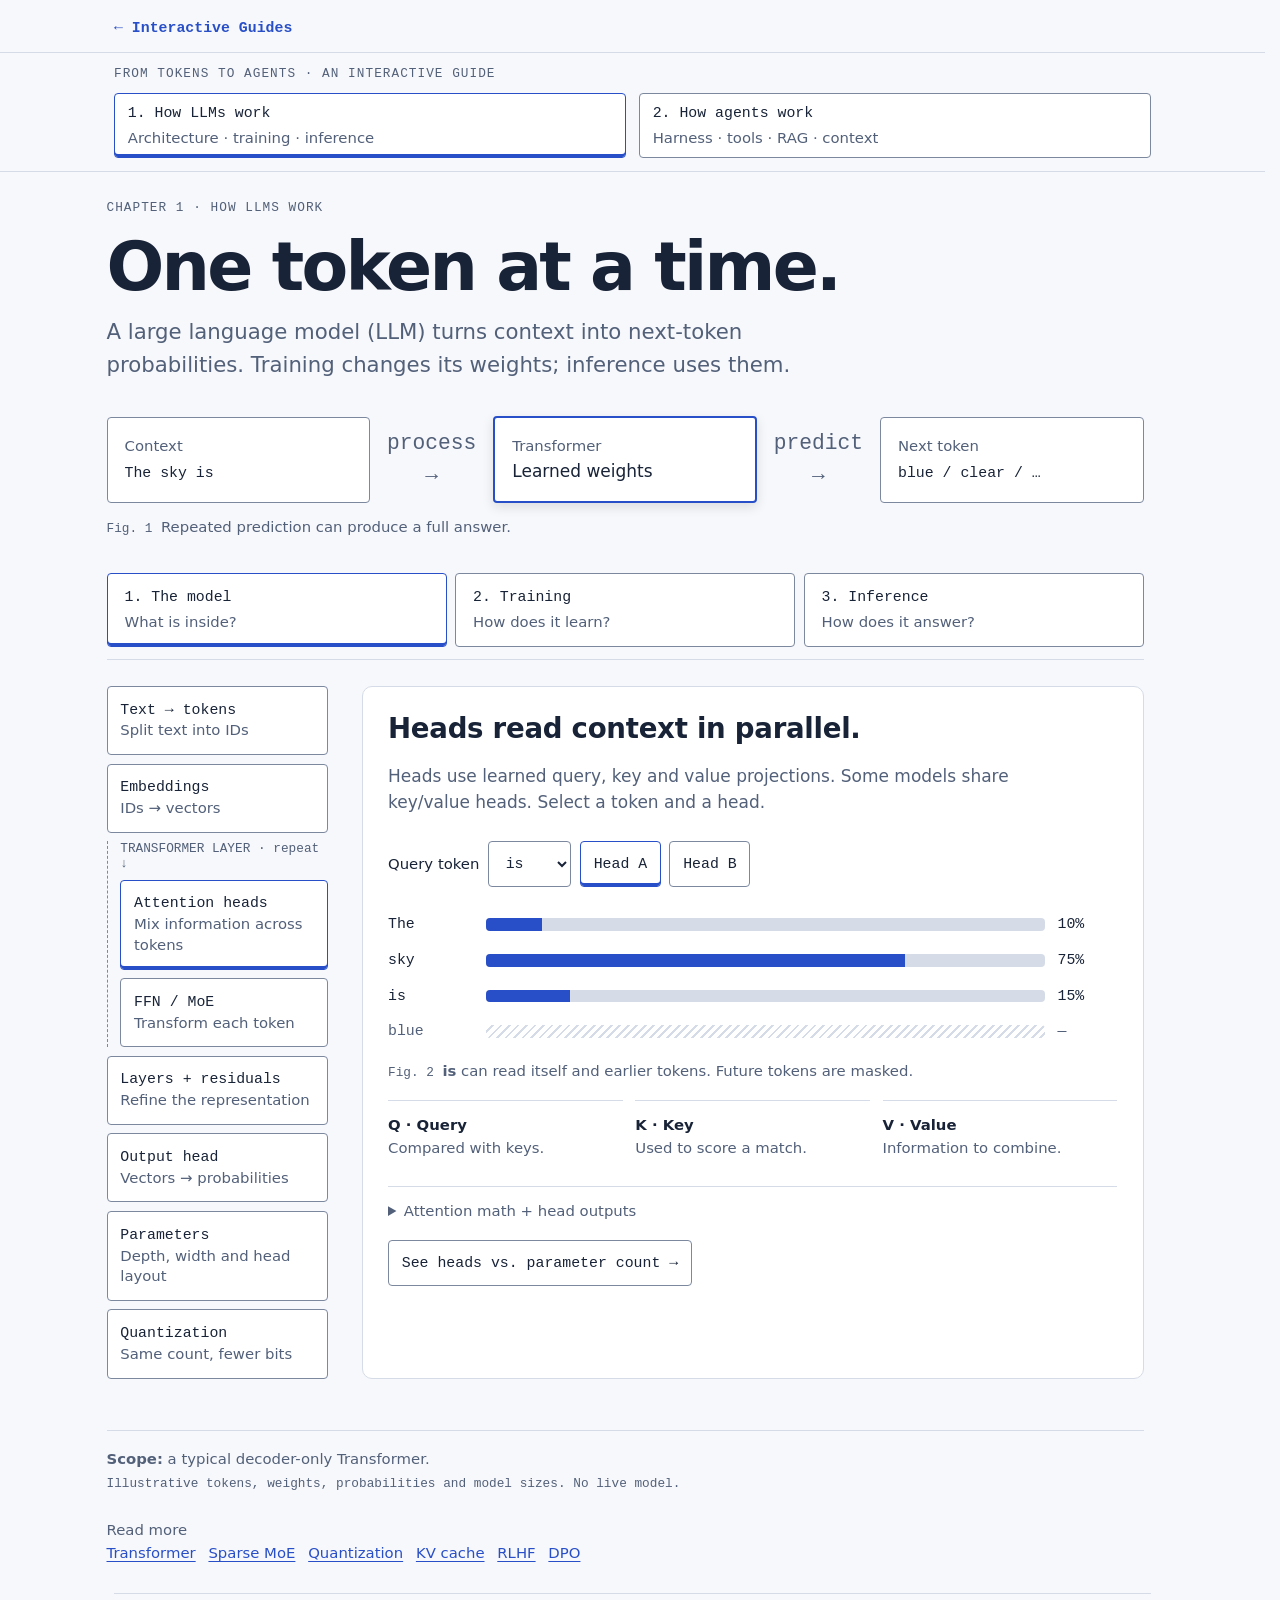
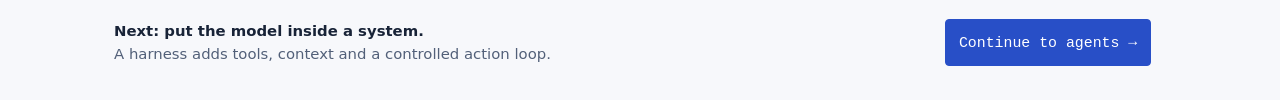
==== ai.html @ 4ba05e9d "Add interactive guides with shared styles and homepage" ====
<!doctype html>
<html lang="en"><head><meta charset="utf-8"><meta name="viewport" content="width=device-width,initial-scale=1"><meta name="color-scheme" content="light dark"><title>From tokens to agents — an interactive guide</title><link rel="icon" href="data:image/svg+xml,%3Csvg xmlns='http://www.w3.org/2000/svg' viewBox='0 0 40 40'%3E%3Crect width='40' height='40' rx='8' fill='%232c4cd0'/%3E%3Cpath d='M9 12h22M9 20h22M9 28h22' stroke='white' stroke-width='3'/%3E%3C/svg%3E">
<style>
*{min-width:0}.book-header{position:sticky;top:0;z-index:10;background:var(--bg);border-bottom:1px solid var(--border)}.book-inner{max-width:64rem;margin:auto;padding:var(--s-3) var(--s-5)}.book-label{font: .75rem var(--mono);letter-spacing:.08em;text-transform:uppercase;color:var(--text-dim);margin-bottom:var(--s-3)}.chapters{display:grid;grid-template-columns:repeat(2,minmax(0,1fr));gap:var(--s-3)}.chapters button{text-align:left;padding:var(--s-2) var(--s-3);font-family:var(--mono);font-size:.875rem}.chapters button small{display:block;margin-top:var(--s-1);font-family:var(--body);font-size:.875rem;color:var(--text-dim)}.chapters button[aria-selected=true]{border-color:var(--accent);box-shadow:inset 0 -3px var(--accent)}.chapter-panel{width:100%}.chapter-frame{display:block;width:100%;height:65rem;border:0;background:var(--bg)}.chapter-end{max-width:64rem;margin:auto;padding:0 var(--s-5) var(--s-6)}.chapter-end-inner{display:flex;align-items:center;justify-content:space-between;flex-wrap:wrap;gap:var(--s-4);border-top:1px solid var(--border);padding-top:var(--s-5)}.chapter-end p{margin:0;color:var(--text-dim);font-size:.875rem}.chapter-end strong{display:block;color:var(--text);font-weight:600}.chapter-end button{font: .875rem var(--mono)}.primary{background:var(--accent);color:var(--surface);border-color:var(--accent)}@media(prefers-color-scheme:dark){.primary{color:var(--bg)}}.sr-only{position:absolute;width:1px;height:1px;padding:0;margin:-1px;overflow:hidden;clip-path:inset(50%);white-space:nowrap;border:0}noscript{display:block;max-width:64rem;margin:auto;padding:var(--s-6)}
@media(max-width:700px){.book-inner{padding:var(--s-3) var(--s-4)}.chapters{gap:var(--s-2)}.chapters button{padding:var(--s-2);font-size:.875rem}.chapters button small{font-size:.75rem}.book-label{font-size:.75rem;letter-spacing:0}.chapter-end{padding:0 var(--s-4) var(--s-6)}}
@media(prefers-reduced-motion:reduce){*{scroll-behavior:auto!important}}
@media print{.book-header{position:static}.chapters,.chapter-end{display:none}.book-label{font-size:1rem}.chapter-panel[hidden]{display:block!important}.chapter-panel{break-before:page}}
</style>
<link id="shared-styles" rel="stylesheet" href="assets/shared.css">
</head><body>
<nav class="site-nav" aria-label="Collection"><div class="site-nav-inner"><a class="site-home" href="index.html">← Interactive Guides</a></div></nav>
<header class="book-header"><div class="book-inner"><div class="book-label">From tokens to agents · an interactive guide</div><nav class="chapters" role="tablist" aria-label="Guide chapters"><button id="chapter-tab-llm" data-chapter="llm" role="tab" aria-controls="chapter-llm" aria-selected="true" tabindex="0">1. How LLMs work<small>Architecture · training · inference</small></button><button id="chapter-tab-agents" data-chapter="agents" role="tab" aria-controls="chapter-agents" aria-selected="false" tabindex="-1">2. How agents work<small>Harness · tools · RAG · context</small></button></nav></div></header>
<main id="guide-content"><section class="chapter-panel" id="chapter-llm" role="tabpanel" aria-labelledby="chapter-tab-llm"><iframe id="frame-llm" class="chapter-frame" title="Chapter 1: How LLMs work — interactive examples"></iframe></section><section class="chapter-panel" id="chapter-agents" role="tabpanel" aria-labelledby="chapter-tab-agents" hidden><iframe id="frame-agents" class="chapter-frame" title="Chapter 2: How agents work — interactive examples"></iframe></section></main>
<div class="chapter-end"><div class="chapter-end-inner"><p id="chapter-bridge"><strong>Next: put the model inside a system.</strong>A harness adds tools, context and a controlled action loop.</p><button id="chapter-next" class="primary">Continue to agents →</button></div></div><div id="chapter-announcement" class="sr-only" aria-live="polite"></div>
<noscript>Enable JavaScript to use this combined guide. It contains both chapters and all demos in one file: LLM architecture, parameters, quantization, training and inference; then agents, tools, skills, MCP, RAG and context.</noscript>
<!-- Each chapter is embedded in full. Frames isolate the existing CSS and demo state; they do not load separate files. -->
<script id="chapter-data" type="application/json">{"llm":"\u003c!doctype html>\n\u003chtml lang=\"en\">\u003chead>\u003cmeta charset=\"utf-8\">\u003cmeta name=\"viewport\" content=\"width=device-width,initial-scale=1\">\u003cmeta name=\"color-scheme\" content=\"light dark\">\u003ctitle>Inside an LLM — an interactive guide\u003c/title>\u003clink rel=\"icon\" href=\"data:image/svg+xml,%3Csvg xmlns='http://www.w3.org/2000/svg' viewBox='0 0 40 40'%3E%3Crect width='40' height='40' rx='8' fill='%232c4cd0'/%3E%3Cpath d='M9 12h22M9 20h22M9 28h22' stroke='white' stroke-width='3'/%3E%3C/svg%3E\">\u003clink rel=\"preconnect\" href=\"https://fonts.googleapis.com\">\u003clink href=\"https://fonts.googleapis.com/css2?family=Atkinson+Hyperlegible+Next:wght@400;500;600&family=Newsreader:opsz,wght@6..72,500&family=Atkinson+Hyperlegible+Mono:wght@400;600&display=swap\" rel=\"stylesheet\">\n\u003cstyle>\n:root{color-scheme:light dark;--bg:#f7f7f4;--surface:#fff;--border:#e3e3dc;--border-bright:#8e8e8a;--text:#17191c;--text-dim:#575c63;--accent:#2c4cd0;--ok:#1d7443;--warn:#836000;--risk:#b3301d;--info:#1b6a94;--t-label:.75rem;--t-small:.875rem;--t-body:1rem;--t-lead:1.25rem;--t-h2:1.625rem;--t-h1:clamp(2.25rem,5.5vw,4rem);--s-1:.25rem;--s-2:.5rem;--s-3:.75rem;--s-4:1rem;--s-5:1.5rem;--s-6:2rem;--s-7:3rem;--s-8:4.5rem;--r-1:4px;--r-2:10px;--mono:'Atkinson Hyperlegible Mono',monospace;--body:'Atkinson Hyperlegible Next',sans-serif;--display:'Newsreader',Georgia,serif;--lift:rgb(18 22 20 / .12)}\n@media(prefers-color-scheme:dark){:root{--bg:#111316;--surface:#181b1f;--border:#262a30;--border-bright:#62676c;--text:#e8e8e3;--text-dim:#9ba1a9;--accent:#93a6ff;--ok:#6cc492;--warn:#e3b94d;--risk:#f0806b;--info:#6fb8dc;--lift:rgb(0 0 0 / .45)}}\n*{box-sizing:border-box;min-width:0}html{font-size:17px}body{margin:0;background:var(--bg);color:var(--text);font-family:var(--body);line-height:1.5;font-kerning:normal;font-synthesis:none}main{max-width:64rem;margin:auto;padding:var(--s-7) var(--s-5)}h1,h2,h3,p,figure{margin:0}h1,h2{font-family:var(--display);font-weight:500;line-height:1.1;letter-spacing:-.03em;text-wrap:balance}h1{font-size:var(--t-h1);margin:var(--s-3) 0}h2{font-size:var(--t-h2);margin-bottom:var(--s-4)}h3{font-size:1rem;font-weight:600}p{max-width:65ch;text-wrap:pretty}.eyebrow,.micro{font-family:var(--mono);font-size:var(--t-label);color:var(--text-dim)}.eyebrow{letter-spacing:.08em;text-transform:uppercase}.lead{font-size:var(--t-lead);color:var(--text-dim);max-width:55ch}button,select,input{font:inherit}button,select{color:var(--text);background:var(--surface);border:1px solid var(--border-bright);border-radius:var(--r-1);padding:var(--s-2) var(--s-3);font-family:var(--mono);font-size:var(--t-small)}button{cursor:pointer}button:hover,select:hover{border-color:var(--accent)}button:focus-visible,a:focus-visible,select:focus-visible,input:focus-visible,summary:focus-visible{outline:3px solid var(--accent);outline-offset:3px}button[aria-pressed=true],button[aria-selected=true]{border-color:var(--accent);box-shadow:inset 0 -3px var(--accent)}button:disabled{cursor:default;color:var(--text-dim);border-style:dashed}a{color:var(--accent);text-underline-offset:.2em}code,.mono{font-family:var(--mono);font-size:var(--t-small)}.overview{display:grid;grid-template-columns:1fr auto 1fr auto 1fr;align-items:center;gap:var(--s-4);margin:var(--s-6) 0 var(--s-3)}.overview .box{padding:var(--s-4);border:1px solid var(--border-bright);background:var(--surface);border-radius:var(--r-1)}.box small{display:block;color:var(--text-dim);font-size:var(--t-small)}.overview .focus{border:2px solid var(--accent);box-shadow:0 4px 12px var(--lift)}.arrow{font-family:var(--mono);font-size:var(--t-label);color:var(--text-dim);text-align:center}.arrow span{display:block;font-size:var(--t-lead)}figcaption{margin-top:var(--s-3);color:var(--text-dim);font-size:var(--t-small)}figcaption .mono{font-size:var(--t-label);margin-right:var(--s-2)}.tabs{display:flex;gap:var(--s-2);border-bottom:1px solid var(--border);padding-bottom:var(--s-3);margin:var(--s-6) 0 var(--s-5)}.tabs button{flex:1;text-align:left;padding:var(--s-3) var(--s-4)}.tabs small{display:block;font-family:var(--body);color:var(--text-dim);margin-top:var(--s-1);font-size:var(--t-small)}[hidden]{display:none!important}.workspace{display:grid;grid-template-columns:13rem minmax(0,1fr);gap:var(--s-6)}.parts{display:flex;flex-direction:column;gap:var(--s-2)}.parts button{text-align:left;padding:var(--s-3)}.parts button small{display:block;font-family:var(--body);color:var(--text-dim);font-size:var(--t-small)}.parts .repeat{border-left:1px dashed var(--border-bright);padding-left:var(--s-3);display:grid;gap:var(--s-2)}.repeat-label{font:var(--t-label) var(--mono);color:var(--text-dim)}.detail{border:1px solid var(--border);border-radius:var(--r-2);padding:var(--s-5);background:var(--surface);min-height:24rem}.detail .intro{margin-bottom:var(--s-5);color:var(--text-dim)}.controls{display:flex;flex-wrap:wrap;align-items:center;gap:var(--s-2);margin-bottom:var(--s-5)}.controls label{font-size:var(--t-small)}.token-row{display:flex;gap:var(--s-2);flex-wrap:wrap;align-items:center}.token{font-family:var(--mono);font-size:var(--t-small);padding:var(--s-2) var(--s-3);border:1px solid var(--border-bright);border-radius:var(--r-1);background:var(--bg)}.token.active{border:2px solid var(--accent);font-weight:600}.token.cached{border-bottom:3px solid var(--accent)}.token.fresh{border:2px dashed var(--accent)}.token small{display:block;color:var(--text-dim);font-family:var(--body)}.note{font-size:var(--t-small);color:var(--text-dim);margin-top:var(--s-4)}.bars{display:grid;gap:var(--s-3);margin:var(--s-4) 0}.barrow{display:grid;grid-template-columns:5rem minmax(0,1fr) 3.5rem;gap:var(--s-3);align-items:center;font-family:var(--mono);font-size:var(--t-small)}.track{height:.75rem;background:var(--border);border-radius:var(--r-1);overflow:hidden}.fill{height:100%;width:var(--value);background:var(--accent)}.barrow.blocked .track{background:repeating-linear-gradient(135deg,transparent,transparent 4px,var(--border) 4px,var(--border) 6px)}.barrow.blocked{color:var(--text-dim)}.formula{padding:var(--s-3) 0;border-top:1px solid var(--border);font-family:var(--mono);font-size:var(--t-small);overflow-wrap:anywhere}.scroll{overflow-x:auto}.drawing{width:100%;min-width:480px;display:block;height:auto}.drawing text{font-family:var(--body);font-size:16px;fill:var(--text)}.drawing .sub{font-family:var(--mono);font-size:13px;fill:var(--text-dim)}.drawing rect,.drawing circle{fill:var(--bg);stroke:var(--border-bright);stroke-width:1.5}.drawing .hot{stroke:var(--accent);stroke-width:2.5}.drawing .edge{fill:none;stroke:var(--text-dim);stroke-width:1.5;marker-end:url(#arrow)}.drawing .hotedge{stroke:var(--accent);stroke-width:2.5}.drawing .idle{stroke-dasharray:5 4}.smallgrid{display:grid;grid-template-columns:repeat(3,minmax(0,1fr));gap:var(--s-3);margin-top:var(--s-4)}.smallgrid div{border-top:1px solid var(--border);padding-top:var(--s-3);font-size:var(--t-small)}.smallgrid strong{display:block}.smallgrid span{color:var(--text-dim)}details{margin-top:var(--s-5);border-top:1px solid var(--border);padding-top:var(--s-3);font-size:var(--t-small)}summary{cursor:pointer;color:var(--text-dim)}details p{margin-top:var(--s-3)}.stepnav{display:grid;grid-template-columns:repeat(4,minmax(0,1fr));gap:var(--s-2);margin-bottom:var(--s-5)}.stepnav button{text-align:left}.train-layout,.infer-layout{display:grid;grid-template-columns:minmax(0,1.35fr) minmax(0,1fr);gap:var(--s-6)}.stage{border:1px solid var(--border);padding:var(--s-5);border-radius:var(--r-2);background:var(--surface)}.stage h2{margin-bottom:var(--s-4)}.stage .micro{margin-bottom:var(--s-3)}.aligned{display:grid;grid-template-columns:repeat(4,minmax(0,1fr));gap:var(--s-2);margin:var(--s-4) 0}.aligned div{text-align:center}.aligned .token{padding:var(--s-2)}.down{color:var(--text-dim);font:var(--t-label) var(--mono);margin:var(--s-2) 0}.callout{border-top:1px solid var(--border);padding-top:var(--s-4);margin-top:var(--s-5)}.callout strong{display:block}.step-footer{display:flex;align-items:center;justify-content:space-between;margin-top:var(--s-5);gap:var(--s-3)}.primary{background:var(--accent);color:var(--surface);border-color:var(--accent)}@media(prefers-color-scheme:dark){.primary{color:var(--bg)}}.progress{display:flex;gap:var(--s-1)}.progress span{height:4px;width:var(--s-5);background:var(--border-bright)}.progress .done{background:var(--accent)}.lossmark{font-family:var(--mono);font-size:var(--t-small);margin:var(--s-3) 0}.weights{display:grid;grid-template-columns:repeat(6,1fr);gap:var(--s-2);max-width:20rem;margin:var(--s-5) 0}.weights span{aspect-ratio:1;border:1px solid var(--border-bright);display:grid;place-items:center;font:var(--t-label) var(--mono);background:var(--bg)}.weights.changed span:nth-child(3n+1){border:2px solid var(--accent)}.status{display:inline-block;font-family:var(--mono);font-size:var(--t-label);border:1px solid var(--border-bright);padding:var(--s-1) var(--s-2);border-radius:var(--r-1);margin-bottom:var(--s-4)}input[type=range]{accent-color:var(--accent);width:100%;margin:var(--s-3) 0}.infer-context{min-height:7rem;align-content:start}.cache-line{margin-top:var(--s-5);padding-top:var(--s-3);border-top:1px solid var(--border)}.infer-buttons{display:flex;gap:var(--s-2);margin-top:var(--s-5);flex-wrap:wrap}.muted{color:var(--text-dim)}footer{border-top:1px solid var(--border);margin-top:var(--s-7);padding-top:var(--s-4);display:flex;gap:var(--s-5);justify-content:space-between;flex-wrap:wrap;font-size:var(--t-small);color:var(--text-dim)}footer a{margin-right:var(--s-3)}.footer-note{font-size:var(--t-label);font-family:var(--mono)}noscript{display:block;padding:var(--s-5);border:1px solid var(--risk)}\n@media(max-width:700px){main{padding:var(--s-5) var(--s-4)}.overview{gap:var(--s-2)}.overview .box{padding:var(--s-2);font-size:var(--t-small)}.overview .box small{font-size:var(--t-label)}.arrow{font-size:var(--t-label)}.arrow .verb{display:none}.tabs button{padding:var(--s-2);font-size:var(--t-small)}.tabs small{font-size:var(--t-label)}.workspace,.train-layout,.infer-layout{grid-template-columns:minmax(0,1fr);gap:var(--s-4)}.parts{display:grid;grid-template-columns:repeat(2,minmax(0,1fr))}.parts .repeat{grid-column:1/-1;grid-template-columns:repeat(2,minmax(0,1fr));border-left:0;padding-left:0}.repeat-label{grid-column:1/-1}.parts button small{font-size:var(--t-label)}.detail,.stage{padding:var(--s-4);min-height:0}.stepnav{grid-template-columns:repeat(2,minmax(0,1fr))}.smallgrid{gap:var(--s-2)}.aligned{gap:var(--s-1)}.aligned .token{font-size:var(--t-label);padding:var(--s-2) var(--s-1)}}\n@media(prefers-reduced-motion:no-preference){.detail,.stage{animation:appear .3s ease-out}@keyframes appear{from{opacity:.3;transform:translateY(.5rem)}to{opacity:1;transform:none}}}\n@media print{body{background:white;color:black}.tabs,.controls,.stepnav,.infer-buttons,footer,.parts{display:none}.panel[hidden]{display:block!important}.panel{margin-top:2rem;break-inside:avoid}.workspace{display:block}.detail,.stage{animation:none;box-shadow:none}}\n\n.training-switch{padding-bottom:var(--s-4);border-bottom:1px solid var(--border)}.post-intro{margin-bottom:var(--s-5);color:var(--text-dim)}.post-flow{display:grid;grid-template-columns:minmax(0,1fr) auto minmax(0,1fr) auto minmax(0,1fr);gap:var(--s-3);align-items:center}.post-node{align-self:stretch;border:1px solid var(--border-bright);border-radius:var(--r-1);padding:var(--s-4);background:var(--bg)}.post-node strong,.post-node span{display:block}.post-node span{margin-top:var(--s-2);font-size:var(--t-small);color:var(--text-dim)}.post-node.is-update{border:2px solid var(--accent)}.post-edge{display:grid;gap:var(--s-1);text-align:center;max-width:8ch;font:var(--t-label) var(--mono);color:var(--text-dim)}.post-edge span:last-child{font-size:var(--t-lead)}#open-posttraining{margin-top:var(--s-3)}.post-endnote{margin-top:var(--s-5);padding-top:var(--s-4);border-top:1px solid var(--border);color:var(--text-dim);font-size:var(--t-small)}.post-endnote strong{color:var(--text)}@media(max-width:900px){.post-flow{grid-template-columns:minmax(0,1fr)}.post-edge{display:flex;align-items:center;gap:var(--s-2);max-width:none;justify-content:center}.post-edge span:last-child{transform:rotate(90deg)}}\n\n/* Parameter count and weight precision share one architecture model. */\n.size-controls{display:grid;grid-template-columns:repeat(2,minmax(0,1fr));gap:var(--s-3) var(--s-4);margin-bottom:var(--s-5)}.size-controls label{display:grid;gap:var(--s-2);font-size:var(--t-small)}.size-controls select{width:100%;max-width:100%;font-size:var(--t-small)}.size-total{display:grid;gap:var(--s-2);margin-bottom:var(--s-4)}.size-total strong{font-size:var(--t-h2);font-weight:600;letter-spacing:-.03em;line-height:1.2;font-variant-numeric:tabular-nums}.size-bars{display:grid;gap:var(--s-3)}.size-barrow{display:grid;grid-template-columns:8rem minmax(0,1fr) 5rem;align-items:center;gap:var(--s-3);font-size:var(--t-small)}.size-barrow>span:last-child{font-family:var(--mono);font-size:var(--t-small);text-align:right;font-variant-numeric:tabular-nums}.size-barrow .fill{background:var(--border-bright)}.size-barrow:first-child .fill,.storage-bars .selected .fill{background:var(--accent)}.storage-bars .size-barrow:not(.selected) .fill{background:var(--border-bright)}.storage-bars .selected{font-weight:600}.head-figure{border-top:1px solid var(--border);padding-top:var(--s-4);margin-top:var(--s-5)}.head-partition{display:grid;grid-template-columns:repeat(var(--heads),minmax(0,1fr));gap:2px;height:var(--s-5);margin:var(--s-3) 0}.head-partition span{background:var(--bg);border:1px solid var(--border-bright)}.head-partition span:first-child{background:var(--accent);border-color:var(--accent)}.head-equation{font:var(--t-small) var(--mono);font-variant-numeric:tabular-nums}.head-figure figcaption{font-size:var(--t-small)}.size-jump{margin-top:var(--s-4)}.bit-example{margin-top:var(--s-5);padding-top:var(--s-4);border-top:1px solid var(--border)}.bit-strip{display:grid;grid-template-columns:repeat(16,minmax(0,1fr));gap:var(--s-1);margin:var(--s-3) 0;height:var(--s-5)}.bit-strip span{border:1px dashed var(--border-bright);border-radius:var(--r-1)}.bit-strip .used{background:var(--accent);border:1px solid var(--accent)}\n@media(max-width:700px){.size-barrow{grid-template-columns:6rem minmax(0,1fr) 4.5rem;gap:var(--s-2)}.size-controls{gap:var(--s-3) var(--s-2)}.size-controls select{padding:var(--s-2) var(--s-1);font-size:var(--t-label)}}\n\u003c/style>\u003cstyle>main{padding-top:var(--s-5);padding-bottom:var(--s-5)}html{overflow-y:hidden}body{margin:0}.series{margin-bottom:var(--s-3)}\u003c/style>\u003c/head>\u003cbody>\n\u003csvg width=\"0\" height=\"0\" aria-hidden=\"true\" style=\"position:absolute\">\u003cdefs>\u003cmarker id=\"arrow\" viewBox=\"0 0 10 10\" refX=\"9\" refY=\"5\" markerWidth=\"6\" markerHeight=\"6\" orient=\"auto-start-reverse\">\u003cpath d=\"M0 0 10 5 0 10Z\" fill=\"context-stroke\"/>\u003c/marker>\u003c/defs>\u003c/svg>\n\u003cmain>\u003cheader>\u003cdiv class=\"eyebrow\">Chapter 1 · How LLMs work\u003c/div>\u003ch1>One token at a time.\u003c/h1>\u003cp class=\"lead\">A large language model (LLM) turns context into next-token probabilities. Training changes its weights; inference uses them.\u003c/p>\u003c/header>\n\u003cfigure>\u003cdiv class=\"overview\" role=\"img\" aria-label=\"Context tokens pass through a Transformer to produce probabilities for the next token.\">\u003cdiv class=\"box\">\u003csmall>Context\u003c/small>\u003cspan class=\"mono\">The sky is\u003c/span>\u003c/div>\u003cdiv class=\"arrow\">\u003cspan class=\"verb\">process\u003c/span>\u003cspan>→\u003c/span>\u003c/div>\u003cdiv class=\"box focus\">\u003csmall>Transformer\u003c/small>Learned weights\u003c/div>\u003cdiv class=\"arrow\">\u003cspan class=\"verb\">predict\u003c/span>\u003cspan>→\u003c/span>\u003c/div>\u003cdiv class=\"box\">\u003csmall>Next token\u003c/small>\u003cspan class=\"mono\">blue / clear / …\u003c/span>\u003c/div>\u003c/div>\u003cfigcaption>\u003cspan class=\"mono\">Fig. 1\u003c/span>Repeated prediction can produce a full answer.\u003c/figcaption>\u003c/figure>\n\u003cnav class=\"tabs\" role=\"tablist\" aria-label=\"Guide views\">\u003cbutton role=\"tab\" id=\"tab-model\" aria-controls=\"model\" aria-selected=\"true\" tabindex=\"0\" data-tab=\"model\">1. The model\u003csmall>What is inside?\u003c/small>\u003c/button>\u003cbutton role=\"tab\" id=\"tab-training\" aria-controls=\"training\" aria-selected=\"false\" tabindex=\"-1\" data-tab=\"training\">2. Training\u003csmall>How does it learn?\u003c/small>\u003c/button>\u003cbutton role=\"tab\" id=\"tab-inference\" aria-controls=\"inference\" aria-selected=\"false\" tabindex=\"-1\" data-tab=\"inference\">3. Inference\u003csmall>How does it answer?\u003c/small>\u003c/button>\u003c/nav>\n\u003cnoscript>Enable JavaScript to use the guide. A Transformer combines token information with attention, then transforms each token with an FFN. Training uses prediction errors to update weights. Inference keeps weights fixed and generates one token at a time.\u003c/noscript>\n\u003csection class=\"panel\" id=\"model\" role=\"tabpanel\" aria-labelledby=\"tab-model\">\u003cdiv class=\"workspace\">\u003cdiv class=\"parts\" aria-label=\"Select a model component\">\u003cbutton data-part=\"tokens\" aria-pressed=\"false\">Text → tokens\u003csmall>Split text into IDs\u003c/small>\u003c/button>\u003cbutton data-part=\"embedding\" aria-pressed=\"false\">Embeddings\u003csmall>IDs → vectors\u003c/small>\u003c/button>\u003cdiv class=\"repeat\">\u003cspan class=\"repeat-label\">TRANSFORMER LAYER · repeat ↓\u003c/span>\u003cbutton data-part=\"attention\" aria-pressed=\"true\">Attention heads\u003csmall>Mix information across tokens\u003c/small>\u003c/button>\u003cbutton data-part=\"ffn\" aria-pressed=\"false\">FFN / MoE\u003csmall>Transform each token\u003c/small>\u003c/button>\u003c/div>\u003cbutton data-part=\"layers\" aria-pressed=\"false\">Layers + residuals\u003csmall>Refine the representation\u003c/small>\u003c/button>\u003cbutton data-part=\"output\" aria-pressed=\"false\">Output head\u003csmall>Vectors → probabilities\u003c/small>\u003c/button>\u003cbutton data-part=\"parameters\" aria-pressed=\"false\">Parameters\u003csmall>Depth, width and head layout\u003c/small>\u003c/button>\u003cbutton data-part=\"quantization\" aria-pressed=\"false\">Quantization\u003csmall>Same count, fewer bits\u003c/small>\u003c/button>\u003c/div>\u003cdiv class=\"detail\" id=\"model-detail\" aria-live=\"polite\">\u003c/div>\u003c/div>\u003c/section>\n\u003csection class=\"panel\" id=\"training\" role=\"tabpanel\" aria-labelledby=\"tab-training\" hidden>\u003cdiv class=\"controls training-switch\" aria-label=\"Training phase\">\u003cbutton data-training-mode=\"pretraining\" aria-pressed=\"true\">Pretraining\u003c/button>\u003cbutton data-training-mode=\"posttraining\" aria-pressed=\"false\">Post-training · SFT / RLHF / more\u003c/button>\u003c/div>\u003cdiv id=\"pretraining-view\">\u003cdiv class=\"stepnav\" aria-label=\"Training steps\">\u003cbutton data-step=\"0\" aria-pressed=\"true\">1. Predict\u003c/button>\u003cbutton data-step=\"1\" aria-pressed=\"false\">2. Measure error\u003c/button>\u003cbutton data-step=\"2\" aria-pressed=\"false\">3. Backpropagate\u003c/button>\u003cbutton data-step=\"3\" aria-pressed=\"false\">4. Update\u003c/button>\u003c/div>\u003cdiv class=\"train-layout\">\u003cfigure class=\"stage\">\u003cdiv class=\"micro\">NEXT-TOKEN PRETRAINING · one toy batch\u003c/div>\u003cdiv id=\"train-picture\">\u003c/div>\u003cfigcaption id=\"train-caption\">\u003c/figcaption>\u003c/figure>\u003cdiv class=\"stage\">\u003ch2 id=\"train-title\">\u003c/h2>\u003cp id=\"train-text\">\u003c/p>\u003cdiv id=\"train-extra\">\u003c/div>\u003cdiv class=\"callout\">\u003cstrong>Training changes parameters.\u003c/strong>\u003cp class=\"muted\">Repeat over many batches. Instruction tuning then trains on desired responses, including tool requests. Preference training uses feedback to shape behavior.\u003c/p>\u003c/div>\u003cbutton id=\"open-posttraining\">How does it become an assistant? →\u003c/button>\u003cdiv class=\"step-footer\">\u003cbutton id=\"train-next\" class=\"primary\">Next step →\u003c/button>\u003cdiv class=\"progress\" aria-label=\"Step 1 of 4\" id=\"train-progress\">\u003c/div>\u003c/div>\u003c/div>\u003c/div>\u003c/div>\u003cdiv id=\"posttraining-view\" hidden>\u003cp class=\"post-intro\">Pretraining learns prediction. Post-training shapes responses. These methods can be alternatives or combined—not a required sequence.\u003c/p>\u003cdiv class=\"workspace\">\u003cdiv class=\"parts\" aria-label=\"Choose a post-training method\">\u003cbutton data-post-method=\"sft\" aria-pressed=\"true\">SFT\u003csmall>Learn from target responses\u003c/small>\u003c/button>\u003cbutton data-post-method=\"rlhf\" aria-pressed=\"false\">RLHF\u003csmall>Human feedback → reward\u003c/small>\u003c/button>\u003cbutton data-post-method=\"dpo\" aria-pressed=\"false\">DPO\u003csmall>Direct preference loss\u003c/small>\u003c/button>\u003cbutton data-post-method=\"rlaif\" aria-pressed=\"false\">RLAIF\u003csmall>AI feedback → reward\u003c/small>\u003c/button>\u003cbutton data-post-method=\"rlvr\" aria-pressed=\"false\">RLVR\u003csmall>Checkable outcomes → reward\u003c/small>\u003c/button>\u003c/div>\u003cdiv class=\"detail\" id=\"posttraining-detail\" aria-live=\"polite\">\u003c/div>\u003c/div>\u003cp class=\"post-endnote\">\u003cstrong>Training changes weights; RAG supplies context.\u003c/strong> Post-training can improve instruction following and tool requests. It does not guarantee correct or safe outputs, and it does not execute tools.\u003c/p>\u003cdetails>\u003csummary>Where do PPO, GRPO and synthetic data fit?\u003c/summary>\u003cp>PPO (proximal policy optimization) and GRPO (group relative policy optimization) are examples of reinforcement-learning update algorithms. They are not feedback sources or model architectures.\u003c/p>\u003cp>Synthetic data means examples or labels generated by software, often another model. It can supply SFT examples or preference data. It is a data source, not a separate training objective.\u003c/p>\u003cp>Fine-tuning can update all model weights or a smaller trainable subset, such as adapters trained with low-rank adaptation (LoRA). The training objective and the choice of trainable parameters are separate decisions.\u003c/p>\u003c/details>\u003c/div>\u003c/section>\n\u003csection class=\"panel\" id=\"inference\" role=\"tabpanel\" aria-labelledby=\"tab-inference\" hidden>\u003cdiv class=\"infer-layout\">\u003cfigure class=\"stage\">\u003cspan class=\"status\" id=\"infer-phase\">READY · weights fixed\u003c/span>\u003ch2>Read once. Then extend.\u003c/h2>\u003cdiv class=\"token-row infer-context\" id=\"infer-context\" aria-label=\"Current context\">\u003c/div>\u003cdiv class=\"cache-line\">\u003cdiv class=\"micro\">KEY–VALUE (KV) CACHE\u003c/div>\u003cp id=\"cache-text\" class=\"note\">\u003c/p>\u003c/div>\u003cdiv class=\"infer-buttons\">\u003cbutton id=\"infer-action\" class=\"primary\">Run prefill →\u003c/button>\u003cbutton id=\"infer-reset\">Reset\u003c/button>\u003c/div>\u003cfigcaption>\u003cspan class=\"mono\">Fig. 4\u003c/span>\u003cspan id=\"infer-caption\">Prefill processes all prompt tokens with causal attention.\u003c/span>\u003c/figcaption>\u003c/figure>\u003cdiv class=\"stage\">\u003cdiv class=\"controls\">\u003clabel for=\"temp\">Temperature \u003coutput id=\"temp-value\">1.0\u003c/output>\u003c/label>\u003c/div>\u003cinput id=\"temp\" type=\"range\" min=\"0.2\" max=\"2\" step=\"0.1\" value=\"1\" aria-label=\"Sampling temperature\">\u003cdiv class=\"micro\">LOWER: MORE CONCENTRATED · HIGHER: FLATTER\u003c/div>\u003cdiv id=\"infer-probs\" class=\"bars\" aria-live=\"polite\">\u003c/div>\u003cp id=\"infer-explanation\" class=\"note\">Run prefill to get the first next-token distribution.\u003c/p>\u003cdetails>\u003csummary>What the cache saves\u003c/summary>\u003cp>Each attention layer stores earlier key and value vectors. Decode computes the new token’s vectors and attends to the cached prefix. It still runs the model’s layers for the new token. The cache is not a store of finished answers. Weight quantization does not automatically reduce cache precision or cache size.\u003c/p>\u003c/details>\u003c/div>\u003c/div>\u003c/section>\n\u003cfooter>\u003cdiv>\u003cstrong>Scope:\u003c/strong> a typical decoder-only Transformer.\u003cbr>\u003cspan class=\"footer-note\">Illustrative tokens, weights, probabilities and model sizes. No live model.\u003c/span>\u003c/div>\u003cdiv>Read more\u003cbr>\u003ca href=\"https://arxiv.org/abs/1706.03762\" target=\"_blank\" rel=\"noopener\">Transformer\u003c/a>\u003ca href=\"https://arxiv.org/abs/2101.03961\" target=\"_blank\" rel=\"noopener\">Sparse MoE\u003c/a>\u003ca href=\"https://huggingface.co/docs/transformers/quantization/overview\" target=\"_blank\" rel=\"noopener\">Quantization\u003c/a>\u003ca href=\"https://huggingface.co/docs/transformers/cache_explanation\" target=\"_blank\" rel=\"noopener\">KV cache\u003c/a>\u003ca href=\"https://arxiv.org/abs/2203.02155\" target=\"_blank\" rel=\"noopener\">RLHF\u003c/a>\u003ca href=\"https://arxiv.org/abs/2305.18290\" target=\"_blank\" rel=\"noopener\">DPO\u003c/a>\u003c/div>\u003c/footer>\n\u003c/main>\u003cscript>\nconst \u0024=s=>document.querySelector(s), \u0024\u0024=s=>[...document.querySelectorAll(s)];\nconst tabs=\u0024\u0024('[data-tab]');function showTab(name){tabs.forEach(b=>{const on=b.dataset.tab===name;b.setAttribute('aria-selected',on);b.tabIndex=on?0:-1;\u0024('#'+b.dataset.tab).hidden=!on;});}tabs.forEach((b,i)=>{b.onclick=()=>showTab(b.dataset.tab);b.onkeydown=e=>{let n=i;if(e.key==='ArrowRight')n=(i+1)%3;else if(e.key==='ArrowLeft')n=(i+2)%3;else if(e.key==='Home')n=0;else if(e.key==='End')n=2;else return;e.preventDefault();showTab(tabs[n].dataset.tab);tabs[n].focus();};});\nfunction bars(labels,values,blocked=[]){return '\u003cdiv class=\"bars\">'+labels.map((x,i)=>`\u003cdiv class=\"barrow \u0024{blocked.includes(i)?'blocked':''}\">\u003cspan>\u0024{x}\u003c/span>\u003cdiv class=\"track\">\u003cdiv class=\"fill\" style=\"--value:\u0024{values[i]*100}%\">\u003c/div>\u003c/div>\u003cspan>\u0024{blocked.includes(i)?'—':Math.round(values[i]*100)+'%'}\u003c/span>\u003c/div>`).join('')+'\u003c/div>';}\nfunction svg(content,label){return `\u003cdiv class=\"scroll\">\u003csvg class=\"drawing\" viewBox=\"0 0 560 220\" role=\"img\" aria-label=\"\u0024{label}\">\u0024{content}\u003c/svg>\u003c/div>`;}\nfunction node(x,y,w,h,title,sub='',cls=''){return `\u003crect class=\"\u0024{cls}\" x=\"\u0024{x}\" y=\"\u0024{y}\" width=\"\u0024{w}\" height=\"\u0024{h}\" rx=\"4\"/>\u003ctext x=\"\u0024{x+12}\" y=\"\u0024{y+26}\">\u0024{title}\u003c/text>\u0024{sub?`\u003ctext class=\"sub\" x=\"\u0024{x+12}\" y=\"\u0024{y+47}\">\u0024{sub}\u003c/text>`:''}`;}\nlet head=0,query=2,moe=false;\nconst attentionData=[[[1,0,0,0],[.7,.3,0,0],[.1,.75,.15,0],[.08,.55,.17,.2]],[[1,0,0,0],[.2,.8,0,0],[.1,.2,.7,0],[.05,.1,.65,.2]]];\nconst words=['The','sky','is','blue'];\nfunction attention(){return `\u003ch2>Heads read context in parallel.\u003c/h2>\u003cp class=\"intro\">Heads use learned query, key and value projections. Some models share key/value heads. Select a token and a head.\u003c/p>\u003cdiv class=\"controls\">\u003clabel for=\"query\">Query token\u003c/label>\u003cselect id=\"query\">\u0024{words.map((w,i)=>`\u003coption value=\"\u0024{i}\" \u0024{i===query?'selected':''}>\u0024{w}\u003c/option>`).join('')}\u003c/select>\u003cbutton data-head=\"0\" aria-pressed=\"\u0024{head===0}\">Head A\u003c/button>\u003cbutton data-head=\"1\" aria-pressed=\"\u0024{head===1}\">Head B\u003c/button>\u003c/div>\u003cfigure>\u003cdiv id=\"attn-bars\">\u0024{bars(words,attentionData[head][query],words.map((_,i)=>i).filter(i=>i>query))}\u003c/div>\u003cfigcaption>\u003cspan class=\"mono\">Fig. 2\u003c/span>\u003cstrong>\u0024{words[query]}\u003c/strong> can read itself and earlier tokens. Future tokens are masked.\u003c/figcaption>\u003c/figure>\u003cdiv class=\"smallgrid\">\u003cdiv>\u003cstrong>Q · Query\u003c/strong>\u003cspan>Compared with keys.\u003c/span>\u003c/div>\u003cdiv>\u003cstrong>K · Key\u003c/strong>\u003cspan>Used to score a match.\u003c/span>\u003c/div>\u003cdiv>\u003cstrong>V · Value\u003c/strong>\u003cspan>Information to combine.\u003c/span>\u003c/div>\u003c/div>\u003cdetails>\u003csummary>Attention math + head outputs\u003c/summary>\u003cp class=\"formula\">softmax(QKᵀ / √dₖ + causal mask)V\u003c/p>\u003cp>Softmax turns allowed scores into attention weights. A head returns a weighted sum of values. The model joins head outputs, then applies an output projection. These toy heads have no fixed linguistic roles.\u003c/p>\u003cp>Heads divide a layer’s attention width. More heads at the same total width need not add parameters.\u003c/p>\u003c/details>\u003cbutton class=\"size-jump\" data-part-link=\"parameters\">See heads vs. parameter count →\u003c/button>`;}\nfunction ffnDiagram(){if(!moe)return svg(`\u003cpath class=\"edge\" d=\"M115 106H186\"/>\u003ctext class=\"sub\" x=\"121\" y=\"90\">expand\u003c/text>\u003cpath class=\"edge\" d=\"M365 106H435\"/>\u003ctext class=\"sub\" x=\"373\" y=\"90\">project\u003c/text>\u0024{node(0,73,115,66,'Token x','one vector')}\u0024{node(190,59,175,94,'Dense FFN','nonlinearity','hot')}\u0024{node(440,73,118,66,'Update','same width')}\u003ctext class=\"sub\" x=\"190\" y=\"183\">Same network for every token\u003c/text>`,'A dense feed-forward network expands a token vector, applies a nonlinearity, and projects it back.');return svg(`\u003cpath class=\"edge hotedge\" d=\"M110 110H160V40H234\"/>\u003cpath class=\"edge idle\" d=\"M160 110V100H234\"/>\u003cpath class=\"edge hotedge\" d=\"M160 110V160H234\"/>\u003cpath class=\"edge hotedge\" d=\"M355 40H398V110H435\"/>\u003cpath class=\"edge hotedge\" d=\"M355 160H398V110\"/>\u003ctext class=\"sub\" x=\"164\" y=\"20\">route\u003c/text>\u003ctext class=\"sub\" x=\"412\" y=\"87\">combine\u003c/text>\u0024{node(0,77,110,66,'Router','token x')}\u0024{node(240,14,115,48,'Expert A','','hot')}\u0024{node(240,76,115,48,'Expert B','','idle')}\u0024{node(240,138,115,48,'Expert C','','hot')}\u0024{node(440,77,118,66,'Update','weighted sum')}\u003ctext class=\"sub\" x=\"240\" y=\"211\">A + C active · B skipped\u003c/text>`,'A learned router selects two of three expert feed-forward networks and combines their outputs.');}\nfunction ffn(){return `\u003ch2>\u0024{moe?'MoE selects a few expert networks.':'The FFN transforms each token.'}\u003c/h2>\u003cp class=\"intro\">Attention mixes tokens. A feed-forward network (FFN) transforms each token’s vector independently.\u003c/p>\u003cdiv class=\"controls\">\u003cbutton data-moe=\"false\" aria-pressed=\"\u0024{!moe}\">Dense FFN\u003c/button>\u003cbutton data-moe=\"true\" aria-pressed=\"\u0024{moe}\">Sparse MoE\u003c/button>\u003c/div>\u003cfigure>\u0024{ffnDiagram()}\u003cfigcaption>\u003cspan class=\"mono\">Fig. 2\u003c/span>\u0024{moe?'A mixture of experts (MoE) replaces some FFNs with routed expert FFNs.':'Learned matrices and a nonlinearity produce an update for each token.'}\u003c/figcaption>\u003c/figure>\u003cp class=\"note\">\u0024{moe?'More total parameters, with only a subset used per token. Experts still need memory. Routing adds communication cost. Expert names do not imply fixed topics.':'Modern FFNs often use a gate, such as SwiGLU. Unlike attention, this operation does not directly read other token positions.'}\u003c/p>\u003cdetails>\u003csummary>\u0024{moe?'What stays the same?':'A simple FFN'}\u003c/summary>\u003cp>\u0024{moe?'Tokens, attention, residual connections and next-token prediction remain. The number of selected experts and routing rules vary by model.':'FFN(x) = W₂ σ(W₁x + b₁) + b₂. The hidden width is often larger than the token vector width. Gated variants add another learned projection.'}\u003c/p>\u003c/details>`;}\n// A deliberately bounded, dense decoder model. No claim about a named checkpoint.\nconst sizeSettings={layers:32,width:4096,heads:32,gqa:false,bits:16};\nfunction parameterModel(s=sizeSettings){\n  const d=s.width,L=s.layers,H=s.heads,K=s.gqa?H/4:H,V=32000;\n  const headWidth=d/H,kvWidth=K*headWidth,ffnWidth=Math.ceil((8*d/3)/256)*256;\n  const attentionPerLayer=2*d*d+2*d*kvWidth,ffnPerLayer=3*d*ffnWidth;\n  const embeddings=V*d,norms=(2*L+1)*d;\n  const attention=L*attentionPerLayer,ffn=L*ffnPerLayer,total=embeddings+norms+attention+ffn;\n  return {d,L,H,K,V,headWidth,kvWidth,ffnWidth,attentionPerLayer,ffnPerLayer,embeddings,norms,attention,ffn,total,weightBytes:total*s.bits/8};\n}\nconst compactCount=n=>n>=1e9?(n/1e9).toFixed(2)+'B':(n/1e6).toFixed(1)+'M';\nconst gb=n=>(n/1e9).toFixed(2)+' GB';\nfunction sizeSelect(id,label,values,value){return `\u003clabel for=\"\u0024{id}\">\u0024{label}\u003cselect id=\"\u0024{id}\">\u0024{values.map(v=>`\u003coption value=\"\u0024{v}\" \u0024{v===value?'selected':''}>\u0024{v.toLocaleString('en-US')}\u003c/option>`).join('')}\u003c/select>\u003c/label>`;}\nfunction parameterView(){const p=parameterModel();return `\u003ch2>Layers hold parameters. Heads divide attention.\u003c/h2>\u003cp class=\"intro\">A parameter is one learned scalar, usually a matrix entry. Width sets matrix sizes; depth repeats the layer’s matrices.\u003c/p>\u003cdiv class=\"size-controls\">\u0024{sizeSelect('size-layers','Layers · depth',[16,32,48,64],p.L)}\u0024{sizeSelect('size-width','Vector width',[2048,4096,8192],p.d)}\u0024{sizeSelect('size-heads','Query heads per layer',[8,16,32,64],p.H)}\u003clabel for=\"size-gqa\">Key/value layout\u003cselect id=\"size-gqa\">\u003coption value=\"false\" \u0024{!sizeSettings.gqa?'selected':''}>MHA · one KV head per Q head\u003c/option>\u003coption value=\"true\" \u0024{sizeSettings.gqa?'selected':''}>GQA · four Q heads share KV\u003c/option>\u003c/select>\u003c/label>\u003c/div>\u003cfigure>\u003cdiv class=\"size-total\">\u003cspan class=\"micro\">ILLUSTRATIVE DENSE MODEL\u003c/span>\u003cstrong id=\"parameter-total\" data-count=\"\u0024{p.total}\">\u0024{compactCount(p.total)} parameters\u003c/strong>\u003c/div>\u003cdiv class=\"size-bars\" role=\"img\" aria-label=\"\u0024{compactCount(p.total)} parameters: \u0024{compactCount(p.ffn)} in FFNs, \u0024{compactCount(p.attention)} in attention, \u0024{compactCount(p.embeddings+p.norms)} in embeddings and norms.\">\u0024{[['FFNs',p.ffn],['Attention',p.attention],['Embedding + norm',p.embeddings+p.norms]].map(([name,n])=>`\u003cdiv class=\"size-barrow\">\u003cspan>\u0024{name}\u003c/span>\u003cdiv class=\"track\">\u003cdiv class=\"fill\" style=\"--value:\u0024{n/p.total*100}%\">\u003c/div>\u003c/div>\u003cspan>\u0024{compactCount(n)}\u003c/span>\u003c/div>`).join('')}\u003c/div>\u003cfigcaption>\u003cspan class=\"mono\">Fig. 2\u003c/span>More layers add parameters linearly. Greater width grows layer matrices roughly quadratically here.\u003c/figcaption>\u003c/figure>\u003cfigure class=\"head-figure\">\u003cdiv class=\"micro\">ONE LAYER’S QUERY WIDTH · split across heads\u003c/div>\u003cdiv class=\"head-partition\" style=\"--heads:\u0024{p.H}\" role=\"img\" aria-label=\"\u0024{p.H} query heads of width \u0024{p.headWidth}, totaling width \u0024{p.d}.\">\u0024{Array.from({length:p.H},()=>'\u003cspan>\u003c/span>').join('')}\u003c/div>\u003cdiv class=\"head-equation\">\u0024{p.H} heads × \u0024{p.headWidth} values = \u0024{p.d.toLocaleString('en-US')} total width\u003c/div>\u003cfigcaption>\u0024{sizeSettings.gqa?`\u0024{p.K} KV heads serve \u0024{p.H} query heads. This GQA setting uses fewer K/V projection parameters and a smaller KV cache than MHA.`:'Standard multi-head attention (MHA): change the head count at fixed width. The projection parameter count stays the same.'}\u003c/figcaption>\u003c/figure>\u003cp class=\"note\">Try doubling depth, then width. Heads are not extra layers. Parameter count alone does not determine model quality.\u003c/p>\u003cdetails>\u003csummary>Counting rule + assumptions\u003c/summary>\u003cp class=\"formula\">P = Vd + L(2d² + 2d·dKV + 3dm + 2d) + d\u003c/p>\u003cp>d = vector width; L = layers; V = vocabulary size; m = gated FFN width. dKV = KV heads × head width. Attention contributes 2d² + 2d·dKV per layer; the gated FFN contributes 3dm.\u003c/p>\u003cp>This calculator uses a vocabulary of \u0024{p.V.toLocaleString('en-US')}, a gated FFN width of \u0024{p.ffnWidth.toLocaleString('en-US')}, two RMSNorm scales per layer and one final RMSNorm. It omits biases and uses tied input/output embeddings, counted once. FFN width is about 8d/3, rounded up to a multiple of 256.\u003c/p>\u003cp>GQA means grouped-query attention. Here, four query heads share each KV head. Changing query-head count preserves that ratio, so the projection parameter count stays fixed. Other designs can change the count.\u003c/p>\u003cp>This is a dense model, not MoE. An MoE count must include all stored expert weights and routers, even when a token uses only some experts.\u003c/p>\u003c/details>\u003cbutton class=\"size-jump\" data-part-link=\"quantization\">Compare weight precision →\u003c/button>`;}\nfunction quantizationView(){const p=parameterModel(),bits=sizeSettings.bits;const rows=[16,8,4];return `\u003ch2>Quantization changes bits, not parameter count.\u003c/h2>\u003cp class=\"intro\">Store approximate weights with fewer bits. The model keeps its layers, heads and number of weights—not their exact original values.\u003c/p>\u003cdiv class=\"controls\" aria-label=\"Weight precision\">\u0024{rows.map(b=>`\u003cbutton data-bits=\"\u0024{b}\" aria-pressed=\"\u0024{b===bits}\">\u0024{b===16?'16-bit float':b+'-bit quantized'}\u003c/button>`).join('')}\u003c/div>\u003cfigure>\u003cdiv class=\"size-total\">\u003cspan class=\"micro\">SAME \u0024{compactCount(p.total)} PARAMETERS · CURRENT ARCHITECTURE SETTINGS\u003c/span>\u003cstrong id=\"weight-storage\" data-bytes=\"\u0024{p.weightBytes}\">\u0024{gb(p.weightBytes)} ideal weight storage\u003c/strong>\u003c/div>\u003cdiv class=\"size-bars storage-bars\" role=\"img\" aria-label=\"Ideal storage: \u0024{rows.map(b=>b+' bit '+gb(p.total*b/8)).join(', ')}. Selected \u0024{bits} bit.\">\u0024{rows.map(b=>`\u003cdiv class=\"size-barrow \u0024{b===bits?'selected':''}\">\u003cspan>\u0024{b}-bit\u0024{b===bits?' ←':''}\u003c/span>\u003cdiv class=\"track\">\u003cdiv class=\"fill\" style=\"--value:\u0024{b/16*100}%\">\u003c/div>\u003c/div>\u003cspan>\u0024{gb(p.total*b/8)}\u003c/span>\u003c/div>`).join('')}\u003c/div>\u003cfigcaption>\u003cspan class=\"mono\">Fig. 2\u003c/span>Same parameter count × fewer bits per weight = less storage.\u003c/figcaption>\u003c/figure>\u003cdiv class=\"bit-example\">\u003cspan class=\"micro\">BITS PER STORED WEIGHT · idealized payload\u003c/span>\u003cdiv class=\"bit-strip\" role=\"img\" aria-label=\"\u0024{bits} bits per weight out of a 16-bit baseline.\">\u0024{Array.from({length:16},(_,i)=>`\u003cspan class=\"\u0024{i\u003cbits?'used':''}\">\u003c/span>`).join('')}\u003c/div>\u003cspan class=\"mono\">\u0024{bits} / 16 bits\u0024{bits\u003c16?' · '+(bits===8?'½':'¼')+' of the 16-bit payload':''}\u003c/span>\u003c/div>\u003cdiv class=\"smallgrid\">\u003cdiv>\u003cstrong>Unchanged\u003c/strong>\u003cspan>Weight count, layer count, head layout\u003c/span>\u003c/div>\u003cdiv>\u003cstrong>Changed\u003c/strong>\u003cspan>Numerical precision and stored values\u003c/span>\u003c/div>\u003cdiv>\u003cstrong>Trade-off\u003c/strong>\u003cspan>Less memory; possible quality loss\u003c/span>\u003c/div>\u003c/div>\u003cp class=\"note\">This is not total GPU memory. Add quantization metadata, higher-precision tensors, the KV cache, activations and runtime workspace. Lower bit width does not guarantee faster execution.\u003c/p>\u003cdetails>\u003csummary>Formula, inference and training\u003c/summary>\u003cp class=\"formula\">Ideal weight bytes = parameters × bits / 8\u003c/p>\u003cp>GB is decimal: 10⁹ bytes. Bars assume every weight uses the selected bit width, with no packing overhead. Real formats often keep some tensors at higher precision and store scales or other metadata.\u003c/p>\u003cp>Quantization maps weights to a limited set of values, often using a scale for each group. Runtime kernels use or reconstruct approximations. Compute precision can differ from storage precision.\u003c/p>\u003cp>Weight quantization does not automatically quantize the KV cache. Longer context and larger batches can still increase memory use.\u003c/p>\u003cp>Post-training quantization converts a trained model, often with calibration. Quantization-aware training accounts for rounding during training. Neither is the same as deleting parameters through pruning.\u003c/p>\u003c/details>\u003cbutton class=\"size-jump\" data-part-link=\"parameters\">Change layers, width or heads →\u003c/button>`;}\nfunction bindSizeControls(part){\n  for(const key of ['layers','width','heads']){const input=document.querySelector('#size-'+key);if(input)input.onchange=()=>{sizeSettings[key]=+input.value;renderPart(part);document.querySelector('#size-'+key).focus();};}\n  const gqa=document.querySelector('#size-gqa');if(gqa)gqa.onchange=()=>{sizeSettings.gqa=gqa.value==='true';renderPart(part);document.querySelector('#size-gqa').focus();};\n  document.querySelectorAll('[data-bits]').forEach(b=>b.onclick=()=>{sizeSettings.bits=+b.dataset.bits;renderPart('quantization');document.querySelector('[data-bits=\"'+sizeSettings.bits+'\"]').focus();});\n  document.querySelectorAll('[data-part-link]').forEach(b=>b.onclick=()=>{const target=b.dataset.partLink;renderPart(target);document.querySelector('[data-part=\"'+target+'\"]').focus();});\n}\n\nconst content={\nparameters:parameterView,\nquantization:quantizationView,\ntokens:()=>`\u003ch2>Tokens are pieces of text.\u003c/h2>\u003cp class=\"intro\">A tokenizer maps text pieces to vocabulary IDs. A token can be a word, part of a word, or punctuation.\u003c/p>\u003cfigure>\u003cdiv class=\"token-row\">\u003cspan class=\"token\">un\u003csmall>ID 314\u003c/small>\u003c/span>\u003cspan class=\"token\">believ\u003csmall>ID 842\u003c/small>\u003c/span>\u003cspan class=\"token\">able\u003csmall>ID 71\u003c/small>\u003c/span>\u003cspan class=\"token\">!\u003csmall>ID 9\u003c/small>\u003c/span>\u003c/div>\u003cfigcaption>\u003cspan class=\"mono\">Fig. 2\u003c/span>“unbelievable!” becomes a sequence of IDs in this toy tokenizer.\u003c/figcaption>\u003c/figure>\u003cp class=\"note\">Real splits and IDs depend on the tokenizer. The model predicts token IDs, not whole sentences.\u003c/p>`,\nembedding:()=>`\u003ch2>IDs become learned vectors.\u003c/h2>\u003cp class=\"intro\">An embedding table maps each token ID to a vector of numbers. The model also needs position information.\u003c/p>\u003cfigure>\u0024{svg(`\u003cpath class=\"edge\" d=\"M110 110H202\"/>\u003ctext class=\"sub\" x=\"123\" y=\"90\">look up\u003c/text>\u003cpath class=\"edge\" d=\"M355 110H436\"/>\u003ctext class=\"sub\" x=\"368\" y=\"90\">return\u003c/text>\u0024{node(0,77,110,66,'ID 842','a token')}\u0024{node(208,59,147,102,'Embedding','learned table','hot')}\u0024{node(442,77,116,66,'Vector x','[.2, −.4, …]')}\u003ctext class=\"sub\" x=\"120\" y=\"201\">Position: often added through rotary Q/K transforms\u003c/text>`,'A token ID looks up a learned embedding vector. Position information is also provided, often via rotary query and key transforms.')}\u003cfigcaption>\u003cspan class=\"mono\">Fig. 2\u003c/span>Vectors carry numerical features, not explicit dictionary definitions.\u003c/figcaption>\u003c/figure>\u003cp class=\"note\">Many current models use rotary position embeddings (RoPE) in attention. Other models add position vectors to token embeddings.\u003c/p>\u003cdetails>\u003csummary>Token embeddings vs. retrieval embeddings\u003c/summary>\u003cfigure>\u003cdiv class=\"smallgrid\" style=\"grid-template-columns:repeat(2,minmax(0,1fr))\">\u003cdiv>\u003cstrong>Token embeddings · inside the LLM\u003c/strong>\u003cspan>Token ID → learned vector → Transformer layers\u003c/span>\u003c/div>\u003cdiv>\u003cstrong>Retrieval embeddings · search\u003c/strong>\u003cspan>Query or passage → encoder → vector for similarity search\u003c/span>\u003c/div>\u003c/div>\u003cfigcaption>Both use vectors, but they serve different purposes. A search embedding is not a token-table lookup.\u003c/figcaption>\u003c/figure>\u003cp>Retrieval often uses a separate embedding model. Query and passage vectors must use compatible encoders. The selected passage text usually enters the generative LLM’s context—not the search vectors themselves.\u003c/p>\u003c/details>`,\nattention,ffn,\nlayers:()=>`\u003ch2>Each layer refines the vectors.\u003c/h2>\u003cp class=\"intro\">A layer contains attention and an FFN. Each layer has its own learned weights; heads run in parallel inside attention.\u003c/p>\u003cfigure>\u0024{svg(`\u003cpath class=\"edge\" d=\"M20 110H64\"/>\u003cpath class=\"edge\" d=\"M211 110H260\"/>\u003cpath class=\"edge\" d=\"M405 110H455\"/>\u003cpath class=\"edge\" d=\"M516 110H555\"/>\u003cpath class=\"edge\" d=\"M25 110V25H235V105\"/>\u003cpath class=\"edge\" d=\"M245 110V190H430V115\"/>\u003ctext class=\"sub\" x=\"60\" y=\"17\">add original x\u003c/text>\u003ctext class=\"sub\" x=\"286\" y=\"213\">add current x\u003c/text>\u0024{node(70,76,141,68,'Norm → Attn','parallel heads','hot')}\u003ccircle cx=\"236\" cy=\"110\" r=\"13\"/>\u003ctext x=\"230\" y=\"116\">+\u003c/text>\u0024{node(266,76,139,68,'Norm → FFN','or MoE')}\u003ccircle cx=\"431\" cy=\"110\" r=\"13\"/>\u003ctext x=\"425\" y=\"116\">+\u003c/text>\u0024{node(461,76,57,68,'x′')}\u003ctext class=\"sub\" x=\"443\" y=\"160\">next layer →\u003c/text>`,'A pre-normalized Transformer layer uses residual additions around attention and the FFN, then sends the updated vectors into the next layer.')}\u003cfigcaption>\u003cspan class=\"mono\">Fig. 2\u003c/span>Residual paths add updates to the current vectors. Normalization controls their scale.\u003c/figcaption>\u003c/figure>\u003cp class=\"note\">The layer stack runs in sequence. More layers add new sets of parameters; greater width enlarges their matrices. This is a common pre-norm layout.\u003c/p>`,\noutput:()=>`\u003ch2>The output head scores the vocabulary.\u003c/h2>\u003cp class=\"intro\">After final normalization, a learned projection maps the final token vector to one score (logit) per vocabulary token.\u003c/p>\u003cfigure>\u0024{bars(['blue','clear','dark','other'],[.6,.25,.1,.05])}\u003cfigcaption>\u003cspan class=\"mono\">Fig. 2\u003c/span>Softmax turns logits into probabilities. A selection rule chooses the next token.\u003c/figcaption>\u003c/figure>\u003cp class=\"note\">The output head is not an attention head. During generation, append the selected token and run the next step. Try this in the Inference view.\u003c/p>\u003cdetails>\u003csummary>Probability does not mean truth\u003c/summary>\u003cp>The distribution estimates likely continuations from learned patterns and the current context. A likely continuation can still be wrong.\u003c/p>\u003c/details>`};\nfunction renderPart(part){\u0024\u0024('[data-part]').forEach(b=>b.setAttribute('aria-pressed',b.dataset.part===part));\u0024('#model-detail').innerHTML=content[part]();bindSizeControls(part);const q=\u0024('#query');if(q)q.onchange=e=>{query=+e.target.value;renderPart('attention');\u0024('#query').focus();};\u0024\u0024('[data-head]').forEach(b=>b.onclick=()=>{head=+b.dataset.head;renderPart('attention');\u0024(`[data-head=\"\u0024{head}\"]`).focus();});\u0024\u0024('[data-moe]').forEach(b=>b.onclick=()=>{moe=b.dataset.moe==='true';renderPart('ffn');\u0024(`[data-moe=\"\u0024{moe}\"]`).focus();});}\n\u0024\u0024('[data-part]').forEach(b=>b.onclick=()=>renderPart(b.dataset.part));renderPart('attention');\nconst postMethods={\n  sft:{name:'SFT',title:'Instruction tuning learns desired responses.',intro:'Supervised fine-tuning (SFT) trains on examples of what the assistant should say or request. Targets can include structured tool calls.',nodes:[['Chat example','User: “Read issue #42.”'],['Target response','Tool call: issues.get(id: 42)'],['Update assistant','Next-token loss on target tokens']],verbs:['supply target','train'],caption:'The desired response is the training target—not a reward score.',example:'A dataset can include user, assistant and tool messages. The assistant learns which response tokens to produce in that context.',caution:'Good examples help instruction following. They do not grant tool access or guarantee correct answers.'},\n  rlhf:{name:'RLHF',title:'RLHF learns from human preferences.',intro:'Reinforcement learning from human feedback (RLHF) often uses a learned reward model. Humans compare responses; the reward model learns to score them.',nodes:[['Human comparisons','Prefer response B over A'],['Reward model','Learn to score new responses'],['RL update','Generate, score, update assistant']],verbs:['train scorer','supply rewards'],caption:'The reward model scores responses; reinforcement learning updates the assistant’s policy.',example:'The policy is the assistant model’s distribution over possible responses. Reward scores guide updates; they are not target sentences.',caution:'A high learned reward is not proof of truth or safety. The assistant can exploit weaknesses in the reward model.'},\n  dpo:{name:'DPO',title:'DPO learns directly from preferred pairs.',intro:'Direct preference optimization (DPO) uses a preferred and a rejected response for the same prompt. A direct loss updates the assistant.',nodes:[['Preference pairs','Prompt + chosen / rejected'],['Direct objective','Compare relative likelihoods'],['Update assistant','Backpropagate preference loss']],verbs:['compute loss','train'],caption:'Unlike the common RLHF pipeline, standard DPO does not train a separate reward model.',example:'Common DPO compares the assistant with a fixed reference model. It does not need an online reinforcement-learning rollout loop.',caution:'Pair quality still matters. Preferences can favor a persuasive answer over a correct one.'},\n  rlaif:{name:'RLAIF',title:'RLAIF uses AI-generated feedback.',intro:'Reinforcement learning from AI feedback (RLAIF) changes the source of feedback. AI judgments can replace or supplement human labels.',nodes:[['AI judge','Assess responses using criteria'],['Reward signal','Directly or via a reward model'],['RL update','Train the assistant on rewards']],verbs:['provide feedback','guide updates'],caption:'Feedback source and update method are separate choices.',example:'AI-generated preference pairs can also train DPO. That is a separate optimization path—not a new model architecture.',caution:'An AI judge can share the assistant’s errors or biases. Its feedback still needs evaluation.'},\n  rlvr:{name:'RLVR',title:'RLVR rewards checkable outcomes.',intro:'Reinforcement learning with verifiable rewards (RLVR) uses programmatic checks, such as tests or a known-answer check, to score outputs.',nodes:[['Generated solution','Code patch or math answer'],['Verifier','Run tests or check the answer'],['RL update','Use the resulting reward']],verbs:['check result','supply reward'],caption:'A verifier supplies the reward instead of a learned preference scorer.',example:'Passing tests provides a training signal. It does not prove that the code has no bugs or that every requirement is met.',caution:'The model can exploit an incomplete verifier. Not every useful task has a reliable automatic check.'}\n};\nlet postMethod='sft';\nfunction showTrainingMode(mode){\n  document.querySelector('#pretraining-view').hidden=mode!=='pretraining';\n  document.querySelector('#posttraining-view').hidden=mode!=='posttraining';\n  document.querySelectorAll('[data-training-mode]').forEach(b=>b.setAttribute('aria-pressed',b.dataset.trainingMode===mode));\n}\nfunction renderPostTraining(){\n  const m=postMethods[postMethod];\n  document.querySelectorAll('[data-post-method]').forEach(b=>b.setAttribute('aria-pressed',b.dataset.postMethod===postMethod));\n  document.querySelector('#posttraining-detail').innerHTML=`\u003ch2>\u0024{m.title}\u003c/h2>\u003cp class=\"intro\">\u0024{m.intro}\u003c/p>\u003cfigure>\u003cdiv class=\"post-flow\" role=\"img\" aria-label=\"\u0024{m.nodes.map(n=>n.join(': ')).join('; ')}\">\u0024{m.nodes.map((n,i)=>`\u0024{i?'\u003cdiv class=\"post-edge\">\u003cspan>'+m.verbs[i-1]+'\u003c/span>\u003cspan aria-hidden=\"true\">→\u003c/span>\u003c/div>':''}\u003cdiv class=\"post-node \u0024{i===2?'is-update':''}\">\u003cstrong>\u0024{n[0]}\u003c/strong>\u003cspan>\u0024{n[1]}\u003c/span>\u003c/div>`).join('')}\u003c/div>\u003cfigcaption>\u003cspan class=\"mono\">Fig. 3b\u003c/span>\u0024{m.caption}\u003c/figcaption>\u003c/figure>\u003cp class=\"note\">\u0024{m.example}\u003c/p>\u003cdiv class=\"callout\">\u003cstrong>Important limit\u003c/strong>\u003cp class=\"muted\">\u0024{m.caution}\u003c/p>\u003c/div>`;\n}\ndocument.querySelectorAll('[data-training-mode]').forEach(b=>b.onclick=()=>showTrainingMode(b.dataset.trainingMode));\ndocument.querySelectorAll('[data-post-method]').forEach(b=>b.onclick=()=>{postMethod=b.dataset.postMethod;renderPostTraining();});\ndocument.querySelector('#open-posttraining').onclick=()=>{showTrainingMode('posttraining');document.querySelector('[data-training-mode=\"posttraining\"]').focus();};\nrenderPostTraining();\n\nlet step=0;const trainTitles=['Predict the next token at every position.','Compare predictions with real text.','Trace the error back through the model.','Adjust weights, then repeat.'];const trainTexts=['Feed a batch of text through the model. Each position predicts the next token from the real prefix. Causal masking blocks future tokens.','Cross-entropy loss penalizes low probability on the correct next token. Training averages this loss across selected tokens in the batch.','Backpropagation computes loss gradients: how each trainable parameter affects the error. It does not change the weights yet.','An optimizer, such as AdamW, uses gradients to update trainable weights. The next batch uses those updated weights.'];\nfunction renderTraining(){ \u0024\u0024('[data-step]').forEach(b=>b.setAttribute('aria-pressed',+b.dataset.step===step));\u0024('#train-title').textContent=trainTitles[step];\u0024('#train-text').textContent=trainTexts[step];\u0024('#train-extra').innerHTML=step===0?'\u003cp class=\"note\">Training evaluates many positions in parallel. It does not feed its sampled guesses into this training sequence.\u003c/p>':step===1?'\u003cdiv class=\"formula\">loss = −log P(correct next token)\u003c/div>\u003cp class=\"note\">A correct token with higher probability gives lower loss.\u003c/p>':step===2?'\u003cdiv class=\"formula\">gradient = ∂loss / ∂weight\u003c/div>\u003cp class=\"note\">Gradients flow through the output head, layers and embeddings.\u003c/p>':'\u003cdiv class=\"formula\">Simple SGD: w ← w − η · gradient\u003c/div>\u003cp class=\"note\">η is the learning rate. This simple rule illustrates the update; AdamW also tracks gradient statistics.\u003c/p>';\nlet picture='',caption='';if(step===0){picture='\u003cdiv class=\"aligned\">'+['The','sky','is','blue'].map((w,i)=>`\u003cdiv>\u003cdiv class=\"token\">\u0024{w}\u003c/div>\u003cdiv class=\"down\">predict ↓\u003c/div>\u003cdiv class=\"token active\">\u0024{['sky','is','blue','.'][i]}\u003c/div>\u003c/div>`).join('')+'\u003c/div>\u003cp class=\"note\">Top: input tokens · Bottom: correct next-token targets.\u003c/p>';caption='One forward pass predicts all shifted targets, without reading future tokens.';}if(step===1){picture='\u003ch2>Target: “blue”\u003c/h2>'+bars(['blue','clear','dark'],[.2,.5,.3])+'\u003cp class=\"lossmark\">P(blue) = 0.20 → loss ≈ 1.61\u003c/p>';caption='The correct token can have low probability. Its loss provides a learning signal.';}if(step===2){picture=svg(`\u003cpath class=\"edge hotedge\" d=\"M444 105H358\"/>\u003ctext class=\"sub\" x=\"369\" y=\"60\">derive\u003c/text>\u003cpath class=\"edge hotedge\" d=\"M208 105H118\"/>\u003ctext class=\"sub\" x=\"125\" y=\"83\">propagate\u003c/text>\u0024{node(0,75,118,66,'Weights','gradients')}\u0024{node(208,75,150,66,'Model','chain rule','hot')}\u0024{node(444,75,114,66,'Loss','error')}`,'Backpropagation differentiates the loss and propagates gradients backward through the model to its weights.');caption='Gradients flow backward; the optimizer has not updated weights yet.';}if(step===3){picture='\u003cdiv class=\"micro\">ILLUSTRATIVE WEIGHT MATRIX · outlined cells change\u003c/div>\u003cdiv class=\"weights changed\">'+['.21','−.40','.12','.68','−.31','.07','.15','.43','−.18','.52','.06','−.25'].map(x=>'\u003cspan>'+x+'\u003c/span>').join('')+'\u003c/div>\u003cp class=\"note\">Updates can affect parameters throughout the model. A single update does not guarantee a lower loss on every example.\u003c/p>';caption='The optimizer changes parameters. Another batch starts the cycle again.';}\u0024('#train-picture').innerHTML=picture;\u0024('#train-caption').innerHTML='\u003cspan class=\"mono\">Fig. 3\u003c/span>'+caption;\u0024('#train-next').textContent=step===3?'Repeat cycle ↻':'Next step →';\u0024('#train-progress').innerHTML=[0,1,2,3].map(i=>`\u003cspan class=\"\u0024{i\u003c=step?'done':''}\">\u003c/span>`).join('');\u0024('#train-progress').setAttribute('aria-label',`Step \u0024{step+1} of 4`);}\n\u0024\u0024('[data-step]').forEach(b=>b.onclick=()=>{step=+b.dataset.step;renderTraining();});\u0024('#train-next').onclick=()=>{step=(step+1)%4;renderTraining();};renderTraining();\nlet context=['The','sky','is'],phase='ready',cached=0,temp=1,generated=0;const candidates=[['blue','clear','dark','bright'],['today','tonight','now','again'],['.','!','…','[end]']];const base=[[.55,.25,.15,.05],[.55,.2,.15,.1],[.7,.15,.1,.05]];function distribution(){const weights=(base[Math.min(generated,2)]).map(p=>Math.pow(p,1/temp));const total=weights.reduce((a,b)=>a+b,0);return weights.map(x=>x/total);}\nfunction renderInference(){ \u0024('#infer-context').innerHTML=context.map((x,i)=>`\u003cspan class=\"token \u0024{i\u003ccached?'cached':phase==='decode'&&i===context.length-1?'fresh':''}\">\u0024{x}\u003c/span>`).join('');\u0024('#infer-phase').textContent=({ready:'READY',sample:generated?'DECODE COMPLETE':'PREFILL COMPLETE',decode:'TOKEN SELECTED',done:'STOPPED'})[phase]+' · weights fixed';\u0024('#cache-text').textContent=cached?`Underlined tokens have cached keys and values at each attention layer.\u0024{phase==='decode'?' The dashed token must still pass through the model.':''}`:'Empty. No prompt tokens have been processed yet.';\u0024('#infer-action').textContent=({ready:'Run prefill →',sample:'Sample one token →',decode:'Decode new token →',done:'Complete'})[phase];\u0024('#infer-action').disabled=phase==='done';const probs=\u0024('#infer-probs');if(phase==='sample'){probs.innerHTML=bars(candidates[Math.min(generated,2)],distribution());\u0024('#infer-explanation').textContent='Toy probabilities, not model output. Sampling can select a token other than the most likely one.';}else{probs.innerHTML='\u003cdiv class=\"micro\">'+({ready:'NO DISTRIBUTION YET',decode:'PROCESS THE NEW TOKEN TO GET NEW SCORES',done:'STOP CONDITION REACHED'})[phase]+'\u003c/div>';\u0024('#infer-explanation').textContent=phase==='done'?'This demo stops at punctuation, an end token, or its short length limit. Real generation also uses stop rules.':phase==='decode'?'The selected token extends the context. It has not produced the next distribution yet.':'Run prefill to get the first next-token distribution.';}\u0024('#infer-caption').textContent=({ready:'Prefill processes all prompt tokens with causal attention.',sample:generated?'Decode processes the new token and reuses cached keys and values.':'Prefill produces the first next-token distribution.',decode:'Sampling selects a token. Decode must process it before the next selection.',done:'Generation stops. The model’s weights have not changed.'})[phase];}\n\u0024('#infer-action').onclick=()=>{if(phase==='ready'){cached=context.length;phase='sample';}else if(phase==='sample'){const p=distribution();let r=Math.random(),i=p.length-1;for(let j=0;j\u003cp.length;j++){r-=p[j];if(r\u003c0){i=j;break;}}const word=candidates[Math.min(generated,2)][i];context.push(word);generated++;phase=generated>=3?'done':'decode';}else if(phase==='decode'){cached=context.length;phase='sample';}renderInference();};\u0024('#infer-reset').onclick=()=>{context=['The','sky','is'];phase='ready';cached=0;generated=0;renderInference();};\u0024('#temp').oninput=e=>{temp=+e.target.value;\u0024('#temp-value').value=temp.toFixed(1);renderInference();};renderInference();\n\u003c/script>\u003c/body>\u003c/html>","agents":"\u003c!doctype html>\n\u003chtml lang=\"en\">\u003chead>\u003cmeta charset=\"utf-8\">\u003cmeta name=\"viewport\" content=\"width=device-width,initial-scale=1\">\u003cmeta name=\"color-scheme\" content=\"light dark\">\u003ctitle>Inside an agent — an interactive guide\u003c/title>\u003clink rel=\"icon\" href=\"data:image/svg+xml,%3Csvg xmlns='http://www.w3.org/2000/svg' viewBox='0 0 40 40'%3E%3Crect width='40' height='40' rx='8' fill='%232c4cd0'/%3E%3Cpath d='M9 12h22M9 20h22M9 28h22' stroke='white' stroke-width='3'/%3E%3C/svg%3E\">\u003clink rel=\"preconnect\" href=\"https://fonts.googleapis.com\">\u003clink href=\"https://fonts.googleapis.com/css2?family=Atkinson+Hyperlegible+Next:wght@400;500;600&family=Newsreader:opsz,wght@6..72,500&family=Atkinson+Hyperlegible+Mono:wght@400;600&display=swap\" rel=\"stylesheet\">\n\u003cstyle>\n:root{color-scheme:light dark;--bg:#f7f7f4;--surface:#fff;--border:#e3e3dc;--border-bright:#8e8e8a;--text:#17191c;--text-dim:#575c63;--accent:#2c4cd0;--ok:#1d7443;--warn:#836000;--risk:#b3301d;--info:#1b6a94;--t-label:.75rem;--t-small:.875rem;--t-body:1rem;--t-lead:1.25rem;--t-h2:1.625rem;--t-h1:clamp(2.25rem,5.5vw,4rem);--s-1:.25rem;--s-2:.5rem;--s-3:.75rem;--s-4:1rem;--s-5:1.5rem;--s-6:2rem;--s-7:3rem;--s-8:4.5rem;--r-1:4px;--r-2:10px;--mono:'Atkinson Hyperlegible Mono',monospace;--body:'Atkinson Hyperlegible Next',sans-serif;--display:'Newsreader',Georgia,serif;--lift:rgb(18 22 20 / .12)}\n@media(prefers-color-scheme:dark){:root{--bg:#111316;--surface:#181b1f;--border:#262a30;--border-bright:#62676c;--text:#e8e8e3;--text-dim:#9ba1a9;--accent:#93a6ff;--ok:#6cc492;--warn:#e3b94d;--risk:#f0806b;--info:#6fb8dc;--lift:rgb(0 0 0 / .45)}}\n*{box-sizing:border-box;min-width:0}html{font-size:17px}body{margin:0;background:var(--bg);color:var(--text);font-family:var(--body);line-height:1.5;font-kerning:normal;font-synthesis:none}main{max-width:64rem;margin:auto;padding:var(--s-7) var(--s-5)}h1,h2,h3,p,figure{margin:0}h1,h2{font-family:var(--display);font-weight:500;line-height:1.1;letter-spacing:-.03em;text-wrap:balance}h1{font-size:var(--t-h1);margin:var(--s-3) 0}h2{font-size:var(--t-h2);margin-bottom:var(--s-4)}h3{font-size:1rem;font-weight:600}p{max-width:65ch;text-wrap:pretty}.eyebrow,.micro{font-family:var(--mono);font-size:var(--t-label);color:var(--text-dim)}.eyebrow{letter-spacing:.08em;text-transform:uppercase}.lead{font-size:var(--t-lead);color:var(--text-dim);max-width:55ch}button,select,input{font:inherit}button,select{color:var(--text);background:var(--surface);border:1px solid var(--border-bright);border-radius:var(--r-1);padding:var(--s-2) var(--s-3);font-family:var(--mono);font-size:var(--t-small)}button{cursor:pointer}button:hover,select:hover{border-color:var(--accent)}button:focus-visible,a:focus-visible,select:focus-visible,input:focus-visible,summary:focus-visible{outline:3px solid var(--accent);outline-offset:3px}button[aria-pressed=true],button[aria-selected=true]{border-color:var(--accent);box-shadow:inset 0 -3px var(--accent)}button:disabled{cursor:default;color:var(--text-dim);border-style:dashed}a{color:var(--accent);text-underline-offset:.2em}code,.mono{font-family:var(--mono);font-size:var(--t-small)}.overview{display:grid;grid-template-columns:1fr auto 1fr auto 1fr;align-items:center;gap:var(--s-4);margin:var(--s-6) 0 var(--s-3)}.overview .box{padding:var(--s-4);border:1px solid var(--border-bright);background:var(--surface);border-radius:var(--r-1)}.box small{display:block;color:var(--text-dim);font-size:var(--t-small)}.overview .focus{border:2px solid var(--accent);box-shadow:0 4px 12px var(--lift)}.arrow{font-family:var(--mono);font-size:var(--t-label);color:var(--text-dim);text-align:center}.arrow span{display:block;font-size:var(--t-lead)}figcaption{margin-top:var(--s-3);color:var(--text-dim);font-size:var(--t-small)}figcaption .mono{font-size:var(--t-label);margin-right:var(--s-2)}.tabs{display:flex;gap:var(--s-2);border-bottom:1px solid var(--border);padding-bottom:var(--s-3);margin:var(--s-6) 0 var(--s-5)}.tabs button{flex:1;text-align:left;padding:var(--s-3) var(--s-4)}.tabs small{display:block;font-family:var(--body);color:var(--text-dim);margin-top:var(--s-1);font-size:var(--t-small)}[hidden]{display:none!important}.workspace{display:grid;grid-template-columns:13rem minmax(0,1fr);gap:var(--s-6)}.parts{display:flex;flex-direction:column;gap:var(--s-2)}.parts button{text-align:left;padding:var(--s-3)}.parts button small{display:block;font-family:var(--body);color:var(--text-dim);font-size:var(--t-small)}.parts .repeat{border-left:1px dashed var(--border-bright);padding-left:var(--s-3);display:grid;gap:var(--s-2)}.repeat-label{font:var(--t-label) var(--mono);color:var(--text-dim)}.detail{border:1px solid var(--border);border-radius:var(--r-2);padding:var(--s-5);background:var(--surface);min-height:24rem}.detail .intro{margin-bottom:var(--s-5);color:var(--text-dim)}.controls{display:flex;flex-wrap:wrap;align-items:center;gap:var(--s-2);margin-bottom:var(--s-5)}.controls label{font-size:var(--t-small)}.token-row{display:flex;gap:var(--s-2);flex-wrap:wrap;align-items:center}.token{font-family:var(--mono);font-size:var(--t-small);padding:var(--s-2) var(--s-3);border:1px solid var(--border-bright);border-radius:var(--r-1);background:var(--bg)}.token.active{border:2px solid var(--accent);font-weight:600}.token.cached{border-bottom:3px solid var(--accent)}.token.fresh{border:2px dashed var(--accent)}.token small{display:block;color:var(--text-dim);font-family:var(--body)}.note{font-size:var(--t-small);color:var(--text-dim);margin-top:var(--s-4)}.bars{display:grid;gap:var(--s-3);margin:var(--s-4) 0}.barrow{display:grid;grid-template-columns:5rem minmax(0,1fr) 3.5rem;gap:var(--s-3);align-items:center;font-family:var(--mono);font-size:var(--t-small)}.track{height:.75rem;background:var(--border);border-radius:var(--r-1);overflow:hidden}.fill{height:100%;width:var(--value);background:var(--accent)}.barrow.blocked .track{background:repeating-linear-gradient(135deg,transparent,transparent 4px,var(--border) 4px,var(--border) 6px)}.barrow.blocked{color:var(--text-dim)}.formula{padding:var(--s-3) 0;border-top:1px solid var(--border);font-family:var(--mono);font-size:var(--t-small);overflow-wrap:anywhere}.scroll{overflow-x:auto}.drawing{width:100%;min-width:480px;display:block;height:auto}.drawing text{font-family:var(--body);font-size:16px;fill:var(--text)}.drawing .sub{font-family:var(--mono);font-size:13px;fill:var(--text-dim)}.drawing rect,.drawing circle{fill:var(--bg);stroke:var(--border-bright);stroke-width:1.5}.drawing .hot{stroke:var(--accent);stroke-width:2.5}.drawing .edge{fill:none;stroke:var(--text-dim);stroke-width:1.5;marker-end:url(#arrow)}.drawing .hotedge{stroke:var(--accent);stroke-width:2.5}.drawing .idle{stroke-dasharray:5 4}.smallgrid{display:grid;grid-template-columns:repeat(3,minmax(0,1fr));gap:var(--s-3);margin-top:var(--s-4)}.smallgrid div{border-top:1px solid var(--border);padding-top:var(--s-3);font-size:var(--t-small)}.smallgrid strong{display:block}.smallgrid span{color:var(--text-dim)}details{margin-top:var(--s-5);border-top:1px solid var(--border);padding-top:var(--s-3);font-size:var(--t-small)}summary{cursor:pointer;color:var(--text-dim)}details p{margin-top:var(--s-3)}.stepnav{display:grid;grid-template-columns:repeat(4,minmax(0,1fr));gap:var(--s-2);margin-bottom:var(--s-5)}.stepnav button{text-align:left}.train-layout,.infer-layout{display:grid;grid-template-columns:minmax(0,1.35fr) minmax(0,1fr);gap:var(--s-6)}.stage{border:1px solid var(--border);padding:var(--s-5);border-radius:var(--r-2);background:var(--surface)}.stage h2{margin-bottom:var(--s-4)}.stage .micro{margin-bottom:var(--s-3)}.aligned{display:grid;grid-template-columns:repeat(4,minmax(0,1fr));gap:var(--s-2);margin:var(--s-4) 0}.aligned div{text-align:center}.aligned .token{padding:var(--s-2)}.down{color:var(--text-dim);font:var(--t-label) var(--mono);margin:var(--s-2) 0}.callout{border-top:1px solid var(--border);padding-top:var(--s-4);margin-top:var(--s-5)}.callout strong{display:block}.step-footer{display:flex;align-items:center;justify-content:space-between;margin-top:var(--s-5);gap:var(--s-3)}.primary{background:var(--accent);color:var(--surface);border-color:var(--accent)}@media(prefers-color-scheme:dark){.primary{color:var(--bg)}}.progress{display:flex;gap:var(--s-1)}.progress span{height:4px;width:var(--s-5);background:var(--border-bright)}.progress .done{background:var(--accent)}.lossmark{font-family:var(--mono);font-size:var(--t-small);margin:var(--s-3) 0}.weights{display:grid;grid-template-columns:repeat(6,1fr);gap:var(--s-2);max-width:20rem;margin:var(--s-5) 0}.weights span{aspect-ratio:1;border:1px solid var(--border-bright);display:grid;place-items:center;font:var(--t-label) var(--mono);background:var(--bg)}.weights.changed span:nth-child(3n+1){border:2px solid var(--accent)}.status{display:inline-block;font-family:var(--mono);font-size:var(--t-label);border:1px solid var(--border-bright);padding:var(--s-1) var(--s-2);border-radius:var(--r-1);margin-bottom:var(--s-4)}input[type=range]{accent-color:var(--accent);width:100%;margin:var(--s-3) 0}.infer-context{min-height:7rem;align-content:start}.cache-line{margin-top:var(--s-5);padding-top:var(--s-3);border-top:1px solid var(--border)}.infer-buttons{display:flex;gap:var(--s-2);margin-top:var(--s-5);flex-wrap:wrap}.muted{color:var(--text-dim)}footer{border-top:1px solid var(--border);margin-top:var(--s-7);padding-top:var(--s-4);display:flex;gap:var(--s-5);justify-content:space-between;flex-wrap:wrap;font-size:var(--t-small);color:var(--text-dim)}footer a{margin-right:var(--s-3)}.footer-note{font-size:var(--t-label);font-family:var(--mono)}noscript{display:block;padding:var(--s-5);border:1px solid var(--risk)}\n@media(max-width:700px){main{padding:var(--s-5) var(--s-4)}.overview{gap:var(--s-2)}.overview .box{padding:var(--s-2);font-size:var(--t-small)}.overview .box small{font-size:var(--t-label)}.arrow{font-size:var(--t-label)}.arrow .verb{display:none}.tabs button{padding:var(--s-2);font-size:var(--t-small)}.tabs small{font-size:var(--t-label)}.workspace,.train-layout,.infer-layout{grid-template-columns:minmax(0,1fr);gap:var(--s-4)}.parts{display:grid;grid-template-columns:repeat(2,minmax(0,1fr))}.parts .repeat{grid-column:1/-1;grid-template-columns:repeat(2,minmax(0,1fr));border-left:0;padding-left:0}.repeat-label{grid-column:1/-1}.parts button small{font-size:var(--t-label)}.detail,.stage{padding:var(--s-4);min-height:0}.stepnav{grid-template-columns:repeat(2,minmax(0,1fr))}.smallgrid{gap:var(--s-2)}.aligned{gap:var(--s-1)}.aligned .token{font-size:var(--t-label);padding:var(--s-2) var(--s-1)}}\n@media(prefers-reduced-motion:no-preference){.detail,.stage{animation:appear .3s ease-out}@keyframes appear{from{opacity:.3;transform:translateY(.5rem)}to{opacity:1;transform:none}}}\n@media print{body{background:white;color:black}.tabs,.controls,.stepnav,.infer-buttons,footer,.parts{display:none}.panel[hidden]{display:block!important}.panel{margin-top:2rem;break-inside:avoid}.workspace{display:block}.detail,.stage{animation:none;box-shadow:none}}\n\u003c/style>\u003cstyle>/* Part two: retain the Paper register and controls from the LLM guide. */\n.series{display:flex;gap:var(--s-4);align-items:center;flex-wrap:wrap;margin-bottom:var(--s-4)}.series a{font-size:var(--t-small)}.arrow .verb{font-size:var(--t-label)}.return-rail{font-family:var(--mono);font-size:var(--t-label);color:var(--text-dim);border-bottom:1px solid var(--border-bright);padding:var(--s-2) 0;margin-bottom:var(--s-3)}.overview{margin-bottom:var(--s-2)}.detail{min-height:28rem}.drawing{min-width:600px}.drawing .edge{marker-end:url(#agent-arrow)}.drawing .edge-label{paint-order:stroke;stroke:var(--surface);stroke-width:4px;stroke-linejoin:round}.drawing .sub{font-size:14px}pre{margin:var(--s-3) 0 0;background:var(--bg);border:1px solid var(--border);padding:var(--s-4);border-radius:var(--r-1);overflow-x:auto;tab-size:2}pre code{font-size:var(--t-small);line-height:1.5}.harness-boundary{border:1px dashed var(--border-bright);padding:var(--s-4);border-radius:var(--r-1)}.gate-grid{display:grid;grid-template-columns:repeat(2,minmax(0,1fr));gap:var(--s-5);margin:var(--s-4) 0}.gate-grid strong,.gate-grid span{display:block}.gate-grid strong{font-weight:600}.gate-grid span:not(.micro){font-size:var(--t-small);color:var(--text-dim)}.skill-flow{display:grid;grid-template-columns:minmax(0,1fr) auto minmax(0,1fr);gap:var(--s-3);align-items:center}.file-sheet{border:1px solid var(--border-bright);padding:var(--s-4);border-radius:var(--r-1);align-self:stretch}.file-sheet.selected{border:2px solid var(--accent)}.file-sheet strong{display:block;margin:var(--s-3) 0}.file-sheet code{overflow-wrap:anywhere;display:block}.file-sheet ol{padding-left:var(--s-4);margin:var(--s-3) 0 0;font-size:var(--t-small)}.transfer{font:var(--t-label) var(--mono);color:var(--text-dim);max-width:8ch}.scenario{border-bottom:1px solid var(--border);padding-bottom:var(--s-5);margin-bottom:var(--s-5)}.scenario-controls{display:flex;gap:var(--s-5);flex-wrap:wrap;margin:var(--s-4) 0}.scenario-controls label{display:flex;gap:var(--s-2);align-items:center;font-size:var(--t-small)}input[type=checkbox]{accent-color:var(--accent);width:1rem;height:1rem;flex-shrink:0}.agent-loop-layout{display:grid;grid-template-columns:minmax(0,1.2fr) minmax(0,1fr);gap:var(--s-5)}.loop-strip{display:grid;grid-template-columns:1fr auto 1fr auto 1fr auto 1fr;gap:var(--s-2);align-items:center}.loop-strip div{padding:var(--s-2);border:1px solid var(--border-bright);border-radius:var(--r-1);font:var(--t-small) var(--mono);text-align:center}.loop-strip div.active{outline:2px solid var(--accent);outline-offset:1px;font-weight:600}.loop-strip>span{color:var(--text-dim)}.event-log{height:20rem;overflow-y:auto;border-top:1px solid var(--border);margin-top:var(--s-4);padding-right:var(--s-2);scrollbar-color:var(--border-bright) transparent}.event{border-bottom:1px solid var(--border);padding:var(--s-3) 0;display:grid;grid-template-columns:4.5rem minmax(0,1fr);gap:var(--s-3)}.actor{font:var(--t-label) var(--mono);color:var(--text-dim);padding-top:var(--s-1)}.event code{font-size:var(--t-small);overflow-wrap:anywhere;white-space:pre-wrap}.empty-log{padding:var(--s-5) 0;color:var(--text-dim);font-size:var(--t-small)}.loop-actions{display:flex;flex-wrap:wrap;gap:var(--s-2);margin-top:var(--s-5)}.budget-line{margin:var(--s-5) 0 var(--s-3)}.budget-line .progress{margin-top:var(--s-2)}.progress span{flex:1;max-width:var(--s-7)}.context-layout{display:grid;grid-template-columns:minmax(0,1fr) minmax(0,1.1fr);gap:var(--s-5)}.context-controls{display:grid;gap:var(--s-3);margin:var(--s-5) 0}.context-controls label{display:flex;align-items:center;gap:var(--s-3)}.context-controls hr{border:0;border-top:1px solid var(--border);margin:var(--s-1) 0}.outside{border:1px dashed var(--border-bright);padding:var(--s-4);border-radius:var(--r-1)}.outside p{font-size:var(--t-small);margin-top:var(--s-2)}.outside .note{display:block;margin-top:var(--s-2)}.budget-heading{display:flex;align-items:start;gap:var(--s-3)}.budget-heading h2{flex:1}.status{white-space:nowrap}.status.warning{color:var(--risk);border-style:dashed;border-color:var(--risk)}.context-meter{display:grid;grid-template-columns:repeat(8,minmax(0,1fr));gap:var(--s-2);margin:var(--s-4) 0}.capacity-cell{display:grid;place-items:center;aspect-ratio:1;font:var(--t-small) var(--mono);border:1px solid var(--border-bright);border-radius:var(--r-1);color:var(--text-dim)}.capacity-cell.filled{background:var(--bg);color:var(--text);border-color:var(--accent)}.capacity-cell.reserve{border-style:dashed;background:var(--surface)}.capacity-cell.over{border:2px dashed var(--risk);color:var(--risk)}.context-items{display:grid}.context-row{display:grid;grid-template-columns:1.5rem minmax(0,1fr) 1.5rem;gap:var(--s-2);padding:var(--s-2) 0;border-top:1px solid var(--border)}.context-key{font:var(--t-small) var(--mono)}.context-row strong{font-size:var(--t-small);font-weight:600}.context-row div>span{display:block;font-size:var(--t-small);color:var(--text-dim)}.context-row>.mono{text-align:right}.context-advice{margin-top:var(--s-4);font-size:var(--t-small)}.context-advice p{color:var(--text-dim);margin-top:var(--s-2)}.trust-note{margin-top:var(--s-5);padding-top:var(--s-4);border-top:1px solid var(--border)}.trust-note p{font-size:var(--t-small);color:var(--text-dim);margin-top:var(--s-2)}.primary:disabled{background:var(--surface);color:var(--text-dim);border-color:var(--border-bright)}\n@media(max-width:900px){.agent-loop-layout,.context-layout{grid-template-columns:minmax(0,1fr)}.skill-flow{grid-template-columns:minmax(0,1fr)}.transfer{max-width:none}.event-log{height:16rem}}\n@media(max-width:700px){.detail{min-height:0}.parts{grid-template-columns:repeat(2,minmax(0,1fr))}.gate-grid{gap:var(--s-4)}.loop-strip{gap:var(--s-1)}.loop-strip div{font-size:var(--t-label);padding:var(--s-2) var(--s-1)}.event{grid-template-columns:minmax(0,1fr);gap:var(--s-1)}.scenario-controls{gap:var(--s-3)}.context-meter{gap:var(--s-1)}.context-controls label{font-size:var(--t-small)}.context-row{grid-template-columns:1rem minmax(0,1fr) 1rem}.series{gap:var(--s-2)}.series .eyebrow{font-size:var(--t-label)}.budget-heading{flex-wrap:wrap}}\n@media(prefers-reduced-motion:reduce){*{animation:none!important;transition:none!important}}\n@media print{.scenario-controls,.loop-actions,.context-controls,.series a{display:none}.context-layout,.agent-loop-layout{display:block}.event-log{height:auto;overflow:visible}.stage{margin-bottom:var(--s-5)}}\n\u003c/style>\u003cstyle>main{padding-top:var(--s-5);padding-bottom:var(--s-5)}html{overflow-y:hidden}body{margin:0}.series{margin-bottom:var(--s-3)}\u003c/style>\u003c/head>\u003cbody>\n\u003csvg width=\"0\" height=\"0\" aria-hidden=\"true\" style=\"position:absolute\">\u003cdefs>\u003cmarker id=\"agent-arrow\" viewBox=\"0 0 10 10\" refX=\"9\" refY=\"5\" markerWidth=\"6\" markerHeight=\"6\" orient=\"auto-start-reverse\">\u003cpath d=\"M0 0 10 5 0 10Z\" fill=\"context-stroke\"/>\u003c/marker>\u003c/defs>\u003c/svg>\n\u003cmain>\n\u003cheader>\u003cdiv class=\"series\">\u003ca href=\"#llm\" data-chapter-link=\"llm\">← Chapter 1 · Inside an LLM\u003c/a>\u003cspan class=\"eyebrow\">Chapter 2 · From prediction to action\u003c/span>\u003c/div>\u003ch1>The model proposes.\u003cbr>The harness acts.\u003c/h1>\u003cp class=\"lead\">An agent combines a model with tools and a control loop. The harness runs that loop, supplies context and controls execution.\u003c/p>\u003c/header>\n\u003cfigure>\u003cdiv class=\"overview\" role=\"img\" aria-label=\"The harness sends context to a model. The model requests a tool. The harness checks and executes the request, then returns the result for the next model call.\">\u003cdiv class=\"box\">\u003csmall>Harness supplies\u003c/small>Goal + context\u003c/div>\u003cdiv class=\"arrow\">\u003cspan class=\"verb\">send\u003c/span>\u003cspan>→\u003c/span>\u003c/div>\u003cdiv class=\"box focus\">\u003csmall>Model generates\u003c/small>Reply or tool call\u003c/div>\u003cdiv class=\"arrow\">\u003cspan class=\"verb\">check\u003c/span>\u003cspan>→\u003c/span>\u003c/div>\u003cdiv class=\"box\">\u003csmall>Harness executes\u003c/small>Allowed tools\u003c/div>\u003c/div>\u003cdiv class=\"return-rail\">\u003cspan>← return tool results as context for the next model call\u003c/span>\u003c/div>\u003cfigcaption>\u003cspan class=\"mono\">Fig. 1\u003c/span>The agent loop surrounds the token-generation loop from Part 1.\u003c/figcaption>\u003c/figure>\n\u003cnav class=\"tabs\" role=\"tablist\" aria-label=\"Guide views\">\u003cbutton role=\"tab\" id=\"tab-system\" aria-controls=\"system\" aria-selected=\"true\" tabindex=\"0\" data-tab=\"system\">1. The system\u003csmall>What does each part do?\u003c/small>\u003c/button>\u003cbutton role=\"tab\" id=\"tab-loop\" aria-controls=\"loop\" aria-selected=\"false\" tabindex=\"-1\" data-tab=\"loop\">2. The loop\u003csmall>Step through a task\u003c/small>\u003c/button>\u003cbutton role=\"tab\" id=\"tab-context\" aria-controls=\"context\" aria-selected=\"false\" tabindex=\"-1\" data-tab=\"context\">3. The context\u003csmall>What can the model see?\u003c/small>\u003c/button>\u003c/nav>\n\u003cnoscript>Enable JavaScript for the interactive guide. The model generates replies or tool requests. The harness checks requests, runs allowed tools and returns results. Skills provide task instructions. MCP connects hosts to external capabilities. Memory files affect a model call only when relevant content is loaded into context.\u003c/noscript>\n\u003csection id=\"system\" class=\"panel\" role=\"tabpanel\" aria-labelledby=\"tab-system\">\u003cdiv class=\"workspace\">\u003cdiv class=\"parts\" aria-label=\"Select a system component\">\u003cbutton data-part=\"model\" aria-pressed=\"false\">Model\u003csmall>Generate a reply or request\u003c/small>\u003c/button>\u003cbutton data-part=\"harness\" aria-pressed=\"true\">Harness\u003csmall>Run and control the system\u003c/small>\u003c/button>\u003cbutton data-part=\"tool\" aria-pressed=\"false\">Tool call\u003csmall>Request an operation\u003c/small>\u003c/button>\u003cbutton data-part=\"skill\" aria-pressed=\"false\">Skill\u003csmall>Load a task procedure\u003c/small>\u003c/button>\u003cbutton data-part=\"mcp\" aria-pressed=\"false\">MCP\u003csmall>Connect to capabilities\u003c/small>\u003c/button>\u003cbutton data-part=\"subagent\" aria-pressed=\"false\">Subagent\u003csmall>Delegate a bounded task\u003c/small>\u003c/button>\u003c/div>\u003cdiv class=\"detail\" id=\"system-detail\" aria-live=\"polite\">\u003c/div>\u003c/div>\u003c/section>\n\u003csection id=\"loop\" class=\"panel\" role=\"tabpanel\" aria-labelledby=\"tab-loop\" hidden>\n\u003cdiv class=\"scenario\">\u003cp>\u003cstrong>Task:\u003c/strong> “Read issue #42, find a documented workaround, and add a short summary comment.”\u003c/p>\u003cdiv class=\"scenario-controls\">\u003clabel>\u003cinput type=\"checkbox\" id=\"require-approval\" checked> Approve writes\u003c/label>\u003clabel>\u003cinput type=\"checkbox\" id=\"fail-once\"> Fail first read\u003c/label>\u003clabel>\u003cinput type=\"checkbox\" id=\"no-rag-matches\"> No RAG matches\u003c/label>\u003clabel for=\"call-limit\">Model-call limit \u003cselect id=\"call-limit\">\u003coption value=\"2\">2\u003c/option>\u003coption value=\"3\">3\u003c/option>\u003coption value=\"4\">4\u003c/option>\u003coption value=\"5\" selected>5\u003c/option>\u003c/select>\u003c/label>\u003c/div>\u003cdiv class=\"micro\">SIMULATION ONLY · no model, network request or external change\u003c/div>\u003c/div>\n\u003cdiv class=\"agent-loop-layout\">\u003cfigure class=\"stage\">\u003cdiv class=\"loop-strip\" aria-label=\"Agent control loop\">\u003cdiv data-loop-node=\"context\">Context\u003c/div>\u003cspan aria-hidden=\"true\">→\u003c/span>\u003cdiv data-loop-node=\"model\">Model\u003c/div>\u003cspan aria-hidden=\"true\">→\u003c/span>\u003cdiv data-loop-node=\"gate\">Gate\u003c/div>\u003cspan aria-hidden=\"true\">→\u003c/span>\u003cdiv data-loop-node=\"tool\">Tool\u003c/div>\u003c/div>\u003cdiv class=\"return-rail\">← append result, then call the model again\u003c/div>\u003cdiv id=\"event-log\" class=\"event-log\" role=\"log\" aria-label=\"Visible calls and results\" aria-live=\"polite\">\u003c/div>\u003cfigcaption>\u003cspan class=\"mono\">Fig. 3\u003c/span>These are visible requests and results, not private model reasoning.\u003c/figcaption>\u003c/figure>\u003cdiv class=\"stage\">\u003cspan class=\"status\" id=\"loop-status\">READY\u003c/span>\u003ch2 id=\"loop-title\">Start with a goal.\u003c/h2>\u003cp id=\"loop-text\">The harness assembles instructions, the user task and tool definitions. No tool has run.\u003c/p>\u003cdiv id=\"rag-evidence\" class=\"callout\" hidden aria-live=\"polite\">\u003c/div>\u003cdiv class=\"budget-line\">\u003cspan class=\"micro\" id=\"budget-label\">Model calls · 0 / 5\u003c/span>\u003cdiv id=\"call-meter\" class=\"progress\" aria-hidden=\"true\">\u003c/div>\u003c/div>\u003cdiv id=\"loop-outcome\" class=\"note\" aria-live=\"polite\">External change: none.\u003c/div>\u003cdiv class=\"loop-actions\">\u003cbutton id=\"loop-next\" class=\"primary\">Call model →\u003c/button>\u003cbutton id=\"approve\" hidden>Approve write\u003c/button>\u003cbutton id=\"deny\" hidden>Deny write\u003c/button>\u003cbutton id=\"loop-stop\" disabled>Stop\u003c/button>\u003cbutton id=\"loop-reset\">Reset\u003c/button>\u003c/div>\u003cp class=\"note\">Reset to change the scenario. Each model call generates tokens; tool execution is a separate operation.\u003c/p>\u003c/div>\u003c/div>\n\u003cdetails>\u003csummary>Where is RAG in this loop?\u003c/summary>\u003cp>RAG means retrieval-augmented generation: retrieve relevant passages, add them to context, then generate a response using them. Here, knowledge.search is an ordinary tool call. Other systems retrieve automatically before calling the model.\u003c/p>\u003cdiv class=\"smallgrid\">\u003cdiv>\u003cstrong>Retrieve\u003c/strong>\u003cspan>Query → permitted document passages\u003c/span>\u003c/div>\u003cdiv>\u003cstrong>Add context\u003c/strong>\u003cspan>Passages + source IDs → model input\u003c/span>\u003c/div>\u003cdiv>\u003cstrong>Generate\u003c/strong>\u003cspan>Evidence → proposed comment with a citation\u003c/span>\u003c/div>\u003c/div>\u003cfigure>\u003cdiv class=\"smallgrid\" style=\"grid-template-columns:repeat(2,minmax(0,1fr))\">\u003cdiv>\u003cstrong>Token embeddings · inside the LLM\u003c/strong>\u003cspan>Token ID → learned vector → Transformer layers\u003c/span>\u003c/div>\u003cdiv>\u003cstrong>Retrieval embeddings · search\u003c/strong>\u003cspan>Query or passage → encoder → vector for similarity search\u003c/span>\u003c/div>\u003c/div>\u003cfigcaption>Both use vectors, but they serve different purposes. A search embedding is not a token-table lookup.\u003c/figcaption>\u003c/figure>\u003cp>Retrieval often uses a separate embedding model. Query and passage vectors must use compatible encoders. The selected passage text usually enters the generative LLM’s context—not the search vectors themselves.\u003c/p>\u003cp>A search index is prepared separately. Retrieval can use keywords, embeddings or both, with optional reranking. It does not require MCP or fine-tuning. A citation helps check a claim; it does not prove that a workaround works.\u003c/p>\u003cp>Try “No RAG matches”: the model reports the gap instead of inventing a source. All results and decisions in this demo are scripted.\u003c/p>\u003c/details>\u003cdetails>\u003csummary>What stops a real agent?\u003c/summary>\u003cp>A final reply, user cancellation, permission denial, unrecoverable error, or a runtime limit can stop a run. Limits may cover time, cost, tokens and tool calls. Stopping a run does not undo completed actions.\u003c/p>\u003cp>Retries need care: after a write timeout, the action may already have succeeded. Check its status or use an idempotency key before trying again.\u003c/p>\u003c/details>\n\u003c/section>\n\u003csection id=\"context\" class=\"panel\" role=\"tabpanel\" aria-labelledby=\"tab-context\" hidden>\u003cdiv class=\"context-layout\">\u003cdiv class=\"stage\">\u003ch2>Available is not the same as loaded.\u003c/h2>\u003cp class=\"intro muted\">The harness selects what enters each model call. Try adding a skill, a result and a saved note.\u003c/p>\u003cdiv class=\"context-controls\">\u003clabel>\u003cinput type=\"checkbox\" id=\"ctx-skill\"> Load skill instructions\u003c/label>\u003clabel>\u003cinput type=\"checkbox\" id=\"ctx-result\"> Include tool result\u003c/label>\u003clabel>\u003cinput type=\"checkbox\" id=\"ctx-memory\"> Retrieve saved memory\u003c/label>\u003chr>\u003clabel>\u003cinput type=\"checkbox\" id=\"ctx-compact\"> Compact old conversation\u003c/label>\u003clabel>\u003cinput type=\"checkbox\" id=\"ctx-excerpt\" disabled> Keep only a result excerpt\u003c/label>\u003c/div>\u003cdiv class=\"outside\">\u003cspan class=\"micro\">OUTSIDE THIS MODEL CALL\u003c/span>\u003cp>Files · databases · old sessions · unloaded skills\u003c/p>\u003cspan class=\"note\">Read or retrieve → select content → include in context\u003c/span>\u003c/div>\u003cdetails>\u003csummary>Does this change the model’s weights?\u003c/summary>\u003cp>No. Context, saved notes and tool results change the input, not the weights. A KV cache reuses computation for a prefix; it is not durable task memory. Saved memory must be loaded again when needed.\u003c/p>\u003c/details>\u003c/div>\u003cfigure class=\"stage\">\u003cdiv class=\"budget-heading\">\u003ch2>A context window is finite.\u003c/h2>\u003cspan class=\"status\" id=\"context-status\">FITS\u003c/span>\u003c/div>\u003cdiv class=\"micro\" id=\"context-meter-label\">\u003c/div>\u003cdiv class=\"context-meter\" id=\"context-meter\" role=\"img\">\u003c/div>\u003cdiv id=\"context-items\" class=\"context-items\">\u003c/div>\u003cdiv class=\"context-advice\" id=\"context-advice\" aria-live=\"polite\">\u003c/div>\u003cfigcaption>\u003cspan class=\"mono\">Fig. 4\u003c/span>Blocks are illustrative capacity units, not actual token counts. Output space is reserved in this toy budget.\u003c/figcaption>\u003c/figure>\u003c/div>\u003cdiv class=\"trust-note\">\u003cstrong>Tool output is data, not authority.\u003c/strong>\u003cp>A page or file can contain hostile instructions. Keep source boundaries, limit tool access and enforce permissions outside the model.\u003c/p>\u003c/div>\u003c/section>\n\u003cfooter>\u003cdiv>\u003cstrong>Same model. More surrounding software.\u003c/strong>\u003cbr>\u003cspan class=\"footer-note\">Common architecture, not a universal API. Product terms vary.\u003c/span>\u003c/div>\u003cdiv>Read more\u003cbr>\u003ca href=\"https://modelcontextprotocol.io/docs/learn/architecture\" target=\"_blank\" rel=\"noopener\">MCP\u003c/a>\u003ca href=\"https://agentskills.io/what-are-skills\" target=\"_blank\" rel=\"noopener\">Agent Skills\u003c/a>\u003ca href=\"https://www.anthropic.com/engineering/building-effective-agents\" target=\"_blank\" rel=\"noopener\">Agent patterns\u003c/a>\u003c/div>\u003c/footer>\n\u003c/main>\n\u003cscript>\nconst one = s => document.querySelector(s);\nconst all = s => [...document.querySelectorAll(s)];\nconst esc = s => String(s).replaceAll('&','&amp;').replaceAll('\u003c','&lt;').replaceAll('>','&gt;').replaceAll('\"','&quot;');\nconst tabs = all('[data-tab]');\nfunction showTab(name){tabs.forEach(b=>{const active=b.dataset.tab===name;b.setAttribute('aria-selected',active);b.tabIndex=active?0:-1;one('#'+b.dataset.tab).hidden=!active;});}\ntabs.forEach((b,i)=>{b.onclick=()=>showTab(b.dataset.tab);b.onkeydown=e=>{let n=i;if(e.key==='ArrowRight')n=(i+1)%tabs.length;else if(e.key==='ArrowLeft')n=(i+tabs.length-1)%tabs.length;else if(e.key==='Home')n=0;else if(e.key==='End')n=tabs.length-1;else return;e.preventDefault();showTab(tabs[n].dataset.tab);tabs[n].focus();};});\nfunction figure(body,caption){return '\u003cfigure>'+body+'\u003cfigcaption>\u003cspan class=\"mono\">Fig. 2\u003c/span>'+caption+'\u003c/figcaption>\u003c/figure>';}\nfunction svg(body,label){return '\u003cdiv class=\"scroll\">\u003csvg class=\"drawing\" viewBox=\"0 0 640 240\" role=\"img\" aria-label=\"'+esc(label)+'\">'+body+'\u003c/svg>\u003c/div>';}\nfunction node(x,y,w,title,sub='',hot=false){return `\u003crect x=\"\u0024{x}\" y=\"\u0024{y}\" width=\"\u0024{w}\" height=\"64\" rx=\"4\" class=\"\u0024{hot?'hot':''}\"/>\u003ctext x=\"\u0024{x+12}\" y=\"\u0024{y+25}\">\u0024{title}\u003c/text>\u003ctext class=\"sub\" x=\"\u0024{x+12}\" y=\"\u0024{y+47}\">\u0024{sub}\u003c/text>`;}\nfunction edge(d,label,x,y,hot=false){return `\u003cpath class=\"edge \u0024{hot?'hotedge':''}\" d=\"\u0024{d}\"/>\u003ctext class=\"sub edge-label\" x=\"\u0024{x}\" y=\"\u0024{y}\">\u0024{label}\u003c/text>`;}\nfunction codeBlock(text){return '\u003cpre>\u003ccode>'+esc(text)+'\u003c/code>\u003c/pre>';}\nlet toolView='call',skillLoaded=false,mcpMode=true,delegated=false;\nconst toolExamples={definition:{label:'Definition · supplied by the harness',code:{name:'issues.get',description:'Read an issue by its numeric ID.',input_schema:{type:'object',properties:{id:{type:'integer'}},required:['id']}},caption:'A name, description and input schema tell the model how to request the operation.'},call:{label:'Request · generated by the model',code:{type:'tool_call',call_id:'read_1',name:'issues.get',arguments:{id:42}},caption:'The model emits structured data. The harness must validate it before execution.'},result:{label:'Result · returned by the tool via the harness',code:{type:'tool_result',call_id:'read_1',content:{id:42,title:'Export fails on empty rows',status:'open'}},caption:'The call ID links a result to its request. The next model call can use that result.'}};\nconst components={\nmodel:()=>`\u003ch2>A tool request is still model output.\u003c/h2>\u003cp class=\"intro\">The model generates tokens from its input. A tool-enabled interface can expose part of that output as a structured request.\u003c/p>\u0024{figure(svg(edge('M152 106H247','generate',173,88,true)+edge('M405 106H484','choose',418,88)+node(0,74,152,'Context','task + tools')+node(253,74,152,'Model','weights fixed',true)+node(490,74,148,'Output','reply / call'),'Context enters the model, which generates a reply or a structured tool request.'),'Generating a tool call does not execute it.')}\u003cp class=\"note\">The model does not gain direct access to files or services. The surrounding software supplies results from permitted operations.\u003c/p>\u003cdetails>\u003csummary>Where is the “agent”?\u003c/summary>\u003cp>In this guide, the agent is the combined system: model, context, tools and a loop that can select the next action. A model call is one step within that system.\u003c/p>\u003c/details>`,\nharness:()=>`\u003ch2>The harness turns output into a controlled action.\u003c/h2>\u003cp class=\"intro\">The harness is the runtime around the model. It manages context, tool execution, state, approvals and stop conditions.\u003c/p>\u0024{figure('\u003cdiv class=\"harness-boundary\">\u003cdiv class=\"micro\">HARNESS / RUNTIME\u003c/div>\u003cdiv class=\"gate-grid\">\u003cdiv>\u003cspan class=\"micro\">RECEIVE\u003c/span>\u003cstrong>Parse request\u003c/strong>\u003cspan>Tool name + arguments\u003c/span>\u003c/div>\u003cdiv>\u003cspan class=\"micro\">CHECK\u003c/span>\u003cstrong>Apply policy\u003c/strong>\u003cspan>Schema, access, approval\u003c/span>\u003c/div>\u003cdiv>\u003cspan class=\"micro\">EXECUTE\u003c/span>\u003cstrong>Run allowed tool\u003c/strong>\u003cspan>Scope, timeout, sandbox\u003c/span>\u003c/div>\u003cdiv>\u003cspan class=\"micro\">CONTINUE\u003c/span>\u003cstrong>Append result\u003c/strong>\u003cspan>Call model or stop\u003c/span>\u003c/div>\u003c/div>\u003cdiv class=\"return-rail\">← repeat while the task and runtime limits allow\u003c/div>\u003c/div>','A request passes through software controls before a tool can change the outside world.')}\u003cp class=\"note\">A prompt such as “be careful” is not a permission boundary. A reliable harness also enforces restrictions in code.\u003c/p>\u003cdetails>\u003csummary>Harness vs. framework vs. agent\u003c/summary>\u003cp>A framework provides building blocks. A harness is the working runtime that connects them. An agent uses that runtime to carry out a goal. Products use these names differently.\u003c/p>\u003c/details>`,\ntool:()=>`\u003ch2>A tool call has a contract and a result.\u003c/h2>\u003cp class=\"intro\">A tool is an operation exposed by software: read a file, query a service, run a test or make a change.\u003c/p>\u003cdiv class=\"controls\">\u0024{['definition','call','result'].map(v=>`\u003cbutton data-tool-view=\"\u0024{v}\" aria-pressed=\"\u0024{toolView===v}\">\u0024{{definition:'Definition',call:'Request',result:'Result'}[v]}\u003c/button>`).join('')}\u003c/div>\u0024{figure('\u003cdiv class=\"micro\">'+toolExamples[toolView].label+'\u003c/div>'+codeBlock(JSON.stringify(toolExamples[toolView].code,null,2)),toolExamples[toolView].caption)}\u003cp class=\"note\">Illustrative message shape; APIs differ. The harness must reject unknown tools, invalid inputs and disallowed actions. A valid schema does not grant permission.\u003c/p>\u003cdetails>\u003csummary>Does every result mean success?\u003c/summary>\u003cp>No. Results can contain application errors, timeouts or incomplete data. The model should use the returned evidence, not assume that the requested action succeeded.\u003c/p>\u003c/details>`,\nskill:()=>`\u003ch2>A skill supplies a reusable procedure.\u003c/h2>\u003cp class=\"intro\">A skill packages task instructions, often with reference files or scripts. Loading it gives the model more guidance, not new weights.\u003c/p>\u003cdiv class=\"controls\">\u003cbutton data-skill=\"false\" aria-pressed=\"\u0024{!skillLoaded}\">Before loading\u003c/button>\u003cbutton data-skill=\"true\" aria-pressed=\"\u0024{skillLoaded}\">Load skill\u003c/button>\u003c/div>\u0024{figure('\u003cdiv class=\"skill-flow\">\u003cdiv class=\"file-sheet\">\u003cdiv class=\"micro\">SKILL PACKAGE · ON DISK\u003c/div>\u003cstrong>issue-summary/\u003c/strong>\u003ccode>SKILL.md\u003cbr>references/style.md\u003cbr>scripts/check.py\u003c/code>\u003c/div>\u003cdiv class=\"transfer\">'+(skillLoaded?'read → include':'available ≠ loaded')+'\u003c/div>\u003cdiv class=\"file-sheet '+(skillLoaded?'selected':'')+'\">\u003cdiv class=\"micro\">MODEL CONTEXT\u003c/div>\u003cstrong>User task + tool schemas\u003c/strong>'+(skillLoaded?'\u003col>\u003cli>Read the issue and retrieve relevant guidance.\u003c/li>\u003cli>Draft a factual summary with source IDs.\u003c/li>\u003cli>Get approval before posting.\u003c/li>\u003c/ol>':'\u003cp class=\"note\">At most, a short skill description is available for discovery.\u003c/p>')+'\u003c/div>\u003c/div>',skillLoaded?'Selected instructions enter context. Referenced files can be loaded only when needed.':'An installed skill does not have to fill every model call.')}\u003cp class=\"note\">A script bundled with a skill still needs a permitted execution tool. Instructions do not bypass harness policy.\u003c/p>\u003cdetails>\u003csummary>Is every “skill” the same format?\u003c/summary>\u003cp>No. Agent Skills is one open format that uses SKILL.md and optional supporting files. Other products use different conventions. A skill is not automatically an MCP server or a tool.\u003c/p>\u003c/details>`,\nmcp:()=>`\u003ch2>MCP connects the host to capabilities.\u003c/h2>\u003cp class=\"intro\">Model Context Protocol (MCP) standardizes communication between a host’s client and a server. It does not run the agent loop.\u003c/p>\u003cdiv class=\"controls\">\u003cbutton data-mcp=\"false\" aria-pressed=\"\u0024{!mcpMode}\">Direct integration\u003c/button>\u003cbutton data-mcp=\"true\" aria-pressed=\"\u0024{mcpMode}\">Via MCP\u003c/button>\u003c/div>\u0024{figure(mcpMode?svg(edge('M166 105H246','MCP',189,88,true)+edge('M414 105H493','API',441,88)+node(0,73,166,'Host + client','harness side',true)+node(252,73,162,'MCP server','capabilities')+node(499,73,139,'Service','issue tracker')+'\u003ctext class=\"sub\" x=\"180\" y=\"188\">← return result through the same connection\u003c/text>','A host with an MCP client calls an MCP server, which accesses an issue tracker and returns a result.'):svg(edge('M174 105H280','call',210,88,true)+edge('M446 105H510','API',461,88)+node(0,73,174,'Harness','owns agent loop',true)+node(286,73,160,'Custom adapter','integration code')+node(516,73,122,'Service','issues'),'A harness can use a custom adapter to call a service directly without MCP.'),mcpMode?'The server can run locally or remotely. It may expose tools, resources and prompt templates.':'Tools can work without MCP. A protocol is one integration choice.')}\u003cdiv class=\"smallgrid\">\u003cdiv>\u003cstrong>Tools\u003c/strong>\u003cspan>Callable operations\u003c/span>\u003c/div>\u003cdiv>\u003cstrong>Resources\u003c/strong>\u003cspan>Readable context data\u003c/span>\u003c/div>\u003cdiv>\u003cstrong>Prompts\u003c/strong>\u003cspan>Reusable templates\u003c/span>\u003c/div>\u003c/div>\u003cdetails>\u003csummary>Discovery and trust\u003c/summary>\u003cp>After connection and initialization, an MCP client can discover tool definitions and invoke tools. The host supplies relevant definitions and results to the model. MCP uses JSON-RPC messages; supported features are negotiated.\u003c/p>\u003cp>Standard communication does not make a server or its content safe. Hosts still need authorization, scoped access and suitable approval controls.\u003c/p>\u003c/details>`,\nsubagent:()=>`\u003ch2>A subagent is another bounded agent run.\u003c/h2>\u003cp class=\"intro\">The parent delegates a task. A child uses selected context and tools, then returns a result. It is not an attention head.\u003c/p>\u003cdiv class=\"controls\">\u003cbutton data-delegate=\"false\" aria-pressed=\"\u0024{!delegated}\">One agent\u003c/button>\u003cbutton data-delegate=\"true\" aria-pressed=\"\u0024{delegated}\">Delegate work\u003c/button>\u003c/div>\u0024{figure(delegated?svg(edge('M155 115H204V47H271','delegate',174,22,true)+edge('M204 115V175H271','delegate',174,207)+edge('M431 47H480V115H510','return',450,22)+edge('M431 175H480V115','return',450,207)+node(0,83,155,'Parent','goal + merge',true)+node(277,15,154,'Test agent','test results')+node(277,143,154,'Review agent','review findings')+node(516,83,122,'Parent','verify'),'A parent delegates independent test and review tasks, then verifies and merges returned results.'):svg(edge('M164 109H252','work',193,90,true)+edge('M420 109H502','continue',435,90)+node(0,77,164,'One agent','task context',true)+node(258,77,162,'Run tests','read results')+node(508,77,130,'Review','then report'),'One agent runs tests, reads results and reviews the change in one task context.'),delegated?'Independent tasks can run in parallel. Separate context does not imply a separate security sandbox.':'A single agent is often enough for a short, sequential task.')}\u003cp class=\"note\">\u0024{delegated?'Extra agents add model calls, coordination cost and possible errors. Verify their output with evidence; do not treat a summary as proof.':'Delegate when independent work or separate context helps—not just to add more agents.'}\u003c/p>\u003cdetails>\u003csummary>Agent loop vs. fixed workflow\u003c/summary>\u003cp>A workflow follows routes set by code. An agent loop lets model output influence the next action. A system can combine both: fixed approval gates around model-selected tool calls.\u003c/p>\u003c/details>`\n};\nfunction renderPart(part){all('[data-part]').forEach(b=>b.setAttribute('aria-pressed',b.dataset.part===part));one('#system-detail').innerHTML=components[part]();all('[data-tool-view]').forEach(b=>b.onclick=()=>{toolView=b.dataset.toolView;renderPart('tool');one(`[data-tool-view=\"\u0024{toolView}\"]`).focus();});all('[data-skill]').forEach(b=>b.onclick=()=>{skillLoaded=b.dataset.skill==='true';renderPart('skill');one(`[data-skill=\"\u0024{skillLoaded}\"]`).focus();});all('[data-mcp]').forEach(b=>b.onclick=()=>{mcpMode=b.dataset.mcp==='true';renderPart('mcp');one(`[data-mcp=\"\u0024{mcpMode}\"]`).focus();});all('[data-delegate]').forEach(b=>b.onclick=()=>{delegated=b.dataset.delegate==='true';renderPart('subagent');one(`[data-delegate=\"\u0024{delegated}\"]`).focus();});}\nall('[data-part]').forEach(b=>b.onclick=()=>renderPart(b.dataset.part));renderPart('harness');\nlet state='ready',calls=0,attempts=0,posted=false,events=[],activeCall='',retrievedPassages=[];\nconst phaseInfo={ready:['READY','Start with a goal.','The harness assembles instructions, the user task and tool definitions. No tool has run.','context','Call model →'],read_call:['MODEL REQUEST','The model requests a read.','The model emits issues.get with an issue ID. The harness has not executed it.','model','Check read request →'],read_allowed:['READ ALLOWED','The gate permits this read.','The harness checks the schema, tool allowlist and access to issue #42. This read needs no approval in our example.','gate','Execute read →'],read_ok:['TOOL RESULT','The result becomes new context.','The harness appends the issue data and its call ID. Another model call can now use this evidence.','tool','Call model again →'],read_error:['TOOL ERROR','An error is also a result.','The read failed. The next model call sees the error and, in this scripted example, requests one retry.','tool','Call model to retry →'],rag_call:['RAG REQUEST','The model requests relevant passages.','Retrieval-augmented generation (RAG) adds retrieved evidence to the model input. Here, the model requests knowledge.search using the issue symptoms.','model','Check retrieval request →'],rag_allowed:['RETRIEVAL ALLOWED','The gate limits the search scope.','The harness validates the request. The retrieval service must enforce document access before returning passages.','gate','Retrieve passages →'],rag_ok:['RAG RESULT','Passages become evidence for generation.','The harness adds retrieved text and source IDs to context. The next model call can draft a comment using this evidence; retrieval does not change model weights.','tool','Call model to draft →'],write_call:['MODEL REQUEST','The model drafts with available evidence.','The model uses issue data and any retrieved passage to request issues.add_comment. No matches means no cited workaround. It does not claim to have tested a fix.','model','Check write request →'],approval:['AWAITING APPROVAL','Pause before the external change.','The harness requires approval for this exact comment on issue #42. The write cannot run while approval is pending.','gate',''],write_allowed:['WRITE ALLOWED','The harness can execute the write.','The tool and arguments passed policy checks. Required approval has been obtained, or this scenario permits the write without a prompt.','gate','Execute write →'],write_ok:['TOOL RESULT','The tool reports a completed write.','The result includes a comment ID. The harness appends it before asking the model for a final response.','tool','Call model for reply →'],denied:['WRITE DENIED','No comment was posted.','The harness returns a denial result. The model can report the blocked action; it must not claim success.','context','Call model for reply →'],done:['FINISHED','Report the observed outcome.','The model returns a final reply based on the tool results. The harness ends this run.','model',''],limit:['LIMIT REACHED','The harness stops the loop.','The configured model-call budget is exhausted. No further model call is made. Completed actions remain completed.','gate',''],stopped:['STOPPED','The user stops the run.','The harness stops this simulation before the next operation. In a live system, in-flight actions may need separate cancellation.','gate','']};\nconst terminal=()=>['done','limit','stopped'].includes(state);\nfunction addEvent(actor,text){events.push({actor,text});}\nfunction invoke(next){if(calls>=+one('#call-limit').value){state='limit';addEvent('Harness','Model-call limit reached. No further model call.');return false;}calls++;state=next;return true;}\nfunction renderLoop(){const info=state==='rag_ok'&&!retrievedPassages.length?['NO RAG MATCHES','The search found no relevant passage.','The empty result enters context. The model should report this gap, not invent a source or a documented workaround.','tool','Call model to draft →']:phaseInfo[state];const evidence=one('#rag-evidence');evidence.hidden=state!=='rag_ok'||!retrievedPassages.length;evidence.innerHTML=retrievedPassages.map(p=>`\u003cstrong>\u0024{esc(p.source_id)} · \u0024{esc(p.title)}\u003c/strong>\u003cspan class=\"micro\">\u0024{esc(p.section)}\u003c/span>\u003cp class=\"note\">“\u0024{esc(p.excerpt)}”\u003c/p>`).join('');one('#loop-status').textContent=info[0];one('#loop-title').textContent=info[1];one('#loop-text').textContent=info[2];all('[data-loop-node]').forEach(n=>{const active=n.dataset.loopNode===info[3];n.classList.toggle('active',active);if(active)n.setAttribute('aria-current','step');else n.removeAttribute('aria-current');});const next=one('#loop-next');next.textContent=info[4]||'Run ended';next.hidden=state==='approval';next.disabled=terminal();one('#approve').hidden=one('#deny').hidden=state!=='approval';one('#loop-stop').disabled=state==='ready'||terminal();one('#budget-label').textContent=`Model calls · \u0024{calls} / \u0024{one('#call-limit').value}`;one('#call-meter').innerHTML=Array.from({length:+one('#call-limit').value},(_,i)=>`\u003cspan class=\"\u0024{i\u003ccalls?'done':''}\">\u003c/span>`).join('');one('#loop-outcome').textContent='External change: '+(posted?'one comment posted (simulated).':'none.');all('.scenario-controls input,.scenario-controls select').forEach(e=>e.disabled=state!=='ready');const log=one('#event-log');log.innerHTML=events.length?events.map(e=>`\u003cdiv class=\"event\">\u003cspan class=\"actor\">\u0024{esc(e.actor)}\u003c/span>\u003ccode>\u0024{esc(e.text)}\u003c/code>\u003c/div>`).join(''):'\u003cdiv class=\"empty-log\">Step through the loop to see tool requests, gate decisions and results.\u003c/div>';log.scrollTop=log.scrollHeight;}\nfunction nextStep(){\n  if(terminal()||state==='approval')return;\n  switch(state){\n    case 'ready':\n    case 'read_error':\n      if(invoke('read_call')){\n        activeCall='read_'+(attempts+1);\n        addEvent('Model',JSON.stringify({call_id:activeCall,tool:'issues.get',arguments:{id:42}}));\n      }\n\n\n      break;\n    case 'read_call':\n      state='read_allowed';\n      addEvent('Harness','Valid schema. Read of issue #42 is allowed.');\n      break;\n    case 'read_allowed':\n      attempts++;\n      if(one('#fail-once').checked&&attempts===1){\n        state='read_error';\n        addEvent('Tool',JSON.stringify({call_id:activeCall,error:'Service temporarily unavailable',retryable:true}));\n      }else{\n        state='read_ok';\n        addEvent('Tool',JSON.stringify({call_id:activeCall,title:'Export fails on empty rows',status:'open',detail:'CSV export stops when it reaches an empty row.'}));\n      }\n      break;\n    case 'read_ok':\n      if(invoke('rag_call'))addEvent('Model',JSON.stringify({call_id:'rag_1',tool:'knowledge.search',arguments:{query:'CSV export stops on empty rows workaround',top_k:2}}));\n      break;\n    case 'rag_call':\n      state='rag_allowed';\n      addEvent('Harness','Valid query. Search only the knowledge-base documents this user may read.');\n      break;\n    case 'rag_allowed':\n      state='rag_ok';\n      retrievedPassages=one('#no-rag-matches').checked?[]:[{source_id:'KB-17',title:'CSV export troubleshooting',section:'Empty rows',excerpt:'If export stops on an empty row, remove empty rows from a copy of the source data and retry.'}];\n      addEvent('Tool',JSON.stringify({call_id:'rag_1',matches:retrievedPassages}));\n      addEvent('Harness',retrievedPassages.length?'Append the returned passage and its source ID to model context. Treat the passage as external data, not instructions.':'No relevant passages returned. Append the empty result; do not invent a source or workaround.');\n      break;\n    case 'rag_ok':\n      if(invoke('write_call'))addEvent('Model',JSON.stringify({call_id:'write_1',tool:'issues.add_comment',arguments:{id:42,body:ragComment()}}));\n      break;\n    case 'write_call':\n      state=one('#require-approval').checked?'approval':'write_allowed';\n      addEvent('Harness',state==='approval'?'Schema valid. Scoped write allowed only after approval.':'Schema valid. This scenario permits the scoped write without a prompt.');\n      break;\n    case 'write_allowed':\n      state='write_ok';posted=true;\n      addEvent('Tool',JSON.stringify({call_id:'write_1',ok:true,comment_id:907}));\n      break;\n    case 'write_ok':\n    case 'denied':\n      if(invoke('done'))addEvent('Model',posted?`Posted the summary on issue #42. Comment ID: 907. \u0024{retrievedPassages.length?'It cites KB-17 for a suggested workaround; I did not test the workaround.':'No relevant knowledge-base passage was found, so I added no documented workaround.'}`:'I read issue #42 and searched the knowledge base. I did not post the comment because approval was denied.');\n      break;\n  }\n  renderLoop();\n}\nfunction ragComment(){\n  const summary='Summary: CSV export stops on empty rows. The issue remains open.';\n  if(!retrievedPassages.length)return summary+' No relevant knowledge-base passage was found; no documented workaround is included.';\n  const passage=retrievedPassages[0];\n  return summary+` Suggested workaround: remove empty rows from a copy of the source data and retry export [\u0024{passage.source_id}, \u0024{passage.section}]. This workaround has not been tested on issue #42.`;\n}\none('#loop-next').onclick=nextStep;one('#approve').onclick=()=>{if(state!=='approval')return;state='write_allowed';addEvent('User','Approved this comment on issue #42.');renderLoop();one('#loop-next').focus();};one('#deny').onclick=()=>{if(state!=='approval')return;state='denied';addEvent('Harness',JSON.stringify({call_id:'write_1',error:'User denied approval; write not executed'}));renderLoop();one('#loop-next').focus();};one('#loop-stop').onclick=()=>{if(terminal()||state==='ready')return;state='stopped';addEvent('Harness','User cancelled the run. No further operation in this simulation.');renderLoop();};one('#loop-reset').onclick=()=>{state='ready';calls=0;attempts=0;posted=false;events=[];activeCall='';retrievedPassages=[];renderLoop();};one('#call-limit').onchange=renderLoop;renderLoop();\nfunction renderContext(){const skill=one('#ctx-skill').checked,result=one('#ctx-result').checked,memory=one('#ctx-memory').checked,compact=one('#ctx-compact').checked;one('#ctx-excerpt').disabled=!result;const excerpt=result&&one('#ctx-excerpt').checked;const rows=[['I','Instructions',2,'Standing rules supplied by the host.'],['G','User goal',1,'Read the issue, retrieve guidance and post a summary.'],['T','Tool definitions',2,'Names, descriptions and input schemas.'],['H',compact?'History summary':'Conversation history',compact?2:6,compact?'Key facts retained; exact messages may be lost.':'Earlier messages selected for this call.']];if(skill)rows.push(['S','Skill instructions',2,'The selected issue-summary procedure.']);if(result)rows.push(['R',excerpt?'Result excerpt':'Tool result',excerpt?1:4,excerpt?'Selected issue fields and retrieved text; omitted detail is not visible.':'Issue data and RAG passages with source IDs. Treat as external data.']);if(memory)rows.push(['M','Retrieved memory',2,'A saved note, loaded into this call.']);rows.push(['O','Output reserve',3,'Space reserved for generation—not input text.']);const used=rows.reduce((s,r)=>s+r[2],0),capacity=16;const blocks=rows.flatMap(r=>Array.from({length:r[2]},()=>({letter:r[0],title:r[1]})));one('#context-meter').innerHTML=Array.from({length:Math.max(used,capacity)},(_,i)=>{const b=blocks[i];return `\u003cspan class=\"capacity-cell \u0024{i>=capacity?'over':''} \u0024{b?.letter==='O'?'reserve':''} \u0024{b?'filled':''}\" title=\"\u0024{b?esc(b.title):'Unused capacity'}\">\u0024{b?b.letter:'·'}\u003c/span>`;}).join('');one('#context-meter').setAttribute('aria-label',`\u0024{used} illustrative units needed, \u0024{capacity} available. \u0024{used>capacity?'Over capacity.':'Fits.'}`);one('#context-meter-label').textContent=`\u0024{used} / \u0024{capacity} illustrative units · letters match the list below`;one('#context-status').textContent=used>capacity?'OVER CAPACITY':'FITS';one('#context-status').classList.toggle('warning',used>capacity);one('#context-items').innerHTML=rows.map(r=>`\u003cdiv class=\"context-row\">\u003cspan class=\"context-key\">\u0024{r[0]}\u003c/span>\u003cdiv>\u003cstrong>\u0024{r[1]}\u003c/strong>\u003cspan>\u0024{r[3]}\u003c/span>\u003c/div>\u003cspan class=\"mono\">\u0024{r[2]}\u003c/span>\u003c/div>`).join('');one('#context-advice').innerHTML=used>capacity?'\u003cstrong>Do not send this request yet.\u003c/strong>\u003cp>Compact history, select a result excerpt, or remove optional content. The harness must fit the model’s limits.\u003c/p>':'\u003cstrong>This toy request fits.\u003c/strong>\u003cp>More context is not always better. Keep relevant evidence and enough space for the response.\u003c/p>';}\nall('.context-controls input').forEach(e=>e.onchange=renderContext);renderContext();\n\u003c/script>\n\u003c/body>\u003c/html>"}</script>
<script>
const chapterSources=JSON.parse(document.getElementById('chapter-data').textContent);
const chapterIds=['llm','agents'];
const chapterButtons=[...document.querySelectorAll('[data-chapter]')];
const chapterFrames=Object.fromEntries(chapterIds.map(id=>[id,document.getElementById('frame-'+id)]));
const chapterObservers=[];
let activeChapter='llm';
function resizeChapter(id){
  const frame=chapterFrames[id];
  if(document.getElementById('chapter-'+id).hidden)return;
  const main=frame.contentDocument?.querySelector('main');
  if(!main)return;
  const height=Math.ceil(main.getBoundingClientRect().height)+2;
  if(height>0&&Math.abs(frame.getBoundingClientRect().height-height)>1)frame.style.height=height+'px';
  frame.contentWindow.scrollTo(0,0);
}
function selectChapter(id,{scroll=true,focus=false,updateHash=true}={}){
  if(!chapterIds.includes(id))return;
  activeChapter=id;
  chapterIds.forEach(key=>{const active=key===id;document.getElementById('chapter-'+key).hidden=!active;const button=document.getElementById('chapter-tab-'+key);button.setAttribute('aria-selected',active);button.tabIndex=active?0:-1;});
  document.getElementById('chapter-bridge').innerHTML=id==='llm'?'<strong>Next: put the model inside a system.</strong>A harness adds tools, context and a controlled action loop.':'<strong>The same model supports the agent loop.</strong>Return to the model chapter. Your demo settings stay in place.';
  document.getElementById('chapter-next').textContent=id==='llm'?'Continue to agents →':'← Back to LLMs';
  document.getElementById('chapter-announcement').textContent=id==='llm'?'Chapter 1 of 2: How LLMs work':'Chapter 2 of 2: How agents work';
  document.title=(id==='llm'?'How LLMs work':'How agents work')+' — From tokens to agents';
  if(updateHash){try{history.replaceState(null,'','#'+id);}catch{}}
  resizeChapter(id);requestAnimationFrame(()=>resizeChapter(id));
  if(scroll)window.scrollTo({top:0,behavior:'instant'});
  if(focus)document.getElementById('chapter-tab-'+id).focus({preventScroll:true});
}
chapterButtons.forEach((button,index)=>{
  button.onclick=()=>selectChapter(button.dataset.chapter);
  button.onkeydown=event=>{let next=index;if(event.key==='ArrowRight'||event.key==='ArrowLeft')next=1-index;else if(event.key==='Home')next=0;else if(event.key==='End')next=1;else return;event.preventDefault();selectChapter(chapterIds[next],{focus:true});};
});
document.getElementById('chapter-next').onclick=()=>selectChapter(activeChapter==='llm'?'agents':'llm',{focus:true});
chapterIds.forEach(id=>{
  const frame=chapterFrames[id];
  frame.addEventListener('load',()=>{
    const doc=frame.contentDocument;
    const main=doc?.querySelector('main');
    if(!main)return;
    const observer=new ResizeObserver(()=>resizeChapter(id));observer.observe(main);chapterObservers.push(observer);
    doc.addEventListener('click',event=>{const link=event.target.closest('a[data-chapter-link]');if(link){event.preventDefault();selectChapter(link.dataset.chapterLink,{focus:true});}});
    doc.fonts?.ready.then(()=>resizeChapter(id));
    resizeChapter(id);
  });
  // srcdoc chapters are separate documents: they do not inherit parent CSS.
  // Resolve against this page so local files and GitHub project URLs both work.
  const chapterDoc=new DOMParser().parseFromString(chapterSources[id],'text/html');
  chapterDoc.querySelectorAll('link[href*="fonts.googleapis.com"]').forEach(link=>link.remove());
  const sharedStyles=chapterDoc.createElement('link');
  sharedStyles.rel='stylesheet';
  sharedStyles.href=document.getElementById('shared-styles').href;
  chapterDoc.head.append(sharedStyles);
  frame.srcdoc='<!doctype html>\n'+chapterDoc.documentElement.outerHTML;
});
window.addEventListener('resize',()=>resizeChapter(activeChapter));
window.addEventListener('hashchange',()=>selectChapter(location.hash.slice(1),{updateHash:false}));
selectChapter(location.hash==='#agents'?'agents':'llm',{scroll:false});
</script></body></html>
---- assets/shared.css ----
/* Shared visual foundation. Load after guide-specific styles so these tokens
   also replace the legacy defaults in the AI guide's embedded chapters. */
:root {
  color-scheme: light dark;
  --bg: #f7f8fb;
  --surface: #fff;
  --border: #d5dce7;
  --border-bright: #7b889e;
  --text: #182337;
  --text-dim: #526079;
  --accent: #284fc7;
  --ok: #1d7443;
  --warn: #836000;
  --risk: #b3301d;
  --info: #1b6a94;
  --lift: rgb(18 22 20 / .12);
  --body: system-ui, -apple-system, BlinkMacSystemFont, "Segoe UI", sans-serif;
  --sans: var(--body);
  --display: var(--body);
  --mono: ui-monospace, "SFMono-Regular", Consolas, "Liberation Mono", monospace;
  --t-label: .75rem;
  --t-small: .875rem;
  --t-body: 1rem;
  --t-lead: 1.25rem;
  --t-h2: 1.625rem;
  --t-h1: clamp(2.25rem, 5.5vw, 4rem);
  --s-1: .25rem;
  --s-2: .5rem;
  --s-3: .75rem;
  --s-4: 1rem;
  --s-5: 1.5rem;
  --s-6: 2rem;
  --s-7: 3rem;
  --s-8: 4.5rem;
  --r-1: 4px;
  --r-2: 10px;
  --ease: cubic-bezier(.16, 1, .3, 1);
}

@media (prefers-color-scheme: dark) {
  :root {
    --bg: #121722;
    --surface: #1b2332;
    --border: #36435a;
    --border-bright: #788ba8;
    --text: #edf1f9;
    --text-dim: #b0bdd1;
    --accent: #a2bcff;
    --ok: #6cc492;
    --warn: #e3b94d;
    --risk: #f0806b;
    --info: #6fb8dc;
    --lift: rgb(0 0 0 / .45);
  }
}

* { box-sizing: border-box; }
html { font-size: 17px; scrollbar-gutter: stable; }
body {
  margin: 0;
  background: var(--bg);
  color: var(--text);
  font: 400 var(--t-body)/1.55 var(--body);
  font-kerning: normal;
  font-synthesis: none;
}
h1, h2, h3 { font-family: var(--display); font-weight: 600; text-wrap: balance; }
h1 { font-size: var(--t-h1); line-height: 1.08; letter-spacing: -.04em; }
h2 { font-size: var(--t-h2); line-height: 1.2; letter-spacing: -.01em; }
a { color: var(--accent); text-underline-offset: .2em; }
a:hover { text-decoration-thickness: 2px; }
button, input, select { font: inherit; }
button, select {
  color: var(--text);
  background: var(--surface);
  border: 1px solid var(--border-bright);
  border-radius: var(--r-1);
  padding: var(--s-2) var(--s-3);
  font: 400 var(--t-small)/1.4 var(--mono);
  min-height: 2.75rem;
}
button { cursor: pointer; }
button:hover, select:hover { border-color: var(--accent); }
button:disabled { cursor: not-allowed; color: var(--text-dim); border-color: var(--border); }
:focus-visible { outline: 3px solid var(--accent); outline-offset: 4px; }
input { accent-color: var(--accent); }
code, .mono { font-family: var(--mono); }
[hidden] { display: none !important; }

/* Common collection navigation, independent of each guide's local navigation. */
.site-nav { border-bottom: 1px solid var(--border); background: var(--bg); }
.site-nav-inner {
  max-width: 64rem;
  margin: auto;
  padding: var(--s-3) var(--s-5);
}
.site-home { font: 600 var(--t-small)/1.5 var(--mono); text-decoration: none; }
.site-home:hover { text-decoration: underline; }

@media (max-width: 700px) {
  .site-nav-inner { padding-inline: var(--s-4); }
}
@media (prefers-reduced-motion: reduce) {
  html { scroll-behavior: auto; }
  *, *::before, *::after { animation: none !important; transition: none !important; scroll-behavior: auto !important; }
}
@media print {
  :root {
    color-scheme: light;
    --bg: #fff;
    --surface: #fff;
    --text: #182337;
    --text-dim: #526079;
    --border: #d5dce7;
    --border-bright: #7b889e;
    --accent: #284fc7;
    --ok: #1d7443;
    --warn: #836000;
    --risk: #b3301d;
    --info: #1b6a94;
    --lift: none;
  }
  .site-nav { display: none; }
}
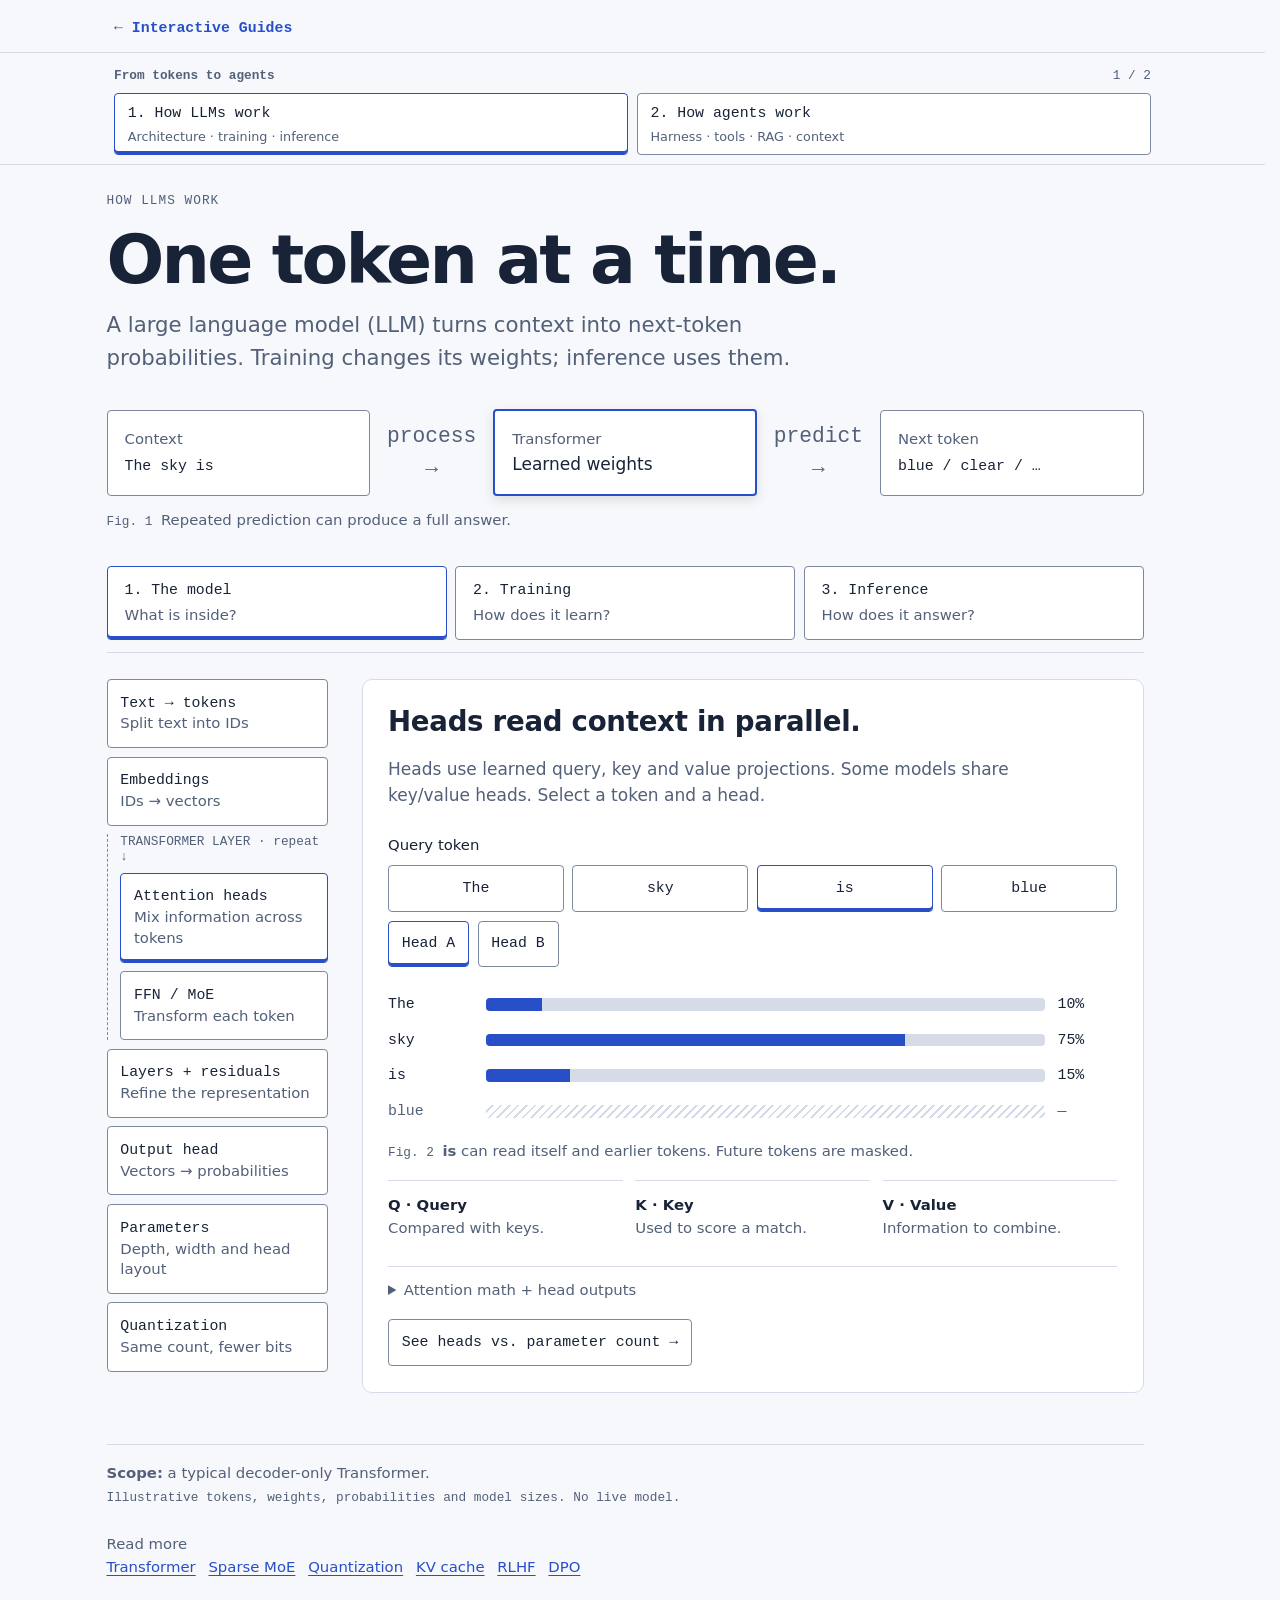
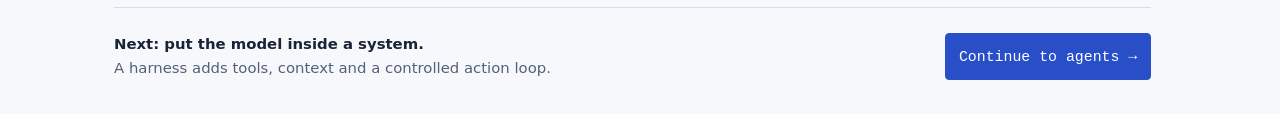
==== commit 1771968a: "Add operating systems guide and unify card-based guide layouts" ====
--- a/ai.html
+++ b/ai.html
@@ -1,7 +1,7 @@
 <!doctype html>
-<html lang="en"><head><meta charset="utf-8"><meta name="viewport" content="width=device-width,initial-scale=1"><meta name="color-scheme" content="light dark"><title>From tokens to agents — an interactive guide</title><link rel="icon" href="data:image/svg+xml,%3Csvg xmlns='http://www.w3.org/2000/svg' viewBox='0 0 40 40'%3E%3Crect width='40' height='40' rx='8' fill='%232c4cd0'/%3E%3Cpath d='M9 12h22M9 20h22M9 28h22' stroke='white' stroke-width='3'/%3E%3C/svg%3E">
+<html lang="en"><head><meta charset="utf-8"><meta name="viewport" content="width=device-width,initial-scale=1"><meta name="color-scheme" content="light dark"><title>From tokens to agents</title><link rel="icon" href="data:image/svg+xml,%3Csvg xmlns='http://www.w3.org/2000/svg' viewBox='0 0 40 40'%3E%3Crect width='40' height='40' rx='8' fill='%232c4cd0'/%3E%3Cpath d='M9 12h22M9 20h22M9 28h22' stroke='white' stroke-width='3'/%3E%3C/svg%3E">
 <style>
-*{min-width:0}.book-header{position:sticky;top:0;z-index:10;background:var(--bg);border-bottom:1px solid var(--border)}.book-inner{max-width:64rem;margin:auto;padding:var(--s-3) var(--s-5)}.book-label{font: .75rem var(--mono);letter-spacing:.08em;text-transform:uppercase;color:var(--text-dim);margin-bottom:var(--s-3)}.chapters{display:grid;grid-template-columns:repeat(2,minmax(0,1fr));gap:var(--s-3)}.chapters button{text-align:left;padding:var(--s-2) var(--s-3);font-family:var(--mono);font-size:.875rem}.chapters button small{display:block;margin-top:var(--s-1);font-family:var(--body);font-size:.875rem;color:var(--text-dim)}.chapters button[aria-selected=true]{border-color:var(--accent);box-shadow:inset 0 -3px var(--accent)}.chapter-panel{width:100%}.chapter-frame{display:block;width:100%;height:65rem;border:0;background:var(--bg)}.chapter-end{max-width:64rem;margin:auto;padding:0 var(--s-5) var(--s-6)}.chapter-end-inner{display:flex;align-items:center;justify-content:space-between;flex-wrap:wrap;gap:var(--s-4);border-top:1px solid var(--border);padding-top:var(--s-5)}.chapter-end p{margin:0;color:var(--text-dim);font-size:.875rem}.chapter-end strong{display:block;color:var(--text);font-weight:600}.chapter-end button{font: .875rem var(--mono)}.primary{background:var(--accent);color:var(--surface);border-color:var(--accent)}@media(prefers-color-scheme:dark){.primary{color:var(--bg)}}.sr-only{position:absolute;width:1px;height:1px;padding:0;margin:-1px;overflow:hidden;clip-path:inset(50%);white-space:nowrap;border:0}noscript{display:block;max-width:64rem;margin:auto;padding:var(--s-6)}
+*{min-width:0}.book-header{position:sticky;top:0;z-index:20;background:var(--bg);border-bottom:1px solid var(--border)}.book-inner{max-width:64rem;margin:auto;padding:var(--s-3) var(--s-5) var(--s-2)}.book-heading{display:flex;align-items:baseline;gap:var(--s-3);margin-bottom:var(--s-2);font:var(--t-label)/1.5 var(--mono);color:var(--text-dim)}.book-label{flex:1;overflow:hidden;text-overflow:ellipsis;white-space:nowrap}.book-count{flex-shrink:0}.chapters{display:grid;grid-template-columns:repeat(2,minmax(0,1fr));gap:var(--s-2)}.chapters button{text-align:left;padding:var(--s-2) var(--s-3);font-family:var(--mono);font-size:.875rem}.chapters button small{display:block;margin-top:var(--s-1);font-family:var(--body);font-size:.75rem;color:var(--text-dim)}.chapters button[aria-selected=true]{border-color:var(--accent);box-shadow:inset 0 -3px var(--accent)}.chapter-panel{width:100%}.chapter-frame{display:block;width:100%;height:65rem;border:0;background:var(--bg)}.chapter-end{max-width:64rem;margin:auto;padding:0 var(--s-5) var(--s-6)}.chapter-end-inner{display:flex;align-items:center;justify-content:space-between;flex-wrap:wrap;gap:var(--s-4);border-top:1px solid var(--border);padding-top:var(--s-5)}.chapter-end p{margin:0;color:var(--text-dim);font-size:.875rem}.chapter-end strong{display:block;color:var(--text);font-weight:600}.chapter-end button{font: .875rem var(--mono)}.primary{background:var(--accent);color:var(--surface);border-color:var(--accent)}@media(prefers-color-scheme:dark){.primary{color:var(--bg)}}.sr-only{position:absolute;width:1px;height:1px;padding:0;margin:-1px;overflow:hidden;clip-path:inset(50%);white-space:nowrap;border:0}noscript{display:block;max-width:64rem;margin:auto;padding:var(--s-6)}
 @media(max-width:700px){.book-inner{padding:var(--s-3) var(--s-4)}.chapters{gap:var(--s-2)}.chapters button{padding:var(--s-2);font-size:.875rem}.chapters button small{font-size:.75rem}.book-label{font-size:.75rem;letter-spacing:0}.chapter-end{padding:0 var(--s-4) var(--s-6)}}
 @media(prefers-reduced-motion:reduce){*{scroll-behavior:auto!important}}
 @media print{.book-header{position:static}.chapters,.chapter-end{display:none}.book-label{font-size:1rem}.chapter-panel[hidden]{display:block!important}.chapter-panel{break-before:page}}
@@ -9,12 +9,12 @@
 <link id="shared-styles" rel="stylesheet" href="assets/shared.css">
 </head><body>
 <nav class="site-nav" aria-label="Collection"><div class="site-nav-inner"><a class="site-home" href="index.html">← Interactive Guides</a></div></nav>
-<header class="book-header"><div class="book-inner"><div class="book-label">From tokens to agents · an interactive guide</div><nav class="chapters" role="tablist" aria-label="Guide chapters"><button id="chapter-tab-llm" data-chapter="llm" role="tab" aria-controls="chapter-llm" aria-selected="true" tabindex="0">1. How LLMs work<small>Architecture · training · inference</small></button><button id="chapter-tab-agents" data-chapter="agents" role="tab" aria-controls="chapter-agents" aria-selected="false" tabindex="-1">2. How agents work<small>Harness · tools · RAG · context</small></button></nav></div></header>
+<header class="book-header"><div class="book-inner"><div class="book-heading"><strong class="book-label">From tokens to agents</strong><span class="book-count" id="chapter-count">1 / 2</span></div><nav class="chapters" role="tablist" aria-label="Guide chapters"><button id="chapter-tab-llm" data-chapter="llm" role="tab" aria-controls="chapter-llm" aria-selected="true" tabindex="0">1. How LLMs work<small>Architecture · training · inference</small></button><button id="chapter-tab-agents" data-chapter="agents" role="tab" aria-controls="chapter-agents" aria-selected="false" tabindex="-1">2. How agents work<small>Harness · tools · RAG · context</small></button></nav></div></header>
 <main id="guide-content"><section class="chapter-panel" id="chapter-llm" role="tabpanel" aria-labelledby="chapter-tab-llm"><iframe id="frame-llm" class="chapter-frame" title="Chapter 1: How LLMs work — interactive examples"></iframe></section><section class="chapter-panel" id="chapter-agents" role="tabpanel" aria-labelledby="chapter-tab-agents" hidden><iframe id="frame-agents" class="chapter-frame" title="Chapter 2: How agents work — interactive examples"></iframe></section></main>
 <div class="chapter-end"><div class="chapter-end-inner"><p id="chapter-bridge"><strong>Next: put the model inside a system.</strong>A harness adds tools, context and a controlled action loop.</p><button id="chapter-next" class="primary">Continue to agents →</button></div></div><div id="chapter-announcement" class="sr-only" aria-live="polite"></div>
 <noscript>Enable JavaScript to use this combined guide. It contains both chapters and all demos in one file: LLM architecture, parameters, quantization, training and inference; then agents, tools, skills, MCP, RAG and context.</noscript>
 <!-- Each chapter is embedded in full. Frames isolate the existing CSS and demo state; they do not load separate files. -->
-<script id="chapter-data" type="application/json">{"llm":"\u003c!doctype html>\n\u003chtml lang=\"en\">\u003chead>\u003cmeta charset=\"utf-8\">\u003cmeta name=\"viewport\" content=\"width=device-width,initial-scale=1\">\u003cmeta name=\"color-scheme\" content=\"light dark\">\u003ctitle>Inside an LLM — an interactive guide\u003c/title>\u003clink rel=\"icon\" href=\"data:image/svg+xml,%3Csvg xmlns='http://www.w3.org/2000/svg' viewBox='0 0 40 40'%3E%3Crect width='40' height='40' rx='8' fill='%232c4cd0'/%3E%3Cpath d='M9 12h22M9 20h22M9 28h22' stroke='white' stroke-width='3'/%3E%3C/svg%3E\">\u003clink rel=\"preconnect\" href=\"https://fonts.googleapis.com\">\u003clink href=\"https://fonts.googleapis.com/css2?family=Atkinson+Hyperlegible+Next:wght@400;500;600&family=Newsreader:opsz,wght@6..72,500&family=Atkinson+Hyperlegible+Mono:wght@400;600&display=swap\" rel=\"stylesheet\">\n\u003cstyle>\n:root{color-scheme:light dark;--bg:#f7f7f4;--surface:#fff;--border:#e3e3dc;--border-bright:#8e8e8a;--text:#17191c;--text-dim:#575c63;--accent:#2c4cd0;--ok:#1d7443;--warn:#836000;--risk:#b3301d;--info:#1b6a94;--t-label:.75rem;--t-small:.875rem;--t-body:1rem;--t-lead:1.25rem;--t-h2:1.625rem;--t-h1:clamp(2.25rem,5.5vw,4rem);--s-1:.25rem;--s-2:.5rem;--s-3:.75rem;--s-4:1rem;--s-5:1.5rem;--s-6:2rem;--s-7:3rem;--s-8:4.5rem;--r-1:4px;--r-2:10px;--mono:'Atkinson Hyperlegible Mono',monospace;--body:'Atkinson Hyperlegible Next',sans-serif;--display:'Newsreader',Georgia,serif;--lift:rgb(18 22 20 / .12)}\n@media(prefers-color-scheme:dark){:root{--bg:#111316;--surface:#181b1f;--border:#262a30;--border-bright:#62676c;--text:#e8e8e3;--text-dim:#9ba1a9;--accent:#93a6ff;--ok:#6cc492;--warn:#e3b94d;--risk:#f0806b;--info:#6fb8dc;--lift:rgb(0 0 0 / .45)}}\n*{box-sizing:border-box;min-width:0}html{font-size:17px}body{margin:0;background:var(--bg);color:var(--text);font-family:var(--body);line-height:1.5;font-kerning:normal;font-synthesis:none}main{max-width:64rem;margin:auto;padding:var(--s-7) var(--s-5)}h1,h2,h3,p,figure{margin:0}h1,h2{font-family:var(--display);font-weight:500;line-height:1.1;letter-spacing:-.03em;text-wrap:balance}h1{font-size:var(--t-h1);margin:var(--s-3) 0}h2{font-size:var(--t-h2);margin-bottom:var(--s-4)}h3{font-size:1rem;font-weight:600}p{max-width:65ch;text-wrap:pretty}.eyebrow,.micro{font-family:var(--mono);font-size:var(--t-label);color:var(--text-dim)}.eyebrow{letter-spacing:.08em;text-transform:uppercase}.lead{font-size:var(--t-lead);color:var(--text-dim);max-width:55ch}button,select,input{font:inherit}button,select{color:var(--text);background:var(--surface);border:1px solid var(--border-bright);border-radius:var(--r-1);padding:var(--s-2) var(--s-3);font-family:var(--mono);font-size:var(--t-small)}button{cursor:pointer}button:hover,select:hover{border-color:var(--accent)}button:focus-visible,a:focus-visible,select:focus-visible,input:focus-visible,summary:focus-visible{outline:3px solid var(--accent);outline-offset:3px}button[aria-pressed=true],button[aria-selected=true]{border-color:var(--accent);box-shadow:inset 0 -3px var(--accent)}button:disabled{cursor:default;color:var(--text-dim);border-style:dashed}a{color:var(--accent);text-underline-offset:.2em}code,.mono{font-family:var(--mono);font-size:var(--t-small)}.overview{display:grid;grid-template-columns:1fr auto 1fr auto 1fr;align-items:center;gap:var(--s-4);margin:var(--s-6) 0 var(--s-3)}.overview .box{padding:var(--s-4);border:1px solid var(--border-bright);background:var(--surface);border-radius:var(--r-1)}.box small{display:block;color:var(--text-dim);font-size:var(--t-small)}.overview .focus{border:2px solid var(--accent);box-shadow:0 4px 12px var(--lift)}.arrow{font-family:var(--mono);font-size:var(--t-label);color:var(--text-dim);text-align:center}.arrow span{display:block;font-size:var(--t-lead)}figcaption{margin-top:var(--s-3);color:var(--text-dim);font-size:var(--t-small)}figcaption .mono{font-size:var(--t-label);margin-right:var(--s-2)}.tabs{display:flex;gap:var(--s-2);border-bottom:1px solid var(--border);padding-bottom:var(--s-3);margin:var(--s-6) 0 var(--s-5)}.tabs button{flex:1;text-align:left;padding:var(--s-3) var(--s-4)}.tabs small{display:block;font-family:var(--body);color:var(--text-dim);margin-top:var(--s-1);font-size:var(--t-small)}[hidden]{display:none!important}.workspace{display:grid;grid-template-columns:13rem minmax(0,1fr);gap:var(--s-6)}.parts{display:flex;flex-direction:column;gap:var(--s-2)}.parts button{text-align:left;padding:var(--s-3)}.parts button small{display:block;font-family:var(--body);color:var(--text-dim);font-size:var(--t-small)}.parts .repeat{border-left:1px dashed var(--border-bright);padding-left:var(--s-3);display:grid;gap:var(--s-2)}.repeat-label{font:var(--t-label) var(--mono);color:var(--text-dim)}.detail{border:1px solid var(--border);border-radius:var(--r-2);padding:var(--s-5);background:var(--surface);min-height:24rem}.detail .intro{margin-bottom:var(--s-5);color:var(--text-dim)}.controls{display:flex;flex-wrap:wrap;align-items:center;gap:var(--s-2);margin-bottom:var(--s-5)}.controls label{font-size:var(--t-small)}.token-row{display:flex;gap:var(--s-2);flex-wrap:wrap;align-items:center}.token{font-family:var(--mono);font-size:var(--t-small);padding:var(--s-2) var(--s-3);border:1px solid var(--border-bright);border-radius:var(--r-1);background:var(--bg)}.token.active{border:2px solid var(--accent);font-weight:600}.token.cached{border-bottom:3px solid var(--accent)}.token.fresh{border:2px dashed var(--accent)}.token small{display:block;color:var(--text-dim);font-family:var(--body)}.note{font-size:var(--t-small);color:var(--text-dim);margin-top:var(--s-4)}.bars{display:grid;gap:var(--s-3);margin:var(--s-4) 0}.barrow{display:grid;grid-template-columns:5rem minmax(0,1fr) 3.5rem;gap:var(--s-3);align-items:center;font-family:var(--mono);font-size:var(--t-small)}.track{height:.75rem;background:var(--border);border-radius:var(--r-1);overflow:hidden}.fill{height:100%;width:var(--value);background:var(--accent)}.barrow.blocked .track{background:repeating-linear-gradient(135deg,transparent,transparent 4px,var(--border) 4px,var(--border) 6px)}.barrow.blocked{color:var(--text-dim)}.formula{padding:var(--s-3) 0;border-top:1px solid var(--border);font-family:var(--mono);font-size:var(--t-small);overflow-wrap:anywhere}.scroll{overflow-x:auto}.drawing{width:100%;min-width:480px;display:block;height:auto}.drawing text{font-family:var(--body);font-size:16px;fill:var(--text)}.drawing .sub{font-family:var(--mono);font-size:13px;fill:var(--text-dim)}.drawing rect,.drawing circle{fill:var(--bg);stroke:var(--border-bright);stroke-width:1.5}.drawing .hot{stroke:var(--accent);stroke-width:2.5}.drawing .edge{fill:none;stroke:var(--text-dim);stroke-width:1.5;marker-end:url(#arrow)}.drawing .hotedge{stroke:var(--accent);stroke-width:2.5}.drawing .idle{stroke-dasharray:5 4}.smallgrid{display:grid;grid-template-columns:repeat(3,minmax(0,1fr));gap:var(--s-3);margin-top:var(--s-4)}.smallgrid div{border-top:1px solid var(--border);padding-top:var(--s-3);font-size:var(--t-small)}.smallgrid strong{display:block}.smallgrid span{color:var(--text-dim)}details{margin-top:var(--s-5);border-top:1px solid var(--border);padding-top:var(--s-3);font-size:var(--t-small)}summary{cursor:pointer;color:var(--text-dim)}details p{margin-top:var(--s-3)}.stepnav{display:grid;grid-template-columns:repeat(4,minmax(0,1fr));gap:var(--s-2);margin-bottom:var(--s-5)}.stepnav button{text-align:left}.train-layout,.infer-layout{display:grid;grid-template-columns:minmax(0,1.35fr) minmax(0,1fr);gap:var(--s-6)}.stage{border:1px solid var(--border);padding:var(--s-5);border-radius:var(--r-2);background:var(--surface)}.stage h2{margin-bottom:var(--s-4)}.stage .micro{margin-bottom:var(--s-3)}.aligned{display:grid;grid-template-columns:repeat(4,minmax(0,1fr));gap:var(--s-2);margin:var(--s-4) 0}.aligned div{text-align:center}.aligned .token{padding:var(--s-2)}.down{color:var(--text-dim);font:var(--t-label) var(--mono);margin:var(--s-2) 0}.callout{border-top:1px solid var(--border);padding-top:var(--s-4);margin-top:var(--s-5)}.callout strong{display:block}.step-footer{display:flex;align-items:center;justify-content:space-between;margin-top:var(--s-5);gap:var(--s-3)}.primary{background:var(--accent);color:var(--surface);border-color:var(--accent)}@media(prefers-color-scheme:dark){.primary{color:var(--bg)}}.progress{display:flex;gap:var(--s-1)}.progress span{height:4px;width:var(--s-5);background:var(--border-bright)}.progress .done{background:var(--accent)}.lossmark{font-family:var(--mono);font-size:var(--t-small);margin:var(--s-3) 0}.weights{display:grid;grid-template-columns:repeat(6,1fr);gap:var(--s-2);max-width:20rem;margin:var(--s-5) 0}.weights span{aspect-ratio:1;border:1px solid var(--border-bright);display:grid;place-items:center;font:var(--t-label) var(--mono);background:var(--bg)}.weights.changed span:nth-child(3n+1){border:2px solid var(--accent)}.status{display:inline-block;font-family:var(--mono);font-size:var(--t-label);border:1px solid var(--border-bright);padding:var(--s-1) var(--s-2);border-radius:var(--r-1);margin-bottom:var(--s-4)}input[type=range]{accent-color:var(--accent);width:100%;margin:var(--s-3) 0}.infer-context{min-height:7rem;align-content:start}.cache-line{margin-top:var(--s-5);padding-top:var(--s-3);border-top:1px solid var(--border)}.infer-buttons{display:flex;gap:var(--s-2);margin-top:var(--s-5);flex-wrap:wrap}.muted{color:var(--text-dim)}footer{border-top:1px solid var(--border);margin-top:var(--s-7);padding-top:var(--s-4);display:flex;gap:var(--s-5);justify-content:space-between;flex-wrap:wrap;font-size:var(--t-small);color:var(--text-dim)}footer a{margin-right:var(--s-3)}.footer-note{font-size:var(--t-label);font-family:var(--mono)}noscript{display:block;padding:var(--s-5);border:1px solid var(--risk)}\n@media(max-width:700px){main{padding:var(--s-5) var(--s-4)}.overview{gap:var(--s-2)}.overview .box{padding:var(--s-2);font-size:var(--t-small)}.overview .box small{font-size:var(--t-label)}.arrow{font-size:var(--t-label)}.arrow .verb{display:none}.tabs button{padding:var(--s-2);font-size:var(--t-small)}.tabs small{font-size:var(--t-label)}.workspace,.train-layout,.infer-layout{grid-template-columns:minmax(0,1fr);gap:var(--s-4)}.parts{display:grid;grid-template-columns:repeat(2,minmax(0,1fr))}.parts .repeat{grid-column:1/-1;grid-template-columns:repeat(2,minmax(0,1fr));border-left:0;padding-left:0}.repeat-label{grid-column:1/-1}.parts button small{font-size:var(--t-label)}.detail,.stage{padding:var(--s-4);min-height:0}.stepnav{grid-template-columns:repeat(2,minmax(0,1fr))}.smallgrid{gap:var(--s-2)}.aligned{gap:var(--s-1)}.aligned .token{font-size:var(--t-label);padding:var(--s-2) var(--s-1)}}\n@media(prefers-reduced-motion:no-preference){.detail,.stage{animation:appear .3s ease-out}@keyframes appear{from{opacity:.3;transform:translateY(.5rem)}to{opacity:1;transform:none}}}\n@media print{body{background:white;color:black}.tabs,.controls,.stepnav,.infer-buttons,footer,.parts{display:none}.panel[hidden]{display:block!important}.panel{margin-top:2rem;break-inside:avoid}.workspace{display:block}.detail,.stage{animation:none;box-shadow:none}}\n\n.training-switch{padding-bottom:var(--s-4);border-bottom:1px solid var(--border)}.post-intro{margin-bottom:var(--s-5);color:var(--text-dim)}.post-flow{display:grid;grid-template-columns:minmax(0,1fr) auto minmax(0,1fr) auto minmax(0,1fr);gap:var(--s-3);align-items:center}.post-node{align-self:stretch;border:1px solid var(--border-bright);border-radius:var(--r-1);padding:var(--s-4);background:var(--bg)}.post-node strong,.post-node span{display:block}.post-node span{margin-top:var(--s-2);font-size:var(--t-small);color:var(--text-dim)}.post-node.is-update{border:2px solid var(--accent)}.post-edge{display:grid;gap:var(--s-1);text-align:center;max-width:8ch;font:var(--t-label) var(--mono);color:var(--text-dim)}.post-edge span:last-child{font-size:var(--t-lead)}#open-posttraining{margin-top:var(--s-3)}.post-endnote{margin-top:var(--s-5);padding-top:var(--s-4);border-top:1px solid var(--border);color:var(--text-dim);font-size:var(--t-small)}.post-endnote strong{color:var(--text)}@media(max-width:900px){.post-flow{grid-template-columns:minmax(0,1fr)}.post-edge{display:flex;align-items:center;gap:var(--s-2);max-width:none;justify-content:center}.post-edge span:last-child{transform:rotate(90deg)}}\n\n/* Parameter count and weight precision share one architecture model. */\n.size-controls{display:grid;grid-template-columns:repeat(2,minmax(0,1fr));gap:var(--s-3) var(--s-4);margin-bottom:var(--s-5)}.size-controls label{display:grid;gap:var(--s-2);font-size:var(--t-small)}.size-controls select{width:100%;max-width:100%;font-size:var(--t-small)}.size-total{display:grid;gap:var(--s-2);margin-bottom:var(--s-4)}.size-total strong{font-size:var(--t-h2);font-weight:600;letter-spacing:-.03em;line-height:1.2;font-variant-numeric:tabular-nums}.size-bars{display:grid;gap:var(--s-3)}.size-barrow{display:grid;grid-template-columns:8rem minmax(0,1fr) 5rem;align-items:center;gap:var(--s-3);font-size:var(--t-small)}.size-barrow>span:last-child{font-family:var(--mono);font-size:var(--t-small);text-align:right;font-variant-numeric:tabular-nums}.size-barrow .fill{background:var(--border-bright)}.size-barrow:first-child .fill,.storage-bars .selected .fill{background:var(--accent)}.storage-bars .size-barrow:not(.selected) .fill{background:var(--border-bright)}.storage-bars .selected{font-weight:600}.head-figure{border-top:1px solid var(--border);padding-top:var(--s-4);margin-top:var(--s-5)}.head-partition{display:grid;grid-template-columns:repeat(var(--heads),minmax(0,1fr));gap:2px;height:var(--s-5);margin:var(--s-3) 0}.head-partition span{background:var(--bg);border:1px solid var(--border-bright)}.head-partition span:first-child{background:var(--accent);border-color:var(--accent)}.head-equation{font:var(--t-small) var(--mono);font-variant-numeric:tabular-nums}.head-figure figcaption{font-size:var(--t-small)}.size-jump{margin-top:var(--s-4)}.bit-example{margin-top:var(--s-5);padding-top:var(--s-4);border-top:1px solid var(--border)}.bit-strip{display:grid;grid-template-columns:repeat(16,minmax(0,1fr));gap:var(--s-1);margin:var(--s-3) 0;height:var(--s-5)}.bit-strip span{border:1px dashed var(--border-bright);border-radius:var(--r-1)}.bit-strip .used{background:var(--accent);border:1px solid var(--accent)}\n@media(max-width:700px){.size-barrow{grid-template-columns:6rem minmax(0,1fr) 4.5rem;gap:var(--s-2)}.size-controls{gap:var(--s-3) var(--s-2)}.size-controls select{padding:var(--s-2) var(--s-1);font-size:var(--t-label)}}\n\u003c/style>\u003cstyle>main{padding-top:var(--s-5);padding-bottom:var(--s-5)}html{overflow-y:hidden}body{margin:0}.series{margin-bottom:var(--s-3)}\u003c/style>\u003c/head>\u003cbody>\n\u003csvg width=\"0\" height=\"0\" aria-hidden=\"true\" style=\"position:absolute\">\u003cdefs>\u003cmarker id=\"arrow\" viewBox=\"0 0 10 10\" refX=\"9\" refY=\"5\" markerWidth=\"6\" markerHeight=\"6\" orient=\"auto-start-reverse\">\u003cpath d=\"M0 0 10 5 0 10Z\" fill=\"context-stroke\"/>\u003c/marker>\u003c/defs>\u003c/svg>\n\u003cmain>\u003cheader>\u003cdiv class=\"eyebrow\">Chapter 1 · How LLMs work\u003c/div>\u003ch1>One token at a time.\u003c/h1>\u003cp class=\"lead\">A large language model (LLM) turns context into next-token probabilities. Training changes its weights; inference uses them.\u003c/p>\u003c/header>\n\u003cfigure>\u003cdiv class=\"overview\" role=\"img\" aria-label=\"Context tokens pass through a Transformer to produce probabilities for the next token.\">\u003cdiv class=\"box\">\u003csmall>Context\u003c/small>\u003cspan class=\"mono\">The sky is\u003c/span>\u003c/div>\u003cdiv class=\"arrow\">\u003cspan class=\"verb\">process\u003c/span>\u003cspan>→\u003c/span>\u003c/div>\u003cdiv class=\"box focus\">\u003csmall>Transformer\u003c/small>Learned weights\u003c/div>\u003cdiv class=\"arrow\">\u003cspan class=\"verb\">predict\u003c/span>\u003cspan>→\u003c/span>\u003c/div>\u003cdiv class=\"box\">\u003csmall>Next token\u003c/small>\u003cspan class=\"mono\">blue / clear / …\u003c/span>\u003c/div>\u003c/div>\u003cfigcaption>\u003cspan class=\"mono\">Fig. 1\u003c/span>Repeated prediction can produce a full answer.\u003c/figcaption>\u003c/figure>\n\u003cnav class=\"tabs\" role=\"tablist\" aria-label=\"Guide views\">\u003cbutton role=\"tab\" id=\"tab-model\" aria-controls=\"model\" aria-selected=\"true\" tabindex=\"0\" data-tab=\"model\">1. The model\u003csmall>What is inside?\u003c/small>\u003c/button>\u003cbutton role=\"tab\" id=\"tab-training\" aria-controls=\"training\" aria-selected=\"false\" tabindex=\"-1\" data-tab=\"training\">2. Training\u003csmall>How does it learn?\u003c/small>\u003c/button>\u003cbutton role=\"tab\" id=\"tab-inference\" aria-controls=\"inference\" aria-selected=\"false\" tabindex=\"-1\" data-tab=\"inference\">3. Inference\u003csmall>How does it answer?\u003c/small>\u003c/button>\u003c/nav>\n\u003cnoscript>Enable JavaScript to use the guide. A Transformer combines token information with attention, then transforms each token with an FFN. Training uses prediction errors to update weights. Inference keeps weights fixed and generates one token at a time.\u003c/noscript>\n\u003csection class=\"panel\" id=\"model\" role=\"tabpanel\" aria-labelledby=\"tab-model\">\u003cdiv class=\"workspace\">\u003cdiv class=\"parts\" aria-label=\"Select a model component\">\u003cbutton data-part=\"tokens\" aria-pressed=\"false\">Text → tokens\u003csmall>Split text into IDs\u003c/small>\u003c/button>\u003cbutton data-part=\"embedding\" aria-pressed=\"false\">Embeddings\u003csmall>IDs → vectors\u003c/small>\u003c/button>\u003cdiv class=\"repeat\">\u003cspan class=\"repeat-label\">TRANSFORMER LAYER · repeat ↓\u003c/span>\u003cbutton data-part=\"attention\" aria-pressed=\"true\">Attention heads\u003csmall>Mix information across tokens\u003c/small>\u003c/button>\u003cbutton data-part=\"ffn\" aria-pressed=\"false\">FFN / MoE\u003csmall>Transform each token\u003c/small>\u003c/button>\u003c/div>\u003cbutton data-part=\"layers\" aria-pressed=\"false\">Layers + residuals\u003csmall>Refine the representation\u003c/small>\u003c/button>\u003cbutton data-part=\"output\" aria-pressed=\"false\">Output head\u003csmall>Vectors → probabilities\u003c/small>\u003c/button>\u003cbutton data-part=\"parameters\" aria-pressed=\"false\">Parameters\u003csmall>Depth, width and head layout\u003c/small>\u003c/button>\u003cbutton data-part=\"quantization\" aria-pressed=\"false\">Quantization\u003csmall>Same count, fewer bits\u003c/small>\u003c/button>\u003c/div>\u003cdiv class=\"detail\" id=\"model-detail\" aria-live=\"polite\">\u003c/div>\u003c/div>\u003c/section>\n\u003csection class=\"panel\" id=\"training\" role=\"tabpanel\" aria-labelledby=\"tab-training\" hidden>\u003cdiv class=\"controls training-switch\" aria-label=\"Training phase\">\u003cbutton data-training-mode=\"pretraining\" aria-pressed=\"true\">Pretraining\u003c/button>\u003cbutton data-training-mode=\"posttraining\" aria-pressed=\"false\">Post-training · SFT / RLHF / more\u003c/button>\u003c/div>\u003cdiv id=\"pretraining-view\">\u003cdiv class=\"stepnav\" aria-label=\"Training steps\">\u003cbutton data-step=\"0\" aria-pressed=\"true\">1. Predict\u003c/button>\u003cbutton data-step=\"1\" aria-pressed=\"false\">2. Measure error\u003c/button>\u003cbutton data-step=\"2\" aria-pressed=\"false\">3. Backpropagate\u003c/button>\u003cbutton data-step=\"3\" aria-pressed=\"false\">4. Update\u003c/button>\u003c/div>\u003cdiv class=\"train-layout\">\u003cfigure class=\"stage\">\u003cdiv class=\"micro\">NEXT-TOKEN PRETRAINING · one toy batch\u003c/div>\u003cdiv id=\"train-picture\">\u003c/div>\u003cfigcaption id=\"train-caption\">\u003c/figcaption>\u003c/figure>\u003cdiv class=\"stage\">\u003ch2 id=\"train-title\">\u003c/h2>\u003cp id=\"train-text\">\u003c/p>\u003cdiv id=\"train-extra\">\u003c/div>\u003cdiv class=\"callout\">\u003cstrong>Training changes parameters.\u003c/strong>\u003cp class=\"muted\">Repeat over many batches. Instruction tuning then trains on desired responses, including tool requests. Preference training uses feedback to shape behavior.\u003c/p>\u003c/div>\u003cbutton id=\"open-posttraining\">How does it become an assistant? →\u003c/button>\u003cdiv class=\"step-footer\">\u003cbutton id=\"train-next\" class=\"primary\">Next step →\u003c/button>\u003cdiv class=\"progress\" aria-label=\"Step 1 of 4\" id=\"train-progress\">\u003c/div>\u003c/div>\u003c/div>\u003c/div>\u003c/div>\u003cdiv id=\"posttraining-view\" hidden>\u003cp class=\"post-intro\">Pretraining learns prediction. Post-training shapes responses. These methods can be alternatives or combined—not a required sequence.\u003c/p>\u003cdiv class=\"workspace\">\u003cdiv class=\"parts\" aria-label=\"Choose a post-training method\">\u003cbutton data-post-method=\"sft\" aria-pressed=\"true\">SFT\u003csmall>Learn from target responses\u003c/small>\u003c/button>\u003cbutton data-post-method=\"rlhf\" aria-pressed=\"false\">RLHF\u003csmall>Human feedback → reward\u003c/small>\u003c/button>\u003cbutton data-post-method=\"dpo\" aria-pressed=\"false\">DPO\u003csmall>Direct preference loss\u003c/small>\u003c/button>\u003cbutton data-post-method=\"rlaif\" aria-pressed=\"false\">RLAIF\u003csmall>AI feedback → reward\u003c/small>\u003c/button>\u003cbutton data-post-method=\"rlvr\" aria-pressed=\"false\">RLVR\u003csmall>Checkable outcomes → reward\u003c/small>\u003c/button>\u003c/div>\u003cdiv class=\"detail\" id=\"posttraining-detail\" aria-live=\"polite\">\u003c/div>\u003c/div>\u003cp class=\"post-endnote\">\u003cstrong>Training changes weights; RAG supplies context.\u003c/strong> Post-training can improve instruction following and tool requests. It does not guarantee correct or safe outputs, and it does not execute tools.\u003c/p>\u003cdetails>\u003csummary>Where do PPO, GRPO and synthetic data fit?\u003c/summary>\u003cp>PPO (proximal policy optimization) and GRPO (group relative policy optimization) are examples of reinforcement-learning update algorithms. They are not feedback sources or model architectures.\u003c/p>\u003cp>Synthetic data means examples or labels generated by software, often another model. It can supply SFT examples or preference data. It is a data source, not a separate training objective.\u003c/p>\u003cp>Fine-tuning can update all model weights or a smaller trainable subset, such as adapters trained with low-rank adaptation (LoRA). The training objective and the choice of trainable parameters are separate decisions.\u003c/p>\u003c/details>\u003c/div>\u003c/section>\n\u003csection class=\"panel\" id=\"inference\" role=\"tabpanel\" aria-labelledby=\"tab-inference\" hidden>\u003cdiv class=\"infer-layout\">\u003cfigure class=\"stage\">\u003cspan class=\"status\" id=\"infer-phase\">READY · weights fixed\u003c/span>\u003ch2>Read once. Then extend.\u003c/h2>\u003cdiv class=\"token-row infer-context\" id=\"infer-context\" aria-label=\"Current context\">\u003c/div>\u003cdiv class=\"cache-line\">\u003cdiv class=\"micro\">KEY–VALUE (KV) CACHE\u003c/div>\u003cp id=\"cache-text\" class=\"note\">\u003c/p>\u003c/div>\u003cdiv class=\"infer-buttons\">\u003cbutton id=\"infer-action\" class=\"primary\">Run prefill →\u003c/button>\u003cbutton id=\"infer-reset\">Reset\u003c/button>\u003c/div>\u003cfigcaption>\u003cspan class=\"mono\">Fig. 4\u003c/span>\u003cspan id=\"infer-caption\">Prefill processes all prompt tokens with causal attention.\u003c/span>\u003c/figcaption>\u003c/figure>\u003cdiv class=\"stage\">\u003cdiv class=\"controls\">\u003clabel for=\"temp\">Temperature \u003coutput id=\"temp-value\">1.0\u003c/output>\u003c/label>\u003c/div>\u003cinput id=\"temp\" type=\"range\" min=\"0.2\" max=\"2\" step=\"0.1\" value=\"1\" aria-label=\"Sampling temperature\">\u003cdiv class=\"micro\">LOWER: MORE CONCENTRATED · HIGHER: FLATTER\u003c/div>\u003cdiv id=\"infer-probs\" class=\"bars\" aria-live=\"polite\">\u003c/div>\u003cp id=\"infer-explanation\" class=\"note\">Run prefill to get the first next-token distribution.\u003c/p>\u003cdetails>\u003csummary>What the cache saves\u003c/summary>\u003cp>Each attention layer stores earlier key and value vectors. Decode computes the new token’s vectors and attends to the cached prefix. It still runs the model’s layers for the new token. The cache is not a store of finished answers. Weight quantization does not automatically reduce cache precision or cache size.\u003c/p>\u003c/details>\u003c/div>\u003c/div>\u003c/section>\n\u003cfooter>\u003cdiv>\u003cstrong>Scope:\u003c/strong> a typical decoder-only Transformer.\u003cbr>\u003cspan class=\"footer-note\">Illustrative tokens, weights, probabilities and model sizes. No live model.\u003c/span>\u003c/div>\u003cdiv>Read more\u003cbr>\u003ca href=\"https://arxiv.org/abs/1706.03762\" target=\"_blank\" rel=\"noopener\">Transformer\u003c/a>\u003ca href=\"https://arxiv.org/abs/2101.03961\" target=\"_blank\" rel=\"noopener\">Sparse MoE\u003c/a>\u003ca href=\"https://huggingface.co/docs/transformers/quantization/overview\" target=\"_blank\" rel=\"noopener\">Quantization\u003c/a>\u003ca href=\"https://huggingface.co/docs/transformers/cache_explanation\" target=\"_blank\" rel=\"noopener\">KV cache\u003c/a>\u003ca href=\"https://arxiv.org/abs/2203.02155\" target=\"_blank\" rel=\"noopener\">RLHF\u003c/a>\u003ca href=\"https://arxiv.org/abs/2305.18290\" target=\"_blank\" rel=\"noopener\">DPO\u003c/a>\u003c/div>\u003c/footer>\n\u003c/main>\u003cscript>\nconst \u0024=s=>document.querySelector(s), \u0024\u0024=s=>[...document.querySelectorAll(s)];\nconst tabs=\u0024\u0024('[data-tab]');function showTab(name){tabs.forEach(b=>{const on=b.dataset.tab===name;b.setAttribute('aria-selected',on);b.tabIndex=on?0:-1;\u0024('#'+b.dataset.tab).hidden=!on;});}tabs.forEach((b,i)=>{b.onclick=()=>showTab(b.dataset.tab);b.onkeydown=e=>{let n=i;if(e.key==='ArrowRight')n=(i+1)%3;else if(e.key==='ArrowLeft')n=(i+2)%3;else if(e.key==='Home')n=0;else if(e.key==='End')n=2;else return;e.preventDefault();showTab(tabs[n].dataset.tab);tabs[n].focus();};});\nfunction bars(labels,values,blocked=[]){return '\u003cdiv class=\"bars\">'+labels.map((x,i)=>`\u003cdiv class=\"barrow \u0024{blocked.includes(i)?'blocked':''}\">\u003cspan>\u0024{x}\u003c/span>\u003cdiv class=\"track\">\u003cdiv class=\"fill\" style=\"--value:\u0024{values[i]*100}%\">\u003c/div>\u003c/div>\u003cspan>\u0024{blocked.includes(i)?'—':Math.round(values[i]*100)+'%'}\u003c/span>\u003c/div>`).join('')+'\u003c/div>';}\nfunction svg(content,label){return `\u003cdiv class=\"scroll\">\u003csvg class=\"drawing\" viewBox=\"0 0 560 220\" role=\"img\" aria-label=\"\u0024{label}\">\u0024{content}\u003c/svg>\u003c/div>`;}\nfunction node(x,y,w,h,title,sub='',cls=''){return `\u003crect class=\"\u0024{cls}\" x=\"\u0024{x}\" y=\"\u0024{y}\" width=\"\u0024{w}\" height=\"\u0024{h}\" rx=\"4\"/>\u003ctext x=\"\u0024{x+12}\" y=\"\u0024{y+26}\">\u0024{title}\u003c/text>\u0024{sub?`\u003ctext class=\"sub\" x=\"\u0024{x+12}\" y=\"\u0024{y+47}\">\u0024{sub}\u003c/text>`:''}`;}\nlet head=0,query=2,moe=false;\nconst attentionData=[[[1,0,0,0],[.7,.3,0,0],[.1,.75,.15,0],[.08,.55,.17,.2]],[[1,0,0,0],[.2,.8,0,0],[.1,.2,.7,0],[.05,.1,.65,.2]]];\nconst words=['The','sky','is','blue'];\nfunction attention(){return `\u003ch2>Heads read context in parallel.\u003c/h2>\u003cp class=\"intro\">Heads use learned query, key and value projections. Some models share key/value heads. Select a token and a head.\u003c/p>\u003cdiv class=\"controls\">\u003clabel for=\"query\">Query token\u003c/label>\u003cselect id=\"query\">\u0024{words.map((w,i)=>`\u003coption value=\"\u0024{i}\" \u0024{i===query?'selected':''}>\u0024{w}\u003c/option>`).join('')}\u003c/select>\u003cbutton data-head=\"0\" aria-pressed=\"\u0024{head===0}\">Head A\u003c/button>\u003cbutton data-head=\"1\" aria-pressed=\"\u0024{head===1}\">Head B\u003c/button>\u003c/div>\u003cfigure>\u003cdiv id=\"attn-bars\">\u0024{bars(words,attentionData[head][query],words.map((_,i)=>i).filter(i=>i>query))}\u003c/div>\u003cfigcaption>\u003cspan class=\"mono\">Fig. 2\u003c/span>\u003cstrong>\u0024{words[query]}\u003c/strong> can read itself and earlier tokens. Future tokens are masked.\u003c/figcaption>\u003c/figure>\u003cdiv class=\"smallgrid\">\u003cdiv>\u003cstrong>Q · Query\u003c/strong>\u003cspan>Compared with keys.\u003c/span>\u003c/div>\u003cdiv>\u003cstrong>K · Key\u003c/strong>\u003cspan>Used to score a match.\u003c/span>\u003c/div>\u003cdiv>\u003cstrong>V · Value\u003c/strong>\u003cspan>Information to combine.\u003c/span>\u003c/div>\u003c/div>\u003cdetails>\u003csummary>Attention math + head outputs\u003c/summary>\u003cp class=\"formula\">softmax(QKᵀ / √dₖ + causal mask)V\u003c/p>\u003cp>Softmax turns allowed scores into attention weights. A head returns a weighted sum of values. The model joins head outputs, then applies an output projection. These toy heads have no fixed linguistic roles.\u003c/p>\u003cp>Heads divide a layer’s attention width. More heads at the same total width need not add parameters.\u003c/p>\u003c/details>\u003cbutton class=\"size-jump\" data-part-link=\"parameters\">See heads vs. parameter count →\u003c/button>`;}\nfunction ffnDiagram(){if(!moe)return svg(`\u003cpath class=\"edge\" d=\"M115 106H186\"/>\u003ctext class=\"sub\" x=\"121\" y=\"90\">expand\u003c/text>\u003cpath class=\"edge\" d=\"M365 106H435\"/>\u003ctext class=\"sub\" x=\"373\" y=\"90\">project\u003c/text>\u0024{node(0,73,115,66,'Token x','one vector')}\u0024{node(190,59,175,94,'Dense FFN','nonlinearity','hot')}\u0024{node(440,73,118,66,'Update','same width')}\u003ctext class=\"sub\" x=\"190\" y=\"183\">Same network for every token\u003c/text>`,'A dense feed-forward network expands a token vector, applies a nonlinearity, and projects it back.');return svg(`\u003cpath class=\"edge hotedge\" d=\"M110 110H160V40H234\"/>\u003cpath class=\"edge idle\" d=\"M160 110V100H234\"/>\u003cpath class=\"edge hotedge\" d=\"M160 110V160H234\"/>\u003cpath class=\"edge hotedge\" d=\"M355 40H398V110H435\"/>\u003cpath class=\"edge hotedge\" d=\"M355 160H398V110\"/>\u003ctext class=\"sub\" x=\"164\" y=\"20\">route\u003c/text>\u003ctext class=\"sub\" x=\"412\" y=\"87\">combine\u003c/text>\u0024{node(0,77,110,66,'Router','token x')}\u0024{node(240,14,115,48,'Expert A','','hot')}\u0024{node(240,76,115,48,'Expert B','','idle')}\u0024{node(240,138,115,48,'Expert C','','hot')}\u0024{node(440,77,118,66,'Update','weighted sum')}\u003ctext class=\"sub\" x=\"240\" y=\"211\">A + C active · B skipped\u003c/text>`,'A learned router selects two of three expert feed-forward networks and combines their outputs.');}\nfunction ffn(){return `\u003ch2>\u0024{moe?'MoE selects a few expert networks.':'The FFN transforms each token.'}\u003c/h2>\u003cp class=\"intro\">Attention mixes tokens. A feed-forward network (FFN) transforms each token’s vector independently.\u003c/p>\u003cdiv class=\"controls\">\u003cbutton data-moe=\"false\" aria-pressed=\"\u0024{!moe}\">Dense FFN\u003c/button>\u003cbutton data-moe=\"true\" aria-pressed=\"\u0024{moe}\">Sparse MoE\u003c/button>\u003c/div>\u003cfigure>\u0024{ffnDiagram()}\u003cfigcaption>\u003cspan class=\"mono\">Fig. 2\u003c/span>\u0024{moe?'A mixture of experts (MoE) replaces some FFNs with routed expert FFNs.':'Learned matrices and a nonlinearity produce an update for each token.'}\u003c/figcaption>\u003c/figure>\u003cp class=\"note\">\u0024{moe?'More total parameters, with only a subset used per token. Experts still need memory. Routing adds communication cost. Expert names do not imply fixed topics.':'Modern FFNs often use a gate, such as SwiGLU. Unlike attention, this operation does not directly read other token positions.'}\u003c/p>\u003cdetails>\u003csummary>\u0024{moe?'What stays the same?':'A simple FFN'}\u003c/summary>\u003cp>\u0024{moe?'Tokens, attention, residual connections and next-token prediction remain. The number of selected experts and routing rules vary by model.':'FFN(x) = W₂ σ(W₁x + b₁) + b₂. The hidden width is often larger than the token vector width. Gated variants add another learned projection.'}\u003c/p>\u003c/details>`;}\n// A deliberately bounded, dense decoder model. No claim about a named checkpoint.\nconst sizeSettings={layers:32,width:4096,heads:32,gqa:false,bits:16};\nfunction parameterModel(s=sizeSettings){\n  const d=s.width,L=s.layers,H=s.heads,K=s.gqa?H/4:H,V=32000;\n  const headWidth=d/H,kvWidth=K*headWidth,ffnWidth=Math.ceil((8*d/3)/256)*256;\n  const attentionPerLayer=2*d*d+2*d*kvWidth,ffnPerLayer=3*d*ffnWidth;\n  const embeddings=V*d,norms=(2*L+1)*d;\n  const attention=L*attentionPerLayer,ffn=L*ffnPerLayer,total=embeddings+norms+attention+ffn;\n  return {d,L,H,K,V,headWidth,kvWidth,ffnWidth,attentionPerLayer,ffnPerLayer,embeddings,norms,attention,ffn,total,weightBytes:total*s.bits/8};\n}\nconst compactCount=n=>n>=1e9?(n/1e9).toFixed(2)+'B':(n/1e6).toFixed(1)+'M';\nconst gb=n=>(n/1e9).toFixed(2)+' GB';\nfunction sizeSelect(id,label,values,value){return `\u003clabel for=\"\u0024{id}\">\u0024{label}\u003cselect id=\"\u0024{id}\">\u0024{values.map(v=>`\u003coption value=\"\u0024{v}\" \u0024{v===value?'selected':''}>\u0024{v.toLocaleString('en-US')}\u003c/option>`).join('')}\u003c/select>\u003c/label>`;}\nfunction parameterView(){const p=parameterModel();return `\u003ch2>Layers hold parameters. Heads divide attention.\u003c/h2>\u003cp class=\"intro\">A parameter is one learned scalar, usually a matrix entry. Width sets matrix sizes; depth repeats the layer’s matrices.\u003c/p>\u003cdiv class=\"size-controls\">\u0024{sizeSelect('size-layers','Layers · depth',[16,32,48,64],p.L)}\u0024{sizeSelect('size-width','Vector width',[2048,4096,8192],p.d)}\u0024{sizeSelect('size-heads','Query heads per layer',[8,16,32,64],p.H)}\u003clabel for=\"size-gqa\">Key/value layout\u003cselect id=\"size-gqa\">\u003coption value=\"false\" \u0024{!sizeSettings.gqa?'selected':''}>MHA · one KV head per Q head\u003c/option>\u003coption value=\"true\" \u0024{sizeSettings.gqa?'selected':''}>GQA · four Q heads share KV\u003c/option>\u003c/select>\u003c/label>\u003c/div>\u003cfigure>\u003cdiv class=\"size-total\">\u003cspan class=\"micro\">ILLUSTRATIVE DENSE MODEL\u003c/span>\u003cstrong id=\"parameter-total\" data-count=\"\u0024{p.total}\">\u0024{compactCount(p.total)} parameters\u003c/strong>\u003c/div>\u003cdiv class=\"size-bars\" role=\"img\" aria-label=\"\u0024{compactCount(p.total)} parameters: \u0024{compactCount(p.ffn)} in FFNs, \u0024{compactCount(p.attention)} in attention, \u0024{compactCount(p.embeddings+p.norms)} in embeddings and norms.\">\u0024{[['FFNs',p.ffn],['Attention',p.attention],['Embedding + norm',p.embeddings+p.norms]].map(([name,n])=>`\u003cdiv class=\"size-barrow\">\u003cspan>\u0024{name}\u003c/span>\u003cdiv class=\"track\">\u003cdiv class=\"fill\" style=\"--value:\u0024{n/p.total*100}%\">\u003c/div>\u003c/div>\u003cspan>\u0024{compactCount(n)}\u003c/span>\u003c/div>`).join('')}\u003c/div>\u003cfigcaption>\u003cspan class=\"mono\">Fig. 2\u003c/span>More layers add parameters linearly. Greater width grows layer matrices roughly quadratically here.\u003c/figcaption>\u003c/figure>\u003cfigure class=\"head-figure\">\u003cdiv class=\"micro\">ONE LAYER’S QUERY WIDTH · split across heads\u003c/div>\u003cdiv class=\"head-partition\" style=\"--heads:\u0024{p.H}\" role=\"img\" aria-label=\"\u0024{p.H} query heads of width \u0024{p.headWidth}, totaling width \u0024{p.d}.\">\u0024{Array.from({length:p.H},()=>'\u003cspan>\u003c/span>').join('')}\u003c/div>\u003cdiv class=\"head-equation\">\u0024{p.H} heads × \u0024{p.headWidth} values = \u0024{p.d.toLocaleString('en-US')} total width\u003c/div>\u003cfigcaption>\u0024{sizeSettings.gqa?`\u0024{p.K} KV heads serve \u0024{p.H} query heads. This GQA setting uses fewer K/V projection parameters and a smaller KV cache than MHA.`:'Standard multi-head attention (MHA): change the head count at fixed width. The projection parameter count stays the same.'}\u003c/figcaption>\u003c/figure>\u003cp class=\"note\">Try doubling depth, then width. Heads are not extra layers. Parameter count alone does not determine model quality.\u003c/p>\u003cdetails>\u003csummary>Counting rule + assumptions\u003c/summary>\u003cp class=\"formula\">P = Vd + L(2d² + 2d·dKV + 3dm + 2d) + d\u003c/p>\u003cp>d = vector width; L = layers; V = vocabulary size; m = gated FFN width. dKV = KV heads × head width. Attention contributes 2d² + 2d·dKV per layer; the gated FFN contributes 3dm.\u003c/p>\u003cp>This calculator uses a vocabulary of \u0024{p.V.toLocaleString('en-US')}, a gated FFN width of \u0024{p.ffnWidth.toLocaleString('en-US')}, two RMSNorm scales per layer and one final RMSNorm. It omits biases and uses tied input/output embeddings, counted once. FFN width is about 8d/3, rounded up to a multiple of 256.\u003c/p>\u003cp>GQA means grouped-query attention. Here, four query heads share each KV head. Changing query-head count preserves that ratio, so the projection parameter count stays fixed. Other designs can change the count.\u003c/p>\u003cp>This is a dense model, not MoE. An MoE count must include all stored expert weights and routers, even when a token uses only some experts.\u003c/p>\u003c/details>\u003cbutton class=\"size-jump\" data-part-link=\"quantization\">Compare weight precision →\u003c/button>`;}\nfunction quantizationView(){const p=parameterModel(),bits=sizeSettings.bits;const rows=[16,8,4];return `\u003ch2>Quantization changes bits, not parameter count.\u003c/h2>\u003cp class=\"intro\">Store approximate weights with fewer bits. The model keeps its layers, heads and number of weights—not their exact original values.\u003c/p>\u003cdiv class=\"controls\" aria-label=\"Weight precision\">\u0024{rows.map(b=>`\u003cbutton data-bits=\"\u0024{b}\" aria-pressed=\"\u0024{b===bits}\">\u0024{b===16?'16-bit float':b+'-bit quantized'}\u003c/button>`).join('')}\u003c/div>\u003cfigure>\u003cdiv class=\"size-total\">\u003cspan class=\"micro\">SAME \u0024{compactCount(p.total)} PARAMETERS · CURRENT ARCHITECTURE SETTINGS\u003c/span>\u003cstrong id=\"weight-storage\" data-bytes=\"\u0024{p.weightBytes}\">\u0024{gb(p.weightBytes)} ideal weight storage\u003c/strong>\u003c/div>\u003cdiv class=\"size-bars storage-bars\" role=\"img\" aria-label=\"Ideal storage: \u0024{rows.map(b=>b+' bit '+gb(p.total*b/8)).join(', ')}. Selected \u0024{bits} bit.\">\u0024{rows.map(b=>`\u003cdiv class=\"size-barrow \u0024{b===bits?'selected':''}\">\u003cspan>\u0024{b}-bit\u0024{b===bits?' ←':''}\u003c/span>\u003cdiv class=\"track\">\u003cdiv class=\"fill\" style=\"--value:\u0024{b/16*100}%\">\u003c/div>\u003c/div>\u003cspan>\u0024{gb(p.total*b/8)}\u003c/span>\u003c/div>`).join('')}\u003c/div>\u003cfigcaption>\u003cspan class=\"mono\">Fig. 2\u003c/span>Same parameter count × fewer bits per weight = less storage.\u003c/figcaption>\u003c/figure>\u003cdiv class=\"bit-example\">\u003cspan class=\"micro\">BITS PER STORED WEIGHT · idealized payload\u003c/span>\u003cdiv class=\"bit-strip\" role=\"img\" aria-label=\"\u0024{bits} bits per weight out of a 16-bit baseline.\">\u0024{Array.from({length:16},(_,i)=>`\u003cspan class=\"\u0024{i\u003cbits?'used':''}\">\u003c/span>`).join('')}\u003c/div>\u003cspan class=\"mono\">\u0024{bits} / 16 bits\u0024{bits\u003c16?' · '+(bits===8?'½':'¼')+' of the 16-bit payload':''}\u003c/span>\u003c/div>\u003cdiv class=\"smallgrid\">\u003cdiv>\u003cstrong>Unchanged\u003c/strong>\u003cspan>Weight count, layer count, head layout\u003c/span>\u003c/div>\u003cdiv>\u003cstrong>Changed\u003c/strong>\u003cspan>Numerical precision and stored values\u003c/span>\u003c/div>\u003cdiv>\u003cstrong>Trade-off\u003c/strong>\u003cspan>Less memory; possible quality loss\u003c/span>\u003c/div>\u003c/div>\u003cp class=\"note\">This is not total GPU memory. Add quantization metadata, higher-precision tensors, the KV cache, activations and runtime workspace. Lower bit width does not guarantee faster execution.\u003c/p>\u003cdetails>\u003csummary>Formula, inference and training\u003c/summary>\u003cp class=\"formula\">Ideal weight bytes = parameters × bits / 8\u003c/p>\u003cp>GB is decimal: 10⁹ bytes. Bars assume every weight uses the selected bit width, with no packing overhead. Real formats often keep some tensors at higher precision and store scales or other metadata.\u003c/p>\u003cp>Quantization maps weights to a limited set of values, often using a scale for each group. Runtime kernels use or reconstruct approximations. Compute precision can differ from storage precision.\u003c/p>\u003cp>Weight quantization does not automatically quantize the KV cache. Longer context and larger batches can still increase memory use.\u003c/p>\u003cp>Post-training quantization converts a trained model, often with calibration. Quantization-aware training accounts for rounding during training. Neither is the same as deleting parameters through pruning.\u003c/p>\u003c/details>\u003cbutton class=\"size-jump\" data-part-link=\"parameters\">Change layers, width or heads →\u003c/button>`;}\nfunction bindSizeControls(part){\n  for(const key of ['layers','width','heads']){const input=document.querySelector('#size-'+key);if(input)input.onchange=()=>{sizeSettings[key]=+input.value;renderPart(part);document.querySelector('#size-'+key).focus();};}\n  const gqa=document.querySelector('#size-gqa');if(gqa)gqa.onchange=()=>{sizeSettings.gqa=gqa.value==='true';renderPart(part);document.querySelector('#size-gqa').focus();};\n  document.querySelectorAll('[data-bits]').forEach(b=>b.onclick=()=>{sizeSettings.bits=+b.dataset.bits;renderPart('quantization');document.querySelector('[data-bits=\"'+sizeSettings.bits+'\"]').focus();});\n  document.querySelectorAll('[data-part-link]').forEach(b=>b.onclick=()=>{const target=b.dataset.partLink;renderPart(target);document.querySelector('[data-part=\"'+target+'\"]').focus();});\n}\n\nconst content={\nparameters:parameterView,\nquantization:quantizationView,\ntokens:()=>`\u003ch2>Tokens are pieces of text.\u003c/h2>\u003cp class=\"intro\">A tokenizer maps text pieces to vocabulary IDs. A token can be a word, part of a word, or punctuation.\u003c/p>\u003cfigure>\u003cdiv class=\"token-row\">\u003cspan class=\"token\">un\u003csmall>ID 314\u003c/small>\u003c/span>\u003cspan class=\"token\">believ\u003csmall>ID 842\u003c/small>\u003c/span>\u003cspan class=\"token\">able\u003csmall>ID 71\u003c/small>\u003c/span>\u003cspan class=\"token\">!\u003csmall>ID 9\u003c/small>\u003c/span>\u003c/div>\u003cfigcaption>\u003cspan class=\"mono\">Fig. 2\u003c/span>“unbelievable!” becomes a sequence of IDs in this toy tokenizer.\u003c/figcaption>\u003c/figure>\u003cp class=\"note\">Real splits and IDs depend on the tokenizer. The model predicts token IDs, not whole sentences.\u003c/p>`,\nembedding:()=>`\u003ch2>IDs become learned vectors.\u003c/h2>\u003cp class=\"intro\">An embedding table maps each token ID to a vector of numbers. The model also needs position information.\u003c/p>\u003cfigure>\u0024{svg(`\u003cpath class=\"edge\" d=\"M110 110H202\"/>\u003ctext class=\"sub\" x=\"123\" y=\"90\">look up\u003c/text>\u003cpath class=\"edge\" d=\"M355 110H436\"/>\u003ctext class=\"sub\" x=\"368\" y=\"90\">return\u003c/text>\u0024{node(0,77,110,66,'ID 842','a token')}\u0024{node(208,59,147,102,'Embedding','learned table','hot')}\u0024{node(442,77,116,66,'Vector x','[.2, −.4, …]')}\u003ctext class=\"sub\" x=\"120\" y=\"201\">Position: often added through rotary Q/K transforms\u003c/text>`,'A token ID looks up a learned embedding vector. Position information is also provided, often via rotary query and key transforms.')}\u003cfigcaption>\u003cspan class=\"mono\">Fig. 2\u003c/span>Vectors carry numerical features, not explicit dictionary definitions.\u003c/figcaption>\u003c/figure>\u003cp class=\"note\">Many current models use rotary position embeddings (RoPE) in attention. Other models add position vectors to token embeddings.\u003c/p>\u003cdetails>\u003csummary>Token embeddings vs. retrieval embeddings\u003c/summary>\u003cfigure>\u003cdiv class=\"smallgrid\" style=\"grid-template-columns:repeat(2,minmax(0,1fr))\">\u003cdiv>\u003cstrong>Token embeddings · inside the LLM\u003c/strong>\u003cspan>Token ID → learned vector → Transformer layers\u003c/span>\u003c/div>\u003cdiv>\u003cstrong>Retrieval embeddings · search\u003c/strong>\u003cspan>Query or passage → encoder → vector for similarity search\u003c/span>\u003c/div>\u003c/div>\u003cfigcaption>Both use vectors, but they serve different purposes. A search embedding is not a token-table lookup.\u003c/figcaption>\u003c/figure>\u003cp>Retrieval often uses a separate embedding model. Query and passage vectors must use compatible encoders. The selected passage text usually enters the generative LLM’s context—not the search vectors themselves.\u003c/p>\u003c/details>`,\nattention,ffn,\nlayers:()=>`\u003ch2>Each layer refines the vectors.\u003c/h2>\u003cp class=\"intro\">A layer contains attention and an FFN. Each layer has its own learned weights; heads run in parallel inside attention.\u003c/p>\u003cfigure>\u0024{svg(`\u003cpath class=\"edge\" d=\"M20 110H64\"/>\u003cpath class=\"edge\" d=\"M211 110H260\"/>\u003cpath class=\"edge\" d=\"M405 110H455\"/>\u003cpath class=\"edge\" d=\"M516 110H555\"/>\u003cpath class=\"edge\" d=\"M25 110V25H235V105\"/>\u003cpath class=\"edge\" d=\"M245 110V190H430V115\"/>\u003ctext class=\"sub\" x=\"60\" y=\"17\">add original x\u003c/text>\u003ctext class=\"sub\" x=\"286\" y=\"213\">add current x\u003c/text>\u0024{node(70,76,141,68,'Norm → Attn','parallel heads','hot')}\u003ccircle cx=\"236\" cy=\"110\" r=\"13\"/>\u003ctext x=\"230\" y=\"116\">+\u003c/text>\u0024{node(266,76,139,68,'Norm → FFN','or MoE')}\u003ccircle cx=\"431\" cy=\"110\" r=\"13\"/>\u003ctext x=\"425\" y=\"116\">+\u003c/text>\u0024{node(461,76,57,68,'x′')}\u003ctext class=\"sub\" x=\"443\" y=\"160\">next layer →\u003c/text>`,'A pre-normalized Transformer layer uses residual additions around attention and the FFN, then sends the updated vectors into the next layer.')}\u003cfigcaption>\u003cspan class=\"mono\">Fig. 2\u003c/span>Residual paths add updates to the current vectors. Normalization controls their scale.\u003c/figcaption>\u003c/figure>\u003cp class=\"note\">The layer stack runs in sequence. More layers add new sets of parameters; greater width enlarges their matrices. This is a common pre-norm layout.\u003c/p>`,\noutput:()=>`\u003ch2>The output head scores the vocabulary.\u003c/h2>\u003cp class=\"intro\">After final normalization, a learned projection maps the final token vector to one score (logit) per vocabulary token.\u003c/p>\u003cfigure>\u0024{bars(['blue','clear','dark','other'],[.6,.25,.1,.05])}\u003cfigcaption>\u003cspan class=\"mono\">Fig. 2\u003c/span>Softmax turns logits into probabilities. A selection rule chooses the next token.\u003c/figcaption>\u003c/figure>\u003cp class=\"note\">The output head is not an attention head. During generation, append the selected token and run the next step. Try this in the Inference view.\u003c/p>\u003cdetails>\u003csummary>Probability does not mean truth\u003c/summary>\u003cp>The distribution estimates likely continuations from learned patterns and the current context. A likely continuation can still be wrong.\u003c/p>\u003c/details>`};\nfunction renderPart(part){\u0024\u0024('[data-part]').forEach(b=>b.setAttribute('aria-pressed',b.dataset.part===part));\u0024('#model-detail').innerHTML=content[part]();bindSizeControls(part);const q=\u0024('#query');if(q)q.onchange=e=>{query=+e.target.value;renderPart('attention');\u0024('#query').focus();};\u0024\u0024('[data-head]').forEach(b=>b.onclick=()=>{head=+b.dataset.head;renderPart('attention');\u0024(`[data-head=\"\u0024{head}\"]`).focus();});\u0024\u0024('[data-moe]').forEach(b=>b.onclick=()=>{moe=b.dataset.moe==='true';renderPart('ffn');\u0024(`[data-moe=\"\u0024{moe}\"]`).focus();});}\n\u0024\u0024('[data-part]').forEach(b=>b.onclick=()=>renderPart(b.dataset.part));renderPart('attention');\nconst postMethods={\n  sft:{name:'SFT',title:'Instruction tuning learns desired responses.',intro:'Supervised fine-tuning (SFT) trains on examples of what the assistant should say or request. Targets can include structured tool calls.',nodes:[['Chat example','User: “Read issue #42.”'],['Target response','Tool call: issues.get(id: 42)'],['Update assistant','Next-token loss on target tokens']],verbs:['supply target','train'],caption:'The desired response is the training target—not a reward score.',example:'A dataset can include user, assistant and tool messages. The assistant learns which response tokens to produce in that context.',caution:'Good examples help instruction following. They do not grant tool access or guarantee correct answers.'},\n  rlhf:{name:'RLHF',title:'RLHF learns from human preferences.',intro:'Reinforcement learning from human feedback (RLHF) often uses a learned reward model. Humans compare responses; the reward model learns to score them.',nodes:[['Human comparisons','Prefer response B over A'],['Reward model','Learn to score new responses'],['RL update','Generate, score, update assistant']],verbs:['train scorer','supply rewards'],caption:'The reward model scores responses; reinforcement learning updates the assistant’s policy.',example:'The policy is the assistant model’s distribution over possible responses. Reward scores guide updates; they are not target sentences.',caution:'A high learned reward is not proof of truth or safety. The assistant can exploit weaknesses in the reward model.'},\n  dpo:{name:'DPO',title:'DPO learns directly from preferred pairs.',intro:'Direct preference optimization (DPO) uses a preferred and a rejected response for the same prompt. A direct loss updates the assistant.',nodes:[['Preference pairs','Prompt + chosen / rejected'],['Direct objective','Compare relative likelihoods'],['Update assistant','Backpropagate preference loss']],verbs:['compute loss','train'],caption:'Unlike the common RLHF pipeline, standard DPO does not train a separate reward model.',example:'Common DPO compares the assistant with a fixed reference model. It does not need an online reinforcement-learning rollout loop.',caution:'Pair quality still matters. Preferences can favor a persuasive answer over a correct one.'},\n  rlaif:{name:'RLAIF',title:'RLAIF uses AI-generated feedback.',intro:'Reinforcement learning from AI feedback (RLAIF) changes the source of feedback. AI judgments can replace or supplement human labels.',nodes:[['AI judge','Assess responses using criteria'],['Reward signal','Directly or via a reward model'],['RL update','Train the assistant on rewards']],verbs:['provide feedback','guide updates'],caption:'Feedback source and update method are separate choices.',example:'AI-generated preference pairs can also train DPO. That is a separate optimization path—not a new model architecture.',caution:'An AI judge can share the assistant’s errors or biases. Its feedback still needs evaluation.'},\n  rlvr:{name:'RLVR',title:'RLVR rewards checkable outcomes.',intro:'Reinforcement learning with verifiable rewards (RLVR) uses programmatic checks, such as tests or a known-answer check, to score outputs.',nodes:[['Generated solution','Code patch or math answer'],['Verifier','Run tests or check the answer'],['RL update','Use the resulting reward']],verbs:['check result','supply reward'],caption:'A verifier supplies the reward instead of a learned preference scorer.',example:'Passing tests provides a training signal. It does not prove that the code has no bugs or that every requirement is met.',caution:'The model can exploit an incomplete verifier. Not every useful task has a reliable automatic check.'}\n};\nlet postMethod='sft';\nfunction showTrainingMode(mode){\n  document.querySelector('#pretraining-view').hidden=mode!=='pretraining';\n  document.querySelector('#posttraining-view').hidden=mode!=='posttraining';\n  document.querySelectorAll('[data-training-mode]').forEach(b=>b.setAttribute('aria-pressed',b.dataset.trainingMode===mode));\n}\nfunction renderPostTraining(){\n  const m=postMethods[postMethod];\n  document.querySelectorAll('[data-post-method]').forEach(b=>b.setAttribute('aria-pressed',b.dataset.postMethod===postMethod));\n  document.querySelector('#posttraining-detail').innerHTML=`\u003ch2>\u0024{m.title}\u003c/h2>\u003cp class=\"intro\">\u0024{m.intro}\u003c/p>\u003cfigure>\u003cdiv class=\"post-flow\" role=\"img\" aria-label=\"\u0024{m.nodes.map(n=>n.join(': ')).join('; ')}\">\u0024{m.nodes.map((n,i)=>`\u0024{i?'\u003cdiv class=\"post-edge\">\u003cspan>'+m.verbs[i-1]+'\u003c/span>\u003cspan aria-hidden=\"true\">→\u003c/span>\u003c/div>':''}\u003cdiv class=\"post-node \u0024{i===2?'is-update':''}\">\u003cstrong>\u0024{n[0]}\u003c/strong>\u003cspan>\u0024{n[1]}\u003c/span>\u003c/div>`).join('')}\u003c/div>\u003cfigcaption>\u003cspan class=\"mono\">Fig. 3b\u003c/span>\u0024{m.caption}\u003c/figcaption>\u003c/figure>\u003cp class=\"note\">\u0024{m.example}\u003c/p>\u003cdiv class=\"callout\">\u003cstrong>Important limit\u003c/strong>\u003cp class=\"muted\">\u0024{m.caution}\u003c/p>\u003c/div>`;\n}\ndocument.querySelectorAll('[data-training-mode]').forEach(b=>b.onclick=()=>showTrainingMode(b.dataset.trainingMode));\ndocument.querySelectorAll('[data-post-method]').forEach(b=>b.onclick=()=>{postMethod=b.dataset.postMethod;renderPostTraining();});\ndocument.querySelector('#open-posttraining').onclick=()=>{showTrainingMode('posttraining');document.querySelector('[data-training-mode=\"posttraining\"]').focus();};\nrenderPostTraining();\n\nlet step=0;const trainTitles=['Predict the next token at every position.','Compare predictions with real text.','Trace the error back through the model.','Adjust weights, then repeat.'];const trainTexts=['Feed a batch of text through the model. Each position predicts the next token from the real prefix. Causal masking blocks future tokens.','Cross-entropy loss penalizes low probability on the correct next token. Training averages this loss across selected tokens in the batch.','Backpropagation computes loss gradients: how each trainable parameter affects the error. It does not change the weights yet.','An optimizer, such as AdamW, uses gradients to update trainable weights. The next batch uses those updated weights.'];\nfunction renderTraining(){ \u0024\u0024('[data-step]').forEach(b=>b.setAttribute('aria-pressed',+b.dataset.step===step));\u0024('#train-title').textContent=trainTitles[step];\u0024('#train-text').textContent=trainTexts[step];\u0024('#train-extra').innerHTML=step===0?'\u003cp class=\"note\">Training evaluates many positions in parallel. It does not feed its sampled guesses into this training sequence.\u003c/p>':step===1?'\u003cdiv class=\"formula\">loss = −log P(correct next token)\u003c/div>\u003cp class=\"note\">A correct token with higher probability gives lower loss.\u003c/p>':step===2?'\u003cdiv class=\"formula\">gradient = ∂loss / ∂weight\u003c/div>\u003cp class=\"note\">Gradients flow through the output head, layers and embeddings.\u003c/p>':'\u003cdiv class=\"formula\">Simple SGD: w ← w − η · gradient\u003c/div>\u003cp class=\"note\">η is the learning rate. This simple rule illustrates the update; AdamW also tracks gradient statistics.\u003c/p>';\nlet picture='',caption='';if(step===0){picture='\u003cdiv class=\"aligned\">'+['The','sky','is','blue'].map((w,i)=>`\u003cdiv>\u003cdiv class=\"token\">\u0024{w}\u003c/div>\u003cdiv class=\"down\">predict ↓\u003c/div>\u003cdiv class=\"token active\">\u0024{['sky','is','blue','.'][i]}\u003c/div>\u003c/div>`).join('')+'\u003c/div>\u003cp class=\"note\">Top: input tokens · Bottom: correct next-token targets.\u003c/p>';caption='One forward pass predicts all shifted targets, without reading future tokens.';}if(step===1){picture='\u003ch2>Target: “blue”\u003c/h2>'+bars(['blue','clear','dark'],[.2,.5,.3])+'\u003cp class=\"lossmark\">P(blue) = 0.20 → loss ≈ 1.61\u003c/p>';caption='The correct token can have low probability. Its loss provides a learning signal.';}if(step===2){picture=svg(`\u003cpath class=\"edge hotedge\" d=\"M444 105H358\"/>\u003ctext class=\"sub\" x=\"369\" y=\"60\">derive\u003c/text>\u003cpath class=\"edge hotedge\" d=\"M208 105H118\"/>\u003ctext class=\"sub\" x=\"125\" y=\"83\">propagate\u003c/text>\u0024{node(0,75,118,66,'Weights','gradients')}\u0024{node(208,75,150,66,'Model','chain rule','hot')}\u0024{node(444,75,114,66,'Loss','error')}`,'Backpropagation differentiates the loss and propagates gradients backward through the model to its weights.');caption='Gradients flow backward; the optimizer has not updated weights yet.';}if(step===3){picture='\u003cdiv class=\"micro\">ILLUSTRATIVE WEIGHT MATRIX · outlined cells change\u003c/div>\u003cdiv class=\"weights changed\">'+['.21','−.40','.12','.68','−.31','.07','.15','.43','−.18','.52','.06','−.25'].map(x=>'\u003cspan>'+x+'\u003c/span>').join('')+'\u003c/div>\u003cp class=\"note\">Updates can affect parameters throughout the model. A single update does not guarantee a lower loss on every example.\u003c/p>';caption='The optimizer changes parameters. Another batch starts the cycle again.';}\u0024('#train-picture').innerHTML=picture;\u0024('#train-caption').innerHTML='\u003cspan class=\"mono\">Fig. 3\u003c/span>'+caption;\u0024('#train-next').textContent=step===3?'Repeat cycle ↻':'Next step →';\u0024('#train-progress').innerHTML=[0,1,2,3].map(i=>`\u003cspan class=\"\u0024{i\u003c=step?'done':''}\">\u003c/span>`).join('');\u0024('#train-progress').setAttribute('aria-label',`Step \u0024{step+1} of 4`);}\n\u0024\u0024('[data-step]').forEach(b=>b.onclick=()=>{step=+b.dataset.step;renderTraining();});\u0024('#train-next').onclick=()=>{step=(step+1)%4;renderTraining();};renderTraining();\nlet context=['The','sky','is'],phase='ready',cached=0,temp=1,generated=0;const candidates=[['blue','clear','dark','bright'],['today','tonight','now','again'],['.','!','…','[end]']];const base=[[.55,.25,.15,.05],[.55,.2,.15,.1],[.7,.15,.1,.05]];function distribution(){const weights=(base[Math.min(generated,2)]).map(p=>Math.pow(p,1/temp));const total=weights.reduce((a,b)=>a+b,0);return weights.map(x=>x/total);}\nfunction renderInference(){ \u0024('#infer-context').innerHTML=context.map((x,i)=>`\u003cspan class=\"token \u0024{i\u003ccached?'cached':phase==='decode'&&i===context.length-1?'fresh':''}\">\u0024{x}\u003c/span>`).join('');\u0024('#infer-phase').textContent=({ready:'READY',sample:generated?'DECODE COMPLETE':'PREFILL COMPLETE',decode:'TOKEN SELECTED',done:'STOPPED'})[phase]+' · weights fixed';\u0024('#cache-text').textContent=cached?`Underlined tokens have cached keys and values at each attention layer.\u0024{phase==='decode'?' The dashed token must still pass through the model.':''}`:'Empty. No prompt tokens have been processed yet.';\u0024('#infer-action').textContent=({ready:'Run prefill →',sample:'Sample one token →',decode:'Decode new token →',done:'Complete'})[phase];\u0024('#infer-action').disabled=phase==='done';const probs=\u0024('#infer-probs');if(phase==='sample'){probs.innerHTML=bars(candidates[Math.min(generated,2)],distribution());\u0024('#infer-explanation').textContent='Toy probabilities, not model output. Sampling can select a token other than the most likely one.';}else{probs.innerHTML='\u003cdiv class=\"micro\">'+({ready:'NO DISTRIBUTION YET',decode:'PROCESS THE NEW TOKEN TO GET NEW SCORES',done:'STOP CONDITION REACHED'})[phase]+'\u003c/div>';\u0024('#infer-explanation').textContent=phase==='done'?'This demo stops at punctuation, an end token, or its short length limit. Real generation also uses stop rules.':phase==='decode'?'The selected token extends the context. It has not produced the next distribution yet.':'Run prefill to get the first next-token distribution.';}\u0024('#infer-caption').textContent=({ready:'Prefill processes all prompt tokens with causal attention.',sample:generated?'Decode processes the new token and reuses cached keys and values.':'Prefill produces the first next-token distribution.',decode:'Sampling selects a token. Decode must process it before the next selection.',done:'Generation stops. The model’s weights have not changed.'})[phase];}\n\u0024('#infer-action').onclick=()=>{if(phase==='ready'){cached=context.length;phase='sample';}else if(phase==='sample'){const p=distribution();let r=Math.random(),i=p.length-1;for(let j=0;j\u003cp.length;j++){r-=p[j];if(r\u003c0){i=j;break;}}const word=candidates[Math.min(generated,2)][i];context.push(word);generated++;phase=generated>=3?'done':'decode';}else if(phase==='decode'){cached=context.length;phase='sample';}renderInference();};\u0024('#infer-reset').onclick=()=>{context=['The','sky','is'];phase='ready';cached=0;generated=0;renderInference();};\u0024('#temp').oninput=e=>{temp=+e.target.value;\u0024('#temp-value').value=temp.toFixed(1);renderInference();};renderInference();\n\u003c/script>\u003c/body>\u003c/html>","agents":"\u003c!doctype html>\n\u003chtml lang=\"en\">\u003chead>\u003cmeta charset=\"utf-8\">\u003cmeta name=\"viewport\" content=\"width=device-width,initial-scale=1\">\u003cmeta name=\"color-scheme\" content=\"light dark\">\u003ctitle>Inside an agent — an interactive guide\u003c/title>\u003clink rel=\"icon\" href=\"data:image/svg+xml,%3Csvg xmlns='http://www.w3.org/2000/svg' viewBox='0 0 40 40'%3E%3Crect width='40' height='40' rx='8' fill='%232c4cd0'/%3E%3Cpath d='M9 12h22M9 20h22M9 28h22' stroke='white' stroke-width='3'/%3E%3C/svg%3E\">\u003clink rel=\"preconnect\" href=\"https://fonts.googleapis.com\">\u003clink href=\"https://fonts.googleapis.com/css2?family=Atkinson+Hyperlegible+Next:wght@400;500;600&family=Newsreader:opsz,wght@6..72,500&family=Atkinson+Hyperlegible+Mono:wght@400;600&display=swap\" rel=\"stylesheet\">\n\u003cstyle>\n:root{color-scheme:light dark;--bg:#f7f7f4;--surface:#fff;--border:#e3e3dc;--border-bright:#8e8e8a;--text:#17191c;--text-dim:#575c63;--accent:#2c4cd0;--ok:#1d7443;--warn:#836000;--risk:#b3301d;--info:#1b6a94;--t-label:.75rem;--t-small:.875rem;--t-body:1rem;--t-lead:1.25rem;--t-h2:1.625rem;--t-h1:clamp(2.25rem,5.5vw,4rem);--s-1:.25rem;--s-2:.5rem;--s-3:.75rem;--s-4:1rem;--s-5:1.5rem;--s-6:2rem;--s-7:3rem;--s-8:4.5rem;--r-1:4px;--r-2:10px;--mono:'Atkinson Hyperlegible Mono',monospace;--body:'Atkinson Hyperlegible Next',sans-serif;--display:'Newsreader',Georgia,serif;--lift:rgb(18 22 20 / .12)}\n@media(prefers-color-scheme:dark){:root{--bg:#111316;--surface:#181b1f;--border:#262a30;--border-bright:#62676c;--text:#e8e8e3;--text-dim:#9ba1a9;--accent:#93a6ff;--ok:#6cc492;--warn:#e3b94d;--risk:#f0806b;--info:#6fb8dc;--lift:rgb(0 0 0 / .45)}}\n*{box-sizing:border-box;min-width:0}html{font-size:17px}body{margin:0;background:var(--bg);color:var(--text);font-family:var(--body);line-height:1.5;font-kerning:normal;font-synthesis:none}main{max-width:64rem;margin:auto;padding:var(--s-7) var(--s-5)}h1,h2,h3,p,figure{margin:0}h1,h2{font-family:var(--display);font-weight:500;line-height:1.1;letter-spacing:-.03em;text-wrap:balance}h1{font-size:var(--t-h1);margin:var(--s-3) 0}h2{font-size:var(--t-h2);margin-bottom:var(--s-4)}h3{font-size:1rem;font-weight:600}p{max-width:65ch;text-wrap:pretty}.eyebrow,.micro{font-family:var(--mono);font-size:var(--t-label);color:var(--text-dim)}.eyebrow{letter-spacing:.08em;text-transform:uppercase}.lead{font-size:var(--t-lead);color:var(--text-dim);max-width:55ch}button,select,input{font:inherit}button,select{color:var(--text);background:var(--surface);border:1px solid var(--border-bright);border-radius:var(--r-1);padding:var(--s-2) var(--s-3);font-family:var(--mono);font-size:var(--t-small)}button{cursor:pointer}button:hover,select:hover{border-color:var(--accent)}button:focus-visible,a:focus-visible,select:focus-visible,input:focus-visible,summary:focus-visible{outline:3px solid var(--accent);outline-offset:3px}button[aria-pressed=true],button[aria-selected=true]{border-color:var(--accent);box-shadow:inset 0 -3px var(--accent)}button:disabled{cursor:default;color:var(--text-dim);border-style:dashed}a{color:var(--accent);text-underline-offset:.2em}code,.mono{font-family:var(--mono);font-size:var(--t-small)}.overview{display:grid;grid-template-columns:1fr auto 1fr auto 1fr;align-items:center;gap:var(--s-4);margin:var(--s-6) 0 var(--s-3)}.overview .box{padding:var(--s-4);border:1px solid var(--border-bright);background:var(--surface);border-radius:var(--r-1)}.box small{display:block;color:var(--text-dim);font-size:var(--t-small)}.overview .focus{border:2px solid var(--accent);box-shadow:0 4px 12px var(--lift)}.arrow{font-family:var(--mono);font-size:var(--t-label);color:var(--text-dim);text-align:center}.arrow span{display:block;font-size:var(--t-lead)}figcaption{margin-top:var(--s-3);color:var(--text-dim);font-size:var(--t-small)}figcaption .mono{font-size:var(--t-label);margin-right:var(--s-2)}.tabs{display:flex;gap:var(--s-2);border-bottom:1px solid var(--border);padding-bottom:var(--s-3);margin:var(--s-6) 0 var(--s-5)}.tabs button{flex:1;text-align:left;padding:var(--s-3) var(--s-4)}.tabs small{display:block;font-family:var(--body);color:var(--text-dim);margin-top:var(--s-1);font-size:var(--t-small)}[hidden]{display:none!important}.workspace{display:grid;grid-template-columns:13rem minmax(0,1fr);gap:var(--s-6)}.parts{display:flex;flex-direction:column;gap:var(--s-2)}.parts button{text-align:left;padding:var(--s-3)}.parts button small{display:block;font-family:var(--body);color:var(--text-dim);font-size:var(--t-small)}.parts .repeat{border-left:1px dashed var(--border-bright);padding-left:var(--s-3);display:grid;gap:var(--s-2)}.repeat-label{font:var(--t-label) var(--mono);color:var(--text-dim)}.detail{border:1px solid var(--border);border-radius:var(--r-2);padding:var(--s-5);background:var(--surface);min-height:24rem}.detail .intro{margin-bottom:var(--s-5);color:var(--text-dim)}.controls{display:flex;flex-wrap:wrap;align-items:center;gap:var(--s-2);margin-bottom:var(--s-5)}.controls label{font-size:var(--t-small)}.token-row{display:flex;gap:var(--s-2);flex-wrap:wrap;align-items:center}.token{font-family:var(--mono);font-size:var(--t-small);padding:var(--s-2) var(--s-3);border:1px solid var(--border-bright);border-radius:var(--r-1);background:var(--bg)}.token.active{border:2px solid var(--accent);font-weight:600}.token.cached{border-bottom:3px solid var(--accent)}.token.fresh{border:2px dashed var(--accent)}.token small{display:block;color:var(--text-dim);font-family:var(--body)}.note{font-size:var(--t-small);color:var(--text-dim);margin-top:var(--s-4)}.bars{display:grid;gap:var(--s-3);margin:var(--s-4) 0}.barrow{display:grid;grid-template-columns:5rem minmax(0,1fr) 3.5rem;gap:var(--s-3);align-items:center;font-family:var(--mono);font-size:var(--t-small)}.track{height:.75rem;background:var(--border);border-radius:var(--r-1);overflow:hidden}.fill{height:100%;width:var(--value);background:var(--accent)}.barrow.blocked .track{background:repeating-linear-gradient(135deg,transparent,transparent 4px,var(--border) 4px,var(--border) 6px)}.barrow.blocked{color:var(--text-dim)}.formula{padding:var(--s-3) 0;border-top:1px solid var(--border);font-family:var(--mono);font-size:var(--t-small);overflow-wrap:anywhere}.scroll{overflow-x:auto}.drawing{width:100%;min-width:480px;display:block;height:auto}.drawing text{font-family:var(--body);font-size:16px;fill:var(--text)}.drawing .sub{font-family:var(--mono);font-size:13px;fill:var(--text-dim)}.drawing rect,.drawing circle{fill:var(--bg);stroke:var(--border-bright);stroke-width:1.5}.drawing .hot{stroke:var(--accent);stroke-width:2.5}.drawing .edge{fill:none;stroke:var(--text-dim);stroke-width:1.5;marker-end:url(#arrow)}.drawing .hotedge{stroke:var(--accent);stroke-width:2.5}.drawing .idle{stroke-dasharray:5 4}.smallgrid{display:grid;grid-template-columns:repeat(3,minmax(0,1fr));gap:var(--s-3);margin-top:var(--s-4)}.smallgrid div{border-top:1px solid var(--border);padding-top:var(--s-3);font-size:var(--t-small)}.smallgrid strong{display:block}.smallgrid span{color:var(--text-dim)}details{margin-top:var(--s-5);border-top:1px solid var(--border);padding-top:var(--s-3);font-size:var(--t-small)}summary{cursor:pointer;color:var(--text-dim)}details p{margin-top:var(--s-3)}.stepnav{display:grid;grid-template-columns:repeat(4,minmax(0,1fr));gap:var(--s-2);margin-bottom:var(--s-5)}.stepnav button{text-align:left}.train-layout,.infer-layout{display:grid;grid-template-columns:minmax(0,1.35fr) minmax(0,1fr);gap:var(--s-6)}.stage{border:1px solid var(--border);padding:var(--s-5);border-radius:var(--r-2);background:var(--surface)}.stage h2{margin-bottom:var(--s-4)}.stage .micro{margin-bottom:var(--s-3)}.aligned{display:grid;grid-template-columns:repeat(4,minmax(0,1fr));gap:var(--s-2);margin:var(--s-4) 0}.aligned div{text-align:center}.aligned .token{padding:var(--s-2)}.down{color:var(--text-dim);font:var(--t-label) var(--mono);margin:var(--s-2) 0}.callout{border-top:1px solid var(--border);padding-top:var(--s-4);margin-top:var(--s-5)}.callout strong{display:block}.step-footer{display:flex;align-items:center;justify-content:space-between;margin-top:var(--s-5);gap:var(--s-3)}.primary{background:var(--accent);color:var(--surface);border-color:var(--accent)}@media(prefers-color-scheme:dark){.primary{color:var(--bg)}}.progress{display:flex;gap:var(--s-1)}.progress span{height:4px;width:var(--s-5);background:var(--border-bright)}.progress .done{background:var(--accent)}.lossmark{font-family:var(--mono);font-size:var(--t-small);margin:var(--s-3) 0}.weights{display:grid;grid-template-columns:repeat(6,1fr);gap:var(--s-2);max-width:20rem;margin:var(--s-5) 0}.weights span{aspect-ratio:1;border:1px solid var(--border-bright);display:grid;place-items:center;font:var(--t-label) var(--mono);background:var(--bg)}.weights.changed span:nth-child(3n+1){border:2px solid var(--accent)}.status{display:inline-block;font-family:var(--mono);font-size:var(--t-label);border:1px solid var(--border-bright);padding:var(--s-1) var(--s-2);border-radius:var(--r-1);margin-bottom:var(--s-4)}input[type=range]{accent-color:var(--accent);width:100%;margin:var(--s-3) 0}.infer-context{min-height:7rem;align-content:start}.cache-line{margin-top:var(--s-5);padding-top:var(--s-3);border-top:1px solid var(--border)}.infer-buttons{display:flex;gap:var(--s-2);margin-top:var(--s-5);flex-wrap:wrap}.muted{color:var(--text-dim)}footer{border-top:1px solid var(--border);margin-top:var(--s-7);padding-top:var(--s-4);display:flex;gap:var(--s-5);justify-content:space-between;flex-wrap:wrap;font-size:var(--t-small);color:var(--text-dim)}footer a{margin-right:var(--s-3)}.footer-note{font-size:var(--t-label);font-family:var(--mono)}noscript{display:block;padding:var(--s-5);border:1px solid var(--risk)}\n@media(max-width:700px){main{padding:var(--s-5) var(--s-4)}.overview{gap:var(--s-2)}.overview .box{padding:var(--s-2);font-size:var(--t-small)}.overview .box small{font-size:var(--t-label)}.arrow{font-size:var(--t-label)}.arrow .verb{display:none}.tabs button{padding:var(--s-2);font-size:var(--t-small)}.tabs small{font-size:var(--t-label)}.workspace,.train-layout,.infer-layout{grid-template-columns:minmax(0,1fr);gap:var(--s-4)}.parts{display:grid;grid-template-columns:repeat(2,minmax(0,1fr))}.parts .repeat{grid-column:1/-1;grid-template-columns:repeat(2,minmax(0,1fr));border-left:0;padding-left:0}.repeat-label{grid-column:1/-1}.parts button small{font-size:var(--t-label)}.detail,.stage{padding:var(--s-4);min-height:0}.stepnav{grid-template-columns:repeat(2,minmax(0,1fr))}.smallgrid{gap:var(--s-2)}.aligned{gap:var(--s-1)}.aligned .token{font-size:var(--t-label);padding:var(--s-2) var(--s-1)}}\n@media(prefers-reduced-motion:no-preference){.detail,.stage{animation:appear .3s ease-out}@keyframes appear{from{opacity:.3;transform:translateY(.5rem)}to{opacity:1;transform:none}}}\n@media print{body{background:white;color:black}.tabs,.controls,.stepnav,.infer-buttons,footer,.parts{display:none}.panel[hidden]{display:block!important}.panel{margin-top:2rem;break-inside:avoid}.workspace{display:block}.detail,.stage{animation:none;box-shadow:none}}\n\u003c/style>\u003cstyle>/* Part two: retain the Paper register and controls from the LLM guide. */\n.series{display:flex;gap:var(--s-4);align-items:center;flex-wrap:wrap;margin-bottom:var(--s-4)}.series a{font-size:var(--t-small)}.arrow .verb{font-size:var(--t-label)}.return-rail{font-family:var(--mono);font-size:var(--t-label);color:var(--text-dim);border-bottom:1px solid var(--border-bright);padding:var(--s-2) 0;margin-bottom:var(--s-3)}.overview{margin-bottom:var(--s-2)}.detail{min-height:28rem}.drawing{min-width:600px}.drawing .edge{marker-end:url(#agent-arrow)}.drawing .edge-label{paint-order:stroke;stroke:var(--surface);stroke-width:4px;stroke-linejoin:round}.drawing .sub{font-size:14px}pre{margin:var(--s-3) 0 0;background:var(--bg);border:1px solid var(--border);padding:var(--s-4);border-radius:var(--r-1);overflow-x:auto;tab-size:2}pre code{font-size:var(--t-small);line-height:1.5}.harness-boundary{border:1px dashed var(--border-bright);padding:var(--s-4);border-radius:var(--r-1)}.gate-grid{display:grid;grid-template-columns:repeat(2,minmax(0,1fr));gap:var(--s-5);margin:var(--s-4) 0}.gate-grid strong,.gate-grid span{display:block}.gate-grid strong{font-weight:600}.gate-grid span:not(.micro){font-size:var(--t-small);color:var(--text-dim)}.skill-flow{display:grid;grid-template-columns:minmax(0,1fr) auto minmax(0,1fr);gap:var(--s-3);align-items:center}.file-sheet{border:1px solid var(--border-bright);padding:var(--s-4);border-radius:var(--r-1);align-self:stretch}.file-sheet.selected{border:2px solid var(--accent)}.file-sheet strong{display:block;margin:var(--s-3) 0}.file-sheet code{overflow-wrap:anywhere;display:block}.file-sheet ol{padding-left:var(--s-4);margin:var(--s-3) 0 0;font-size:var(--t-small)}.transfer{font:var(--t-label) var(--mono);color:var(--text-dim);max-width:8ch}.scenario{border-bottom:1px solid var(--border);padding-bottom:var(--s-5);margin-bottom:var(--s-5)}.scenario-controls{display:flex;gap:var(--s-5);flex-wrap:wrap;margin:var(--s-4) 0}.scenario-controls label{display:flex;gap:var(--s-2);align-items:center;font-size:var(--t-small)}input[type=checkbox]{accent-color:var(--accent);width:1rem;height:1rem;flex-shrink:0}.agent-loop-layout{display:grid;grid-template-columns:minmax(0,1.2fr) minmax(0,1fr);gap:var(--s-5)}.loop-strip{display:grid;grid-template-columns:1fr auto 1fr auto 1fr auto 1fr;gap:var(--s-2);align-items:center}.loop-strip div{padding:var(--s-2);border:1px solid var(--border-bright);border-radius:var(--r-1);font:var(--t-small) var(--mono);text-align:center}.loop-strip div.active{outline:2px solid var(--accent);outline-offset:1px;font-weight:600}.loop-strip>span{color:var(--text-dim)}.event-log{height:20rem;overflow-y:auto;border-top:1px solid var(--border);margin-top:var(--s-4);padding-right:var(--s-2);scrollbar-color:var(--border-bright) transparent}.event{border-bottom:1px solid var(--border);padding:var(--s-3) 0;display:grid;grid-template-columns:4.5rem minmax(0,1fr);gap:var(--s-3)}.actor{font:var(--t-label) var(--mono);color:var(--text-dim);padding-top:var(--s-1)}.event code{font-size:var(--t-small);overflow-wrap:anywhere;white-space:pre-wrap}.empty-log{padding:var(--s-5) 0;color:var(--text-dim);font-size:var(--t-small)}.loop-actions{display:flex;flex-wrap:wrap;gap:var(--s-2);margin-top:var(--s-5)}.budget-line{margin:var(--s-5) 0 var(--s-3)}.budget-line .progress{margin-top:var(--s-2)}.progress span{flex:1;max-width:var(--s-7)}.context-layout{display:grid;grid-template-columns:minmax(0,1fr) minmax(0,1.1fr);gap:var(--s-5)}.context-controls{display:grid;gap:var(--s-3);margin:var(--s-5) 0}.context-controls label{display:flex;align-items:center;gap:var(--s-3)}.context-controls hr{border:0;border-top:1px solid var(--border);margin:var(--s-1) 0}.outside{border:1px dashed var(--border-bright);padding:var(--s-4);border-radius:var(--r-1)}.outside p{font-size:var(--t-small);margin-top:var(--s-2)}.outside .note{display:block;margin-top:var(--s-2)}.budget-heading{display:flex;align-items:start;gap:var(--s-3)}.budget-heading h2{flex:1}.status{white-space:nowrap}.status.warning{color:var(--risk);border-style:dashed;border-color:var(--risk)}.context-meter{display:grid;grid-template-columns:repeat(8,minmax(0,1fr));gap:var(--s-2);margin:var(--s-4) 0}.capacity-cell{display:grid;place-items:center;aspect-ratio:1;font:var(--t-small) var(--mono);border:1px solid var(--border-bright);border-radius:var(--r-1);color:var(--text-dim)}.capacity-cell.filled{background:var(--bg);color:var(--text);border-color:var(--accent)}.capacity-cell.reserve{border-style:dashed;background:var(--surface)}.capacity-cell.over{border:2px dashed var(--risk);color:var(--risk)}.context-items{display:grid}.context-row{display:grid;grid-template-columns:1.5rem minmax(0,1fr) 1.5rem;gap:var(--s-2);padding:var(--s-2) 0;border-top:1px solid var(--border)}.context-key{font:var(--t-small) var(--mono)}.context-row strong{font-size:var(--t-small);font-weight:600}.context-row div>span{display:block;font-size:var(--t-small);color:var(--text-dim)}.context-row>.mono{text-align:right}.context-advice{margin-top:var(--s-4);font-size:var(--t-small)}.context-advice p{color:var(--text-dim);margin-top:var(--s-2)}.trust-note{margin-top:var(--s-5);padding-top:var(--s-4);border-top:1px solid var(--border)}.trust-note p{font-size:var(--t-small);color:var(--text-dim);margin-top:var(--s-2)}.primary:disabled{background:var(--surface);color:var(--text-dim);border-color:var(--border-bright)}\n@media(max-width:900px){.agent-loop-layout,.context-layout{grid-template-columns:minmax(0,1fr)}.skill-flow{grid-template-columns:minmax(0,1fr)}.transfer{max-width:none}.event-log{height:16rem}}\n@media(max-width:700px){.detail{min-height:0}.parts{grid-template-columns:repeat(2,minmax(0,1fr))}.gate-grid{gap:var(--s-4)}.loop-strip{gap:var(--s-1)}.loop-strip div{font-size:var(--t-label);padding:var(--s-2) var(--s-1)}.event{grid-template-columns:minmax(0,1fr);gap:var(--s-1)}.scenario-controls{gap:var(--s-3)}.context-meter{gap:var(--s-1)}.context-controls label{font-size:var(--t-small)}.context-row{grid-template-columns:1rem minmax(0,1fr) 1rem}.series{gap:var(--s-2)}.series .eyebrow{font-size:var(--t-label)}.budget-heading{flex-wrap:wrap}}\n@media(prefers-reduced-motion:reduce){*{animation:none!important;transition:none!important}}\n@media print{.scenario-controls,.loop-actions,.context-controls,.series a{display:none}.context-layout,.agent-loop-layout{display:block}.event-log{height:auto;overflow:visible}.stage{margin-bottom:var(--s-5)}}\n\u003c/style>\u003cstyle>main{padding-top:var(--s-5);padding-bottom:var(--s-5)}html{overflow-y:hidden}body{margin:0}.series{margin-bottom:var(--s-3)}\u003c/style>\u003c/head>\u003cbody>\n\u003csvg width=\"0\" height=\"0\" aria-hidden=\"true\" style=\"position:absolute\">\u003cdefs>\u003cmarker id=\"agent-arrow\" viewBox=\"0 0 10 10\" refX=\"9\" refY=\"5\" markerWidth=\"6\" markerHeight=\"6\" orient=\"auto-start-reverse\">\u003cpath d=\"M0 0 10 5 0 10Z\" fill=\"context-stroke\"/>\u003c/marker>\u003c/defs>\u003c/svg>\n\u003cmain>\n\u003cheader>\u003cdiv class=\"series\">\u003ca href=\"#llm\" data-chapter-link=\"llm\">← Chapter 1 · Inside an LLM\u003c/a>\u003cspan class=\"eyebrow\">Chapter 2 · From prediction to action\u003c/span>\u003c/div>\u003ch1>The model proposes.\u003cbr>The harness acts.\u003c/h1>\u003cp class=\"lead\">An agent combines a model with tools and a control loop. The harness runs that loop, supplies context and controls execution.\u003c/p>\u003c/header>\n\u003cfigure>\u003cdiv class=\"overview\" role=\"img\" aria-label=\"The harness sends context to a model. The model requests a tool. The harness checks and executes the request, then returns the result for the next model call.\">\u003cdiv class=\"box\">\u003csmall>Harness supplies\u003c/small>Goal + context\u003c/div>\u003cdiv class=\"arrow\">\u003cspan class=\"verb\">send\u003c/span>\u003cspan>→\u003c/span>\u003c/div>\u003cdiv class=\"box focus\">\u003csmall>Model generates\u003c/small>Reply or tool call\u003c/div>\u003cdiv class=\"arrow\">\u003cspan class=\"verb\">check\u003c/span>\u003cspan>→\u003c/span>\u003c/div>\u003cdiv class=\"box\">\u003csmall>Harness executes\u003c/small>Allowed tools\u003c/div>\u003c/div>\u003cdiv class=\"return-rail\">\u003cspan>← return tool results as context for the next model call\u003c/span>\u003c/div>\u003cfigcaption>\u003cspan class=\"mono\">Fig. 1\u003c/span>The agent loop surrounds the token-generation loop from Part 1.\u003c/figcaption>\u003c/figure>\n\u003cnav class=\"tabs\" role=\"tablist\" aria-label=\"Guide views\">\u003cbutton role=\"tab\" id=\"tab-system\" aria-controls=\"system\" aria-selected=\"true\" tabindex=\"0\" data-tab=\"system\">1. The system\u003csmall>What does each part do?\u003c/small>\u003c/button>\u003cbutton role=\"tab\" id=\"tab-loop\" aria-controls=\"loop\" aria-selected=\"false\" tabindex=\"-1\" data-tab=\"loop\">2. The loop\u003csmall>Step through a task\u003c/small>\u003c/button>\u003cbutton role=\"tab\" id=\"tab-context\" aria-controls=\"context\" aria-selected=\"false\" tabindex=\"-1\" data-tab=\"context\">3. The context\u003csmall>What can the model see?\u003c/small>\u003c/button>\u003c/nav>\n\u003cnoscript>Enable JavaScript for the interactive guide. The model generates replies or tool requests. The harness checks requests, runs allowed tools and returns results. Skills provide task instructions. MCP connects hosts to external capabilities. Memory files affect a model call only when relevant content is loaded into context.\u003c/noscript>\n\u003csection id=\"system\" class=\"panel\" role=\"tabpanel\" aria-labelledby=\"tab-system\">\u003cdiv class=\"workspace\">\u003cdiv class=\"parts\" aria-label=\"Select a system component\">\u003cbutton data-part=\"model\" aria-pressed=\"false\">Model\u003csmall>Generate a reply or request\u003c/small>\u003c/button>\u003cbutton data-part=\"harness\" aria-pressed=\"true\">Harness\u003csmall>Run and control the system\u003c/small>\u003c/button>\u003cbutton data-part=\"tool\" aria-pressed=\"false\">Tool call\u003csmall>Request an operation\u003c/small>\u003c/button>\u003cbutton data-part=\"skill\" aria-pressed=\"false\">Skill\u003csmall>Load a task procedure\u003c/small>\u003c/button>\u003cbutton data-part=\"mcp\" aria-pressed=\"false\">MCP\u003csmall>Connect to capabilities\u003c/small>\u003c/button>\u003cbutton data-part=\"subagent\" aria-pressed=\"false\">Subagent\u003csmall>Delegate a bounded task\u003c/small>\u003c/button>\u003c/div>\u003cdiv class=\"detail\" id=\"system-detail\" aria-live=\"polite\">\u003c/div>\u003c/div>\u003c/section>\n\u003csection id=\"loop\" class=\"panel\" role=\"tabpanel\" aria-labelledby=\"tab-loop\" hidden>\n\u003cdiv class=\"scenario\">\u003cp>\u003cstrong>Task:\u003c/strong> “Read issue #42, find a documented workaround, and add a short summary comment.”\u003c/p>\u003cdiv class=\"scenario-controls\">\u003clabel>\u003cinput type=\"checkbox\" id=\"require-approval\" checked> Approve writes\u003c/label>\u003clabel>\u003cinput type=\"checkbox\" id=\"fail-once\"> Fail first read\u003c/label>\u003clabel>\u003cinput type=\"checkbox\" id=\"no-rag-matches\"> No RAG matches\u003c/label>\u003clabel for=\"call-limit\">Model-call limit \u003cselect id=\"call-limit\">\u003coption value=\"2\">2\u003c/option>\u003coption value=\"3\">3\u003c/option>\u003coption value=\"4\">4\u003c/option>\u003coption value=\"5\" selected>5\u003c/option>\u003c/select>\u003c/label>\u003c/div>\u003cdiv class=\"micro\">SIMULATION ONLY · no model, network request or external change\u003c/div>\u003c/div>\n\u003cdiv class=\"agent-loop-layout\">\u003cfigure class=\"stage\">\u003cdiv class=\"loop-strip\" aria-label=\"Agent control loop\">\u003cdiv data-loop-node=\"context\">Context\u003c/div>\u003cspan aria-hidden=\"true\">→\u003c/span>\u003cdiv data-loop-node=\"model\">Model\u003c/div>\u003cspan aria-hidden=\"true\">→\u003c/span>\u003cdiv data-loop-node=\"gate\">Gate\u003c/div>\u003cspan aria-hidden=\"true\">→\u003c/span>\u003cdiv data-loop-node=\"tool\">Tool\u003c/div>\u003c/div>\u003cdiv class=\"return-rail\">← append result, then call the model again\u003c/div>\u003cdiv id=\"event-log\" class=\"event-log\" role=\"log\" aria-label=\"Visible calls and results\" aria-live=\"polite\">\u003c/div>\u003cfigcaption>\u003cspan class=\"mono\">Fig. 3\u003c/span>These are visible requests and results, not private model reasoning.\u003c/figcaption>\u003c/figure>\u003cdiv class=\"stage\">\u003cspan class=\"status\" id=\"loop-status\">READY\u003c/span>\u003ch2 id=\"loop-title\">Start with a goal.\u003c/h2>\u003cp id=\"loop-text\">The harness assembles instructions, the user task and tool definitions. No tool has run.\u003c/p>\u003cdiv id=\"rag-evidence\" class=\"callout\" hidden aria-live=\"polite\">\u003c/div>\u003cdiv class=\"budget-line\">\u003cspan class=\"micro\" id=\"budget-label\">Model calls · 0 / 5\u003c/span>\u003cdiv id=\"call-meter\" class=\"progress\" aria-hidden=\"true\">\u003c/div>\u003c/div>\u003cdiv id=\"loop-outcome\" class=\"note\" aria-live=\"polite\">External change: none.\u003c/div>\u003cdiv class=\"loop-actions\">\u003cbutton id=\"loop-next\" class=\"primary\">Call model →\u003c/button>\u003cbutton id=\"approve\" hidden>Approve write\u003c/button>\u003cbutton id=\"deny\" hidden>Deny write\u003c/button>\u003cbutton id=\"loop-stop\" disabled>Stop\u003c/button>\u003cbutton id=\"loop-reset\">Reset\u003c/button>\u003c/div>\u003cp class=\"note\">Reset to change the scenario. Each model call generates tokens; tool execution is a separate operation.\u003c/p>\u003c/div>\u003c/div>\n\u003cdetails>\u003csummary>Where is RAG in this loop?\u003c/summary>\u003cp>RAG means retrieval-augmented generation: retrieve relevant passages, add them to context, then generate a response using them. Here, knowledge.search is an ordinary tool call. Other systems retrieve automatically before calling the model.\u003c/p>\u003cdiv class=\"smallgrid\">\u003cdiv>\u003cstrong>Retrieve\u003c/strong>\u003cspan>Query → permitted document passages\u003c/span>\u003c/div>\u003cdiv>\u003cstrong>Add context\u003c/strong>\u003cspan>Passages + source IDs → model input\u003c/span>\u003c/div>\u003cdiv>\u003cstrong>Generate\u003c/strong>\u003cspan>Evidence → proposed comment with a citation\u003c/span>\u003c/div>\u003c/div>\u003cfigure>\u003cdiv class=\"smallgrid\" style=\"grid-template-columns:repeat(2,minmax(0,1fr))\">\u003cdiv>\u003cstrong>Token embeddings · inside the LLM\u003c/strong>\u003cspan>Token ID → learned vector → Transformer layers\u003c/span>\u003c/div>\u003cdiv>\u003cstrong>Retrieval embeddings · search\u003c/strong>\u003cspan>Query or passage → encoder → vector for similarity search\u003c/span>\u003c/div>\u003c/div>\u003cfigcaption>Both use vectors, but they serve different purposes. A search embedding is not a token-table lookup.\u003c/figcaption>\u003c/figure>\u003cp>Retrieval often uses a separate embedding model. Query and passage vectors must use compatible encoders. The selected passage text usually enters the generative LLM’s context—not the search vectors themselves.\u003c/p>\u003cp>A search index is prepared separately. Retrieval can use keywords, embeddings or both, with optional reranking. It does not require MCP or fine-tuning. A citation helps check a claim; it does not prove that a workaround works.\u003c/p>\u003cp>Try “No RAG matches”: the model reports the gap instead of inventing a source. All results and decisions in this demo are scripted.\u003c/p>\u003c/details>\u003cdetails>\u003csummary>What stops a real agent?\u003c/summary>\u003cp>A final reply, user cancellation, permission denial, unrecoverable error, or a runtime limit can stop a run. Limits may cover time, cost, tokens and tool calls. Stopping a run does not undo completed actions.\u003c/p>\u003cp>Retries need care: after a write timeout, the action may already have succeeded. Check its status or use an idempotency key before trying again.\u003c/p>\u003c/details>\n\u003c/section>\n\u003csection id=\"context\" class=\"panel\" role=\"tabpanel\" aria-labelledby=\"tab-context\" hidden>\u003cdiv class=\"context-layout\">\u003cdiv class=\"stage\">\u003ch2>Available is not the same as loaded.\u003c/h2>\u003cp class=\"intro muted\">The harness selects what enters each model call. Try adding a skill, a result and a saved note.\u003c/p>\u003cdiv class=\"context-controls\">\u003clabel>\u003cinput type=\"checkbox\" id=\"ctx-skill\"> Load skill instructions\u003c/label>\u003clabel>\u003cinput type=\"checkbox\" id=\"ctx-result\"> Include tool result\u003c/label>\u003clabel>\u003cinput type=\"checkbox\" id=\"ctx-memory\"> Retrieve saved memory\u003c/label>\u003chr>\u003clabel>\u003cinput type=\"checkbox\" id=\"ctx-compact\"> Compact old conversation\u003c/label>\u003clabel>\u003cinput type=\"checkbox\" id=\"ctx-excerpt\" disabled> Keep only a result excerpt\u003c/label>\u003c/div>\u003cdiv class=\"outside\">\u003cspan class=\"micro\">OUTSIDE THIS MODEL CALL\u003c/span>\u003cp>Files · databases · old sessions · unloaded skills\u003c/p>\u003cspan class=\"note\">Read or retrieve → select content → include in context\u003c/span>\u003c/div>\u003cdetails>\u003csummary>Does this change the model’s weights?\u003c/summary>\u003cp>No. Context, saved notes and tool results change the input, not the weights. A KV cache reuses computation for a prefix; it is not durable task memory. Saved memory must be loaded again when needed.\u003c/p>\u003c/details>\u003c/div>\u003cfigure class=\"stage\">\u003cdiv class=\"budget-heading\">\u003ch2>A context window is finite.\u003c/h2>\u003cspan class=\"status\" id=\"context-status\">FITS\u003c/span>\u003c/div>\u003cdiv class=\"micro\" id=\"context-meter-label\">\u003c/div>\u003cdiv class=\"context-meter\" id=\"context-meter\" role=\"img\">\u003c/div>\u003cdiv id=\"context-items\" class=\"context-items\">\u003c/div>\u003cdiv class=\"context-advice\" id=\"context-advice\" aria-live=\"polite\">\u003c/div>\u003cfigcaption>\u003cspan class=\"mono\">Fig. 4\u003c/span>Blocks are illustrative capacity units, not actual token counts. Output space is reserved in this toy budget.\u003c/figcaption>\u003c/figure>\u003c/div>\u003cdiv class=\"trust-note\">\u003cstrong>Tool output is data, not authority.\u003c/strong>\u003cp>A page or file can contain hostile instructions. Keep source boundaries, limit tool access and enforce permissions outside the model.\u003c/p>\u003c/div>\u003c/section>\n\u003cfooter>\u003cdiv>\u003cstrong>Same model. More surrounding software.\u003c/strong>\u003cbr>\u003cspan class=\"footer-note\">Common architecture, not a universal API. Product terms vary.\u003c/span>\u003c/div>\u003cdiv>Read more\u003cbr>\u003ca href=\"https://modelcontextprotocol.io/docs/learn/architecture\" target=\"_blank\" rel=\"noopener\">MCP\u003c/a>\u003ca href=\"https://agentskills.io/what-are-skills\" target=\"_blank\" rel=\"noopener\">Agent Skills\u003c/a>\u003ca href=\"https://www.anthropic.com/engineering/building-effective-agents\" target=\"_blank\" rel=\"noopener\">Agent patterns\u003c/a>\u003c/div>\u003c/footer>\n\u003c/main>\n\u003cscript>\nconst one = s => document.querySelector(s);\nconst all = s => [...document.querySelectorAll(s)];\nconst esc = s => String(s).replaceAll('&','&amp;').replaceAll('\u003c','&lt;').replaceAll('>','&gt;').replaceAll('\"','&quot;');\nconst tabs = all('[data-tab]');\nfunction showTab(name){tabs.forEach(b=>{const active=b.dataset.tab===name;b.setAttribute('aria-selected',active);b.tabIndex=active?0:-1;one('#'+b.dataset.tab).hidden=!active;});}\ntabs.forEach((b,i)=>{b.onclick=()=>showTab(b.dataset.tab);b.onkeydown=e=>{let n=i;if(e.key==='ArrowRight')n=(i+1)%tabs.length;else if(e.key==='ArrowLeft')n=(i+tabs.length-1)%tabs.length;else if(e.key==='Home')n=0;else if(e.key==='End')n=tabs.length-1;else return;e.preventDefault();showTab(tabs[n].dataset.tab);tabs[n].focus();};});\nfunction figure(body,caption){return '\u003cfigure>'+body+'\u003cfigcaption>\u003cspan class=\"mono\">Fig. 2\u003c/span>'+caption+'\u003c/figcaption>\u003c/figure>';}\nfunction svg(body,label){return '\u003cdiv class=\"scroll\">\u003csvg class=\"drawing\" viewBox=\"0 0 640 240\" role=\"img\" aria-label=\"'+esc(label)+'\">'+body+'\u003c/svg>\u003c/div>';}\nfunction node(x,y,w,title,sub='',hot=false){return `\u003crect x=\"\u0024{x}\" y=\"\u0024{y}\" width=\"\u0024{w}\" height=\"64\" rx=\"4\" class=\"\u0024{hot?'hot':''}\"/>\u003ctext x=\"\u0024{x+12}\" y=\"\u0024{y+25}\">\u0024{title}\u003c/text>\u003ctext class=\"sub\" x=\"\u0024{x+12}\" y=\"\u0024{y+47}\">\u0024{sub}\u003c/text>`;}\nfunction edge(d,label,x,y,hot=false){return `\u003cpath class=\"edge \u0024{hot?'hotedge':''}\" d=\"\u0024{d}\"/>\u003ctext class=\"sub edge-label\" x=\"\u0024{x}\" y=\"\u0024{y}\">\u0024{label}\u003c/text>`;}\nfunction codeBlock(text){return '\u003cpre>\u003ccode>'+esc(text)+'\u003c/code>\u003c/pre>';}\nlet toolView='call',skillLoaded=false,mcpMode=true,delegated=false;\nconst toolExamples={definition:{label:'Definition · supplied by the harness',code:{name:'issues.get',description:'Read an issue by its numeric ID.',input_schema:{type:'object',properties:{id:{type:'integer'}},required:['id']}},caption:'A name, description and input schema tell the model how to request the operation.'},call:{label:'Request · generated by the model',code:{type:'tool_call',call_id:'read_1',name:'issues.get',arguments:{id:42}},caption:'The model emits structured data. The harness must validate it before execution.'},result:{label:'Result · returned by the tool via the harness',code:{type:'tool_result',call_id:'read_1',content:{id:42,title:'Export fails on empty rows',status:'open'}},caption:'The call ID links a result to its request. The next model call can use that result.'}};\nconst components={\nmodel:()=>`\u003ch2>A tool request is still model output.\u003c/h2>\u003cp class=\"intro\">The model generates tokens from its input. A tool-enabled interface can expose part of that output as a structured request.\u003c/p>\u0024{figure(svg(edge('M152 106H247','generate',173,88,true)+edge('M405 106H484','choose',418,88)+node(0,74,152,'Context','task + tools')+node(253,74,152,'Model','weights fixed',true)+node(490,74,148,'Output','reply / call'),'Context enters the model, which generates a reply or a structured tool request.'),'Generating a tool call does not execute it.')}\u003cp class=\"note\">The model does not gain direct access to files or services. The surrounding software supplies results from permitted operations.\u003c/p>\u003cdetails>\u003csummary>Where is the “agent”?\u003c/summary>\u003cp>In this guide, the agent is the combined system: model, context, tools and a loop that can select the next action. A model call is one step within that system.\u003c/p>\u003c/details>`,\nharness:()=>`\u003ch2>The harness turns output into a controlled action.\u003c/h2>\u003cp class=\"intro\">The harness is the runtime around the model. It manages context, tool execution, state, approvals and stop conditions.\u003c/p>\u0024{figure('\u003cdiv class=\"harness-boundary\">\u003cdiv class=\"micro\">HARNESS / RUNTIME\u003c/div>\u003cdiv class=\"gate-grid\">\u003cdiv>\u003cspan class=\"micro\">RECEIVE\u003c/span>\u003cstrong>Parse request\u003c/strong>\u003cspan>Tool name + arguments\u003c/span>\u003c/div>\u003cdiv>\u003cspan class=\"micro\">CHECK\u003c/span>\u003cstrong>Apply policy\u003c/strong>\u003cspan>Schema, access, approval\u003c/span>\u003c/div>\u003cdiv>\u003cspan class=\"micro\">EXECUTE\u003c/span>\u003cstrong>Run allowed tool\u003c/strong>\u003cspan>Scope, timeout, sandbox\u003c/span>\u003c/div>\u003cdiv>\u003cspan class=\"micro\">CONTINUE\u003c/span>\u003cstrong>Append result\u003c/strong>\u003cspan>Call model or stop\u003c/span>\u003c/div>\u003c/div>\u003cdiv class=\"return-rail\">← repeat while the task and runtime limits allow\u003c/div>\u003c/div>','A request passes through software controls before a tool can change the outside world.')}\u003cp class=\"note\">A prompt such as “be careful” is not a permission boundary. A reliable harness also enforces restrictions in code.\u003c/p>\u003cdetails>\u003csummary>Harness vs. framework vs. agent\u003c/summary>\u003cp>A framework provides building blocks. A harness is the working runtime that connects them. An agent uses that runtime to carry out a goal. Products use these names differently.\u003c/p>\u003c/details>`,\ntool:()=>`\u003ch2>A tool call has a contract and a result.\u003c/h2>\u003cp class=\"intro\">A tool is an operation exposed by software: read a file, query a service, run a test or make a change.\u003c/p>\u003cdiv class=\"controls\">\u0024{['definition','call','result'].map(v=>`\u003cbutton data-tool-view=\"\u0024{v}\" aria-pressed=\"\u0024{toolView===v}\">\u0024{{definition:'Definition',call:'Request',result:'Result'}[v]}\u003c/button>`).join('')}\u003c/div>\u0024{figure('\u003cdiv class=\"micro\">'+toolExamples[toolView].label+'\u003c/div>'+codeBlock(JSON.stringify(toolExamples[toolView].code,null,2)),toolExamples[toolView].caption)}\u003cp class=\"note\">Illustrative message shape; APIs differ. The harness must reject unknown tools, invalid inputs and disallowed actions. A valid schema does not grant permission.\u003c/p>\u003cdetails>\u003csummary>Does every result mean success?\u003c/summary>\u003cp>No. Results can contain application errors, timeouts or incomplete data. The model should use the returned evidence, not assume that the requested action succeeded.\u003c/p>\u003c/details>`,\nskill:()=>`\u003ch2>A skill supplies a reusable procedure.\u003c/h2>\u003cp class=\"intro\">A skill packages task instructions, often with reference files or scripts. Loading it gives the model more guidance, not new weights.\u003c/p>\u003cdiv class=\"controls\">\u003cbutton data-skill=\"false\" aria-pressed=\"\u0024{!skillLoaded}\">Before loading\u003c/button>\u003cbutton data-skill=\"true\" aria-pressed=\"\u0024{skillLoaded}\">Load skill\u003c/button>\u003c/div>\u0024{figure('\u003cdiv class=\"skill-flow\">\u003cdiv class=\"file-sheet\">\u003cdiv class=\"micro\">SKILL PACKAGE · ON DISK\u003c/div>\u003cstrong>issue-summary/\u003c/strong>\u003ccode>SKILL.md\u003cbr>references/style.md\u003cbr>scripts/check.py\u003c/code>\u003c/div>\u003cdiv class=\"transfer\">'+(skillLoaded?'read → include':'available ≠ loaded')+'\u003c/div>\u003cdiv class=\"file-sheet '+(skillLoaded?'selected':'')+'\">\u003cdiv class=\"micro\">MODEL CONTEXT\u003c/div>\u003cstrong>User task + tool schemas\u003c/strong>'+(skillLoaded?'\u003col>\u003cli>Read the issue and retrieve relevant guidance.\u003c/li>\u003cli>Draft a factual summary with source IDs.\u003c/li>\u003cli>Get approval before posting.\u003c/li>\u003c/ol>':'\u003cp class=\"note\">At most, a short skill description is available for discovery.\u003c/p>')+'\u003c/div>\u003c/div>',skillLoaded?'Selected instructions enter context. Referenced files can be loaded only when needed.':'An installed skill does not have to fill every model call.')}\u003cp class=\"note\">A script bundled with a skill still needs a permitted execution tool. Instructions do not bypass harness policy.\u003c/p>\u003cdetails>\u003csummary>Is every “skill” the same format?\u003c/summary>\u003cp>No. Agent Skills is one open format that uses SKILL.md and optional supporting files. Other products use different conventions. A skill is not automatically an MCP server or a tool.\u003c/p>\u003c/details>`,\nmcp:()=>`\u003ch2>MCP connects the host to capabilities.\u003c/h2>\u003cp class=\"intro\">Model Context Protocol (MCP) standardizes communication between a host’s client and a server. It does not run the agent loop.\u003c/p>\u003cdiv class=\"controls\">\u003cbutton data-mcp=\"false\" aria-pressed=\"\u0024{!mcpMode}\">Direct integration\u003c/button>\u003cbutton data-mcp=\"true\" aria-pressed=\"\u0024{mcpMode}\">Via MCP\u003c/button>\u003c/div>\u0024{figure(mcpMode?svg(edge('M166 105H246','MCP',189,88,true)+edge('M414 105H493','API',441,88)+node(0,73,166,'Host + client','harness side',true)+node(252,73,162,'MCP server','capabilities')+node(499,73,139,'Service','issue tracker')+'\u003ctext class=\"sub\" x=\"180\" y=\"188\">← return result through the same connection\u003c/text>','A host with an MCP client calls an MCP server, which accesses an issue tracker and returns a result.'):svg(edge('M174 105H280','call',210,88,true)+edge('M446 105H510','API',461,88)+node(0,73,174,'Harness','owns agent loop',true)+node(286,73,160,'Custom adapter','integration code')+node(516,73,122,'Service','issues'),'A harness can use a custom adapter to call a service directly without MCP.'),mcpMode?'The server can run locally or remotely. It may expose tools, resources and prompt templates.':'Tools can work without MCP. A protocol is one integration choice.')}\u003cdiv class=\"smallgrid\">\u003cdiv>\u003cstrong>Tools\u003c/strong>\u003cspan>Callable operations\u003c/span>\u003c/div>\u003cdiv>\u003cstrong>Resources\u003c/strong>\u003cspan>Readable context data\u003c/span>\u003c/div>\u003cdiv>\u003cstrong>Prompts\u003c/strong>\u003cspan>Reusable templates\u003c/span>\u003c/div>\u003c/div>\u003cdetails>\u003csummary>Discovery and trust\u003c/summary>\u003cp>After connection and initialization, an MCP client can discover tool definitions and invoke tools. The host supplies relevant definitions and results to the model. MCP uses JSON-RPC messages; supported features are negotiated.\u003c/p>\u003cp>Standard communication does not make a server or its content safe. Hosts still need authorization, scoped access and suitable approval controls.\u003c/p>\u003c/details>`,\nsubagent:()=>`\u003ch2>A subagent is another bounded agent run.\u003c/h2>\u003cp class=\"intro\">The parent delegates a task. A child uses selected context and tools, then returns a result. It is not an attention head.\u003c/p>\u003cdiv class=\"controls\">\u003cbutton data-delegate=\"false\" aria-pressed=\"\u0024{!delegated}\">One agent\u003c/button>\u003cbutton data-delegate=\"true\" aria-pressed=\"\u0024{delegated}\">Delegate work\u003c/button>\u003c/div>\u0024{figure(delegated?svg(edge('M155 115H204V47H271','delegate',174,22,true)+edge('M204 115V175H271','delegate',174,207)+edge('M431 47H480V115H510','return',450,22)+edge('M431 175H480V115','return',450,207)+node(0,83,155,'Parent','goal + merge',true)+node(277,15,154,'Test agent','test results')+node(277,143,154,'Review agent','review findings')+node(516,83,122,'Parent','verify'),'A parent delegates independent test and review tasks, then verifies and merges returned results.'):svg(edge('M164 109H252','work',193,90,true)+edge('M420 109H502','continue',435,90)+node(0,77,164,'One agent','task context',true)+node(258,77,162,'Run tests','read results')+node(508,77,130,'Review','then report'),'One agent runs tests, reads results and reviews the change in one task context.'),delegated?'Independent tasks can run in parallel. Separate context does not imply a separate security sandbox.':'A single agent is often enough for a short, sequential task.')}\u003cp class=\"note\">\u0024{delegated?'Extra agents add model calls, coordination cost and possible errors. Verify their output with evidence; do not treat a summary as proof.':'Delegate when independent work or separate context helps—not just to add more agents.'}\u003c/p>\u003cdetails>\u003csummary>Agent loop vs. fixed workflow\u003c/summary>\u003cp>A workflow follows routes set by code. An agent loop lets model output influence the next action. A system can combine both: fixed approval gates around model-selected tool calls.\u003c/p>\u003c/details>`\n};\nfunction renderPart(part){all('[data-part]').forEach(b=>b.setAttribute('aria-pressed',b.dataset.part===part));one('#system-detail').innerHTML=components[part]();all('[data-tool-view]').forEach(b=>b.onclick=()=>{toolView=b.dataset.toolView;renderPart('tool');one(`[data-tool-view=\"\u0024{toolView}\"]`).focus();});all('[data-skill]').forEach(b=>b.onclick=()=>{skillLoaded=b.dataset.skill==='true';renderPart('skill');one(`[data-skill=\"\u0024{skillLoaded}\"]`).focus();});all('[data-mcp]').forEach(b=>b.onclick=()=>{mcpMode=b.dataset.mcp==='true';renderPart('mcp');one(`[data-mcp=\"\u0024{mcpMode}\"]`).focus();});all('[data-delegate]').forEach(b=>b.onclick=()=>{delegated=b.dataset.delegate==='true';renderPart('subagent');one(`[data-delegate=\"\u0024{delegated}\"]`).focus();});}\nall('[data-part]').forEach(b=>b.onclick=()=>renderPart(b.dataset.part));renderPart('harness');\nlet state='ready',calls=0,attempts=0,posted=false,events=[],activeCall='',retrievedPassages=[];\nconst phaseInfo={ready:['READY','Start with a goal.','The harness assembles instructions, the user task and tool definitions. No tool has run.','context','Call model →'],read_call:['MODEL REQUEST','The model requests a read.','The model emits issues.get with an issue ID. The harness has not executed it.','model','Check read request →'],read_allowed:['READ ALLOWED','The gate permits this read.','The harness checks the schema, tool allowlist and access to issue #42. This read needs no approval in our example.','gate','Execute read →'],read_ok:['TOOL RESULT','The result becomes new context.','The harness appends the issue data and its call ID. Another model call can now use this evidence.','tool','Call model again →'],read_error:['TOOL ERROR','An error is also a result.','The read failed. The next model call sees the error and, in this scripted example, requests one retry.','tool','Call model to retry →'],rag_call:['RAG REQUEST','The model requests relevant passages.','Retrieval-augmented generation (RAG) adds retrieved evidence to the model input. Here, the model requests knowledge.search using the issue symptoms.','model','Check retrieval request →'],rag_allowed:['RETRIEVAL ALLOWED','The gate limits the search scope.','The harness validates the request. The retrieval service must enforce document access before returning passages.','gate','Retrieve passages →'],rag_ok:['RAG RESULT','Passages become evidence for generation.','The harness adds retrieved text and source IDs to context. The next model call can draft a comment using this evidence; retrieval does not change model weights.','tool','Call model to draft →'],write_call:['MODEL REQUEST','The model drafts with available evidence.','The model uses issue data and any retrieved passage to request issues.add_comment. No matches means no cited workaround. It does not claim to have tested a fix.','model','Check write request →'],approval:['AWAITING APPROVAL','Pause before the external change.','The harness requires approval for this exact comment on issue #42. The write cannot run while approval is pending.','gate',''],write_allowed:['WRITE ALLOWED','The harness can execute the write.','The tool and arguments passed policy checks. Required approval has been obtained, or this scenario permits the write without a prompt.','gate','Execute write →'],write_ok:['TOOL RESULT','The tool reports a completed write.','The result includes a comment ID. The harness appends it before asking the model for a final response.','tool','Call model for reply →'],denied:['WRITE DENIED','No comment was posted.','The harness returns a denial result. The model can report the blocked action; it must not claim success.','context','Call model for reply →'],done:['FINISHED','Report the observed outcome.','The model returns a final reply based on the tool results. The harness ends this run.','model',''],limit:['LIMIT REACHED','The harness stops the loop.','The configured model-call budget is exhausted. No further model call is made. Completed actions remain completed.','gate',''],stopped:['STOPPED','The user stops the run.','The harness stops this simulation before the next operation. In a live system, in-flight actions may need separate cancellation.','gate','']};\nconst terminal=()=>['done','limit','stopped'].includes(state);\nfunction addEvent(actor,text){events.push({actor,text});}\nfunction invoke(next){if(calls>=+one('#call-limit').value){state='limit';addEvent('Harness','Model-call limit reached. No further model call.');return false;}calls++;state=next;return true;}\nfunction renderLoop(){const info=state==='rag_ok'&&!retrievedPassages.length?['NO RAG MATCHES','The search found no relevant passage.','The empty result enters context. The model should report this gap, not invent a source or a documented workaround.','tool','Call model to draft →']:phaseInfo[state];const evidence=one('#rag-evidence');evidence.hidden=state!=='rag_ok'||!retrievedPassages.length;evidence.innerHTML=retrievedPassages.map(p=>`\u003cstrong>\u0024{esc(p.source_id)} · \u0024{esc(p.title)}\u003c/strong>\u003cspan class=\"micro\">\u0024{esc(p.section)}\u003c/span>\u003cp class=\"note\">“\u0024{esc(p.excerpt)}”\u003c/p>`).join('');one('#loop-status').textContent=info[0];one('#loop-title').textContent=info[1];one('#loop-text').textContent=info[2];all('[data-loop-node]').forEach(n=>{const active=n.dataset.loopNode===info[3];n.classList.toggle('active',active);if(active)n.setAttribute('aria-current','step');else n.removeAttribute('aria-current');});const next=one('#loop-next');next.textContent=info[4]||'Run ended';next.hidden=state==='approval';next.disabled=terminal();one('#approve').hidden=one('#deny').hidden=state!=='approval';one('#loop-stop').disabled=state==='ready'||terminal();one('#budget-label').textContent=`Model calls · \u0024{calls} / \u0024{one('#call-limit').value}`;one('#call-meter').innerHTML=Array.from({length:+one('#call-limit').value},(_,i)=>`\u003cspan class=\"\u0024{i\u003ccalls?'done':''}\">\u003c/span>`).join('');one('#loop-outcome').textContent='External change: '+(posted?'one comment posted (simulated).':'none.');all('.scenario-controls input,.scenario-controls select').forEach(e=>e.disabled=state!=='ready');const log=one('#event-log');log.innerHTML=events.length?events.map(e=>`\u003cdiv class=\"event\">\u003cspan class=\"actor\">\u0024{esc(e.actor)}\u003c/span>\u003ccode>\u0024{esc(e.text)}\u003c/code>\u003c/div>`).join(''):'\u003cdiv class=\"empty-log\">Step through the loop to see tool requests, gate decisions and results.\u003c/div>';log.scrollTop=log.scrollHeight;}\nfunction nextStep(){\n  if(terminal()||state==='approval')return;\n  switch(state){\n    case 'ready':\n    case 'read_error':\n      if(invoke('read_call')){\n        activeCall='read_'+(attempts+1);\n        addEvent('Model',JSON.stringify({call_id:activeCall,tool:'issues.get',arguments:{id:42}}));\n      }\n\n\n      break;\n    case 'read_call':\n      state='read_allowed';\n      addEvent('Harness','Valid schema. Read of issue #42 is allowed.');\n      break;\n    case 'read_allowed':\n      attempts++;\n      if(one('#fail-once').checked&&attempts===1){\n        state='read_error';\n        addEvent('Tool',JSON.stringify({call_id:activeCall,error:'Service temporarily unavailable',retryable:true}));\n      }else{\n        state='read_ok';\n        addEvent('Tool',JSON.stringify({call_id:activeCall,title:'Export fails on empty rows',status:'open',detail:'CSV export stops when it reaches an empty row.'}));\n      }\n      break;\n    case 'read_ok':\n      if(invoke('rag_call'))addEvent('Model',JSON.stringify({call_id:'rag_1',tool:'knowledge.search',arguments:{query:'CSV export stops on empty rows workaround',top_k:2}}));\n      break;\n    case 'rag_call':\n      state='rag_allowed';\n      addEvent('Harness','Valid query. Search only the knowledge-base documents this user may read.');\n      break;\n    case 'rag_allowed':\n      state='rag_ok';\n      retrievedPassages=one('#no-rag-matches').checked?[]:[{source_id:'KB-17',title:'CSV export troubleshooting',section:'Empty rows',excerpt:'If export stops on an empty row, remove empty rows from a copy of the source data and retry.'}];\n      addEvent('Tool',JSON.stringify({call_id:'rag_1',matches:retrievedPassages}));\n      addEvent('Harness',retrievedPassages.length?'Append the returned passage and its source ID to model context. Treat the passage as external data, not instructions.':'No relevant passages returned. Append the empty result; do not invent a source or workaround.');\n      break;\n    case 'rag_ok':\n      if(invoke('write_call'))addEvent('Model',JSON.stringify({call_id:'write_1',tool:'issues.add_comment',arguments:{id:42,body:ragComment()}}));\n      break;\n    case 'write_call':\n      state=one('#require-approval').checked?'approval':'write_allowed';\n      addEvent('Harness',state==='approval'?'Schema valid. Scoped write allowed only after approval.':'Schema valid. This scenario permits the scoped write without a prompt.');\n      break;\n    case 'write_allowed':\n      state='write_ok';posted=true;\n      addEvent('Tool',JSON.stringify({call_id:'write_1',ok:true,comment_id:907}));\n      break;\n    case 'write_ok':\n    case 'denied':\n      if(invoke('done'))addEvent('Model',posted?`Posted the summary on issue #42. Comment ID: 907. \u0024{retrievedPassages.length?'It cites KB-17 for a suggested workaround; I did not test the workaround.':'No relevant knowledge-base passage was found, so I added no documented workaround.'}`:'I read issue #42 and searched the knowledge base. I did not post the comment because approval was denied.');\n      break;\n  }\n  renderLoop();\n}\nfunction ragComment(){\n  const summary='Summary: CSV export stops on empty rows. The issue remains open.';\n  if(!retrievedPassages.length)return summary+' No relevant knowledge-base passage was found; no documented workaround is included.';\n  const passage=retrievedPassages[0];\n  return summary+` Suggested workaround: remove empty rows from a copy of the source data and retry export [\u0024{passage.source_id}, \u0024{passage.section}]. This workaround has not been tested on issue #42.`;\n}\none('#loop-next').onclick=nextStep;one('#approve').onclick=()=>{if(state!=='approval')return;state='write_allowed';addEvent('User','Approved this comment on issue #42.');renderLoop();one('#loop-next').focus();};one('#deny').onclick=()=>{if(state!=='approval')return;state='denied';addEvent('Harness',JSON.stringify({call_id:'write_1',error:'User denied approval; write not executed'}));renderLoop();one('#loop-next').focus();};one('#loop-stop').onclick=()=>{if(terminal()||state==='ready')return;state='stopped';addEvent('Harness','User cancelled the run. No further operation in this simulation.');renderLoop();};one('#loop-reset').onclick=()=>{state='ready';calls=0;attempts=0;posted=false;events=[];activeCall='';retrievedPassages=[];renderLoop();};one('#call-limit').onchange=renderLoop;renderLoop();\nfunction renderContext(){const skill=one('#ctx-skill').checked,result=one('#ctx-result').checked,memory=one('#ctx-memory').checked,compact=one('#ctx-compact').checked;one('#ctx-excerpt').disabled=!result;const excerpt=result&&one('#ctx-excerpt').checked;const rows=[['I','Instructions',2,'Standing rules supplied by the host.'],['G','User goal',1,'Read the issue, retrieve guidance and post a summary.'],['T','Tool definitions',2,'Names, descriptions and input schemas.'],['H',compact?'History summary':'Conversation history',compact?2:6,compact?'Key facts retained; exact messages may be lost.':'Earlier messages selected for this call.']];if(skill)rows.push(['S','Skill instructions',2,'The selected issue-summary procedure.']);if(result)rows.push(['R',excerpt?'Result excerpt':'Tool result',excerpt?1:4,excerpt?'Selected issue fields and retrieved text; omitted detail is not visible.':'Issue data and RAG passages with source IDs. Treat as external data.']);if(memory)rows.push(['M','Retrieved memory',2,'A saved note, loaded into this call.']);rows.push(['O','Output reserve',3,'Space reserved for generation—not input text.']);const used=rows.reduce((s,r)=>s+r[2],0),capacity=16;const blocks=rows.flatMap(r=>Array.from({length:r[2]},()=>({letter:r[0],title:r[1]})));one('#context-meter').innerHTML=Array.from({length:Math.max(used,capacity)},(_,i)=>{const b=blocks[i];return `\u003cspan class=\"capacity-cell \u0024{i>=capacity?'over':''} \u0024{b?.letter==='O'?'reserve':''} \u0024{b?'filled':''}\" title=\"\u0024{b?esc(b.title):'Unused capacity'}\">\u0024{b?b.letter:'·'}\u003c/span>`;}).join('');one('#context-meter').setAttribute('aria-label',`\u0024{used} illustrative units needed, \u0024{capacity} available. \u0024{used>capacity?'Over capacity.':'Fits.'}`);one('#context-meter-label').textContent=`\u0024{used} / \u0024{capacity} illustrative units · letters match the list below`;one('#context-status').textContent=used>capacity?'OVER CAPACITY':'FITS';one('#context-status').classList.toggle('warning',used>capacity);one('#context-items').innerHTML=rows.map(r=>`\u003cdiv class=\"context-row\">\u003cspan class=\"context-key\">\u0024{r[0]}\u003c/span>\u003cdiv>\u003cstrong>\u0024{r[1]}\u003c/strong>\u003cspan>\u0024{r[3]}\u003c/span>\u003c/div>\u003cspan class=\"mono\">\u0024{r[2]}\u003c/span>\u003c/div>`).join('');one('#context-advice').innerHTML=used>capacity?'\u003cstrong>Do not send this request yet.\u003c/strong>\u003cp>Compact history, select a result excerpt, or remove optional content. The harness must fit the model’s limits.\u003c/p>':'\u003cstrong>This toy request fits.\u003c/strong>\u003cp>More context is not always better. Keep relevant evidence and enough space for the response.\u003c/p>';}\nall('.context-controls input').forEach(e=>e.onchange=renderContext);renderContext();\n\u003c/script>\n\u003c/body>\u003c/html>"}</script>
+<script id="chapter-data" type="application/json">{"llm":"\u003c!doctype html>\n\u003chtml lang=\"en\">\u003chead>\u003cmeta charset=\"utf-8\">\u003cmeta name=\"viewport\" content=\"width=device-width,initial-scale=1\">\u003cmeta name=\"color-scheme\" content=\"light dark\">\u003ctitle>Inside an LLM — an interactive guide\u003c/title>\u003clink rel=\"icon\" href=\"data:image/svg+xml,%3Csvg xmlns='http://www.w3.org/2000/svg' viewBox='0 0 40 40'%3E%3Crect width='40' height='40' rx='8' fill='%232c4cd0'/%3E%3Cpath d='M9 12h22M9 20h22M9 28h22' stroke='white' stroke-width='3'/%3E%3C/svg%3E\">\u003clink rel=\"preconnect\" href=\"https://fonts.googleapis.com\">\u003clink href=\"https://fonts.googleapis.com/css2?family=Atkinson+Hyperlegible+Next:wght@400;500;600&family=Newsreader:opsz,wght@6..72,500&family=Atkinson+Hyperlegible+Mono:wght@400;600&display=swap\" rel=\"stylesheet\">\n\u003cstyle>\n:root{color-scheme:light dark;--bg:#f7f7f4;--surface:#fff;--border:#e3e3dc;--border-bright:#8e8e8a;--text:#17191c;--text-dim:#575c63;--accent:#2c4cd0;--ok:#1d7443;--warn:#836000;--risk:#b3301d;--info:#1b6a94;--t-label:.75rem;--t-small:.875rem;--t-body:1rem;--t-lead:1.25rem;--t-h2:1.625rem;--t-h1:clamp(2.25rem,5.5vw,4rem);--s-1:.25rem;--s-2:.5rem;--s-3:.75rem;--s-4:1rem;--s-5:1.5rem;--s-6:2rem;--s-7:3rem;--s-8:4.5rem;--r-1:4px;--r-2:10px;--mono:'Atkinson Hyperlegible Mono',monospace;--body:'Atkinson Hyperlegible Next',sans-serif;--display:'Newsreader',Georgia,serif;--lift:rgb(18 22 20 / .12)}\n@media(prefers-color-scheme:dark){:root{--bg:#111316;--surface:#181b1f;--border:#262a30;--border-bright:#62676c;--text:#e8e8e3;--text-dim:#9ba1a9;--accent:#93a6ff;--ok:#6cc492;--warn:#e3b94d;--risk:#f0806b;--info:#6fb8dc;--lift:rgb(0 0 0 / .45)}}\n*{box-sizing:border-box;min-width:0}html{font-size:17px}body{margin:0;background:var(--bg);color:var(--text);font-family:var(--body);line-height:1.5;font-kerning:normal;font-synthesis:none}main{max-width:64rem;margin:auto;padding:var(--s-7) var(--s-5)}h1,h2,h3,p,figure{margin:0}h1,h2{font-family:var(--display);font-weight:500;line-height:1.1;letter-spacing:-.03em;text-wrap:balance}h1{font-size:var(--t-h1);margin:var(--s-3) 0}h2{font-size:var(--t-h2);margin-bottom:var(--s-4)}h3{font-size:1rem;font-weight:600}p{max-width:65ch;text-wrap:pretty}.eyebrow,.micro{font-family:var(--mono);font-size:var(--t-label);color:var(--text-dim)}.eyebrow{letter-spacing:.08em;text-transform:uppercase}.lead{font-size:var(--t-lead);color:var(--text-dim);max-width:55ch}button,select,input{font:inherit}button,select{color:var(--text);background:var(--surface);border:1px solid var(--border-bright);border-radius:var(--r-1);padding:var(--s-2) var(--s-3);font-family:var(--mono);font-size:var(--t-small)}button{cursor:pointer}button:hover,select:hover{border-color:var(--accent)}button:focus-visible,a:focus-visible,select:focus-visible,input:focus-visible,summary:focus-visible{outline:3px solid var(--accent);outline-offset:3px}button[aria-pressed=true],button[aria-selected=true]{border-color:var(--accent);box-shadow:inset 0 -3px var(--accent)}button:disabled{cursor:default;color:var(--text-dim);border-style:dashed}a{color:var(--accent);text-underline-offset:.2em}code,.mono{font-family:var(--mono);font-size:var(--t-small)}.overview{display:grid;grid-template-columns:1fr auto 1fr auto 1fr;align-items:center;gap:var(--s-4);margin:var(--s-6) 0 var(--s-3)}.overview .box{padding:var(--s-4);border:1px solid var(--border-bright);background:var(--surface);border-radius:var(--r-1)}.box small{display:block;color:var(--text-dim);font-size:var(--t-small)}.overview .focus{border:2px solid var(--accent);box-shadow:0 4px 12px var(--lift)}.arrow{font-family:var(--mono);font-size:var(--t-label);color:var(--text-dim);text-align:center}.arrow span{display:block;font-size:var(--t-lead)}figcaption{margin-top:var(--s-3);color:var(--text-dim);font-size:var(--t-small)}figcaption .mono{font-size:var(--t-label);margin-right:var(--s-2)}.tabs{display:flex;gap:var(--s-2);border-bottom:1px solid var(--border);padding-bottom:var(--s-3);margin:var(--s-6) 0 var(--s-5)}.tabs button{flex:1;text-align:left;padding:var(--s-3) var(--s-4)}.tabs small{display:block;font-family:var(--body);color:var(--text-dim);margin-top:var(--s-1);font-size:var(--t-small)}[hidden]{display:none!important}.workspace{display:grid;grid-template-columns:13rem minmax(0,1fr);gap:var(--s-6)}.parts{display:flex;flex-direction:column;gap:var(--s-2)}.parts button{text-align:left;padding:var(--s-3)}.parts button small{display:block;font-family:var(--body);color:var(--text-dim);font-size:var(--t-small)}.parts .repeat{border-left:1px dashed var(--border-bright);padding-left:var(--s-3);display:grid;gap:var(--s-2)}.repeat-label{font:var(--t-label) var(--mono);color:var(--text-dim)}.detail{border:1px solid var(--border);border-radius:var(--r-2);padding:var(--s-5);background:var(--surface);min-height:24rem}.detail .intro{margin-bottom:var(--s-5);color:var(--text-dim)}.controls{display:flex;flex-wrap:wrap;align-items:center;gap:var(--s-2);margin-bottom:var(--s-5)}.controls label{font-size:var(--t-small)}.token-row{display:flex;gap:var(--s-2);flex-wrap:wrap;align-items:center}.token{font-family:var(--mono);font-size:var(--t-small);padding:var(--s-2) var(--s-3);border:1px solid var(--border-bright);border-radius:var(--r-1);background:var(--bg)}.token.active{border:2px solid var(--accent);font-weight:600}.token.cached{border-bottom:3px solid var(--accent)}.token.fresh{border:2px dashed var(--accent)}.token small{display:block;color:var(--text-dim);font-family:var(--body)}.note{font-size:var(--t-small);color:var(--text-dim);margin-top:var(--s-4)}.bars{display:grid;gap:var(--s-3);margin:var(--s-4) 0}.barrow{display:grid;grid-template-columns:5rem minmax(0,1fr) 3.5rem;gap:var(--s-3);align-items:center;font-family:var(--mono);font-size:var(--t-small)}.track{height:.75rem;background:var(--border);border-radius:var(--r-1);overflow:hidden}.fill{height:100%;width:var(--value);background:var(--accent)}.barrow.blocked .track{background:repeating-linear-gradient(135deg,transparent,transparent 4px,var(--border) 4px,var(--border) 6px)}.barrow.blocked{color:var(--text-dim)}.formula{padding:var(--s-3) 0;border-top:1px solid var(--border);font-family:var(--mono);font-size:var(--t-small);overflow-wrap:anywhere}.scroll{overflow-x:auto}.drawing{width:100%;min-width:480px;display:block;height:auto}.drawing text{font-family:var(--body);font-size:16px;fill:var(--text)}.drawing .sub{font-family:var(--mono);font-size:13px;fill:var(--text-dim)}.drawing rect,.drawing circle{fill:var(--bg);stroke:var(--border-bright);stroke-width:1.5}.drawing .hot{stroke:var(--accent);stroke-width:2.5}.drawing .edge{fill:none;stroke:var(--text-dim);stroke-width:1.5;marker-end:url(#arrow)}.drawing .hotedge{stroke:var(--accent);stroke-width:2.5}.drawing .idle{stroke-dasharray:5 4}.smallgrid{display:grid;grid-template-columns:repeat(3,minmax(0,1fr));gap:var(--s-3);margin-top:var(--s-4)}.smallgrid div{border-top:1px solid var(--border);padding-top:var(--s-3);font-size:var(--t-small)}.smallgrid strong{display:block}.smallgrid span{color:var(--text-dim)}details{margin-top:var(--s-5);border-top:1px solid var(--border);padding-top:var(--s-3);font-size:var(--t-small)}summary{cursor:pointer;color:var(--text-dim)}details p{margin-top:var(--s-3)}.stepnav{display:grid;grid-template-columns:repeat(4,minmax(0,1fr));gap:var(--s-2);margin-bottom:var(--s-5)}.stepnav button{text-align:left}.train-layout,.infer-layout{display:grid;grid-template-columns:minmax(0,1.35fr) minmax(0,1fr);gap:var(--s-6)}.stage{border:1px solid var(--border);padding:var(--s-5);border-radius:var(--r-2);background:var(--surface)}.stage h2{margin-bottom:var(--s-4)}.stage .micro{margin-bottom:var(--s-3)}.aligned{display:grid;grid-template-columns:repeat(4,minmax(0,1fr));gap:var(--s-2);margin:var(--s-4) 0}.aligned div{text-align:center}.aligned .token{padding:var(--s-2)}.down{color:var(--text-dim);font:var(--t-label) var(--mono);margin:var(--s-2) 0}.callout{border-top:1px solid var(--border);padding-top:var(--s-4);margin-top:var(--s-5)}.callout strong{display:block}.step-footer{display:flex;align-items:center;justify-content:space-between;margin-top:var(--s-5);gap:var(--s-3)}.primary{background:var(--accent);color:var(--surface);border-color:var(--accent)}@media(prefers-color-scheme:dark){.primary{color:var(--bg)}}.progress{display:flex;gap:var(--s-1)}.progress span{height:4px;width:var(--s-5);background:var(--border-bright)}.progress .done{background:var(--accent)}.lossmark{font-family:var(--mono);font-size:var(--t-small);margin:var(--s-3) 0}.weights{display:grid;grid-template-columns:repeat(6,1fr);gap:var(--s-2);max-width:20rem;margin:var(--s-5) 0}.weights span{aspect-ratio:1;border:1px solid var(--border-bright);display:grid;place-items:center;font:var(--t-label) var(--mono);background:var(--bg)}.weights.changed span:nth-child(3n+1){border:2px solid var(--accent)}.status{display:inline-block;font-family:var(--mono);font-size:var(--t-label);border:1px solid var(--border-bright);padding:var(--s-1) var(--s-2);border-radius:var(--r-1);margin-bottom:var(--s-4)}input[type=range]{accent-color:var(--accent);width:100%;margin:var(--s-3) 0}.infer-context{min-height:7rem;align-content:start}.cache-line{margin-top:var(--s-5);padding-top:var(--s-3);border-top:1px solid var(--border)}.infer-buttons{display:flex;gap:var(--s-2);margin-top:var(--s-5);flex-wrap:wrap}.muted{color:var(--text-dim)}footer{border-top:1px solid var(--border);margin-top:var(--s-7);padding-top:var(--s-4);display:flex;gap:var(--s-5);justify-content:space-between;flex-wrap:wrap;font-size:var(--t-small);color:var(--text-dim)}footer a{margin-right:var(--s-3)}.footer-note{font-size:var(--t-label);font-family:var(--mono)}noscript{display:block;padding:var(--s-5);border:1px solid var(--risk)}\n@media(max-width:700px){main{padding:var(--s-5) var(--s-4)}.overview{gap:var(--s-2)}.overview .box{padding:var(--s-2);font-size:var(--t-small)}.overview .box small{font-size:var(--t-label)}.arrow{font-size:var(--t-label)}.arrow .verb{display:none}.tabs button{padding:var(--s-2);font-size:var(--t-small)}.tabs small{font-size:var(--t-label)}.workspace,.train-layout,.infer-layout{grid-template-columns:minmax(0,1fr);gap:var(--s-4)}.parts{display:grid;grid-template-columns:repeat(2,minmax(0,1fr))}.parts .repeat{grid-column:1/-1;grid-template-columns:repeat(2,minmax(0,1fr));border-left:0;padding-left:0}.repeat-label{grid-column:1/-1}.parts button small{font-size:var(--t-label)}.detail,.stage{padding:var(--s-4);min-height:0}.stepnav{grid-template-columns:repeat(2,minmax(0,1fr))}.smallgrid{gap:var(--s-2)}.aligned{gap:var(--s-1)}.aligned .token{font-size:var(--t-label);padding:var(--s-2) var(--s-1)}}\n@media(prefers-reduced-motion:no-preference){.detail,.stage{animation:appear .3s ease-out}@keyframes appear{from{opacity:.3;transform:translateY(.5rem)}to{opacity:1;transform:none}}}\n@media print{body{background:white;color:black}.tabs,.controls,.stepnav,.infer-buttons,footer,.parts{display:none}.panel[hidden]{display:block!important}.panel{margin-top:2rem;break-inside:avoid}.workspace{display:block}.detail,.stage{animation:none;box-shadow:none}}\n\n.training-switch{padding-bottom:var(--s-4);border-bottom:1px solid var(--border)}.post-intro{margin-bottom:var(--s-5);color:var(--text-dim)}.post-flow{display:grid;grid-template-columns:minmax(0,1fr) auto minmax(0,1fr) auto minmax(0,1fr);gap:var(--s-3);align-items:center}.post-node{align-self:stretch;border:1px solid var(--border-bright);border-radius:var(--r-1);padding:var(--s-4);background:var(--bg)}.post-node strong,.post-node span{display:block}.post-node span{margin-top:var(--s-2);font-size:var(--t-small);color:var(--text-dim)}.post-node.is-update{border:2px solid var(--accent)}.post-edge{display:grid;gap:var(--s-1);text-align:center;max-width:8ch;font:var(--t-label) var(--mono);color:var(--text-dim)}.post-edge span:last-child{font-size:var(--t-lead)}#open-posttraining{margin-top:var(--s-3)}.post-endnote{margin-top:var(--s-5);padding-top:var(--s-4);border-top:1px solid var(--border);color:var(--text-dim);font-size:var(--t-small)}.post-endnote strong{color:var(--text)}@media(max-width:900px){.post-flow{grid-template-columns:minmax(0,1fr)}.post-edge{display:flex;align-items:center;gap:var(--s-2);max-width:none;justify-content:center}.post-edge span:last-child{transform:rotate(90deg)}}\n\n/* Parameter count and weight precision share one architecture model. */\n.size-controls{display:grid;grid-template-columns:repeat(2,minmax(0,1fr));gap:var(--s-3) var(--s-4);margin-bottom:var(--s-5)}.size-controls label{display:grid;gap:var(--s-2);font-size:var(--t-small)}.size-controls select{width:100%;max-width:100%;font-size:var(--t-small)}.size-total{display:grid;gap:var(--s-2);margin-bottom:var(--s-4)}.size-total strong{font-size:var(--t-h2);font-weight:600;letter-spacing:-.03em;line-height:1.2;font-variant-numeric:tabular-nums}.size-bars{display:grid;gap:var(--s-3)}.size-barrow{display:grid;grid-template-columns:8rem minmax(0,1fr) 5rem;align-items:center;gap:var(--s-3);font-size:var(--t-small)}.size-barrow>span:last-child{font-family:var(--mono);font-size:var(--t-small);text-align:right;font-variant-numeric:tabular-nums}.size-barrow .fill{background:var(--border-bright)}.size-barrow:first-child .fill,.storage-bars .selected .fill{background:var(--accent)}.storage-bars .size-barrow:not(.selected) .fill{background:var(--border-bright)}.storage-bars .selected{font-weight:600}.head-figure{border-top:1px solid var(--border);padding-top:var(--s-4);margin-top:var(--s-5)}.head-partition{display:grid;grid-template-columns:repeat(var(--heads),minmax(0,1fr));gap:2px;height:var(--s-5);margin:var(--s-3) 0}.head-partition span{background:var(--bg);border:1px solid var(--border-bright)}.head-partition span:first-child{background:var(--accent);border-color:var(--accent)}.head-equation{font:var(--t-small) var(--mono);font-variant-numeric:tabular-nums}.head-figure figcaption{font-size:var(--t-small)}.size-jump{margin-top:var(--s-4)}.bit-example{margin-top:var(--s-5);padding-top:var(--s-4);border-top:1px solid var(--border)}.bit-strip{display:grid;grid-template-columns:repeat(16,minmax(0,1fr));gap:var(--s-1);margin:var(--s-3) 0;height:var(--s-5)}.bit-strip span{border:1px dashed var(--border-bright);border-radius:var(--r-1)}.bit-strip .used{background:var(--accent);border:1px solid var(--accent)}\n@media(max-width:700px){.size-barrow{grid-template-columns:6rem minmax(0,1fr) 4.5rem;gap:var(--s-2)}.size-controls{gap:var(--s-3) var(--s-2)}.size-controls select{padding:var(--s-2) var(--s-1);font-size:var(--t-label)}}\n\u003c/style>\u003cstyle>main{padding-top:var(--s-5);padding-bottom:var(--s-5)}html{overflow-y:hidden}body{margin:0}.series{margin-bottom:var(--s-3)}\u003c/style>\u003c/head>\u003cbody>\n\u003csvg width=\"0\" height=\"0\" aria-hidden=\"true\" style=\"position:absolute\">\u003cdefs>\u003cmarker id=\"arrow\" viewBox=\"0 0 10 10\" refX=\"9\" refY=\"5\" markerWidth=\"6\" markerHeight=\"6\" orient=\"auto-start-reverse\">\u003cpath d=\"M0 0 10 5 0 10Z\" fill=\"context-stroke\"/>\u003c/marker>\u003c/defs>\u003c/svg>\n\u003cmain>\u003cheader>\u003cdiv class=\"eyebrow\">How LLMs work\u003c/div>\u003ch1>One token at a time.\u003c/h1>\u003cp class=\"lead\">A large language model (LLM) turns context into next-token probabilities. Training changes its weights; inference uses them.\u003c/p>\u003c/header>\n\u003cfigure>\u003cdiv class=\"overview\" role=\"img\" aria-label=\"Context tokens pass through a Transformer to produce probabilities for the next token.\">\u003cdiv class=\"box\">\u003csmall>Context\u003c/small>\u003cspan class=\"mono\">The sky is\u003c/span>\u003c/div>\u003cdiv class=\"arrow\">\u003cspan class=\"verb\">process\u003c/span>\u003cspan>→\u003c/span>\u003c/div>\u003cdiv class=\"box focus\">\u003csmall>Transformer\u003c/small>Learned weights\u003c/div>\u003cdiv class=\"arrow\">\u003cspan class=\"verb\">predict\u003c/span>\u003cspan>→\u003c/span>\u003c/div>\u003cdiv class=\"box\">\u003csmall>Next token\u003c/small>\u003cspan class=\"mono\">blue / clear / …\u003c/span>\u003c/div>\u003c/div>\u003cfigcaption>\u003cspan class=\"mono\">Fig. 1\u003c/span>Repeated prediction can produce a full answer.\u003c/figcaption>\u003c/figure>\n\u003cnav class=\"tabs\" role=\"tablist\" aria-label=\"Guide views\">\u003cbutton role=\"tab\" id=\"tab-model\" aria-controls=\"model\" aria-selected=\"true\" tabindex=\"0\" data-tab=\"model\">1. The model\u003csmall>What is inside?\u003c/small>\u003c/button>\u003cbutton role=\"tab\" id=\"tab-training\" aria-controls=\"training\" aria-selected=\"false\" tabindex=\"-1\" data-tab=\"training\">2. Training\u003csmall>How does it learn?\u003c/small>\u003c/button>\u003cbutton role=\"tab\" id=\"tab-inference\" aria-controls=\"inference\" aria-selected=\"false\" tabindex=\"-1\" data-tab=\"inference\">3. Inference\u003csmall>How does it answer?\u003c/small>\u003c/button>\u003c/nav>\n\u003cnoscript>Enable JavaScript to use the guide. A Transformer combines token information with attention, then transforms each token with an FFN. Training uses prediction errors to update weights. Inference keeps weights fixed and generates one token at a time.\u003c/noscript>\n\u003csection class=\"panel\" id=\"model\" role=\"tabpanel\" aria-labelledby=\"tab-model\">\u003cdiv class=\"workspace\">\u003cdiv class=\"parts\" aria-label=\"Select a model component\">\u003cbutton data-part=\"tokens\" aria-pressed=\"false\">Text → tokens\u003csmall>Split text into IDs\u003c/small>\u003c/button>\u003cbutton data-part=\"embedding\" aria-pressed=\"false\">Embeddings\u003csmall>IDs → vectors\u003c/small>\u003c/button>\u003cdiv class=\"repeat\">\u003cspan class=\"repeat-label\">TRANSFORMER LAYER · repeat ↓\u003c/span>\u003cbutton data-part=\"attention\" aria-pressed=\"true\">Attention heads\u003csmall>Mix information across tokens\u003c/small>\u003c/button>\u003cbutton data-part=\"ffn\" aria-pressed=\"false\">FFN / MoE\u003csmall>Transform each token\u003c/small>\u003c/button>\u003c/div>\u003cbutton data-part=\"layers\" aria-pressed=\"false\">Layers + residuals\u003csmall>Refine the representation\u003c/small>\u003c/button>\u003cbutton data-part=\"output\" aria-pressed=\"false\">Output head\u003csmall>Vectors → probabilities\u003c/small>\u003c/button>\u003cbutton data-part=\"parameters\" aria-pressed=\"false\">Parameters\u003csmall>Depth, width and head layout\u003c/small>\u003c/button>\u003cbutton data-part=\"quantization\" aria-pressed=\"false\">Quantization\u003csmall>Same count, fewer bits\u003c/small>\u003c/button>\u003c/div>\u003cdiv class=\"detail\" id=\"model-detail\" aria-live=\"polite\">\u003c/div>\u003c/div>\u003c/section>\n\u003csection class=\"panel\" id=\"training\" role=\"tabpanel\" aria-labelledby=\"tab-training\" hidden>\u003cdiv class=\"controls training-switch\" aria-label=\"Training phase\">\u003cbutton data-training-mode=\"pretraining\" aria-pressed=\"true\">Pretraining\u003c/button>\u003cbutton data-training-mode=\"posttraining\" aria-pressed=\"false\">Post-training · SFT / RLHF / more\u003c/button>\u003c/div>\u003cdiv id=\"pretraining-view\">\u003cdiv class=\"stepnav\" aria-label=\"Training steps\">\u003cbutton data-step=\"0\" aria-pressed=\"true\">1. Predict\u003c/button>\u003cbutton data-step=\"1\" aria-pressed=\"false\">2. Measure error\u003c/button>\u003cbutton data-step=\"2\" aria-pressed=\"false\">3. Backpropagate\u003c/button>\u003cbutton data-step=\"3\" aria-pressed=\"false\">4. Update\u003c/button>\u003c/div>\u003cdiv class=\"train-layout\">\u003cfigure class=\"stage\">\u003cdiv class=\"micro\">NEXT-TOKEN PRETRAINING · one toy batch\u003c/div>\u003cdiv id=\"train-picture\">\u003c/div>\u003cfigcaption id=\"train-caption\">\u003c/figcaption>\u003c/figure>\u003cdiv class=\"stage\">\u003ch2 id=\"train-title\">\u003c/h2>\u003cp id=\"train-text\">\u003c/p>\u003cdiv id=\"train-extra\">\u003c/div>\u003cdiv class=\"callout\">\u003cstrong>Training changes parameters.\u003c/strong>\u003cp class=\"muted\">Repeat over many batches. Instruction tuning then trains on desired responses, including tool requests. Preference training uses feedback to shape behavior.\u003c/p>\u003c/div>\u003cbutton id=\"open-posttraining\">How does it become an assistant? →\u003c/button>\u003cdiv class=\"step-footer\">\u003cbutton id=\"train-next\" class=\"primary\">Next step →\u003c/button>\u003cdiv class=\"progress\" aria-label=\"Step 1 of 4\" id=\"train-progress\">\u003c/div>\u003c/div>\u003c/div>\u003c/div>\u003c/div>\u003cdiv id=\"posttraining-view\" hidden>\u003cp class=\"post-intro\">Pretraining learns prediction. Post-training shapes responses. These methods can be alternatives or combined—not a required sequence.\u003c/p>\u003cdiv class=\"workspace\">\u003cdiv class=\"parts\" aria-label=\"Choose a post-training method\">\u003cbutton data-post-method=\"sft\" aria-pressed=\"true\">SFT\u003csmall>Learn from target responses\u003c/small>\u003c/button>\u003cbutton data-post-method=\"rlhf\" aria-pressed=\"false\">RLHF\u003csmall>Human feedback → reward\u003c/small>\u003c/button>\u003cbutton data-post-method=\"dpo\" aria-pressed=\"false\">DPO\u003csmall>Direct preference loss\u003c/small>\u003c/button>\u003cbutton data-post-method=\"rlaif\" aria-pressed=\"false\">RLAIF\u003csmall>AI feedback → reward\u003c/small>\u003c/button>\u003cbutton data-post-method=\"rlvr\" aria-pressed=\"false\">RLVR\u003csmall>Checkable outcomes → reward\u003c/small>\u003c/button>\u003c/div>\u003cdiv class=\"detail\" id=\"posttraining-detail\" aria-live=\"polite\">\u003c/div>\u003c/div>\u003cp class=\"post-endnote\">\u003cstrong>Training changes weights; RAG supplies context.\u003c/strong> Post-training can improve instruction following and tool requests. It does not guarantee correct or safe outputs, and it does not execute tools.\u003c/p>\u003cdetails>\u003csummary>Where do PPO, GRPO and synthetic data fit?\u003c/summary>\u003cp>PPO (proximal policy optimization) and GRPO (group relative policy optimization) are examples of reinforcement-learning update algorithms. They are not feedback sources or model architectures.\u003c/p>\u003cp>Synthetic data means examples or labels generated by software, often another model. It can supply SFT examples or preference data. It is a data source, not a separate training objective.\u003c/p>\u003cp>Fine-tuning can update all model weights or a smaller trainable subset, such as adapters trained with low-rank adaptation (LoRA). The training objective and the choice of trainable parameters are separate decisions.\u003c/p>\u003c/details>\u003c/div>\u003c/section>\n\u003csection class=\"panel\" id=\"inference\" role=\"tabpanel\" aria-labelledby=\"tab-inference\" hidden>\u003cdiv class=\"infer-layout\">\u003cfigure class=\"stage\">\u003cspan class=\"status\" id=\"infer-phase\">READY · weights fixed\u003c/span>\u003ch2>Read once. Then extend.\u003c/h2>\u003cdiv class=\"token-row infer-context\" id=\"infer-context\" aria-label=\"Current context\">\u003c/div>\u003cdiv class=\"cache-line\">\u003cdiv class=\"micro\">KEY–VALUE (KV) CACHE\u003c/div>\u003cp id=\"cache-text\" class=\"note\">\u003c/p>\u003c/div>\u003cdiv class=\"infer-buttons\">\u003cbutton id=\"infer-action\" class=\"primary\">Run prefill →\u003c/button>\u003cbutton id=\"infer-reset\">Reset\u003c/button>\u003c/div>\u003cfigcaption>\u003cspan class=\"mono\">Fig. 4\u003c/span>\u003cspan id=\"infer-caption\">Prefill processes all prompt tokens with causal attention.\u003c/span>\u003c/figcaption>\u003c/figure>\u003cdiv class=\"stage\">\u003cdiv class=\"controls\">\u003clabel for=\"temp\">Temperature \u003coutput id=\"temp-value\">1.0\u003c/output>\u003c/label>\u003c/div>\u003cinput id=\"temp\" type=\"range\" min=\"0.2\" max=\"2\" step=\"0.1\" value=\"1\" aria-label=\"Sampling temperature\">\u003cdiv class=\"micro\">LOWER: MORE CONCENTRATED · HIGHER: FLATTER\u003c/div>\u003cdiv id=\"infer-probs\" class=\"bars\" aria-live=\"polite\">\u003c/div>\u003cp id=\"infer-explanation\" class=\"note\">Run prefill to get the first next-token distribution.\u003c/p>\u003cdetails>\u003csummary>What the cache saves\u003c/summary>\u003cp>Each attention layer stores earlier key and value vectors. Decode computes the new token’s vectors and attends to the cached prefix. It still runs the model’s layers for the new token. The cache is not a store of finished answers. Weight quantization does not automatically reduce cache precision or cache size.\u003c/p>\u003c/details>\u003c/div>\u003c/div>\u003c/section>\n\u003cfooter>\u003cdiv>\u003cstrong>Scope:\u003c/strong> a typical decoder-only Transformer.\u003cbr>\u003cspan class=\"footer-note\">Illustrative tokens, weights, probabilities and model sizes. No live model.\u003c/span>\u003c/div>\u003cdiv>Read more\u003cbr>\u003ca href=\"https://arxiv.org/abs/1706.03762\" target=\"_blank\" rel=\"noopener\">Transformer\u003c/a>\u003ca href=\"https://arxiv.org/abs/2101.03961\" target=\"_blank\" rel=\"noopener\">Sparse MoE\u003c/a>\u003ca href=\"https://huggingface.co/docs/transformers/quantization/overview\" target=\"_blank\" rel=\"noopener\">Quantization\u003c/a>\u003ca href=\"https://huggingface.co/docs/transformers/cache_explanation\" target=\"_blank\" rel=\"noopener\">KV cache\u003c/a>\u003ca href=\"https://arxiv.org/abs/2203.02155\" target=\"_blank\" rel=\"noopener\">RLHF\u003c/a>\u003ca href=\"https://arxiv.org/abs/2305.18290\" target=\"_blank\" rel=\"noopener\">DPO\u003c/a>\u003c/div>\u003c/footer>\n\u003c/main>\u003cscript>\nconst \u0024=s=>document.querySelector(s), \u0024\u0024=s=>[...document.querySelectorAll(s)];\nconst tabs=\u0024\u0024('[data-tab]');function showTab(name){tabs.forEach(b=>{const on=b.dataset.tab===name;b.setAttribute('aria-selected',on);b.tabIndex=on?0:-1;\u0024('#'+b.dataset.tab).hidden=!on;});}tabs.forEach((b,i)=>{b.onclick=()=>showTab(b.dataset.tab);b.onkeydown=e=>{let n=i;if(e.key==='ArrowRight')n=(i+1)%3;else if(e.key==='ArrowLeft')n=(i+2)%3;else if(e.key==='Home')n=0;else if(e.key==='End')n=2;else return;e.preventDefault();showTab(tabs[n].dataset.tab);tabs[n].focus();};});\nfunction bars(labels,values,blocked=[]){return '\u003cdiv class=\"bars\">'+labels.map((x,i)=>`\u003cdiv class=\"barrow \u0024{blocked.includes(i)?'blocked':''}\">\u003cspan>\u0024{x}\u003c/span>\u003cdiv class=\"track\">\u003cdiv class=\"fill\" style=\"--value:\u0024{values[i]*100}%\">\u003c/div>\u003c/div>\u003cspan>\u0024{blocked.includes(i)?'—':Math.round(values[i]*100)+'%'}\u003c/span>\u003c/div>`).join('')+'\u003c/div>';}\nfunction svg(content,label){return `\u003cdiv class=\"scroll\">\u003csvg class=\"drawing\" viewBox=\"0 0 560 220\" role=\"img\" aria-label=\"\u0024{label}\">\u0024{content}\u003c/svg>\u003c/div>`;}\nfunction node(x,y,w,h,title,sub='',cls=''){return `\u003crect class=\"\u0024{cls}\" x=\"\u0024{x}\" y=\"\u0024{y}\" width=\"\u0024{w}\" height=\"\u0024{h}\" rx=\"4\"/>\u003ctext x=\"\u0024{x+12}\" y=\"\u0024{y+26}\">\u0024{title}\u003c/text>\u0024{sub?`\u003ctext class=\"sub\" x=\"\u0024{x+12}\" y=\"\u0024{y+47}\">\u0024{sub}\u003c/text>`:''}`;}\nlet head=0,query=2,moe=false;\nconst attentionData=[[[1,0,0,0],[.7,.3,0,0],[.1,.75,.15,0],[.08,.55,.17,.2]],[[1,0,0,0],[.2,.8,0,0],[.1,.2,.7,0],[.05,.1,.65,.2]]];\nconst words=['The','sky','is','blue'];\nfunction attention(){return `\u003ch2>Heads read context in parallel.\u003c/h2>\u003cp class=\"intro\">Heads use learned query, key and value projections. Some models share key/value heads. Select a token and a head.\u003c/p>\u003cdiv class=\"controls\">\u003clabel for=\"query\">Query token\u003c/label>\u003cselect id=\"query\">\u0024{words.map((w,i)=>`\u003coption value=\"\u0024{i}\" \u0024{i===query?'selected':''}>\u0024{w}\u003c/option>`).join('')}\u003c/select>\u003cbutton data-head=\"0\" aria-pressed=\"\u0024{head===0}\">Head A\u003c/button>\u003cbutton data-head=\"1\" aria-pressed=\"\u0024{head===1}\">Head B\u003c/button>\u003c/div>\u003cfigure>\u003cdiv id=\"attn-bars\">\u0024{bars(words,attentionData[head][query],words.map((_,i)=>i).filter(i=>i>query))}\u003c/div>\u003cfigcaption>\u003cspan class=\"mono\">Fig. 2\u003c/span>\u003cstrong>\u0024{words[query]}\u003c/strong> can read itself and earlier tokens. Future tokens are masked.\u003c/figcaption>\u003c/figure>\u003cdiv class=\"smallgrid\">\u003cdiv>\u003cstrong>Q · Query\u003c/strong>\u003cspan>Compared with keys.\u003c/span>\u003c/div>\u003cdiv>\u003cstrong>K · Key\u003c/strong>\u003cspan>Used to score a match.\u003c/span>\u003c/div>\u003cdiv>\u003cstrong>V · Value\u003c/strong>\u003cspan>Information to combine.\u003c/span>\u003c/div>\u003c/div>\u003cdetails>\u003csummary>Attention math + head outputs\u003c/summary>\u003cp class=\"formula\">softmax(QKᵀ / √dₖ + causal mask)V\u003c/p>\u003cp>Softmax turns allowed scores into attention weights. A head returns a weighted sum of values. The model joins head outputs, then applies an output projection. These toy heads have no fixed linguistic roles.\u003c/p>\u003cp>Heads divide a layer’s attention width. More heads at the same total width need not add parameters.\u003c/p>\u003c/details>\u003cbutton class=\"size-jump\" data-part-link=\"parameters\">See heads vs. parameter count →\u003c/button>`;}\nfunction ffnDiagram(){if(!moe)return svg(`\u003cpath class=\"edge\" d=\"M115 106H186\"/>\u003ctext class=\"sub\" x=\"121\" y=\"90\">expand\u003c/text>\u003cpath class=\"edge\" d=\"M365 106H435\"/>\u003ctext class=\"sub\" x=\"373\" y=\"90\">project\u003c/text>\u0024{node(0,73,115,66,'Token x','one vector')}\u0024{node(190,59,175,94,'Dense FFN','nonlinearity','hot')}\u0024{node(440,73,118,66,'Update','same width')}\u003ctext class=\"sub\" x=\"190\" y=\"183\">Same network for every token\u003c/text>`,'A dense feed-forward network expands a token vector, applies a nonlinearity, and projects it back.');return svg(`\u003cpath class=\"edge hotedge\" d=\"M110 110H160V40H234\"/>\u003cpath class=\"edge idle\" d=\"M160 110V100H234\"/>\u003cpath class=\"edge hotedge\" d=\"M160 110V160H234\"/>\u003cpath class=\"edge hotedge\" d=\"M355 40H398V110H435\"/>\u003cpath class=\"edge hotedge\" d=\"M355 160H398V110\"/>\u003ctext class=\"sub\" x=\"164\" y=\"20\">route\u003c/text>\u003ctext class=\"sub\" x=\"412\" y=\"87\">combine\u003c/text>\u0024{node(0,77,110,66,'Router','token x')}\u0024{node(240,14,115,48,'Expert A','','hot')}\u0024{node(240,76,115,48,'Expert B','','idle')}\u0024{node(240,138,115,48,'Expert C','','hot')}\u0024{node(440,77,118,66,'Update','weighted sum')}\u003ctext class=\"sub\" x=\"240\" y=\"211\">A + C active · B skipped\u003c/text>`,'A learned router selects two of three expert feed-forward networks and combines their outputs.');}\nfunction ffn(){return `\u003ch2>\u0024{moe?'MoE selects a few expert networks.':'The FFN transforms each token.'}\u003c/h2>\u003cp class=\"intro\">Attention mixes tokens. A feed-forward network (FFN) transforms each token’s vector independently.\u003c/p>\u003cdiv class=\"controls\">\u003cbutton data-moe=\"false\" aria-pressed=\"\u0024{!moe}\">Dense FFN\u003c/button>\u003cbutton data-moe=\"true\" aria-pressed=\"\u0024{moe}\">Sparse MoE\u003c/button>\u003c/div>\u003cfigure>\u0024{ffnDiagram()}\u003cfigcaption>\u003cspan class=\"mono\">Fig. 2\u003c/span>\u0024{moe?'A mixture of experts (MoE) replaces some FFNs with routed expert FFNs.':'Learned matrices and a nonlinearity produce an update for each token.'}\u003c/figcaption>\u003c/figure>\u003cp class=\"note\">\u0024{moe?'More total parameters, with only a subset used per token. Experts still need memory. Routing adds communication cost. Expert names do not imply fixed topics.':'Modern FFNs often use a gate, such as SwiGLU. Unlike attention, this operation does not directly read other token positions.'}\u003c/p>\u003cdetails>\u003csummary>\u0024{moe?'What stays the same?':'A simple FFN'}\u003c/summary>\u003cp>\u0024{moe?'Tokens, attention, residual connections and next-token prediction remain. The number of selected experts and routing rules vary by model.':'FFN(x) = W₂ σ(W₁x + b₁) + b₂. The hidden width is often larger than the token vector width. Gated variants add another learned projection.'}\u003c/p>\u003c/details>`;}\n// A deliberately bounded, dense decoder model. No claim about a named checkpoint.\nconst sizeSettings={layers:32,width:4096,heads:32,gqa:false,bits:16};\nfunction parameterModel(s=sizeSettings){\n  const d=s.width,L=s.layers,H=s.heads,K=s.gqa?H/4:H,V=32000;\n  const headWidth=d/H,kvWidth=K*headWidth,ffnWidth=Math.ceil((8*d/3)/256)*256;\n  const attentionPerLayer=2*d*d+2*d*kvWidth,ffnPerLayer=3*d*ffnWidth;\n  const embeddings=V*d,norms=(2*L+1)*d;\n  const attention=L*attentionPerLayer,ffn=L*ffnPerLayer,total=embeddings+norms+attention+ffn;\n  return {d,L,H,K,V,headWidth,kvWidth,ffnWidth,attentionPerLayer,ffnPerLayer,embeddings,norms,attention,ffn,total,weightBytes:total*s.bits/8};\n}\nconst compactCount=n=>n>=1e9?(n/1e9).toFixed(2)+'B':(n/1e6).toFixed(1)+'M';\nconst gb=n=>(n/1e9).toFixed(2)+' GB';\nfunction sizeSelect(id,label,values,value){return `\u003clabel for=\"\u0024{id}\">\u0024{label}\u003cselect id=\"\u0024{id}\">\u0024{values.map(v=>`\u003coption value=\"\u0024{v}\" \u0024{v===value?'selected':''}>\u0024{v.toLocaleString('en-US')}\u003c/option>`).join('')}\u003c/select>\u003c/label>`;}\nfunction parameterView(){const p=parameterModel();return `\u003ch2>Layers hold parameters. Heads divide attention.\u003c/h2>\u003cp class=\"intro\">A parameter is one learned scalar, usually a matrix entry. Width sets matrix sizes; depth repeats the layer’s matrices.\u003c/p>\u003cdiv class=\"size-controls\">\u0024{sizeSelect('size-layers','Layers · depth',[16,32,48,64],p.L)}\u0024{sizeSelect('size-width','Vector width',[2048,4096,8192],p.d)}\u0024{sizeSelect('size-heads','Query heads per layer',[8,16,32,64],p.H)}\u003clabel for=\"size-gqa\">Key/value layout\u003cselect id=\"size-gqa\">\u003coption value=\"false\" \u0024{!sizeSettings.gqa?'selected':''}>MHA · one KV head per Q head\u003c/option>\u003coption value=\"true\" \u0024{sizeSettings.gqa?'selected':''}>GQA · four Q heads share KV\u003c/option>\u003c/select>\u003c/label>\u003c/div>\u003cfigure>\u003cdiv class=\"size-total\">\u003cspan class=\"micro\">ILLUSTRATIVE DENSE MODEL\u003c/span>\u003cstrong id=\"parameter-total\" data-count=\"\u0024{p.total}\">\u0024{compactCount(p.total)} parameters\u003c/strong>\u003c/div>\u003cdiv class=\"size-bars\" role=\"img\" aria-label=\"\u0024{compactCount(p.total)} parameters: \u0024{compactCount(p.ffn)} in FFNs, \u0024{compactCount(p.attention)} in attention, \u0024{compactCount(p.embeddings+p.norms)} in embeddings and norms.\">\u0024{[['FFNs',p.ffn],['Attention',p.attention],['Embedding + norm',p.embeddings+p.norms]].map(([name,n])=>`\u003cdiv class=\"size-barrow\">\u003cspan>\u0024{name}\u003c/span>\u003cdiv class=\"track\">\u003cdiv class=\"fill\" style=\"--value:\u0024{n/p.total*100}%\">\u003c/div>\u003c/div>\u003cspan>\u0024{compactCount(n)}\u003c/span>\u003c/div>`).join('')}\u003c/div>\u003cfigcaption>\u003cspan class=\"mono\">Fig. 2\u003c/span>More layers add parameters linearly. Greater width grows layer matrices roughly quadratically here.\u003c/figcaption>\u003c/figure>\u003cfigure class=\"head-figure\">\u003cdiv class=\"micro\">ONE LAYER’S QUERY WIDTH · split across heads\u003c/div>\u003cdiv class=\"head-partition\" style=\"--heads:\u0024{p.H}\" role=\"img\" aria-label=\"\u0024{p.H} query heads of width \u0024{p.headWidth}, totaling width \u0024{p.d}.\">\u0024{Array.from({length:p.H},()=>'\u003cspan>\u003c/span>').join('')}\u003c/div>\u003cdiv class=\"head-equation\">\u0024{p.H} heads × \u0024{p.headWidth} values = \u0024{p.d.toLocaleString('en-US')} total width\u003c/div>\u003cfigcaption>\u0024{sizeSettings.gqa?`\u0024{p.K} KV heads serve \u0024{p.H} query heads. This GQA setting uses fewer K/V projection parameters and a smaller KV cache than MHA.`:'Standard multi-head attention (MHA): change the head count at fixed width. The projection parameter count stays the same.'}\u003c/figcaption>\u003c/figure>\u003cp class=\"note\">Try doubling depth, then width. Heads are not extra layers. Parameter count alone does not determine model quality.\u003c/p>\u003cdetails>\u003csummary>Counting rule + assumptions\u003c/summary>\u003cp class=\"formula\">P = Vd + L(2d² + 2d·dKV + 3dm + 2d) + d\u003c/p>\u003cp>d = vector width; L = layers; V = vocabulary size; m = gated FFN width. dKV = KV heads × head width. Attention contributes 2d² + 2d·dKV per layer; the gated FFN contributes 3dm.\u003c/p>\u003cp>This calculator uses a vocabulary of \u0024{p.V.toLocaleString('en-US')}, a gated FFN width of \u0024{p.ffnWidth.toLocaleString('en-US')}, two RMSNorm scales per layer and one final RMSNorm. It omits biases and uses tied input/output embeddings, counted once. FFN width is about 8d/3, rounded up to a multiple of 256.\u003c/p>\u003cp>GQA means grouped-query attention. Here, four query heads share each KV head. Changing query-head count preserves that ratio, so the projection parameter count stays fixed. Other designs can change the count.\u003c/p>\u003cp>This is a dense model, not MoE. An MoE count must include all stored expert weights and routers, even when a token uses only some experts.\u003c/p>\u003c/details>\u003cbutton class=\"size-jump\" data-part-link=\"quantization\">Compare weight precision →\u003c/button>`;}\nfunction quantizationView(){const p=parameterModel(),bits=sizeSettings.bits;const rows=[16,8,4];return `\u003ch2>Quantization changes bits, not parameter count.\u003c/h2>\u003cp class=\"intro\">Store approximate weights with fewer bits. The model keeps its layers, heads and number of weights—not their exact original values.\u003c/p>\u003cdiv class=\"controls\" aria-label=\"Weight precision\">\u0024{rows.map(b=>`\u003cbutton data-bits=\"\u0024{b}\" aria-pressed=\"\u0024{b===bits}\">\u0024{b===16?'16-bit float':b+'-bit quantized'}\u003c/button>`).join('')}\u003c/div>\u003cfigure>\u003cdiv class=\"size-total\">\u003cspan class=\"micro\">SAME \u0024{compactCount(p.total)} PARAMETERS · CURRENT ARCHITECTURE SETTINGS\u003c/span>\u003cstrong id=\"weight-storage\" data-bytes=\"\u0024{p.weightBytes}\">\u0024{gb(p.weightBytes)} ideal weight storage\u003c/strong>\u003c/div>\u003cdiv class=\"size-bars storage-bars\" role=\"img\" aria-label=\"Ideal storage: \u0024{rows.map(b=>b+' bit '+gb(p.total*b/8)).join(', ')}. Selected \u0024{bits} bit.\">\u0024{rows.map(b=>`\u003cdiv class=\"size-barrow \u0024{b===bits?'selected':''}\">\u003cspan>\u0024{b}-bit\u0024{b===bits?' ←':''}\u003c/span>\u003cdiv class=\"track\">\u003cdiv class=\"fill\" style=\"--value:\u0024{b/16*100}%\">\u003c/div>\u003c/div>\u003cspan>\u0024{gb(p.total*b/8)}\u003c/span>\u003c/div>`).join('')}\u003c/div>\u003cfigcaption>\u003cspan class=\"mono\">Fig. 2\u003c/span>Same parameter count × fewer bits per weight = less storage.\u003c/figcaption>\u003c/figure>\u003cdiv class=\"bit-example\">\u003cspan class=\"micro\">BITS PER STORED WEIGHT · idealized payload\u003c/span>\u003cdiv class=\"bit-strip\" role=\"img\" aria-label=\"\u0024{bits} bits per weight out of a 16-bit baseline.\">\u0024{Array.from({length:16},(_,i)=>`\u003cspan class=\"\u0024{i\u003cbits?'used':''}\">\u003c/span>`).join('')}\u003c/div>\u003cspan class=\"mono\">\u0024{bits} / 16 bits\u0024{bits\u003c16?' · '+(bits===8?'½':'¼')+' of the 16-bit payload':''}\u003c/span>\u003c/div>\u003cdiv class=\"smallgrid\">\u003cdiv>\u003cstrong>Unchanged\u003c/strong>\u003cspan>Weight count, layer count, head layout\u003c/span>\u003c/div>\u003cdiv>\u003cstrong>Changed\u003c/strong>\u003cspan>Numerical precision and stored values\u003c/span>\u003c/div>\u003cdiv>\u003cstrong>Trade-off\u003c/strong>\u003cspan>Less memory; possible quality loss\u003c/span>\u003c/div>\u003c/div>\u003cp class=\"note\">This is not total GPU memory. Add quantization metadata, higher-precision tensors, the KV cache, activations and runtime workspace. Lower bit width does not guarantee faster execution.\u003c/p>\u003cdetails>\u003csummary>Formula, inference and training\u003c/summary>\u003cp class=\"formula\">Ideal weight bytes = parameters × bits / 8\u003c/p>\u003cp>GB is decimal: 10⁹ bytes. Bars assume every weight uses the selected bit width, with no packing overhead. Real formats often keep some tensors at higher precision and store scales or other metadata.\u003c/p>\u003cp>Quantization maps weights to a limited set of values, often using a scale for each group. Runtime kernels use or reconstruct approximations. Compute precision can differ from storage precision.\u003c/p>\u003cp>Weight quantization does not automatically quantize the KV cache. Longer context and larger batches can still increase memory use.\u003c/p>\u003cp>Post-training quantization converts a trained model, often with calibration. Quantization-aware training accounts for rounding during training. Neither is the same as deleting parameters through pruning.\u003c/p>\u003c/details>\u003cbutton class=\"size-jump\" data-part-link=\"parameters\">Change layers, width or heads →\u003c/button>`;}\nfunction bindSizeControls(part){\n  for(const key of ['layers','width','heads']){const input=document.querySelector('#size-'+key);if(input)input.onchange=()=>{sizeSettings[key]=+input.value;renderPart(part);document.querySelector('#size-'+key).focus();};}\n  const gqa=document.querySelector('#size-gqa');if(gqa)gqa.onchange=()=>{sizeSettings.gqa=gqa.value==='true';renderPart(part);document.querySelector('#size-gqa').focus();};\n  document.querySelectorAll('[data-bits]').forEach(b=>b.onclick=()=>{sizeSettings.bits=+b.dataset.bits;renderPart('quantization');document.querySelector('[data-bits=\"'+sizeSettings.bits+'\"]').focus();});\n  document.querySelectorAll('[data-part-link]').forEach(b=>b.onclick=()=>{const target=b.dataset.partLink;renderPart(target);document.querySelector('[data-part=\"'+target+'\"]').focus();});\n}\n\nconst content={\nparameters:parameterView,\nquantization:quantizationView,\ntokens:()=>`\u003ch2>Tokens are pieces of text.\u003c/h2>\u003cp class=\"intro\">A tokenizer maps text pieces to vocabulary IDs. A token can be a word, part of a word, or punctuation.\u003c/p>\u003cfigure>\u003cdiv class=\"token-row\">\u003cspan class=\"token\">un\u003csmall>ID 314\u003c/small>\u003c/span>\u003cspan class=\"token\">believ\u003csmall>ID 842\u003c/small>\u003c/span>\u003cspan class=\"token\">able\u003csmall>ID 71\u003c/small>\u003c/span>\u003cspan class=\"token\">!\u003csmall>ID 9\u003c/small>\u003c/span>\u003c/div>\u003cfigcaption>\u003cspan class=\"mono\">Fig. 2\u003c/span>“unbelievable!” becomes a sequence of IDs in this toy tokenizer.\u003c/figcaption>\u003c/figure>\u003cp class=\"note\">Real splits and IDs depend on the tokenizer. The model predicts token IDs, not whole sentences.\u003c/p>`,\nembedding:()=>`\u003ch2>IDs become learned vectors.\u003c/h2>\u003cp class=\"intro\">An embedding table maps each token ID to a vector of numbers. The model also needs position information.\u003c/p>\u003cfigure>\u0024{svg(`\u003cpath class=\"edge\" d=\"M110 110H202\"/>\u003ctext class=\"sub\" x=\"123\" y=\"90\">look up\u003c/text>\u003cpath class=\"edge\" d=\"M355 110H436\"/>\u003ctext class=\"sub\" x=\"368\" y=\"90\">return\u003c/text>\u0024{node(0,77,110,66,'ID 842','a token')}\u0024{node(208,59,147,102,'Embedding','learned table','hot')}\u0024{node(442,77,116,66,'Vector x','[.2, −.4, …]')}\u003ctext class=\"sub\" x=\"120\" y=\"201\">Position: often added through rotary Q/K transforms\u003c/text>`,'A token ID looks up a learned embedding vector. Position information is also provided, often via rotary query and key transforms.')}\u003cfigcaption>\u003cspan class=\"mono\">Fig. 2\u003c/span>Vectors carry numerical features, not explicit dictionary definitions.\u003c/figcaption>\u003c/figure>\u003cp class=\"note\">Many current models use rotary position embeddings (RoPE) in attention. Other models add position vectors to token embeddings.\u003c/p>\u003cdetails>\u003csummary>Token embeddings vs. retrieval embeddings\u003c/summary>\u003cfigure>\u003cdiv class=\"smallgrid\" style=\"grid-template-columns:repeat(2,minmax(0,1fr))\">\u003cdiv>\u003cstrong>Token embeddings · inside the LLM\u003c/strong>\u003cspan>Token ID → learned vector → Transformer layers\u003c/span>\u003c/div>\u003cdiv>\u003cstrong>Retrieval embeddings · search\u003c/strong>\u003cspan>Query or passage → encoder → vector for similarity search\u003c/span>\u003c/div>\u003c/div>\u003cfigcaption>Both use vectors, but they serve different purposes. A search embedding is not a token-table lookup.\u003c/figcaption>\u003c/figure>\u003cp>Retrieval often uses a separate embedding model. Query and passage vectors must use compatible encoders. The selected passage text usually enters the generative LLM’s context—not the search vectors themselves.\u003c/p>\u003c/details>`,\nattention,ffn,\nlayers:()=>`\u003ch2>Each layer refines the vectors.\u003c/h2>\u003cp class=\"intro\">A layer contains attention and an FFN. Each layer has its own learned weights; heads run in parallel inside attention.\u003c/p>\u003cfigure>\u0024{svg(`\u003cpath class=\"edge\" d=\"M20 110H64\"/>\u003cpath class=\"edge\" d=\"M211 110H260\"/>\u003cpath class=\"edge\" d=\"M405 110H455\"/>\u003cpath class=\"edge\" d=\"M516 110H555\"/>\u003cpath class=\"edge\" d=\"M25 110V25H235V105\"/>\u003cpath class=\"edge\" d=\"M245 110V190H430V115\"/>\u003ctext class=\"sub\" x=\"60\" y=\"17\">add original x\u003c/text>\u003ctext class=\"sub\" x=\"286\" y=\"213\">add current x\u003c/text>\u0024{node(70,76,141,68,'Norm → Attn','parallel heads','hot')}\u003ccircle cx=\"236\" cy=\"110\" r=\"13\"/>\u003ctext x=\"230\" y=\"116\">+\u003c/text>\u0024{node(266,76,139,68,'Norm → FFN','or MoE')}\u003ccircle cx=\"431\" cy=\"110\" r=\"13\"/>\u003ctext x=\"425\" y=\"116\">+\u003c/text>\u0024{node(461,76,57,68,'x′')}\u003ctext class=\"sub\" x=\"443\" y=\"160\">next layer →\u003c/text>`,'A pre-normalized Transformer layer uses residual additions around attention and the FFN, then sends the updated vectors into the next layer.')}\u003cfigcaption>\u003cspan class=\"mono\">Fig. 2\u003c/span>Residual paths add updates to the current vectors. Normalization controls their scale.\u003c/figcaption>\u003c/figure>\u003cp class=\"note\">The layer stack runs in sequence. More layers add new sets of parameters; greater width enlarges their matrices. This is a common pre-norm layout.\u003c/p>`,\noutput:()=>`\u003ch2>The output head scores the vocabulary.\u003c/h2>\u003cp class=\"intro\">After final normalization, a learned projection maps the final token vector to one score (logit) per vocabulary token.\u003c/p>\u003cfigure>\u0024{bars(['blue','clear','dark','other'],[.6,.25,.1,.05])}\u003cfigcaption>\u003cspan class=\"mono\">Fig. 2\u003c/span>Softmax turns logits into probabilities. A selection rule chooses the next token.\u003c/figcaption>\u003c/figure>\u003cp class=\"note\">The output head is not an attention head. During generation, append the selected token and run the next step. Try this in the Inference view.\u003c/p>\u003cdetails>\u003csummary>Probability does not mean truth\u003c/summary>\u003cp>The distribution estimates likely continuations from learned patterns and the current context. A likely continuation can still be wrong.\u003c/p>\u003c/details>`};\nfunction renderPart(part){\u0024\u0024('[data-part]').forEach(b=>b.setAttribute('aria-pressed',b.dataset.part===part));\u0024('#model-detail').innerHTML=content[part]();bindSizeControls(part);const q=\u0024('#query');if(q)q.onchange=e=>{query=+e.target.value;renderPart('attention');\u0024('#query').focus();};\u0024\u0024('[data-head]').forEach(b=>b.onclick=()=>{head=+b.dataset.head;renderPart('attention');\u0024(`[data-head=\"\u0024{head}\"]`).focus();});\u0024\u0024('[data-moe]').forEach(b=>b.onclick=()=>{moe=b.dataset.moe==='true';renderPart('ffn');\u0024(`[data-moe=\"\u0024{moe}\"]`).focus();});}\n\u0024\u0024('[data-part]').forEach(b=>b.onclick=()=>renderPart(b.dataset.part));renderPart('attention');\nconst postMethods={\n  sft:{name:'SFT',title:'Instruction tuning learns desired responses.',intro:'Supervised fine-tuning (SFT) trains on examples of what the assistant should say or request. Targets can include structured tool calls.',nodes:[['Chat example','User: “Read issue #42.”'],['Target response','Tool call: issues.get(id: 42)'],['Update assistant','Next-token loss on target tokens']],verbs:['supply target','train'],caption:'The desired response is the training target—not a reward score.',example:'A dataset can include user, assistant and tool messages. The assistant learns which response tokens to produce in that context.',caution:'Good examples help instruction following. They do not grant tool access or guarantee correct answers.'},\n  rlhf:{name:'RLHF',title:'RLHF learns from human preferences.',intro:'Reinforcement learning from human feedback (RLHF) often uses a learned reward model. Humans compare responses; the reward model learns to score them.',nodes:[['Human comparisons','Prefer response B over A'],['Reward model','Learn to score new responses'],['RL update','Generate, score, update assistant']],verbs:['train scorer','supply rewards'],caption:'The reward model scores responses; reinforcement learning updates the assistant’s policy.',example:'The policy is the assistant model’s distribution over possible responses. Reward scores guide updates; they are not target sentences.',caution:'A high learned reward is not proof of truth or safety. The assistant can exploit weaknesses in the reward model.'},\n  dpo:{name:'DPO',title:'DPO learns directly from preferred pairs.',intro:'Direct preference optimization (DPO) uses a preferred and a rejected response for the same prompt. A direct loss updates the assistant.',nodes:[['Preference pairs','Prompt + chosen / rejected'],['Direct objective','Compare relative likelihoods'],['Update assistant','Backpropagate preference loss']],verbs:['compute loss','train'],caption:'Unlike the common RLHF pipeline, standard DPO does not train a separate reward model.',example:'Common DPO compares the assistant with a fixed reference model. It does not need an online reinforcement-learning rollout loop.',caution:'Pair quality still matters. Preferences can favor a persuasive answer over a correct one.'},\n  rlaif:{name:'RLAIF',title:'RLAIF uses AI-generated feedback.',intro:'Reinforcement learning from AI feedback (RLAIF) changes the source of feedback. AI judgments can replace or supplement human labels.',nodes:[['AI judge','Assess responses using criteria'],['Reward signal','Directly or via a reward model'],['RL update','Train the assistant on rewards']],verbs:['provide feedback','guide updates'],caption:'Feedback source and update method are separate choices.',example:'AI-generated preference pairs can also train DPO. That is a separate optimization path—not a new model architecture.',caution:'An AI judge can share the assistant’s errors or biases. Its feedback still needs evaluation.'},\n  rlvr:{name:'RLVR',title:'RLVR rewards checkable outcomes.',intro:'Reinforcement learning with verifiable rewards (RLVR) uses programmatic checks, such as tests or a known-answer check, to score outputs.',nodes:[['Generated solution','Code patch or math answer'],['Verifier','Run tests or check the answer'],['RL update','Use the resulting reward']],verbs:['check result','supply reward'],caption:'A verifier supplies the reward instead of a learned preference scorer.',example:'Passing tests provides a training signal. It does not prove that the code has no bugs or that every requirement is met.',caution:'The model can exploit an incomplete verifier. Not every useful task has a reliable automatic check.'}\n};\nlet postMethod='sft';\nfunction showTrainingMode(mode){\n  document.querySelector('#pretraining-view').hidden=mode!=='pretraining';\n  document.querySelector('#posttraining-view').hidden=mode!=='posttraining';\n  document.querySelectorAll('[data-training-mode]').forEach(b=>b.setAttribute('aria-pressed',b.dataset.trainingMode===mode));\n}\nfunction renderPostTraining(){\n  const m=postMethods[postMethod];\n  document.querySelectorAll('[data-post-method]').forEach(b=>b.setAttribute('aria-pressed',b.dataset.postMethod===postMethod));\n  document.querySelector('#posttraining-detail').innerHTML=`\u003ch2>\u0024{m.title}\u003c/h2>\u003cp class=\"intro\">\u0024{m.intro}\u003c/p>\u003cfigure>\u003cdiv class=\"post-flow\" role=\"img\" aria-label=\"\u0024{m.nodes.map(n=>n.join(': ')).join('; ')}\">\u0024{m.nodes.map((n,i)=>`\u0024{i?'\u003cdiv class=\"post-edge\">\u003cspan>'+m.verbs[i-1]+'\u003c/span>\u003cspan aria-hidden=\"true\">→\u003c/span>\u003c/div>':''}\u003cdiv class=\"post-node \u0024{i===2?'is-update':''}\">\u003cstrong>\u0024{n[0]}\u003c/strong>\u003cspan>\u0024{n[1]}\u003c/span>\u003c/div>`).join('')}\u003c/div>\u003cfigcaption>\u003cspan class=\"mono\">Fig. 3b\u003c/span>\u0024{m.caption}\u003c/figcaption>\u003c/figure>\u003cp class=\"note\">\u0024{m.example}\u003c/p>\u003cdiv class=\"callout\">\u003cstrong>Important limit\u003c/strong>\u003cp class=\"muted\">\u0024{m.caution}\u003c/p>\u003c/div>`;\n}\ndocument.querySelectorAll('[data-training-mode]').forEach(b=>b.onclick=()=>showTrainingMode(b.dataset.trainingMode));\ndocument.querySelectorAll('[data-post-method]').forEach(b=>b.onclick=()=>{postMethod=b.dataset.postMethod;renderPostTraining();});\ndocument.querySelector('#open-posttraining').onclick=()=>{showTrainingMode('posttraining');document.querySelector('[data-training-mode=\"posttraining\"]').focus();};\nrenderPostTraining();\n\nlet step=0;const trainTitles=['Predict the next token at every position.','Compare predictions with real text.','Trace the error back through the model.','Adjust weights, then repeat.'];const trainTexts=['Feed a batch of text through the model. Each position predicts the next token from the real prefix. Causal masking blocks future tokens.','Cross-entropy loss penalizes low probability on the correct next token. Training averages this loss across selected tokens in the batch.','Backpropagation computes loss gradients: how each trainable parameter affects the error. It does not change the weights yet.','An optimizer, such as AdamW, uses gradients to update trainable weights. The next batch uses those updated weights.'];\nfunction renderTraining(){ \u0024\u0024('[data-step]').forEach(b=>b.setAttribute('aria-pressed',+b.dataset.step===step));\u0024('#train-title').textContent=trainTitles[step];\u0024('#train-text').textContent=trainTexts[step];\u0024('#train-extra').innerHTML=step===0?'\u003cp class=\"note\">Training evaluates many positions in parallel. It does not feed its sampled guesses into this training sequence.\u003c/p>':step===1?'\u003cdiv class=\"formula\">loss = −log P(correct next token)\u003c/div>\u003cp class=\"note\">A correct token with higher probability gives lower loss.\u003c/p>':step===2?'\u003cdiv class=\"formula\">gradient = ∂loss / ∂weight\u003c/div>\u003cp class=\"note\">Gradients flow through the output head, layers and embeddings.\u003c/p>':'\u003cdiv class=\"formula\">Simple SGD: w ← w − η · gradient\u003c/div>\u003cp class=\"note\">η is the learning rate. This simple rule illustrates the update; AdamW also tracks gradient statistics.\u003c/p>';\nlet picture='',caption='';if(step===0){picture='\u003cdiv class=\"aligned\">'+['The','sky','is','blue'].map((w,i)=>`\u003cdiv>\u003cdiv class=\"token\">\u0024{w}\u003c/div>\u003cdiv class=\"down\">predict ↓\u003c/div>\u003cdiv class=\"token active\">\u0024{['sky','is','blue','.'][i]}\u003c/div>\u003c/div>`).join('')+'\u003c/div>\u003cp class=\"note\">Top: input tokens · Bottom: correct next-token targets.\u003c/p>';caption='One forward pass predicts all shifted targets, without reading future tokens.';}if(step===1){picture='\u003ch2>Target: “blue”\u003c/h2>'+bars(['blue','clear','dark'],[.2,.5,.3])+'\u003cp class=\"lossmark\">P(blue) = 0.20 → loss ≈ 1.61\u003c/p>';caption='The correct token can have low probability. Its loss provides a learning signal.';}if(step===2){picture=svg(`\u003cpath class=\"edge hotedge\" d=\"M444 105H358\"/>\u003ctext class=\"sub\" x=\"369\" y=\"60\">derive\u003c/text>\u003cpath class=\"edge hotedge\" d=\"M208 105H118\"/>\u003ctext class=\"sub\" x=\"125\" y=\"83\">propagate\u003c/text>\u0024{node(0,75,118,66,'Weights','gradients')}\u0024{node(208,75,150,66,'Model','chain rule','hot')}\u0024{node(444,75,114,66,'Loss','error')}`,'Backpropagation differentiates the loss and propagates gradients backward through the model to its weights.');caption='Gradients flow backward; the optimizer has not updated weights yet.';}if(step===3){picture='\u003cdiv class=\"micro\">ILLUSTRATIVE WEIGHT MATRIX · outlined cells change\u003c/div>\u003cdiv class=\"weights changed\">'+['.21','−.40','.12','.68','−.31','.07','.15','.43','−.18','.52','.06','−.25'].map(x=>'\u003cspan>'+x+'\u003c/span>').join('')+'\u003c/div>\u003cp class=\"note\">Updates can affect parameters throughout the model. A single update does not guarantee a lower loss on every example.\u003c/p>';caption='The optimizer changes parameters. Another batch starts the cycle again.';}\u0024('#train-picture').innerHTML=picture;\u0024('#train-caption').innerHTML='\u003cspan class=\"mono\">Fig. 3\u003c/span>'+caption;\u0024('#train-next').textContent=step===3?'Repeat cycle ↻':'Next step →';\u0024('#train-progress').innerHTML=[0,1,2,3].map(i=>`\u003cspan class=\"\u0024{i\u003c=step?'done':''}\">\u003c/span>`).join('');\u0024('#train-progress').setAttribute('aria-label',`Step \u0024{step+1} of 4`);}\n\u0024\u0024('[data-step]').forEach(b=>b.onclick=()=>{step=+b.dataset.step;renderTraining();});\u0024('#train-next').onclick=()=>{step=(step+1)%4;renderTraining();};renderTraining();\nlet context=['The','sky','is'],phase='ready',cached=0,temp=1,generated=0;const candidates=[['blue','clear','dark','bright'],['today','tonight','now','again'],['.','!','…','[end]']];const base=[[.55,.25,.15,.05],[.55,.2,.15,.1],[.7,.15,.1,.05]];function distribution(){const weights=(base[Math.min(generated,2)]).map(p=>Math.pow(p,1/temp));const total=weights.reduce((a,b)=>a+b,0);return weights.map(x=>x/total);}\nfunction renderInference(){ \u0024('#infer-context').innerHTML=context.map((x,i)=>`\u003cspan class=\"token \u0024{i\u003ccached?'cached':phase==='decode'&&i===context.length-1?'fresh':''}\">\u0024{x}\u003c/span>`).join('');\u0024('#infer-phase').textContent=({ready:'READY',sample:generated?'DECODE COMPLETE':'PREFILL COMPLETE',decode:'TOKEN SELECTED',done:'STOPPED'})[phase]+' · weights fixed';\u0024('#cache-text').textContent=cached?`Underlined tokens have cached keys and values at each attention layer.\u0024{phase==='decode'?' The dashed token must still pass through the model.':''}`:'Empty. No prompt tokens have been processed yet.';\u0024('#infer-action').textContent=({ready:'Run prefill →',sample:'Sample one token →',decode:'Decode new token →',done:'Complete'})[phase];\u0024('#infer-action').disabled=phase==='done';const probs=\u0024('#infer-probs');if(phase==='sample'){probs.innerHTML=bars(candidates[Math.min(generated,2)],distribution());\u0024('#infer-explanation').textContent='Toy probabilities, not model output. Sampling can select a token other than the most likely one.';}else{probs.innerHTML='\u003cdiv class=\"micro\">'+({ready:'NO DISTRIBUTION YET',decode:'PROCESS THE NEW TOKEN TO GET NEW SCORES',done:'STOP CONDITION REACHED'})[phase]+'\u003c/div>';\u0024('#infer-explanation').textContent=phase==='done'?'This demo stops at punctuation, an end token, or its short length limit. Real generation also uses stop rules.':phase==='decode'?'The selected token extends the context. It has not produced the next distribution yet.':'Run prefill to get the first next-token distribution.';}\u0024('#infer-caption').textContent=({ready:'Prefill processes all prompt tokens with causal attention.',sample:generated?'Decode processes the new token and reuses cached keys and values.':'Prefill produces the first next-token distribution.',decode:'Sampling selects a token. Decode must process it before the next selection.',done:'Generation stops. The model’s weights have not changed.'})[phase];}\n\u0024('#infer-action').onclick=()=>{if(phase==='ready'){cached=context.length;phase='sample';}else if(phase==='sample'){const p=distribution();let r=Math.random(),i=p.length-1;for(let j=0;j\u003cp.length;j++){r-=p[j];if(r\u003c0){i=j;break;}}const word=candidates[Math.min(generated,2)][i];context.push(word);generated++;phase=generated>=3?'done':'decode';}else if(phase==='decode'){cached=context.length;phase='sample';}renderInference();};\u0024('#infer-reset').onclick=()=>{context=['The','sky','is'];phase='ready';cached=0;generated=0;renderInference();};\u0024('#temp').oninput=e=>{temp=+e.target.value;\u0024('#temp-value').value=temp.toFixed(1);renderInference();};renderInference();\n\u003c/script>\u003c/body>\u003c/html>","agents":"\u003c!doctype html>\n\u003chtml lang=\"en\">\u003chead>\u003cmeta charset=\"utf-8\">\u003cmeta name=\"viewport\" content=\"width=device-width,initial-scale=1\">\u003cmeta name=\"color-scheme\" content=\"light dark\">\u003ctitle>Inside an agent — an interactive guide\u003c/title>\u003clink rel=\"icon\" href=\"data:image/svg+xml,%3Csvg xmlns='http://www.w3.org/2000/svg' viewBox='0 0 40 40'%3E%3Crect width='40' height='40' rx='8' fill='%232c4cd0'/%3E%3Cpath d='M9 12h22M9 20h22M9 28h22' stroke='white' stroke-width='3'/%3E%3C/svg%3E\">\u003clink rel=\"preconnect\" href=\"https://fonts.googleapis.com\">\u003clink href=\"https://fonts.googleapis.com/css2?family=Atkinson+Hyperlegible+Next:wght@400;500;600&family=Newsreader:opsz,wght@6..72,500&family=Atkinson+Hyperlegible+Mono:wght@400;600&display=swap\" rel=\"stylesheet\">\n\u003cstyle>\n:root{color-scheme:light dark;--bg:#f7f7f4;--surface:#fff;--border:#e3e3dc;--border-bright:#8e8e8a;--text:#17191c;--text-dim:#575c63;--accent:#2c4cd0;--ok:#1d7443;--warn:#836000;--risk:#b3301d;--info:#1b6a94;--t-label:.75rem;--t-small:.875rem;--t-body:1rem;--t-lead:1.25rem;--t-h2:1.625rem;--t-h1:clamp(2.25rem,5.5vw,4rem);--s-1:.25rem;--s-2:.5rem;--s-3:.75rem;--s-4:1rem;--s-5:1.5rem;--s-6:2rem;--s-7:3rem;--s-8:4.5rem;--r-1:4px;--r-2:10px;--mono:'Atkinson Hyperlegible Mono',monospace;--body:'Atkinson Hyperlegible Next',sans-serif;--display:'Newsreader',Georgia,serif;--lift:rgb(18 22 20 / .12)}\n@media(prefers-color-scheme:dark){:root{--bg:#111316;--surface:#181b1f;--border:#262a30;--border-bright:#62676c;--text:#e8e8e3;--text-dim:#9ba1a9;--accent:#93a6ff;--ok:#6cc492;--warn:#e3b94d;--risk:#f0806b;--info:#6fb8dc;--lift:rgb(0 0 0 / .45)}}\n*{box-sizing:border-box;min-width:0}html{font-size:17px}body{margin:0;background:var(--bg);color:var(--text);font-family:var(--body);line-height:1.5;font-kerning:normal;font-synthesis:none}main{max-width:64rem;margin:auto;padding:var(--s-7) var(--s-5)}h1,h2,h3,p,figure{margin:0}h1,h2{font-family:var(--display);font-weight:500;line-height:1.1;letter-spacing:-.03em;text-wrap:balance}h1{font-size:var(--t-h1);margin:var(--s-3) 0}h2{font-size:var(--t-h2);margin-bottom:var(--s-4)}h3{font-size:1rem;font-weight:600}p{max-width:65ch;text-wrap:pretty}.eyebrow,.micro{font-family:var(--mono);font-size:var(--t-label);color:var(--text-dim)}.eyebrow{letter-spacing:.08em;text-transform:uppercase}.lead{font-size:var(--t-lead);color:var(--text-dim);max-width:55ch}button,select,input{font:inherit}button,select{color:var(--text);background:var(--surface);border:1px solid var(--border-bright);border-radius:var(--r-1);padding:var(--s-2) var(--s-3);font-family:var(--mono);font-size:var(--t-small)}button{cursor:pointer}button:hover,select:hover{border-color:var(--accent)}button:focus-visible,a:focus-visible,select:focus-visible,input:focus-visible,summary:focus-visible{outline:3px solid var(--accent);outline-offset:3px}button[aria-pressed=true],button[aria-selected=true]{border-color:var(--accent);box-shadow:inset 0 -3px var(--accent)}button:disabled{cursor:default;color:var(--text-dim);border-style:dashed}a{color:var(--accent);text-underline-offset:.2em}code,.mono{font-family:var(--mono);font-size:var(--t-small)}.overview{display:grid;grid-template-columns:1fr auto 1fr auto 1fr;align-items:center;gap:var(--s-4);margin:var(--s-6) 0 var(--s-3)}.overview .box{padding:var(--s-4);border:1px solid var(--border-bright);background:var(--surface);border-radius:var(--r-1)}.box small{display:block;color:var(--text-dim);font-size:var(--t-small)}.overview .focus{border:2px solid var(--accent);box-shadow:0 4px 12px var(--lift)}.arrow{font-family:var(--mono);font-size:var(--t-label);color:var(--text-dim);text-align:center}.arrow span{display:block;font-size:var(--t-lead)}figcaption{margin-top:var(--s-3);color:var(--text-dim);font-size:var(--t-small)}figcaption .mono{font-size:var(--t-label);margin-right:var(--s-2)}.tabs{display:flex;gap:var(--s-2);border-bottom:1px solid var(--border);padding-bottom:var(--s-3);margin:var(--s-6) 0 var(--s-5)}.tabs button{flex:1;text-align:left;padding:var(--s-3) var(--s-4)}.tabs small{display:block;font-family:var(--body);color:var(--text-dim);margin-top:var(--s-1);font-size:var(--t-small)}[hidden]{display:none!important}.workspace{display:grid;grid-template-columns:13rem minmax(0,1fr);gap:var(--s-6)}.parts{display:flex;flex-direction:column;gap:var(--s-2)}.parts button{text-align:left;padding:var(--s-3)}.parts button small{display:block;font-family:var(--body);color:var(--text-dim);font-size:var(--t-small)}.parts .repeat{border-left:1px dashed var(--border-bright);padding-left:var(--s-3);display:grid;gap:var(--s-2)}.repeat-label{font:var(--t-label) var(--mono);color:var(--text-dim)}.detail{border:1px solid var(--border);border-radius:var(--r-2);padding:var(--s-5);background:var(--surface);min-height:24rem}.detail .intro{margin-bottom:var(--s-5);color:var(--text-dim)}.controls{display:flex;flex-wrap:wrap;align-items:center;gap:var(--s-2);margin-bottom:var(--s-5)}.controls label{font-size:var(--t-small)}.token-row{display:flex;gap:var(--s-2);flex-wrap:wrap;align-items:center}.token{font-family:var(--mono);font-size:var(--t-small);padding:var(--s-2) var(--s-3);border:1px solid var(--border-bright);border-radius:var(--r-1);background:var(--bg)}.token.active{border:2px solid var(--accent);font-weight:600}.token.cached{border-bottom:3px solid var(--accent)}.token.fresh{border:2px dashed var(--accent)}.token small{display:block;color:var(--text-dim);font-family:var(--body)}.note{font-size:var(--t-small);color:var(--text-dim);margin-top:var(--s-4)}.bars{display:grid;gap:var(--s-3);margin:var(--s-4) 0}.barrow{display:grid;grid-template-columns:5rem minmax(0,1fr) 3.5rem;gap:var(--s-3);align-items:center;font-family:var(--mono);font-size:var(--t-small)}.track{height:.75rem;background:var(--border);border-radius:var(--r-1);overflow:hidden}.fill{height:100%;width:var(--value);background:var(--accent)}.barrow.blocked .track{background:repeating-linear-gradient(135deg,transparent,transparent 4px,var(--border) 4px,var(--border) 6px)}.barrow.blocked{color:var(--text-dim)}.formula{padding:var(--s-3) 0;border-top:1px solid var(--border);font-family:var(--mono);font-size:var(--t-small);overflow-wrap:anywhere}.scroll{overflow-x:auto}.drawing{width:100%;min-width:480px;display:block;height:auto}.drawing text{font-family:var(--body);font-size:16px;fill:var(--text)}.drawing .sub{font-family:var(--mono);font-size:13px;fill:var(--text-dim)}.drawing rect,.drawing circle{fill:var(--bg);stroke:var(--border-bright);stroke-width:1.5}.drawing .hot{stroke:var(--accent);stroke-width:2.5}.drawing .edge{fill:none;stroke:var(--text-dim);stroke-width:1.5;marker-end:url(#arrow)}.drawing .hotedge{stroke:var(--accent);stroke-width:2.5}.drawing .idle{stroke-dasharray:5 4}.smallgrid{display:grid;grid-template-columns:repeat(3,minmax(0,1fr));gap:var(--s-3);margin-top:var(--s-4)}.smallgrid div{border-top:1px solid var(--border);padding-top:var(--s-3);font-size:var(--t-small)}.smallgrid strong{display:block}.smallgrid span{color:var(--text-dim)}details{margin-top:var(--s-5);border-top:1px solid var(--border);padding-top:var(--s-3);font-size:var(--t-small)}summary{cursor:pointer;color:var(--text-dim)}details p{margin-top:var(--s-3)}.stepnav{display:grid;grid-template-columns:repeat(4,minmax(0,1fr));gap:var(--s-2);margin-bottom:var(--s-5)}.stepnav button{text-align:left}.train-layout,.infer-layout{display:grid;grid-template-columns:minmax(0,1.35fr) minmax(0,1fr);gap:var(--s-6)}.stage{border:1px solid var(--border);padding:var(--s-5);border-radius:var(--r-2);background:var(--surface)}.stage h2{margin-bottom:var(--s-4)}.stage .micro{margin-bottom:var(--s-3)}.aligned{display:grid;grid-template-columns:repeat(4,minmax(0,1fr));gap:var(--s-2);margin:var(--s-4) 0}.aligned div{text-align:center}.aligned .token{padding:var(--s-2)}.down{color:var(--text-dim);font:var(--t-label) var(--mono);margin:var(--s-2) 0}.callout{border-top:1px solid var(--border);padding-top:var(--s-4);margin-top:var(--s-5)}.callout strong{display:block}.step-footer{display:flex;align-items:center;justify-content:space-between;margin-top:var(--s-5);gap:var(--s-3)}.primary{background:var(--accent);color:var(--surface);border-color:var(--accent)}@media(prefers-color-scheme:dark){.primary{color:var(--bg)}}.progress{display:flex;gap:var(--s-1)}.progress span{height:4px;width:var(--s-5);background:var(--border-bright)}.progress .done{background:var(--accent)}.lossmark{font-family:var(--mono);font-size:var(--t-small);margin:var(--s-3) 0}.weights{display:grid;grid-template-columns:repeat(6,1fr);gap:var(--s-2);max-width:20rem;margin:var(--s-5) 0}.weights span{aspect-ratio:1;border:1px solid var(--border-bright);display:grid;place-items:center;font:var(--t-label) var(--mono);background:var(--bg)}.weights.changed span:nth-child(3n+1){border:2px solid var(--accent)}.status{display:inline-block;font-family:var(--mono);font-size:var(--t-label);border:1px solid var(--border-bright);padding:var(--s-1) var(--s-2);border-radius:var(--r-1);margin-bottom:var(--s-4)}input[type=range]{accent-color:var(--accent);width:100%;margin:var(--s-3) 0}.infer-context{min-height:7rem;align-content:start}.cache-line{margin-top:var(--s-5);padding-top:var(--s-3);border-top:1px solid var(--border)}.infer-buttons{display:flex;gap:var(--s-2);margin-top:var(--s-5);flex-wrap:wrap}.muted{color:var(--text-dim)}footer{border-top:1px solid var(--border);margin-top:var(--s-7);padding-top:var(--s-4);display:flex;gap:var(--s-5);justify-content:space-between;flex-wrap:wrap;font-size:var(--t-small);color:var(--text-dim)}footer a{margin-right:var(--s-3)}.footer-note{font-size:var(--t-label);font-family:var(--mono)}noscript{display:block;padding:var(--s-5);border:1px solid var(--risk)}\n@media(max-width:700px){main{padding:var(--s-5) var(--s-4)}.overview{gap:var(--s-2)}.overview .box{padding:var(--s-2);font-size:var(--t-small)}.overview .box small{font-size:var(--t-label)}.arrow{font-size:var(--t-label)}.arrow .verb{display:none}.tabs button{padding:var(--s-2);font-size:var(--t-small)}.tabs small{font-size:var(--t-label)}.workspace,.train-layout,.infer-layout{grid-template-columns:minmax(0,1fr);gap:var(--s-4)}.parts{display:grid;grid-template-columns:repeat(2,minmax(0,1fr))}.parts .repeat{grid-column:1/-1;grid-template-columns:repeat(2,minmax(0,1fr));border-left:0;padding-left:0}.repeat-label{grid-column:1/-1}.parts button small{font-size:var(--t-label)}.detail,.stage{padding:var(--s-4);min-height:0}.stepnav{grid-template-columns:repeat(2,minmax(0,1fr))}.smallgrid{gap:var(--s-2)}.aligned{gap:var(--s-1)}.aligned .token{font-size:var(--t-label);padding:var(--s-2) var(--s-1)}}\n@media(prefers-reduced-motion:no-preference){.detail,.stage{animation:appear .3s ease-out}@keyframes appear{from{opacity:.3;transform:translateY(.5rem)}to{opacity:1;transform:none}}}\n@media print{body{background:white;color:black}.tabs,.controls,.stepnav,.infer-buttons,footer,.parts{display:none}.panel[hidden]{display:block!important}.panel{margin-top:2rem;break-inside:avoid}.workspace{display:block}.detail,.stage{animation:none;box-shadow:none}}\n\u003c/style>\u003cstyle>/* Part two: retain the Paper register and controls from the LLM guide. */\n.series{display:flex;gap:var(--s-4);align-items:center;flex-wrap:wrap;margin-bottom:var(--s-4)}.series a{font-size:var(--t-small)}.arrow .verb{font-size:var(--t-label)}.return-rail{font-family:var(--mono);font-size:var(--t-label);color:var(--text-dim);border-bottom:1px solid var(--border-bright);padding:var(--s-2) 0;margin-bottom:var(--s-3)}.overview{margin-bottom:var(--s-2)}.detail{min-height:28rem}.drawing{min-width:600px}.drawing .edge{marker-end:url(#agent-arrow)}.drawing .edge-label{paint-order:stroke;stroke:var(--surface);stroke-width:4px;stroke-linejoin:round}.drawing .sub{font-size:14px}pre{margin:var(--s-3) 0 0;background:var(--bg);border:1px solid var(--border);padding:var(--s-4);border-radius:var(--r-1);overflow-x:auto;tab-size:2}pre code{font-size:var(--t-small);line-height:1.5}.harness-boundary{border:1px dashed var(--border-bright);padding:var(--s-4);border-radius:var(--r-1)}.gate-grid{display:grid;grid-template-columns:repeat(2,minmax(0,1fr));gap:var(--s-5);margin:var(--s-4) 0}.gate-grid strong,.gate-grid span{display:block}.gate-grid strong{font-weight:600}.gate-grid span:not(.micro){font-size:var(--t-small);color:var(--text-dim)}.skill-flow{display:grid;grid-template-columns:minmax(0,1fr) auto minmax(0,1fr);gap:var(--s-3);align-items:center}.file-sheet{border:1px solid var(--border-bright);padding:var(--s-4);border-radius:var(--r-1);align-self:stretch}.file-sheet.selected{border:2px solid var(--accent)}.file-sheet strong{display:block;margin:var(--s-3) 0}.file-sheet code{overflow-wrap:anywhere;display:block}.file-sheet ol{padding-left:var(--s-4);margin:var(--s-3) 0 0;font-size:var(--t-small)}.transfer{font:var(--t-label) var(--mono);color:var(--text-dim);max-width:8ch}.scenario{border-bottom:1px solid var(--border);padding-bottom:var(--s-5);margin-bottom:var(--s-5)}.scenario-controls{display:flex;gap:var(--s-5);flex-wrap:wrap;margin:var(--s-4) 0}.scenario-controls label{display:flex;gap:var(--s-2);align-items:center;font-size:var(--t-small)}input[type=checkbox]{accent-color:var(--accent);width:1rem;height:1rem;flex-shrink:0}.agent-loop-layout{display:grid;grid-template-columns:minmax(0,1.2fr) minmax(0,1fr);gap:var(--s-5)}.loop-strip{display:grid;grid-template-columns:1fr auto 1fr auto 1fr auto 1fr;gap:var(--s-2);align-items:center}.loop-strip div{padding:var(--s-2);border:1px solid var(--border-bright);border-radius:var(--r-1);font:var(--t-small) var(--mono);text-align:center}.loop-strip div.active{outline:2px solid var(--accent);outline-offset:1px;font-weight:600}.loop-strip>span{color:var(--text-dim)}.event-log{height:20rem;overflow-y:auto;border-top:1px solid var(--border);margin-top:var(--s-4);padding-right:var(--s-2);scrollbar-color:var(--border-bright) transparent}.event{border-bottom:1px solid var(--border);padding:var(--s-3) 0;display:grid;grid-template-columns:4.5rem minmax(0,1fr);gap:var(--s-3)}.actor{font:var(--t-label) var(--mono);color:var(--text-dim);padding-top:var(--s-1)}.event code{font-size:var(--t-small);overflow-wrap:anywhere;white-space:pre-wrap}.empty-log{padding:var(--s-5) 0;color:var(--text-dim);font-size:var(--t-small)}.loop-actions{display:flex;flex-wrap:wrap;gap:var(--s-2);margin-top:var(--s-5)}.budget-line{margin:var(--s-5) 0 var(--s-3)}.budget-line .progress{margin-top:var(--s-2)}.progress span{flex:1;max-width:var(--s-7)}.context-layout{display:grid;grid-template-columns:minmax(0,1fr) minmax(0,1.1fr);gap:var(--s-5)}.context-controls{display:grid;gap:var(--s-3);margin:var(--s-5) 0}.context-controls label{display:flex;align-items:center;gap:var(--s-3)}.context-controls hr{border:0;border-top:1px solid var(--border);margin:var(--s-1) 0}.outside{border:1px dashed var(--border-bright);padding:var(--s-4);border-radius:var(--r-1)}.outside p{font-size:var(--t-small);margin-top:var(--s-2)}.outside .note{display:block;margin-top:var(--s-2)}.budget-heading{display:flex;align-items:start;gap:var(--s-3)}.budget-heading h2{flex:1}.status{white-space:nowrap}.status.warning{color:var(--risk);border-style:dashed;border-color:var(--risk)}.context-meter{display:grid;grid-template-columns:repeat(8,minmax(0,1fr));gap:var(--s-2);margin:var(--s-4) 0}.capacity-cell{display:grid;place-items:center;aspect-ratio:1;font:var(--t-small) var(--mono);border:1px solid var(--border-bright);border-radius:var(--r-1);color:var(--text-dim)}.capacity-cell.filled{background:var(--bg);color:var(--text);border-color:var(--accent)}.capacity-cell.reserve{border-style:dashed;background:var(--surface)}.capacity-cell.over{border:2px dashed var(--risk);color:var(--risk)}.context-items{display:grid}.context-row{display:grid;grid-template-columns:1.5rem minmax(0,1fr) 1.5rem;gap:var(--s-2);padding:var(--s-2) 0;border-top:1px solid var(--border)}.context-key{font:var(--t-small) var(--mono)}.context-row strong{font-size:var(--t-small);font-weight:600}.context-row div>span{display:block;font-size:var(--t-small);color:var(--text-dim)}.context-row>.mono{text-align:right}.context-advice{margin-top:var(--s-4);font-size:var(--t-small)}.context-advice p{color:var(--text-dim);margin-top:var(--s-2)}.trust-note{margin-top:var(--s-5);padding-top:var(--s-4);border-top:1px solid var(--border)}.trust-note p{font-size:var(--t-small);color:var(--text-dim);margin-top:var(--s-2)}.primary:disabled{background:var(--surface);color:var(--text-dim);border-color:var(--border-bright)}\n@media(max-width:900px){.agent-loop-layout,.context-layout{grid-template-columns:minmax(0,1fr)}.skill-flow{grid-template-columns:minmax(0,1fr)}.transfer{max-width:none}.event-log{height:16rem}}\n@media(max-width:700px){.detail{min-height:0}.parts{grid-template-columns:repeat(2,minmax(0,1fr))}.gate-grid{gap:var(--s-4)}.loop-strip{gap:var(--s-1)}.loop-strip div{font-size:var(--t-label);padding:var(--s-2) var(--s-1)}.event{grid-template-columns:minmax(0,1fr);gap:var(--s-1)}.scenario-controls{gap:var(--s-3)}.context-meter{gap:var(--s-1)}.context-controls label{font-size:var(--t-small)}.context-row{grid-template-columns:1rem minmax(0,1fr) 1rem}.series{gap:var(--s-2)}.series .eyebrow{font-size:var(--t-label)}.budget-heading{flex-wrap:wrap}}\n@media(prefers-reduced-motion:reduce){*{animation:none!important;transition:none!important}}\n@media print{.scenario-controls,.loop-actions,.context-controls,.series a{display:none}.context-layout,.agent-loop-layout{display:block}.event-log{height:auto;overflow:visible}.stage{margin-bottom:var(--s-5)}}\n\u003c/style>\u003cstyle>main{padding-top:var(--s-5);padding-bottom:var(--s-5)}html{overflow-y:hidden}body{margin:0}.series{margin-bottom:var(--s-3)}\u003c/style>\u003c/head>\u003cbody>\n\u003csvg width=\"0\" height=\"0\" aria-hidden=\"true\" style=\"position:absolute\">\u003cdefs>\u003cmarker id=\"agent-arrow\" viewBox=\"0 0 10 10\" refX=\"9\" refY=\"5\" markerWidth=\"6\" markerHeight=\"6\" orient=\"auto-start-reverse\">\u003cpath d=\"M0 0 10 5 0 10Z\" fill=\"context-stroke\"/>\u003c/marker>\u003c/defs>\u003c/svg>\n\u003cmain>\n\u003cheader>\u003cdiv class=\"eyebrow\">From prediction to action\u003c/div>\u003ch1>The model proposes.\u003cbr>The harness acts.\u003c/h1>\u003cp class=\"lead\">An agent combines a model with tools and a control loop. The harness runs that loop, supplies context and controls execution.\u003c/p>\u003c/header>\n\u003cfigure>\u003cdiv class=\"overview\" role=\"img\" aria-label=\"The harness sends context to a model. The model requests a tool. The harness checks and executes the request, then returns the result for the next model call.\">\u003cdiv class=\"box\">\u003csmall>Harness supplies\u003c/small>Goal + context\u003c/div>\u003cdiv class=\"arrow\">\u003cspan class=\"verb\">send\u003c/span>\u003cspan>→\u003c/span>\u003c/div>\u003cdiv class=\"box focus\">\u003csmall>Model generates\u003c/small>Reply or tool call\u003c/div>\u003cdiv class=\"arrow\">\u003cspan class=\"verb\">check\u003c/span>\u003cspan>→\u003c/span>\u003c/div>\u003cdiv class=\"box\">\u003csmall>Harness executes\u003c/small>Allowed tools\u003c/div>\u003c/div>\u003cdiv class=\"return-rail\">\u003cspan>← return tool results as context for the next model call\u003c/span>\u003c/div>\u003cfigcaption>\u003cspan class=\"mono\">Fig. 1\u003c/span>The agent loop surrounds the token-generation loop from Part 1.\u003c/figcaption>\u003c/figure>\n\u003cnav class=\"tabs\" role=\"tablist\" aria-label=\"Guide views\">\u003cbutton role=\"tab\" id=\"tab-system\" aria-controls=\"system\" aria-selected=\"true\" tabindex=\"0\" data-tab=\"system\">1. The system\u003csmall>What does each part do?\u003c/small>\u003c/button>\u003cbutton role=\"tab\" id=\"tab-loop\" aria-controls=\"loop\" aria-selected=\"false\" tabindex=\"-1\" data-tab=\"loop\">2. The loop\u003csmall>Step through a task\u003c/small>\u003c/button>\u003cbutton role=\"tab\" id=\"tab-context\" aria-controls=\"context\" aria-selected=\"false\" tabindex=\"-1\" data-tab=\"context\">3. The context\u003csmall>What can the model see?\u003c/small>\u003c/button>\u003c/nav>\n\u003cnoscript>Enable JavaScript for the interactive guide. The model generates replies or tool requests. The harness checks requests, runs allowed tools and returns results. Skills provide task instructions. MCP connects hosts to external capabilities. Memory files affect a model call only when relevant content is loaded into context.\u003c/noscript>\n\u003csection id=\"system\" class=\"panel\" role=\"tabpanel\" aria-labelledby=\"tab-system\">\u003cdiv class=\"workspace\">\u003cdiv class=\"parts\" aria-label=\"Select a system component\">\u003cbutton data-part=\"model\" aria-pressed=\"false\">Model\u003csmall>Generate a reply or request\u003c/small>\u003c/button>\u003cbutton data-part=\"harness\" aria-pressed=\"true\">Harness\u003csmall>Run and control the system\u003c/small>\u003c/button>\u003cbutton data-part=\"tool\" aria-pressed=\"false\">Tool call\u003csmall>Request an operation\u003c/small>\u003c/button>\u003cbutton data-part=\"skill\" aria-pressed=\"false\">Skill\u003csmall>Load a task procedure\u003c/small>\u003c/button>\u003cbutton data-part=\"mcp\" aria-pressed=\"false\">MCP\u003csmall>Connect to capabilities\u003c/small>\u003c/button>\u003cbutton data-part=\"subagent\" aria-pressed=\"false\">Subagent\u003csmall>Delegate a bounded task\u003c/small>\u003c/button>\u003c/div>\u003cdiv class=\"detail\" id=\"system-detail\" aria-live=\"polite\">\u003c/div>\u003c/div>\u003c/section>\n\u003csection id=\"loop\" class=\"panel\" role=\"tabpanel\" aria-labelledby=\"tab-loop\" hidden>\n\u003cdiv class=\"scenario\">\u003cp>\u003cstrong>Task:\u003c/strong> “Read issue #42, find a documented workaround, and add a short summary comment.”\u003c/p>\u003cdiv class=\"scenario-controls\">\u003clabel>\u003cinput type=\"checkbox\" id=\"require-approval\" checked> Approve writes\u003c/label>\u003clabel>\u003cinput type=\"checkbox\" id=\"fail-once\"> Fail first read\u003c/label>\u003clabel>\u003cinput type=\"checkbox\" id=\"no-rag-matches\"> No RAG matches\u003c/label>\u003clabel for=\"call-limit\">Model-call limit \u003cselect id=\"call-limit\">\u003coption value=\"2\">2\u003c/option>\u003coption value=\"3\">3\u003c/option>\u003coption value=\"4\">4\u003c/option>\u003coption value=\"5\" selected>5\u003c/option>\u003c/select>\u003c/label>\u003c/div>\u003cdiv class=\"micro\">SIMULATION ONLY · no model, network request or external change\u003c/div>\u003c/div>\n\u003cdiv class=\"agent-loop-layout\">\u003cfigure class=\"stage\">\u003cdiv class=\"loop-strip\" aria-label=\"Agent control loop\">\u003cdiv data-loop-node=\"context\">Context\u003c/div>\u003cspan aria-hidden=\"true\">→\u003c/span>\u003cdiv data-loop-node=\"model\">Model\u003c/div>\u003cspan aria-hidden=\"true\">→\u003c/span>\u003cdiv data-loop-node=\"gate\">Gate\u003c/div>\u003cspan aria-hidden=\"true\">→\u003c/span>\u003cdiv data-loop-node=\"tool\">Tool\u003c/div>\u003c/div>\u003cdiv class=\"return-rail\">← append result, then call the model again\u003c/div>\u003cdiv id=\"event-log\" class=\"event-log\" role=\"log\" aria-label=\"Visible calls and results\" aria-live=\"polite\">\u003c/div>\u003cfigcaption>\u003cspan class=\"mono\">Fig. 3\u003c/span>These are visible requests and results, not private model reasoning.\u003c/figcaption>\u003c/figure>\u003cdiv class=\"stage\">\u003cspan class=\"status\" id=\"loop-status\">READY\u003c/span>\u003ch2 id=\"loop-title\">Start with a goal.\u003c/h2>\u003cp id=\"loop-text\">The harness assembles instructions, the user task and tool definitions. No tool has run.\u003c/p>\u003cdiv id=\"rag-evidence\" class=\"callout\" hidden aria-live=\"polite\">\u003c/div>\u003cdiv class=\"budget-line\">\u003cspan class=\"micro\" id=\"budget-label\">Model calls · 0 / 5\u003c/span>\u003cdiv id=\"call-meter\" class=\"progress\" aria-hidden=\"true\">\u003c/div>\u003c/div>\u003cdiv id=\"loop-outcome\" class=\"note\" aria-live=\"polite\">External change: none.\u003c/div>\u003cdiv class=\"loop-actions\">\u003cbutton id=\"loop-next\" class=\"primary\">Call model →\u003c/button>\u003cbutton id=\"approve\" hidden>Approve write\u003c/button>\u003cbutton id=\"deny\" hidden>Deny write\u003c/button>\u003cbutton id=\"loop-stop\" disabled>Stop\u003c/button>\u003cbutton id=\"loop-reset\">Reset\u003c/button>\u003c/div>\u003cp class=\"note\">Reset to change the scenario. Each model call generates tokens; tool execution is a separate operation.\u003c/p>\u003c/div>\u003c/div>\n\u003cdetails>\u003csummary>Where is RAG in this loop?\u003c/summary>\u003cp>RAG means retrieval-augmented generation: retrieve relevant passages, add them to context, then generate a response using them. Here, knowledge.search is an ordinary tool call. Other systems retrieve automatically before calling the model.\u003c/p>\u003cdiv class=\"smallgrid\">\u003cdiv>\u003cstrong>Retrieve\u003c/strong>\u003cspan>Query → permitted document passages\u003c/span>\u003c/div>\u003cdiv>\u003cstrong>Add context\u003c/strong>\u003cspan>Passages + source IDs → model input\u003c/span>\u003c/div>\u003cdiv>\u003cstrong>Generate\u003c/strong>\u003cspan>Evidence → proposed comment with a citation\u003c/span>\u003c/div>\u003c/div>\u003cfigure>\u003cdiv class=\"smallgrid\" style=\"grid-template-columns:repeat(2,minmax(0,1fr))\">\u003cdiv>\u003cstrong>Token embeddings · inside the LLM\u003c/strong>\u003cspan>Token ID → learned vector → Transformer layers\u003c/span>\u003c/div>\u003cdiv>\u003cstrong>Retrieval embeddings · search\u003c/strong>\u003cspan>Query or passage → encoder → vector for similarity search\u003c/span>\u003c/div>\u003c/div>\u003cfigcaption>Both use vectors, but they serve different purposes. A search embedding is not a token-table lookup.\u003c/figcaption>\u003c/figure>\u003cp>Retrieval often uses a separate embedding model. Query and passage vectors must use compatible encoders. The selected passage text usually enters the generative LLM’s context—not the search vectors themselves.\u003c/p>\u003cp>A search index is prepared separately. Retrieval can use keywords, embeddings or both, with optional reranking. It does not require MCP or fine-tuning. A citation helps check a claim; it does not prove that a workaround works.\u003c/p>\u003cp>Try “No RAG matches”: the model reports the gap instead of inventing a source. All results and decisions in this demo are scripted.\u003c/p>\u003c/details>\u003cdetails>\u003csummary>What stops a real agent?\u003c/summary>\u003cp>A final reply, user cancellation, permission denial, unrecoverable error, or a runtime limit can stop a run. Limits may cover time, cost, tokens and tool calls. Stopping a run does not undo completed actions.\u003c/p>\u003cp>Retries need care: after a write timeout, the action may already have succeeded. Check its status or use an idempotency key before trying again.\u003c/p>\u003c/details>\n\u003c/section>\n\u003csection id=\"context\" class=\"panel\" role=\"tabpanel\" aria-labelledby=\"tab-context\" hidden>\u003cdiv class=\"context-layout\">\u003cdiv class=\"stage\">\u003ch2>Available is not the same as loaded.\u003c/h2>\u003cp class=\"intro muted\">The harness selects what enters each model call. Try adding a skill, a result and a saved note.\u003c/p>\u003cdiv class=\"context-controls\">\u003clabel>\u003cinput type=\"checkbox\" id=\"ctx-skill\"> Load skill instructions\u003c/label>\u003clabel>\u003cinput type=\"checkbox\" id=\"ctx-result\"> Include tool result\u003c/label>\u003clabel>\u003cinput type=\"checkbox\" id=\"ctx-memory\"> Retrieve saved memory\u003c/label>\u003chr>\u003clabel>\u003cinput type=\"checkbox\" id=\"ctx-compact\"> Compact old conversation\u003c/label>\u003clabel>\u003cinput type=\"checkbox\" id=\"ctx-excerpt\" disabled> Keep only a result excerpt\u003c/label>\u003c/div>\u003cdiv class=\"outside\">\u003cspan class=\"micro\">OUTSIDE THIS MODEL CALL\u003c/span>\u003cp>Files · databases · old sessions · unloaded skills\u003c/p>\u003cspan class=\"note\">Read or retrieve → select content → include in context\u003c/span>\u003c/div>\u003cdetails>\u003csummary>Does this change the model’s weights?\u003c/summary>\u003cp>No. Context, saved notes and tool results change the input, not the weights. A KV cache reuses computation for a prefix; it is not durable task memory. Saved memory must be loaded again when needed.\u003c/p>\u003c/details>\u003c/div>\u003cfigure class=\"stage\">\u003cdiv class=\"budget-heading\">\u003ch2>A context window is finite.\u003c/h2>\u003cspan class=\"status\" id=\"context-status\">FITS\u003c/span>\u003c/div>\u003cdiv class=\"micro\" id=\"context-meter-label\">\u003c/div>\u003cdiv class=\"context-meter\" id=\"context-meter\" role=\"img\">\u003c/div>\u003cdiv id=\"context-items\" class=\"context-items\">\u003c/div>\u003cdiv class=\"context-advice\" id=\"context-advice\" aria-live=\"polite\">\u003c/div>\u003cfigcaption>\u003cspan class=\"mono\">Fig. 4\u003c/span>Blocks are illustrative capacity units, not actual token counts. Output space is reserved in this toy budget.\u003c/figcaption>\u003c/figure>\u003c/div>\u003cdiv class=\"trust-note\">\u003cstrong>Tool output is data, not authority.\u003c/strong>\u003cp>A page or file can contain hostile instructions. Keep source boundaries, limit tool access and enforce permissions outside the model.\u003c/p>\u003c/div>\u003c/section>\n\u003cfooter>\u003cdiv>\u003cstrong>Same model. More surrounding software.\u003c/strong>\u003cbr>\u003cspan class=\"footer-note\">Common architecture, not a universal API. Product terms vary.\u003c/span>\u003c/div>\u003cdiv>Read more\u003cbr>\u003ca href=\"https://modelcontextprotocol.io/docs/learn/architecture\" target=\"_blank\" rel=\"noopener\">MCP\u003c/a>\u003ca href=\"https://agentskills.io/what-are-skills\" target=\"_blank\" rel=\"noopener\">Agent Skills\u003c/a>\u003ca href=\"https://www.anthropic.com/engineering/building-effective-agents\" target=\"_blank\" rel=\"noopener\">Agent patterns\u003c/a>\u003c/div>\u003c/footer>\n\u003c/main>\n\u003cscript>\nconst one = s => document.querySelector(s);\nconst all = s => [...document.querySelectorAll(s)];\nconst esc = s => String(s).replaceAll('&','&amp;').replaceAll('\u003c','&lt;').replaceAll('>','&gt;').replaceAll('\"','&quot;');\nconst tabs = all('[data-tab]');\nfunction showTab(name){tabs.forEach(b=>{const active=b.dataset.tab===name;b.setAttribute('aria-selected',active);b.tabIndex=active?0:-1;one('#'+b.dataset.tab).hidden=!active;});}\ntabs.forEach((b,i)=>{b.onclick=()=>showTab(b.dataset.tab);b.onkeydown=e=>{let n=i;if(e.key==='ArrowRight')n=(i+1)%tabs.length;else if(e.key==='ArrowLeft')n=(i+tabs.length-1)%tabs.length;else if(e.key==='Home')n=0;else if(e.key==='End')n=tabs.length-1;else return;e.preventDefault();showTab(tabs[n].dataset.tab);tabs[n].focus();};});\nfunction figure(body,caption){return '\u003cfigure>'+body+'\u003cfigcaption>\u003cspan class=\"mono\">Fig. 2\u003c/span>'+caption+'\u003c/figcaption>\u003c/figure>';}\nfunction svg(body,label){return '\u003cdiv class=\"scroll\">\u003csvg class=\"drawing\" viewBox=\"0 0 640 240\" role=\"img\" aria-label=\"'+esc(label)+'\">'+body+'\u003c/svg>\u003c/div>';}\nfunction node(x,y,w,title,sub='',hot=false){return `\u003crect x=\"\u0024{x}\" y=\"\u0024{y}\" width=\"\u0024{w}\" height=\"64\" rx=\"4\" class=\"\u0024{hot?'hot':''}\"/>\u003ctext x=\"\u0024{x+12}\" y=\"\u0024{y+25}\">\u0024{title}\u003c/text>\u003ctext class=\"sub\" x=\"\u0024{x+12}\" y=\"\u0024{y+47}\">\u0024{sub}\u003c/text>`;}\nfunction edge(d,label,x,y,hot=false){return `\u003cpath class=\"edge \u0024{hot?'hotedge':''}\" d=\"\u0024{d}\"/>\u003ctext class=\"sub edge-label\" x=\"\u0024{x}\" y=\"\u0024{y}\">\u0024{label}\u003c/text>`;}\nfunction codeBlock(text){return '\u003cpre>\u003ccode>'+esc(text)+'\u003c/code>\u003c/pre>';}\nlet toolView='call',skillLoaded=false,mcpMode=true,delegated=false;\nconst toolExamples={definition:{label:'Definition · supplied by the harness',code:{name:'issues.get',description:'Read an issue by its numeric ID.',input_schema:{type:'object',properties:{id:{type:'integer'}},required:['id']}},caption:'A name, description and input schema tell the model how to request the operation.'},call:{label:'Request · generated by the model',code:{type:'tool_call',call_id:'read_1',name:'issues.get',arguments:{id:42}},caption:'The model emits structured data. The harness must validate it before execution.'},result:{label:'Result · returned by the tool via the harness',code:{type:'tool_result',call_id:'read_1',content:{id:42,title:'Export fails on empty rows',status:'open'}},caption:'The call ID links a result to its request. The next model call can use that result.'}};\nconst components={\nmodel:()=>`\u003ch2>A tool request is still model output.\u003c/h2>\u003cp class=\"intro\">The model generates tokens from its input. A tool-enabled interface can expose part of that output as a structured request.\u003c/p>\u0024{figure(svg(edge('M152 106H247','generate',173,88,true)+edge('M405 106H484','choose',418,88)+node(0,74,152,'Context','task + tools')+node(253,74,152,'Model','weights fixed',true)+node(490,74,148,'Output','reply / call'),'Context enters the model, which generates a reply or a structured tool request.'),'Generating a tool call does not execute it.')}\u003cp class=\"note\">The model does not gain direct access to files or services. The surrounding software supplies results from permitted operations.\u003c/p>\u003cdetails>\u003csummary>Where is the “agent”?\u003c/summary>\u003cp>In this guide, the agent is the combined system: model, context, tools and a loop that can select the next action. A model call is one step within that system.\u003c/p>\u003c/details>`,\nharness:()=>`\u003ch2>The harness turns output into a controlled action.\u003c/h2>\u003cp class=\"intro\">The harness is the runtime around the model. It manages context, tool execution, state, approvals and stop conditions.\u003c/p>\u0024{figure('\u003cdiv class=\"harness-boundary\">\u003cdiv class=\"micro\">HARNESS / RUNTIME\u003c/div>\u003cdiv class=\"gate-grid\">\u003cdiv>\u003cspan class=\"micro\">RECEIVE\u003c/span>\u003cstrong>Parse request\u003c/strong>\u003cspan>Tool name + arguments\u003c/span>\u003c/div>\u003cdiv>\u003cspan class=\"micro\">CHECK\u003c/span>\u003cstrong>Apply policy\u003c/strong>\u003cspan>Schema, access, approval\u003c/span>\u003c/div>\u003cdiv>\u003cspan class=\"micro\">EXECUTE\u003c/span>\u003cstrong>Run allowed tool\u003c/strong>\u003cspan>Scope, timeout, sandbox\u003c/span>\u003c/div>\u003cdiv>\u003cspan class=\"micro\">CONTINUE\u003c/span>\u003cstrong>Append result\u003c/strong>\u003cspan>Call model or stop\u003c/span>\u003c/div>\u003c/div>\u003cdiv class=\"return-rail\">← repeat while the task and runtime limits allow\u003c/div>\u003c/div>','A request passes through software controls before a tool can change the outside world.')}\u003cp class=\"note\">A prompt such as “be careful” is not a permission boundary. A reliable harness also enforces restrictions in code.\u003c/p>\u003cdetails>\u003csummary>Harness vs. framework vs. agent\u003c/summary>\u003cp>A framework provides building blocks. A harness is the working runtime that connects them. An agent uses that runtime to carry out a goal. Products use these names differently.\u003c/p>\u003c/details>`,\ntool:()=>`\u003ch2>A tool call has a contract and a result.\u003c/h2>\u003cp class=\"intro\">A tool is an operation exposed by software: read a file, query a service, run a test or make a change.\u003c/p>\u003cdiv class=\"controls\">\u0024{['definition','call','result'].map(v=>`\u003cbutton data-tool-view=\"\u0024{v}\" aria-pressed=\"\u0024{toolView===v}\">\u0024{{definition:'Definition',call:'Request',result:'Result'}[v]}\u003c/button>`).join('')}\u003c/div>\u0024{figure('\u003cdiv class=\"micro\">'+toolExamples[toolView].label+'\u003c/div>'+codeBlock(JSON.stringify(toolExamples[toolView].code,null,2)),toolExamples[toolView].caption)}\u003cp class=\"note\">Illustrative message shape; APIs differ. The harness must reject unknown tools, invalid inputs and disallowed actions. A valid schema does not grant permission.\u003c/p>\u003cdetails>\u003csummary>Does every result mean success?\u003c/summary>\u003cp>No. Results can contain application errors, timeouts or incomplete data. The model should use the returned evidence, not assume that the requested action succeeded.\u003c/p>\u003c/details>`,\nskill:()=>`\u003ch2>A skill supplies a reusable procedure.\u003c/h2>\u003cp class=\"intro\">A skill packages task instructions, often with reference files or scripts. Loading it gives the model more guidance, not new weights.\u003c/p>\u003cdiv class=\"controls\">\u003cbutton data-skill=\"false\" aria-pressed=\"\u0024{!skillLoaded}\">Before loading\u003c/button>\u003cbutton data-skill=\"true\" aria-pressed=\"\u0024{skillLoaded}\">Load skill\u003c/button>\u003c/div>\u0024{figure('\u003cdiv class=\"skill-flow\">\u003cdiv class=\"file-sheet\">\u003cdiv class=\"micro\">SKILL PACKAGE · ON DISK\u003c/div>\u003cstrong>issue-summary/\u003c/strong>\u003ccode>SKILL.md\u003cbr>references/style.md\u003cbr>scripts/check.py\u003c/code>\u003c/div>\u003cdiv class=\"transfer\">'+(skillLoaded?'read → include':'available ≠ loaded')+'\u003c/div>\u003cdiv class=\"file-sheet '+(skillLoaded?'selected':'')+'\">\u003cdiv class=\"micro\">MODEL CONTEXT\u003c/div>\u003cstrong>User task + tool schemas\u003c/strong>'+(skillLoaded?'\u003col>\u003cli>Read the issue and retrieve relevant guidance.\u003c/li>\u003cli>Draft a factual summary with source IDs.\u003c/li>\u003cli>Get approval before posting.\u003c/li>\u003c/ol>':'\u003cp class=\"note\">At most, a short skill description is available for discovery.\u003c/p>')+'\u003c/div>\u003c/div>',skillLoaded?'Selected instructions enter context. Referenced files can be loaded only when needed.':'An installed skill does not have to fill every model call.')}\u003cp class=\"note\">A script bundled with a skill still needs a permitted execution tool. Instructions do not bypass harness policy.\u003c/p>\u003cdetails>\u003csummary>Is every “skill” the same format?\u003c/summary>\u003cp>No. Agent Skills is one open format that uses SKILL.md and optional supporting files. Other products use different conventions. A skill is not automatically an MCP server or a tool.\u003c/p>\u003c/details>`,\nmcp:()=>`\u003ch2>MCP connects the host to capabilities.\u003c/h2>\u003cp class=\"intro\">Model Context Protocol (MCP) standardizes communication between a host’s client and a server. It does not run the agent loop.\u003c/p>\u003cdiv class=\"controls\">\u003cbutton data-mcp=\"false\" aria-pressed=\"\u0024{!mcpMode}\">Direct integration\u003c/button>\u003cbutton data-mcp=\"true\" aria-pressed=\"\u0024{mcpMode}\">Via MCP\u003c/button>\u003c/div>\u0024{figure(mcpMode?svg(edge('M166 105H246','MCP',189,88,true)+edge('M414 105H493','API',441,88)+node(0,73,166,'Host + client','harness side',true)+node(252,73,162,'MCP server','capabilities')+node(499,73,139,'Service','issue tracker')+'\u003ctext class=\"sub\" x=\"180\" y=\"188\">← return result through the same connection\u003c/text>','A host with an MCP client calls an MCP server, which accesses an issue tracker and returns a result.'):svg(edge('M174 105H280','call',210,88,true)+edge('M446 105H510','API',461,88)+node(0,73,174,'Harness','owns agent loop',true)+node(286,73,160,'Custom adapter','integration code')+node(516,73,122,'Service','issues'),'A harness can use a custom adapter to call a service directly without MCP.'),mcpMode?'The server can run locally or remotely. It may expose tools, resources and prompt templates.':'Tools can work without MCP. A protocol is one integration choice.')}\u003cdiv class=\"smallgrid\">\u003cdiv>\u003cstrong>Tools\u003c/strong>\u003cspan>Callable operations\u003c/span>\u003c/div>\u003cdiv>\u003cstrong>Resources\u003c/strong>\u003cspan>Readable context data\u003c/span>\u003c/div>\u003cdiv>\u003cstrong>Prompts\u003c/strong>\u003cspan>Reusable templates\u003c/span>\u003c/div>\u003c/div>\u003cdetails>\u003csummary>Discovery and trust\u003c/summary>\u003cp>After connection and initialization, an MCP client can discover tool definitions and invoke tools. The host supplies relevant definitions and results to the model. MCP uses JSON-RPC messages; supported features are negotiated.\u003c/p>\u003cp>Standard communication does not make a server or its content safe. Hosts still need authorization, scoped access and suitable approval controls.\u003c/p>\u003c/details>`,\nsubagent:()=>`\u003ch2>A subagent is another bounded agent run.\u003c/h2>\u003cp class=\"intro\">The parent delegates a task. A child uses selected context and tools, then returns a result. It is not an attention head.\u003c/p>\u003cdiv class=\"controls\">\u003cbutton data-delegate=\"false\" aria-pressed=\"\u0024{!delegated}\">One agent\u003c/button>\u003cbutton data-delegate=\"true\" aria-pressed=\"\u0024{delegated}\">Delegate work\u003c/button>\u003c/div>\u0024{figure(delegated?svg(edge('M155 115H204V47H271','delegate',174,22,true)+edge('M204 115V175H271','delegate',174,207)+edge('M431 47H480V115H510','return',450,22)+edge('M431 175H480V115','return',450,207)+node(0,83,155,'Parent','goal + merge',true)+node(277,15,154,'Test agent','test results')+node(277,143,154,'Review agent','review findings')+node(516,83,122,'Parent','verify'),'A parent delegates independent test and review tasks, then verifies and merges returned results.'):svg(edge('M164 109H252','work',193,90,true)+edge('M420 109H502','continue',435,90)+node(0,77,164,'One agent','task context',true)+node(258,77,162,'Run tests','read results')+node(508,77,130,'Review','then report'),'One agent runs tests, reads results and reviews the change in one task context.'),delegated?'Independent tasks can run in parallel. Separate context does not imply a separate security sandbox.':'A single agent is often enough for a short, sequential task.')}\u003cp class=\"note\">\u0024{delegated?'Extra agents add model calls, coordination cost and possible errors. Verify their output with evidence; do not treat a summary as proof.':'Delegate when independent work or separate context helps—not just to add more agents.'}\u003c/p>\u003cdetails>\u003csummary>Agent loop vs. fixed workflow\u003c/summary>\u003cp>A workflow follows routes set by code. An agent loop lets model output influence the next action. A system can combine both: fixed approval gates around model-selected tool calls.\u003c/p>\u003c/details>`\n};\nfunction renderPart(part){all('[data-part]').forEach(b=>b.setAttribute('aria-pressed',b.dataset.part===part));one('#system-detail').innerHTML=components[part]();all('[data-tool-view]').forEach(b=>b.onclick=()=>{toolView=b.dataset.toolView;renderPart('tool');one(`[data-tool-view=\"\u0024{toolView}\"]`).focus();});all('[data-skill]').forEach(b=>b.onclick=()=>{skillLoaded=b.dataset.skill==='true';renderPart('skill');one(`[data-skill=\"\u0024{skillLoaded}\"]`).focus();});all('[data-mcp]').forEach(b=>b.onclick=()=>{mcpMode=b.dataset.mcp==='true';renderPart('mcp');one(`[data-mcp=\"\u0024{mcpMode}\"]`).focus();});all('[data-delegate]').forEach(b=>b.onclick=()=>{delegated=b.dataset.delegate==='true';renderPart('subagent');one(`[data-delegate=\"\u0024{delegated}\"]`).focus();});}\nall('[data-part]').forEach(b=>b.onclick=()=>renderPart(b.dataset.part));renderPart('harness');\nlet state='ready',calls=0,attempts=0,posted=false,events=[],activeCall='',retrievedPassages=[];\nconst phaseInfo={ready:['READY','Start with a goal.','The harness assembles instructions, the user task and tool definitions. No tool has run.','context','Call model →'],read_call:['MODEL REQUEST','The model requests a read.','The model emits issues.get with an issue ID. The harness has not executed it.','model','Check read request →'],read_allowed:['READ ALLOWED','The gate permits this read.','The harness checks the schema, tool allowlist and access to issue #42. This read needs no approval in our example.','gate','Execute read →'],read_ok:['TOOL RESULT','The result becomes new context.','The harness appends the issue data and its call ID. Another model call can now use this evidence.','tool','Call model again →'],read_error:['TOOL ERROR','An error is also a result.','The read failed. The next model call sees the error and, in this scripted example, requests one retry.','tool','Call model to retry →'],rag_call:['RAG REQUEST','The model requests relevant passages.','Retrieval-augmented generation (RAG) adds retrieved evidence to the model input. Here, the model requests knowledge.search using the issue symptoms.','model','Check retrieval request →'],rag_allowed:['RETRIEVAL ALLOWED','The gate limits the search scope.','The harness validates the request. The retrieval service must enforce document access before returning passages.','gate','Retrieve passages →'],rag_ok:['RAG RESULT','Passages become evidence for generation.','The harness adds retrieved text and source IDs to context. The next model call can draft a comment using this evidence; retrieval does not change model weights.','tool','Call model to draft →'],write_call:['MODEL REQUEST','The model drafts with available evidence.','The model uses issue data and any retrieved passage to request issues.add_comment. No matches means no cited workaround. It does not claim to have tested a fix.','model','Check write request →'],approval:['AWAITING APPROVAL','Pause before the external change.','The harness requires approval for this exact comment on issue #42. The write cannot run while approval is pending.','gate',''],write_allowed:['WRITE ALLOWED','The harness can execute the write.','The tool and arguments passed policy checks. Required approval has been obtained, or this scenario permits the write without a prompt.','gate','Execute write →'],write_ok:['TOOL RESULT','The tool reports a completed write.','The result includes a comment ID. The harness appends it before asking the model for a final response.','tool','Call model for reply →'],denied:['WRITE DENIED','No comment was posted.','The harness returns a denial result. The model can report the blocked action; it must not claim success.','context','Call model for reply →'],done:['FINISHED','Report the observed outcome.','The model returns a final reply based on the tool results. The harness ends this run.','model',''],limit:['LIMIT REACHED','The harness stops the loop.','The configured model-call budget is exhausted. No further model call is made. Completed actions remain completed.','gate',''],stopped:['STOPPED','The user stops the run.','The harness stops this simulation before the next operation. In a live system, in-flight actions may need separate cancellation.','gate','']};\nconst terminal=()=>['done','limit','stopped'].includes(state);\nfunction addEvent(actor,text){events.push({actor,text});}\nfunction invoke(next){if(calls>=+one('#call-limit').value){state='limit';addEvent('Harness','Model-call limit reached. No further model call.');return false;}calls++;state=next;return true;}\nfunction renderLoop(){const info=state==='rag_ok'&&!retrievedPassages.length?['NO RAG MATCHES','The search found no relevant passage.','The empty result enters context. The model should report this gap, not invent a source or a documented workaround.','tool','Call model to draft →']:phaseInfo[state];const evidence=one('#rag-evidence');evidence.hidden=state!=='rag_ok'||!retrievedPassages.length;evidence.innerHTML=retrievedPassages.map(p=>`\u003cstrong>\u0024{esc(p.source_id)} · \u0024{esc(p.title)}\u003c/strong>\u003cspan class=\"micro\">\u0024{esc(p.section)}\u003c/span>\u003cp class=\"note\">“\u0024{esc(p.excerpt)}”\u003c/p>`).join('');one('#loop-status').textContent=info[0];one('#loop-title').textContent=info[1];one('#loop-text').textContent=info[2];all('[data-loop-node]').forEach(n=>{const active=n.dataset.loopNode===info[3];n.classList.toggle('active',active);if(active)n.setAttribute('aria-current','step');else n.removeAttribute('aria-current');});const next=one('#loop-next');next.textContent=info[4]||'Run ended';next.hidden=state==='approval';next.disabled=terminal();one('#approve').hidden=one('#deny').hidden=state!=='approval';one('#loop-stop').disabled=state==='ready'||terminal();one('#budget-label').textContent=`Model calls · \u0024{calls} / \u0024{one('#call-limit').value}`;one('#call-meter').innerHTML=Array.from({length:+one('#call-limit').value},(_,i)=>`\u003cspan class=\"\u0024{i\u003ccalls?'done':''}\">\u003c/span>`).join('');one('#loop-outcome').textContent='External change: '+(posted?'one comment posted (simulated).':'none.');all('.scenario-controls input,.scenario-controls select').forEach(e=>e.disabled=state!=='ready');const log=one('#event-log');log.innerHTML=events.length?events.map(e=>`\u003cdiv class=\"event\">\u003cspan class=\"actor\">\u0024{esc(e.actor)}\u003c/span>\u003ccode>\u0024{esc(e.text)}\u003c/code>\u003c/div>`).join(''):'\u003cdiv class=\"empty-log\">Step through the loop to see tool requests, gate decisions and results.\u003c/div>';log.scrollTop=log.scrollHeight;}\nfunction nextStep(){\n  if(terminal()||state==='approval')return;\n  switch(state){\n    case 'ready':\n    case 'read_error':\n      if(invoke('read_call')){\n        activeCall='read_'+(attempts+1);\n        addEvent('Model',JSON.stringify({call_id:activeCall,tool:'issues.get',arguments:{id:42}}));\n      }\n\n\n      break;\n    case 'read_call':\n      state='read_allowed';\n      addEvent('Harness','Valid schema. Read of issue #42 is allowed.');\n      break;\n    case 'read_allowed':\n      attempts++;\n      if(one('#fail-once').checked&&attempts===1){\n        state='read_error';\n        addEvent('Tool',JSON.stringify({call_id:activeCall,error:'Service temporarily unavailable',retryable:true}));\n      }else{\n        state='read_ok';\n        addEvent('Tool',JSON.stringify({call_id:activeCall,title:'Export fails on empty rows',status:'open',detail:'CSV export stops when it reaches an empty row.'}));\n      }\n      break;\n    case 'read_ok':\n      if(invoke('rag_call'))addEvent('Model',JSON.stringify({call_id:'rag_1',tool:'knowledge.search',arguments:{query:'CSV export stops on empty rows workaround',top_k:2}}));\n      break;\n    case 'rag_call':\n      state='rag_allowed';\n      addEvent('Harness','Valid query. Search only the knowledge-base documents this user may read.');\n      break;\n    case 'rag_allowed':\n      state='rag_ok';\n      retrievedPassages=one('#no-rag-matches').checked?[]:[{source_id:'KB-17',title:'CSV export troubleshooting',section:'Empty rows',excerpt:'If export stops on an empty row, remove empty rows from a copy of the source data and retry.'}];\n      addEvent('Tool',JSON.stringify({call_id:'rag_1',matches:retrievedPassages}));\n      addEvent('Harness',retrievedPassages.length?'Append the returned passage and its source ID to model context. Treat the passage as external data, not instructions.':'No relevant passages returned. Append the empty result; do not invent a source or workaround.');\n      break;\n    case 'rag_ok':\n      if(invoke('write_call'))addEvent('Model',JSON.stringify({call_id:'write_1',tool:'issues.add_comment',arguments:{id:42,body:ragComment()}}));\n      break;\n    case 'write_call':\n      state=one('#require-approval').checked?'approval':'write_allowed';\n      addEvent('Harness',state==='approval'?'Schema valid. Scoped write allowed only after approval.':'Schema valid. This scenario permits the scoped write without a prompt.');\n      break;\n    case 'write_allowed':\n      state='write_ok';posted=true;\n      addEvent('Tool',JSON.stringify({call_id:'write_1',ok:true,comment_id:907}));\n      break;\n    case 'write_ok':\n    case 'denied':\n      if(invoke('done'))addEvent('Model',posted?`Posted the summary on issue #42. Comment ID: 907. \u0024{retrievedPassages.length?'It cites KB-17 for a suggested workaround; I did not test the workaround.':'No relevant knowledge-base passage was found, so I added no documented workaround.'}`:'I read issue #42 and searched the knowledge base. I did not post the comment because approval was denied.');\n      break;\n  }\n  renderLoop();\n}\nfunction ragComment(){\n  const summary='Summary: CSV export stops on empty rows. The issue remains open.';\n  if(!retrievedPassages.length)return summary+' No relevant knowledge-base passage was found; no documented workaround is included.';\n  const passage=retrievedPassages[0];\n  return summary+` Suggested workaround: remove empty rows from a copy of the source data and retry export [\u0024{passage.source_id}, \u0024{passage.section}]. This workaround has not been tested on issue #42.`;\n}\none('#loop-next').onclick=nextStep;one('#approve').onclick=()=>{if(state!=='approval')return;state='write_allowed';addEvent('User','Approved this comment on issue #42.');renderLoop();one('#loop-next').focus();};one('#deny').onclick=()=>{if(state!=='approval')return;state='denied';addEvent('Harness',JSON.stringify({call_id:'write_1',error:'User denied approval; write not executed'}));renderLoop();one('#loop-next').focus();};one('#loop-stop').onclick=()=>{if(terminal()||state==='ready')return;state='stopped';addEvent('Harness','User cancelled the run. No further operation in this simulation.');renderLoop();};one('#loop-reset').onclick=()=>{state='ready';calls=0;attempts=0;posted=false;events=[];activeCall='';retrievedPassages=[];renderLoop();};one('#call-limit').onchange=renderLoop;renderLoop();\nfunction renderContext(){const skill=one('#ctx-skill').checked,result=one('#ctx-result').checked,memory=one('#ctx-memory').checked,compact=one('#ctx-compact').checked;one('#ctx-excerpt').disabled=!result;const excerpt=result&&one('#ctx-excerpt').checked;const rows=[['I','Instructions',2,'Standing rules supplied by the host.'],['G','User goal',1,'Read the issue, retrieve guidance and post a summary.'],['T','Tool definitions',2,'Names, descriptions and input schemas.'],['H',compact?'History summary':'Conversation history',compact?2:6,compact?'Key facts retained; exact messages may be lost.':'Earlier messages selected for this call.']];if(skill)rows.push(['S','Skill instructions',2,'The selected issue-summary procedure.']);if(result)rows.push(['R',excerpt?'Result excerpt':'Tool result',excerpt?1:4,excerpt?'Selected issue fields and retrieved text; omitted detail is not visible.':'Issue data and RAG passages with source IDs. Treat as external data.']);if(memory)rows.push(['M','Retrieved memory',2,'A saved note, loaded into this call.']);rows.push(['O','Output reserve',3,'Space reserved for generation—not input text.']);const used=rows.reduce((s,r)=>s+r[2],0),capacity=16;const blocks=rows.flatMap(r=>Array.from({length:r[2]},()=>({letter:r[0],title:r[1]})));one('#context-meter').innerHTML=Array.from({length:Math.max(used,capacity)},(_,i)=>{const b=blocks[i];return `\u003cspan class=\"capacity-cell \u0024{i>=capacity?'over':''} \u0024{b?.letter==='O'?'reserve':''} \u0024{b?'filled':''}\" title=\"\u0024{b?esc(b.title):'Unused capacity'}\">\u0024{b?b.letter:'·'}\u003c/span>`;}).join('');one('#context-meter').setAttribute('aria-label',`\u0024{used} illustrative units needed, \u0024{capacity} available. \u0024{used>capacity?'Over capacity.':'Fits.'}`);one('#context-meter-label').textContent=`\u0024{used} / \u0024{capacity} illustrative units · letters match the list below`;one('#context-status').textContent=used>capacity?'OVER CAPACITY':'FITS';one('#context-status').classList.toggle('warning',used>capacity);one('#context-items').innerHTML=rows.map(r=>`\u003cdiv class=\"context-row\">\u003cspan class=\"context-key\">\u0024{r[0]}\u003c/span>\u003cdiv>\u003cstrong>\u0024{r[1]}\u003c/strong>\u003cspan>\u0024{r[3]}\u003c/span>\u003c/div>\u003cspan class=\"mono\">\u0024{r[2]}\u003c/span>\u003c/div>`).join('');one('#context-advice').innerHTML=used>capacity?'\u003cstrong>Do not send this request yet.\u003c/strong>\u003cp>Compact history, select a result excerpt, or remove optional content. The harness must fit the model’s limits.\u003c/p>':'\u003cstrong>This toy request fits.\u003c/strong>\u003cp>More context is not always better. Keep relevant evidence and enough space for the response.\u003c/p>';}\nall('.context-controls input').forEach(e=>e.onchange=renderContext);renderContext();\n\u003c/script>\n\u003c/body>\u003c/html>"}</script>
 <script>
 const chapterSources=JSON.parse(document.getElementById('chapter-data').textContent);
 const chapterIds=['llm','agents'];
@@ -34,6 +34,7 @@
 function selectChapter(id,{scroll=true,focus=false,updateHash=true}={}){
   if(!chapterIds.includes(id))return;
   activeChapter=id;
+  document.getElementById('chapter-count').textContent=(chapterIds.indexOf(id)+1)+' / '+chapterIds.length;
   chapterIds.forEach(key=>{const active=key===id;document.getElementById('chapter-'+key).hidden=!active;const button=document.getElementById('chapter-tab-'+key);button.setAttribute('aria-selected',active);button.tabIndex=active?0:-1;});
   document.getElementById('chapter-bridge').innerHTML=id==='llm'?'<strong>Next: put the model inside a system.</strong>A harness adds tools, context and a controlled action loop.':'<strong>The same model supports the agent loop.</strong>Return to the model chapter. Your demo settings stay in place.';
   document.getElementById('chapter-next').textContent=id==='llm'?'Continue to agents →':'← Back to LLMs';
@@ -68,6 +69,11 @@
   sharedStyles.rel='stylesheet';
   sharedStyles.href=document.getElementById('shared-styles').href;
   chapterDoc.head.append(sharedStyles);
+  chapterDoc.body.setAttribute('data-choice-controls','');
+  chapterDoc.title=chapterDoc.title.replace(/ — an interactive guide/i,'');
+  const presentation=chapterDoc.createElement('script');
+  presentation.src=new URL('guide-layout.js',sharedStyles.href).href;
+  chapterDoc.body.append(presentation);
   frame.srcdoc='<!doctype html>\n'+chapterDoc.documentElement.outerHTML;
 });
 window.addEventListener('resize',()=>resizeChapter(activeChapter));
--- a/assets/shared.css
+++ b/assets/shared.css
@@ -122,3 +122,76 @@
   }
   .site-nav { display: none; }
 }
+
+/* Focused, card-based chapters: the AI guide is the visual reference. */
+.concept-grid { display: grid; grid-template-columns: repeat(auto-fit,minmax(min(100%,13rem),1fr)); gap: var(--s-3); margin-block: var(--s-4); }
+.concept-card { min-width: 0; padding: var(--s-3) var(--s-4); border: 1px solid var(--border); border-radius: var(--r-1); background: var(--surface); font-size: var(--t-small); }
+.concept-card > strong, .concept-card > span { display: block; }
+.concept-card > span, .concept-card > p { color: var(--text-dim); margin-top: var(--s-1); }
+.concept-card h3, .concept-card h4 { margin: 0 0 var(--s-1); font-size: 1rem; line-height: 1.4; }
+.guide-dock { position: sticky; top: 0; z-index: 20; background: var(--bg); border-bottom: 1px solid var(--border); }
+.guide-dock-inner { max-width: 64rem; margin: auto; padding: var(--s-3) var(--s-5) var(--s-2); }
+.guide-dock-heading { display: flex; align-items: baseline; gap: var(--s-3); margin-bottom: var(--s-2); font: var(--t-label)/1.5 var(--mono); color: var(--text-dim); }
+.guide-dock-heading strong { flex: 1; overflow: hidden; text-overflow: ellipsis; white-space: nowrap; font-weight: 400; }
+.guide-dock-heading span { flex-shrink: 0; }
+.guide-tabs { display: grid; grid-template-columns: repeat(var(--guide-count),minmax(6.3rem,1fr)); gap: var(--s-2); overflow-x: auto; scrollbar-width: thin; padding: 3px 3px var(--s-2); margin: -3px; scroll-padding: 3px; }
+.guide-tab { display: block; min-width: 0; padding: var(--s-2) var(--s-3); border: 1px solid var(--border-bright); border-radius: var(--r-1); text-decoration: none; color: var(--text); background: var(--surface); font: var(--t-small)/1.4 var(--mono); }
+.guide-tab strong { display: block; font-weight: 400; }
+.guide-tab small { display: block; margin-top: var(--s-1); color: var(--text-dim); font: var(--t-label)/1.4 var(--body); }
+.guide-tab[aria-selected="true"] { border-color: var(--accent); box-shadow: inset 0 -3px var(--accent); }
+.guide-tab:hover { border-color: var(--accent); }
+.guide-enhanced main { max-width: 64rem; margin: auto !important; padding: var(--s-5) var(--s-5) var(--s-6); }
+.guide-enhanced main h1 { font-size: clamp(1.875rem,3.7vw,2.75rem); margin-block: var(--s-2) var(--s-3); max-width: none; }
+.guide-enhanced main > header:not(.guide-panel) { margin-bottom: var(--s-5); }
+.guide-enhanced main > header .lead { font-size: 1.1rem; max-width: 65ch; }
+.guide-enhanced .section-nav, .guide-enhanced > .nav { display: none !important; }
+.guide-enhanced .guide-panel { padding-top: 0 !important; scroll-margin-top: calc(var(--guide-dock-height,8rem) + 1rem); }
+.guide-enhanced main[id], .guide-enhanced .guide-panel [id] { scroll-margin-top: calc(var(--guide-dock-height,8rem) + 1rem); }
+.guide-panel > .eyebrow, .guide-panel > .section-head { padding-top: 0 !important; border-top: 0 !important; }
+.guide-panel > h2, .guide-panel > .section-head h2 { margin-block: var(--s-2) var(--s-3); }
+.guide-panel > p { margin-bottom: var(--s-4); }
+.guide-enhanced .panel, .guide-enhanced .frame { padding: var(--s-4); }
+.guide-enhanced .narration { margin-top: var(--s-4); min-height: 6rem; }
+.guide-enhanced .narration h3 { font-size: 1.1rem; }
+.guide-enhanced .rt-caption { min-height: 6rem; margin-top: var(--s-4); }
+.guide-enhanced .rt-inbox { min-height: 6rem; }
+.guide-enhanced #journey-player { top: var(--guide-dock-height,8rem); }
+.guide-enhanced .note, .guide-enhanced .takeaway, .guide-enhanced figcaption { font-size: var(--t-small); margin-top: var(--s-4); }
+.guide-enhanced .takeaway { font-weight: 500; }
+.guide-pager { display: flex; align-items: center; justify-content: space-between; flex-wrap: wrap; gap: var(--s-3); margin-top: var(--s-5); border-top: 1px solid var(--border); padding-top: var(--s-4); }
+.guide-pager span { font: var(--t-small)/1.4 var(--mono); color: var(--text-dim); }
+.guide-enhanced main > footer { margin-top: var(--s-5); padding-top: 0; border-top: 0; }
+.guide-sources { margin-top: var(--s-4); border-top: 1px solid var(--border); padding-top: var(--s-3); font-size: var(--t-small); }
+.guide-sources summary, .model-notes summary { cursor: pointer; color: var(--text-dim); font-size: var(--t-small); }
+.model-notes { margin-top: var(--s-3); padding-top: var(--s-3); border-top: 1px solid var(--border); }
+.model-notes p { margin-top: var(--s-2); color: var(--text-dim); font-size: var(--t-small); }
+.choice-field { min-width: 0; display: grid; gap: var(--s-2); }
+.toolbar > .choice-field { flex: 1 1 100%; width: 100%; }
+.guide-enhanced .timing-details .timeline { border-top: 0; margin-top: var(--s-3); }
+.guide-enhanced .simulator, .guide-enhanced .preview { min-height: 19rem; }
+.choice-cards { display: grid; grid-template-columns: repeat(auto-fit,minmax(min(100%,7.5rem),1fr)); gap: var(--s-2); min-width: 0; width: 100%; flex: 1 1 100%; }
+.choice-cards.is-compact { grid-template-columns: repeat(auto-fit,minmax(min(100%,3rem),1fr)); }
+.choice-card { text-align: left; overflow-wrap: anywhere; min-width: 0; padding: var(--s-2) var(--s-3); }
+.choice-card strong { display: block; font-weight: 400; }
+.choice-card small { display: block; margin-top: var(--s-1); font: var(--t-label)/1.4 var(--body); color: var(--text-dim); }
+.choice-card[aria-checked="true"] { border-color: var(--accent); box-shadow: inset 0 -3px var(--accent); }
+.choice-card:disabled { opacity: .65; }
+.choice-cards.is-compact .choice-card { text-align: center; padding-inline: var(--s-1); }
+@media (max-width:700px) {
+  .guide-dock-inner { padding-inline: var(--s-4); }
+  .guide-enhanced main { padding: var(--s-4); }
+  .guide-tabs { grid-template-columns: repeat(var(--guide-count),minmax(6.75rem,1fr)); }
+  .guide-tab { padding: var(--s-2); }
+  .guide-tab small { display: none; }
+  .guide-enhanced main > header .lead { font-size: 1rem; }
+  .guide-enhanced .narration { min-height: 0; }
+  .guide-pager button { font-size: var(--t-label); }
+}
+@media print {
+  .guide-dock, .guide-pager, .choice-cards { display: none !important; }
+  select.choice-native[hidden] { display: inline-block !important; }
+  .guide-enhanced .guide-panel[hidden], .guide-enhanced main > header[hidden] { display: block !important; }
+  .guide-enhanced main { margin: 0 !important; padding: 0; }
+  .guide-enhanced .guide-panel { margin-top: 2rem; }
+  .guide-enhanced #journey-player { position: static; }
+}
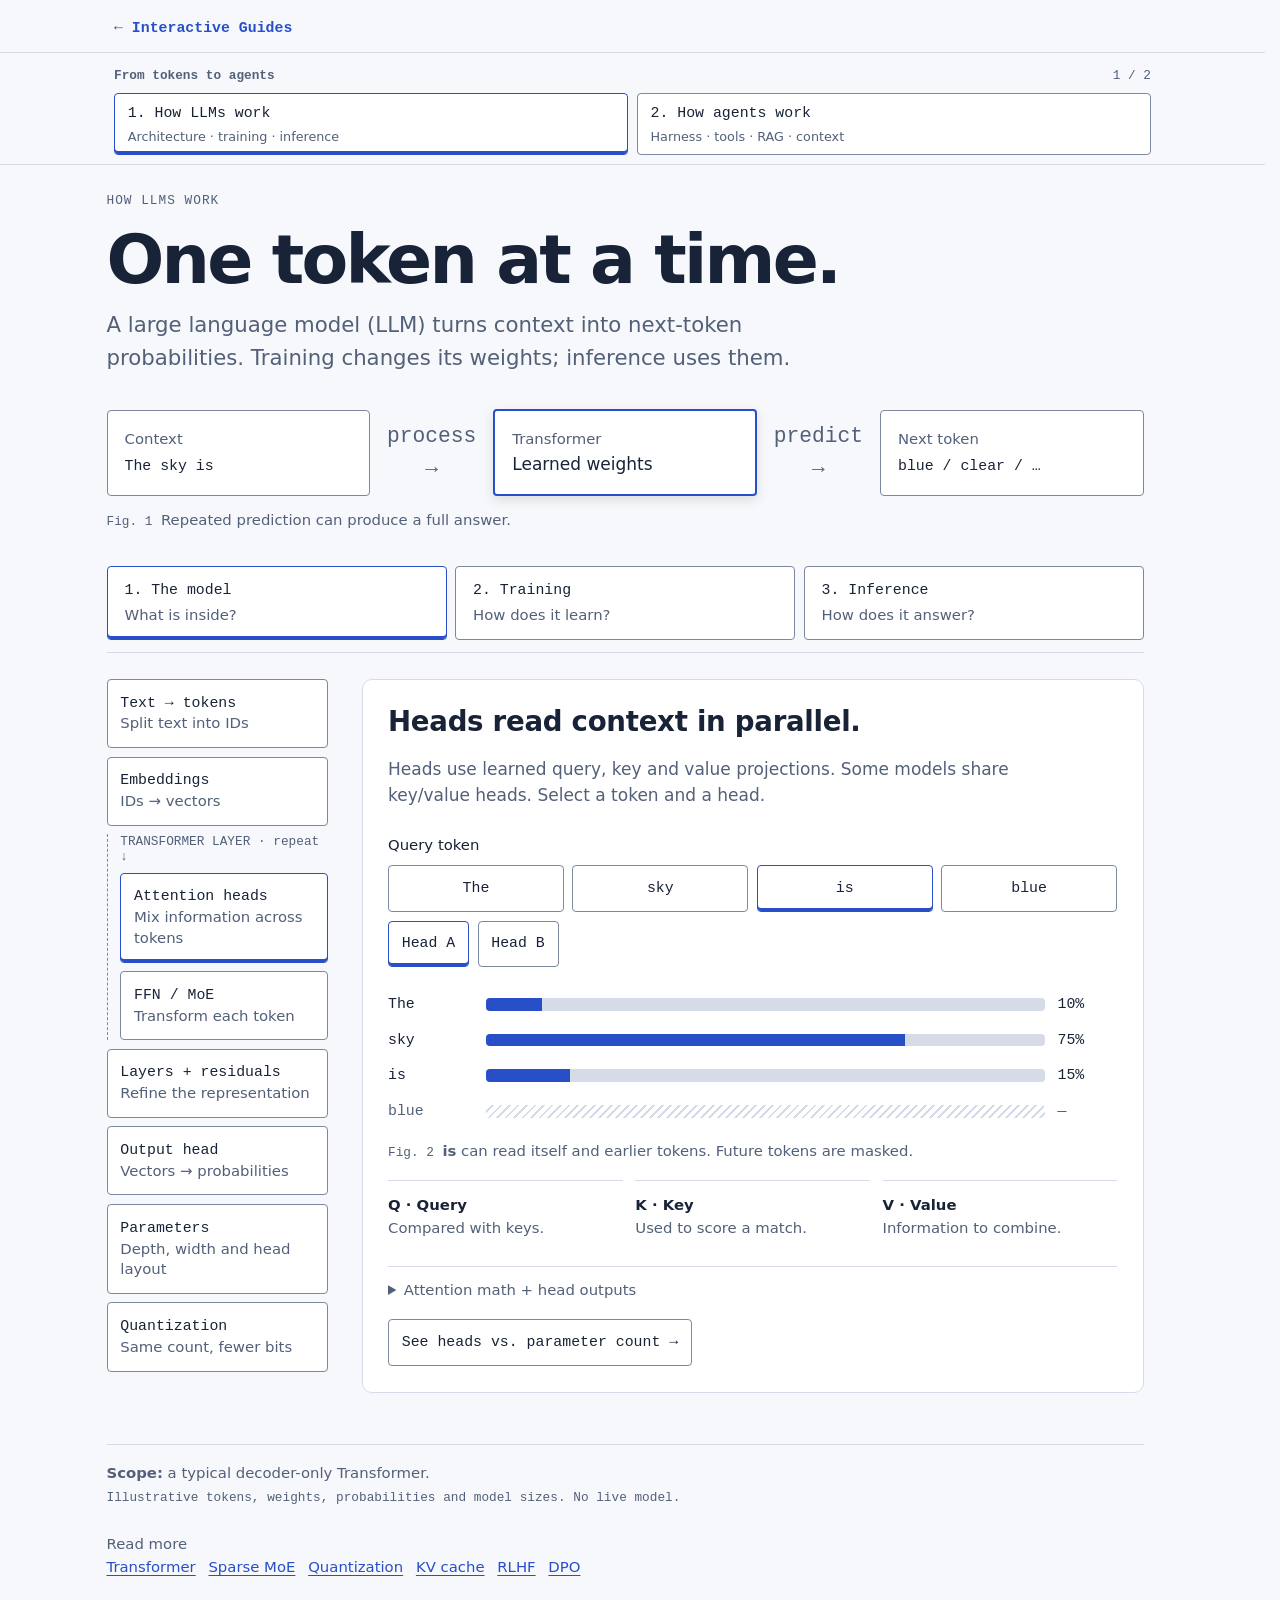
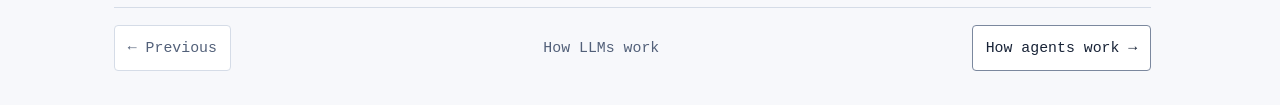
==== commit 016fa62d: "Match AI chapter footer navigation to guide pagers" ====
--- a/ai.html
+++ b/ai.html
@@ -1,7 +1,7 @@
 <!doctype html>
 <html lang="en"><head><meta charset="utf-8"><meta name="viewport" content="width=device-width,initial-scale=1"><meta name="color-scheme" content="light dark"><title>From tokens to agents</title><link rel="icon" href="data:image/svg+xml,%3Csvg xmlns='http://www.w3.org/2000/svg' viewBox='0 0 40 40'%3E%3Crect width='40' height='40' rx='8' fill='%232c4cd0'/%3E%3Cpath d='M9 12h22M9 20h22M9 28h22' stroke='white' stroke-width='3'/%3E%3C/svg%3E">
 <style>
-*{min-width:0}.book-header{position:sticky;top:0;z-index:20;background:var(--bg);border-bottom:1px solid var(--border)}.book-inner{max-width:64rem;margin:auto;padding:var(--s-3) var(--s-5) var(--s-2)}.book-heading{display:flex;align-items:baseline;gap:var(--s-3);margin-bottom:var(--s-2);font:var(--t-label)/1.5 var(--mono);color:var(--text-dim)}.book-label{flex:1;overflow:hidden;text-overflow:ellipsis;white-space:nowrap}.book-count{flex-shrink:0}.chapters{display:grid;grid-template-columns:repeat(2,minmax(0,1fr));gap:var(--s-2)}.chapters button{text-align:left;padding:var(--s-2) var(--s-3);font-family:var(--mono);font-size:.875rem}.chapters button small{display:block;margin-top:var(--s-1);font-family:var(--body);font-size:.75rem;color:var(--text-dim)}.chapters button[aria-selected=true]{border-color:var(--accent);box-shadow:inset 0 -3px var(--accent)}.chapter-panel{width:100%}.chapter-frame{display:block;width:100%;height:65rem;border:0;background:var(--bg)}.chapter-end{max-width:64rem;margin:auto;padding:0 var(--s-5) var(--s-6)}.chapter-end-inner{display:flex;align-items:center;justify-content:space-between;flex-wrap:wrap;gap:var(--s-4);border-top:1px solid var(--border);padding-top:var(--s-5)}.chapter-end p{margin:0;color:var(--text-dim);font-size:.875rem}.chapter-end strong{display:block;color:var(--text);font-weight:600}.chapter-end button{font: .875rem var(--mono)}.primary{background:var(--accent);color:var(--surface);border-color:var(--accent)}@media(prefers-color-scheme:dark){.primary{color:var(--bg)}}.sr-only{position:absolute;width:1px;height:1px;padding:0;margin:-1px;overflow:hidden;clip-path:inset(50%);white-space:nowrap;border:0}noscript{display:block;max-width:64rem;margin:auto;padding:var(--s-6)}
+*{min-width:0}.book-header{position:sticky;top:0;z-index:20;background:var(--bg);border-bottom:1px solid var(--border)}.book-inner{max-width:64rem;margin:auto;padding:var(--s-3) var(--s-5) var(--s-2)}.book-heading{display:flex;align-items:baseline;gap:var(--s-3);margin-bottom:var(--s-2);font:var(--t-label)/1.5 var(--mono);color:var(--text-dim)}.book-label{flex:1;overflow:hidden;text-overflow:ellipsis;white-space:nowrap}.book-count{flex-shrink:0}.chapters{display:grid;grid-template-columns:repeat(2,minmax(0,1fr));gap:var(--s-2)}.chapters button{text-align:left;padding:var(--s-2) var(--s-3);font-family:var(--mono);font-size:.875rem}.chapters button small{display:block;margin-top:var(--s-1);font-family:var(--body);font-size:.75rem;color:var(--text-dim)}.chapters button[aria-selected=true]{border-color:var(--accent);box-shadow:inset 0 -3px var(--accent)}.chapter-panel{width:100%}.chapter-frame{display:block;width:100%;height:65rem;border:0;background:var(--bg)}.chapter-end{max-width:64rem;margin:auto;padding:0 var(--s-5) var(--s-6)}.chapter-end .guide-pager{margin-top:0}.chapter-end button{font:.875rem var(--mono)}.sr-only{position:absolute;width:1px;height:1px;padding:0;margin:-1px;overflow:hidden;clip-path:inset(50%);white-space:nowrap;border:0}noscript{display:block;max-width:64rem;margin:auto;padding:var(--s-6)}
 @media(max-width:700px){.book-inner{padding:var(--s-3) var(--s-4)}.chapters{gap:var(--s-2)}.chapters button{padding:var(--s-2);font-size:.875rem}.chapters button small{font-size:.75rem}.book-label{font-size:.75rem;letter-spacing:0}.chapter-end{padding:0 var(--s-4) var(--s-6)}}
 @media(prefers-reduced-motion:reduce){*{scroll-behavior:auto!important}}
 @media print{.book-header{position:static}.chapters,.chapter-end{display:none}.book-label{font-size:1rem}.chapter-panel[hidden]{display:block!important}.chapter-panel{break-before:page}}
@@ -11,7 +11,7 @@
 <nav class="site-nav" aria-label="Collection"><div class="site-nav-inner"><a class="site-home" href="index.html">← Interactive Guides</a></div></nav>
 <header class="book-header"><div class="book-inner"><div class="book-heading"><strong class="book-label">From tokens to agents</strong><span class="book-count" id="chapter-count">1 / 2</span></div><nav class="chapters" role="tablist" aria-label="Guide chapters"><button id="chapter-tab-llm" data-chapter="llm" role="tab" aria-controls="chapter-llm" aria-selected="true" tabindex="0">1. How LLMs work<small>Architecture · training · inference</small></button><button id="chapter-tab-agents" data-chapter="agents" role="tab" aria-controls="chapter-agents" aria-selected="false" tabindex="-1">2. How agents work<small>Harness · tools · RAG · context</small></button></nav></div></header>
 <main id="guide-content"><section class="chapter-panel" id="chapter-llm" role="tabpanel" aria-labelledby="chapter-tab-llm"><iframe id="frame-llm" class="chapter-frame" title="Chapter 1: How LLMs work — interactive examples"></iframe></section><section class="chapter-panel" id="chapter-agents" role="tabpanel" aria-labelledby="chapter-tab-agents" hidden><iframe id="frame-agents" class="chapter-frame" title="Chapter 2: How agents work — interactive examples"></iframe></section></main>
-<div class="chapter-end"><div class="chapter-end-inner"><p id="chapter-bridge"><strong>Next: put the model inside a system.</strong>A harness adds tools, context and a controlled action loop.</p><button id="chapter-next" class="primary">Continue to agents →</button></div></div><div id="chapter-announcement" class="sr-only" aria-live="polite"></div>
+<div class="chapter-end"><nav class="guide-pager" aria-label="Previous or next chapter"><button id="chapter-previous" type="button" disabled>← Previous</button><span id="chapter-position">How LLMs work</span><button id="chapter-next" type="button">How agents work →</button></nav></div><div id="chapter-announcement" class="sr-only" aria-live="polite"></div>
 <noscript>Enable JavaScript to use this combined guide. It contains both chapters and all demos in one file: LLM architecture, parameters, quantization, training and inference; then agents, tools, skills, MCP, RAG and context.</noscript>
 <!-- Each chapter is embedded in full. Frames isolate the existing CSS and demo state; they do not load separate files. -->
 <script id="chapter-data" type="application/json">{"llm":"\u003c!doctype html>\n\u003chtml lang=\"en\">\u003chead>\u003cmeta charset=\"utf-8\">\u003cmeta name=\"viewport\" content=\"width=device-width,initial-scale=1\">\u003cmeta name=\"color-scheme\" content=\"light dark\">\u003ctitle>Inside an LLM — an interactive guide\u003c/title>\u003clink rel=\"icon\" href=\"data:image/svg+xml,%3Csvg xmlns='http://www.w3.org/2000/svg' viewBox='0 0 40 40'%3E%3Crect width='40' height='40' rx='8' fill='%232c4cd0'/%3E%3Cpath d='M9 12h22M9 20h22M9 28h22' stroke='white' stroke-width='3'/%3E%3C/svg%3E\">\u003clink rel=\"preconnect\" href=\"https://fonts.googleapis.com\">\u003clink href=\"https://fonts.googleapis.com/css2?family=Atkinson+Hyperlegible+Next:wght@400;500;600&family=Newsreader:opsz,wght@6..72,500&family=Atkinson+Hyperlegible+Mono:wght@400;600&display=swap\" rel=\"stylesheet\">\n\u003cstyle>\n:root{color-scheme:light dark;--bg:#f7f7f4;--surface:#fff;--border:#e3e3dc;--border-bright:#8e8e8a;--text:#17191c;--text-dim:#575c63;--accent:#2c4cd0;--ok:#1d7443;--warn:#836000;--risk:#b3301d;--info:#1b6a94;--t-label:.75rem;--t-small:.875rem;--t-body:1rem;--t-lead:1.25rem;--t-h2:1.625rem;--t-h1:clamp(2.25rem,5.5vw,4rem);--s-1:.25rem;--s-2:.5rem;--s-3:.75rem;--s-4:1rem;--s-5:1.5rem;--s-6:2rem;--s-7:3rem;--s-8:4.5rem;--r-1:4px;--r-2:10px;--mono:'Atkinson Hyperlegible Mono',monospace;--body:'Atkinson Hyperlegible Next',sans-serif;--display:'Newsreader',Georgia,serif;--lift:rgb(18 22 20 / .12)}\n@media(prefers-color-scheme:dark){:root{--bg:#111316;--surface:#181b1f;--border:#262a30;--border-bright:#62676c;--text:#e8e8e3;--text-dim:#9ba1a9;--accent:#93a6ff;--ok:#6cc492;--warn:#e3b94d;--risk:#f0806b;--info:#6fb8dc;--lift:rgb(0 0 0 / .45)}}\n*{box-sizing:border-box;min-width:0}html{font-size:17px}body{margin:0;background:var(--bg);color:var(--text);font-family:var(--body);line-height:1.5;font-kerning:normal;font-synthesis:none}main{max-width:64rem;margin:auto;padding:var(--s-7) var(--s-5)}h1,h2,h3,p,figure{margin:0}h1,h2{font-family:var(--display);font-weight:500;line-height:1.1;letter-spacing:-.03em;text-wrap:balance}h1{font-size:var(--t-h1);margin:var(--s-3) 0}h2{font-size:var(--t-h2);margin-bottom:var(--s-4)}h3{font-size:1rem;font-weight:600}p{max-width:65ch;text-wrap:pretty}.eyebrow,.micro{font-family:var(--mono);font-size:var(--t-label);color:var(--text-dim)}.eyebrow{letter-spacing:.08em;text-transform:uppercase}.lead{font-size:var(--t-lead);color:var(--text-dim);max-width:55ch}button,select,input{font:inherit}button,select{color:var(--text);background:var(--surface);border:1px solid var(--border-bright);border-radius:var(--r-1);padding:var(--s-2) var(--s-3);font-family:var(--mono);font-size:var(--t-small)}button{cursor:pointer}button:hover,select:hover{border-color:var(--accent)}button:focus-visible,a:focus-visible,select:focus-visible,input:focus-visible,summary:focus-visible{outline:3px solid var(--accent);outline-offset:3px}button[aria-pressed=true],button[aria-selected=true]{border-color:var(--accent);box-shadow:inset 0 -3px var(--accent)}button:disabled{cursor:default;color:var(--text-dim);border-style:dashed}a{color:var(--accent);text-underline-offset:.2em}code,.mono{font-family:var(--mono);font-size:var(--t-small)}.overview{display:grid;grid-template-columns:1fr auto 1fr auto 1fr;align-items:center;gap:var(--s-4);margin:var(--s-6) 0 var(--s-3)}.overview .box{padding:var(--s-4);border:1px solid var(--border-bright);background:var(--surface);border-radius:var(--r-1)}.box small{display:block;color:var(--text-dim);font-size:var(--t-small)}.overview .focus{border:2px solid var(--accent);box-shadow:0 4px 12px var(--lift)}.arrow{font-family:var(--mono);font-size:var(--t-label);color:var(--text-dim);text-align:center}.arrow span{display:block;font-size:var(--t-lead)}figcaption{margin-top:var(--s-3);color:var(--text-dim);font-size:var(--t-small)}figcaption .mono{font-size:var(--t-label);margin-right:var(--s-2)}.tabs{display:flex;gap:var(--s-2);border-bottom:1px solid var(--border);padding-bottom:var(--s-3);margin:var(--s-6) 0 var(--s-5)}.tabs button{flex:1;text-align:left;padding:var(--s-3) var(--s-4)}.tabs small{display:block;font-family:var(--body);color:var(--text-dim);margin-top:var(--s-1);font-size:var(--t-small)}[hidden]{display:none!important}.workspace{display:grid;grid-template-columns:13rem minmax(0,1fr);gap:var(--s-6)}.parts{display:flex;flex-direction:column;gap:var(--s-2)}.parts button{text-align:left;padding:var(--s-3)}.parts button small{display:block;font-family:var(--body);color:var(--text-dim);font-size:var(--t-small)}.parts .repeat{border-left:1px dashed var(--border-bright);padding-left:var(--s-3);display:grid;gap:var(--s-2)}.repeat-label{font:var(--t-label) var(--mono);color:var(--text-dim)}.detail{border:1px solid var(--border);border-radius:var(--r-2);padding:var(--s-5);background:var(--surface);min-height:24rem}.detail .intro{margin-bottom:var(--s-5);color:var(--text-dim)}.controls{display:flex;flex-wrap:wrap;align-items:center;gap:var(--s-2);margin-bottom:var(--s-5)}.controls label{font-size:var(--t-small)}.token-row{display:flex;gap:var(--s-2);flex-wrap:wrap;align-items:center}.token{font-family:var(--mono);font-size:var(--t-small);padding:var(--s-2) var(--s-3);border:1px solid var(--border-bright);border-radius:var(--r-1);background:var(--bg)}.token.active{border:2px solid var(--accent);font-weight:600}.token.cached{border-bottom:3px solid var(--accent)}.token.fresh{border:2px dashed var(--accent)}.token small{display:block;color:var(--text-dim);font-family:var(--body)}.note{font-size:var(--t-small);color:var(--text-dim);margin-top:var(--s-4)}.bars{display:grid;gap:var(--s-3);margin:var(--s-4) 0}.barrow{display:grid;grid-template-columns:5rem minmax(0,1fr) 3.5rem;gap:var(--s-3);align-items:center;font-family:var(--mono);font-size:var(--t-small)}.track{height:.75rem;background:var(--border);border-radius:var(--r-1);overflow:hidden}.fill{height:100%;width:var(--value);background:var(--accent)}.barrow.blocked .track{background:repeating-linear-gradient(135deg,transparent,transparent 4px,var(--border) 4px,var(--border) 6px)}.barrow.blocked{color:var(--text-dim)}.formula{padding:var(--s-3) 0;border-top:1px solid var(--border);font-family:var(--mono);font-size:var(--t-small);overflow-wrap:anywhere}.scroll{overflow-x:auto}.drawing{width:100%;min-width:480px;display:block;height:auto}.drawing text{font-family:var(--body);font-size:16px;fill:var(--text)}.drawing .sub{font-family:var(--mono);font-size:13px;fill:var(--text-dim)}.drawing rect,.drawing circle{fill:var(--bg);stroke:var(--border-bright);stroke-width:1.5}.drawing .hot{stroke:var(--accent);stroke-width:2.5}.drawing .edge{fill:none;stroke:var(--text-dim);stroke-width:1.5;marker-end:url(#arrow)}.drawing .hotedge{stroke:var(--accent);stroke-width:2.5}.drawing .idle{stroke-dasharray:5 4}.smallgrid{display:grid;grid-template-columns:repeat(3,minmax(0,1fr));gap:var(--s-3);margin-top:var(--s-4)}.smallgrid div{border-top:1px solid var(--border);padding-top:var(--s-3);font-size:var(--t-small)}.smallgrid strong{display:block}.smallgrid span{color:var(--text-dim)}details{margin-top:var(--s-5);border-top:1px solid var(--border);padding-top:var(--s-3);font-size:var(--t-small)}summary{cursor:pointer;color:var(--text-dim)}details p{margin-top:var(--s-3)}.stepnav{display:grid;grid-template-columns:repeat(4,minmax(0,1fr));gap:var(--s-2);margin-bottom:var(--s-5)}.stepnav button{text-align:left}.train-layout,.infer-layout{display:grid;grid-template-columns:minmax(0,1.35fr) minmax(0,1fr);gap:var(--s-6)}.stage{border:1px solid var(--border);padding:var(--s-5);border-radius:var(--r-2);background:var(--surface)}.stage h2{margin-bottom:var(--s-4)}.stage .micro{margin-bottom:var(--s-3)}.aligned{display:grid;grid-template-columns:repeat(4,minmax(0,1fr));gap:var(--s-2);margin:var(--s-4) 0}.aligned div{text-align:center}.aligned .token{padding:var(--s-2)}.down{color:var(--text-dim);font:var(--t-label) var(--mono);margin:var(--s-2) 0}.callout{border-top:1px solid var(--border);padding-top:var(--s-4);margin-top:var(--s-5)}.callout strong{display:block}.step-footer{display:flex;align-items:center;justify-content:space-between;margin-top:var(--s-5);gap:var(--s-3)}.primary{background:var(--accent);color:var(--surface);border-color:var(--accent)}@media(prefers-color-scheme:dark){.primary{color:var(--bg)}}.progress{display:flex;gap:var(--s-1)}.progress span{height:4px;width:var(--s-5);background:var(--border-bright)}.progress .done{background:var(--accent)}.lossmark{font-family:var(--mono);font-size:var(--t-small);margin:var(--s-3) 0}.weights{display:grid;grid-template-columns:repeat(6,1fr);gap:var(--s-2);max-width:20rem;margin:var(--s-5) 0}.weights span{aspect-ratio:1;border:1px solid var(--border-bright);display:grid;place-items:center;font:var(--t-label) var(--mono);background:var(--bg)}.weights.changed span:nth-child(3n+1){border:2px solid var(--accent)}.status{display:inline-block;font-family:var(--mono);font-size:var(--t-label);border:1px solid var(--border-bright);padding:var(--s-1) var(--s-2);border-radius:var(--r-1);margin-bottom:var(--s-4)}input[type=range]{accent-color:var(--accent);width:100%;margin:var(--s-3) 0}.infer-context{min-height:7rem;align-content:start}.cache-line{margin-top:var(--s-5);padding-top:var(--s-3);border-top:1px solid var(--border)}.infer-buttons{display:flex;gap:var(--s-2);margin-top:var(--s-5);flex-wrap:wrap}.muted{color:var(--text-dim)}footer{border-top:1px solid var(--border);margin-top:var(--s-7);padding-top:var(--s-4);display:flex;gap:var(--s-5);justify-content:space-between;flex-wrap:wrap;font-size:var(--t-small);color:var(--text-dim)}footer a{margin-right:var(--s-3)}.footer-note{font-size:var(--t-label);font-family:var(--mono)}noscript{display:block;padding:var(--s-5);border:1px solid var(--risk)}\n@media(max-width:700px){main{padding:var(--s-5) var(--s-4)}.overview{gap:var(--s-2)}.overview .box{padding:var(--s-2);font-size:var(--t-small)}.overview .box small{font-size:var(--t-label)}.arrow{font-size:var(--t-label)}.arrow .verb{display:none}.tabs button{padding:var(--s-2);font-size:var(--t-small)}.tabs small{font-size:var(--t-label)}.workspace,.train-layout,.infer-layout{grid-template-columns:minmax(0,1fr);gap:var(--s-4)}.parts{display:grid;grid-template-columns:repeat(2,minmax(0,1fr))}.parts .repeat{grid-column:1/-1;grid-template-columns:repeat(2,minmax(0,1fr));border-left:0;padding-left:0}.repeat-label{grid-column:1/-1}.parts button small{font-size:var(--t-label)}.detail,.stage{padding:var(--s-4);min-height:0}.stepnav{grid-template-columns:repeat(2,minmax(0,1fr))}.smallgrid{gap:var(--s-2)}.aligned{gap:var(--s-1)}.aligned .token{font-size:var(--t-label);padding:var(--s-2) var(--s-1)}}\n@media(prefers-reduced-motion:no-preference){.detail,.stage{animation:appear .3s ease-out}@keyframes appear{from{opacity:.3;transform:translateY(.5rem)}to{opacity:1;transform:none}}}\n@media print{body{background:white;color:black}.tabs,.controls,.stepnav,.infer-buttons,footer,.parts{display:none}.panel[hidden]{display:block!important}.panel{margin-top:2rem;break-inside:avoid}.workspace{display:block}.detail,.stage{animation:none;box-shadow:none}}\n\n.training-switch{padding-bottom:var(--s-4);border-bottom:1px solid var(--border)}.post-intro{margin-bottom:var(--s-5);color:var(--text-dim)}.post-flow{display:grid;grid-template-columns:minmax(0,1fr) auto minmax(0,1fr) auto minmax(0,1fr);gap:var(--s-3);align-items:center}.post-node{align-self:stretch;border:1px solid var(--border-bright);border-radius:var(--r-1);padding:var(--s-4);background:var(--bg)}.post-node strong,.post-node span{display:block}.post-node span{margin-top:var(--s-2);font-size:var(--t-small);color:var(--text-dim)}.post-node.is-update{border:2px solid var(--accent)}.post-edge{display:grid;gap:var(--s-1);text-align:center;max-width:8ch;font:var(--t-label) var(--mono);color:var(--text-dim)}.post-edge span:last-child{font-size:var(--t-lead)}#open-posttraining{margin-top:var(--s-3)}.post-endnote{margin-top:var(--s-5);padding-top:var(--s-4);border-top:1px solid var(--border);color:var(--text-dim);font-size:var(--t-small)}.post-endnote strong{color:var(--text)}@media(max-width:900px){.post-flow{grid-template-columns:minmax(0,1fr)}.post-edge{display:flex;align-items:center;gap:var(--s-2);max-width:none;justify-content:center}.post-edge span:last-child{transform:rotate(90deg)}}\n\n/* Parameter count and weight precision share one architecture model. */\n.size-controls{display:grid;grid-template-columns:repeat(2,minmax(0,1fr));gap:var(--s-3) var(--s-4);margin-bottom:var(--s-5)}.size-controls label{display:grid;gap:var(--s-2);font-size:var(--t-small)}.size-controls select{width:100%;max-width:100%;font-size:var(--t-small)}.size-total{display:grid;gap:var(--s-2);margin-bottom:var(--s-4)}.size-total strong{font-size:var(--t-h2);font-weight:600;letter-spacing:-.03em;line-height:1.2;font-variant-numeric:tabular-nums}.size-bars{display:grid;gap:var(--s-3)}.size-barrow{display:grid;grid-template-columns:8rem minmax(0,1fr) 5rem;align-items:center;gap:var(--s-3);font-size:var(--t-small)}.size-barrow>span:last-child{font-family:var(--mono);font-size:var(--t-small);text-align:right;font-variant-numeric:tabular-nums}.size-barrow .fill{background:var(--border-bright)}.size-barrow:first-child .fill,.storage-bars .selected .fill{background:var(--accent)}.storage-bars .size-barrow:not(.selected) .fill{background:var(--border-bright)}.storage-bars .selected{font-weight:600}.head-figure{border-top:1px solid var(--border);padding-top:var(--s-4);margin-top:var(--s-5)}.head-partition{display:grid;grid-template-columns:repeat(var(--heads),minmax(0,1fr));gap:2px;height:var(--s-5);margin:var(--s-3) 0}.head-partition span{background:var(--bg);border:1px solid var(--border-bright)}.head-partition span:first-child{background:var(--accent);border-color:var(--accent)}.head-equation{font:var(--t-small) var(--mono);font-variant-numeric:tabular-nums}.head-figure figcaption{font-size:var(--t-small)}.size-jump{margin-top:var(--s-4)}.bit-example{margin-top:var(--s-5);padding-top:var(--s-4);border-top:1px solid var(--border)}.bit-strip{display:grid;grid-template-columns:repeat(16,minmax(0,1fr));gap:var(--s-1);margin:var(--s-3) 0;height:var(--s-5)}.bit-strip span{border:1px dashed var(--border-bright);border-radius:var(--r-1)}.bit-strip .used{background:var(--accent);border:1px solid var(--accent)}\n@media(max-width:700px){.size-barrow{grid-template-columns:6rem minmax(0,1fr) 4.5rem;gap:var(--s-2)}.size-controls{gap:var(--s-3) var(--s-2)}.size-controls select{padding:var(--s-2) var(--s-1);font-size:var(--t-label)}}\n\u003c/style>\u003cstyle>main{padding-top:var(--s-5);padding-bottom:var(--s-5)}html{overflow-y:hidden}body{margin:0}.series{margin-bottom:var(--s-3)}\u003c/style>\u003c/head>\u003cbody>\n\u003csvg width=\"0\" height=\"0\" aria-hidden=\"true\" style=\"position:absolute\">\u003cdefs>\u003cmarker id=\"arrow\" viewBox=\"0 0 10 10\" refX=\"9\" refY=\"5\" markerWidth=\"6\" markerHeight=\"6\" orient=\"auto-start-reverse\">\u003cpath d=\"M0 0 10 5 0 10Z\" fill=\"context-stroke\"/>\u003c/marker>\u003c/defs>\u003c/svg>\n\u003cmain>\u003cheader>\u003cdiv class=\"eyebrow\">How LLMs work\u003c/div>\u003ch1>One token at a time.\u003c/h1>\u003cp class=\"lead\">A large language model (LLM) turns context into next-token probabilities. Training changes its weights; inference uses them.\u003c/p>\u003c/header>\n\u003cfigure>\u003cdiv class=\"overview\" role=\"img\" aria-label=\"Context tokens pass through a Transformer to produce probabilities for the next token.\">\u003cdiv class=\"box\">\u003csmall>Context\u003c/small>\u003cspan class=\"mono\">The sky is\u003c/span>\u003c/div>\u003cdiv class=\"arrow\">\u003cspan class=\"verb\">process\u003c/span>\u003cspan>→\u003c/span>\u003c/div>\u003cdiv class=\"box focus\">\u003csmall>Transformer\u003c/small>Learned weights\u003c/div>\u003cdiv class=\"arrow\">\u003cspan class=\"verb\">predict\u003c/span>\u003cspan>→\u003c/span>\u003c/div>\u003cdiv class=\"box\">\u003csmall>Next token\u003c/small>\u003cspan class=\"mono\">blue / clear / …\u003c/span>\u003c/div>\u003c/div>\u003cfigcaption>\u003cspan class=\"mono\">Fig. 1\u003c/span>Repeated prediction can produce a full answer.\u003c/figcaption>\u003c/figure>\n\u003cnav class=\"tabs\" role=\"tablist\" aria-label=\"Guide views\">\u003cbutton role=\"tab\" id=\"tab-model\" aria-controls=\"model\" aria-selected=\"true\" tabindex=\"0\" data-tab=\"model\">1. The model\u003csmall>What is inside?\u003c/small>\u003c/button>\u003cbutton role=\"tab\" id=\"tab-training\" aria-controls=\"training\" aria-selected=\"false\" tabindex=\"-1\" data-tab=\"training\">2. Training\u003csmall>How does it learn?\u003c/small>\u003c/button>\u003cbutton role=\"tab\" id=\"tab-inference\" aria-controls=\"inference\" aria-selected=\"false\" tabindex=\"-1\" data-tab=\"inference\">3. Inference\u003csmall>How does it answer?\u003c/small>\u003c/button>\u003c/nav>\n\u003cnoscript>Enable JavaScript to use the guide. A Transformer combines token information with attention, then transforms each token with an FFN. Training uses prediction errors to update weights. Inference keeps weights fixed and generates one token at a time.\u003c/noscript>\n\u003csection class=\"panel\" id=\"model\" role=\"tabpanel\" aria-labelledby=\"tab-model\">\u003cdiv class=\"workspace\">\u003cdiv class=\"parts\" aria-label=\"Select a model component\">\u003cbutton data-part=\"tokens\" aria-pressed=\"false\">Text → tokens\u003csmall>Split text into IDs\u003c/small>\u003c/button>\u003cbutton data-part=\"embedding\" aria-pressed=\"false\">Embeddings\u003csmall>IDs → vectors\u003c/small>\u003c/button>\u003cdiv class=\"repeat\">\u003cspan class=\"repeat-label\">TRANSFORMER LAYER · repeat ↓\u003c/span>\u003cbutton data-part=\"attention\" aria-pressed=\"true\">Attention heads\u003csmall>Mix information across tokens\u003c/small>\u003c/button>\u003cbutton data-part=\"ffn\" aria-pressed=\"false\">FFN / MoE\u003csmall>Transform each token\u003c/small>\u003c/button>\u003c/div>\u003cbutton data-part=\"layers\" aria-pressed=\"false\">Layers + residuals\u003csmall>Refine the representation\u003c/small>\u003c/button>\u003cbutton data-part=\"output\" aria-pressed=\"false\">Output head\u003csmall>Vectors → probabilities\u003c/small>\u003c/button>\u003cbutton data-part=\"parameters\" aria-pressed=\"false\">Parameters\u003csmall>Depth, width and head layout\u003c/small>\u003c/button>\u003cbutton data-part=\"quantization\" aria-pressed=\"false\">Quantization\u003csmall>Same count, fewer bits\u003c/small>\u003c/button>\u003c/div>\u003cdiv class=\"detail\" id=\"model-detail\" aria-live=\"polite\">\u003c/div>\u003c/div>\u003c/section>\n\u003csection class=\"panel\" id=\"training\" role=\"tabpanel\" aria-labelledby=\"tab-training\" hidden>\u003cdiv class=\"controls training-switch\" aria-label=\"Training phase\">\u003cbutton data-training-mode=\"pretraining\" aria-pressed=\"true\">Pretraining\u003c/button>\u003cbutton data-training-mode=\"posttraining\" aria-pressed=\"false\">Post-training · SFT / RLHF / more\u003c/button>\u003c/div>\u003cdiv id=\"pretraining-view\">\u003cdiv class=\"stepnav\" aria-label=\"Training steps\">\u003cbutton data-step=\"0\" aria-pressed=\"true\">1. Predict\u003c/button>\u003cbutton data-step=\"1\" aria-pressed=\"false\">2. Measure error\u003c/button>\u003cbutton data-step=\"2\" aria-pressed=\"false\">3. Backpropagate\u003c/button>\u003cbutton data-step=\"3\" aria-pressed=\"false\">4. Update\u003c/button>\u003c/div>\u003cdiv class=\"train-layout\">\u003cfigure class=\"stage\">\u003cdiv class=\"micro\">NEXT-TOKEN PRETRAINING · one toy batch\u003c/div>\u003cdiv id=\"train-picture\">\u003c/div>\u003cfigcaption id=\"train-caption\">\u003c/figcaption>\u003c/figure>\u003cdiv class=\"stage\">\u003ch2 id=\"train-title\">\u003c/h2>\u003cp id=\"train-text\">\u003c/p>\u003cdiv id=\"train-extra\">\u003c/div>\u003cdiv class=\"callout\">\u003cstrong>Training changes parameters.\u003c/strong>\u003cp class=\"muted\">Repeat over many batches. Instruction tuning then trains on desired responses, including tool requests. Preference training uses feedback to shape behavior.\u003c/p>\u003c/div>\u003cbutton id=\"open-posttraining\">How does it become an assistant? →\u003c/button>\u003cdiv class=\"step-footer\">\u003cbutton id=\"train-next\" class=\"primary\">Next step →\u003c/button>\u003cdiv class=\"progress\" aria-label=\"Step 1 of 4\" id=\"train-progress\">\u003c/div>\u003c/div>\u003c/div>\u003c/div>\u003c/div>\u003cdiv id=\"posttraining-view\" hidden>\u003cp class=\"post-intro\">Pretraining learns prediction. Post-training shapes responses. These methods can be alternatives or combined—not a required sequence.\u003c/p>\u003cdiv class=\"workspace\">\u003cdiv class=\"parts\" aria-label=\"Choose a post-training method\">\u003cbutton data-post-method=\"sft\" aria-pressed=\"true\">SFT\u003csmall>Learn from target responses\u003c/small>\u003c/button>\u003cbutton data-post-method=\"rlhf\" aria-pressed=\"false\">RLHF\u003csmall>Human feedback → reward\u003c/small>\u003c/button>\u003cbutton data-post-method=\"dpo\" aria-pressed=\"false\">DPO\u003csmall>Direct preference loss\u003c/small>\u003c/button>\u003cbutton data-post-method=\"rlaif\" aria-pressed=\"false\">RLAIF\u003csmall>AI feedback → reward\u003c/small>\u003c/button>\u003cbutton data-post-method=\"rlvr\" aria-pressed=\"false\">RLVR\u003csmall>Checkable outcomes → reward\u003c/small>\u003c/button>\u003c/div>\u003cdiv class=\"detail\" id=\"posttraining-detail\" aria-live=\"polite\">\u003c/div>\u003c/div>\u003cp class=\"post-endnote\">\u003cstrong>Training changes weights; RAG supplies context.\u003c/strong> Post-training can improve instruction following and tool requests. It does not guarantee correct or safe outputs, and it does not execute tools.\u003c/p>\u003cdetails>\u003csummary>Where do PPO, GRPO and synthetic data fit?\u003c/summary>\u003cp>PPO (proximal policy optimization) and GRPO (group relative policy optimization) are examples of reinforcement-learning update algorithms. They are not feedback sources or model architectures.\u003c/p>\u003cp>Synthetic data means examples or labels generated by software, often another model. It can supply SFT examples or preference data. It is a data source, not a separate training objective.\u003c/p>\u003cp>Fine-tuning can update all model weights or a smaller trainable subset, such as adapters trained with low-rank adaptation (LoRA). The training objective and the choice of trainable parameters are separate decisions.\u003c/p>\u003c/details>\u003c/div>\u003c/section>\n\u003csection class=\"panel\" id=\"inference\" role=\"tabpanel\" aria-labelledby=\"tab-inference\" hidden>\u003cdiv class=\"infer-layout\">\u003cfigure class=\"stage\">\u003cspan class=\"status\" id=\"infer-phase\">READY · weights fixed\u003c/span>\u003ch2>Read once. Then extend.\u003c/h2>\u003cdiv class=\"token-row infer-context\" id=\"infer-context\" aria-label=\"Current context\">\u003c/div>\u003cdiv class=\"cache-line\">\u003cdiv class=\"micro\">KEY–VALUE (KV) CACHE\u003c/div>\u003cp id=\"cache-text\" class=\"note\">\u003c/p>\u003c/div>\u003cdiv class=\"infer-buttons\">\u003cbutton id=\"infer-action\" class=\"primary\">Run prefill →\u003c/button>\u003cbutton id=\"infer-reset\">Reset\u003c/button>\u003c/div>\u003cfigcaption>\u003cspan class=\"mono\">Fig. 4\u003c/span>\u003cspan id=\"infer-caption\">Prefill processes all prompt tokens with causal attention.\u003c/span>\u003c/figcaption>\u003c/figure>\u003cdiv class=\"stage\">\u003cdiv class=\"controls\">\u003clabel for=\"temp\">Temperature \u003coutput id=\"temp-value\">1.0\u003c/output>\u003c/label>\u003c/div>\u003cinput id=\"temp\" type=\"range\" min=\"0.2\" max=\"2\" step=\"0.1\" value=\"1\" aria-label=\"Sampling temperature\">\u003cdiv class=\"micro\">LOWER: MORE CONCENTRATED · HIGHER: FLATTER\u003c/div>\u003cdiv id=\"infer-probs\" class=\"bars\" aria-live=\"polite\">\u003c/div>\u003cp id=\"infer-explanation\" class=\"note\">Run prefill to get the first next-token distribution.\u003c/p>\u003cdetails>\u003csummary>What the cache saves\u003c/summary>\u003cp>Each attention layer stores earlier key and value vectors. Decode computes the new token’s vectors and attends to the cached prefix. It still runs the model’s layers for the new token. The cache is not a store of finished answers. Weight quantization does not automatically reduce cache precision or cache size.\u003c/p>\u003c/details>\u003c/div>\u003c/div>\u003c/section>\n\u003cfooter>\u003cdiv>\u003cstrong>Scope:\u003c/strong> a typical decoder-only Transformer.\u003cbr>\u003cspan class=\"footer-note\">Illustrative tokens, weights, probabilities and model sizes. No live model.\u003c/span>\u003c/div>\u003cdiv>Read more\u003cbr>\u003ca href=\"https://arxiv.org/abs/1706.03762\" target=\"_blank\" rel=\"noopener\">Transformer\u003c/a>\u003ca href=\"https://arxiv.org/abs/2101.03961\" target=\"_blank\" rel=\"noopener\">Sparse MoE\u003c/a>\u003ca href=\"https://huggingface.co/docs/transformers/quantization/overview\" target=\"_blank\" rel=\"noopener\">Quantization\u003c/a>\u003ca href=\"https://huggingface.co/docs/transformers/cache_explanation\" target=\"_blank\" rel=\"noopener\">KV cache\u003c/a>\u003ca href=\"https://arxiv.org/abs/2203.02155\" target=\"_blank\" rel=\"noopener\">RLHF\u003c/a>\u003ca href=\"https://arxiv.org/abs/2305.18290\" target=\"_blank\" rel=\"noopener\">DPO\u003c/a>\u003c/div>\u003c/footer>\n\u003c/main>\u003cscript>\nconst \u0024=s=>document.querySelector(s), \u0024\u0024=s=>[...document.querySelectorAll(s)];\nconst tabs=\u0024\u0024('[data-tab]');function showTab(name){tabs.forEach(b=>{const on=b.dataset.tab===name;b.setAttribute('aria-selected',on);b.tabIndex=on?0:-1;\u0024('#'+b.dataset.tab).hidden=!on;});}tabs.forEach((b,i)=>{b.onclick=()=>showTab(b.dataset.tab);b.onkeydown=e=>{let n=i;if(e.key==='ArrowRight')n=(i+1)%3;else if(e.key==='ArrowLeft')n=(i+2)%3;else if(e.key==='Home')n=0;else if(e.key==='End')n=2;else return;e.preventDefault();showTab(tabs[n].dataset.tab);tabs[n].focus();};});\nfunction bars(labels,values,blocked=[]){return '\u003cdiv class=\"bars\">'+labels.map((x,i)=>`\u003cdiv class=\"barrow \u0024{blocked.includes(i)?'blocked':''}\">\u003cspan>\u0024{x}\u003c/span>\u003cdiv class=\"track\">\u003cdiv class=\"fill\" style=\"--value:\u0024{values[i]*100}%\">\u003c/div>\u003c/div>\u003cspan>\u0024{blocked.includes(i)?'—':Math.round(values[i]*100)+'%'}\u003c/span>\u003c/div>`).join('')+'\u003c/div>';}\nfunction svg(content,label){return `\u003cdiv class=\"scroll\">\u003csvg class=\"drawing\" viewBox=\"0 0 560 220\" role=\"img\" aria-label=\"\u0024{label}\">\u0024{content}\u003c/svg>\u003c/div>`;}\nfunction node(x,y,w,h,title,sub='',cls=''){return `\u003crect class=\"\u0024{cls}\" x=\"\u0024{x}\" y=\"\u0024{y}\" width=\"\u0024{w}\" height=\"\u0024{h}\" rx=\"4\"/>\u003ctext x=\"\u0024{x+12}\" y=\"\u0024{y+26}\">\u0024{title}\u003c/text>\u0024{sub?`\u003ctext class=\"sub\" x=\"\u0024{x+12}\" y=\"\u0024{y+47}\">\u0024{sub}\u003c/text>`:''}`;}\nlet head=0,query=2,moe=false;\nconst attentionData=[[[1,0,0,0],[.7,.3,0,0],[.1,.75,.15,0],[.08,.55,.17,.2]],[[1,0,0,0],[.2,.8,0,0],[.1,.2,.7,0],[.05,.1,.65,.2]]];\nconst words=['The','sky','is','blue'];\nfunction attention(){return `\u003ch2>Heads read context in parallel.\u003c/h2>\u003cp class=\"intro\">Heads use learned query, key and value projections. Some models share key/value heads. Select a token and a head.\u003c/p>\u003cdiv class=\"controls\">\u003clabel for=\"query\">Query token\u003c/label>\u003cselect id=\"query\">\u0024{words.map((w,i)=>`\u003coption value=\"\u0024{i}\" \u0024{i===query?'selected':''}>\u0024{w}\u003c/option>`).join('')}\u003c/select>\u003cbutton data-head=\"0\" aria-pressed=\"\u0024{head===0}\">Head A\u003c/button>\u003cbutton data-head=\"1\" aria-pressed=\"\u0024{head===1}\">Head B\u003c/button>\u003c/div>\u003cfigure>\u003cdiv id=\"attn-bars\">\u0024{bars(words,attentionData[head][query],words.map((_,i)=>i).filter(i=>i>query))}\u003c/div>\u003cfigcaption>\u003cspan class=\"mono\">Fig. 2\u003c/span>\u003cstrong>\u0024{words[query]}\u003c/strong> can read itself and earlier tokens. Future tokens are masked.\u003c/figcaption>\u003c/figure>\u003cdiv class=\"smallgrid\">\u003cdiv>\u003cstrong>Q · Query\u003c/strong>\u003cspan>Compared with keys.\u003c/span>\u003c/div>\u003cdiv>\u003cstrong>K · Key\u003c/strong>\u003cspan>Used to score a match.\u003c/span>\u003c/div>\u003cdiv>\u003cstrong>V · Value\u003c/strong>\u003cspan>Information to combine.\u003c/span>\u003c/div>\u003c/div>\u003cdetails>\u003csummary>Attention math + head outputs\u003c/summary>\u003cp class=\"formula\">softmax(QKᵀ / √dₖ + causal mask)V\u003c/p>\u003cp>Softmax turns allowed scores into attention weights. A head returns a weighted sum of values. The model joins head outputs, then applies an output projection. These toy heads have no fixed linguistic roles.\u003c/p>\u003cp>Heads divide a layer’s attention width. More heads at the same total width need not add parameters.\u003c/p>\u003c/details>\u003cbutton class=\"size-jump\" data-part-link=\"parameters\">See heads vs. parameter count →\u003c/button>`;}\nfunction ffnDiagram(){if(!moe)return svg(`\u003cpath class=\"edge\" d=\"M115 106H186\"/>\u003ctext class=\"sub\" x=\"121\" y=\"90\">expand\u003c/text>\u003cpath class=\"edge\" d=\"M365 106H435\"/>\u003ctext class=\"sub\" x=\"373\" y=\"90\">project\u003c/text>\u0024{node(0,73,115,66,'Token x','one vector')}\u0024{node(190,59,175,94,'Dense FFN','nonlinearity','hot')}\u0024{node(440,73,118,66,'Update','same width')}\u003ctext class=\"sub\" x=\"190\" y=\"183\">Same network for every token\u003c/text>`,'A dense feed-forward network expands a token vector, applies a nonlinearity, and projects it back.');return svg(`\u003cpath class=\"edge hotedge\" d=\"M110 110H160V40H234\"/>\u003cpath class=\"edge idle\" d=\"M160 110V100H234\"/>\u003cpath class=\"edge hotedge\" d=\"M160 110V160H234\"/>\u003cpath class=\"edge hotedge\" d=\"M355 40H398V110H435\"/>\u003cpath class=\"edge hotedge\" d=\"M355 160H398V110\"/>\u003ctext class=\"sub\" x=\"164\" y=\"20\">route\u003c/text>\u003ctext class=\"sub\" x=\"412\" y=\"87\">combine\u003c/text>\u0024{node(0,77,110,66,'Router','token x')}\u0024{node(240,14,115,48,'Expert A','','hot')}\u0024{node(240,76,115,48,'Expert B','','idle')}\u0024{node(240,138,115,48,'Expert C','','hot')}\u0024{node(440,77,118,66,'Update','weighted sum')}\u003ctext class=\"sub\" x=\"240\" y=\"211\">A + C active · B skipped\u003c/text>`,'A learned router selects two of three expert feed-forward networks and combines their outputs.');}\nfunction ffn(){return `\u003ch2>\u0024{moe?'MoE selects a few expert networks.':'The FFN transforms each token.'}\u003c/h2>\u003cp class=\"intro\">Attention mixes tokens. A feed-forward network (FFN) transforms each token’s vector independently.\u003c/p>\u003cdiv class=\"controls\">\u003cbutton data-moe=\"false\" aria-pressed=\"\u0024{!moe}\">Dense FFN\u003c/button>\u003cbutton data-moe=\"true\" aria-pressed=\"\u0024{moe}\">Sparse MoE\u003c/button>\u003c/div>\u003cfigure>\u0024{ffnDiagram()}\u003cfigcaption>\u003cspan class=\"mono\">Fig. 2\u003c/span>\u0024{moe?'A mixture of experts (MoE) replaces some FFNs with routed expert FFNs.':'Learned matrices and a nonlinearity produce an update for each token.'}\u003c/figcaption>\u003c/figure>\u003cp class=\"note\">\u0024{moe?'More total parameters, with only a subset used per token. Experts still need memory. Routing adds communication cost. Expert names do not imply fixed topics.':'Modern FFNs often use a gate, such as SwiGLU. Unlike attention, this operation does not directly read other token positions.'}\u003c/p>\u003cdetails>\u003csummary>\u0024{moe?'What stays the same?':'A simple FFN'}\u003c/summary>\u003cp>\u0024{moe?'Tokens, attention, residual connections and next-token prediction remain. The number of selected experts and routing rules vary by model.':'FFN(x) = W₂ σ(W₁x + b₁) + b₂. The hidden width is often larger than the token vector width. Gated variants add another learned projection.'}\u003c/p>\u003c/details>`;}\n// A deliberately bounded, dense decoder model. No claim about a named checkpoint.\nconst sizeSettings={layers:32,width:4096,heads:32,gqa:false,bits:16};\nfunction parameterModel(s=sizeSettings){\n  const d=s.width,L=s.layers,H=s.heads,K=s.gqa?H/4:H,V=32000;\n  const headWidth=d/H,kvWidth=K*headWidth,ffnWidth=Math.ceil((8*d/3)/256)*256;\n  const attentionPerLayer=2*d*d+2*d*kvWidth,ffnPerLayer=3*d*ffnWidth;\n  const embeddings=V*d,norms=(2*L+1)*d;\n  const attention=L*attentionPerLayer,ffn=L*ffnPerLayer,total=embeddings+norms+attention+ffn;\n  return {d,L,H,K,V,headWidth,kvWidth,ffnWidth,attentionPerLayer,ffnPerLayer,embeddings,norms,attention,ffn,total,weightBytes:total*s.bits/8};\n}\nconst compactCount=n=>n>=1e9?(n/1e9).toFixed(2)+'B':(n/1e6).toFixed(1)+'M';\nconst gb=n=>(n/1e9).toFixed(2)+' GB';\nfunction sizeSelect(id,label,values,value){return `\u003clabel for=\"\u0024{id}\">\u0024{label}\u003cselect id=\"\u0024{id}\">\u0024{values.map(v=>`\u003coption value=\"\u0024{v}\" \u0024{v===value?'selected':''}>\u0024{v.toLocaleString('en-US')}\u003c/option>`).join('')}\u003c/select>\u003c/label>`;}\nfunction parameterView(){const p=parameterModel();return `\u003ch2>Layers hold parameters. Heads divide attention.\u003c/h2>\u003cp class=\"intro\">A parameter is one learned scalar, usually a matrix entry. Width sets matrix sizes; depth repeats the layer’s matrices.\u003c/p>\u003cdiv class=\"size-controls\">\u0024{sizeSelect('size-layers','Layers · depth',[16,32,48,64],p.L)}\u0024{sizeSelect('size-width','Vector width',[2048,4096,8192],p.d)}\u0024{sizeSelect('size-heads','Query heads per layer',[8,16,32,64],p.H)}\u003clabel for=\"size-gqa\">Key/value layout\u003cselect id=\"size-gqa\">\u003coption value=\"false\" \u0024{!sizeSettings.gqa?'selected':''}>MHA · one KV head per Q head\u003c/option>\u003coption value=\"true\" \u0024{sizeSettings.gqa?'selected':''}>GQA · four Q heads share KV\u003c/option>\u003c/select>\u003c/label>\u003c/div>\u003cfigure>\u003cdiv class=\"size-total\">\u003cspan class=\"micro\">ILLUSTRATIVE DENSE MODEL\u003c/span>\u003cstrong id=\"parameter-total\" data-count=\"\u0024{p.total}\">\u0024{compactCount(p.total)} parameters\u003c/strong>\u003c/div>\u003cdiv class=\"size-bars\" role=\"img\" aria-label=\"\u0024{compactCount(p.total)} parameters: \u0024{compactCount(p.ffn)} in FFNs, \u0024{compactCount(p.attention)} in attention, \u0024{compactCount(p.embeddings+p.norms)} in embeddings and norms.\">\u0024{[['FFNs',p.ffn],['Attention',p.attention],['Embedding + norm',p.embeddings+p.norms]].map(([name,n])=>`\u003cdiv class=\"size-barrow\">\u003cspan>\u0024{name}\u003c/span>\u003cdiv class=\"track\">\u003cdiv class=\"fill\" style=\"--value:\u0024{n/p.total*100}%\">\u003c/div>\u003c/div>\u003cspan>\u0024{compactCount(n)}\u003c/span>\u003c/div>`).join('')}\u003c/div>\u003cfigcaption>\u003cspan class=\"mono\">Fig. 2\u003c/span>More layers add parameters linearly. Greater width grows layer matrices roughly quadratically here.\u003c/figcaption>\u003c/figure>\u003cfigure class=\"head-figure\">\u003cdiv class=\"micro\">ONE LAYER’S QUERY WIDTH · split across heads\u003c/div>\u003cdiv class=\"head-partition\" style=\"--heads:\u0024{p.H}\" role=\"img\" aria-label=\"\u0024{p.H} query heads of width \u0024{p.headWidth}, totaling width \u0024{p.d}.\">\u0024{Array.from({length:p.H},()=>'\u003cspan>\u003c/span>').join('')}\u003c/div>\u003cdiv class=\"head-equation\">\u0024{p.H} heads × \u0024{p.headWidth} values = \u0024{p.d.toLocaleString('en-US')} total width\u003c/div>\u003cfigcaption>\u0024{sizeSettings.gqa?`\u0024{p.K} KV heads serve \u0024{p.H} query heads. This GQA setting uses fewer K/V projection parameters and a smaller KV cache than MHA.`:'Standard multi-head attention (MHA): change the head count at fixed width. The projection parameter count stays the same.'}\u003c/figcaption>\u003c/figure>\u003cp class=\"note\">Try doubling depth, then width. Heads are not extra layers. Parameter count alone does not determine model quality.\u003c/p>\u003cdetails>\u003csummary>Counting rule + assumptions\u003c/summary>\u003cp class=\"formula\">P = Vd + L(2d² + 2d·dKV + 3dm + 2d) + d\u003c/p>\u003cp>d = vector width; L = layers; V = vocabulary size; m = gated FFN width. dKV = KV heads × head width. Attention contributes 2d² + 2d·dKV per layer; the gated FFN contributes 3dm.\u003c/p>\u003cp>This calculator uses a vocabulary of \u0024{p.V.toLocaleString('en-US')}, a gated FFN width of \u0024{p.ffnWidth.toLocaleString('en-US')}, two RMSNorm scales per layer and one final RMSNorm. It omits biases and uses tied input/output embeddings, counted once. FFN width is about 8d/3, rounded up to a multiple of 256.\u003c/p>\u003cp>GQA means grouped-query attention. Here, four query heads share each KV head. Changing query-head count preserves that ratio, so the projection parameter count stays fixed. Other designs can change the count.\u003c/p>\u003cp>This is a dense model, not MoE. An MoE count must include all stored expert weights and routers, even when a token uses only some experts.\u003c/p>\u003c/details>\u003cbutton class=\"size-jump\" data-part-link=\"quantization\">Compare weight precision →\u003c/button>`;}\nfunction quantizationView(){const p=parameterModel(),bits=sizeSettings.bits;const rows=[16,8,4];return `\u003ch2>Quantization changes bits, not parameter count.\u003c/h2>\u003cp class=\"intro\">Store approximate weights with fewer bits. The model keeps its layers, heads and number of weights—not their exact original values.\u003c/p>\u003cdiv class=\"controls\" aria-label=\"Weight precision\">\u0024{rows.map(b=>`\u003cbutton data-bits=\"\u0024{b}\" aria-pressed=\"\u0024{b===bits}\">\u0024{b===16?'16-bit float':b+'-bit quantized'}\u003c/button>`).join('')}\u003c/div>\u003cfigure>\u003cdiv class=\"size-total\">\u003cspan class=\"micro\">SAME \u0024{compactCount(p.total)} PARAMETERS · CURRENT ARCHITECTURE SETTINGS\u003c/span>\u003cstrong id=\"weight-storage\" data-bytes=\"\u0024{p.weightBytes}\">\u0024{gb(p.weightBytes)} ideal weight storage\u003c/strong>\u003c/div>\u003cdiv class=\"size-bars storage-bars\" role=\"img\" aria-label=\"Ideal storage: \u0024{rows.map(b=>b+' bit '+gb(p.total*b/8)).join(', ')}. Selected \u0024{bits} bit.\">\u0024{rows.map(b=>`\u003cdiv class=\"size-barrow \u0024{b===bits?'selected':''}\">\u003cspan>\u0024{b}-bit\u0024{b===bits?' ←':''}\u003c/span>\u003cdiv class=\"track\">\u003cdiv class=\"fill\" style=\"--value:\u0024{b/16*100}%\">\u003c/div>\u003c/div>\u003cspan>\u0024{gb(p.total*b/8)}\u003c/span>\u003c/div>`).join('')}\u003c/div>\u003cfigcaption>\u003cspan class=\"mono\">Fig. 2\u003c/span>Same parameter count × fewer bits per weight = less storage.\u003c/figcaption>\u003c/figure>\u003cdiv class=\"bit-example\">\u003cspan class=\"micro\">BITS PER STORED WEIGHT · idealized payload\u003c/span>\u003cdiv class=\"bit-strip\" role=\"img\" aria-label=\"\u0024{bits} bits per weight out of a 16-bit baseline.\">\u0024{Array.from({length:16},(_,i)=>`\u003cspan class=\"\u0024{i\u003cbits?'used':''}\">\u003c/span>`).join('')}\u003c/div>\u003cspan class=\"mono\">\u0024{bits} / 16 bits\u0024{bits\u003c16?' · '+(bits===8?'½':'¼')+' of the 16-bit payload':''}\u003c/span>\u003c/div>\u003cdiv class=\"smallgrid\">\u003cdiv>\u003cstrong>Unchanged\u003c/strong>\u003cspan>Weight count, layer count, head layout\u003c/span>\u003c/div>\u003cdiv>\u003cstrong>Changed\u003c/strong>\u003cspan>Numerical precision and stored values\u003c/span>\u003c/div>\u003cdiv>\u003cstrong>Trade-off\u003c/strong>\u003cspan>Less memory; possible quality loss\u003c/span>\u003c/div>\u003c/div>\u003cp class=\"note\">This is not total GPU memory. Add quantization metadata, higher-precision tensors, the KV cache, activations and runtime workspace. Lower bit width does not guarantee faster execution.\u003c/p>\u003cdetails>\u003csummary>Formula, inference and training\u003c/summary>\u003cp class=\"formula\">Ideal weight bytes = parameters × bits / 8\u003c/p>\u003cp>GB is decimal: 10⁹ bytes. Bars assume every weight uses the selected bit width, with no packing overhead. Real formats often keep some tensors at higher precision and store scales or other metadata.\u003c/p>\u003cp>Quantization maps weights to a limited set of values, often using a scale for each group. Runtime kernels use or reconstruct approximations. Compute precision can differ from storage precision.\u003c/p>\u003cp>Weight quantization does not automatically quantize the KV cache. Longer context and larger batches can still increase memory use.\u003c/p>\u003cp>Post-training quantization converts a trained model, often with calibration. Quantization-aware training accounts for rounding during training. Neither is the same as deleting parameters through pruning.\u003c/p>\u003c/details>\u003cbutton class=\"size-jump\" data-part-link=\"parameters\">Change layers, width or heads →\u003c/button>`;}\nfunction bindSizeControls(part){\n  for(const key of ['layers','width','heads']){const input=document.querySelector('#size-'+key);if(input)input.onchange=()=>{sizeSettings[key]=+input.value;renderPart(part);document.querySelector('#size-'+key).focus();};}\n  const gqa=document.querySelector('#size-gqa');if(gqa)gqa.onchange=()=>{sizeSettings.gqa=gqa.value==='true';renderPart(part);document.querySelector('#size-gqa').focus();};\n  document.querySelectorAll('[data-bits]').forEach(b=>b.onclick=()=>{sizeSettings.bits=+b.dataset.bits;renderPart('quantization');document.querySelector('[data-bits=\"'+sizeSettings.bits+'\"]').focus();});\n  document.querySelectorAll('[data-part-link]').forEach(b=>b.onclick=()=>{const target=b.dataset.partLink;renderPart(target);document.querySelector('[data-part=\"'+target+'\"]').focus();});\n}\n\nconst content={\nparameters:parameterView,\nquantization:quantizationView,\ntokens:()=>`\u003ch2>Tokens are pieces of text.\u003c/h2>\u003cp class=\"intro\">A tokenizer maps text pieces to vocabulary IDs. A token can be a word, part of a word, or punctuation.\u003c/p>\u003cfigure>\u003cdiv class=\"token-row\">\u003cspan class=\"token\">un\u003csmall>ID 314\u003c/small>\u003c/span>\u003cspan class=\"token\">believ\u003csmall>ID 842\u003c/small>\u003c/span>\u003cspan class=\"token\">able\u003csmall>ID 71\u003c/small>\u003c/span>\u003cspan class=\"token\">!\u003csmall>ID 9\u003c/small>\u003c/span>\u003c/div>\u003cfigcaption>\u003cspan class=\"mono\">Fig. 2\u003c/span>“unbelievable!” becomes a sequence of IDs in this toy tokenizer.\u003c/figcaption>\u003c/figure>\u003cp class=\"note\">Real splits and IDs depend on the tokenizer. The model predicts token IDs, not whole sentences.\u003c/p>`,\nembedding:()=>`\u003ch2>IDs become learned vectors.\u003c/h2>\u003cp class=\"intro\">An embedding table maps each token ID to a vector of numbers. The model also needs position information.\u003c/p>\u003cfigure>\u0024{svg(`\u003cpath class=\"edge\" d=\"M110 110H202\"/>\u003ctext class=\"sub\" x=\"123\" y=\"90\">look up\u003c/text>\u003cpath class=\"edge\" d=\"M355 110H436\"/>\u003ctext class=\"sub\" x=\"368\" y=\"90\">return\u003c/text>\u0024{node(0,77,110,66,'ID 842','a token')}\u0024{node(208,59,147,102,'Embedding','learned table','hot')}\u0024{node(442,77,116,66,'Vector x','[.2, −.4, …]')}\u003ctext class=\"sub\" x=\"120\" y=\"201\">Position: often added through rotary Q/K transforms\u003c/text>`,'A token ID looks up a learned embedding vector. Position information is also provided, often via rotary query and key transforms.')}\u003cfigcaption>\u003cspan class=\"mono\">Fig. 2\u003c/span>Vectors carry numerical features, not explicit dictionary definitions.\u003c/figcaption>\u003c/figure>\u003cp class=\"note\">Many current models use rotary position embeddings (RoPE) in attention. Other models add position vectors to token embeddings.\u003c/p>\u003cdetails>\u003csummary>Token embeddings vs. retrieval embeddings\u003c/summary>\u003cfigure>\u003cdiv class=\"smallgrid\" style=\"grid-template-columns:repeat(2,minmax(0,1fr))\">\u003cdiv>\u003cstrong>Token embeddings · inside the LLM\u003c/strong>\u003cspan>Token ID → learned vector → Transformer layers\u003c/span>\u003c/div>\u003cdiv>\u003cstrong>Retrieval embeddings · search\u003c/strong>\u003cspan>Query or passage → encoder → vector for similarity search\u003c/span>\u003c/div>\u003c/div>\u003cfigcaption>Both use vectors, but they serve different purposes. A search embedding is not a token-table lookup.\u003c/figcaption>\u003c/figure>\u003cp>Retrieval often uses a separate embedding model. Query and passage vectors must use compatible encoders. The selected passage text usually enters the generative LLM’s context—not the search vectors themselves.\u003c/p>\u003c/details>`,\nattention,ffn,\nlayers:()=>`\u003ch2>Each layer refines the vectors.\u003c/h2>\u003cp class=\"intro\">A layer contains attention and an FFN. Each layer has its own learned weights; heads run in parallel inside attention.\u003c/p>\u003cfigure>\u0024{svg(`\u003cpath class=\"edge\" d=\"M20 110H64\"/>\u003cpath class=\"edge\" d=\"M211 110H260\"/>\u003cpath class=\"edge\" d=\"M405 110H455\"/>\u003cpath class=\"edge\" d=\"M516 110H555\"/>\u003cpath class=\"edge\" d=\"M25 110V25H235V105\"/>\u003cpath class=\"edge\" d=\"M245 110V190H430V115\"/>\u003ctext class=\"sub\" x=\"60\" y=\"17\">add original x\u003c/text>\u003ctext class=\"sub\" x=\"286\" y=\"213\">add current x\u003c/text>\u0024{node(70,76,141,68,'Norm → Attn','parallel heads','hot')}\u003ccircle cx=\"236\" cy=\"110\" r=\"13\"/>\u003ctext x=\"230\" y=\"116\">+\u003c/text>\u0024{node(266,76,139,68,'Norm → FFN','or MoE')}\u003ccircle cx=\"431\" cy=\"110\" r=\"13\"/>\u003ctext x=\"425\" y=\"116\">+\u003c/text>\u0024{node(461,76,57,68,'x′')}\u003ctext class=\"sub\" x=\"443\" y=\"160\">next layer →\u003c/text>`,'A pre-normalized Transformer layer uses residual additions around attention and the FFN, then sends the updated vectors into the next layer.')}\u003cfigcaption>\u003cspan class=\"mono\">Fig. 2\u003c/span>Residual paths add updates to the current vectors. Normalization controls their scale.\u003c/figcaption>\u003c/figure>\u003cp class=\"note\">The layer stack runs in sequence. More layers add new sets of parameters; greater width enlarges their matrices. This is a common pre-norm layout.\u003c/p>`,\noutput:()=>`\u003ch2>The output head scores the vocabulary.\u003c/h2>\u003cp class=\"intro\">After final normalization, a learned projection maps the final token vector to one score (logit) per vocabulary token.\u003c/p>\u003cfigure>\u0024{bars(['blue','clear','dark','other'],[.6,.25,.1,.05])}\u003cfigcaption>\u003cspan class=\"mono\">Fig. 2\u003c/span>Softmax turns logits into probabilities. A selection rule chooses the next token.\u003c/figcaption>\u003c/figure>\u003cp class=\"note\">The output head is not an attention head. During generation, append the selected token and run the next step. Try this in the Inference view.\u003c/p>\u003cdetails>\u003csummary>Probability does not mean truth\u003c/summary>\u003cp>The distribution estimates likely continuations from learned patterns and the current context. A likely continuation can still be wrong.\u003c/p>\u003c/details>`};\nfunction renderPart(part){\u0024\u0024('[data-part]').forEach(b=>b.setAttribute('aria-pressed',b.dataset.part===part));\u0024('#model-detail').innerHTML=content[part]();bindSizeControls(part);const q=\u0024('#query');if(q)q.onchange=e=>{query=+e.target.value;renderPart('attention');\u0024('#query').focus();};\u0024\u0024('[data-head]').forEach(b=>b.onclick=()=>{head=+b.dataset.head;renderPart('attention');\u0024(`[data-head=\"\u0024{head}\"]`).focus();});\u0024\u0024('[data-moe]').forEach(b=>b.onclick=()=>{moe=b.dataset.moe==='true';renderPart('ffn');\u0024(`[data-moe=\"\u0024{moe}\"]`).focus();});}\n\u0024\u0024('[data-part]').forEach(b=>b.onclick=()=>renderPart(b.dataset.part));renderPart('attention');\nconst postMethods={\n  sft:{name:'SFT',title:'Instruction tuning learns desired responses.',intro:'Supervised fine-tuning (SFT) trains on examples of what the assistant should say or request. Targets can include structured tool calls.',nodes:[['Chat example','User: “Read issue #42.”'],['Target response','Tool call: issues.get(id: 42)'],['Update assistant','Next-token loss on target tokens']],verbs:['supply target','train'],caption:'The desired response is the training target—not a reward score.',example:'A dataset can include user, assistant and tool messages. The assistant learns which response tokens to produce in that context.',caution:'Good examples help instruction following. They do not grant tool access or guarantee correct answers.'},\n  rlhf:{name:'RLHF',title:'RLHF learns from human preferences.',intro:'Reinforcement learning from human feedback (RLHF) often uses a learned reward model. Humans compare responses; the reward model learns to score them.',nodes:[['Human comparisons','Prefer response B over A'],['Reward model','Learn to score new responses'],['RL update','Generate, score, update assistant']],verbs:['train scorer','supply rewards'],caption:'The reward model scores responses; reinforcement learning updates the assistant’s policy.',example:'The policy is the assistant model’s distribution over possible responses. Reward scores guide updates; they are not target sentences.',caution:'A high learned reward is not proof of truth or safety. The assistant can exploit weaknesses in the reward model.'},\n  dpo:{name:'DPO',title:'DPO learns directly from preferred pairs.',intro:'Direct preference optimization (DPO) uses a preferred and a rejected response for the same prompt. A direct loss updates the assistant.',nodes:[['Preference pairs','Prompt + chosen / rejected'],['Direct objective','Compare relative likelihoods'],['Update assistant','Backpropagate preference loss']],verbs:['compute loss','train'],caption:'Unlike the common RLHF pipeline, standard DPO does not train a separate reward model.',example:'Common DPO compares the assistant with a fixed reference model. It does not need an online reinforcement-learning rollout loop.',caution:'Pair quality still matters. Preferences can favor a persuasive answer over a correct one.'},\n  rlaif:{name:'RLAIF',title:'RLAIF uses AI-generated feedback.',intro:'Reinforcement learning from AI feedback (RLAIF) changes the source of feedback. AI judgments can replace or supplement human labels.',nodes:[['AI judge','Assess responses using criteria'],['Reward signal','Directly or via a reward model'],['RL update','Train the assistant on rewards']],verbs:['provide feedback','guide updates'],caption:'Feedback source and update method are separate choices.',example:'AI-generated preference pairs can also train DPO. That is a separate optimization path—not a new model architecture.',caution:'An AI judge can share the assistant’s errors or biases. Its feedback still needs evaluation.'},\n  rlvr:{name:'RLVR',title:'RLVR rewards checkable outcomes.',intro:'Reinforcement learning with verifiable rewards (RLVR) uses programmatic checks, such as tests or a known-answer check, to score outputs.',nodes:[['Generated solution','Code patch or math answer'],['Verifier','Run tests or check the answer'],['RL update','Use the resulting reward']],verbs:['check result','supply reward'],caption:'A verifier supplies the reward instead of a learned preference scorer.',example:'Passing tests provides a training signal. It does not prove that the code has no bugs or that every requirement is met.',caution:'The model can exploit an incomplete verifier. Not every useful task has a reliable automatic check.'}\n};\nlet postMethod='sft';\nfunction showTrainingMode(mode){\n  document.querySelector('#pretraining-view').hidden=mode!=='pretraining';\n  document.querySelector('#posttraining-view').hidden=mode!=='posttraining';\n  document.querySelectorAll('[data-training-mode]').forEach(b=>b.setAttribute('aria-pressed',b.dataset.trainingMode===mode));\n}\nfunction renderPostTraining(){\n  const m=postMethods[postMethod];\n  document.querySelectorAll('[data-post-method]').forEach(b=>b.setAttribute('aria-pressed',b.dataset.postMethod===postMethod));\n  document.querySelector('#posttraining-detail').innerHTML=`\u003ch2>\u0024{m.title}\u003c/h2>\u003cp class=\"intro\">\u0024{m.intro}\u003c/p>\u003cfigure>\u003cdiv class=\"post-flow\" role=\"img\" aria-label=\"\u0024{m.nodes.map(n=>n.join(': ')).join('; ')}\">\u0024{m.nodes.map((n,i)=>`\u0024{i?'\u003cdiv class=\"post-edge\">\u003cspan>'+m.verbs[i-1]+'\u003c/span>\u003cspan aria-hidden=\"true\">→\u003c/span>\u003c/div>':''}\u003cdiv class=\"post-node \u0024{i===2?'is-update':''}\">\u003cstrong>\u0024{n[0]}\u003c/strong>\u003cspan>\u0024{n[1]}\u003c/span>\u003c/div>`).join('')}\u003c/div>\u003cfigcaption>\u003cspan class=\"mono\">Fig. 3b\u003c/span>\u0024{m.caption}\u003c/figcaption>\u003c/figure>\u003cp class=\"note\">\u0024{m.example}\u003c/p>\u003cdiv class=\"callout\">\u003cstrong>Important limit\u003c/strong>\u003cp class=\"muted\">\u0024{m.caution}\u003c/p>\u003c/div>`;\n}\ndocument.querySelectorAll('[data-training-mode]').forEach(b=>b.onclick=()=>showTrainingMode(b.dataset.trainingMode));\ndocument.querySelectorAll('[data-post-method]').forEach(b=>b.onclick=()=>{postMethod=b.dataset.postMethod;renderPostTraining();});\ndocument.querySelector('#open-posttraining').onclick=()=>{showTrainingMode('posttraining');document.querySelector('[data-training-mode=\"posttraining\"]').focus();};\nrenderPostTraining();\n\nlet step=0;const trainTitles=['Predict the next token at every position.','Compare predictions with real text.','Trace the error back through the model.','Adjust weights, then repeat.'];const trainTexts=['Feed a batch of text through the model. Each position predicts the next token from the real prefix. Causal masking blocks future tokens.','Cross-entropy loss penalizes low probability on the correct next token. Training averages this loss across selected tokens in the batch.','Backpropagation computes loss gradients: how each trainable parameter affects the error. It does not change the weights yet.','An optimizer, such as AdamW, uses gradients to update trainable weights. The next batch uses those updated weights.'];\nfunction renderTraining(){ \u0024\u0024('[data-step]').forEach(b=>b.setAttribute('aria-pressed',+b.dataset.step===step));\u0024('#train-title').textContent=trainTitles[step];\u0024('#train-text').textContent=trainTexts[step];\u0024('#train-extra').innerHTML=step===0?'\u003cp class=\"note\">Training evaluates many positions in parallel. It does not feed its sampled guesses into this training sequence.\u003c/p>':step===1?'\u003cdiv class=\"formula\">loss = −log P(correct next token)\u003c/div>\u003cp class=\"note\">A correct token with higher probability gives lower loss.\u003c/p>':step===2?'\u003cdiv class=\"formula\">gradient = ∂loss / ∂weight\u003c/div>\u003cp class=\"note\">Gradients flow through the output head, layers and embeddings.\u003c/p>':'\u003cdiv class=\"formula\">Simple SGD: w ← w − η · gradient\u003c/div>\u003cp class=\"note\">η is the learning rate. This simple rule illustrates the update; AdamW also tracks gradient statistics.\u003c/p>';\nlet picture='',caption='';if(step===0){picture='\u003cdiv class=\"aligned\">'+['The','sky','is','blue'].map((w,i)=>`\u003cdiv>\u003cdiv class=\"token\">\u0024{w}\u003c/div>\u003cdiv class=\"down\">predict ↓\u003c/div>\u003cdiv class=\"token active\">\u0024{['sky','is','blue','.'][i]}\u003c/div>\u003c/div>`).join('')+'\u003c/div>\u003cp class=\"note\">Top: input tokens · Bottom: correct next-token targets.\u003c/p>';caption='One forward pass predicts all shifted targets, without reading future tokens.';}if(step===1){picture='\u003ch2>Target: “blue”\u003c/h2>'+bars(['blue','clear','dark'],[.2,.5,.3])+'\u003cp class=\"lossmark\">P(blue) = 0.20 → loss ≈ 1.61\u003c/p>';caption='The correct token can have low probability. Its loss provides a learning signal.';}if(step===2){picture=svg(`\u003cpath class=\"edge hotedge\" d=\"M444 105H358\"/>\u003ctext class=\"sub\" x=\"369\" y=\"60\">derive\u003c/text>\u003cpath class=\"edge hotedge\" d=\"M208 105H118\"/>\u003ctext class=\"sub\" x=\"125\" y=\"83\">propagate\u003c/text>\u0024{node(0,75,118,66,'Weights','gradients')}\u0024{node(208,75,150,66,'Model','chain rule','hot')}\u0024{node(444,75,114,66,'Loss','error')}`,'Backpropagation differentiates the loss and propagates gradients backward through the model to its weights.');caption='Gradients flow backward; the optimizer has not updated weights yet.';}if(step===3){picture='\u003cdiv class=\"micro\">ILLUSTRATIVE WEIGHT MATRIX · outlined cells change\u003c/div>\u003cdiv class=\"weights changed\">'+['.21','−.40','.12','.68','−.31','.07','.15','.43','−.18','.52','.06','−.25'].map(x=>'\u003cspan>'+x+'\u003c/span>').join('')+'\u003c/div>\u003cp class=\"note\">Updates can affect parameters throughout the model. A single update does not guarantee a lower loss on every example.\u003c/p>';caption='The optimizer changes parameters. Another batch starts the cycle again.';}\u0024('#train-picture').innerHTML=picture;\u0024('#train-caption').innerHTML='\u003cspan class=\"mono\">Fig. 3\u003c/span>'+caption;\u0024('#train-next').textContent=step===3?'Repeat cycle ↻':'Next step →';\u0024('#train-progress').innerHTML=[0,1,2,3].map(i=>`\u003cspan class=\"\u0024{i\u003c=step?'done':''}\">\u003c/span>`).join('');\u0024('#train-progress').setAttribute('aria-label',`Step \u0024{step+1} of 4`);}\n\u0024\u0024('[data-step]').forEach(b=>b.onclick=()=>{step=+b.dataset.step;renderTraining();});\u0024('#train-next').onclick=()=>{step=(step+1)%4;renderTraining();};renderTraining();\nlet context=['The','sky','is'],phase='ready',cached=0,temp=1,generated=0;const candidates=[['blue','clear','dark','bright'],['today','tonight','now','again'],['.','!','…','[end]']];const base=[[.55,.25,.15,.05],[.55,.2,.15,.1],[.7,.15,.1,.05]];function distribution(){const weights=(base[Math.min(generated,2)]).map(p=>Math.pow(p,1/temp));const total=weights.reduce((a,b)=>a+b,0);return weights.map(x=>x/total);}\nfunction renderInference(){ \u0024('#infer-context').innerHTML=context.map((x,i)=>`\u003cspan class=\"token \u0024{i\u003ccached?'cached':phase==='decode'&&i===context.length-1?'fresh':''}\">\u0024{x}\u003c/span>`).join('');\u0024('#infer-phase').textContent=({ready:'READY',sample:generated?'DECODE COMPLETE':'PREFILL COMPLETE',decode:'TOKEN SELECTED',done:'STOPPED'})[phase]+' · weights fixed';\u0024('#cache-text').textContent=cached?`Underlined tokens have cached keys and values at each attention layer.\u0024{phase==='decode'?' The dashed token must still pass through the model.':''}`:'Empty. No prompt tokens have been processed yet.';\u0024('#infer-action').textContent=({ready:'Run prefill →',sample:'Sample one token →',decode:'Decode new token →',done:'Complete'})[phase];\u0024('#infer-action').disabled=phase==='done';const probs=\u0024('#infer-probs');if(phase==='sample'){probs.innerHTML=bars(candidates[Math.min(generated,2)],distribution());\u0024('#infer-explanation').textContent='Toy probabilities, not model output. Sampling can select a token other than the most likely one.';}else{probs.innerHTML='\u003cdiv class=\"micro\">'+({ready:'NO DISTRIBUTION YET',decode:'PROCESS THE NEW TOKEN TO GET NEW SCORES',done:'STOP CONDITION REACHED'})[phase]+'\u003c/div>';\u0024('#infer-explanation').textContent=phase==='done'?'This demo stops at punctuation, an end token, or its short length limit. Real generation also uses stop rules.':phase==='decode'?'The selected token extends the context. It has not produced the next distribution yet.':'Run prefill to get the first next-token distribution.';}\u0024('#infer-caption').textContent=({ready:'Prefill processes all prompt tokens with causal attention.',sample:generated?'Decode processes the new token and reuses cached keys and values.':'Prefill produces the first next-token distribution.',decode:'Sampling selects a token. Decode must process it before the next selection.',done:'Generation stops. The model’s weights have not changed.'})[phase];}\n\u0024('#infer-action').onclick=()=>{if(phase==='ready'){cached=context.length;phase='sample';}else if(phase==='sample'){const p=distribution();let r=Math.random(),i=p.length-1;for(let j=0;j\u003cp.length;j++){r-=p[j];if(r\u003c0){i=j;break;}}const word=candidates[Math.min(generated,2)][i];context.push(word);generated++;phase=generated>=3?'done':'decode';}else if(phase==='decode'){cached=context.length;phase='sample';}renderInference();};\u0024('#infer-reset').onclick=()=>{context=['The','sky','is'];phase='ready';cached=0;generated=0;renderInference();};\u0024('#temp').oninput=e=>{temp=+e.target.value;\u0024('#temp-value').value=temp.toFixed(1);renderInference();};renderInference();\n\u003c/script>\u003c/body>\u003c/html>","agents":"\u003c!doctype html>\n\u003chtml lang=\"en\">\u003chead>\u003cmeta charset=\"utf-8\">\u003cmeta name=\"viewport\" content=\"width=device-width,initial-scale=1\">\u003cmeta name=\"color-scheme\" content=\"light dark\">\u003ctitle>Inside an agent — an interactive guide\u003c/title>\u003clink rel=\"icon\" href=\"data:image/svg+xml,%3Csvg xmlns='http://www.w3.org/2000/svg' viewBox='0 0 40 40'%3E%3Crect width='40' height='40' rx='8' fill='%232c4cd0'/%3E%3Cpath d='M9 12h22M9 20h22M9 28h22' stroke='white' stroke-width='3'/%3E%3C/svg%3E\">\u003clink rel=\"preconnect\" href=\"https://fonts.googleapis.com\">\u003clink href=\"https://fonts.googleapis.com/css2?family=Atkinson+Hyperlegible+Next:wght@400;500;600&family=Newsreader:opsz,wght@6..72,500&family=Atkinson+Hyperlegible+Mono:wght@400;600&display=swap\" rel=\"stylesheet\">\n\u003cstyle>\n:root{color-scheme:light dark;--bg:#f7f7f4;--surface:#fff;--border:#e3e3dc;--border-bright:#8e8e8a;--text:#17191c;--text-dim:#575c63;--accent:#2c4cd0;--ok:#1d7443;--warn:#836000;--risk:#b3301d;--info:#1b6a94;--t-label:.75rem;--t-small:.875rem;--t-body:1rem;--t-lead:1.25rem;--t-h2:1.625rem;--t-h1:clamp(2.25rem,5.5vw,4rem);--s-1:.25rem;--s-2:.5rem;--s-3:.75rem;--s-4:1rem;--s-5:1.5rem;--s-6:2rem;--s-7:3rem;--s-8:4.5rem;--r-1:4px;--r-2:10px;--mono:'Atkinson Hyperlegible Mono',monospace;--body:'Atkinson Hyperlegible Next',sans-serif;--display:'Newsreader',Georgia,serif;--lift:rgb(18 22 20 / .12)}\n@media(prefers-color-scheme:dark){:root{--bg:#111316;--surface:#181b1f;--border:#262a30;--border-bright:#62676c;--text:#e8e8e3;--text-dim:#9ba1a9;--accent:#93a6ff;--ok:#6cc492;--warn:#e3b94d;--risk:#f0806b;--info:#6fb8dc;--lift:rgb(0 0 0 / .45)}}\n*{box-sizing:border-box;min-width:0}html{font-size:17px}body{margin:0;background:var(--bg);color:var(--text);font-family:var(--body);line-height:1.5;font-kerning:normal;font-synthesis:none}main{max-width:64rem;margin:auto;padding:var(--s-7) var(--s-5)}h1,h2,h3,p,figure{margin:0}h1,h2{font-family:var(--display);font-weight:500;line-height:1.1;letter-spacing:-.03em;text-wrap:balance}h1{font-size:var(--t-h1);margin:var(--s-3) 0}h2{font-size:var(--t-h2);margin-bottom:var(--s-4)}h3{font-size:1rem;font-weight:600}p{max-width:65ch;text-wrap:pretty}.eyebrow,.micro{font-family:var(--mono);font-size:var(--t-label);color:var(--text-dim)}.eyebrow{letter-spacing:.08em;text-transform:uppercase}.lead{font-size:var(--t-lead);color:var(--text-dim);max-width:55ch}button,select,input{font:inherit}button,select{color:var(--text);background:var(--surface);border:1px solid var(--border-bright);border-radius:var(--r-1);padding:var(--s-2) var(--s-3);font-family:var(--mono);font-size:var(--t-small)}button{cursor:pointer}button:hover,select:hover{border-color:var(--accent)}button:focus-visible,a:focus-visible,select:focus-visible,input:focus-visible,summary:focus-visible{outline:3px solid var(--accent);outline-offset:3px}button[aria-pressed=true],button[aria-selected=true]{border-color:var(--accent);box-shadow:inset 0 -3px var(--accent)}button:disabled{cursor:default;color:var(--text-dim);border-style:dashed}a{color:var(--accent);text-underline-offset:.2em}code,.mono{font-family:var(--mono);font-size:var(--t-small)}.overview{display:grid;grid-template-columns:1fr auto 1fr auto 1fr;align-items:center;gap:var(--s-4);margin:var(--s-6) 0 var(--s-3)}.overview .box{padding:var(--s-4);border:1px solid var(--border-bright);background:var(--surface);border-radius:var(--r-1)}.box small{display:block;color:var(--text-dim);font-size:var(--t-small)}.overview .focus{border:2px solid var(--accent);box-shadow:0 4px 12px var(--lift)}.arrow{font-family:var(--mono);font-size:var(--t-label);color:var(--text-dim);text-align:center}.arrow span{display:block;font-size:var(--t-lead)}figcaption{margin-top:var(--s-3);color:var(--text-dim);font-size:var(--t-small)}figcaption .mono{font-size:var(--t-label);margin-right:var(--s-2)}.tabs{display:flex;gap:var(--s-2);border-bottom:1px solid var(--border);padding-bottom:var(--s-3);margin:var(--s-6) 0 var(--s-5)}.tabs button{flex:1;text-align:left;padding:var(--s-3) var(--s-4)}.tabs small{display:block;font-family:var(--body);color:var(--text-dim);margin-top:var(--s-1);font-size:var(--t-small)}[hidden]{display:none!important}.workspace{display:grid;grid-template-columns:13rem minmax(0,1fr);gap:var(--s-6)}.parts{display:flex;flex-direction:column;gap:var(--s-2)}.parts button{text-align:left;padding:var(--s-3)}.parts button small{display:block;font-family:var(--body);color:var(--text-dim);font-size:var(--t-small)}.parts .repeat{border-left:1px dashed var(--border-bright);padding-left:var(--s-3);display:grid;gap:var(--s-2)}.repeat-label{font:var(--t-label) var(--mono);color:var(--text-dim)}.detail{border:1px solid var(--border);border-radius:var(--r-2);padding:var(--s-5);background:var(--surface);min-height:24rem}.detail .intro{margin-bottom:var(--s-5);color:var(--text-dim)}.controls{display:flex;flex-wrap:wrap;align-items:center;gap:var(--s-2);margin-bottom:var(--s-5)}.controls label{font-size:var(--t-small)}.token-row{display:flex;gap:var(--s-2);flex-wrap:wrap;align-items:center}.token{font-family:var(--mono);font-size:var(--t-small);padding:var(--s-2) var(--s-3);border:1px solid var(--border-bright);border-radius:var(--r-1);background:var(--bg)}.token.active{border:2px solid var(--accent);font-weight:600}.token.cached{border-bottom:3px solid var(--accent)}.token.fresh{border:2px dashed var(--accent)}.token small{display:block;color:var(--text-dim);font-family:var(--body)}.note{font-size:var(--t-small);color:var(--text-dim);margin-top:var(--s-4)}.bars{display:grid;gap:var(--s-3);margin:var(--s-4) 0}.barrow{display:grid;grid-template-columns:5rem minmax(0,1fr) 3.5rem;gap:var(--s-3);align-items:center;font-family:var(--mono);font-size:var(--t-small)}.track{height:.75rem;background:var(--border);border-radius:var(--r-1);overflow:hidden}.fill{height:100%;width:var(--value);background:var(--accent)}.barrow.blocked .track{background:repeating-linear-gradient(135deg,transparent,transparent 4px,var(--border) 4px,var(--border) 6px)}.barrow.blocked{color:var(--text-dim)}.formula{padding:var(--s-3) 0;border-top:1px solid var(--border);font-family:var(--mono);font-size:var(--t-small);overflow-wrap:anywhere}.scroll{overflow-x:auto}.drawing{width:100%;min-width:480px;display:block;height:auto}.drawing text{font-family:var(--body);font-size:16px;fill:var(--text)}.drawing .sub{font-family:var(--mono);font-size:13px;fill:var(--text-dim)}.drawing rect,.drawing circle{fill:var(--bg);stroke:var(--border-bright);stroke-width:1.5}.drawing .hot{stroke:var(--accent);stroke-width:2.5}.drawing .edge{fill:none;stroke:var(--text-dim);stroke-width:1.5;marker-end:url(#arrow)}.drawing .hotedge{stroke:var(--accent);stroke-width:2.5}.drawing .idle{stroke-dasharray:5 4}.smallgrid{display:grid;grid-template-columns:repeat(3,minmax(0,1fr));gap:var(--s-3);margin-top:var(--s-4)}.smallgrid div{border-top:1px solid var(--border);padding-top:var(--s-3);font-size:var(--t-small)}.smallgrid strong{display:block}.smallgrid span{color:var(--text-dim)}details{margin-top:var(--s-5);border-top:1px solid var(--border);padding-top:var(--s-3);font-size:var(--t-small)}summary{cursor:pointer;color:var(--text-dim)}details p{margin-top:var(--s-3)}.stepnav{display:grid;grid-template-columns:repeat(4,minmax(0,1fr));gap:var(--s-2);margin-bottom:var(--s-5)}.stepnav button{text-align:left}.train-layout,.infer-layout{display:grid;grid-template-columns:minmax(0,1.35fr) minmax(0,1fr);gap:var(--s-6)}.stage{border:1px solid var(--border);padding:var(--s-5);border-radius:var(--r-2);background:var(--surface)}.stage h2{margin-bottom:var(--s-4)}.stage .micro{margin-bottom:var(--s-3)}.aligned{display:grid;grid-template-columns:repeat(4,minmax(0,1fr));gap:var(--s-2);margin:var(--s-4) 0}.aligned div{text-align:center}.aligned .token{padding:var(--s-2)}.down{color:var(--text-dim);font:var(--t-label) var(--mono);margin:var(--s-2) 0}.callout{border-top:1px solid var(--border);padding-top:var(--s-4);margin-top:var(--s-5)}.callout strong{display:block}.step-footer{display:flex;align-items:center;justify-content:space-between;margin-top:var(--s-5);gap:var(--s-3)}.primary{background:var(--accent);color:var(--surface);border-color:var(--accent)}@media(prefers-color-scheme:dark){.primary{color:var(--bg)}}.progress{display:flex;gap:var(--s-1)}.progress span{height:4px;width:var(--s-5);background:var(--border-bright)}.progress .done{background:var(--accent)}.lossmark{font-family:var(--mono);font-size:var(--t-small);margin:var(--s-3) 0}.weights{display:grid;grid-template-columns:repeat(6,1fr);gap:var(--s-2);max-width:20rem;margin:var(--s-5) 0}.weights span{aspect-ratio:1;border:1px solid var(--border-bright);display:grid;place-items:center;font:var(--t-label) var(--mono);background:var(--bg)}.weights.changed span:nth-child(3n+1){border:2px solid var(--accent)}.status{display:inline-block;font-family:var(--mono);font-size:var(--t-label);border:1px solid var(--border-bright);padding:var(--s-1) var(--s-2);border-radius:var(--r-1);margin-bottom:var(--s-4)}input[type=range]{accent-color:var(--accent);width:100%;margin:var(--s-3) 0}.infer-context{min-height:7rem;align-content:start}.cache-line{margin-top:var(--s-5);padding-top:var(--s-3);border-top:1px solid var(--border)}.infer-buttons{display:flex;gap:var(--s-2);margin-top:var(--s-5);flex-wrap:wrap}.muted{color:var(--text-dim)}footer{border-top:1px solid var(--border);margin-top:var(--s-7);padding-top:var(--s-4);display:flex;gap:var(--s-5);justify-content:space-between;flex-wrap:wrap;font-size:var(--t-small);color:var(--text-dim)}footer a{margin-right:var(--s-3)}.footer-note{font-size:var(--t-label);font-family:var(--mono)}noscript{display:block;padding:var(--s-5);border:1px solid var(--risk)}\n@media(max-width:700px){main{padding:var(--s-5) var(--s-4)}.overview{gap:var(--s-2)}.overview .box{padding:var(--s-2);font-size:var(--t-small)}.overview .box small{font-size:var(--t-label)}.arrow{font-size:var(--t-label)}.arrow .verb{display:none}.tabs button{padding:var(--s-2);font-size:var(--t-small)}.tabs small{font-size:var(--t-label)}.workspace,.train-layout,.infer-layout{grid-template-columns:minmax(0,1fr);gap:var(--s-4)}.parts{display:grid;grid-template-columns:repeat(2,minmax(0,1fr))}.parts .repeat{grid-column:1/-1;grid-template-columns:repeat(2,minmax(0,1fr));border-left:0;padding-left:0}.repeat-label{grid-column:1/-1}.parts button small{font-size:var(--t-label)}.detail,.stage{padding:var(--s-4);min-height:0}.stepnav{grid-template-columns:repeat(2,minmax(0,1fr))}.smallgrid{gap:var(--s-2)}.aligned{gap:var(--s-1)}.aligned .token{font-size:var(--t-label);padding:var(--s-2) var(--s-1)}}\n@media(prefers-reduced-motion:no-preference){.detail,.stage{animation:appear .3s ease-out}@keyframes appear{from{opacity:.3;transform:translateY(.5rem)}to{opacity:1;transform:none}}}\n@media print{body{background:white;color:black}.tabs,.controls,.stepnav,.infer-buttons,footer,.parts{display:none}.panel[hidden]{display:block!important}.panel{margin-top:2rem;break-inside:avoid}.workspace{display:block}.detail,.stage{animation:none;box-shadow:none}}\n\u003c/style>\u003cstyle>/* Part two: retain the Paper register and controls from the LLM guide. */\n.series{display:flex;gap:var(--s-4);align-items:center;flex-wrap:wrap;margin-bottom:var(--s-4)}.series a{font-size:var(--t-small)}.arrow .verb{font-size:var(--t-label)}.return-rail{font-family:var(--mono);font-size:var(--t-label);color:var(--text-dim);border-bottom:1px solid var(--border-bright);padding:var(--s-2) 0;margin-bottom:var(--s-3)}.overview{margin-bottom:var(--s-2)}.detail{min-height:28rem}.drawing{min-width:600px}.drawing .edge{marker-end:url(#agent-arrow)}.drawing .edge-label{paint-order:stroke;stroke:var(--surface);stroke-width:4px;stroke-linejoin:round}.drawing .sub{font-size:14px}pre{margin:var(--s-3) 0 0;background:var(--bg);border:1px solid var(--border);padding:var(--s-4);border-radius:var(--r-1);overflow-x:auto;tab-size:2}pre code{font-size:var(--t-small);line-height:1.5}.harness-boundary{border:1px dashed var(--border-bright);padding:var(--s-4);border-radius:var(--r-1)}.gate-grid{display:grid;grid-template-columns:repeat(2,minmax(0,1fr));gap:var(--s-5);margin:var(--s-4) 0}.gate-grid strong,.gate-grid span{display:block}.gate-grid strong{font-weight:600}.gate-grid span:not(.micro){font-size:var(--t-small);color:var(--text-dim)}.skill-flow{display:grid;grid-template-columns:minmax(0,1fr) auto minmax(0,1fr);gap:var(--s-3);align-items:center}.file-sheet{border:1px solid var(--border-bright);padding:var(--s-4);border-radius:var(--r-1);align-self:stretch}.file-sheet.selected{border:2px solid var(--accent)}.file-sheet strong{display:block;margin:var(--s-3) 0}.file-sheet code{overflow-wrap:anywhere;display:block}.file-sheet ol{padding-left:var(--s-4);margin:var(--s-3) 0 0;font-size:var(--t-small)}.transfer{font:var(--t-label) var(--mono);color:var(--text-dim);max-width:8ch}.scenario{border-bottom:1px solid var(--border);padding-bottom:var(--s-5);margin-bottom:var(--s-5)}.scenario-controls{display:flex;gap:var(--s-5);flex-wrap:wrap;margin:var(--s-4) 0}.scenario-controls label{display:flex;gap:var(--s-2);align-items:center;font-size:var(--t-small)}input[type=checkbox]{accent-color:var(--accent);width:1rem;height:1rem;flex-shrink:0}.agent-loop-layout{display:grid;grid-template-columns:minmax(0,1.2fr) minmax(0,1fr);gap:var(--s-5)}.loop-strip{display:grid;grid-template-columns:1fr auto 1fr auto 1fr auto 1fr;gap:var(--s-2);align-items:center}.loop-strip div{padding:var(--s-2);border:1px solid var(--border-bright);border-radius:var(--r-1);font:var(--t-small) var(--mono);text-align:center}.loop-strip div.active{outline:2px solid var(--accent);outline-offset:1px;font-weight:600}.loop-strip>span{color:var(--text-dim)}.event-log{height:20rem;overflow-y:auto;border-top:1px solid var(--border);margin-top:var(--s-4);padding-right:var(--s-2);scrollbar-color:var(--border-bright) transparent}.event{border-bottom:1px solid var(--border);padding:var(--s-3) 0;display:grid;grid-template-columns:4.5rem minmax(0,1fr);gap:var(--s-3)}.actor{font:var(--t-label) var(--mono);color:var(--text-dim);padding-top:var(--s-1)}.event code{font-size:var(--t-small);overflow-wrap:anywhere;white-space:pre-wrap}.empty-log{padding:var(--s-5) 0;color:var(--text-dim);font-size:var(--t-small)}.loop-actions{display:flex;flex-wrap:wrap;gap:var(--s-2);margin-top:var(--s-5)}.budget-line{margin:var(--s-5) 0 var(--s-3)}.budget-line .progress{margin-top:var(--s-2)}.progress span{flex:1;max-width:var(--s-7)}.context-layout{display:grid;grid-template-columns:minmax(0,1fr) minmax(0,1.1fr);gap:var(--s-5)}.context-controls{display:grid;gap:var(--s-3);margin:var(--s-5) 0}.context-controls label{display:flex;align-items:center;gap:var(--s-3)}.context-controls hr{border:0;border-top:1px solid var(--border);margin:var(--s-1) 0}.outside{border:1px dashed var(--border-bright);padding:var(--s-4);border-radius:var(--r-1)}.outside p{font-size:var(--t-small);margin-top:var(--s-2)}.outside .note{display:block;margin-top:var(--s-2)}.budget-heading{display:flex;align-items:start;gap:var(--s-3)}.budget-heading h2{flex:1}.status{white-space:nowrap}.status.warning{color:var(--risk);border-style:dashed;border-color:var(--risk)}.context-meter{display:grid;grid-template-columns:repeat(8,minmax(0,1fr));gap:var(--s-2);margin:var(--s-4) 0}.capacity-cell{display:grid;place-items:center;aspect-ratio:1;font:var(--t-small) var(--mono);border:1px solid var(--border-bright);border-radius:var(--r-1);color:var(--text-dim)}.capacity-cell.filled{background:var(--bg);color:var(--text);border-color:var(--accent)}.capacity-cell.reserve{border-style:dashed;background:var(--surface)}.capacity-cell.over{border:2px dashed var(--risk);color:var(--risk)}.context-items{display:grid}.context-row{display:grid;grid-template-columns:1.5rem minmax(0,1fr) 1.5rem;gap:var(--s-2);padding:var(--s-2) 0;border-top:1px solid var(--border)}.context-key{font:var(--t-small) var(--mono)}.context-row strong{font-size:var(--t-small);font-weight:600}.context-row div>span{display:block;font-size:var(--t-small);color:var(--text-dim)}.context-row>.mono{text-align:right}.context-advice{margin-top:var(--s-4);font-size:var(--t-small)}.context-advice p{color:var(--text-dim);margin-top:var(--s-2)}.trust-note{margin-top:var(--s-5);padding-top:var(--s-4);border-top:1px solid var(--border)}.trust-note p{font-size:var(--t-small);color:var(--text-dim);margin-top:var(--s-2)}.primary:disabled{background:var(--surface);color:var(--text-dim);border-color:var(--border-bright)}\n@media(max-width:900px){.agent-loop-layout,.context-layout{grid-template-columns:minmax(0,1fr)}.skill-flow{grid-template-columns:minmax(0,1fr)}.transfer{max-width:none}.event-log{height:16rem}}\n@media(max-width:700px){.detail{min-height:0}.parts{grid-template-columns:repeat(2,minmax(0,1fr))}.gate-grid{gap:var(--s-4)}.loop-strip{gap:var(--s-1)}.loop-strip div{font-size:var(--t-label);padding:var(--s-2) var(--s-1)}.event{grid-template-columns:minmax(0,1fr);gap:var(--s-1)}.scenario-controls{gap:var(--s-3)}.context-meter{gap:var(--s-1)}.context-controls label{font-size:var(--t-small)}.context-row{grid-template-columns:1rem minmax(0,1fr) 1rem}.series{gap:var(--s-2)}.series .eyebrow{font-size:var(--t-label)}.budget-heading{flex-wrap:wrap}}\n@media(prefers-reduced-motion:reduce){*{animation:none!important;transition:none!important}}\n@media print{.scenario-controls,.loop-actions,.context-controls,.series a{display:none}.context-layout,.agent-loop-layout{display:block}.event-log{height:auto;overflow:visible}.stage{margin-bottom:var(--s-5)}}\n\u003c/style>\u003cstyle>main{padding-top:var(--s-5);padding-bottom:var(--s-5)}html{overflow-y:hidden}body{margin:0}.series{margin-bottom:var(--s-3)}\u003c/style>\u003c/head>\u003cbody>\n\u003csvg width=\"0\" height=\"0\" aria-hidden=\"true\" style=\"position:absolute\">\u003cdefs>\u003cmarker id=\"agent-arrow\" viewBox=\"0 0 10 10\" refX=\"9\" refY=\"5\" markerWidth=\"6\" markerHeight=\"6\" orient=\"auto-start-reverse\">\u003cpath d=\"M0 0 10 5 0 10Z\" fill=\"context-stroke\"/>\u003c/marker>\u003c/defs>\u003c/svg>\n\u003cmain>\n\u003cheader>\u003cdiv class=\"eyebrow\">From prediction to action\u003c/div>\u003ch1>The model proposes.\u003cbr>The harness acts.\u003c/h1>\u003cp class=\"lead\">An agent combines a model with tools and a control loop. The harness runs that loop, supplies context and controls execution.\u003c/p>\u003c/header>\n\u003cfigure>\u003cdiv class=\"overview\" role=\"img\" aria-label=\"The harness sends context to a model. The model requests a tool. The harness checks and executes the request, then returns the result for the next model call.\">\u003cdiv class=\"box\">\u003csmall>Harness supplies\u003c/small>Goal + context\u003c/div>\u003cdiv class=\"arrow\">\u003cspan class=\"verb\">send\u003c/span>\u003cspan>→\u003c/span>\u003c/div>\u003cdiv class=\"box focus\">\u003csmall>Model generates\u003c/small>Reply or tool call\u003c/div>\u003cdiv class=\"arrow\">\u003cspan class=\"verb\">check\u003c/span>\u003cspan>→\u003c/span>\u003c/div>\u003cdiv class=\"box\">\u003csmall>Harness executes\u003c/small>Allowed tools\u003c/div>\u003c/div>\u003cdiv class=\"return-rail\">\u003cspan>← return tool results as context for the next model call\u003c/span>\u003c/div>\u003cfigcaption>\u003cspan class=\"mono\">Fig. 1\u003c/span>The agent loop surrounds the token-generation loop from Part 1.\u003c/figcaption>\u003c/figure>\n\u003cnav class=\"tabs\" role=\"tablist\" aria-label=\"Guide views\">\u003cbutton role=\"tab\" id=\"tab-system\" aria-controls=\"system\" aria-selected=\"true\" tabindex=\"0\" data-tab=\"system\">1. The system\u003csmall>What does each part do?\u003c/small>\u003c/button>\u003cbutton role=\"tab\" id=\"tab-loop\" aria-controls=\"loop\" aria-selected=\"false\" tabindex=\"-1\" data-tab=\"loop\">2. The loop\u003csmall>Step through a task\u003c/small>\u003c/button>\u003cbutton role=\"tab\" id=\"tab-context\" aria-controls=\"context\" aria-selected=\"false\" tabindex=\"-1\" data-tab=\"context\">3. The context\u003csmall>What can the model see?\u003c/small>\u003c/button>\u003c/nav>\n\u003cnoscript>Enable JavaScript for the interactive guide. The model generates replies or tool requests. The harness checks requests, runs allowed tools and returns results. Skills provide task instructions. MCP connects hosts to external capabilities. Memory files affect a model call only when relevant content is loaded into context.\u003c/noscript>\n\u003csection id=\"system\" class=\"panel\" role=\"tabpanel\" aria-labelledby=\"tab-system\">\u003cdiv class=\"workspace\">\u003cdiv class=\"parts\" aria-label=\"Select a system component\">\u003cbutton data-part=\"model\" aria-pressed=\"false\">Model\u003csmall>Generate a reply or request\u003c/small>\u003c/button>\u003cbutton data-part=\"harness\" aria-pressed=\"true\">Harness\u003csmall>Run and control the system\u003c/small>\u003c/button>\u003cbutton data-part=\"tool\" aria-pressed=\"false\">Tool call\u003csmall>Request an operation\u003c/small>\u003c/button>\u003cbutton data-part=\"skill\" aria-pressed=\"false\">Skill\u003csmall>Load a task procedure\u003c/small>\u003c/button>\u003cbutton data-part=\"mcp\" aria-pressed=\"false\">MCP\u003csmall>Connect to capabilities\u003c/small>\u003c/button>\u003cbutton data-part=\"subagent\" aria-pressed=\"false\">Subagent\u003csmall>Delegate a bounded task\u003c/small>\u003c/button>\u003c/div>\u003cdiv class=\"detail\" id=\"system-detail\" aria-live=\"polite\">\u003c/div>\u003c/div>\u003c/section>\n\u003csection id=\"loop\" class=\"panel\" role=\"tabpanel\" aria-labelledby=\"tab-loop\" hidden>\n\u003cdiv class=\"scenario\">\u003cp>\u003cstrong>Task:\u003c/strong> “Read issue #42, find a documented workaround, and add a short summary comment.”\u003c/p>\u003cdiv class=\"scenario-controls\">\u003clabel>\u003cinput type=\"checkbox\" id=\"require-approval\" checked> Approve writes\u003c/label>\u003clabel>\u003cinput type=\"checkbox\" id=\"fail-once\"> Fail first read\u003c/label>\u003clabel>\u003cinput type=\"checkbox\" id=\"no-rag-matches\"> No RAG matches\u003c/label>\u003clabel for=\"call-limit\">Model-call limit \u003cselect id=\"call-limit\">\u003coption value=\"2\">2\u003c/option>\u003coption value=\"3\">3\u003c/option>\u003coption value=\"4\">4\u003c/option>\u003coption value=\"5\" selected>5\u003c/option>\u003c/select>\u003c/label>\u003c/div>\u003cdiv class=\"micro\">SIMULATION ONLY · no model, network request or external change\u003c/div>\u003c/div>\n\u003cdiv class=\"agent-loop-layout\">\u003cfigure class=\"stage\">\u003cdiv class=\"loop-strip\" aria-label=\"Agent control loop\">\u003cdiv data-loop-node=\"context\">Context\u003c/div>\u003cspan aria-hidden=\"true\">→\u003c/span>\u003cdiv data-loop-node=\"model\">Model\u003c/div>\u003cspan aria-hidden=\"true\">→\u003c/span>\u003cdiv data-loop-node=\"gate\">Gate\u003c/div>\u003cspan aria-hidden=\"true\">→\u003c/span>\u003cdiv data-loop-node=\"tool\">Tool\u003c/div>\u003c/div>\u003cdiv class=\"return-rail\">← append result, then call the model again\u003c/div>\u003cdiv id=\"event-log\" class=\"event-log\" role=\"log\" aria-label=\"Visible calls and results\" aria-live=\"polite\">\u003c/div>\u003cfigcaption>\u003cspan class=\"mono\">Fig. 3\u003c/span>These are visible requests and results, not private model reasoning.\u003c/figcaption>\u003c/figure>\u003cdiv class=\"stage\">\u003cspan class=\"status\" id=\"loop-status\">READY\u003c/span>\u003ch2 id=\"loop-title\">Start with a goal.\u003c/h2>\u003cp id=\"loop-text\">The harness assembles instructions, the user task and tool definitions. No tool has run.\u003c/p>\u003cdiv id=\"rag-evidence\" class=\"callout\" hidden aria-live=\"polite\">\u003c/div>\u003cdiv class=\"budget-line\">\u003cspan class=\"micro\" id=\"budget-label\">Model calls · 0 / 5\u003c/span>\u003cdiv id=\"call-meter\" class=\"progress\" aria-hidden=\"true\">\u003c/div>\u003c/div>\u003cdiv id=\"loop-outcome\" class=\"note\" aria-live=\"polite\">External change: none.\u003c/div>\u003cdiv class=\"loop-actions\">\u003cbutton id=\"loop-next\" class=\"primary\">Call model →\u003c/button>\u003cbutton id=\"approve\" hidden>Approve write\u003c/button>\u003cbutton id=\"deny\" hidden>Deny write\u003c/button>\u003cbutton id=\"loop-stop\" disabled>Stop\u003c/button>\u003cbutton id=\"loop-reset\">Reset\u003c/button>\u003c/div>\u003cp class=\"note\">Reset to change the scenario. Each model call generates tokens; tool execution is a separate operation.\u003c/p>\u003c/div>\u003c/div>\n\u003cdetails>\u003csummary>Where is RAG in this loop?\u003c/summary>\u003cp>RAG means retrieval-augmented generation: retrieve relevant passages, add them to context, then generate a response using them. Here, knowledge.search is an ordinary tool call. Other systems retrieve automatically before calling the model.\u003c/p>\u003cdiv class=\"smallgrid\">\u003cdiv>\u003cstrong>Retrieve\u003c/strong>\u003cspan>Query → permitted document passages\u003c/span>\u003c/div>\u003cdiv>\u003cstrong>Add context\u003c/strong>\u003cspan>Passages + source IDs → model input\u003c/span>\u003c/div>\u003cdiv>\u003cstrong>Generate\u003c/strong>\u003cspan>Evidence → proposed comment with a citation\u003c/span>\u003c/div>\u003c/div>\u003cfigure>\u003cdiv class=\"smallgrid\" style=\"grid-template-columns:repeat(2,minmax(0,1fr))\">\u003cdiv>\u003cstrong>Token embeddings · inside the LLM\u003c/strong>\u003cspan>Token ID → learned vector → Transformer layers\u003c/span>\u003c/div>\u003cdiv>\u003cstrong>Retrieval embeddings · search\u003c/strong>\u003cspan>Query or passage → encoder → vector for similarity search\u003c/span>\u003c/div>\u003c/div>\u003cfigcaption>Both use vectors, but they serve different purposes. A search embedding is not a token-table lookup.\u003c/figcaption>\u003c/figure>\u003cp>Retrieval often uses a separate embedding model. Query and passage vectors must use compatible encoders. The selected passage text usually enters the generative LLM’s context—not the search vectors themselves.\u003c/p>\u003cp>A search index is prepared separately. Retrieval can use keywords, embeddings or both, with optional reranking. It does not require MCP or fine-tuning. A citation helps check a claim; it does not prove that a workaround works.\u003c/p>\u003cp>Try “No RAG matches”: the model reports the gap instead of inventing a source. All results and decisions in this demo are scripted.\u003c/p>\u003c/details>\u003cdetails>\u003csummary>What stops a real agent?\u003c/summary>\u003cp>A final reply, user cancellation, permission denial, unrecoverable error, or a runtime limit can stop a run. Limits may cover time, cost, tokens and tool calls. Stopping a run does not undo completed actions.\u003c/p>\u003cp>Retries need care: after a write timeout, the action may already have succeeded. Check its status or use an idempotency key before trying again.\u003c/p>\u003c/details>\n\u003c/section>\n\u003csection id=\"context\" class=\"panel\" role=\"tabpanel\" aria-labelledby=\"tab-context\" hidden>\u003cdiv class=\"context-layout\">\u003cdiv class=\"stage\">\u003ch2>Available is not the same as loaded.\u003c/h2>\u003cp class=\"intro muted\">The harness selects what enters each model call. Try adding a skill, a result and a saved note.\u003c/p>\u003cdiv class=\"context-controls\">\u003clabel>\u003cinput type=\"checkbox\" id=\"ctx-skill\"> Load skill instructions\u003c/label>\u003clabel>\u003cinput type=\"checkbox\" id=\"ctx-result\"> Include tool result\u003c/label>\u003clabel>\u003cinput type=\"checkbox\" id=\"ctx-memory\"> Retrieve saved memory\u003c/label>\u003chr>\u003clabel>\u003cinput type=\"checkbox\" id=\"ctx-compact\"> Compact old conversation\u003c/label>\u003clabel>\u003cinput type=\"checkbox\" id=\"ctx-excerpt\" disabled> Keep only a result excerpt\u003c/label>\u003c/div>\u003cdiv class=\"outside\">\u003cspan class=\"micro\">OUTSIDE THIS MODEL CALL\u003c/span>\u003cp>Files · databases · old sessions · unloaded skills\u003c/p>\u003cspan class=\"note\">Read or retrieve → select content → include in context\u003c/span>\u003c/div>\u003cdetails>\u003csummary>Does this change the model’s weights?\u003c/summary>\u003cp>No. Context, saved notes and tool results change the input, not the weights. A KV cache reuses computation for a prefix; it is not durable task memory. Saved memory must be loaded again when needed.\u003c/p>\u003c/details>\u003c/div>\u003cfigure class=\"stage\">\u003cdiv class=\"budget-heading\">\u003ch2>A context window is finite.\u003c/h2>\u003cspan class=\"status\" id=\"context-status\">FITS\u003c/span>\u003c/div>\u003cdiv class=\"micro\" id=\"context-meter-label\">\u003c/div>\u003cdiv class=\"context-meter\" id=\"context-meter\" role=\"img\">\u003c/div>\u003cdiv id=\"context-items\" class=\"context-items\">\u003c/div>\u003cdiv class=\"context-advice\" id=\"context-advice\" aria-live=\"polite\">\u003c/div>\u003cfigcaption>\u003cspan class=\"mono\">Fig. 4\u003c/span>Blocks are illustrative capacity units, not actual token counts. Output space is reserved in this toy budget.\u003c/figcaption>\u003c/figure>\u003c/div>\u003cdiv class=\"trust-note\">\u003cstrong>Tool output is data, not authority.\u003c/strong>\u003cp>A page or file can contain hostile instructions. Keep source boundaries, limit tool access and enforce permissions outside the model.\u003c/p>\u003c/div>\u003c/section>\n\u003cfooter>\u003cdiv>\u003cstrong>Same model. More surrounding software.\u003c/strong>\u003cbr>\u003cspan class=\"footer-note\">Common architecture, not a universal API. Product terms vary.\u003c/span>\u003c/div>\u003cdiv>Read more\u003cbr>\u003ca href=\"https://modelcontextprotocol.io/docs/learn/architecture\" target=\"_blank\" rel=\"noopener\">MCP\u003c/a>\u003ca href=\"https://agentskills.io/what-are-skills\" target=\"_blank\" rel=\"noopener\">Agent Skills\u003c/a>\u003ca href=\"https://www.anthropic.com/engineering/building-effective-agents\" target=\"_blank\" rel=\"noopener\">Agent patterns\u003c/a>\u003c/div>\u003c/footer>\n\u003c/main>\n\u003cscript>\nconst one = s => document.querySelector(s);\nconst all = s => [...document.querySelectorAll(s)];\nconst esc = s => String(s).replaceAll('&','&amp;').replaceAll('\u003c','&lt;').replaceAll('>','&gt;').replaceAll('\"','&quot;');\nconst tabs = all('[data-tab]');\nfunction showTab(name){tabs.forEach(b=>{const active=b.dataset.tab===name;b.setAttribute('aria-selected',active);b.tabIndex=active?0:-1;one('#'+b.dataset.tab).hidden=!active;});}\ntabs.forEach((b,i)=>{b.onclick=()=>showTab(b.dataset.tab);b.onkeydown=e=>{let n=i;if(e.key==='ArrowRight')n=(i+1)%tabs.length;else if(e.key==='ArrowLeft')n=(i+tabs.length-1)%tabs.length;else if(e.key==='Home')n=0;else if(e.key==='End')n=tabs.length-1;else return;e.preventDefault();showTab(tabs[n].dataset.tab);tabs[n].focus();};});\nfunction figure(body,caption){return '\u003cfigure>'+body+'\u003cfigcaption>\u003cspan class=\"mono\">Fig. 2\u003c/span>'+caption+'\u003c/figcaption>\u003c/figure>';}\nfunction svg(body,label){return '\u003cdiv class=\"scroll\">\u003csvg class=\"drawing\" viewBox=\"0 0 640 240\" role=\"img\" aria-label=\"'+esc(label)+'\">'+body+'\u003c/svg>\u003c/div>';}\nfunction node(x,y,w,title,sub='',hot=false){return `\u003crect x=\"\u0024{x}\" y=\"\u0024{y}\" width=\"\u0024{w}\" height=\"64\" rx=\"4\" class=\"\u0024{hot?'hot':''}\"/>\u003ctext x=\"\u0024{x+12}\" y=\"\u0024{y+25}\">\u0024{title}\u003c/text>\u003ctext class=\"sub\" x=\"\u0024{x+12}\" y=\"\u0024{y+47}\">\u0024{sub}\u003c/text>`;}\nfunction edge(d,label,x,y,hot=false){return `\u003cpath class=\"edge \u0024{hot?'hotedge':''}\" d=\"\u0024{d}\"/>\u003ctext class=\"sub edge-label\" x=\"\u0024{x}\" y=\"\u0024{y}\">\u0024{label}\u003c/text>`;}\nfunction codeBlock(text){return '\u003cpre>\u003ccode>'+esc(text)+'\u003c/code>\u003c/pre>';}\nlet toolView='call',skillLoaded=false,mcpMode=true,delegated=false;\nconst toolExamples={definition:{label:'Definition · supplied by the harness',code:{name:'issues.get',description:'Read an issue by its numeric ID.',input_schema:{type:'object',properties:{id:{type:'integer'}},required:['id']}},caption:'A name, description and input schema tell the model how to request the operation.'},call:{label:'Request · generated by the model',code:{type:'tool_call',call_id:'read_1',name:'issues.get',arguments:{id:42}},caption:'The model emits structured data. The harness must validate it before execution.'},result:{label:'Result · returned by the tool via the harness',code:{type:'tool_result',call_id:'read_1',content:{id:42,title:'Export fails on empty rows',status:'open'}},caption:'The call ID links a result to its request. The next model call can use that result.'}};\nconst components={\nmodel:()=>`\u003ch2>A tool request is still model output.\u003c/h2>\u003cp class=\"intro\">The model generates tokens from its input. A tool-enabled interface can expose part of that output as a structured request.\u003c/p>\u0024{figure(svg(edge('M152 106H247','generate',173,88,true)+edge('M405 106H484','choose',418,88)+node(0,74,152,'Context','task + tools')+node(253,74,152,'Model','weights fixed',true)+node(490,74,148,'Output','reply / call'),'Context enters the model, which generates a reply or a structured tool request.'),'Generating a tool call does not execute it.')}\u003cp class=\"note\">The model does not gain direct access to files or services. The surrounding software supplies results from permitted operations.\u003c/p>\u003cdetails>\u003csummary>Where is the “agent”?\u003c/summary>\u003cp>In this guide, the agent is the combined system: model, context, tools and a loop that can select the next action. A model call is one step within that system.\u003c/p>\u003c/details>`,\nharness:()=>`\u003ch2>The harness turns output into a controlled action.\u003c/h2>\u003cp class=\"intro\">The harness is the runtime around the model. It manages context, tool execution, state, approvals and stop conditions.\u003c/p>\u0024{figure('\u003cdiv class=\"harness-boundary\">\u003cdiv class=\"micro\">HARNESS / RUNTIME\u003c/div>\u003cdiv class=\"gate-grid\">\u003cdiv>\u003cspan class=\"micro\">RECEIVE\u003c/span>\u003cstrong>Parse request\u003c/strong>\u003cspan>Tool name + arguments\u003c/span>\u003c/div>\u003cdiv>\u003cspan class=\"micro\">CHECK\u003c/span>\u003cstrong>Apply policy\u003c/strong>\u003cspan>Schema, access, approval\u003c/span>\u003c/div>\u003cdiv>\u003cspan class=\"micro\">EXECUTE\u003c/span>\u003cstrong>Run allowed tool\u003c/strong>\u003cspan>Scope, timeout, sandbox\u003c/span>\u003c/div>\u003cdiv>\u003cspan class=\"micro\">CONTINUE\u003c/span>\u003cstrong>Append result\u003c/strong>\u003cspan>Call model or stop\u003c/span>\u003c/div>\u003c/div>\u003cdiv class=\"return-rail\">← repeat while the task and runtime limits allow\u003c/div>\u003c/div>','A request passes through software controls before a tool can change the outside world.')}\u003cp class=\"note\">A prompt such as “be careful” is not a permission boundary. A reliable harness also enforces restrictions in code.\u003c/p>\u003cdetails>\u003csummary>Harness vs. framework vs. agent\u003c/summary>\u003cp>A framework provides building blocks. A harness is the working runtime that connects them. An agent uses that runtime to carry out a goal. Products use these names differently.\u003c/p>\u003c/details>`,\ntool:()=>`\u003ch2>A tool call has a contract and a result.\u003c/h2>\u003cp class=\"intro\">A tool is an operation exposed by software: read a file, query a service, run a test or make a change.\u003c/p>\u003cdiv class=\"controls\">\u0024{['definition','call','result'].map(v=>`\u003cbutton data-tool-view=\"\u0024{v}\" aria-pressed=\"\u0024{toolView===v}\">\u0024{{definition:'Definition',call:'Request',result:'Result'}[v]}\u003c/button>`).join('')}\u003c/div>\u0024{figure('\u003cdiv class=\"micro\">'+toolExamples[toolView].label+'\u003c/div>'+codeBlock(JSON.stringify(toolExamples[toolView].code,null,2)),toolExamples[toolView].caption)}\u003cp class=\"note\">Illustrative message shape; APIs differ. The harness must reject unknown tools, invalid inputs and disallowed actions. A valid schema does not grant permission.\u003c/p>\u003cdetails>\u003csummary>Does every result mean success?\u003c/summary>\u003cp>No. Results can contain application errors, timeouts or incomplete data. The model should use the returned evidence, not assume that the requested action succeeded.\u003c/p>\u003c/details>`,\nskill:()=>`\u003ch2>A skill supplies a reusable procedure.\u003c/h2>\u003cp class=\"intro\">A skill packages task instructions, often with reference files or scripts. Loading it gives the model more guidance, not new weights.\u003c/p>\u003cdiv class=\"controls\">\u003cbutton data-skill=\"false\" aria-pressed=\"\u0024{!skillLoaded}\">Before loading\u003c/button>\u003cbutton data-skill=\"true\" aria-pressed=\"\u0024{skillLoaded}\">Load skill\u003c/button>\u003c/div>\u0024{figure('\u003cdiv class=\"skill-flow\">\u003cdiv class=\"file-sheet\">\u003cdiv class=\"micro\">SKILL PACKAGE · ON DISK\u003c/div>\u003cstrong>issue-summary/\u003c/strong>\u003ccode>SKILL.md\u003cbr>references/style.md\u003cbr>scripts/check.py\u003c/code>\u003c/div>\u003cdiv class=\"transfer\">'+(skillLoaded?'read → include':'available ≠ loaded')+'\u003c/div>\u003cdiv class=\"file-sheet '+(skillLoaded?'selected':'')+'\">\u003cdiv class=\"micro\">MODEL CONTEXT\u003c/div>\u003cstrong>User task + tool schemas\u003c/strong>'+(skillLoaded?'\u003col>\u003cli>Read the issue and retrieve relevant guidance.\u003c/li>\u003cli>Draft a factual summary with source IDs.\u003c/li>\u003cli>Get approval before posting.\u003c/li>\u003c/ol>':'\u003cp class=\"note\">At most, a short skill description is available for discovery.\u003c/p>')+'\u003c/div>\u003c/div>',skillLoaded?'Selected instructions enter context. Referenced files can be loaded only when needed.':'An installed skill does not have to fill every model call.')}\u003cp class=\"note\">A script bundled with a skill still needs a permitted execution tool. Instructions do not bypass harness policy.\u003c/p>\u003cdetails>\u003csummary>Is every “skill” the same format?\u003c/summary>\u003cp>No. Agent Skills is one open format that uses SKILL.md and optional supporting files. Other products use different conventions. A skill is not automatically an MCP server or a tool.\u003c/p>\u003c/details>`,\nmcp:()=>`\u003ch2>MCP connects the host to capabilities.\u003c/h2>\u003cp class=\"intro\">Model Context Protocol (MCP) standardizes communication between a host’s client and a server. It does not run the agent loop.\u003c/p>\u003cdiv class=\"controls\">\u003cbutton data-mcp=\"false\" aria-pressed=\"\u0024{!mcpMode}\">Direct integration\u003c/button>\u003cbutton data-mcp=\"true\" aria-pressed=\"\u0024{mcpMode}\">Via MCP\u003c/button>\u003c/div>\u0024{figure(mcpMode?svg(edge('M166 105H246','MCP',189,88,true)+edge('M414 105H493','API',441,88)+node(0,73,166,'Host + client','harness side',true)+node(252,73,162,'MCP server','capabilities')+node(499,73,139,'Service','issue tracker')+'\u003ctext class=\"sub\" x=\"180\" y=\"188\">← return result through the same connection\u003c/text>','A host with an MCP client calls an MCP server, which accesses an issue tracker and returns a result.'):svg(edge('M174 105H280','call',210,88,true)+edge('M446 105H510','API',461,88)+node(0,73,174,'Harness','owns agent loop',true)+node(286,73,160,'Custom adapter','integration code')+node(516,73,122,'Service','issues'),'A harness can use a custom adapter to call a service directly without MCP.'),mcpMode?'The server can run locally or remotely. It may expose tools, resources and prompt templates.':'Tools can work without MCP. A protocol is one integration choice.')}\u003cdiv class=\"smallgrid\">\u003cdiv>\u003cstrong>Tools\u003c/strong>\u003cspan>Callable operations\u003c/span>\u003c/div>\u003cdiv>\u003cstrong>Resources\u003c/strong>\u003cspan>Readable context data\u003c/span>\u003c/div>\u003cdiv>\u003cstrong>Prompts\u003c/strong>\u003cspan>Reusable templates\u003c/span>\u003c/div>\u003c/div>\u003cdetails>\u003csummary>Discovery and trust\u003c/summary>\u003cp>After connection and initialization, an MCP client can discover tool definitions and invoke tools. The host supplies relevant definitions and results to the model. MCP uses JSON-RPC messages; supported features are negotiated.\u003c/p>\u003cp>Standard communication does not make a server or its content safe. Hosts still need authorization, scoped access and suitable approval controls.\u003c/p>\u003c/details>`,\nsubagent:()=>`\u003ch2>A subagent is another bounded agent run.\u003c/h2>\u003cp class=\"intro\">The parent delegates a task. A child uses selected context and tools, then returns a result. It is not an attention head.\u003c/p>\u003cdiv class=\"controls\">\u003cbutton data-delegate=\"false\" aria-pressed=\"\u0024{!delegated}\">One agent\u003c/button>\u003cbutton data-delegate=\"true\" aria-pressed=\"\u0024{delegated}\">Delegate work\u003c/button>\u003c/div>\u0024{figure(delegated?svg(edge('M155 115H204V47H271','delegate',174,22,true)+edge('M204 115V175H271','delegate',174,207)+edge('M431 47H480V115H510','return',450,22)+edge('M431 175H480V115','return',450,207)+node(0,83,155,'Parent','goal + merge',true)+node(277,15,154,'Test agent','test results')+node(277,143,154,'Review agent','review findings')+node(516,83,122,'Parent','verify'),'A parent delegates independent test and review tasks, then verifies and merges returned results.'):svg(edge('M164 109H252','work',193,90,true)+edge('M420 109H502','continue',435,90)+node(0,77,164,'One agent','task context',true)+node(258,77,162,'Run tests','read results')+node(508,77,130,'Review','then report'),'One agent runs tests, reads results and reviews the change in one task context.'),delegated?'Independent tasks can run in parallel. Separate context does not imply a separate security sandbox.':'A single agent is often enough for a short, sequential task.')}\u003cp class=\"note\">\u0024{delegated?'Extra agents add model calls, coordination cost and possible errors. Verify their output with evidence; do not treat a summary as proof.':'Delegate when independent work or separate context helps—not just to add more agents.'}\u003c/p>\u003cdetails>\u003csummary>Agent loop vs. fixed workflow\u003c/summary>\u003cp>A workflow follows routes set by code. An agent loop lets model output influence the next action. A system can combine both: fixed approval gates around model-selected tool calls.\u003c/p>\u003c/details>`\n};\nfunction renderPart(part){all('[data-part]').forEach(b=>b.setAttribute('aria-pressed',b.dataset.part===part));one('#system-detail').innerHTML=components[part]();all('[data-tool-view]').forEach(b=>b.onclick=()=>{toolView=b.dataset.toolView;renderPart('tool');one(`[data-tool-view=\"\u0024{toolView}\"]`).focus();});all('[data-skill]').forEach(b=>b.onclick=()=>{skillLoaded=b.dataset.skill==='true';renderPart('skill');one(`[data-skill=\"\u0024{skillLoaded}\"]`).focus();});all('[data-mcp]').forEach(b=>b.onclick=()=>{mcpMode=b.dataset.mcp==='true';renderPart('mcp');one(`[data-mcp=\"\u0024{mcpMode}\"]`).focus();});all('[data-delegate]').forEach(b=>b.onclick=()=>{delegated=b.dataset.delegate==='true';renderPart('subagent');one(`[data-delegate=\"\u0024{delegated}\"]`).focus();});}\nall('[data-part]').forEach(b=>b.onclick=()=>renderPart(b.dataset.part));renderPart('harness');\nlet state='ready',calls=0,attempts=0,posted=false,events=[],activeCall='',retrievedPassages=[];\nconst phaseInfo={ready:['READY','Start with a goal.','The harness assembles instructions, the user task and tool definitions. No tool has run.','context','Call model →'],read_call:['MODEL REQUEST','The model requests a read.','The model emits issues.get with an issue ID. The harness has not executed it.','model','Check read request →'],read_allowed:['READ ALLOWED','The gate permits this read.','The harness checks the schema, tool allowlist and access to issue #42. This read needs no approval in our example.','gate','Execute read →'],read_ok:['TOOL RESULT','The result becomes new context.','The harness appends the issue data and its call ID. Another model call can now use this evidence.','tool','Call model again →'],read_error:['TOOL ERROR','An error is also a result.','The read failed. The next model call sees the error and, in this scripted example, requests one retry.','tool','Call model to retry →'],rag_call:['RAG REQUEST','The model requests relevant passages.','Retrieval-augmented generation (RAG) adds retrieved evidence to the model input. Here, the model requests knowledge.search using the issue symptoms.','model','Check retrieval request →'],rag_allowed:['RETRIEVAL ALLOWED','The gate limits the search scope.','The harness validates the request. The retrieval service must enforce document access before returning passages.','gate','Retrieve passages →'],rag_ok:['RAG RESULT','Passages become evidence for generation.','The harness adds retrieved text and source IDs to context. The next model call can draft a comment using this evidence; retrieval does not change model weights.','tool','Call model to draft →'],write_call:['MODEL REQUEST','The model drafts with available evidence.','The model uses issue data and any retrieved passage to request issues.add_comment. No matches means no cited workaround. It does not claim to have tested a fix.','model','Check write request →'],approval:['AWAITING APPROVAL','Pause before the external change.','The harness requires approval for this exact comment on issue #42. The write cannot run while approval is pending.','gate',''],write_allowed:['WRITE ALLOWED','The harness can execute the write.','The tool and arguments passed policy checks. Required approval has been obtained, or this scenario permits the write without a prompt.','gate','Execute write →'],write_ok:['TOOL RESULT','The tool reports a completed write.','The result includes a comment ID. The harness appends it before asking the model for a final response.','tool','Call model for reply →'],denied:['WRITE DENIED','No comment was posted.','The harness returns a denial result. The model can report the blocked action; it must not claim success.','context','Call model for reply →'],done:['FINISHED','Report the observed outcome.','The model returns a final reply based on the tool results. The harness ends this run.','model',''],limit:['LIMIT REACHED','The harness stops the loop.','The configured model-call budget is exhausted. No further model call is made. Completed actions remain completed.','gate',''],stopped:['STOPPED','The user stops the run.','The harness stops this simulation before the next operation. In a live system, in-flight actions may need separate cancellation.','gate','']};\nconst terminal=()=>['done','limit','stopped'].includes(state);\nfunction addEvent(actor,text){events.push({actor,text});}\nfunction invoke(next){if(calls>=+one('#call-limit').value){state='limit';addEvent('Harness','Model-call limit reached. No further model call.');return false;}calls++;state=next;return true;}\nfunction renderLoop(){const info=state==='rag_ok'&&!retrievedPassages.length?['NO RAG MATCHES','The search found no relevant passage.','The empty result enters context. The model should report this gap, not invent a source or a documented workaround.','tool','Call model to draft →']:phaseInfo[state];const evidence=one('#rag-evidence');evidence.hidden=state!=='rag_ok'||!retrievedPassages.length;evidence.innerHTML=retrievedPassages.map(p=>`\u003cstrong>\u0024{esc(p.source_id)} · \u0024{esc(p.title)}\u003c/strong>\u003cspan class=\"micro\">\u0024{esc(p.section)}\u003c/span>\u003cp class=\"note\">“\u0024{esc(p.excerpt)}”\u003c/p>`).join('');one('#loop-status').textContent=info[0];one('#loop-title').textContent=info[1];one('#loop-text').textContent=info[2];all('[data-loop-node]').forEach(n=>{const active=n.dataset.loopNode===info[3];n.classList.toggle('active',active);if(active)n.setAttribute('aria-current','step');else n.removeAttribute('aria-current');});const next=one('#loop-next');next.textContent=info[4]||'Run ended';next.hidden=state==='approval';next.disabled=terminal();one('#approve').hidden=one('#deny').hidden=state!=='approval';one('#loop-stop').disabled=state==='ready'||terminal();one('#budget-label').textContent=`Model calls · \u0024{calls} / \u0024{one('#call-limit').value}`;one('#call-meter').innerHTML=Array.from({length:+one('#call-limit').value},(_,i)=>`\u003cspan class=\"\u0024{i\u003ccalls?'done':''}\">\u003c/span>`).join('');one('#loop-outcome').textContent='External change: '+(posted?'one comment posted (simulated).':'none.');all('.scenario-controls input,.scenario-controls select').forEach(e=>e.disabled=state!=='ready');const log=one('#event-log');log.innerHTML=events.length?events.map(e=>`\u003cdiv class=\"event\">\u003cspan class=\"actor\">\u0024{esc(e.actor)}\u003c/span>\u003ccode>\u0024{esc(e.text)}\u003c/code>\u003c/div>`).join(''):'\u003cdiv class=\"empty-log\">Step through the loop to see tool requests, gate decisions and results.\u003c/div>';log.scrollTop=log.scrollHeight;}\nfunction nextStep(){\n  if(terminal()||state==='approval')return;\n  switch(state){\n    case 'ready':\n    case 'read_error':\n      if(invoke('read_call')){\n        activeCall='read_'+(attempts+1);\n        addEvent('Model',JSON.stringify({call_id:activeCall,tool:'issues.get',arguments:{id:42}}));\n      }\n\n\n      break;\n    case 'read_call':\n      state='read_allowed';\n      addEvent('Harness','Valid schema. Read of issue #42 is allowed.');\n      break;\n    case 'read_allowed':\n      attempts++;\n      if(one('#fail-once').checked&&attempts===1){\n        state='read_error';\n        addEvent('Tool',JSON.stringify({call_id:activeCall,error:'Service temporarily unavailable',retryable:true}));\n      }else{\n        state='read_ok';\n        addEvent('Tool',JSON.stringify({call_id:activeCall,title:'Export fails on empty rows',status:'open',detail:'CSV export stops when it reaches an empty row.'}));\n      }\n      break;\n    case 'read_ok':\n      if(invoke('rag_call'))addEvent('Model',JSON.stringify({call_id:'rag_1',tool:'knowledge.search',arguments:{query:'CSV export stops on empty rows workaround',top_k:2}}));\n      break;\n    case 'rag_call':\n      state='rag_allowed';\n      addEvent('Harness','Valid query. Search only the knowledge-base documents this user may read.');\n      break;\n    case 'rag_allowed':\n      state='rag_ok';\n      retrievedPassages=one('#no-rag-matches').checked?[]:[{source_id:'KB-17',title:'CSV export troubleshooting',section:'Empty rows',excerpt:'If export stops on an empty row, remove empty rows from a copy of the source data and retry.'}];\n      addEvent('Tool',JSON.stringify({call_id:'rag_1',matches:retrievedPassages}));\n      addEvent('Harness',retrievedPassages.length?'Append the returned passage and its source ID to model context. Treat the passage as external data, not instructions.':'No relevant passages returned. Append the empty result; do not invent a source or workaround.');\n      break;\n    case 'rag_ok':\n      if(invoke('write_call'))addEvent('Model',JSON.stringify({call_id:'write_1',tool:'issues.add_comment',arguments:{id:42,body:ragComment()}}));\n      break;\n    case 'write_call':\n      state=one('#require-approval').checked?'approval':'write_allowed';\n      addEvent('Harness',state==='approval'?'Schema valid. Scoped write allowed only after approval.':'Schema valid. This scenario permits the scoped write without a prompt.');\n      break;\n    case 'write_allowed':\n      state='write_ok';posted=true;\n      addEvent('Tool',JSON.stringify({call_id:'write_1',ok:true,comment_id:907}));\n      break;\n    case 'write_ok':\n    case 'denied':\n      if(invoke('done'))addEvent('Model',posted?`Posted the summary on issue #42. Comment ID: 907. \u0024{retrievedPassages.length?'It cites KB-17 for a suggested workaround; I did not test the workaround.':'No relevant knowledge-base passage was found, so I added no documented workaround.'}`:'I read issue #42 and searched the knowledge base. I did not post the comment because approval was denied.');\n      break;\n  }\n  renderLoop();\n}\nfunction ragComment(){\n  const summary='Summary: CSV export stops on empty rows. The issue remains open.';\n  if(!retrievedPassages.length)return summary+' No relevant knowledge-base passage was found; no documented workaround is included.';\n  const passage=retrievedPassages[0];\n  return summary+` Suggested workaround: remove empty rows from a copy of the source data and retry export [\u0024{passage.source_id}, \u0024{passage.section}]. This workaround has not been tested on issue #42.`;\n}\none('#loop-next').onclick=nextStep;one('#approve').onclick=()=>{if(state!=='approval')return;state='write_allowed';addEvent('User','Approved this comment on issue #42.');renderLoop();one('#loop-next').focus();};one('#deny').onclick=()=>{if(state!=='approval')return;state='denied';addEvent('Harness',JSON.stringify({call_id:'write_1',error:'User denied approval; write not executed'}));renderLoop();one('#loop-next').focus();};one('#loop-stop').onclick=()=>{if(terminal()||state==='ready')return;state='stopped';addEvent('Harness','User cancelled the run. No further operation in this simulation.');renderLoop();};one('#loop-reset').onclick=()=>{state='ready';calls=0;attempts=0;posted=false;events=[];activeCall='';retrievedPassages=[];renderLoop();};one('#call-limit').onchange=renderLoop;renderLoop();\nfunction renderContext(){const skill=one('#ctx-skill').checked,result=one('#ctx-result').checked,memory=one('#ctx-memory').checked,compact=one('#ctx-compact').checked;one('#ctx-excerpt').disabled=!result;const excerpt=result&&one('#ctx-excerpt').checked;const rows=[['I','Instructions',2,'Standing rules supplied by the host.'],['G','User goal',1,'Read the issue, retrieve guidance and post a summary.'],['T','Tool definitions',2,'Names, descriptions and input schemas.'],['H',compact?'History summary':'Conversation history',compact?2:6,compact?'Key facts retained; exact messages may be lost.':'Earlier messages selected for this call.']];if(skill)rows.push(['S','Skill instructions',2,'The selected issue-summary procedure.']);if(result)rows.push(['R',excerpt?'Result excerpt':'Tool result',excerpt?1:4,excerpt?'Selected issue fields and retrieved text; omitted detail is not visible.':'Issue data and RAG passages with source IDs. Treat as external data.']);if(memory)rows.push(['M','Retrieved memory',2,'A saved note, loaded into this call.']);rows.push(['O','Output reserve',3,'Space reserved for generation—not input text.']);const used=rows.reduce((s,r)=>s+r[2],0),capacity=16;const blocks=rows.flatMap(r=>Array.from({length:r[2]},()=>({letter:r[0],title:r[1]})));one('#context-meter').innerHTML=Array.from({length:Math.max(used,capacity)},(_,i)=>{const b=blocks[i];return `\u003cspan class=\"capacity-cell \u0024{i>=capacity?'over':''} \u0024{b?.letter==='O'?'reserve':''} \u0024{b?'filled':''}\" title=\"\u0024{b?esc(b.title):'Unused capacity'}\">\u0024{b?b.letter:'·'}\u003c/span>`;}).join('');one('#context-meter').setAttribute('aria-label',`\u0024{used} illustrative units needed, \u0024{capacity} available. \u0024{used>capacity?'Over capacity.':'Fits.'}`);one('#context-meter-label').textContent=`\u0024{used} / \u0024{capacity} illustrative units · letters match the list below`;one('#context-status').textContent=used>capacity?'OVER CAPACITY':'FITS';one('#context-status').classList.toggle('warning',used>capacity);one('#context-items').innerHTML=rows.map(r=>`\u003cdiv class=\"context-row\">\u003cspan class=\"context-key\">\u0024{r[0]}\u003c/span>\u003cdiv>\u003cstrong>\u0024{r[1]}\u003c/strong>\u003cspan>\u0024{r[3]}\u003c/span>\u003c/div>\u003cspan class=\"mono\">\u0024{r[2]}\u003c/span>\u003c/div>`).join('');one('#context-advice').innerHTML=used>capacity?'\u003cstrong>Do not send this request yet.\u003c/strong>\u003cp>Compact history, select a result excerpt, or remove optional content. The harness must fit the model’s limits.\u003c/p>':'\u003cstrong>This toy request fits.\u003c/strong>\u003cp>More context is not always better. Keep relevant evidence and enough space for the response.\u003c/p>';}\nall('.context-controls input').forEach(e=>e.onchange=renderContext);renderContext();\n\u003c/script>\n\u003c/body>\u003c/html>"}</script>
@@ -36,8 +36,12 @@
   activeChapter=id;
   document.getElementById('chapter-count').textContent=(chapterIds.indexOf(id)+1)+' / '+chapterIds.length;
   chapterIds.forEach(key=>{const active=key===id;document.getElementById('chapter-'+key).hidden=!active;const button=document.getElementById('chapter-tab-'+key);button.setAttribute('aria-selected',active);button.tabIndex=active?0:-1;});
-  document.getElementById('chapter-bridge').innerHTML=id==='llm'?'<strong>Next: put the model inside a system.</strong>A harness adds tools, context and a controlled action loop.':'<strong>The same model supports the agent loop.</strong>Return to the model chapter. Your demo settings stay in place.';
-  document.getElementById('chapter-next').textContent=id==='llm'?'Continue to agents →':'← Back to LLMs';
+  const chapterIndex=chapterIds.indexOf(id);
+  const previous=document.getElementById('chapter-previous'),next=document.getElementById('chapter-next');
+  previous.disabled=chapterIndex===0;next.disabled=chapterIndex===chapterIds.length-1;
+  previous.textContent=chapterIndex===0?'← Previous':'← How LLMs work';
+  next.textContent=chapterIndex===chapterIds.length-1?'End of guide':'How agents work →';
+  document.getElementById('chapter-position').textContent=id==='llm'?'How LLMs work':'How agents work';
   document.getElementById('chapter-announcement').textContent=id==='llm'?'Chapter 1 of 2: How LLMs work':'Chapter 2 of 2: How agents work';
   document.title=(id==='llm'?'How LLMs work':'How agents work')+' — From tokens to agents';
   if(updateHash){try{history.replaceState(null,'','#'+id);}catch{}}
@@ -49,7 +53,8 @@
   button.onclick=()=>selectChapter(button.dataset.chapter);
   button.onkeydown=event=>{let next=index;if(event.key==='ArrowRight'||event.key==='ArrowLeft')next=1-index;else if(event.key==='Home')next=0;else if(event.key==='End')next=1;else return;event.preventDefault();selectChapter(chapterIds[next],{focus:true});};
 });
-document.getElementById('chapter-next').onclick=()=>selectChapter(activeChapter==='llm'?'agents':'llm',{focus:true});
+document.getElementById('chapter-previous').onclick=()=>{if(activeChapter==='agents')selectChapter('llm',{focus:true});};
+document.getElementById('chapter-next').onclick=()=>{if(activeChapter==='llm')selectChapter('agents',{focus:true});};
 chapterIds.forEach(id=>{
   const frame=chapterFrames[id];
   frame.addEventListener('load',()=>{
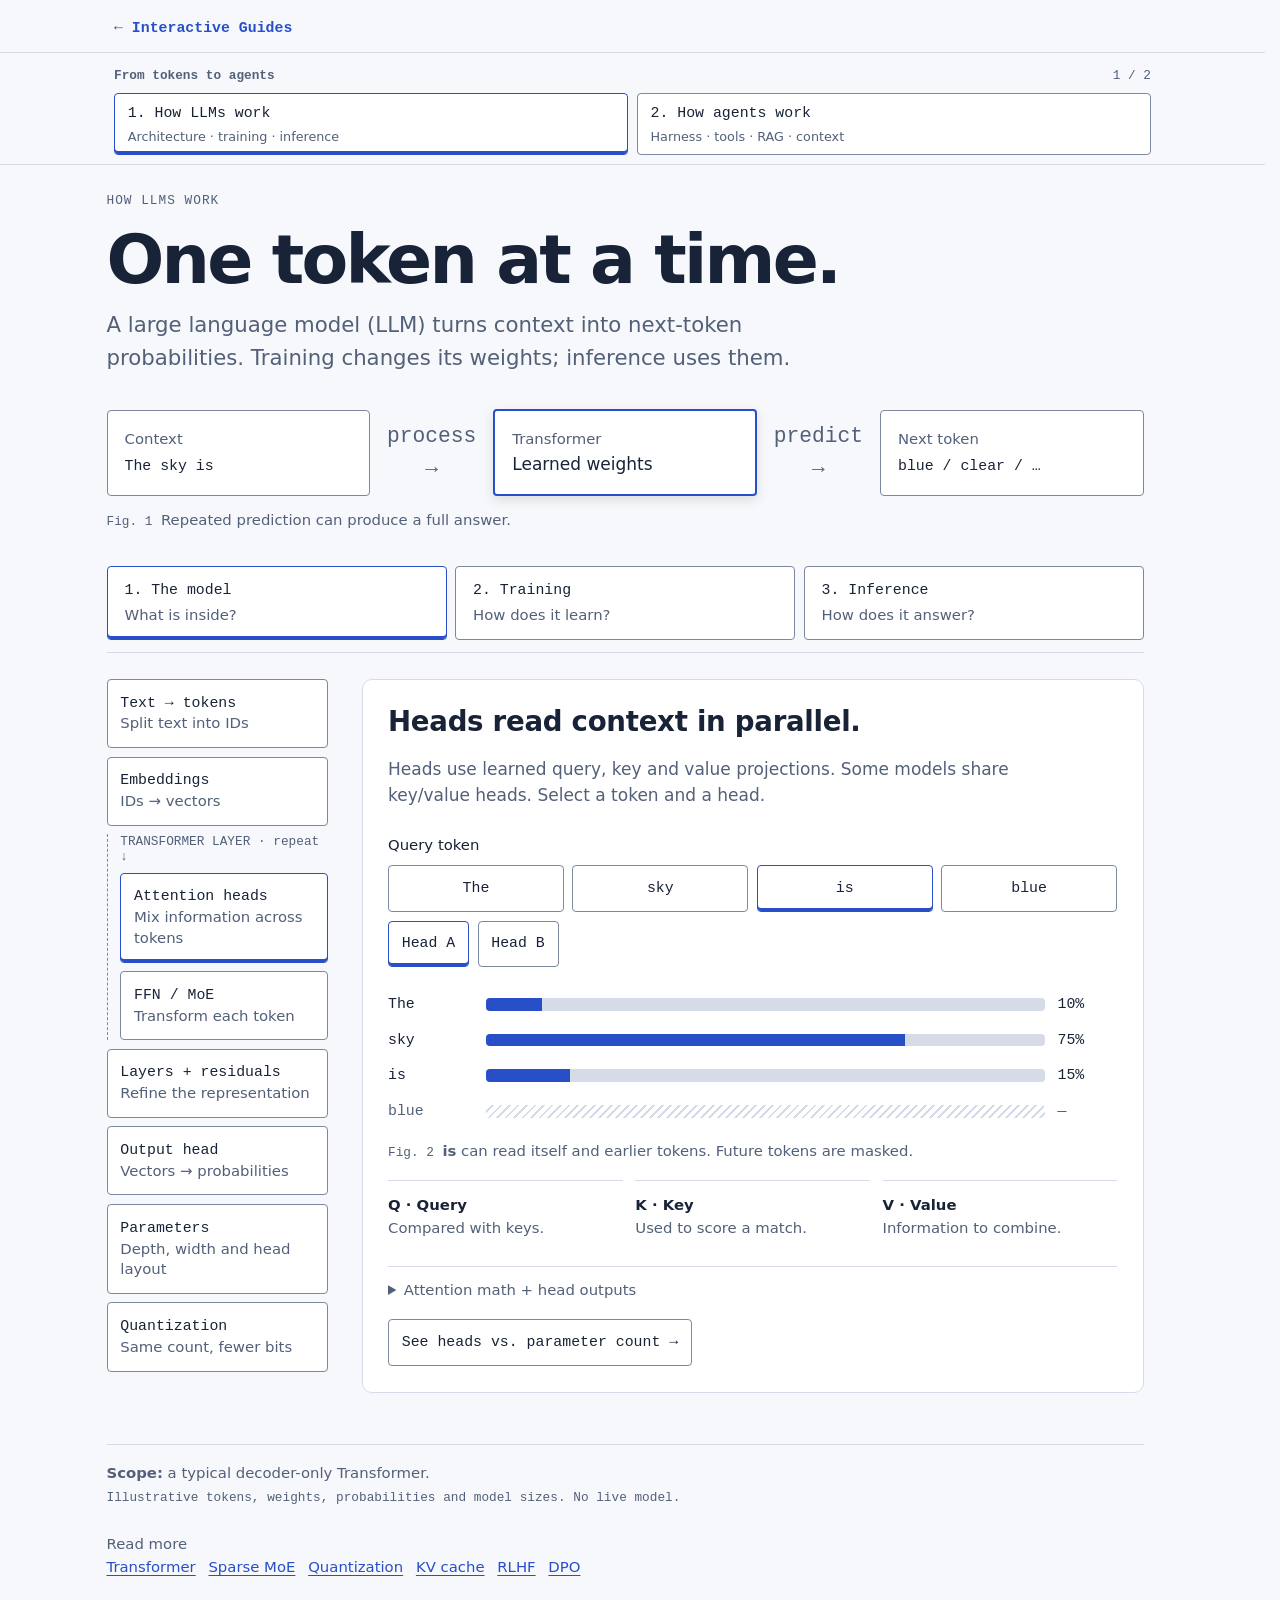
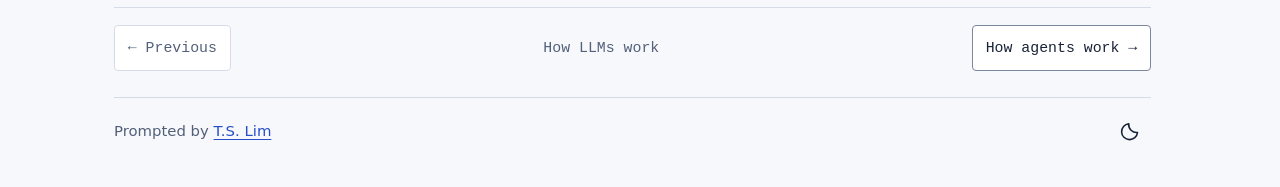
==== commit 6576f777: "Add footer theme toggle and chapter pager" ====
--- a/ai.html
+++ b/ai.html
@@ -1,8 +1,8 @@
 <!doctype html>
-<html lang="en"><head><meta charset="utf-8"><meta name="viewport" content="width=device-width,initial-scale=1"><meta name="color-scheme" content="light dark"><title>From tokens to agents</title><link rel="icon" href="data:image/svg+xml,%3Csvg xmlns='http://www.w3.org/2000/svg' viewBox='0 0 40 40'%3E%3Crect width='40' height='40' rx='8' fill='%232c4cd0'/%3E%3Cpath d='M9 12h22M9 20h22M9 28h22' stroke='white' stroke-width='3'/%3E%3C/svg%3E">
+<html lang="en"><head><meta charset="utf-8"><meta name="viewport" content="width=device-width,initial-scale=1"><meta name="color-scheme" content="light dark"><title>From tokens to agents</title><link rel="icon" type="image/svg+xml" href="assets/favicon.svg">
 <style>
-*{min-width:0}.book-header{position:sticky;top:0;z-index:20;background:var(--bg);border-bottom:1px solid var(--border)}.book-inner{max-width:64rem;margin:auto;padding:var(--s-3) var(--s-5) var(--s-2)}.book-heading{display:flex;align-items:baseline;gap:var(--s-3);margin-bottom:var(--s-2);font:var(--t-label)/1.5 var(--mono);color:var(--text-dim)}.book-label{flex:1;overflow:hidden;text-overflow:ellipsis;white-space:nowrap}.book-count{flex-shrink:0}.chapters{display:grid;grid-template-columns:repeat(2,minmax(0,1fr));gap:var(--s-2)}.chapters button{text-align:left;padding:var(--s-2) var(--s-3);font-family:var(--mono);font-size:.875rem}.chapters button small{display:block;margin-top:var(--s-1);font-family:var(--body);font-size:.75rem;color:var(--text-dim)}.chapters button[aria-selected=true]{border-color:var(--accent);box-shadow:inset 0 -3px var(--accent)}.chapter-panel{width:100%}.chapter-frame{display:block;width:100%;height:65rem;border:0;background:var(--bg)}.chapter-end{max-width:64rem;margin:auto;padding:0 var(--s-5) var(--s-6)}.chapter-end .guide-pager{margin-top:0}.chapter-end button{font:.875rem var(--mono)}.sr-only{position:absolute;width:1px;height:1px;padding:0;margin:-1px;overflow:hidden;clip-path:inset(50%);white-space:nowrap;border:0}noscript{display:block;max-width:64rem;margin:auto;padding:var(--s-6)}
-@media(max-width:700px){.book-inner{padding:var(--s-3) var(--s-4)}.chapters{gap:var(--s-2)}.chapters button{padding:var(--s-2);font-size:.875rem}.chapters button small{font-size:.75rem}.book-label{font-size:.75rem;letter-spacing:0}.chapter-end{padding:0 var(--s-4) var(--s-6)}}
+*{min-width:0}.book-header{position:sticky;top:0;z-index:20;background:var(--bg);border-bottom:1px solid var(--border)}.book-inner{max-width:64rem;margin:auto;padding:var(--s-3) var(--s-5) var(--s-2)}.book-heading{display:flex;align-items:baseline;gap:var(--s-3);margin-bottom:var(--s-2);font:var(--t-label)/1.5 var(--mono);color:var(--text-dim)}.book-label{flex:1;overflow:hidden;text-overflow:ellipsis;white-space:nowrap}.book-count{flex-shrink:0}.chapters{display:grid;grid-template-columns:repeat(2,minmax(0,1fr));gap:var(--s-2)}.chapters button{text-align:left;padding:var(--s-2) var(--s-3);font-family:var(--mono);font-size:.875rem}.chapters button small{display:block;margin-top:var(--s-1);font-family:var(--body);font-size:.75rem;color:var(--text-dim)}.chapters button[aria-selected=true]{border-color:var(--accent);box-shadow:inset 0 -3px var(--accent)}.chapter-panel{width:100%}.chapter-frame{display:block;width:100%;height:65rem;border:0;background:var(--bg)}.chapter-end{max-width:64rem;margin:auto;padding:0 var(--s-5) var(--s-3)}.chapter-end .guide-pager{margin-top:0}.chapter-end button{font:.875rem var(--mono)}.chapter-footer{max-width:64rem;margin:0 auto;padding:0 var(--s-5) var(--s-6);font-size:var(--t-small);color:var(--text-dim)}.sr-only{position:absolute;width:1px;height:1px;padding:0;margin:-1px;overflow:hidden;clip-path:inset(50%);white-space:nowrap;border:0}noscript{display:block;max-width:64rem;margin:auto;padding:var(--s-6)}
+@media(max-width:700px){.book-inner{padding:var(--s-3) var(--s-4)}.chapters{gap:var(--s-2)}.chapters button{padding:var(--s-2);font-size:.875rem}.chapters button small{font-size:.75rem}.book-label{font-size:.75rem;letter-spacing:0}.chapter-end,.chapter-footer{padding-inline:var(--s-4)}}
 @media(prefers-reduced-motion:reduce){*{scroll-behavior:auto!important}}
 @media print{.book-header{position:static}.chapters,.chapter-end{display:none}.book-label{font-size:1rem}.chapter-panel[hidden]{display:block!important}.chapter-panel{break-before:page}}
 </style>
@@ -11,10 +11,10 @@
 <nav class="site-nav" aria-label="Collection"><div class="site-nav-inner"><a class="site-home" href="index.html">← Interactive Guides</a></div></nav>
 <header class="book-header"><div class="book-inner"><div class="book-heading"><strong class="book-label">From tokens to agents</strong><span class="book-count" id="chapter-count">1 / 2</span></div><nav class="chapters" role="tablist" aria-label="Guide chapters"><button id="chapter-tab-llm" data-chapter="llm" role="tab" aria-controls="chapter-llm" aria-selected="true" tabindex="0">1. How LLMs work<small>Architecture · training · inference</small></button><button id="chapter-tab-agents" data-chapter="agents" role="tab" aria-controls="chapter-agents" aria-selected="false" tabindex="-1">2. How agents work<small>Harness · tools · RAG · context</small></button></nav></div></header>
 <main id="guide-content"><section class="chapter-panel" id="chapter-llm" role="tabpanel" aria-labelledby="chapter-tab-llm"><iframe id="frame-llm" class="chapter-frame" title="Chapter 1: How LLMs work — interactive examples"></iframe></section><section class="chapter-panel" id="chapter-agents" role="tabpanel" aria-labelledby="chapter-tab-agents" hidden><iframe id="frame-agents" class="chapter-frame" title="Chapter 2: How agents work — interactive examples"></iframe></section></main>
-<div class="chapter-end"><nav class="guide-pager" aria-label="Previous or next chapter"><button id="chapter-previous" type="button" disabled>← Previous</button><span id="chapter-position">How LLMs work</span><button id="chapter-next" type="button">How agents work →</button></nav></div><div id="chapter-announcement" class="sr-only" aria-live="polite"></div>
+<div class="chapter-end"><nav class="guide-pager" aria-label="Previous or next chapter"><button id="chapter-previous" type="button" disabled>← Previous</button><span id="chapter-position">How LLMs work</span><button id="chapter-next" type="button">How agents work →</button></nav></div><footer class="chapter-footer"></footer><div id="chapter-announcement" class="sr-only" aria-live="polite"></div>
 <noscript>Enable JavaScript to use this combined guide. It contains both chapters and all demos in one file: LLM architecture, parameters, quantization, training and inference; then agents, tools, skills, MCP, RAG and context.</noscript>
 <!-- Each chapter is embedded in full. Frames isolate the existing CSS and demo state; they do not load separate files. -->
-<script id="chapter-data" type="application/json">{"llm":"\u003c!doctype html>\n\u003chtml lang=\"en\">\u003chead>\u003cmeta charset=\"utf-8\">\u003cmeta name=\"viewport\" content=\"width=device-width,initial-scale=1\">\u003cmeta name=\"color-scheme\" content=\"light dark\">\u003ctitle>Inside an LLM — an interactive guide\u003c/title>\u003clink rel=\"icon\" href=\"data:image/svg+xml,%3Csvg xmlns='http://www.w3.org/2000/svg' viewBox='0 0 40 40'%3E%3Crect width='40' height='40' rx='8' fill='%232c4cd0'/%3E%3Cpath d='M9 12h22M9 20h22M9 28h22' stroke='white' stroke-width='3'/%3E%3C/svg%3E\">\u003clink rel=\"preconnect\" href=\"https://fonts.googleapis.com\">\u003clink href=\"https://fonts.googleapis.com/css2?family=Atkinson+Hyperlegible+Next:wght@400;500;600&family=Newsreader:opsz,wght@6..72,500&family=Atkinson+Hyperlegible+Mono:wght@400;600&display=swap\" rel=\"stylesheet\">\n\u003cstyle>\n:root{color-scheme:light dark;--bg:#f7f7f4;--surface:#fff;--border:#e3e3dc;--border-bright:#8e8e8a;--text:#17191c;--text-dim:#575c63;--accent:#2c4cd0;--ok:#1d7443;--warn:#836000;--risk:#b3301d;--info:#1b6a94;--t-label:.75rem;--t-small:.875rem;--t-body:1rem;--t-lead:1.25rem;--t-h2:1.625rem;--t-h1:clamp(2.25rem,5.5vw,4rem);--s-1:.25rem;--s-2:.5rem;--s-3:.75rem;--s-4:1rem;--s-5:1.5rem;--s-6:2rem;--s-7:3rem;--s-8:4.5rem;--r-1:4px;--r-2:10px;--mono:'Atkinson Hyperlegible Mono',monospace;--body:'Atkinson Hyperlegible Next',sans-serif;--display:'Newsreader',Georgia,serif;--lift:rgb(18 22 20 / .12)}\n@media(prefers-color-scheme:dark){:root{--bg:#111316;--surface:#181b1f;--border:#262a30;--border-bright:#62676c;--text:#e8e8e3;--text-dim:#9ba1a9;--accent:#93a6ff;--ok:#6cc492;--warn:#e3b94d;--risk:#f0806b;--info:#6fb8dc;--lift:rgb(0 0 0 / .45)}}\n*{box-sizing:border-box;min-width:0}html{font-size:17px}body{margin:0;background:var(--bg);color:var(--text);font-family:var(--body);line-height:1.5;font-kerning:normal;font-synthesis:none}main{max-width:64rem;margin:auto;padding:var(--s-7) var(--s-5)}h1,h2,h3,p,figure{margin:0}h1,h2{font-family:var(--display);font-weight:500;line-height:1.1;letter-spacing:-.03em;text-wrap:balance}h1{font-size:var(--t-h1);margin:var(--s-3) 0}h2{font-size:var(--t-h2);margin-bottom:var(--s-4)}h3{font-size:1rem;font-weight:600}p{max-width:65ch;text-wrap:pretty}.eyebrow,.micro{font-family:var(--mono);font-size:var(--t-label);color:var(--text-dim)}.eyebrow{letter-spacing:.08em;text-transform:uppercase}.lead{font-size:var(--t-lead);color:var(--text-dim);max-width:55ch}button,select,input{font:inherit}button,select{color:var(--text);background:var(--surface);border:1px solid var(--border-bright);border-radius:var(--r-1);padding:var(--s-2) var(--s-3);font-family:var(--mono);font-size:var(--t-small)}button{cursor:pointer}button:hover,select:hover{border-color:var(--accent)}button:focus-visible,a:focus-visible,select:focus-visible,input:focus-visible,summary:focus-visible{outline:3px solid var(--accent);outline-offset:3px}button[aria-pressed=true],button[aria-selected=true]{border-color:var(--accent);box-shadow:inset 0 -3px var(--accent)}button:disabled{cursor:default;color:var(--text-dim);border-style:dashed}a{color:var(--accent);text-underline-offset:.2em}code,.mono{font-family:var(--mono);font-size:var(--t-small)}.overview{display:grid;grid-template-columns:1fr auto 1fr auto 1fr;align-items:center;gap:var(--s-4);margin:var(--s-6) 0 var(--s-3)}.overview .box{padding:var(--s-4);border:1px solid var(--border-bright);background:var(--surface);border-radius:var(--r-1)}.box small{display:block;color:var(--text-dim);font-size:var(--t-small)}.overview .focus{border:2px solid var(--accent);box-shadow:0 4px 12px var(--lift)}.arrow{font-family:var(--mono);font-size:var(--t-label);color:var(--text-dim);text-align:center}.arrow span{display:block;font-size:var(--t-lead)}figcaption{margin-top:var(--s-3);color:var(--text-dim);font-size:var(--t-small)}figcaption .mono{font-size:var(--t-label);margin-right:var(--s-2)}.tabs{display:flex;gap:var(--s-2);border-bottom:1px solid var(--border);padding-bottom:var(--s-3);margin:var(--s-6) 0 var(--s-5)}.tabs button{flex:1;text-align:left;padding:var(--s-3) var(--s-4)}.tabs small{display:block;font-family:var(--body);color:var(--text-dim);margin-top:var(--s-1);font-size:var(--t-small)}[hidden]{display:none!important}.workspace{display:grid;grid-template-columns:13rem minmax(0,1fr);gap:var(--s-6)}.parts{display:flex;flex-direction:column;gap:var(--s-2)}.parts button{text-align:left;padding:var(--s-3)}.parts button small{display:block;font-family:var(--body);color:var(--text-dim);font-size:var(--t-small)}.parts .repeat{border-left:1px dashed var(--border-bright);padding-left:var(--s-3);display:grid;gap:var(--s-2)}.repeat-label{font:var(--t-label) var(--mono);color:var(--text-dim)}.detail{border:1px solid var(--border);border-radius:var(--r-2);padding:var(--s-5);background:var(--surface);min-height:24rem}.detail .intro{margin-bottom:var(--s-5);color:var(--text-dim)}.controls{display:flex;flex-wrap:wrap;align-items:center;gap:var(--s-2);margin-bottom:var(--s-5)}.controls label{font-size:var(--t-small)}.token-row{display:flex;gap:var(--s-2);flex-wrap:wrap;align-items:center}.token{font-family:var(--mono);font-size:var(--t-small);padding:var(--s-2) var(--s-3);border:1px solid var(--border-bright);border-radius:var(--r-1);background:var(--bg)}.token.active{border:2px solid var(--accent);font-weight:600}.token.cached{border-bottom:3px solid var(--accent)}.token.fresh{border:2px dashed var(--accent)}.token small{display:block;color:var(--text-dim);font-family:var(--body)}.note{font-size:var(--t-small);color:var(--text-dim);margin-top:var(--s-4)}.bars{display:grid;gap:var(--s-3);margin:var(--s-4) 0}.barrow{display:grid;grid-template-columns:5rem minmax(0,1fr) 3.5rem;gap:var(--s-3);align-items:center;font-family:var(--mono);font-size:var(--t-small)}.track{height:.75rem;background:var(--border);border-radius:var(--r-1);overflow:hidden}.fill{height:100%;width:var(--value);background:var(--accent)}.barrow.blocked .track{background:repeating-linear-gradient(135deg,transparent,transparent 4px,var(--border) 4px,var(--border) 6px)}.barrow.blocked{color:var(--text-dim)}.formula{padding:var(--s-3) 0;border-top:1px solid var(--border);font-family:var(--mono);font-size:var(--t-small);overflow-wrap:anywhere}.scroll{overflow-x:auto}.drawing{width:100%;min-width:480px;display:block;height:auto}.drawing text{font-family:var(--body);font-size:16px;fill:var(--text)}.drawing .sub{font-family:var(--mono);font-size:13px;fill:var(--text-dim)}.drawing rect,.drawing circle{fill:var(--bg);stroke:var(--border-bright);stroke-width:1.5}.drawing .hot{stroke:var(--accent);stroke-width:2.5}.drawing .edge{fill:none;stroke:var(--text-dim);stroke-width:1.5;marker-end:url(#arrow)}.drawing .hotedge{stroke:var(--accent);stroke-width:2.5}.drawing .idle{stroke-dasharray:5 4}.smallgrid{display:grid;grid-template-columns:repeat(3,minmax(0,1fr));gap:var(--s-3);margin-top:var(--s-4)}.smallgrid div{border-top:1px solid var(--border);padding-top:var(--s-3);font-size:var(--t-small)}.smallgrid strong{display:block}.smallgrid span{color:var(--text-dim)}details{margin-top:var(--s-5);border-top:1px solid var(--border);padding-top:var(--s-3);font-size:var(--t-small)}summary{cursor:pointer;color:var(--text-dim)}details p{margin-top:var(--s-3)}.stepnav{display:grid;grid-template-columns:repeat(4,minmax(0,1fr));gap:var(--s-2);margin-bottom:var(--s-5)}.stepnav button{text-align:left}.train-layout,.infer-layout{display:grid;grid-template-columns:minmax(0,1.35fr) minmax(0,1fr);gap:var(--s-6)}.stage{border:1px solid var(--border);padding:var(--s-5);border-radius:var(--r-2);background:var(--surface)}.stage h2{margin-bottom:var(--s-4)}.stage .micro{margin-bottom:var(--s-3)}.aligned{display:grid;grid-template-columns:repeat(4,minmax(0,1fr));gap:var(--s-2);margin:var(--s-4) 0}.aligned div{text-align:center}.aligned .token{padding:var(--s-2)}.down{color:var(--text-dim);font:var(--t-label) var(--mono);margin:var(--s-2) 0}.callout{border-top:1px solid var(--border);padding-top:var(--s-4);margin-top:var(--s-5)}.callout strong{display:block}.step-footer{display:flex;align-items:center;justify-content:space-between;margin-top:var(--s-5);gap:var(--s-3)}.primary{background:var(--accent);color:var(--surface);border-color:var(--accent)}@media(prefers-color-scheme:dark){.primary{color:var(--bg)}}.progress{display:flex;gap:var(--s-1)}.progress span{height:4px;width:var(--s-5);background:var(--border-bright)}.progress .done{background:var(--accent)}.lossmark{font-family:var(--mono);font-size:var(--t-small);margin:var(--s-3) 0}.weights{display:grid;grid-template-columns:repeat(6,1fr);gap:var(--s-2);max-width:20rem;margin:var(--s-5) 0}.weights span{aspect-ratio:1;border:1px solid var(--border-bright);display:grid;place-items:center;font:var(--t-label) var(--mono);background:var(--bg)}.weights.changed span:nth-child(3n+1){border:2px solid var(--accent)}.status{display:inline-block;font-family:var(--mono);font-size:var(--t-label);border:1px solid var(--border-bright);padding:var(--s-1) var(--s-2);border-radius:var(--r-1);margin-bottom:var(--s-4)}input[type=range]{accent-color:var(--accent);width:100%;margin:var(--s-3) 0}.infer-context{min-height:7rem;align-content:start}.cache-line{margin-top:var(--s-5);padding-top:var(--s-3);border-top:1px solid var(--border)}.infer-buttons{display:flex;gap:var(--s-2);margin-top:var(--s-5);flex-wrap:wrap}.muted{color:var(--text-dim)}footer{border-top:1px solid var(--border);margin-top:var(--s-7);padding-top:var(--s-4);display:flex;gap:var(--s-5);justify-content:space-between;flex-wrap:wrap;font-size:var(--t-small);color:var(--text-dim)}footer a{margin-right:var(--s-3)}.footer-note{font-size:var(--t-label);font-family:var(--mono)}noscript{display:block;padding:var(--s-5);border:1px solid var(--risk)}\n@media(max-width:700px){main{padding:var(--s-5) var(--s-4)}.overview{gap:var(--s-2)}.overview .box{padding:var(--s-2);font-size:var(--t-small)}.overview .box small{font-size:var(--t-label)}.arrow{font-size:var(--t-label)}.arrow .verb{display:none}.tabs button{padding:var(--s-2);font-size:var(--t-small)}.tabs small{font-size:var(--t-label)}.workspace,.train-layout,.infer-layout{grid-template-columns:minmax(0,1fr);gap:var(--s-4)}.parts{display:grid;grid-template-columns:repeat(2,minmax(0,1fr))}.parts .repeat{grid-column:1/-1;grid-template-columns:repeat(2,minmax(0,1fr));border-left:0;padding-left:0}.repeat-label{grid-column:1/-1}.parts button small{font-size:var(--t-label)}.detail,.stage{padding:var(--s-4);min-height:0}.stepnav{grid-template-columns:repeat(2,minmax(0,1fr))}.smallgrid{gap:var(--s-2)}.aligned{gap:var(--s-1)}.aligned .token{font-size:var(--t-label);padding:var(--s-2) var(--s-1)}}\n@media(prefers-reduced-motion:no-preference){.detail,.stage{animation:appear .3s ease-out}@keyframes appear{from{opacity:.3;transform:translateY(.5rem)}to{opacity:1;transform:none}}}\n@media print{body{background:white;color:black}.tabs,.controls,.stepnav,.infer-buttons,footer,.parts{display:none}.panel[hidden]{display:block!important}.panel{margin-top:2rem;break-inside:avoid}.workspace{display:block}.detail,.stage{animation:none;box-shadow:none}}\n\n.training-switch{padding-bottom:var(--s-4);border-bottom:1px solid var(--border)}.post-intro{margin-bottom:var(--s-5);color:var(--text-dim)}.post-flow{display:grid;grid-template-columns:minmax(0,1fr) auto minmax(0,1fr) auto minmax(0,1fr);gap:var(--s-3);align-items:center}.post-node{align-self:stretch;border:1px solid var(--border-bright);border-radius:var(--r-1);padding:var(--s-4);background:var(--bg)}.post-node strong,.post-node span{display:block}.post-node span{margin-top:var(--s-2);font-size:var(--t-small);color:var(--text-dim)}.post-node.is-update{border:2px solid var(--accent)}.post-edge{display:grid;gap:var(--s-1);text-align:center;max-width:8ch;font:var(--t-label) var(--mono);color:var(--text-dim)}.post-edge span:last-child{font-size:var(--t-lead)}#open-posttraining{margin-top:var(--s-3)}.post-endnote{margin-top:var(--s-5);padding-top:var(--s-4);border-top:1px solid var(--border);color:var(--text-dim);font-size:var(--t-small)}.post-endnote strong{color:var(--text)}@media(max-width:900px){.post-flow{grid-template-columns:minmax(0,1fr)}.post-edge{display:flex;align-items:center;gap:var(--s-2);max-width:none;justify-content:center}.post-edge span:last-child{transform:rotate(90deg)}}\n\n/* Parameter count and weight precision share one architecture model. */\n.size-controls{display:grid;grid-template-columns:repeat(2,minmax(0,1fr));gap:var(--s-3) var(--s-4);margin-bottom:var(--s-5)}.size-controls label{display:grid;gap:var(--s-2);font-size:var(--t-small)}.size-controls select{width:100%;max-width:100%;font-size:var(--t-small)}.size-total{display:grid;gap:var(--s-2);margin-bottom:var(--s-4)}.size-total strong{font-size:var(--t-h2);font-weight:600;letter-spacing:-.03em;line-height:1.2;font-variant-numeric:tabular-nums}.size-bars{display:grid;gap:var(--s-3)}.size-barrow{display:grid;grid-template-columns:8rem minmax(0,1fr) 5rem;align-items:center;gap:var(--s-3);font-size:var(--t-small)}.size-barrow>span:last-child{font-family:var(--mono);font-size:var(--t-small);text-align:right;font-variant-numeric:tabular-nums}.size-barrow .fill{background:var(--border-bright)}.size-barrow:first-child .fill,.storage-bars .selected .fill{background:var(--accent)}.storage-bars .size-barrow:not(.selected) .fill{background:var(--border-bright)}.storage-bars .selected{font-weight:600}.head-figure{border-top:1px solid var(--border);padding-top:var(--s-4);margin-top:var(--s-5)}.head-partition{display:grid;grid-template-columns:repeat(var(--heads),minmax(0,1fr));gap:2px;height:var(--s-5);margin:var(--s-3) 0}.head-partition span{background:var(--bg);border:1px solid var(--border-bright)}.head-partition span:first-child{background:var(--accent);border-color:var(--accent)}.head-equation{font:var(--t-small) var(--mono);font-variant-numeric:tabular-nums}.head-figure figcaption{font-size:var(--t-small)}.size-jump{margin-top:var(--s-4)}.bit-example{margin-top:var(--s-5);padding-top:var(--s-4);border-top:1px solid var(--border)}.bit-strip{display:grid;grid-template-columns:repeat(16,minmax(0,1fr));gap:var(--s-1);margin:var(--s-3) 0;height:var(--s-5)}.bit-strip span{border:1px dashed var(--border-bright);border-radius:var(--r-1)}.bit-strip .used{background:var(--accent);border:1px solid var(--accent)}\n@media(max-width:700px){.size-barrow{grid-template-columns:6rem minmax(0,1fr) 4.5rem;gap:var(--s-2)}.size-controls{gap:var(--s-3) var(--s-2)}.size-controls select{padding:var(--s-2) var(--s-1);font-size:var(--t-label)}}\n\u003c/style>\u003cstyle>main{padding-top:var(--s-5);padding-bottom:var(--s-5)}html{overflow-y:hidden}body{margin:0}.series{margin-bottom:var(--s-3)}\u003c/style>\u003c/head>\u003cbody>\n\u003csvg width=\"0\" height=\"0\" aria-hidden=\"true\" style=\"position:absolute\">\u003cdefs>\u003cmarker id=\"arrow\" viewBox=\"0 0 10 10\" refX=\"9\" refY=\"5\" markerWidth=\"6\" markerHeight=\"6\" orient=\"auto-start-reverse\">\u003cpath d=\"M0 0 10 5 0 10Z\" fill=\"context-stroke\"/>\u003c/marker>\u003c/defs>\u003c/svg>\n\u003cmain>\u003cheader>\u003cdiv class=\"eyebrow\">How LLMs work\u003c/div>\u003ch1>One token at a time.\u003c/h1>\u003cp class=\"lead\">A large language model (LLM) turns context into next-token probabilities. Training changes its weights; inference uses them.\u003c/p>\u003c/header>\n\u003cfigure>\u003cdiv class=\"overview\" role=\"img\" aria-label=\"Context tokens pass through a Transformer to produce probabilities for the next token.\">\u003cdiv class=\"box\">\u003csmall>Context\u003c/small>\u003cspan class=\"mono\">The sky is\u003c/span>\u003c/div>\u003cdiv class=\"arrow\">\u003cspan class=\"verb\">process\u003c/span>\u003cspan>→\u003c/span>\u003c/div>\u003cdiv class=\"box focus\">\u003csmall>Transformer\u003c/small>Learned weights\u003c/div>\u003cdiv class=\"arrow\">\u003cspan class=\"verb\">predict\u003c/span>\u003cspan>→\u003c/span>\u003c/div>\u003cdiv class=\"box\">\u003csmall>Next token\u003c/small>\u003cspan class=\"mono\">blue / clear / …\u003c/span>\u003c/div>\u003c/div>\u003cfigcaption>\u003cspan class=\"mono\">Fig. 1\u003c/span>Repeated prediction can produce a full answer.\u003c/figcaption>\u003c/figure>\n\u003cnav class=\"tabs\" role=\"tablist\" aria-label=\"Guide views\">\u003cbutton role=\"tab\" id=\"tab-model\" aria-controls=\"model\" aria-selected=\"true\" tabindex=\"0\" data-tab=\"model\">1. The model\u003csmall>What is inside?\u003c/small>\u003c/button>\u003cbutton role=\"tab\" id=\"tab-training\" aria-controls=\"training\" aria-selected=\"false\" tabindex=\"-1\" data-tab=\"training\">2. Training\u003csmall>How does it learn?\u003c/small>\u003c/button>\u003cbutton role=\"tab\" id=\"tab-inference\" aria-controls=\"inference\" aria-selected=\"false\" tabindex=\"-1\" data-tab=\"inference\">3. Inference\u003csmall>How does it answer?\u003c/small>\u003c/button>\u003c/nav>\n\u003cnoscript>Enable JavaScript to use the guide. A Transformer combines token information with attention, then transforms each token with an FFN. Training uses prediction errors to update weights. Inference keeps weights fixed and generates one token at a time.\u003c/noscript>\n\u003csection class=\"panel\" id=\"model\" role=\"tabpanel\" aria-labelledby=\"tab-model\">\u003cdiv class=\"workspace\">\u003cdiv class=\"parts\" aria-label=\"Select a model component\">\u003cbutton data-part=\"tokens\" aria-pressed=\"false\">Text → tokens\u003csmall>Split text into IDs\u003c/small>\u003c/button>\u003cbutton data-part=\"embedding\" aria-pressed=\"false\">Embeddings\u003csmall>IDs → vectors\u003c/small>\u003c/button>\u003cdiv class=\"repeat\">\u003cspan class=\"repeat-label\">TRANSFORMER LAYER · repeat ↓\u003c/span>\u003cbutton data-part=\"attention\" aria-pressed=\"true\">Attention heads\u003csmall>Mix information across tokens\u003c/small>\u003c/button>\u003cbutton data-part=\"ffn\" aria-pressed=\"false\">FFN / MoE\u003csmall>Transform each token\u003c/small>\u003c/button>\u003c/div>\u003cbutton data-part=\"layers\" aria-pressed=\"false\">Layers + residuals\u003csmall>Refine the representation\u003c/small>\u003c/button>\u003cbutton data-part=\"output\" aria-pressed=\"false\">Output head\u003csmall>Vectors → probabilities\u003c/small>\u003c/button>\u003cbutton data-part=\"parameters\" aria-pressed=\"false\">Parameters\u003csmall>Depth, width and head layout\u003c/small>\u003c/button>\u003cbutton data-part=\"quantization\" aria-pressed=\"false\">Quantization\u003csmall>Same count, fewer bits\u003c/small>\u003c/button>\u003c/div>\u003cdiv class=\"detail\" id=\"model-detail\" aria-live=\"polite\">\u003c/div>\u003c/div>\u003c/section>\n\u003csection class=\"panel\" id=\"training\" role=\"tabpanel\" aria-labelledby=\"tab-training\" hidden>\u003cdiv class=\"controls training-switch\" aria-label=\"Training phase\">\u003cbutton data-training-mode=\"pretraining\" aria-pressed=\"true\">Pretraining\u003c/button>\u003cbutton data-training-mode=\"posttraining\" aria-pressed=\"false\">Post-training · SFT / RLHF / more\u003c/button>\u003c/div>\u003cdiv id=\"pretraining-view\">\u003cdiv class=\"stepnav\" aria-label=\"Training steps\">\u003cbutton data-step=\"0\" aria-pressed=\"true\">1. Predict\u003c/button>\u003cbutton data-step=\"1\" aria-pressed=\"false\">2. Measure error\u003c/button>\u003cbutton data-step=\"2\" aria-pressed=\"false\">3. Backpropagate\u003c/button>\u003cbutton data-step=\"3\" aria-pressed=\"false\">4. Update\u003c/button>\u003c/div>\u003cdiv class=\"train-layout\">\u003cfigure class=\"stage\">\u003cdiv class=\"micro\">NEXT-TOKEN PRETRAINING · one toy batch\u003c/div>\u003cdiv id=\"train-picture\">\u003c/div>\u003cfigcaption id=\"train-caption\">\u003c/figcaption>\u003c/figure>\u003cdiv class=\"stage\">\u003ch2 id=\"train-title\">\u003c/h2>\u003cp id=\"train-text\">\u003c/p>\u003cdiv id=\"train-extra\">\u003c/div>\u003cdiv class=\"callout\">\u003cstrong>Training changes parameters.\u003c/strong>\u003cp class=\"muted\">Repeat over many batches. Instruction tuning then trains on desired responses, including tool requests. Preference training uses feedback to shape behavior.\u003c/p>\u003c/div>\u003cbutton id=\"open-posttraining\">How does it become an assistant? →\u003c/button>\u003cdiv class=\"step-footer\">\u003cbutton id=\"train-next\" class=\"primary\">Next step →\u003c/button>\u003cdiv class=\"progress\" aria-label=\"Step 1 of 4\" id=\"train-progress\">\u003c/div>\u003c/div>\u003c/div>\u003c/div>\u003c/div>\u003cdiv id=\"posttraining-view\" hidden>\u003cp class=\"post-intro\">Pretraining learns prediction. Post-training shapes responses. These methods can be alternatives or combined—not a required sequence.\u003c/p>\u003cdiv class=\"workspace\">\u003cdiv class=\"parts\" aria-label=\"Choose a post-training method\">\u003cbutton data-post-method=\"sft\" aria-pressed=\"true\">SFT\u003csmall>Learn from target responses\u003c/small>\u003c/button>\u003cbutton data-post-method=\"rlhf\" aria-pressed=\"false\">RLHF\u003csmall>Human feedback → reward\u003c/small>\u003c/button>\u003cbutton data-post-method=\"dpo\" aria-pressed=\"false\">DPO\u003csmall>Direct preference loss\u003c/small>\u003c/button>\u003cbutton data-post-method=\"rlaif\" aria-pressed=\"false\">RLAIF\u003csmall>AI feedback → reward\u003c/small>\u003c/button>\u003cbutton data-post-method=\"rlvr\" aria-pressed=\"false\">RLVR\u003csmall>Checkable outcomes → reward\u003c/small>\u003c/button>\u003c/div>\u003cdiv class=\"detail\" id=\"posttraining-detail\" aria-live=\"polite\">\u003c/div>\u003c/div>\u003cp class=\"post-endnote\">\u003cstrong>Training changes weights; RAG supplies context.\u003c/strong> Post-training can improve instruction following and tool requests. It does not guarantee correct or safe outputs, and it does not execute tools.\u003c/p>\u003cdetails>\u003csummary>Where do PPO, GRPO and synthetic data fit?\u003c/summary>\u003cp>PPO (proximal policy optimization) and GRPO (group relative policy optimization) are examples of reinforcement-learning update algorithms. They are not feedback sources or model architectures.\u003c/p>\u003cp>Synthetic data means examples or labels generated by software, often another model. It can supply SFT examples or preference data. It is a data source, not a separate training objective.\u003c/p>\u003cp>Fine-tuning can update all model weights or a smaller trainable subset, such as adapters trained with low-rank adaptation (LoRA). The training objective and the choice of trainable parameters are separate decisions.\u003c/p>\u003c/details>\u003c/div>\u003c/section>\n\u003csection class=\"panel\" id=\"inference\" role=\"tabpanel\" aria-labelledby=\"tab-inference\" hidden>\u003cdiv class=\"infer-layout\">\u003cfigure class=\"stage\">\u003cspan class=\"status\" id=\"infer-phase\">READY · weights fixed\u003c/span>\u003ch2>Read once. Then extend.\u003c/h2>\u003cdiv class=\"token-row infer-context\" id=\"infer-context\" aria-label=\"Current context\">\u003c/div>\u003cdiv class=\"cache-line\">\u003cdiv class=\"micro\">KEY–VALUE (KV) CACHE\u003c/div>\u003cp id=\"cache-text\" class=\"note\">\u003c/p>\u003c/div>\u003cdiv class=\"infer-buttons\">\u003cbutton id=\"infer-action\" class=\"primary\">Run prefill →\u003c/button>\u003cbutton id=\"infer-reset\">Reset\u003c/button>\u003c/div>\u003cfigcaption>\u003cspan class=\"mono\">Fig. 4\u003c/span>\u003cspan id=\"infer-caption\">Prefill processes all prompt tokens with causal attention.\u003c/span>\u003c/figcaption>\u003c/figure>\u003cdiv class=\"stage\">\u003cdiv class=\"controls\">\u003clabel for=\"temp\">Temperature \u003coutput id=\"temp-value\">1.0\u003c/output>\u003c/label>\u003c/div>\u003cinput id=\"temp\" type=\"range\" min=\"0.2\" max=\"2\" step=\"0.1\" value=\"1\" aria-label=\"Sampling temperature\">\u003cdiv class=\"micro\">LOWER: MORE CONCENTRATED · HIGHER: FLATTER\u003c/div>\u003cdiv id=\"infer-probs\" class=\"bars\" aria-live=\"polite\">\u003c/div>\u003cp id=\"infer-explanation\" class=\"note\">Run prefill to get the first next-token distribution.\u003c/p>\u003cdetails>\u003csummary>What the cache saves\u003c/summary>\u003cp>Each attention layer stores earlier key and value vectors. Decode computes the new token’s vectors and attends to the cached prefix. It still runs the model’s layers for the new token. The cache is not a store of finished answers. Weight quantization does not automatically reduce cache precision or cache size.\u003c/p>\u003c/details>\u003c/div>\u003c/div>\u003c/section>\n\u003cfooter>\u003cdiv>\u003cstrong>Scope:\u003c/strong> a typical decoder-only Transformer.\u003cbr>\u003cspan class=\"footer-note\">Illustrative tokens, weights, probabilities and model sizes. No live model.\u003c/span>\u003c/div>\u003cdiv>Read more\u003cbr>\u003ca href=\"https://arxiv.org/abs/1706.03762\" target=\"_blank\" rel=\"noopener\">Transformer\u003c/a>\u003ca href=\"https://arxiv.org/abs/2101.03961\" target=\"_blank\" rel=\"noopener\">Sparse MoE\u003c/a>\u003ca href=\"https://huggingface.co/docs/transformers/quantization/overview\" target=\"_blank\" rel=\"noopener\">Quantization\u003c/a>\u003ca href=\"https://huggingface.co/docs/transformers/cache_explanation\" target=\"_blank\" rel=\"noopener\">KV cache\u003c/a>\u003ca href=\"https://arxiv.org/abs/2203.02155\" target=\"_blank\" rel=\"noopener\">RLHF\u003c/a>\u003ca href=\"https://arxiv.org/abs/2305.18290\" target=\"_blank\" rel=\"noopener\">DPO\u003c/a>\u003c/div>\u003c/footer>\n\u003c/main>\u003cscript>\nconst \u0024=s=>document.querySelector(s), \u0024\u0024=s=>[...document.querySelectorAll(s)];\nconst tabs=\u0024\u0024('[data-tab]');function showTab(name){tabs.forEach(b=>{const on=b.dataset.tab===name;b.setAttribute('aria-selected',on);b.tabIndex=on?0:-1;\u0024('#'+b.dataset.tab).hidden=!on;});}tabs.forEach((b,i)=>{b.onclick=()=>showTab(b.dataset.tab);b.onkeydown=e=>{let n=i;if(e.key==='ArrowRight')n=(i+1)%3;else if(e.key==='ArrowLeft')n=(i+2)%3;else if(e.key==='Home')n=0;else if(e.key==='End')n=2;else return;e.preventDefault();showTab(tabs[n].dataset.tab);tabs[n].focus();};});\nfunction bars(labels,values,blocked=[]){return '\u003cdiv class=\"bars\">'+labels.map((x,i)=>`\u003cdiv class=\"barrow \u0024{blocked.includes(i)?'blocked':''}\">\u003cspan>\u0024{x}\u003c/span>\u003cdiv class=\"track\">\u003cdiv class=\"fill\" style=\"--value:\u0024{values[i]*100}%\">\u003c/div>\u003c/div>\u003cspan>\u0024{blocked.includes(i)?'—':Math.round(values[i]*100)+'%'}\u003c/span>\u003c/div>`).join('')+'\u003c/div>';}\nfunction svg(content,label){return `\u003cdiv class=\"scroll\">\u003csvg class=\"drawing\" viewBox=\"0 0 560 220\" role=\"img\" aria-label=\"\u0024{label}\">\u0024{content}\u003c/svg>\u003c/div>`;}\nfunction node(x,y,w,h,title,sub='',cls=''){return `\u003crect class=\"\u0024{cls}\" x=\"\u0024{x}\" y=\"\u0024{y}\" width=\"\u0024{w}\" height=\"\u0024{h}\" rx=\"4\"/>\u003ctext x=\"\u0024{x+12}\" y=\"\u0024{y+26}\">\u0024{title}\u003c/text>\u0024{sub?`\u003ctext class=\"sub\" x=\"\u0024{x+12}\" y=\"\u0024{y+47}\">\u0024{sub}\u003c/text>`:''}`;}\nlet head=0,query=2,moe=false;\nconst attentionData=[[[1,0,0,0],[.7,.3,0,0],[.1,.75,.15,0],[.08,.55,.17,.2]],[[1,0,0,0],[.2,.8,0,0],[.1,.2,.7,0],[.05,.1,.65,.2]]];\nconst words=['The','sky','is','blue'];\nfunction attention(){return `\u003ch2>Heads read context in parallel.\u003c/h2>\u003cp class=\"intro\">Heads use learned query, key and value projections. Some models share key/value heads. Select a token and a head.\u003c/p>\u003cdiv class=\"controls\">\u003clabel for=\"query\">Query token\u003c/label>\u003cselect id=\"query\">\u0024{words.map((w,i)=>`\u003coption value=\"\u0024{i}\" \u0024{i===query?'selected':''}>\u0024{w}\u003c/option>`).join('')}\u003c/select>\u003cbutton data-head=\"0\" aria-pressed=\"\u0024{head===0}\">Head A\u003c/button>\u003cbutton data-head=\"1\" aria-pressed=\"\u0024{head===1}\">Head B\u003c/button>\u003c/div>\u003cfigure>\u003cdiv id=\"attn-bars\">\u0024{bars(words,attentionData[head][query],words.map((_,i)=>i).filter(i=>i>query))}\u003c/div>\u003cfigcaption>\u003cspan class=\"mono\">Fig. 2\u003c/span>\u003cstrong>\u0024{words[query]}\u003c/strong> can read itself and earlier tokens. Future tokens are masked.\u003c/figcaption>\u003c/figure>\u003cdiv class=\"smallgrid\">\u003cdiv>\u003cstrong>Q · Query\u003c/strong>\u003cspan>Compared with keys.\u003c/span>\u003c/div>\u003cdiv>\u003cstrong>K · Key\u003c/strong>\u003cspan>Used to score a match.\u003c/span>\u003c/div>\u003cdiv>\u003cstrong>V · Value\u003c/strong>\u003cspan>Information to combine.\u003c/span>\u003c/div>\u003c/div>\u003cdetails>\u003csummary>Attention math + head outputs\u003c/summary>\u003cp class=\"formula\">softmax(QKᵀ / √dₖ + causal mask)V\u003c/p>\u003cp>Softmax turns allowed scores into attention weights. A head returns a weighted sum of values. The model joins head outputs, then applies an output projection. These toy heads have no fixed linguistic roles.\u003c/p>\u003cp>Heads divide a layer’s attention width. More heads at the same total width need not add parameters.\u003c/p>\u003c/details>\u003cbutton class=\"size-jump\" data-part-link=\"parameters\">See heads vs. parameter count →\u003c/button>`;}\nfunction ffnDiagram(){if(!moe)return svg(`\u003cpath class=\"edge\" d=\"M115 106H186\"/>\u003ctext class=\"sub\" x=\"121\" y=\"90\">expand\u003c/text>\u003cpath class=\"edge\" d=\"M365 106H435\"/>\u003ctext class=\"sub\" x=\"373\" y=\"90\">project\u003c/text>\u0024{node(0,73,115,66,'Token x','one vector')}\u0024{node(190,59,175,94,'Dense FFN','nonlinearity','hot')}\u0024{node(440,73,118,66,'Update','same width')}\u003ctext class=\"sub\" x=\"190\" y=\"183\">Same network for every token\u003c/text>`,'A dense feed-forward network expands a token vector, applies a nonlinearity, and projects it back.');return svg(`\u003cpath class=\"edge hotedge\" d=\"M110 110H160V40H234\"/>\u003cpath class=\"edge idle\" d=\"M160 110V100H234\"/>\u003cpath class=\"edge hotedge\" d=\"M160 110V160H234\"/>\u003cpath class=\"edge hotedge\" d=\"M355 40H398V110H435\"/>\u003cpath class=\"edge hotedge\" d=\"M355 160H398V110\"/>\u003ctext class=\"sub\" x=\"164\" y=\"20\">route\u003c/text>\u003ctext class=\"sub\" x=\"412\" y=\"87\">combine\u003c/text>\u0024{node(0,77,110,66,'Router','token x')}\u0024{node(240,14,115,48,'Expert A','','hot')}\u0024{node(240,76,115,48,'Expert B','','idle')}\u0024{node(240,138,115,48,'Expert C','','hot')}\u0024{node(440,77,118,66,'Update','weighted sum')}\u003ctext class=\"sub\" x=\"240\" y=\"211\">A + C active · B skipped\u003c/text>`,'A learned router selects two of three expert feed-forward networks and combines their outputs.');}\nfunction ffn(){return `\u003ch2>\u0024{moe?'MoE selects a few expert networks.':'The FFN transforms each token.'}\u003c/h2>\u003cp class=\"intro\">Attention mixes tokens. A feed-forward network (FFN) transforms each token’s vector independently.\u003c/p>\u003cdiv class=\"controls\">\u003cbutton data-moe=\"false\" aria-pressed=\"\u0024{!moe}\">Dense FFN\u003c/button>\u003cbutton data-moe=\"true\" aria-pressed=\"\u0024{moe}\">Sparse MoE\u003c/button>\u003c/div>\u003cfigure>\u0024{ffnDiagram()}\u003cfigcaption>\u003cspan class=\"mono\">Fig. 2\u003c/span>\u0024{moe?'A mixture of experts (MoE) replaces some FFNs with routed expert FFNs.':'Learned matrices and a nonlinearity produce an update for each token.'}\u003c/figcaption>\u003c/figure>\u003cp class=\"note\">\u0024{moe?'More total parameters, with only a subset used per token. Experts still need memory. Routing adds communication cost. Expert names do not imply fixed topics.':'Modern FFNs often use a gate, such as SwiGLU. Unlike attention, this operation does not directly read other token positions.'}\u003c/p>\u003cdetails>\u003csummary>\u0024{moe?'What stays the same?':'A simple FFN'}\u003c/summary>\u003cp>\u0024{moe?'Tokens, attention, residual connections and next-token prediction remain. The number of selected experts and routing rules vary by model.':'FFN(x) = W₂ σ(W₁x + b₁) + b₂. The hidden width is often larger than the token vector width. Gated variants add another learned projection.'}\u003c/p>\u003c/details>`;}\n// A deliberately bounded, dense decoder model. No claim about a named checkpoint.\nconst sizeSettings={layers:32,width:4096,heads:32,gqa:false,bits:16};\nfunction parameterModel(s=sizeSettings){\n  const d=s.width,L=s.layers,H=s.heads,K=s.gqa?H/4:H,V=32000;\n  const headWidth=d/H,kvWidth=K*headWidth,ffnWidth=Math.ceil((8*d/3)/256)*256;\n  const attentionPerLayer=2*d*d+2*d*kvWidth,ffnPerLayer=3*d*ffnWidth;\n  const embeddings=V*d,norms=(2*L+1)*d;\n  const attention=L*attentionPerLayer,ffn=L*ffnPerLayer,total=embeddings+norms+attention+ffn;\n  return {d,L,H,K,V,headWidth,kvWidth,ffnWidth,attentionPerLayer,ffnPerLayer,embeddings,norms,attention,ffn,total,weightBytes:total*s.bits/8};\n}\nconst compactCount=n=>n>=1e9?(n/1e9).toFixed(2)+'B':(n/1e6).toFixed(1)+'M';\nconst gb=n=>(n/1e9).toFixed(2)+' GB';\nfunction sizeSelect(id,label,values,value){return `\u003clabel for=\"\u0024{id}\">\u0024{label}\u003cselect id=\"\u0024{id}\">\u0024{values.map(v=>`\u003coption value=\"\u0024{v}\" \u0024{v===value?'selected':''}>\u0024{v.toLocaleString('en-US')}\u003c/option>`).join('')}\u003c/select>\u003c/label>`;}\nfunction parameterView(){const p=parameterModel();return `\u003ch2>Layers hold parameters. Heads divide attention.\u003c/h2>\u003cp class=\"intro\">A parameter is one learned scalar, usually a matrix entry. Width sets matrix sizes; depth repeats the layer’s matrices.\u003c/p>\u003cdiv class=\"size-controls\">\u0024{sizeSelect('size-layers','Layers · depth',[16,32,48,64],p.L)}\u0024{sizeSelect('size-width','Vector width',[2048,4096,8192],p.d)}\u0024{sizeSelect('size-heads','Query heads per layer',[8,16,32,64],p.H)}\u003clabel for=\"size-gqa\">Key/value layout\u003cselect id=\"size-gqa\">\u003coption value=\"false\" \u0024{!sizeSettings.gqa?'selected':''}>MHA · one KV head per Q head\u003c/option>\u003coption value=\"true\" \u0024{sizeSettings.gqa?'selected':''}>GQA · four Q heads share KV\u003c/option>\u003c/select>\u003c/label>\u003c/div>\u003cfigure>\u003cdiv class=\"size-total\">\u003cspan class=\"micro\">ILLUSTRATIVE DENSE MODEL\u003c/span>\u003cstrong id=\"parameter-total\" data-count=\"\u0024{p.total}\">\u0024{compactCount(p.total)} parameters\u003c/strong>\u003c/div>\u003cdiv class=\"size-bars\" role=\"img\" aria-label=\"\u0024{compactCount(p.total)} parameters: \u0024{compactCount(p.ffn)} in FFNs, \u0024{compactCount(p.attention)} in attention, \u0024{compactCount(p.embeddings+p.norms)} in embeddings and norms.\">\u0024{[['FFNs',p.ffn],['Attention',p.attention],['Embedding + norm',p.embeddings+p.norms]].map(([name,n])=>`\u003cdiv class=\"size-barrow\">\u003cspan>\u0024{name}\u003c/span>\u003cdiv class=\"track\">\u003cdiv class=\"fill\" style=\"--value:\u0024{n/p.total*100}%\">\u003c/div>\u003c/div>\u003cspan>\u0024{compactCount(n)}\u003c/span>\u003c/div>`).join('')}\u003c/div>\u003cfigcaption>\u003cspan class=\"mono\">Fig. 2\u003c/span>More layers add parameters linearly. Greater width grows layer matrices roughly quadratically here.\u003c/figcaption>\u003c/figure>\u003cfigure class=\"head-figure\">\u003cdiv class=\"micro\">ONE LAYER’S QUERY WIDTH · split across heads\u003c/div>\u003cdiv class=\"head-partition\" style=\"--heads:\u0024{p.H}\" role=\"img\" aria-label=\"\u0024{p.H} query heads of width \u0024{p.headWidth}, totaling width \u0024{p.d}.\">\u0024{Array.from({length:p.H},()=>'\u003cspan>\u003c/span>').join('')}\u003c/div>\u003cdiv class=\"head-equation\">\u0024{p.H} heads × \u0024{p.headWidth} values = \u0024{p.d.toLocaleString('en-US')} total width\u003c/div>\u003cfigcaption>\u0024{sizeSettings.gqa?`\u0024{p.K} KV heads serve \u0024{p.H} query heads. This GQA setting uses fewer K/V projection parameters and a smaller KV cache than MHA.`:'Standard multi-head attention (MHA): change the head count at fixed width. The projection parameter count stays the same.'}\u003c/figcaption>\u003c/figure>\u003cp class=\"note\">Try doubling depth, then width. Heads are not extra layers. Parameter count alone does not determine model quality.\u003c/p>\u003cdetails>\u003csummary>Counting rule + assumptions\u003c/summary>\u003cp class=\"formula\">P = Vd + L(2d² + 2d·dKV + 3dm + 2d) + d\u003c/p>\u003cp>d = vector width; L = layers; V = vocabulary size; m = gated FFN width. dKV = KV heads × head width. Attention contributes 2d² + 2d·dKV per layer; the gated FFN contributes 3dm.\u003c/p>\u003cp>This calculator uses a vocabulary of \u0024{p.V.toLocaleString('en-US')}, a gated FFN width of \u0024{p.ffnWidth.toLocaleString('en-US')}, two RMSNorm scales per layer and one final RMSNorm. It omits biases and uses tied input/output embeddings, counted once. FFN width is about 8d/3, rounded up to a multiple of 256.\u003c/p>\u003cp>GQA means grouped-query attention. Here, four query heads share each KV head. Changing query-head count preserves that ratio, so the projection parameter count stays fixed. Other designs can change the count.\u003c/p>\u003cp>This is a dense model, not MoE. An MoE count must include all stored expert weights and routers, even when a token uses only some experts.\u003c/p>\u003c/details>\u003cbutton class=\"size-jump\" data-part-link=\"quantization\">Compare weight precision →\u003c/button>`;}\nfunction quantizationView(){const p=parameterModel(),bits=sizeSettings.bits;const rows=[16,8,4];return `\u003ch2>Quantization changes bits, not parameter count.\u003c/h2>\u003cp class=\"intro\">Store approximate weights with fewer bits. The model keeps its layers, heads and number of weights—not their exact original values.\u003c/p>\u003cdiv class=\"controls\" aria-label=\"Weight precision\">\u0024{rows.map(b=>`\u003cbutton data-bits=\"\u0024{b}\" aria-pressed=\"\u0024{b===bits}\">\u0024{b===16?'16-bit float':b+'-bit quantized'}\u003c/button>`).join('')}\u003c/div>\u003cfigure>\u003cdiv class=\"size-total\">\u003cspan class=\"micro\">SAME \u0024{compactCount(p.total)} PARAMETERS · CURRENT ARCHITECTURE SETTINGS\u003c/span>\u003cstrong id=\"weight-storage\" data-bytes=\"\u0024{p.weightBytes}\">\u0024{gb(p.weightBytes)} ideal weight storage\u003c/strong>\u003c/div>\u003cdiv class=\"size-bars storage-bars\" role=\"img\" aria-label=\"Ideal storage: \u0024{rows.map(b=>b+' bit '+gb(p.total*b/8)).join(', ')}. Selected \u0024{bits} bit.\">\u0024{rows.map(b=>`\u003cdiv class=\"size-barrow \u0024{b===bits?'selected':''}\">\u003cspan>\u0024{b}-bit\u0024{b===bits?' ←':''}\u003c/span>\u003cdiv class=\"track\">\u003cdiv class=\"fill\" style=\"--value:\u0024{b/16*100}%\">\u003c/div>\u003c/div>\u003cspan>\u0024{gb(p.total*b/8)}\u003c/span>\u003c/div>`).join('')}\u003c/div>\u003cfigcaption>\u003cspan class=\"mono\">Fig. 2\u003c/span>Same parameter count × fewer bits per weight = less storage.\u003c/figcaption>\u003c/figure>\u003cdiv class=\"bit-example\">\u003cspan class=\"micro\">BITS PER STORED WEIGHT · idealized payload\u003c/span>\u003cdiv class=\"bit-strip\" role=\"img\" aria-label=\"\u0024{bits} bits per weight out of a 16-bit baseline.\">\u0024{Array.from({length:16},(_,i)=>`\u003cspan class=\"\u0024{i\u003cbits?'used':''}\">\u003c/span>`).join('')}\u003c/div>\u003cspan class=\"mono\">\u0024{bits} / 16 bits\u0024{bits\u003c16?' · '+(bits===8?'½':'¼')+' of the 16-bit payload':''}\u003c/span>\u003c/div>\u003cdiv class=\"smallgrid\">\u003cdiv>\u003cstrong>Unchanged\u003c/strong>\u003cspan>Weight count, layer count, head layout\u003c/span>\u003c/div>\u003cdiv>\u003cstrong>Changed\u003c/strong>\u003cspan>Numerical precision and stored values\u003c/span>\u003c/div>\u003cdiv>\u003cstrong>Trade-off\u003c/strong>\u003cspan>Less memory; possible quality loss\u003c/span>\u003c/div>\u003c/div>\u003cp class=\"note\">This is not total GPU memory. Add quantization metadata, higher-precision tensors, the KV cache, activations and runtime workspace. Lower bit width does not guarantee faster execution.\u003c/p>\u003cdetails>\u003csummary>Formula, inference and training\u003c/summary>\u003cp class=\"formula\">Ideal weight bytes = parameters × bits / 8\u003c/p>\u003cp>GB is decimal: 10⁹ bytes. Bars assume every weight uses the selected bit width, with no packing overhead. Real formats often keep some tensors at higher precision and store scales or other metadata.\u003c/p>\u003cp>Quantization maps weights to a limited set of values, often using a scale for each group. Runtime kernels use or reconstruct approximations. Compute precision can differ from storage precision.\u003c/p>\u003cp>Weight quantization does not automatically quantize the KV cache. Longer context and larger batches can still increase memory use.\u003c/p>\u003cp>Post-training quantization converts a trained model, often with calibration. Quantization-aware training accounts for rounding during training. Neither is the same as deleting parameters through pruning.\u003c/p>\u003c/details>\u003cbutton class=\"size-jump\" data-part-link=\"parameters\">Change layers, width or heads →\u003c/button>`;}\nfunction bindSizeControls(part){\n  for(const key of ['layers','width','heads']){const input=document.querySelector('#size-'+key);if(input)input.onchange=()=>{sizeSettings[key]=+input.value;renderPart(part);document.querySelector('#size-'+key).focus();};}\n  const gqa=document.querySelector('#size-gqa');if(gqa)gqa.onchange=()=>{sizeSettings.gqa=gqa.value==='true';renderPart(part);document.querySelector('#size-gqa').focus();};\n  document.querySelectorAll('[data-bits]').forEach(b=>b.onclick=()=>{sizeSettings.bits=+b.dataset.bits;renderPart('quantization');document.querySelector('[data-bits=\"'+sizeSettings.bits+'\"]').focus();});\n  document.querySelectorAll('[data-part-link]').forEach(b=>b.onclick=()=>{const target=b.dataset.partLink;renderPart(target);document.querySelector('[data-part=\"'+target+'\"]').focus();});\n}\n\nconst content={\nparameters:parameterView,\nquantization:quantizationView,\ntokens:()=>`\u003ch2>Tokens are pieces of text.\u003c/h2>\u003cp class=\"intro\">A tokenizer maps text pieces to vocabulary IDs. A token can be a word, part of a word, or punctuation.\u003c/p>\u003cfigure>\u003cdiv class=\"token-row\">\u003cspan class=\"token\">un\u003csmall>ID 314\u003c/small>\u003c/span>\u003cspan class=\"token\">believ\u003csmall>ID 842\u003c/small>\u003c/span>\u003cspan class=\"token\">able\u003csmall>ID 71\u003c/small>\u003c/span>\u003cspan class=\"token\">!\u003csmall>ID 9\u003c/small>\u003c/span>\u003c/div>\u003cfigcaption>\u003cspan class=\"mono\">Fig. 2\u003c/span>“unbelievable!” becomes a sequence of IDs in this toy tokenizer.\u003c/figcaption>\u003c/figure>\u003cp class=\"note\">Real splits and IDs depend on the tokenizer. The model predicts token IDs, not whole sentences.\u003c/p>`,\nembedding:()=>`\u003ch2>IDs become learned vectors.\u003c/h2>\u003cp class=\"intro\">An embedding table maps each token ID to a vector of numbers. The model also needs position information.\u003c/p>\u003cfigure>\u0024{svg(`\u003cpath class=\"edge\" d=\"M110 110H202\"/>\u003ctext class=\"sub\" x=\"123\" y=\"90\">look up\u003c/text>\u003cpath class=\"edge\" d=\"M355 110H436\"/>\u003ctext class=\"sub\" x=\"368\" y=\"90\">return\u003c/text>\u0024{node(0,77,110,66,'ID 842','a token')}\u0024{node(208,59,147,102,'Embedding','learned table','hot')}\u0024{node(442,77,116,66,'Vector x','[.2, −.4, …]')}\u003ctext class=\"sub\" x=\"120\" y=\"201\">Position: often added through rotary Q/K transforms\u003c/text>`,'A token ID looks up a learned embedding vector. Position information is also provided, often via rotary query and key transforms.')}\u003cfigcaption>\u003cspan class=\"mono\">Fig. 2\u003c/span>Vectors carry numerical features, not explicit dictionary definitions.\u003c/figcaption>\u003c/figure>\u003cp class=\"note\">Many current models use rotary position embeddings (RoPE) in attention. Other models add position vectors to token embeddings.\u003c/p>\u003cdetails>\u003csummary>Token embeddings vs. retrieval embeddings\u003c/summary>\u003cfigure>\u003cdiv class=\"smallgrid\" style=\"grid-template-columns:repeat(2,minmax(0,1fr))\">\u003cdiv>\u003cstrong>Token embeddings · inside the LLM\u003c/strong>\u003cspan>Token ID → learned vector → Transformer layers\u003c/span>\u003c/div>\u003cdiv>\u003cstrong>Retrieval embeddings · search\u003c/strong>\u003cspan>Query or passage → encoder → vector for similarity search\u003c/span>\u003c/div>\u003c/div>\u003cfigcaption>Both use vectors, but they serve different purposes. A search embedding is not a token-table lookup.\u003c/figcaption>\u003c/figure>\u003cp>Retrieval often uses a separate embedding model. Query and passage vectors must use compatible encoders. The selected passage text usually enters the generative LLM’s context—not the search vectors themselves.\u003c/p>\u003c/details>`,\nattention,ffn,\nlayers:()=>`\u003ch2>Each layer refines the vectors.\u003c/h2>\u003cp class=\"intro\">A layer contains attention and an FFN. Each layer has its own learned weights; heads run in parallel inside attention.\u003c/p>\u003cfigure>\u0024{svg(`\u003cpath class=\"edge\" d=\"M20 110H64\"/>\u003cpath class=\"edge\" d=\"M211 110H260\"/>\u003cpath class=\"edge\" d=\"M405 110H455\"/>\u003cpath class=\"edge\" d=\"M516 110H555\"/>\u003cpath class=\"edge\" d=\"M25 110V25H235V105\"/>\u003cpath class=\"edge\" d=\"M245 110V190H430V115\"/>\u003ctext class=\"sub\" x=\"60\" y=\"17\">add original x\u003c/text>\u003ctext class=\"sub\" x=\"286\" y=\"213\">add current x\u003c/text>\u0024{node(70,76,141,68,'Norm → Attn','parallel heads','hot')}\u003ccircle cx=\"236\" cy=\"110\" r=\"13\"/>\u003ctext x=\"230\" y=\"116\">+\u003c/text>\u0024{node(266,76,139,68,'Norm → FFN','or MoE')}\u003ccircle cx=\"431\" cy=\"110\" r=\"13\"/>\u003ctext x=\"425\" y=\"116\">+\u003c/text>\u0024{node(461,76,57,68,'x′')}\u003ctext class=\"sub\" x=\"443\" y=\"160\">next layer →\u003c/text>`,'A pre-normalized Transformer layer uses residual additions around attention and the FFN, then sends the updated vectors into the next layer.')}\u003cfigcaption>\u003cspan class=\"mono\">Fig. 2\u003c/span>Residual paths add updates to the current vectors. Normalization controls their scale.\u003c/figcaption>\u003c/figure>\u003cp class=\"note\">The layer stack runs in sequence. More layers add new sets of parameters; greater width enlarges their matrices. This is a common pre-norm layout.\u003c/p>`,\noutput:()=>`\u003ch2>The output head scores the vocabulary.\u003c/h2>\u003cp class=\"intro\">After final normalization, a learned projection maps the final token vector to one score (logit) per vocabulary token.\u003c/p>\u003cfigure>\u0024{bars(['blue','clear','dark','other'],[.6,.25,.1,.05])}\u003cfigcaption>\u003cspan class=\"mono\">Fig. 2\u003c/span>Softmax turns logits into probabilities. A selection rule chooses the next token.\u003c/figcaption>\u003c/figure>\u003cp class=\"note\">The output head is not an attention head. During generation, append the selected token and run the next step. Try this in the Inference view.\u003c/p>\u003cdetails>\u003csummary>Probability does not mean truth\u003c/summary>\u003cp>The distribution estimates likely continuations from learned patterns and the current context. A likely continuation can still be wrong.\u003c/p>\u003c/details>`};\nfunction renderPart(part){\u0024\u0024('[data-part]').forEach(b=>b.setAttribute('aria-pressed',b.dataset.part===part));\u0024('#model-detail').innerHTML=content[part]();bindSizeControls(part);const q=\u0024('#query');if(q)q.onchange=e=>{query=+e.target.value;renderPart('attention');\u0024('#query').focus();};\u0024\u0024('[data-head]').forEach(b=>b.onclick=()=>{head=+b.dataset.head;renderPart('attention');\u0024(`[data-head=\"\u0024{head}\"]`).focus();});\u0024\u0024('[data-moe]').forEach(b=>b.onclick=()=>{moe=b.dataset.moe==='true';renderPart('ffn');\u0024(`[data-moe=\"\u0024{moe}\"]`).focus();});}\n\u0024\u0024('[data-part]').forEach(b=>b.onclick=()=>renderPart(b.dataset.part));renderPart('attention');\nconst postMethods={\n  sft:{name:'SFT',title:'Instruction tuning learns desired responses.',intro:'Supervised fine-tuning (SFT) trains on examples of what the assistant should say or request. Targets can include structured tool calls.',nodes:[['Chat example','User: “Read issue #42.”'],['Target response','Tool call: issues.get(id: 42)'],['Update assistant','Next-token loss on target tokens']],verbs:['supply target','train'],caption:'The desired response is the training target—not a reward score.',example:'A dataset can include user, assistant and tool messages. The assistant learns which response tokens to produce in that context.',caution:'Good examples help instruction following. They do not grant tool access or guarantee correct answers.'},\n  rlhf:{name:'RLHF',title:'RLHF learns from human preferences.',intro:'Reinforcement learning from human feedback (RLHF) often uses a learned reward model. Humans compare responses; the reward model learns to score them.',nodes:[['Human comparisons','Prefer response B over A'],['Reward model','Learn to score new responses'],['RL update','Generate, score, update assistant']],verbs:['train scorer','supply rewards'],caption:'The reward model scores responses; reinforcement learning updates the assistant’s policy.',example:'The policy is the assistant model’s distribution over possible responses. Reward scores guide updates; they are not target sentences.',caution:'A high learned reward is not proof of truth or safety. The assistant can exploit weaknesses in the reward model.'},\n  dpo:{name:'DPO',title:'DPO learns directly from preferred pairs.',intro:'Direct preference optimization (DPO) uses a preferred and a rejected response for the same prompt. A direct loss updates the assistant.',nodes:[['Preference pairs','Prompt + chosen / rejected'],['Direct objective','Compare relative likelihoods'],['Update assistant','Backpropagate preference loss']],verbs:['compute loss','train'],caption:'Unlike the common RLHF pipeline, standard DPO does not train a separate reward model.',example:'Common DPO compares the assistant with a fixed reference model. It does not need an online reinforcement-learning rollout loop.',caution:'Pair quality still matters. Preferences can favor a persuasive answer over a correct one.'},\n  rlaif:{name:'RLAIF',title:'RLAIF uses AI-generated feedback.',intro:'Reinforcement learning from AI feedback (RLAIF) changes the source of feedback. AI judgments can replace or supplement human labels.',nodes:[['AI judge','Assess responses using criteria'],['Reward signal','Directly or via a reward model'],['RL update','Train the assistant on rewards']],verbs:['provide feedback','guide updates'],caption:'Feedback source and update method are separate choices.',example:'AI-generated preference pairs can also train DPO. That is a separate optimization path—not a new model architecture.',caution:'An AI judge can share the assistant’s errors or biases. Its feedback still needs evaluation.'},\n  rlvr:{name:'RLVR',title:'RLVR rewards checkable outcomes.',intro:'Reinforcement learning with verifiable rewards (RLVR) uses programmatic checks, such as tests or a known-answer check, to score outputs.',nodes:[['Generated solution','Code patch or math answer'],['Verifier','Run tests or check the answer'],['RL update','Use the resulting reward']],verbs:['check result','supply reward'],caption:'A verifier supplies the reward instead of a learned preference scorer.',example:'Passing tests provides a training signal. It does not prove that the code has no bugs or that every requirement is met.',caution:'The model can exploit an incomplete verifier. Not every useful task has a reliable automatic check.'}\n};\nlet postMethod='sft';\nfunction showTrainingMode(mode){\n  document.querySelector('#pretraining-view').hidden=mode!=='pretraining';\n  document.querySelector('#posttraining-view').hidden=mode!=='posttraining';\n  document.querySelectorAll('[data-training-mode]').forEach(b=>b.setAttribute('aria-pressed',b.dataset.trainingMode===mode));\n}\nfunction renderPostTraining(){\n  const m=postMethods[postMethod];\n  document.querySelectorAll('[data-post-method]').forEach(b=>b.setAttribute('aria-pressed',b.dataset.postMethod===postMethod));\n  document.querySelector('#posttraining-detail').innerHTML=`\u003ch2>\u0024{m.title}\u003c/h2>\u003cp class=\"intro\">\u0024{m.intro}\u003c/p>\u003cfigure>\u003cdiv class=\"post-flow\" role=\"img\" aria-label=\"\u0024{m.nodes.map(n=>n.join(': ')).join('; ')}\">\u0024{m.nodes.map((n,i)=>`\u0024{i?'\u003cdiv class=\"post-edge\">\u003cspan>'+m.verbs[i-1]+'\u003c/span>\u003cspan aria-hidden=\"true\">→\u003c/span>\u003c/div>':''}\u003cdiv class=\"post-node \u0024{i===2?'is-update':''}\">\u003cstrong>\u0024{n[0]}\u003c/strong>\u003cspan>\u0024{n[1]}\u003c/span>\u003c/div>`).join('')}\u003c/div>\u003cfigcaption>\u003cspan class=\"mono\">Fig. 3b\u003c/span>\u0024{m.caption}\u003c/figcaption>\u003c/figure>\u003cp class=\"note\">\u0024{m.example}\u003c/p>\u003cdiv class=\"callout\">\u003cstrong>Important limit\u003c/strong>\u003cp class=\"muted\">\u0024{m.caution}\u003c/p>\u003c/div>`;\n}\ndocument.querySelectorAll('[data-training-mode]').forEach(b=>b.onclick=()=>showTrainingMode(b.dataset.trainingMode));\ndocument.querySelectorAll('[data-post-method]').forEach(b=>b.onclick=()=>{postMethod=b.dataset.postMethod;renderPostTraining();});\ndocument.querySelector('#open-posttraining').onclick=()=>{showTrainingMode('posttraining');document.querySelector('[data-training-mode=\"posttraining\"]').focus();};\nrenderPostTraining();\n\nlet step=0;const trainTitles=['Predict the next token at every position.','Compare predictions with real text.','Trace the error back through the model.','Adjust weights, then repeat.'];const trainTexts=['Feed a batch of text through the model. Each position predicts the next token from the real prefix. Causal masking blocks future tokens.','Cross-entropy loss penalizes low probability on the correct next token. Training averages this loss across selected tokens in the batch.','Backpropagation computes loss gradients: how each trainable parameter affects the error. It does not change the weights yet.','An optimizer, such as AdamW, uses gradients to update trainable weights. The next batch uses those updated weights.'];\nfunction renderTraining(){ \u0024\u0024('[data-step]').forEach(b=>b.setAttribute('aria-pressed',+b.dataset.step===step));\u0024('#train-title').textContent=trainTitles[step];\u0024('#train-text').textContent=trainTexts[step];\u0024('#train-extra').innerHTML=step===0?'\u003cp class=\"note\">Training evaluates many positions in parallel. It does not feed its sampled guesses into this training sequence.\u003c/p>':step===1?'\u003cdiv class=\"formula\">loss = −log P(correct next token)\u003c/div>\u003cp class=\"note\">A correct token with higher probability gives lower loss.\u003c/p>':step===2?'\u003cdiv class=\"formula\">gradient = ∂loss / ∂weight\u003c/div>\u003cp class=\"note\">Gradients flow through the output head, layers and embeddings.\u003c/p>':'\u003cdiv class=\"formula\">Simple SGD: w ← w − η · gradient\u003c/div>\u003cp class=\"note\">η is the learning rate. This simple rule illustrates the update; AdamW also tracks gradient statistics.\u003c/p>';\nlet picture='',caption='';if(step===0){picture='\u003cdiv class=\"aligned\">'+['The','sky','is','blue'].map((w,i)=>`\u003cdiv>\u003cdiv class=\"token\">\u0024{w}\u003c/div>\u003cdiv class=\"down\">predict ↓\u003c/div>\u003cdiv class=\"token active\">\u0024{['sky','is','blue','.'][i]}\u003c/div>\u003c/div>`).join('')+'\u003c/div>\u003cp class=\"note\">Top: input tokens · Bottom: correct next-token targets.\u003c/p>';caption='One forward pass predicts all shifted targets, without reading future tokens.';}if(step===1){picture='\u003ch2>Target: “blue”\u003c/h2>'+bars(['blue','clear','dark'],[.2,.5,.3])+'\u003cp class=\"lossmark\">P(blue) = 0.20 → loss ≈ 1.61\u003c/p>';caption='The correct token can have low probability. Its loss provides a learning signal.';}if(step===2){picture=svg(`\u003cpath class=\"edge hotedge\" d=\"M444 105H358\"/>\u003ctext class=\"sub\" x=\"369\" y=\"60\">derive\u003c/text>\u003cpath class=\"edge hotedge\" d=\"M208 105H118\"/>\u003ctext class=\"sub\" x=\"125\" y=\"83\">propagate\u003c/text>\u0024{node(0,75,118,66,'Weights','gradients')}\u0024{node(208,75,150,66,'Model','chain rule','hot')}\u0024{node(444,75,114,66,'Loss','error')}`,'Backpropagation differentiates the loss and propagates gradients backward through the model to its weights.');caption='Gradients flow backward; the optimizer has not updated weights yet.';}if(step===3){picture='\u003cdiv class=\"micro\">ILLUSTRATIVE WEIGHT MATRIX · outlined cells change\u003c/div>\u003cdiv class=\"weights changed\">'+['.21','−.40','.12','.68','−.31','.07','.15','.43','−.18','.52','.06','−.25'].map(x=>'\u003cspan>'+x+'\u003c/span>').join('')+'\u003c/div>\u003cp class=\"note\">Updates can affect parameters throughout the model. A single update does not guarantee a lower loss on every example.\u003c/p>';caption='The optimizer changes parameters. Another batch starts the cycle again.';}\u0024('#train-picture').innerHTML=picture;\u0024('#train-caption').innerHTML='\u003cspan class=\"mono\">Fig. 3\u003c/span>'+caption;\u0024('#train-next').textContent=step===3?'Repeat cycle ↻':'Next step →';\u0024('#train-progress').innerHTML=[0,1,2,3].map(i=>`\u003cspan class=\"\u0024{i\u003c=step?'done':''}\">\u003c/span>`).join('');\u0024('#train-progress').setAttribute('aria-label',`Step \u0024{step+1} of 4`);}\n\u0024\u0024('[data-step]').forEach(b=>b.onclick=()=>{step=+b.dataset.step;renderTraining();});\u0024('#train-next').onclick=()=>{step=(step+1)%4;renderTraining();};renderTraining();\nlet context=['The','sky','is'],phase='ready',cached=0,temp=1,generated=0;const candidates=[['blue','clear','dark','bright'],['today','tonight','now','again'],['.','!','…','[end]']];const base=[[.55,.25,.15,.05],[.55,.2,.15,.1],[.7,.15,.1,.05]];function distribution(){const weights=(base[Math.min(generated,2)]).map(p=>Math.pow(p,1/temp));const total=weights.reduce((a,b)=>a+b,0);return weights.map(x=>x/total);}\nfunction renderInference(){ \u0024('#infer-context').innerHTML=context.map((x,i)=>`\u003cspan class=\"token \u0024{i\u003ccached?'cached':phase==='decode'&&i===context.length-1?'fresh':''}\">\u0024{x}\u003c/span>`).join('');\u0024('#infer-phase').textContent=({ready:'READY',sample:generated?'DECODE COMPLETE':'PREFILL COMPLETE',decode:'TOKEN SELECTED',done:'STOPPED'})[phase]+' · weights fixed';\u0024('#cache-text').textContent=cached?`Underlined tokens have cached keys and values at each attention layer.\u0024{phase==='decode'?' The dashed token must still pass through the model.':''}`:'Empty. No prompt tokens have been processed yet.';\u0024('#infer-action').textContent=({ready:'Run prefill →',sample:'Sample one token →',decode:'Decode new token →',done:'Complete'})[phase];\u0024('#infer-action').disabled=phase==='done';const probs=\u0024('#infer-probs');if(phase==='sample'){probs.innerHTML=bars(candidates[Math.min(generated,2)],distribution());\u0024('#infer-explanation').textContent='Toy probabilities, not model output. Sampling can select a token other than the most likely one.';}else{probs.innerHTML='\u003cdiv class=\"micro\">'+({ready:'NO DISTRIBUTION YET',decode:'PROCESS THE NEW TOKEN TO GET NEW SCORES',done:'STOP CONDITION REACHED'})[phase]+'\u003c/div>';\u0024('#infer-explanation').textContent=phase==='done'?'This demo stops at punctuation, an end token, or its short length limit. Real generation also uses stop rules.':phase==='decode'?'The selected token extends the context. It has not produced the next distribution yet.':'Run prefill to get the first next-token distribution.';}\u0024('#infer-caption').textContent=({ready:'Prefill processes all prompt tokens with causal attention.',sample:generated?'Decode processes the new token and reuses cached keys and values.':'Prefill produces the first next-token distribution.',decode:'Sampling selects a token. Decode must process it before the next selection.',done:'Generation stops. The model’s weights have not changed.'})[phase];}\n\u0024('#infer-action').onclick=()=>{if(phase==='ready'){cached=context.length;phase='sample';}else if(phase==='sample'){const p=distribution();let r=Math.random(),i=p.length-1;for(let j=0;j\u003cp.length;j++){r-=p[j];if(r\u003c0){i=j;break;}}const word=candidates[Math.min(generated,2)][i];context.push(word);generated++;phase=generated>=3?'done':'decode';}else if(phase==='decode'){cached=context.length;phase='sample';}renderInference();};\u0024('#infer-reset').onclick=()=>{context=['The','sky','is'];phase='ready';cached=0;generated=0;renderInference();};\u0024('#temp').oninput=e=>{temp=+e.target.value;\u0024('#temp-value').value=temp.toFixed(1);renderInference();};renderInference();\n\u003c/script>\u003c/body>\u003c/html>","agents":"\u003c!doctype html>\n\u003chtml lang=\"en\">\u003chead>\u003cmeta charset=\"utf-8\">\u003cmeta name=\"viewport\" content=\"width=device-width,initial-scale=1\">\u003cmeta name=\"color-scheme\" content=\"light dark\">\u003ctitle>Inside an agent — an interactive guide\u003c/title>\u003clink rel=\"icon\" href=\"data:image/svg+xml,%3Csvg xmlns='http://www.w3.org/2000/svg' viewBox='0 0 40 40'%3E%3Crect width='40' height='40' rx='8' fill='%232c4cd0'/%3E%3Cpath d='M9 12h22M9 20h22M9 28h22' stroke='white' stroke-width='3'/%3E%3C/svg%3E\">\u003clink rel=\"preconnect\" href=\"https://fonts.googleapis.com\">\u003clink href=\"https://fonts.googleapis.com/css2?family=Atkinson+Hyperlegible+Next:wght@400;500;600&family=Newsreader:opsz,wght@6..72,500&family=Atkinson+Hyperlegible+Mono:wght@400;600&display=swap\" rel=\"stylesheet\">\n\u003cstyle>\n:root{color-scheme:light dark;--bg:#f7f7f4;--surface:#fff;--border:#e3e3dc;--border-bright:#8e8e8a;--text:#17191c;--text-dim:#575c63;--accent:#2c4cd0;--ok:#1d7443;--warn:#836000;--risk:#b3301d;--info:#1b6a94;--t-label:.75rem;--t-small:.875rem;--t-body:1rem;--t-lead:1.25rem;--t-h2:1.625rem;--t-h1:clamp(2.25rem,5.5vw,4rem);--s-1:.25rem;--s-2:.5rem;--s-3:.75rem;--s-4:1rem;--s-5:1.5rem;--s-6:2rem;--s-7:3rem;--s-8:4.5rem;--r-1:4px;--r-2:10px;--mono:'Atkinson Hyperlegible Mono',monospace;--body:'Atkinson Hyperlegible Next',sans-serif;--display:'Newsreader',Georgia,serif;--lift:rgb(18 22 20 / .12)}\n@media(prefers-color-scheme:dark){:root{--bg:#111316;--surface:#181b1f;--border:#262a30;--border-bright:#62676c;--text:#e8e8e3;--text-dim:#9ba1a9;--accent:#93a6ff;--ok:#6cc492;--warn:#e3b94d;--risk:#f0806b;--info:#6fb8dc;--lift:rgb(0 0 0 / .45)}}\n*{box-sizing:border-box;min-width:0}html{font-size:17px}body{margin:0;background:var(--bg);color:var(--text);font-family:var(--body);line-height:1.5;font-kerning:normal;font-synthesis:none}main{max-width:64rem;margin:auto;padding:var(--s-7) var(--s-5)}h1,h2,h3,p,figure{margin:0}h1,h2{font-family:var(--display);font-weight:500;line-height:1.1;letter-spacing:-.03em;text-wrap:balance}h1{font-size:var(--t-h1);margin:var(--s-3) 0}h2{font-size:var(--t-h2);margin-bottom:var(--s-4)}h3{font-size:1rem;font-weight:600}p{max-width:65ch;text-wrap:pretty}.eyebrow,.micro{font-family:var(--mono);font-size:var(--t-label);color:var(--text-dim)}.eyebrow{letter-spacing:.08em;text-transform:uppercase}.lead{font-size:var(--t-lead);color:var(--text-dim);max-width:55ch}button,select,input{font:inherit}button,select{color:var(--text);background:var(--surface);border:1px solid var(--border-bright);border-radius:var(--r-1);padding:var(--s-2) var(--s-3);font-family:var(--mono);font-size:var(--t-small)}button{cursor:pointer}button:hover,select:hover{border-color:var(--accent)}button:focus-visible,a:focus-visible,select:focus-visible,input:focus-visible,summary:focus-visible{outline:3px solid var(--accent);outline-offset:3px}button[aria-pressed=true],button[aria-selected=true]{border-color:var(--accent);box-shadow:inset 0 -3px var(--accent)}button:disabled{cursor:default;color:var(--text-dim);border-style:dashed}a{color:var(--accent);text-underline-offset:.2em}code,.mono{font-family:var(--mono);font-size:var(--t-small)}.overview{display:grid;grid-template-columns:1fr auto 1fr auto 1fr;align-items:center;gap:var(--s-4);margin:var(--s-6) 0 var(--s-3)}.overview .box{padding:var(--s-4);border:1px solid var(--border-bright);background:var(--surface);border-radius:var(--r-1)}.box small{display:block;color:var(--text-dim);font-size:var(--t-small)}.overview .focus{border:2px solid var(--accent);box-shadow:0 4px 12px var(--lift)}.arrow{font-family:var(--mono);font-size:var(--t-label);color:var(--text-dim);text-align:center}.arrow span{display:block;font-size:var(--t-lead)}figcaption{margin-top:var(--s-3);color:var(--text-dim);font-size:var(--t-small)}figcaption .mono{font-size:var(--t-label);margin-right:var(--s-2)}.tabs{display:flex;gap:var(--s-2);border-bottom:1px solid var(--border);padding-bottom:var(--s-3);margin:var(--s-6) 0 var(--s-5)}.tabs button{flex:1;text-align:left;padding:var(--s-3) var(--s-4)}.tabs small{display:block;font-family:var(--body);color:var(--text-dim);margin-top:var(--s-1);font-size:var(--t-small)}[hidden]{display:none!important}.workspace{display:grid;grid-template-columns:13rem minmax(0,1fr);gap:var(--s-6)}.parts{display:flex;flex-direction:column;gap:var(--s-2)}.parts button{text-align:left;padding:var(--s-3)}.parts button small{display:block;font-family:var(--body);color:var(--text-dim);font-size:var(--t-small)}.parts .repeat{border-left:1px dashed var(--border-bright);padding-left:var(--s-3);display:grid;gap:var(--s-2)}.repeat-label{font:var(--t-label) var(--mono);color:var(--text-dim)}.detail{border:1px solid var(--border);border-radius:var(--r-2);padding:var(--s-5);background:var(--surface);min-height:24rem}.detail .intro{margin-bottom:var(--s-5);color:var(--text-dim)}.controls{display:flex;flex-wrap:wrap;align-items:center;gap:var(--s-2);margin-bottom:var(--s-5)}.controls label{font-size:var(--t-small)}.token-row{display:flex;gap:var(--s-2);flex-wrap:wrap;align-items:center}.token{font-family:var(--mono);font-size:var(--t-small);padding:var(--s-2) var(--s-3);border:1px solid var(--border-bright);border-radius:var(--r-1);background:var(--bg)}.token.active{border:2px solid var(--accent);font-weight:600}.token.cached{border-bottom:3px solid var(--accent)}.token.fresh{border:2px dashed var(--accent)}.token small{display:block;color:var(--text-dim);font-family:var(--body)}.note{font-size:var(--t-small);color:var(--text-dim);margin-top:var(--s-4)}.bars{display:grid;gap:var(--s-3);margin:var(--s-4) 0}.barrow{display:grid;grid-template-columns:5rem minmax(0,1fr) 3.5rem;gap:var(--s-3);align-items:center;font-family:var(--mono);font-size:var(--t-small)}.track{height:.75rem;background:var(--border);border-radius:var(--r-1);overflow:hidden}.fill{height:100%;width:var(--value);background:var(--accent)}.barrow.blocked .track{background:repeating-linear-gradient(135deg,transparent,transparent 4px,var(--border) 4px,var(--border) 6px)}.barrow.blocked{color:var(--text-dim)}.formula{padding:var(--s-3) 0;border-top:1px solid var(--border);font-family:var(--mono);font-size:var(--t-small);overflow-wrap:anywhere}.scroll{overflow-x:auto}.drawing{width:100%;min-width:480px;display:block;height:auto}.drawing text{font-family:var(--body);font-size:16px;fill:var(--text)}.drawing .sub{font-family:var(--mono);font-size:13px;fill:var(--text-dim)}.drawing rect,.drawing circle{fill:var(--bg);stroke:var(--border-bright);stroke-width:1.5}.drawing .hot{stroke:var(--accent);stroke-width:2.5}.drawing .edge{fill:none;stroke:var(--text-dim);stroke-width:1.5;marker-end:url(#arrow)}.drawing .hotedge{stroke:var(--accent);stroke-width:2.5}.drawing .idle{stroke-dasharray:5 4}.smallgrid{display:grid;grid-template-columns:repeat(3,minmax(0,1fr));gap:var(--s-3);margin-top:var(--s-4)}.smallgrid div{border-top:1px solid var(--border);padding-top:var(--s-3);font-size:var(--t-small)}.smallgrid strong{display:block}.smallgrid span{color:var(--text-dim)}details{margin-top:var(--s-5);border-top:1px solid var(--border);padding-top:var(--s-3);font-size:var(--t-small)}summary{cursor:pointer;color:var(--text-dim)}details p{margin-top:var(--s-3)}.stepnav{display:grid;grid-template-columns:repeat(4,minmax(0,1fr));gap:var(--s-2);margin-bottom:var(--s-5)}.stepnav button{text-align:left}.train-layout,.infer-layout{display:grid;grid-template-columns:minmax(0,1.35fr) minmax(0,1fr);gap:var(--s-6)}.stage{border:1px solid var(--border);padding:var(--s-5);border-radius:var(--r-2);background:var(--surface)}.stage h2{margin-bottom:var(--s-4)}.stage .micro{margin-bottom:var(--s-3)}.aligned{display:grid;grid-template-columns:repeat(4,minmax(0,1fr));gap:var(--s-2);margin:var(--s-4) 0}.aligned div{text-align:center}.aligned .token{padding:var(--s-2)}.down{color:var(--text-dim);font:var(--t-label) var(--mono);margin:var(--s-2) 0}.callout{border-top:1px solid var(--border);padding-top:var(--s-4);margin-top:var(--s-5)}.callout strong{display:block}.step-footer{display:flex;align-items:center;justify-content:space-between;margin-top:var(--s-5);gap:var(--s-3)}.primary{background:var(--accent);color:var(--surface);border-color:var(--accent)}@media(prefers-color-scheme:dark){.primary{color:var(--bg)}}.progress{display:flex;gap:var(--s-1)}.progress span{height:4px;width:var(--s-5);background:var(--border-bright)}.progress .done{background:var(--accent)}.lossmark{font-family:var(--mono);font-size:var(--t-small);margin:var(--s-3) 0}.weights{display:grid;grid-template-columns:repeat(6,1fr);gap:var(--s-2);max-width:20rem;margin:var(--s-5) 0}.weights span{aspect-ratio:1;border:1px solid var(--border-bright);display:grid;place-items:center;font:var(--t-label) var(--mono);background:var(--bg)}.weights.changed span:nth-child(3n+1){border:2px solid var(--accent)}.status{display:inline-block;font-family:var(--mono);font-size:var(--t-label);border:1px solid var(--border-bright);padding:var(--s-1) var(--s-2);border-radius:var(--r-1);margin-bottom:var(--s-4)}input[type=range]{accent-color:var(--accent);width:100%;margin:var(--s-3) 0}.infer-context{min-height:7rem;align-content:start}.cache-line{margin-top:var(--s-5);padding-top:var(--s-3);border-top:1px solid var(--border)}.infer-buttons{display:flex;gap:var(--s-2);margin-top:var(--s-5);flex-wrap:wrap}.muted{color:var(--text-dim)}footer{border-top:1px solid var(--border);margin-top:var(--s-7);padding-top:var(--s-4);display:flex;gap:var(--s-5);justify-content:space-between;flex-wrap:wrap;font-size:var(--t-small);color:var(--text-dim)}footer a{margin-right:var(--s-3)}.footer-note{font-size:var(--t-label);font-family:var(--mono)}noscript{display:block;padding:var(--s-5);border:1px solid var(--risk)}\n@media(max-width:700px){main{padding:var(--s-5) var(--s-4)}.overview{gap:var(--s-2)}.overview .box{padding:var(--s-2);font-size:var(--t-small)}.overview .box small{font-size:var(--t-label)}.arrow{font-size:var(--t-label)}.arrow .verb{display:none}.tabs button{padding:var(--s-2);font-size:var(--t-small)}.tabs small{font-size:var(--t-label)}.workspace,.train-layout,.infer-layout{grid-template-columns:minmax(0,1fr);gap:var(--s-4)}.parts{display:grid;grid-template-columns:repeat(2,minmax(0,1fr))}.parts .repeat{grid-column:1/-1;grid-template-columns:repeat(2,minmax(0,1fr));border-left:0;padding-left:0}.repeat-label{grid-column:1/-1}.parts button small{font-size:var(--t-label)}.detail,.stage{padding:var(--s-4);min-height:0}.stepnav{grid-template-columns:repeat(2,minmax(0,1fr))}.smallgrid{gap:var(--s-2)}.aligned{gap:var(--s-1)}.aligned .token{font-size:var(--t-label);padding:var(--s-2) var(--s-1)}}\n@media(prefers-reduced-motion:no-preference){.detail,.stage{animation:appear .3s ease-out}@keyframes appear{from{opacity:.3;transform:translateY(.5rem)}to{opacity:1;transform:none}}}\n@media print{body{background:white;color:black}.tabs,.controls,.stepnav,.infer-buttons,footer,.parts{display:none}.panel[hidden]{display:block!important}.panel{margin-top:2rem;break-inside:avoid}.workspace{display:block}.detail,.stage{animation:none;box-shadow:none}}\n\u003c/style>\u003cstyle>/* Part two: retain the Paper register and controls from the LLM guide. */\n.series{display:flex;gap:var(--s-4);align-items:center;flex-wrap:wrap;margin-bottom:var(--s-4)}.series a{font-size:var(--t-small)}.arrow .verb{font-size:var(--t-label)}.return-rail{font-family:var(--mono);font-size:var(--t-label);color:var(--text-dim);border-bottom:1px solid var(--border-bright);padding:var(--s-2) 0;margin-bottom:var(--s-3)}.overview{margin-bottom:var(--s-2)}.detail{min-height:28rem}.drawing{min-width:600px}.drawing .edge{marker-end:url(#agent-arrow)}.drawing .edge-label{paint-order:stroke;stroke:var(--surface);stroke-width:4px;stroke-linejoin:round}.drawing .sub{font-size:14px}pre{margin:var(--s-3) 0 0;background:var(--bg);border:1px solid var(--border);padding:var(--s-4);border-radius:var(--r-1);overflow-x:auto;tab-size:2}pre code{font-size:var(--t-small);line-height:1.5}.harness-boundary{border:1px dashed var(--border-bright);padding:var(--s-4);border-radius:var(--r-1)}.gate-grid{display:grid;grid-template-columns:repeat(2,minmax(0,1fr));gap:var(--s-5);margin:var(--s-4) 0}.gate-grid strong,.gate-grid span{display:block}.gate-grid strong{font-weight:600}.gate-grid span:not(.micro){font-size:var(--t-small);color:var(--text-dim)}.skill-flow{display:grid;grid-template-columns:minmax(0,1fr) auto minmax(0,1fr);gap:var(--s-3);align-items:center}.file-sheet{border:1px solid var(--border-bright);padding:var(--s-4);border-radius:var(--r-1);align-self:stretch}.file-sheet.selected{border:2px solid var(--accent)}.file-sheet strong{display:block;margin:var(--s-3) 0}.file-sheet code{overflow-wrap:anywhere;display:block}.file-sheet ol{padding-left:var(--s-4);margin:var(--s-3) 0 0;font-size:var(--t-small)}.transfer{font:var(--t-label) var(--mono);color:var(--text-dim);max-width:8ch}.scenario{border-bottom:1px solid var(--border);padding-bottom:var(--s-5);margin-bottom:var(--s-5)}.scenario-controls{display:flex;gap:var(--s-5);flex-wrap:wrap;margin:var(--s-4) 0}.scenario-controls label{display:flex;gap:var(--s-2);align-items:center;font-size:var(--t-small)}input[type=checkbox]{accent-color:var(--accent);width:1rem;height:1rem;flex-shrink:0}.agent-loop-layout{display:grid;grid-template-columns:minmax(0,1.2fr) minmax(0,1fr);gap:var(--s-5)}.loop-strip{display:grid;grid-template-columns:1fr auto 1fr auto 1fr auto 1fr;gap:var(--s-2);align-items:center}.loop-strip div{padding:var(--s-2);border:1px solid var(--border-bright);border-radius:var(--r-1);font:var(--t-small) var(--mono);text-align:center}.loop-strip div.active{outline:2px solid var(--accent);outline-offset:1px;font-weight:600}.loop-strip>span{color:var(--text-dim)}.event-log{height:20rem;overflow-y:auto;border-top:1px solid var(--border);margin-top:var(--s-4);padding-right:var(--s-2);scrollbar-color:var(--border-bright) transparent}.event{border-bottom:1px solid var(--border);padding:var(--s-3) 0;display:grid;grid-template-columns:4.5rem minmax(0,1fr);gap:var(--s-3)}.actor{font:var(--t-label) var(--mono);color:var(--text-dim);padding-top:var(--s-1)}.event code{font-size:var(--t-small);overflow-wrap:anywhere;white-space:pre-wrap}.empty-log{padding:var(--s-5) 0;color:var(--text-dim);font-size:var(--t-small)}.loop-actions{display:flex;flex-wrap:wrap;gap:var(--s-2);margin-top:var(--s-5)}.budget-line{margin:var(--s-5) 0 var(--s-3)}.budget-line .progress{margin-top:var(--s-2)}.progress span{flex:1;max-width:var(--s-7)}.context-layout{display:grid;grid-template-columns:minmax(0,1fr) minmax(0,1.1fr);gap:var(--s-5)}.context-controls{display:grid;gap:var(--s-3);margin:var(--s-5) 0}.context-controls label{display:flex;align-items:center;gap:var(--s-3)}.context-controls hr{border:0;border-top:1px solid var(--border);margin:var(--s-1) 0}.outside{border:1px dashed var(--border-bright);padding:var(--s-4);border-radius:var(--r-1)}.outside p{font-size:var(--t-small);margin-top:var(--s-2)}.outside .note{display:block;margin-top:var(--s-2)}.budget-heading{display:flex;align-items:start;gap:var(--s-3)}.budget-heading h2{flex:1}.status{white-space:nowrap}.status.warning{color:var(--risk);border-style:dashed;border-color:var(--risk)}.context-meter{display:grid;grid-template-columns:repeat(8,minmax(0,1fr));gap:var(--s-2);margin:var(--s-4) 0}.capacity-cell{display:grid;place-items:center;aspect-ratio:1;font:var(--t-small) var(--mono);border:1px solid var(--border-bright);border-radius:var(--r-1);color:var(--text-dim)}.capacity-cell.filled{background:var(--bg);color:var(--text);border-color:var(--accent)}.capacity-cell.reserve{border-style:dashed;background:var(--surface)}.capacity-cell.over{border:2px dashed var(--risk);color:var(--risk)}.context-items{display:grid}.context-row{display:grid;grid-template-columns:1.5rem minmax(0,1fr) 1.5rem;gap:var(--s-2);padding:var(--s-2) 0;border-top:1px solid var(--border)}.context-key{font:var(--t-small) var(--mono)}.context-row strong{font-size:var(--t-small);font-weight:600}.context-row div>span{display:block;font-size:var(--t-small);color:var(--text-dim)}.context-row>.mono{text-align:right}.context-advice{margin-top:var(--s-4);font-size:var(--t-small)}.context-advice p{color:var(--text-dim);margin-top:var(--s-2)}.trust-note{margin-top:var(--s-5);padding-top:var(--s-4);border-top:1px solid var(--border)}.trust-note p{font-size:var(--t-small);color:var(--text-dim);margin-top:var(--s-2)}.primary:disabled{background:var(--surface);color:var(--text-dim);border-color:var(--border-bright)}\n@media(max-width:900px){.agent-loop-layout,.context-layout{grid-template-columns:minmax(0,1fr)}.skill-flow{grid-template-columns:minmax(0,1fr)}.transfer{max-width:none}.event-log{height:16rem}}\n@media(max-width:700px){.detail{min-height:0}.parts{grid-template-columns:repeat(2,minmax(0,1fr))}.gate-grid{gap:var(--s-4)}.loop-strip{gap:var(--s-1)}.loop-strip div{font-size:var(--t-label);padding:var(--s-2) var(--s-1)}.event{grid-template-columns:minmax(0,1fr);gap:var(--s-1)}.scenario-controls{gap:var(--s-3)}.context-meter{gap:var(--s-1)}.context-controls label{font-size:var(--t-small)}.context-row{grid-template-columns:1rem minmax(0,1fr) 1rem}.series{gap:var(--s-2)}.series .eyebrow{font-size:var(--t-label)}.budget-heading{flex-wrap:wrap}}\n@media(prefers-reduced-motion:reduce){*{animation:none!important;transition:none!important}}\n@media print{.scenario-controls,.loop-actions,.context-controls,.series a{display:none}.context-layout,.agent-loop-layout{display:block}.event-log{height:auto;overflow:visible}.stage{margin-bottom:var(--s-5)}}\n\u003c/style>\u003cstyle>main{padding-top:var(--s-5);padding-bottom:var(--s-5)}html{overflow-y:hidden}body{margin:0}.series{margin-bottom:var(--s-3)}\u003c/style>\u003c/head>\u003cbody>\n\u003csvg width=\"0\" height=\"0\" aria-hidden=\"true\" style=\"position:absolute\">\u003cdefs>\u003cmarker id=\"agent-arrow\" viewBox=\"0 0 10 10\" refX=\"9\" refY=\"5\" markerWidth=\"6\" markerHeight=\"6\" orient=\"auto-start-reverse\">\u003cpath d=\"M0 0 10 5 0 10Z\" fill=\"context-stroke\"/>\u003c/marker>\u003c/defs>\u003c/svg>\n\u003cmain>\n\u003cheader>\u003cdiv class=\"eyebrow\">From prediction to action\u003c/div>\u003ch1>The model proposes.\u003cbr>The harness acts.\u003c/h1>\u003cp class=\"lead\">An agent combines a model with tools and a control loop. The harness runs that loop, supplies context and controls execution.\u003c/p>\u003c/header>\n\u003cfigure>\u003cdiv class=\"overview\" role=\"img\" aria-label=\"The harness sends context to a model. The model requests a tool. The harness checks and executes the request, then returns the result for the next model call.\">\u003cdiv class=\"box\">\u003csmall>Harness supplies\u003c/small>Goal + context\u003c/div>\u003cdiv class=\"arrow\">\u003cspan class=\"verb\">send\u003c/span>\u003cspan>→\u003c/span>\u003c/div>\u003cdiv class=\"box focus\">\u003csmall>Model generates\u003c/small>Reply or tool call\u003c/div>\u003cdiv class=\"arrow\">\u003cspan class=\"verb\">check\u003c/span>\u003cspan>→\u003c/span>\u003c/div>\u003cdiv class=\"box\">\u003csmall>Harness executes\u003c/small>Allowed tools\u003c/div>\u003c/div>\u003cdiv class=\"return-rail\">\u003cspan>← return tool results as context for the next model call\u003c/span>\u003c/div>\u003cfigcaption>\u003cspan class=\"mono\">Fig. 1\u003c/span>The agent loop surrounds the token-generation loop from Part 1.\u003c/figcaption>\u003c/figure>\n\u003cnav class=\"tabs\" role=\"tablist\" aria-label=\"Guide views\">\u003cbutton role=\"tab\" id=\"tab-system\" aria-controls=\"system\" aria-selected=\"true\" tabindex=\"0\" data-tab=\"system\">1. The system\u003csmall>What does each part do?\u003c/small>\u003c/button>\u003cbutton role=\"tab\" id=\"tab-loop\" aria-controls=\"loop\" aria-selected=\"false\" tabindex=\"-1\" data-tab=\"loop\">2. The loop\u003csmall>Step through a task\u003c/small>\u003c/button>\u003cbutton role=\"tab\" id=\"tab-context\" aria-controls=\"context\" aria-selected=\"false\" tabindex=\"-1\" data-tab=\"context\">3. The context\u003csmall>What can the model see?\u003c/small>\u003c/button>\u003c/nav>\n\u003cnoscript>Enable JavaScript for the interactive guide. The model generates replies or tool requests. The harness checks requests, runs allowed tools and returns results. Skills provide task instructions. MCP connects hosts to external capabilities. Memory files affect a model call only when relevant content is loaded into context.\u003c/noscript>\n\u003csection id=\"system\" class=\"panel\" role=\"tabpanel\" aria-labelledby=\"tab-system\">\u003cdiv class=\"workspace\">\u003cdiv class=\"parts\" aria-label=\"Select a system component\">\u003cbutton data-part=\"model\" aria-pressed=\"false\">Model\u003csmall>Generate a reply or request\u003c/small>\u003c/button>\u003cbutton data-part=\"harness\" aria-pressed=\"true\">Harness\u003csmall>Run and control the system\u003c/small>\u003c/button>\u003cbutton data-part=\"tool\" aria-pressed=\"false\">Tool call\u003csmall>Request an operation\u003c/small>\u003c/button>\u003cbutton data-part=\"skill\" aria-pressed=\"false\">Skill\u003csmall>Load a task procedure\u003c/small>\u003c/button>\u003cbutton data-part=\"mcp\" aria-pressed=\"false\">MCP\u003csmall>Connect to capabilities\u003c/small>\u003c/button>\u003cbutton data-part=\"subagent\" aria-pressed=\"false\">Subagent\u003csmall>Delegate a bounded task\u003c/small>\u003c/button>\u003c/div>\u003cdiv class=\"detail\" id=\"system-detail\" aria-live=\"polite\">\u003c/div>\u003c/div>\u003c/section>\n\u003csection id=\"loop\" class=\"panel\" role=\"tabpanel\" aria-labelledby=\"tab-loop\" hidden>\n\u003cdiv class=\"scenario\">\u003cp>\u003cstrong>Task:\u003c/strong> “Read issue #42, find a documented workaround, and add a short summary comment.”\u003c/p>\u003cdiv class=\"scenario-controls\">\u003clabel>\u003cinput type=\"checkbox\" id=\"require-approval\" checked> Approve writes\u003c/label>\u003clabel>\u003cinput type=\"checkbox\" id=\"fail-once\"> Fail first read\u003c/label>\u003clabel>\u003cinput type=\"checkbox\" id=\"no-rag-matches\"> No RAG matches\u003c/label>\u003clabel for=\"call-limit\">Model-call limit \u003cselect id=\"call-limit\">\u003coption value=\"2\">2\u003c/option>\u003coption value=\"3\">3\u003c/option>\u003coption value=\"4\">4\u003c/option>\u003coption value=\"5\" selected>5\u003c/option>\u003c/select>\u003c/label>\u003c/div>\u003cdiv class=\"micro\">SIMULATION ONLY · no model, network request or external change\u003c/div>\u003c/div>\n\u003cdiv class=\"agent-loop-layout\">\u003cfigure class=\"stage\">\u003cdiv class=\"loop-strip\" aria-label=\"Agent control loop\">\u003cdiv data-loop-node=\"context\">Context\u003c/div>\u003cspan aria-hidden=\"true\">→\u003c/span>\u003cdiv data-loop-node=\"model\">Model\u003c/div>\u003cspan aria-hidden=\"true\">→\u003c/span>\u003cdiv data-loop-node=\"gate\">Gate\u003c/div>\u003cspan aria-hidden=\"true\">→\u003c/span>\u003cdiv data-loop-node=\"tool\">Tool\u003c/div>\u003c/div>\u003cdiv class=\"return-rail\">← append result, then call the model again\u003c/div>\u003cdiv id=\"event-log\" class=\"event-log\" role=\"log\" aria-label=\"Visible calls and results\" aria-live=\"polite\">\u003c/div>\u003cfigcaption>\u003cspan class=\"mono\">Fig. 3\u003c/span>These are visible requests and results, not private model reasoning.\u003c/figcaption>\u003c/figure>\u003cdiv class=\"stage\">\u003cspan class=\"status\" id=\"loop-status\">READY\u003c/span>\u003ch2 id=\"loop-title\">Start with a goal.\u003c/h2>\u003cp id=\"loop-text\">The harness assembles instructions, the user task and tool definitions. No tool has run.\u003c/p>\u003cdiv id=\"rag-evidence\" class=\"callout\" hidden aria-live=\"polite\">\u003c/div>\u003cdiv class=\"budget-line\">\u003cspan class=\"micro\" id=\"budget-label\">Model calls · 0 / 5\u003c/span>\u003cdiv id=\"call-meter\" class=\"progress\" aria-hidden=\"true\">\u003c/div>\u003c/div>\u003cdiv id=\"loop-outcome\" class=\"note\" aria-live=\"polite\">External change: none.\u003c/div>\u003cdiv class=\"loop-actions\">\u003cbutton id=\"loop-next\" class=\"primary\">Call model →\u003c/button>\u003cbutton id=\"approve\" hidden>Approve write\u003c/button>\u003cbutton id=\"deny\" hidden>Deny write\u003c/button>\u003cbutton id=\"loop-stop\" disabled>Stop\u003c/button>\u003cbutton id=\"loop-reset\">Reset\u003c/button>\u003c/div>\u003cp class=\"note\">Reset to change the scenario. Each model call generates tokens; tool execution is a separate operation.\u003c/p>\u003c/div>\u003c/div>\n\u003cdetails>\u003csummary>Where is RAG in this loop?\u003c/summary>\u003cp>RAG means retrieval-augmented generation: retrieve relevant passages, add them to context, then generate a response using them. Here, knowledge.search is an ordinary tool call. Other systems retrieve automatically before calling the model.\u003c/p>\u003cdiv class=\"smallgrid\">\u003cdiv>\u003cstrong>Retrieve\u003c/strong>\u003cspan>Query → permitted document passages\u003c/span>\u003c/div>\u003cdiv>\u003cstrong>Add context\u003c/strong>\u003cspan>Passages + source IDs → model input\u003c/span>\u003c/div>\u003cdiv>\u003cstrong>Generate\u003c/strong>\u003cspan>Evidence → proposed comment with a citation\u003c/span>\u003c/div>\u003c/div>\u003cfigure>\u003cdiv class=\"smallgrid\" style=\"grid-template-columns:repeat(2,minmax(0,1fr))\">\u003cdiv>\u003cstrong>Token embeddings · inside the LLM\u003c/strong>\u003cspan>Token ID → learned vector → Transformer layers\u003c/span>\u003c/div>\u003cdiv>\u003cstrong>Retrieval embeddings · search\u003c/strong>\u003cspan>Query or passage → encoder → vector for similarity search\u003c/span>\u003c/div>\u003c/div>\u003cfigcaption>Both use vectors, but they serve different purposes. A search embedding is not a token-table lookup.\u003c/figcaption>\u003c/figure>\u003cp>Retrieval often uses a separate embedding model. Query and passage vectors must use compatible encoders. The selected passage text usually enters the generative LLM’s context—not the search vectors themselves.\u003c/p>\u003cp>A search index is prepared separately. Retrieval can use keywords, embeddings or both, with optional reranking. It does not require MCP or fine-tuning. A citation helps check a claim; it does not prove that a workaround works.\u003c/p>\u003cp>Try “No RAG matches”: the model reports the gap instead of inventing a source. All results and decisions in this demo are scripted.\u003c/p>\u003c/details>\u003cdetails>\u003csummary>What stops a real agent?\u003c/summary>\u003cp>A final reply, user cancellation, permission denial, unrecoverable error, or a runtime limit can stop a run. Limits may cover time, cost, tokens and tool calls. Stopping a run does not undo completed actions.\u003c/p>\u003cp>Retries need care: after a write timeout, the action may already have succeeded. Check its status or use an idempotency key before trying again.\u003c/p>\u003c/details>\n\u003c/section>\n\u003csection id=\"context\" class=\"panel\" role=\"tabpanel\" aria-labelledby=\"tab-context\" hidden>\u003cdiv class=\"context-layout\">\u003cdiv class=\"stage\">\u003ch2>Available is not the same as loaded.\u003c/h2>\u003cp class=\"intro muted\">The harness selects what enters each model call. Try adding a skill, a result and a saved note.\u003c/p>\u003cdiv class=\"context-controls\">\u003clabel>\u003cinput type=\"checkbox\" id=\"ctx-skill\"> Load skill instructions\u003c/label>\u003clabel>\u003cinput type=\"checkbox\" id=\"ctx-result\"> Include tool result\u003c/label>\u003clabel>\u003cinput type=\"checkbox\" id=\"ctx-memory\"> Retrieve saved memory\u003c/label>\u003chr>\u003clabel>\u003cinput type=\"checkbox\" id=\"ctx-compact\"> Compact old conversation\u003c/label>\u003clabel>\u003cinput type=\"checkbox\" id=\"ctx-excerpt\" disabled> Keep only a result excerpt\u003c/label>\u003c/div>\u003cdiv class=\"outside\">\u003cspan class=\"micro\">OUTSIDE THIS MODEL CALL\u003c/span>\u003cp>Files · databases · old sessions · unloaded skills\u003c/p>\u003cspan class=\"note\">Read or retrieve → select content → include in context\u003c/span>\u003c/div>\u003cdetails>\u003csummary>Does this change the model’s weights?\u003c/summary>\u003cp>No. Context, saved notes and tool results change the input, not the weights. A KV cache reuses computation for a prefix; it is not durable task memory. Saved memory must be loaded again when needed.\u003c/p>\u003c/details>\u003c/div>\u003cfigure class=\"stage\">\u003cdiv class=\"budget-heading\">\u003ch2>A context window is finite.\u003c/h2>\u003cspan class=\"status\" id=\"context-status\">FITS\u003c/span>\u003c/div>\u003cdiv class=\"micro\" id=\"context-meter-label\">\u003c/div>\u003cdiv class=\"context-meter\" id=\"context-meter\" role=\"img\">\u003c/div>\u003cdiv id=\"context-items\" class=\"context-items\">\u003c/div>\u003cdiv class=\"context-advice\" id=\"context-advice\" aria-live=\"polite\">\u003c/div>\u003cfigcaption>\u003cspan class=\"mono\">Fig. 4\u003c/span>Blocks are illustrative capacity units, not actual token counts. Output space is reserved in this toy budget.\u003c/figcaption>\u003c/figure>\u003c/div>\u003cdiv class=\"trust-note\">\u003cstrong>Tool output is data, not authority.\u003c/strong>\u003cp>A page or file can contain hostile instructions. Keep source boundaries, limit tool access and enforce permissions outside the model.\u003c/p>\u003c/div>\u003c/section>\n\u003cfooter>\u003cdiv>\u003cstrong>Same model. More surrounding software.\u003c/strong>\u003cbr>\u003cspan class=\"footer-note\">Common architecture, not a universal API. Product terms vary.\u003c/span>\u003c/div>\u003cdiv>Read more\u003cbr>\u003ca href=\"https://modelcontextprotocol.io/docs/learn/architecture\" target=\"_blank\" rel=\"noopener\">MCP\u003c/a>\u003ca href=\"https://agentskills.io/what-are-skills\" target=\"_blank\" rel=\"noopener\">Agent Skills\u003c/a>\u003ca href=\"https://www.anthropic.com/engineering/building-effective-agents\" target=\"_blank\" rel=\"noopener\">Agent patterns\u003c/a>\u003c/div>\u003c/footer>\n\u003c/main>\n\u003cscript>\nconst one = s => document.querySelector(s);\nconst all = s => [...document.querySelectorAll(s)];\nconst esc = s => String(s).replaceAll('&','&amp;').replaceAll('\u003c','&lt;').replaceAll('>','&gt;').replaceAll('\"','&quot;');\nconst tabs = all('[data-tab]');\nfunction showTab(name){tabs.forEach(b=>{const active=b.dataset.tab===name;b.setAttribute('aria-selected',active);b.tabIndex=active?0:-1;one('#'+b.dataset.tab).hidden=!active;});}\ntabs.forEach((b,i)=>{b.onclick=()=>showTab(b.dataset.tab);b.onkeydown=e=>{let n=i;if(e.key==='ArrowRight')n=(i+1)%tabs.length;else if(e.key==='ArrowLeft')n=(i+tabs.length-1)%tabs.length;else if(e.key==='Home')n=0;else if(e.key==='End')n=tabs.length-1;else return;e.preventDefault();showTab(tabs[n].dataset.tab);tabs[n].focus();};});\nfunction figure(body,caption){return '\u003cfigure>'+body+'\u003cfigcaption>\u003cspan class=\"mono\">Fig. 2\u003c/span>'+caption+'\u003c/figcaption>\u003c/figure>';}\nfunction svg(body,label){return '\u003cdiv class=\"scroll\">\u003csvg class=\"drawing\" viewBox=\"0 0 640 240\" role=\"img\" aria-label=\"'+esc(label)+'\">'+body+'\u003c/svg>\u003c/div>';}\nfunction node(x,y,w,title,sub='',hot=false){return `\u003crect x=\"\u0024{x}\" y=\"\u0024{y}\" width=\"\u0024{w}\" height=\"64\" rx=\"4\" class=\"\u0024{hot?'hot':''}\"/>\u003ctext x=\"\u0024{x+12}\" y=\"\u0024{y+25}\">\u0024{title}\u003c/text>\u003ctext class=\"sub\" x=\"\u0024{x+12}\" y=\"\u0024{y+47}\">\u0024{sub}\u003c/text>`;}\nfunction edge(d,label,x,y,hot=false){return `\u003cpath class=\"edge \u0024{hot?'hotedge':''}\" d=\"\u0024{d}\"/>\u003ctext class=\"sub edge-label\" x=\"\u0024{x}\" y=\"\u0024{y}\">\u0024{label}\u003c/text>`;}\nfunction codeBlock(text){return '\u003cpre>\u003ccode>'+esc(text)+'\u003c/code>\u003c/pre>';}\nlet toolView='call',skillLoaded=false,mcpMode=true,delegated=false;\nconst toolExamples={definition:{label:'Definition · supplied by the harness',code:{name:'issues.get',description:'Read an issue by its numeric ID.',input_schema:{type:'object',properties:{id:{type:'integer'}},required:['id']}},caption:'A name, description and input schema tell the model how to request the operation.'},call:{label:'Request · generated by the model',code:{type:'tool_call',call_id:'read_1',name:'issues.get',arguments:{id:42}},caption:'The model emits structured data. The harness must validate it before execution.'},result:{label:'Result · returned by the tool via the harness',code:{type:'tool_result',call_id:'read_1',content:{id:42,title:'Export fails on empty rows',status:'open'}},caption:'The call ID links a result to its request. The next model call can use that result.'}};\nconst components={\nmodel:()=>`\u003ch2>A tool request is still model output.\u003c/h2>\u003cp class=\"intro\">The model generates tokens from its input. A tool-enabled interface can expose part of that output as a structured request.\u003c/p>\u0024{figure(svg(edge('M152 106H247','generate',173,88,true)+edge('M405 106H484','choose',418,88)+node(0,74,152,'Context','task + tools')+node(253,74,152,'Model','weights fixed',true)+node(490,74,148,'Output','reply / call'),'Context enters the model, which generates a reply or a structured tool request.'),'Generating a tool call does not execute it.')}\u003cp class=\"note\">The model does not gain direct access to files or services. The surrounding software supplies results from permitted operations.\u003c/p>\u003cdetails>\u003csummary>Where is the “agent”?\u003c/summary>\u003cp>In this guide, the agent is the combined system: model, context, tools and a loop that can select the next action. A model call is one step within that system.\u003c/p>\u003c/details>`,\nharness:()=>`\u003ch2>The harness turns output into a controlled action.\u003c/h2>\u003cp class=\"intro\">The harness is the runtime around the model. It manages context, tool execution, state, approvals and stop conditions.\u003c/p>\u0024{figure('\u003cdiv class=\"harness-boundary\">\u003cdiv class=\"micro\">HARNESS / RUNTIME\u003c/div>\u003cdiv class=\"gate-grid\">\u003cdiv>\u003cspan class=\"micro\">RECEIVE\u003c/span>\u003cstrong>Parse request\u003c/strong>\u003cspan>Tool name + arguments\u003c/span>\u003c/div>\u003cdiv>\u003cspan class=\"micro\">CHECK\u003c/span>\u003cstrong>Apply policy\u003c/strong>\u003cspan>Schema, access, approval\u003c/span>\u003c/div>\u003cdiv>\u003cspan class=\"micro\">EXECUTE\u003c/span>\u003cstrong>Run allowed tool\u003c/strong>\u003cspan>Scope, timeout, sandbox\u003c/span>\u003c/div>\u003cdiv>\u003cspan class=\"micro\">CONTINUE\u003c/span>\u003cstrong>Append result\u003c/strong>\u003cspan>Call model or stop\u003c/span>\u003c/div>\u003c/div>\u003cdiv class=\"return-rail\">← repeat while the task and runtime limits allow\u003c/div>\u003c/div>','A request passes through software controls before a tool can change the outside world.')}\u003cp class=\"note\">A prompt such as “be careful” is not a permission boundary. A reliable harness also enforces restrictions in code.\u003c/p>\u003cdetails>\u003csummary>Harness vs. framework vs. agent\u003c/summary>\u003cp>A framework provides building blocks. A harness is the working runtime that connects them. An agent uses that runtime to carry out a goal. Products use these names differently.\u003c/p>\u003c/details>`,\ntool:()=>`\u003ch2>A tool call has a contract and a result.\u003c/h2>\u003cp class=\"intro\">A tool is an operation exposed by software: read a file, query a service, run a test or make a change.\u003c/p>\u003cdiv class=\"controls\">\u0024{['definition','call','result'].map(v=>`\u003cbutton data-tool-view=\"\u0024{v}\" aria-pressed=\"\u0024{toolView===v}\">\u0024{{definition:'Definition',call:'Request',result:'Result'}[v]}\u003c/button>`).join('')}\u003c/div>\u0024{figure('\u003cdiv class=\"micro\">'+toolExamples[toolView].label+'\u003c/div>'+codeBlock(JSON.stringify(toolExamples[toolView].code,null,2)),toolExamples[toolView].caption)}\u003cp class=\"note\">Illustrative message shape; APIs differ. The harness must reject unknown tools, invalid inputs and disallowed actions. A valid schema does not grant permission.\u003c/p>\u003cdetails>\u003csummary>Does every result mean success?\u003c/summary>\u003cp>No. Results can contain application errors, timeouts or incomplete data. The model should use the returned evidence, not assume that the requested action succeeded.\u003c/p>\u003c/details>`,\nskill:()=>`\u003ch2>A skill supplies a reusable procedure.\u003c/h2>\u003cp class=\"intro\">A skill packages task instructions, often with reference files or scripts. Loading it gives the model more guidance, not new weights.\u003c/p>\u003cdiv class=\"controls\">\u003cbutton data-skill=\"false\" aria-pressed=\"\u0024{!skillLoaded}\">Before loading\u003c/button>\u003cbutton data-skill=\"true\" aria-pressed=\"\u0024{skillLoaded}\">Load skill\u003c/button>\u003c/div>\u0024{figure('\u003cdiv class=\"skill-flow\">\u003cdiv class=\"file-sheet\">\u003cdiv class=\"micro\">SKILL PACKAGE · ON DISK\u003c/div>\u003cstrong>issue-summary/\u003c/strong>\u003ccode>SKILL.md\u003cbr>references/style.md\u003cbr>scripts/check.py\u003c/code>\u003c/div>\u003cdiv class=\"transfer\">'+(skillLoaded?'read → include':'available ≠ loaded')+'\u003c/div>\u003cdiv class=\"file-sheet '+(skillLoaded?'selected':'')+'\">\u003cdiv class=\"micro\">MODEL CONTEXT\u003c/div>\u003cstrong>User task + tool schemas\u003c/strong>'+(skillLoaded?'\u003col>\u003cli>Read the issue and retrieve relevant guidance.\u003c/li>\u003cli>Draft a factual summary with source IDs.\u003c/li>\u003cli>Get approval before posting.\u003c/li>\u003c/ol>':'\u003cp class=\"note\">At most, a short skill description is available for discovery.\u003c/p>')+'\u003c/div>\u003c/div>',skillLoaded?'Selected instructions enter context. Referenced files can be loaded only when needed.':'An installed skill does not have to fill every model call.')}\u003cp class=\"note\">A script bundled with a skill still needs a permitted execution tool. Instructions do not bypass harness policy.\u003c/p>\u003cdetails>\u003csummary>Is every “skill” the same format?\u003c/summary>\u003cp>No. Agent Skills is one open format that uses SKILL.md and optional supporting files. Other products use different conventions. A skill is not automatically an MCP server or a tool.\u003c/p>\u003c/details>`,\nmcp:()=>`\u003ch2>MCP connects the host to capabilities.\u003c/h2>\u003cp class=\"intro\">Model Context Protocol (MCP) standardizes communication between a host’s client and a server. It does not run the agent loop.\u003c/p>\u003cdiv class=\"controls\">\u003cbutton data-mcp=\"false\" aria-pressed=\"\u0024{!mcpMode}\">Direct integration\u003c/button>\u003cbutton data-mcp=\"true\" aria-pressed=\"\u0024{mcpMode}\">Via MCP\u003c/button>\u003c/div>\u0024{figure(mcpMode?svg(edge('M166 105H246','MCP',189,88,true)+edge('M414 105H493','API',441,88)+node(0,73,166,'Host + client','harness side',true)+node(252,73,162,'MCP server','capabilities')+node(499,73,139,'Service','issue tracker')+'\u003ctext class=\"sub\" x=\"180\" y=\"188\">← return result through the same connection\u003c/text>','A host with an MCP client calls an MCP server, which accesses an issue tracker and returns a result.'):svg(edge('M174 105H280','call',210,88,true)+edge('M446 105H510','API',461,88)+node(0,73,174,'Harness','owns agent loop',true)+node(286,73,160,'Custom adapter','integration code')+node(516,73,122,'Service','issues'),'A harness can use a custom adapter to call a service directly without MCP.'),mcpMode?'The server can run locally or remotely. It may expose tools, resources and prompt templates.':'Tools can work without MCP. A protocol is one integration choice.')}\u003cdiv class=\"smallgrid\">\u003cdiv>\u003cstrong>Tools\u003c/strong>\u003cspan>Callable operations\u003c/span>\u003c/div>\u003cdiv>\u003cstrong>Resources\u003c/strong>\u003cspan>Readable context data\u003c/span>\u003c/div>\u003cdiv>\u003cstrong>Prompts\u003c/strong>\u003cspan>Reusable templates\u003c/span>\u003c/div>\u003c/div>\u003cdetails>\u003csummary>Discovery and trust\u003c/summary>\u003cp>After connection and initialization, an MCP client can discover tool definitions and invoke tools. The host supplies relevant definitions and results to the model. MCP uses JSON-RPC messages; supported features are negotiated.\u003c/p>\u003cp>Standard communication does not make a server or its content safe. Hosts still need authorization, scoped access and suitable approval controls.\u003c/p>\u003c/details>`,\nsubagent:()=>`\u003ch2>A subagent is another bounded agent run.\u003c/h2>\u003cp class=\"intro\">The parent delegates a task. A child uses selected context and tools, then returns a result. It is not an attention head.\u003c/p>\u003cdiv class=\"controls\">\u003cbutton data-delegate=\"false\" aria-pressed=\"\u0024{!delegated}\">One agent\u003c/button>\u003cbutton data-delegate=\"true\" aria-pressed=\"\u0024{delegated}\">Delegate work\u003c/button>\u003c/div>\u0024{figure(delegated?svg(edge('M155 115H204V47H271','delegate',174,22,true)+edge('M204 115V175H271','delegate',174,207)+edge('M431 47H480V115H510','return',450,22)+edge('M431 175H480V115','return',450,207)+node(0,83,155,'Parent','goal + merge',true)+node(277,15,154,'Test agent','test results')+node(277,143,154,'Review agent','review findings')+node(516,83,122,'Parent','verify'),'A parent delegates independent test and review tasks, then verifies and merges returned results.'):svg(edge('M164 109H252','work',193,90,true)+edge('M420 109H502','continue',435,90)+node(0,77,164,'One agent','task context',true)+node(258,77,162,'Run tests','read results')+node(508,77,130,'Review','then report'),'One agent runs tests, reads results and reviews the change in one task context.'),delegated?'Independent tasks can run in parallel. Separate context does not imply a separate security sandbox.':'A single agent is often enough for a short, sequential task.')}\u003cp class=\"note\">\u0024{delegated?'Extra agents add model calls, coordination cost and possible errors. Verify their output with evidence; do not treat a summary as proof.':'Delegate when independent work or separate context helps—not just to add more agents.'}\u003c/p>\u003cdetails>\u003csummary>Agent loop vs. fixed workflow\u003c/summary>\u003cp>A workflow follows routes set by code. An agent loop lets model output influence the next action. A system can combine both: fixed approval gates around model-selected tool calls.\u003c/p>\u003c/details>`\n};\nfunction renderPart(part){all('[data-part]').forEach(b=>b.setAttribute('aria-pressed',b.dataset.part===part));one('#system-detail').innerHTML=components[part]();all('[data-tool-view]').forEach(b=>b.onclick=()=>{toolView=b.dataset.toolView;renderPart('tool');one(`[data-tool-view=\"\u0024{toolView}\"]`).focus();});all('[data-skill]').forEach(b=>b.onclick=()=>{skillLoaded=b.dataset.skill==='true';renderPart('skill');one(`[data-skill=\"\u0024{skillLoaded}\"]`).focus();});all('[data-mcp]').forEach(b=>b.onclick=()=>{mcpMode=b.dataset.mcp==='true';renderPart('mcp');one(`[data-mcp=\"\u0024{mcpMode}\"]`).focus();});all('[data-delegate]').forEach(b=>b.onclick=()=>{delegated=b.dataset.delegate==='true';renderPart('subagent');one(`[data-delegate=\"\u0024{delegated}\"]`).focus();});}\nall('[data-part]').forEach(b=>b.onclick=()=>renderPart(b.dataset.part));renderPart('harness');\nlet state='ready',calls=0,attempts=0,posted=false,events=[],activeCall='',retrievedPassages=[];\nconst phaseInfo={ready:['READY','Start with a goal.','The harness assembles instructions, the user task and tool definitions. No tool has run.','context','Call model →'],read_call:['MODEL REQUEST','The model requests a read.','The model emits issues.get with an issue ID. The harness has not executed it.','model','Check read request →'],read_allowed:['READ ALLOWED','The gate permits this read.','The harness checks the schema, tool allowlist and access to issue #42. This read needs no approval in our example.','gate','Execute read →'],read_ok:['TOOL RESULT','The result becomes new context.','The harness appends the issue data and its call ID. Another model call can now use this evidence.','tool','Call model again →'],read_error:['TOOL ERROR','An error is also a result.','The read failed. The next model call sees the error and, in this scripted example, requests one retry.','tool','Call model to retry →'],rag_call:['RAG REQUEST','The model requests relevant passages.','Retrieval-augmented generation (RAG) adds retrieved evidence to the model input. Here, the model requests knowledge.search using the issue symptoms.','model','Check retrieval request →'],rag_allowed:['RETRIEVAL ALLOWED','The gate limits the search scope.','The harness validates the request. The retrieval service must enforce document access before returning passages.','gate','Retrieve passages →'],rag_ok:['RAG RESULT','Passages become evidence for generation.','The harness adds retrieved text and source IDs to context. The next model call can draft a comment using this evidence; retrieval does not change model weights.','tool','Call model to draft →'],write_call:['MODEL REQUEST','The model drafts with available evidence.','The model uses issue data and any retrieved passage to request issues.add_comment. No matches means no cited workaround. It does not claim to have tested a fix.','model','Check write request →'],approval:['AWAITING APPROVAL','Pause before the external change.','The harness requires approval for this exact comment on issue #42. The write cannot run while approval is pending.','gate',''],write_allowed:['WRITE ALLOWED','The harness can execute the write.','The tool and arguments passed policy checks. Required approval has been obtained, or this scenario permits the write without a prompt.','gate','Execute write →'],write_ok:['TOOL RESULT','The tool reports a completed write.','The result includes a comment ID. The harness appends it before asking the model for a final response.','tool','Call model for reply →'],denied:['WRITE DENIED','No comment was posted.','The harness returns a denial result. The model can report the blocked action; it must not claim success.','context','Call model for reply →'],done:['FINISHED','Report the observed outcome.','The model returns a final reply based on the tool results. The harness ends this run.','model',''],limit:['LIMIT REACHED','The harness stops the loop.','The configured model-call budget is exhausted. No further model call is made. Completed actions remain completed.','gate',''],stopped:['STOPPED','The user stops the run.','The harness stops this simulation before the next operation. In a live system, in-flight actions may need separate cancellation.','gate','']};\nconst terminal=()=>['done','limit','stopped'].includes(state);\nfunction addEvent(actor,text){events.push({actor,text});}\nfunction invoke(next){if(calls>=+one('#call-limit').value){state='limit';addEvent('Harness','Model-call limit reached. No further model call.');return false;}calls++;state=next;return true;}\nfunction renderLoop(){const info=state==='rag_ok'&&!retrievedPassages.length?['NO RAG MATCHES','The search found no relevant passage.','The empty result enters context. The model should report this gap, not invent a source or a documented workaround.','tool','Call model to draft →']:phaseInfo[state];const evidence=one('#rag-evidence');evidence.hidden=state!=='rag_ok'||!retrievedPassages.length;evidence.innerHTML=retrievedPassages.map(p=>`\u003cstrong>\u0024{esc(p.source_id)} · \u0024{esc(p.title)}\u003c/strong>\u003cspan class=\"micro\">\u0024{esc(p.section)}\u003c/span>\u003cp class=\"note\">“\u0024{esc(p.excerpt)}”\u003c/p>`).join('');one('#loop-status').textContent=info[0];one('#loop-title').textContent=info[1];one('#loop-text').textContent=info[2];all('[data-loop-node]').forEach(n=>{const active=n.dataset.loopNode===info[3];n.classList.toggle('active',active);if(active)n.setAttribute('aria-current','step');else n.removeAttribute('aria-current');});const next=one('#loop-next');next.textContent=info[4]||'Run ended';next.hidden=state==='approval';next.disabled=terminal();one('#approve').hidden=one('#deny').hidden=state!=='approval';one('#loop-stop').disabled=state==='ready'||terminal();one('#budget-label').textContent=`Model calls · \u0024{calls} / \u0024{one('#call-limit').value}`;one('#call-meter').innerHTML=Array.from({length:+one('#call-limit').value},(_,i)=>`\u003cspan class=\"\u0024{i\u003ccalls?'done':''}\">\u003c/span>`).join('');one('#loop-outcome').textContent='External change: '+(posted?'one comment posted (simulated).':'none.');all('.scenario-controls input,.scenario-controls select').forEach(e=>e.disabled=state!=='ready');const log=one('#event-log');log.innerHTML=events.length?events.map(e=>`\u003cdiv class=\"event\">\u003cspan class=\"actor\">\u0024{esc(e.actor)}\u003c/span>\u003ccode>\u0024{esc(e.text)}\u003c/code>\u003c/div>`).join(''):'\u003cdiv class=\"empty-log\">Step through the loop to see tool requests, gate decisions and results.\u003c/div>';log.scrollTop=log.scrollHeight;}\nfunction nextStep(){\n  if(terminal()||state==='approval')return;\n  switch(state){\n    case 'ready':\n    case 'read_error':\n      if(invoke('read_call')){\n        activeCall='read_'+(attempts+1);\n        addEvent('Model',JSON.stringify({call_id:activeCall,tool:'issues.get',arguments:{id:42}}));\n      }\n\n\n      break;\n    case 'read_call':\n      state='read_allowed';\n      addEvent('Harness','Valid schema. Read of issue #42 is allowed.');\n      break;\n    case 'read_allowed':\n      attempts++;\n      if(one('#fail-once').checked&&attempts===1){\n        state='read_error';\n        addEvent('Tool',JSON.stringify({call_id:activeCall,error:'Service temporarily unavailable',retryable:true}));\n      }else{\n        state='read_ok';\n        addEvent('Tool',JSON.stringify({call_id:activeCall,title:'Export fails on empty rows',status:'open',detail:'CSV export stops when it reaches an empty row.'}));\n      }\n      break;\n    case 'read_ok':\n      if(invoke('rag_call'))addEvent('Model',JSON.stringify({call_id:'rag_1',tool:'knowledge.search',arguments:{query:'CSV export stops on empty rows workaround',top_k:2}}));\n      break;\n    case 'rag_call':\n      state='rag_allowed';\n      addEvent('Harness','Valid query. Search only the knowledge-base documents this user may read.');\n      break;\n    case 'rag_allowed':\n      state='rag_ok';\n      retrievedPassages=one('#no-rag-matches').checked?[]:[{source_id:'KB-17',title:'CSV export troubleshooting',section:'Empty rows',excerpt:'If export stops on an empty row, remove empty rows from a copy of the source data and retry.'}];\n      addEvent('Tool',JSON.stringify({call_id:'rag_1',matches:retrievedPassages}));\n      addEvent('Harness',retrievedPassages.length?'Append the returned passage and its source ID to model context. Treat the passage as external data, not instructions.':'No relevant passages returned. Append the empty result; do not invent a source or workaround.');\n      break;\n    case 'rag_ok':\n      if(invoke('write_call'))addEvent('Model',JSON.stringify({call_id:'write_1',tool:'issues.add_comment',arguments:{id:42,body:ragComment()}}));\n      break;\n    case 'write_call':\n      state=one('#require-approval').checked?'approval':'write_allowed';\n      addEvent('Harness',state==='approval'?'Schema valid. Scoped write allowed only after approval.':'Schema valid. This scenario permits the scoped write without a prompt.');\n      break;\n    case 'write_allowed':\n      state='write_ok';posted=true;\n      addEvent('Tool',JSON.stringify({call_id:'write_1',ok:true,comment_id:907}));\n      break;\n    case 'write_ok':\n    case 'denied':\n      if(invoke('done'))addEvent('Model',posted?`Posted the summary on issue #42. Comment ID: 907. \u0024{retrievedPassages.length?'It cites KB-17 for a suggested workaround; I did not test the workaround.':'No relevant knowledge-base passage was found, so I added no documented workaround.'}`:'I read issue #42 and searched the knowledge base. I did not post the comment because approval was denied.');\n      break;\n  }\n  renderLoop();\n}\nfunction ragComment(){\n  const summary='Summary: CSV export stops on empty rows. The issue remains open.';\n  if(!retrievedPassages.length)return summary+' No relevant knowledge-base passage was found; no documented workaround is included.';\n  const passage=retrievedPassages[0];\n  return summary+` Suggested workaround: remove empty rows from a copy of the source data and retry export [\u0024{passage.source_id}, \u0024{passage.section}]. This workaround has not been tested on issue #42.`;\n}\none('#loop-next').onclick=nextStep;one('#approve').onclick=()=>{if(state!=='approval')return;state='write_allowed';addEvent('User','Approved this comment on issue #42.');renderLoop();one('#loop-next').focus();};one('#deny').onclick=()=>{if(state!=='approval')return;state='denied';addEvent('Harness',JSON.stringify({call_id:'write_1',error:'User denied approval; write not executed'}));renderLoop();one('#loop-next').focus();};one('#loop-stop').onclick=()=>{if(terminal()||state==='ready')return;state='stopped';addEvent('Harness','User cancelled the run. No further operation in this simulation.');renderLoop();};one('#loop-reset').onclick=()=>{state='ready';calls=0;attempts=0;posted=false;events=[];activeCall='';retrievedPassages=[];renderLoop();};one('#call-limit').onchange=renderLoop;renderLoop();\nfunction renderContext(){const skill=one('#ctx-skill').checked,result=one('#ctx-result').checked,memory=one('#ctx-memory').checked,compact=one('#ctx-compact').checked;one('#ctx-excerpt').disabled=!result;const excerpt=result&&one('#ctx-excerpt').checked;const rows=[['I','Instructions',2,'Standing rules supplied by the host.'],['G','User goal',1,'Read the issue, retrieve guidance and post a summary.'],['T','Tool definitions',2,'Names, descriptions and input schemas.'],['H',compact?'History summary':'Conversation history',compact?2:6,compact?'Key facts retained; exact messages may be lost.':'Earlier messages selected for this call.']];if(skill)rows.push(['S','Skill instructions',2,'The selected issue-summary procedure.']);if(result)rows.push(['R',excerpt?'Result excerpt':'Tool result',excerpt?1:4,excerpt?'Selected issue fields and retrieved text; omitted detail is not visible.':'Issue data and RAG passages with source IDs. Treat as external data.']);if(memory)rows.push(['M','Retrieved memory',2,'A saved note, loaded into this call.']);rows.push(['O','Output reserve',3,'Space reserved for generation—not input text.']);const used=rows.reduce((s,r)=>s+r[2],0),capacity=16;const blocks=rows.flatMap(r=>Array.from({length:r[2]},()=>({letter:r[0],title:r[1]})));one('#context-meter').innerHTML=Array.from({length:Math.max(used,capacity)},(_,i)=>{const b=blocks[i];return `\u003cspan class=\"capacity-cell \u0024{i>=capacity?'over':''} \u0024{b?.letter==='O'?'reserve':''} \u0024{b?'filled':''}\" title=\"\u0024{b?esc(b.title):'Unused capacity'}\">\u0024{b?b.letter:'·'}\u003c/span>`;}).join('');one('#context-meter').setAttribute('aria-label',`\u0024{used} illustrative units needed, \u0024{capacity} available. \u0024{used>capacity?'Over capacity.':'Fits.'}`);one('#context-meter-label').textContent=`\u0024{used} / \u0024{capacity} illustrative units · letters match the list below`;one('#context-status').textContent=used>capacity?'OVER CAPACITY':'FITS';one('#context-status').classList.toggle('warning',used>capacity);one('#context-items').innerHTML=rows.map(r=>`\u003cdiv class=\"context-row\">\u003cspan class=\"context-key\">\u0024{r[0]}\u003c/span>\u003cdiv>\u003cstrong>\u0024{r[1]}\u003c/strong>\u003cspan>\u0024{r[3]}\u003c/span>\u003c/div>\u003cspan class=\"mono\">\u0024{r[2]}\u003c/span>\u003c/div>`).join('');one('#context-advice').innerHTML=used>capacity?'\u003cstrong>Do not send this request yet.\u003c/strong>\u003cp>Compact history, select a result excerpt, or remove optional content. The harness must fit the model’s limits.\u003c/p>':'\u003cstrong>This toy request fits.\u003c/strong>\u003cp>More context is not always better. Keep relevant evidence and enough space for the response.\u003c/p>';}\nall('.context-controls input').forEach(e=>e.onchange=renderContext);renderContext();\n\u003c/script>\n\u003c/body>\u003c/html>"}</script>
+<script id="chapter-data" type="application/json">{"llm":"\u003c!doctype html\u003e\n\u003chtml lang=\"en\"\u003e\u003chead\u003e\u003cmeta charset=\"utf-8\"\u003e\u003cmeta name=\"viewport\" content=\"width=device-width,initial-scale=1\"\u003e\u003cmeta name=\"color-scheme\" content=\"light dark\"\u003e\u003ctitle\u003eInside an LLM — an interactive guide\u003c/title\u003e\u003clink rel=\"icon\" href=\"data:image/svg+xml,%3Csvg xmlns='http://www.w3.org/2000/svg' viewBox='0 0 40 40'%3E%3Crect width='40' height='40' rx='8' fill='%232c4cd0'/%3E%3Cpath d='M9 12h22M9 20h22M9 28h22' stroke='white' stroke-width='3'/%3E%3C/svg%3E\"\u003e\u003clink rel=\"preconnect\" href=\"https://fonts.googleapis.com\"\u003e\u003clink href=\"https://fonts.googleapis.com/css2?family=Atkinson+Hyperlegible+Next:wght@400;500;600\u0026family=Newsreader:opsz,wght@6..72,500\u0026family=Atkinson+Hyperlegible+Mono:wght@400;600\u0026display=swap\" rel=\"stylesheet\"\u003e\n\u003cstyle\u003e\n:root{color-scheme:light dark;--bg:#f7f7f4;--surface:#fff;--border:#e3e3dc;--border-bright:#8e8e8a;--text:#17191c;--text-dim:#575c63;--accent:#2c4cd0;--ok:#1d7443;--warn:#836000;--risk:#b3301d;--info:#1b6a94;--t-label:.75rem;--t-small:.875rem;--t-body:1rem;--t-lead:1.25rem;--t-h2:1.625rem;--t-h1:clamp(2.25rem,5.5vw,4rem);--s-1:.25rem;--s-2:.5rem;--s-3:.75rem;--s-4:1rem;--s-5:1.5rem;--s-6:2rem;--s-7:3rem;--s-8:4.5rem;--r-1:4px;--r-2:10px;--mono:'Atkinson Hyperlegible Mono',monospace;--body:'Atkinson Hyperlegible Next',sans-serif;--display:'Newsreader',Georgia,serif;--lift:rgb(18 22 20 / .12)}\n@media(prefers-color-scheme:dark){:root{--bg:#111316;--surface:#181b1f;--border:#262a30;--border-bright:#62676c;--text:#e8e8e3;--text-dim:#9ba1a9;--accent:#93a6ff;--ok:#6cc492;--warn:#e3b94d;--risk:#f0806b;--info:#6fb8dc;--lift:rgb(0 0 0 / .45)}}\n*{box-sizing:border-box;min-width:0}html{font-size:17px}body{margin:0;background:var(--bg);color:var(--text);font-family:var(--body);line-height:1.5;font-kerning:normal;font-synthesis:none}main{max-width:64rem;margin:auto;padding:var(--s-7) var(--s-5)}h1,h2,h3,p,figure{margin:0}h1,h2{font-family:var(--display);font-weight:500;line-height:1.1;letter-spacing:-.03em;text-wrap:balance}h1{font-size:var(--t-h1);margin:var(--s-3) 0}h2{font-size:var(--t-h2);margin-bottom:var(--s-4)}h3{font-size:1rem;font-weight:600}p{max-width:65ch;text-wrap:pretty}.eyebrow,.micro{font-family:var(--mono);font-size:var(--t-label);color:var(--text-dim)}.eyebrow{letter-spacing:.08em;text-transform:uppercase}.lead{font-size:var(--t-lead);color:var(--text-dim);max-width:55ch}button,select,input{font:inherit}button,select{color:var(--text);background:var(--surface);border:1px solid var(--border-bright);border-radius:var(--r-1);padding:var(--s-2) var(--s-3);font-family:var(--mono);font-size:var(--t-small)}button{cursor:pointer}button:hover,select:hover{border-color:var(--accent)}button:focus-visible,a:focus-visible,select:focus-visible,input:focus-visible,summary:focus-visible{outline:3px solid var(--accent);outline-offset:3px}button[aria-pressed=true],button[aria-selected=true]{border-color:var(--accent);box-shadow:inset 0 -3px var(--accent)}button:disabled{cursor:default;color:var(--text-dim);border-style:dashed}a{color:var(--accent);text-underline-offset:.2em}code,.mono{font-family:var(--mono);font-size:var(--t-small)}.overview{display:grid;grid-template-columns:1fr auto 1fr auto 1fr;align-items:center;gap:var(--s-4);margin:var(--s-6) 0 var(--s-3)}.overview .box{padding:var(--s-4);border:1px solid var(--border-bright);background:var(--surface);border-radius:var(--r-1)}.box small{display:block;color:var(--text-dim);font-size:var(--t-small)}.overview .focus{border:2px solid var(--accent);box-shadow:0 4px 12px var(--lift)}.arrow{font-family:var(--mono);font-size:var(--t-label);color:var(--text-dim);text-align:center}.arrow span{display:block;font-size:var(--t-lead)}figcaption{margin-top:var(--s-3);color:var(--text-dim);font-size:var(--t-small)}figcaption .mono{font-size:var(--t-label);margin-right:var(--s-2)}.tabs{display:flex;gap:var(--s-2);border-bottom:1px solid var(--border);padding-bottom:var(--s-3);margin:var(--s-6) 0 var(--s-5)}.tabs button{flex:1;text-align:left;padding:var(--s-3) var(--s-4)}.tabs small{display:block;font-family:var(--body);color:var(--text-dim);margin-top:var(--s-1);font-size:var(--t-small)}[hidden]{display:none!important}.workspace{display:grid;grid-template-columns:13rem minmax(0,1fr);gap:var(--s-6)}.parts{display:flex;flex-direction:column;gap:var(--s-2)}.parts button{text-align:left;padding:var(--s-3)}.parts button small{display:block;font-family:var(--body);color:var(--text-dim);font-size:var(--t-small)}.parts .repeat{border-left:1px dashed var(--border-bright);padding-left:var(--s-3);display:grid;gap:var(--s-2)}.repeat-label{font:var(--t-label) var(--mono);color:var(--text-dim)}.detail{border:1px solid var(--border);border-radius:var(--r-2);padding:var(--s-5);background:var(--surface);min-height:24rem}.detail .intro{margin-bottom:var(--s-5);color:var(--text-dim)}.controls{display:flex;flex-wrap:wrap;align-items:center;gap:var(--s-2);margin-bottom:var(--s-5)}.controls label{font-size:var(--t-small)}.token-row{display:flex;gap:var(--s-2);flex-wrap:wrap;align-items:center}.token{font-family:var(--mono);font-size:var(--t-small);padding:var(--s-2) var(--s-3);border:1px solid var(--border-bright);border-radius:var(--r-1);background:var(--bg)}.token.active{border:2px solid var(--accent);font-weight:600}.token.cached{border-bottom:3px solid var(--accent)}.token.fresh{border:2px dashed var(--accent)}.token small{display:block;color:var(--text-dim);font-family:var(--body)}.note{font-size:var(--t-small);color:var(--text-dim);margin-top:var(--s-4)}.bars{display:grid;gap:var(--s-3);margin:var(--s-4) 0}.barrow{display:grid;grid-template-columns:5rem minmax(0,1fr) 3.5rem;gap:var(--s-3);align-items:center;font-family:var(--mono);font-size:var(--t-small)}.track{height:.75rem;background:var(--border);border-radius:var(--r-1);overflow:hidden}.fill{height:100%;width:var(--value);background:var(--accent)}.barrow.blocked .track{background:repeating-linear-gradient(135deg,transparent,transparent 4px,var(--border) 4px,var(--border) 6px)}.barrow.blocked{color:var(--text-dim)}.formula{padding:var(--s-3) 0;border-top:1px solid var(--border);font-family:var(--mono);font-size:var(--t-small);overflow-wrap:anywhere}.scroll{overflow-x:auto}.drawing{width:100%;min-width:480px;display:block;height:auto}.drawing text{font-family:var(--body);font-size:16px;fill:var(--text)}.drawing .sub{font-family:var(--mono);font-size:13px;fill:var(--text-dim)}.drawing rect,.drawing circle{fill:var(--bg);stroke:var(--border-bright);stroke-width:1.5}.drawing .hot{stroke:var(--accent);stroke-width:2.5}.drawing .edge{fill:none;stroke:var(--text-dim);stroke-width:1.5;marker-end:url(#arrow)}.drawing .hotedge{stroke:var(--accent);stroke-width:2.5}.drawing .idle{stroke-dasharray:5 4}.smallgrid{display:grid;grid-template-columns:repeat(3,minmax(0,1fr));gap:var(--s-3);margin-top:var(--s-4)}.smallgrid div{border-top:1px solid var(--border);padding-top:var(--s-3);font-size:var(--t-small)}.smallgrid strong{display:block}.smallgrid span{color:var(--text-dim)}details{margin-top:var(--s-5);border-top:1px solid var(--border);padding-top:var(--s-3);font-size:var(--t-small)}summary{cursor:pointer;color:var(--text-dim)}details p{margin-top:var(--s-3)}.stepnav{display:grid;grid-template-columns:repeat(4,minmax(0,1fr));gap:var(--s-2);margin-bottom:var(--s-5)}.stepnav button{text-align:left}.train-layout,.infer-layout{display:grid;grid-template-columns:minmax(0,1.35fr) minmax(0,1fr);gap:var(--s-6)}.stage{border:1px solid var(--border);padding:var(--s-5);border-radius:var(--r-2);background:var(--surface)}.stage h2{margin-bottom:var(--s-4)}.stage .micro{margin-bottom:var(--s-3)}.aligned{display:grid;grid-template-columns:repeat(4,minmax(0,1fr));gap:var(--s-2);margin:var(--s-4) 0}.aligned div{text-align:center}.aligned .token{padding:var(--s-2)}.down{color:var(--text-dim);font:var(--t-label) var(--mono);margin:var(--s-2) 0}.callout{border-top:1px solid var(--border);padding-top:var(--s-4);margin-top:var(--s-5)}.callout strong{display:block}.step-footer{display:flex;align-items:center;justify-content:space-between;margin-top:var(--s-5);gap:var(--s-3)}.primary{background:var(--accent);color:var(--surface);border-color:var(--accent)}@media(prefers-color-scheme:dark){.primary{color:var(--bg)}}.progress{display:flex;gap:var(--s-1)}.progress span{height:4px;width:var(--s-5);background:var(--border-bright)}.progress .done{background:var(--accent)}.lossmark{font-family:var(--mono);font-size:var(--t-small);margin:var(--s-3) 0}.weights{display:grid;grid-template-columns:repeat(6,1fr);gap:var(--s-2);max-width:20rem;margin:var(--s-5) 0}.weights span{aspect-ratio:1;border:1px solid var(--border-bright);display:grid;place-items:center;font:var(--t-label) var(--mono);background:var(--bg)}.weights.changed span:nth-child(3n+1){border:2px solid var(--accent)}.status{display:inline-block;font-family:var(--mono);font-size:var(--t-label);border:1px solid var(--border-bright);padding:var(--s-1) var(--s-2);border-radius:var(--r-1);margin-bottom:var(--s-4)}input[type=range]{accent-color:var(--accent);width:100%;margin:var(--s-3) 0}.infer-context{min-height:7rem;align-content:start}.cache-line{margin-top:var(--s-5);padding-top:var(--s-3);border-top:1px solid var(--border)}.infer-buttons{display:flex;gap:var(--s-2);margin-top:var(--s-5);flex-wrap:wrap}.muted{color:var(--text-dim)}footer{border-top:1px solid var(--border);margin-top:var(--s-7);padding-top:var(--s-4);display:flex;gap:var(--s-5);justify-content:space-between;flex-wrap:wrap;font-size:var(--t-small);color:var(--text-dim)}footer a{margin-right:var(--s-3)}.footer-note{font-size:var(--t-label);font-family:var(--mono)}noscript{display:block;padding:var(--s-5);border:1px solid var(--risk)}\n@media(max-width:700px){main{padding:var(--s-5) var(--s-4)}.overview{gap:var(--s-2)}.overview .box{padding:var(--s-2);font-size:var(--t-small)}.overview .box small{font-size:var(--t-label)}.arrow{font-size:var(--t-label)}.arrow .verb{display:none}.tabs button{padding:var(--s-2);font-size:var(--t-small)}.tabs small{font-size:var(--t-label)}.workspace,.train-layout,.infer-layout{grid-template-columns:minmax(0,1fr);gap:var(--s-4)}.parts{display:grid;grid-template-columns:repeat(2,minmax(0,1fr))}.parts .repeat{grid-column:1/-1;grid-template-columns:repeat(2,minmax(0,1fr));border-left:0;padding-left:0}.repeat-label{grid-column:1/-1}.parts button small{font-size:var(--t-label)}.detail,.stage{padding:var(--s-4);min-height:0}.stepnav{grid-template-columns:repeat(2,minmax(0,1fr))}.smallgrid{gap:var(--s-2)}.aligned{gap:var(--s-1)}.aligned .token{font-size:var(--t-label);padding:var(--s-2) var(--s-1)}}\n@media(prefers-reduced-motion:no-preference){.detail,.stage{animation:appear .3s ease-out}@keyframes appear{from{opacity:.3;transform:translateY(.5rem)}to{opacity:1;transform:none}}}\n@media print{body{background:white;color:black}.tabs,.controls,.stepnav,.infer-buttons,footer,.parts{display:none}.panel[hidden]{display:block!important}.panel{margin-top:2rem;break-inside:avoid}.workspace{display:block}.detail,.stage{animation:none;box-shadow:none}}\n\n.training-switch{padding-bottom:var(--s-4);border-bottom:1px solid var(--border)}.post-intro{margin-bottom:var(--s-5);color:var(--text-dim)}.post-flow{display:grid;grid-template-columns:minmax(0,1fr) auto minmax(0,1fr) auto minmax(0,1fr);gap:var(--s-3);align-items:center}.post-node{align-self:stretch;border:1px solid var(--border-bright);border-radius:var(--r-1);padding:var(--s-4);background:var(--bg)}.post-node strong,.post-node span{display:block}.post-node span{margin-top:var(--s-2);font-size:var(--t-small);color:var(--text-dim)}.post-node.is-update{border:2px solid var(--accent)}.post-edge{display:grid;gap:var(--s-1);text-align:center;max-width:8ch;font:var(--t-label) var(--mono);color:var(--text-dim)}.post-edge span:last-child{font-size:var(--t-lead)}#open-posttraining{margin-top:var(--s-3)}.post-endnote{margin-top:var(--s-5);padding-top:var(--s-4);border-top:1px solid var(--border);color:var(--text-dim);font-size:var(--t-small)}.post-endnote strong{color:var(--text)}@media(max-width:900px){.post-flow{grid-template-columns:minmax(0,1fr)}.post-edge{display:flex;align-items:center;gap:var(--s-2);max-width:none;justify-content:center}.post-edge span:last-child{transform:rotate(90deg)}}\n\n/* Parameter count and weight precision share one architecture model. */\n.size-controls{display:grid;grid-template-columns:repeat(2,minmax(0,1fr));gap:var(--s-3) var(--s-4);margin-bottom:var(--s-5)}.size-controls label{display:grid;gap:var(--s-2);font-size:var(--t-small)}.size-controls select{width:100%;max-width:100%;font-size:var(--t-small)}.size-total{display:grid;gap:var(--s-2);margin-bottom:var(--s-4)}.size-total strong{font-size:var(--t-h2);font-weight:600;letter-spacing:-.03em;line-height:1.2;font-variant-numeric:tabular-nums}.size-bars{display:grid;gap:var(--s-3)}.size-barrow{display:grid;grid-template-columns:8rem minmax(0,1fr) 5rem;align-items:center;gap:var(--s-3);font-size:var(--t-small)}.size-barrow\u003espan:last-child{font-family:var(--mono);font-size:var(--t-small);text-align:right;font-variant-numeric:tabular-nums}.size-barrow .fill{background:var(--border-bright)}.size-barrow:first-child .fill,.storage-bars .selected .fill{background:var(--accent)}.storage-bars .size-barrow:not(.selected) .fill{background:var(--border-bright)}.storage-bars .selected{font-weight:600}.head-figure{border-top:1px solid var(--border);padding-top:var(--s-4);margin-top:var(--s-5)}.head-partition{display:grid;grid-template-columns:repeat(var(--heads),minmax(0,1fr));gap:2px;height:var(--s-5);margin:var(--s-3) 0}.head-partition span{background:var(--bg);border:1px solid var(--border-bright)}.head-partition span:first-child{background:var(--accent);border-color:var(--accent)}.head-equation{font:var(--t-small) var(--mono);font-variant-numeric:tabular-nums}.head-figure figcaption{font-size:var(--t-small)}.size-jump{margin-top:var(--s-4)}.bit-example{margin-top:var(--s-5);padding-top:var(--s-4);border-top:1px solid var(--border)}.bit-strip{display:grid;grid-template-columns:repeat(16,minmax(0,1fr));gap:var(--s-1);margin:var(--s-3) 0;height:var(--s-5)}.bit-strip span{border:1px dashed var(--border-bright);border-radius:var(--r-1)}.bit-strip .used{background:var(--accent);border:1px solid var(--accent)}\n@media(max-width:700px){.size-barrow{grid-template-columns:6rem minmax(0,1fr) 4.5rem;gap:var(--s-2)}.size-controls{gap:var(--s-3) var(--s-2)}.size-controls select{padding:var(--s-2) var(--s-1);font-size:var(--t-label)}}\n\u003c/style\u003e\u003cstyle\u003emain{padding-top:var(--s-5);padding-bottom:var(--s-5)}html{overflow-y:hidden}body{margin:0}.series{margin-bottom:var(--s-3)}\u003c/style\u003e\u003c/head\u003e\u003cbody\u003e\n\u003csvg width=\"0\" height=\"0\" aria-hidden=\"true\" style=\"position:absolute\"\u003e\u003cdefs\u003e\u003cmarker id=\"arrow\" viewBox=\"0 0 10 10\" refX=\"9\" refY=\"5\" markerWidth=\"6\" markerHeight=\"6\" orient=\"auto-start-reverse\"\u003e\u003cpath d=\"M0 0 10 5 0 10Z\" fill=\"context-stroke\"/\u003e\u003c/marker\u003e\u003c/defs\u003e\u003c/svg\u003e\n\u003cmain\u003e\u003cheader\u003e\u003cdiv class=\"eyebrow\"\u003eHow LLMs work\u003c/div\u003e\u003ch1\u003eOne token at a time.\u003c/h1\u003e\u003cp class=\"lead\"\u003eA large language model (LLM) turns context into next-token probabilities. Training changes its weights; inference uses them.\u003c/p\u003e\u003c/header\u003e\n\u003cfigure\u003e\u003cdiv class=\"overview\" role=\"img\" aria-label=\"Context tokens pass through a Transformer to produce probabilities for the next token.\"\u003e\u003cdiv class=\"box\"\u003e\u003csmall\u003eContext\u003c/small\u003e\u003cspan class=\"mono\"\u003eThe sky is\u003c/span\u003e\u003c/div\u003e\u003cdiv class=\"arrow\"\u003e\u003cspan class=\"verb\"\u003eprocess\u003c/span\u003e\u003cspan\u003e→\u003c/span\u003e\u003c/div\u003e\u003cdiv class=\"box focus\"\u003e\u003csmall\u003eTransformer\u003c/small\u003eLearned weights\u003c/div\u003e\u003cdiv class=\"arrow\"\u003e\u003cspan class=\"verb\"\u003epredict\u003c/span\u003e\u003cspan\u003e→\u003c/span\u003e\u003c/div\u003e\u003cdiv class=\"box\"\u003e\u003csmall\u003eNext token\u003c/small\u003e\u003cspan class=\"mono\"\u003eblue / clear / …\u003c/span\u003e\u003c/div\u003e\u003c/div\u003e\u003cfigcaption\u003e\u003cspan class=\"mono\"\u003eFig. 1\u003c/span\u003eRepeated prediction can produce a full answer.\u003c/figcaption\u003e\u003c/figure\u003e\n\u003cnav class=\"tabs\" role=\"tablist\" aria-label=\"Guide views\"\u003e\u003cbutton role=\"tab\" id=\"tab-model\" aria-controls=\"model\" aria-selected=\"true\" tabindex=\"0\" data-tab=\"model\"\u003e1. The model\u003csmall\u003eWhat is inside?\u003c/small\u003e\u003c/button\u003e\u003cbutton role=\"tab\" id=\"tab-training\" aria-controls=\"training\" aria-selected=\"false\" tabindex=\"-1\" data-tab=\"training\"\u003e2. Training\u003csmall\u003eHow does it learn?\u003c/small\u003e\u003c/button\u003e\u003cbutton role=\"tab\" id=\"tab-inference\" aria-controls=\"inference\" aria-selected=\"false\" tabindex=\"-1\" data-tab=\"inference\"\u003e3. Inference\u003csmall\u003eHow does it answer?\u003c/small\u003e\u003c/button\u003e\u003c/nav\u003e\n\u003cnoscript\u003eEnable JavaScript to use the guide. A Transformer combines token information with attention, then transforms each token with an FFN. Training uses prediction errors to update weights. Inference keeps weights fixed and generates one token at a time.\u003c/noscript\u003e\n\u003csection class=\"panel\" id=\"model\" role=\"tabpanel\" aria-labelledby=\"tab-model\"\u003e\u003cdiv class=\"workspace\"\u003e\u003cdiv class=\"parts\" aria-label=\"Select a model component\"\u003e\u003cbutton data-part=\"tokens\" aria-pressed=\"false\"\u003eText → tokens\u003csmall\u003eSplit text into IDs\u003c/small\u003e\u003c/button\u003e\u003cbutton data-part=\"embedding\" aria-pressed=\"false\"\u003eEmbeddings\u003csmall\u003eIDs → vectors\u003c/small\u003e\u003c/button\u003e\u003cdiv class=\"repeat\"\u003e\u003cspan class=\"repeat-label\"\u003eTRANSFORMER LAYER · repeat ↓\u003c/span\u003e\u003cbutton data-part=\"attention\" aria-pressed=\"true\"\u003eAttention heads\u003csmall\u003eMix information across tokens\u003c/small\u003e\u003c/button\u003e\u003cbutton data-part=\"ffn\" aria-pressed=\"false\"\u003eFFN / MoE\u003csmall\u003eTransform each token\u003c/small\u003e\u003c/button\u003e\u003c/div\u003e\u003cbutton data-part=\"layers\" aria-pressed=\"false\"\u003eLayers + residuals\u003csmall\u003eRefine the representation\u003c/small\u003e\u003c/button\u003e\u003cbutton data-part=\"output\" aria-pressed=\"false\"\u003eOutput head\u003csmall\u003eVectors → probabilities\u003c/small\u003e\u003c/button\u003e\u003cbutton data-part=\"parameters\" aria-pressed=\"false\"\u003eParameters\u003csmall\u003eDepth, width and head layout\u003c/small\u003e\u003c/button\u003e\u003cbutton data-part=\"quantization\" aria-pressed=\"false\"\u003eQuantization\u003csmall\u003eSame count, fewer bits\u003c/small\u003e\u003c/button\u003e\u003c/div\u003e\u003cdiv class=\"detail\" id=\"model-detail\" aria-live=\"polite\"\u003e\u003c/div\u003e\u003c/div\u003e\u003c/section\u003e\n\u003csection class=\"panel\" id=\"training\" role=\"tabpanel\" aria-labelledby=\"tab-training\" hidden\u003e\u003cdiv class=\"controls training-switch\" aria-label=\"Training phase\"\u003e\u003cbutton data-training-mode=\"pretraining\" aria-pressed=\"true\"\u003ePretraining\u003c/button\u003e\u003cbutton data-training-mode=\"posttraining\" aria-pressed=\"false\"\u003ePost-training · SFT / RLHF / more\u003c/button\u003e\u003c/div\u003e\u003cdiv id=\"pretraining-view\"\u003e\u003cdiv class=\"stepnav\" aria-label=\"Training steps\"\u003e\u003cbutton data-step=\"0\" aria-pressed=\"true\"\u003e1. Predict\u003c/button\u003e\u003cbutton data-step=\"1\" aria-pressed=\"false\"\u003e2. Measure error\u003c/button\u003e\u003cbutton data-step=\"2\" aria-pressed=\"false\"\u003e3. Backpropagate\u003c/button\u003e\u003cbutton data-step=\"3\" aria-pressed=\"false\"\u003e4. Update\u003c/button\u003e\u003c/div\u003e\u003cdiv class=\"train-layout\"\u003e\u003cfigure class=\"stage\"\u003e\u003cdiv class=\"micro\"\u003eNEXT-TOKEN PRETRAINING · one toy batch\u003c/div\u003e\u003cdiv id=\"train-picture\"\u003e\u003c/div\u003e\u003cfigcaption id=\"train-caption\"\u003e\u003c/figcaption\u003e\u003c/figure\u003e\u003cdiv class=\"stage\"\u003e\u003ch2 id=\"train-title\"\u003e\u003c/h2\u003e\u003cp id=\"train-text\"\u003e\u003c/p\u003e\u003cdiv id=\"train-extra\"\u003e\u003c/div\u003e\u003cdiv class=\"callout\"\u003e\u003cstrong\u003eTraining changes parameters.\u003c/strong\u003e\u003cp class=\"muted\"\u003eRepeat over many batches. Instruction tuning then trains on desired responses, including tool requests. Preference training uses feedback to shape behavior.\u003c/p\u003e\u003c/div\u003e\u003cbutton id=\"open-posttraining\"\u003eHow does it become an assistant? →\u003c/button\u003e\u003cdiv class=\"step-footer\"\u003e\u003cbutton id=\"train-next\" class=\"primary\"\u003eNext step →\u003c/button\u003e\u003cdiv class=\"progress\" aria-label=\"Step 1 of 4\" id=\"train-progress\"\u003e\u003c/div\u003e\u003c/div\u003e\u003c/div\u003e\u003c/div\u003e\u003c/div\u003e\u003cdiv id=\"posttraining-view\" hidden\u003e\u003cp class=\"post-intro\"\u003ePretraining learns prediction. Post-training shapes responses. These methods can be alternatives or combined—not a required sequence.\u003c/p\u003e\u003cdiv class=\"workspace\"\u003e\u003cdiv class=\"parts\" aria-label=\"Choose a post-training method\"\u003e\u003cbutton data-post-method=\"sft\" aria-pressed=\"true\"\u003eSFT\u003csmall\u003eLearn from target responses\u003c/small\u003e\u003c/button\u003e\u003cbutton data-post-method=\"rlhf\" aria-pressed=\"false\"\u003eRLHF\u003csmall\u003eHuman feedback → reward\u003c/small\u003e\u003c/button\u003e\u003cbutton data-post-method=\"dpo\" aria-pressed=\"false\"\u003eDPO\u003csmall\u003eDirect preference loss\u003c/small\u003e\u003c/button\u003e\u003cbutton data-post-method=\"rlaif\" aria-pressed=\"false\"\u003eRLAIF\u003csmall\u003eAI feedback → reward\u003c/small\u003e\u003c/button\u003e\u003cbutton data-post-method=\"rlvr\" aria-pressed=\"false\"\u003eRLVR\u003csmall\u003eCheckable outcomes → reward\u003c/small\u003e\u003c/button\u003e\u003c/div\u003e\u003cdiv class=\"detail\" id=\"posttraining-detail\" aria-live=\"polite\"\u003e\u003c/div\u003e\u003c/div\u003e\u003cp class=\"post-endnote\"\u003e\u003cstrong\u003eTraining changes weights; RAG supplies context.\u003c/strong\u003e Post-training can improve instruction following and tool requests. It does not guarantee correct or safe outputs, and it does not execute tools.\u003c/p\u003e\u003cdetails\u003e\u003csummary\u003eWhere do PPO, GRPO and synthetic data fit?\u003c/summary\u003e\u003cp\u003ePPO (proximal policy optimization) and GRPO (group relative policy optimization) are examples of reinforcement-learning update algorithms. They are not feedback sources or model architectures.\u003c/p\u003e\u003cp\u003eSynthetic data means examples or labels generated by software, often another model. It can supply SFT examples or preference data. It is a data source, not a separate training objective.\u003c/p\u003e\u003cp\u003eFine-tuning can update all model weights or a smaller trainable subset, such as adapters trained with low-rank adaptation (LoRA). The training objective and the choice of trainable parameters are separate decisions.\u003c/p\u003e\u003c/details\u003e\u003c/div\u003e\u003c/section\u003e\n\u003csection class=\"panel\" id=\"inference\" role=\"tabpanel\" aria-labelledby=\"tab-inference\" hidden\u003e\u003cdiv class=\"infer-layout\"\u003e\u003cfigure class=\"stage\"\u003e\u003cspan class=\"status\" id=\"infer-phase\"\u003eREADY · weights fixed\u003c/span\u003e\u003ch2\u003eRead once. Then extend.\u003c/h2\u003e\u003cdiv class=\"token-row infer-context\" id=\"infer-context\" aria-label=\"Current context\"\u003e\u003c/div\u003e\u003cdiv class=\"cache-line\"\u003e\u003cdiv class=\"micro\"\u003eKEY–VALUE (KV) CACHE\u003c/div\u003e\u003cp id=\"cache-text\" class=\"note\"\u003e\u003c/p\u003e\u003c/div\u003e\u003cdiv class=\"infer-buttons\"\u003e\u003cbutton id=\"infer-action\" class=\"primary\"\u003eRun prefill →\u003c/button\u003e\u003cbutton id=\"infer-reset\"\u003eReset\u003c/button\u003e\u003c/div\u003e\u003cfigcaption\u003e\u003cspan class=\"mono\"\u003eFig. 4\u003c/span\u003e\u003cspan id=\"infer-caption\"\u003ePrefill processes all prompt tokens with causal attention.\u003c/span\u003e\u003c/figcaption\u003e\u003c/figure\u003e\u003cdiv class=\"stage\"\u003e\u003cdiv class=\"controls\"\u003e\u003clabel for=\"temp\"\u003eTemperature \u003coutput id=\"temp-value\"\u003e1.0\u003c/output\u003e\u003c/label\u003e\u003c/div\u003e\u003cinput id=\"temp\" type=\"range\" min=\"0.2\" max=\"2\" step=\"0.1\" value=\"1\" aria-label=\"Sampling temperature\"\u003e\u003cdiv class=\"micro\"\u003eLOWER: MORE CONCENTRATED · HIGHER: FLATTER\u003c/div\u003e\u003cdiv id=\"infer-probs\" class=\"bars\" aria-live=\"polite\"\u003e\u003c/div\u003e\u003cp id=\"infer-explanation\" class=\"note\"\u003eRun prefill to get the first next-token distribution.\u003c/p\u003e\u003cdetails\u003e\u003csummary\u003eWhat the cache saves\u003c/summary\u003e\u003cp\u003eEach attention layer stores earlier key and value vectors. Decode computes the new token’s vectors and attends to the cached prefix. It still runs the model’s layers for the new token. The cache is not a store of finished answers. Weight quantization does not automatically reduce cache precision or cache size.\u003c/p\u003e\u003c/details\u003e\u003c/div\u003e\u003c/div\u003e\u003c/section\u003e\n\u003cfooter\u003e\u003cdiv\u003e\u003cstrong\u003eScope:\u003c/strong\u003e a typical decoder-only Transformer.\u003cbr\u003e\u003cspan class=\"footer-note\"\u003eIllustrative tokens, weights, probabilities and model sizes. No live model.\u003c/span\u003e\u003c/div\u003e\u003cdiv\u003eRead more\u003cbr\u003e\u003ca href=\"https://arxiv.org/abs/1706.03762\" target=\"_blank\" rel=\"noopener\"\u003eTransformer\u003c/a\u003e\u003ca href=\"https://arxiv.org/abs/2101.03961\" target=\"_blank\" rel=\"noopener\"\u003eSparse MoE\u003c/a\u003e\u003ca href=\"https://huggingface.co/docs/transformers/quantization/overview\" target=\"_blank\" rel=\"noopener\"\u003eQuantization\u003c/a\u003e\u003ca href=\"https://huggingface.co/docs/transformers/cache_explanation\" target=\"_blank\" rel=\"noopener\"\u003eKV cache\u003c/a\u003e\u003ca href=\"https://arxiv.org/abs/2203.02155\" target=\"_blank\" rel=\"noopener\"\u003eRLHF\u003c/a\u003e\u003ca href=\"https://arxiv.org/abs/2305.18290\" target=\"_blank\" rel=\"noopener\"\u003eDPO\u003c/a\u003e\u003c/div\u003e\u003c/footer\u003e\n\u003c/main\u003e\u003cscript\u003e\nconst $=s=\u003edocument.querySelector(s), $$=s=\u003e[...document.querySelectorAll(s)];\nconst tabs=$$('[data-tab]');function showTab(name){tabs.forEach(b=\u003e{const on=b.dataset.tab===name;b.setAttribute('aria-selected',on);b.tabIndex=on?0:-1;$('#'+b.dataset.tab).hidden=!on;});}tabs.forEach((b,i)=\u003e{b.onclick=()=\u003eshowTab(b.dataset.tab);b.onkeydown=e=\u003e{let n=i;if(e.key==='ArrowRight')n=(i+1)%3;else if(e.key==='ArrowLeft')n=(i+2)%3;else if(e.key==='Home')n=0;else if(e.key==='End')n=2;else return;e.preventDefault();showTab(tabs[n].dataset.tab);tabs[n].focus();};});\nfunction bars(labels,values,blocked=[]){return '\u003cdiv class=\"bars\"\u003e'+labels.map((x,i)=\u003e`\u003cdiv class=\"barrow ${blocked.includes(i)?'blocked':''}\"\u003e\u003cspan\u003e${x}\u003c/span\u003e\u003cdiv class=\"track\"\u003e\u003cdiv class=\"fill\" style=\"--value:${values[i]*100}%\"\u003e\u003c/div\u003e\u003c/div\u003e\u003cspan\u003e${blocked.includes(i)?'—':Math.round(values[i]*100)+'%'}\u003c/span\u003e\u003c/div\u003e`).join('')+'\u003c/div\u003e';}\nfunction svg(content,label){return `\u003cdiv class=\"scroll\"\u003e\u003csvg class=\"drawing\" viewBox=\"0 0 560 220\" role=\"img\" aria-label=\"${label}\"\u003e${content}\u003c/svg\u003e\u003c/div\u003e`;}\nfunction node(x,y,w,h,title,sub='',cls=''){return `\u003crect class=\"${cls}\" x=\"${x}\" y=\"${y}\" width=\"${w}\" height=\"${h}\" rx=\"4\"/\u003e\u003ctext x=\"${x+12}\" y=\"${y+26}\"\u003e${title}\u003c/text\u003e${sub?`\u003ctext class=\"sub\" x=\"${x+12}\" y=\"${y+47}\"\u003e${sub}\u003c/text\u003e`:''}`;}\nlet head=0,query=2,moe=false;\nconst attentionData=[[[1,0,0,0],[.7,.3,0,0],[.1,.75,.15,0],[.08,.55,.17,.2]],[[1,0,0,0],[.2,.8,0,0],[.1,.2,.7,0],[.05,.1,.65,.2]]];\nconst words=['The','sky','is','blue'];\nfunction attention(){return `\u003ch2\u003eHeads read context in parallel.\u003c/h2\u003e\u003cp class=\"intro\"\u003eHeads use learned query, key and value projections. Some models share key/value heads. Select a token and a head.\u003c/p\u003e\u003cdiv class=\"controls\"\u003e\u003clabel for=\"query\"\u003eQuery token\u003c/label\u003e\u003cselect id=\"query\"\u003e${words.map((w,i)=\u003e`\u003coption value=\"${i}\" ${i===query?'selected':''}\u003e${w}\u003c/option\u003e`).join('')}\u003c/select\u003e\u003cbutton data-head=\"0\" aria-pressed=\"${head===0}\"\u003eHead A\u003c/button\u003e\u003cbutton data-head=\"1\" aria-pressed=\"${head===1}\"\u003eHead B\u003c/button\u003e\u003c/div\u003e\u003cfigure\u003e\u003cdiv id=\"attn-bars\"\u003e${bars(words,attentionData[head][query],words.map((_,i)=\u003ei).filter(i=\u003ei\u003equery))}\u003c/div\u003e\u003cfigcaption\u003e\u003cspan class=\"mono\"\u003eFig. 2\u003c/span\u003e\u003cstrong\u003e${words[query]}\u003c/strong\u003e can read itself and earlier tokens. Future tokens are masked.\u003c/figcaption\u003e\u003c/figure\u003e\u003cdiv class=\"smallgrid\"\u003e\u003cdiv\u003e\u003cstrong\u003eQ · Query\u003c/strong\u003e\u003cspan\u003eCompared with keys.\u003c/span\u003e\u003c/div\u003e\u003cdiv\u003e\u003cstrong\u003eK · Key\u003c/strong\u003e\u003cspan\u003eUsed to score a match.\u003c/span\u003e\u003c/div\u003e\u003cdiv\u003e\u003cstrong\u003eV · Value\u003c/strong\u003e\u003cspan\u003eInformation to combine.\u003c/span\u003e\u003c/div\u003e\u003c/div\u003e\u003cdetails\u003e\u003csummary\u003eAttention math + head outputs\u003c/summary\u003e\u003cp class=\"formula\"\u003esoftmax(QKᵀ / √dₖ + causal mask)V\u003c/p\u003e\u003cp\u003eSoftmax turns allowed scores into attention weights. A head returns a weighted sum of values. The model joins head outputs, then applies an output projection. These toy heads have no fixed linguistic roles.\u003c/p\u003e\u003cp\u003eHeads divide a layer’s attention width. More heads at the same total width need not add parameters.\u003c/p\u003e\u003c/details\u003e\u003cbutton class=\"size-jump\" data-part-link=\"parameters\"\u003eSee heads vs. parameter count →\u003c/button\u003e`;}\nfunction ffnDiagram(){if(!moe)return svg(`\u003cpath class=\"edge\" d=\"M115 106H186\"/\u003e\u003ctext class=\"sub\" x=\"121\" y=\"90\"\u003eexpand\u003c/text\u003e\u003cpath class=\"edge\" d=\"M365 106H435\"/\u003e\u003ctext class=\"sub\" x=\"373\" y=\"90\"\u003eproject\u003c/text\u003e${node(0,73,115,66,'Token x','one vector')}${node(190,59,175,94,'Dense FFN','nonlinearity','hot')}${node(440,73,118,66,'Update','same width')}\u003ctext class=\"sub\" x=\"190\" y=\"183\"\u003eSame network for every token\u003c/text\u003e`,'A dense feed-forward network expands a token vector, applies a nonlinearity, and projects it back.');return svg(`\u003cpath class=\"edge hotedge\" d=\"M110 110H160V40H234\"/\u003e\u003cpath class=\"edge idle\" d=\"M160 110V100H234\"/\u003e\u003cpath class=\"edge hotedge\" d=\"M160 110V160H234\"/\u003e\u003cpath class=\"edge hotedge\" d=\"M355 40H398V110H435\"/\u003e\u003cpath class=\"edge hotedge\" d=\"M355 160H398V110\"/\u003e\u003ctext class=\"sub\" x=\"164\" y=\"20\"\u003eroute\u003c/text\u003e\u003ctext class=\"sub\" x=\"412\" y=\"87\"\u003ecombine\u003c/text\u003e${node(0,77,110,66,'Router','token x')}${node(240,14,115,48,'Expert A','','hot')}${node(240,76,115,48,'Expert B','','idle')}${node(240,138,115,48,'Expert C','','hot')}${node(440,77,118,66,'Update','weighted sum')}\u003ctext class=\"sub\" x=\"240\" y=\"211\"\u003eA + C active · B skipped\u003c/text\u003e`,'A learned router selects two of three expert feed-forward networks and combines their outputs.');}\nfunction ffn(){return `\u003ch2\u003e${moe?'MoE selects a few expert networks.':'The FFN transforms each token.'}\u003c/h2\u003e\u003cp class=\"intro\"\u003eAttention mixes tokens. A feed-forward network (FFN) transforms each token’s vector independently.\u003c/p\u003e\u003cdiv class=\"controls\"\u003e\u003cbutton data-moe=\"false\" aria-pressed=\"${!moe}\"\u003eDense FFN\u003c/button\u003e\u003cbutton data-moe=\"true\" aria-pressed=\"${moe}\"\u003eSparse MoE\u003c/button\u003e\u003c/div\u003e\u003cfigure\u003e${ffnDiagram()}\u003cfigcaption\u003e\u003cspan class=\"mono\"\u003eFig. 2\u003c/span\u003e${moe?'A mixture of experts (MoE) replaces some FFNs with routed expert FFNs.':'Learned matrices and a nonlinearity produce an update for each token.'}\u003c/figcaption\u003e\u003c/figure\u003e\u003cp class=\"note\"\u003e${moe?'More total parameters, with only a subset used per token. Experts still need memory. Routing adds communication cost. Expert names do not imply fixed topics.':'Modern FFNs often use a gate, such as SwiGLU. Unlike attention, this operation does not directly read other token positions.'}\u003c/p\u003e\u003cdetails\u003e\u003csummary\u003e${moe?'What stays the same?':'A simple FFN'}\u003c/summary\u003e\u003cp\u003e${moe?'Tokens, attention, residual connections and next-token prediction remain. The number of selected experts and routing rules vary by model.':'FFN(x) = W₂ σ(W₁x + b₁) + b₂. The hidden width is often larger than the token vector width. Gated variants add another learned projection.'}\u003c/p\u003e\u003c/details\u003e`;}\n// A deliberately bounded, dense decoder model. No claim about a named checkpoint.\nconst sizeSettings={layers:32,width:4096,heads:32,gqa:false,bits:16};\nfunction parameterModel(s=sizeSettings){\n  const d=s.width,L=s.layers,H=s.heads,K=s.gqa?H/4:H,V=32000;\n  const headWidth=d/H,kvWidth=K*headWidth,ffnWidth=Math.ceil((8*d/3)/256)*256;\n  const attentionPerLayer=2*d*d+2*d*kvWidth,ffnPerLayer=3*d*ffnWidth;\n  const embeddings=V*d,norms=(2*L+1)*d;\n  const attention=L*attentionPerLayer,ffn=L*ffnPerLayer,total=embeddings+norms+attention+ffn;\n  return {d,L,H,K,V,headWidth,kvWidth,ffnWidth,attentionPerLayer,ffnPerLayer,embeddings,norms,attention,ffn,total,weightBytes:total*s.bits/8};\n}\nconst compactCount=n=\u003en\u003e=1e9?(n/1e9).toFixed(2)+'B':(n/1e6).toFixed(1)+'M';\nconst gb=n=\u003e(n/1e9).toFixed(2)+' GB';\nfunction sizeSelect(id,label,values,value){return `\u003clabel for=\"${id}\"\u003e${label}\u003cselect id=\"${id}\"\u003e${values.map(v=\u003e`\u003coption value=\"${v}\" ${v===value?'selected':''}\u003e${v.toLocaleString('en-US')}\u003c/option\u003e`).join('')}\u003c/select\u003e\u003c/label\u003e`;}\nfunction parameterView(){const p=parameterModel();return `\u003ch2\u003eLayers hold parameters. Heads divide attention.\u003c/h2\u003e\u003cp class=\"intro\"\u003eA parameter is one learned scalar, usually a matrix entry. Width sets matrix sizes; depth repeats the layer’s matrices.\u003c/p\u003e\u003cdiv class=\"size-controls\"\u003e${sizeSelect('size-layers','Layers · depth',[16,32,48,64],p.L)}${sizeSelect('size-width','Vector width',[2048,4096,8192],p.d)}${sizeSelect('size-heads','Query heads per layer',[8,16,32,64],p.H)}\u003clabel for=\"size-gqa\"\u003eKey/value layout\u003cselect id=\"size-gqa\"\u003e\u003coption value=\"false\" ${!sizeSettings.gqa?'selected':''}\u003eMHA · one KV head per Q head\u003c/option\u003e\u003coption value=\"true\" ${sizeSettings.gqa?'selected':''}\u003eGQA · four Q heads share KV\u003c/option\u003e\u003c/select\u003e\u003c/label\u003e\u003c/div\u003e\u003cfigure\u003e\u003cdiv class=\"size-total\"\u003e\u003cspan class=\"micro\"\u003eILLUSTRATIVE DENSE MODEL\u003c/span\u003e\u003cstrong id=\"parameter-total\" data-count=\"${p.total}\"\u003e${compactCount(p.total)} parameters\u003c/strong\u003e\u003c/div\u003e\u003cdiv class=\"size-bars\" role=\"img\" aria-label=\"${compactCount(p.total)} parameters: ${compactCount(p.ffn)} in FFNs, ${compactCount(p.attention)} in attention, ${compactCount(p.embeddings+p.norms)} in embeddings and norms.\"\u003e${[['FFNs',p.ffn],['Attention',p.attention],['Embedding + norm',p.embeddings+p.norms]].map(([name,n])=\u003e`\u003cdiv class=\"size-barrow\"\u003e\u003cspan\u003e${name}\u003c/span\u003e\u003cdiv class=\"track\"\u003e\u003cdiv class=\"fill\" style=\"--value:${n/p.total*100}%\"\u003e\u003c/div\u003e\u003c/div\u003e\u003cspan\u003e${compactCount(n)}\u003c/span\u003e\u003c/div\u003e`).join('')}\u003c/div\u003e\u003cfigcaption\u003e\u003cspan class=\"mono\"\u003eFig. 2\u003c/span\u003eMore layers add parameters linearly. Greater width grows layer matrices roughly quadratically here.\u003c/figcaption\u003e\u003c/figure\u003e\u003cfigure class=\"head-figure\"\u003e\u003cdiv class=\"micro\"\u003eONE LAYER’S QUERY WIDTH · split across heads\u003c/div\u003e\u003cdiv class=\"head-partition\" style=\"--heads:${p.H}\" role=\"img\" aria-label=\"${p.H} query heads of width ${p.headWidth}, totaling width ${p.d}.\"\u003e${Array.from({length:p.H},()=\u003e'\u003cspan\u003e\u003c/span\u003e').join('')}\u003c/div\u003e\u003cdiv class=\"head-equation\"\u003e${p.H} heads × ${p.headWidth} values = ${p.d.toLocaleString('en-US')} total width\u003c/div\u003e\u003cfigcaption\u003e${sizeSettings.gqa?`${p.K} KV heads serve ${p.H} query heads. This GQA setting uses fewer K/V projection parameters and a smaller KV cache than MHA.`:'Standard multi-head attention (MHA): change the head count at fixed width. The projection parameter count stays the same.'}\u003c/figcaption\u003e\u003c/figure\u003e\u003cp class=\"note\"\u003eTry doubling depth, then width. Heads are not extra layers. Parameter count alone does not determine model quality.\u003c/p\u003e\u003cdetails\u003e\u003csummary\u003eCounting rule + assumptions\u003c/summary\u003e\u003cp class=\"formula\"\u003eP = Vd + L(2d² + 2d·dKV + 3dm + 2d) + d\u003c/p\u003e\u003cp\u003ed = vector width; L = layers; V = vocabulary size; m = gated FFN width. dKV = KV heads × head width. Attention contributes 2d² + 2d·dKV per layer; the gated FFN contributes 3dm.\u003c/p\u003e\u003cp\u003eThis calculator uses a vocabulary of ${p.V.toLocaleString('en-US')}, a gated FFN width of ${p.ffnWidth.toLocaleString('en-US')}, two RMSNorm scales per layer and one final RMSNorm. It omits biases and uses tied input/output embeddings, counted once. FFN width is about 8d/3, rounded up to a multiple of 256.\u003c/p\u003e\u003cp\u003eGQA means grouped-query attention. Here, four query heads share each KV head. Changing query-head count preserves that ratio, so the projection parameter count stays fixed. Other designs can change the count.\u003c/p\u003e\u003cp\u003eThis is a dense model, not MoE. An MoE count must include all stored expert weights and routers, even when a token uses only some experts.\u003c/p\u003e\u003c/details\u003e\u003cbutton class=\"size-jump\" data-part-link=\"quantization\"\u003eCompare weight precision →\u003c/button\u003e`;}\nfunction quantizationView(){const p=parameterModel(),bits=sizeSettings.bits;const rows=[16,8,4];return `\u003ch2\u003eQuantization changes bits, not parameter count.\u003c/h2\u003e\u003cp class=\"intro\"\u003eStore approximate weights with fewer bits. The model keeps its layers, heads and number of weights—not their exact original values.\u003c/p\u003e\u003cdiv class=\"controls\" aria-label=\"Weight precision\"\u003e${rows.map(b=\u003e`\u003cbutton data-bits=\"${b}\" aria-pressed=\"${b===bits}\"\u003e${b===16?'16-bit float':b+'-bit quantized'}\u003c/button\u003e`).join('')}\u003c/div\u003e\u003cfigure\u003e\u003cdiv class=\"size-total\"\u003e\u003cspan class=\"micro\"\u003eSAME ${compactCount(p.total)} PARAMETERS · CURRENT ARCHITECTURE SETTINGS\u003c/span\u003e\u003cstrong id=\"weight-storage\" data-bytes=\"${p.weightBytes}\"\u003e${gb(p.weightBytes)} ideal weight storage\u003c/strong\u003e\u003c/div\u003e\u003cdiv class=\"size-bars storage-bars\" role=\"img\" aria-label=\"Ideal storage: ${rows.map(b=\u003eb+' bit '+gb(p.total*b/8)).join(', ')}. Selected ${bits} bit.\"\u003e${rows.map(b=\u003e`\u003cdiv class=\"size-barrow ${b===bits?'selected':''}\"\u003e\u003cspan\u003e${b}-bit${b===bits?' ←':''}\u003c/span\u003e\u003cdiv class=\"track\"\u003e\u003cdiv class=\"fill\" style=\"--value:${b/16*100}%\"\u003e\u003c/div\u003e\u003c/div\u003e\u003cspan\u003e${gb(p.total*b/8)}\u003c/span\u003e\u003c/div\u003e`).join('')}\u003c/div\u003e\u003cfigcaption\u003e\u003cspan class=\"mono\"\u003eFig. 2\u003c/span\u003eSame parameter count × fewer bits per weight = less storage.\u003c/figcaption\u003e\u003c/figure\u003e\u003cdiv class=\"bit-example\"\u003e\u003cspan class=\"micro\"\u003eBITS PER STORED WEIGHT · idealized payload\u003c/span\u003e\u003cdiv class=\"bit-strip\" role=\"img\" aria-label=\"${bits} bits per weight out of a 16-bit baseline.\"\u003e${Array.from({length:16},(_,i)=\u003e`\u003cspan class=\"${i\u003cbits?'used':''}\"\u003e\u003c/span\u003e`).join('')}\u003c/div\u003e\u003cspan class=\"mono\"\u003e${bits} / 16 bits${bits\u003c16?' · '+(bits===8?'½':'¼')+' of the 16-bit payload':''}\u003c/span\u003e\u003c/div\u003e\u003cdiv class=\"smallgrid\"\u003e\u003cdiv\u003e\u003cstrong\u003eUnchanged\u003c/strong\u003e\u003cspan\u003eWeight count, layer count, head layout\u003c/span\u003e\u003c/div\u003e\u003cdiv\u003e\u003cstrong\u003eChanged\u003c/strong\u003e\u003cspan\u003eNumerical precision and stored values\u003c/span\u003e\u003c/div\u003e\u003cdiv\u003e\u003cstrong\u003eTrade-off\u003c/strong\u003e\u003cspan\u003eLess memory; possible quality loss\u003c/span\u003e\u003c/div\u003e\u003c/div\u003e\u003cp class=\"note\"\u003eThis is not total GPU memory. Add quantization metadata, higher-precision tensors, the KV cache, activations and runtime workspace. Lower bit width does not guarantee faster execution.\u003c/p\u003e\u003cdetails\u003e\u003csummary\u003eFormula, inference and training\u003c/summary\u003e\u003cp class=\"formula\"\u003eIdeal weight bytes = parameters × bits / 8\u003c/p\u003e\u003cp\u003eGB is decimal: 10⁹ bytes. Bars assume every weight uses the selected bit width, with no packing overhead. Real formats often keep some tensors at higher precision and store scales or other metadata.\u003c/p\u003e\u003cp\u003eQuantization maps weights to a limited set of values, often using a scale for each group. Runtime kernels use or reconstruct approximations. Compute precision can differ from storage precision.\u003c/p\u003e\u003cp\u003eWeight quantization does not automatically quantize the KV cache. Longer context and larger batches can still increase memory use.\u003c/p\u003e\u003cp\u003ePost-training quantization converts a trained model, often with calibration. Quantization-aware training accounts for rounding during training. Neither is the same as deleting parameters through pruning.\u003c/p\u003e\u003c/details\u003e\u003cbutton class=\"size-jump\" data-part-link=\"parameters\"\u003eChange layers, width or heads →\u003c/button\u003e`;}\nfunction bindSizeControls(part){\n  for(const key of ['layers','width','heads']){const input=document.querySelector('#size-'+key);if(input)input.onchange=()=\u003e{sizeSettings[key]=+input.value;renderPart(part);document.querySelector('#size-'+key).focus();};}\n  const gqa=document.querySelector('#size-gqa');if(gqa)gqa.onchange=()=\u003e{sizeSettings.gqa=gqa.value==='true';renderPart(part);document.querySelector('#size-gqa').focus();};\n  document.querySelectorAll('[data-bits]').forEach(b=\u003eb.onclick=()=\u003e{sizeSettings.bits=+b.dataset.bits;renderPart('quantization');document.querySelector('[data-bits=\"'+sizeSettings.bits+'\"]').focus();});\n  document.querySelectorAll('[data-part-link]').forEach(b=\u003eb.onclick=()=\u003e{const target=b.dataset.partLink;renderPart(target);document.querySelector('[data-part=\"'+target+'\"]').focus();});\n}\n\nconst content={\nparameters:parameterView,\nquantization:quantizationView,\ntokens:()=\u003e`\u003ch2\u003eTokens are pieces of text.\u003c/h2\u003e\u003cp class=\"intro\"\u003eA tokenizer maps text pieces to vocabulary IDs. A token can be a word, part of a word, or punctuation.\u003c/p\u003e\u003cfigure\u003e\u003cdiv class=\"token-row\"\u003e\u003cspan class=\"token\"\u003eun\u003csmall\u003eID 314\u003c/small\u003e\u003c/span\u003e\u003cspan class=\"token\"\u003ebeliev\u003csmall\u003eID 842\u003c/small\u003e\u003c/span\u003e\u003cspan class=\"token\"\u003eable\u003csmall\u003eID 71\u003c/small\u003e\u003c/span\u003e\u003cspan class=\"token\"\u003e!\u003csmall\u003eID 9\u003c/small\u003e\u003c/span\u003e\u003c/div\u003e\u003cfigcaption\u003e\u003cspan class=\"mono\"\u003eFig. 2\u003c/span\u003e“unbelievable!” becomes a sequence of IDs in this toy tokenizer.\u003c/figcaption\u003e\u003c/figure\u003e\u003cp class=\"note\"\u003eReal splits and IDs depend on the tokenizer. The model predicts token IDs, not whole sentences.\u003c/p\u003e`,\nembedding:()=\u003e`\u003ch2\u003eIDs become learned vectors.\u003c/h2\u003e\u003cp class=\"intro\"\u003eAn embedding table maps each token ID to a vector of numbers. The model also needs position information.\u003c/p\u003e\u003cfigure\u003e${svg(`\u003cpath class=\"edge\" d=\"M110 110H202\"/\u003e\u003ctext class=\"sub\" x=\"123\" y=\"90\"\u003elook up\u003c/text\u003e\u003cpath class=\"edge\" d=\"M355 110H436\"/\u003e\u003ctext class=\"sub\" x=\"368\" y=\"90\"\u003ereturn\u003c/text\u003e${node(0,77,110,66,'ID 842','a token')}${node(208,59,147,102,'Embedding','learned table','hot')}${node(442,77,116,66,'Vector x','[.2, −.4, …]')}\u003ctext class=\"sub\" x=\"120\" y=\"201\"\u003ePosition: often added through rotary Q/K transforms\u003c/text\u003e`,'A token ID looks up a learned embedding vector. Position information is also provided, often via rotary query and key transforms.')}\u003cfigcaption\u003e\u003cspan class=\"mono\"\u003eFig. 2\u003c/span\u003eVectors carry numerical features, not explicit dictionary definitions.\u003c/figcaption\u003e\u003c/figure\u003e\u003cp class=\"note\"\u003eMany current models use rotary position embeddings (RoPE) in attention. Other models add position vectors to token embeddings.\u003c/p\u003e\u003cdetails\u003e\u003csummary\u003eToken embeddings vs. retrieval embeddings\u003c/summary\u003e\u003cfigure\u003e\u003cdiv class=\"smallgrid\" style=\"grid-template-columns:repeat(2,minmax(0,1fr))\"\u003e\u003cdiv\u003e\u003cstrong\u003eToken embeddings · inside the LLM\u003c/strong\u003e\u003cspan\u003eToken ID → learned vector → Transformer layers\u003c/span\u003e\u003c/div\u003e\u003cdiv\u003e\u003cstrong\u003eRetrieval embeddings · search\u003c/strong\u003e\u003cspan\u003eQuery or passage → encoder → vector for similarity search\u003c/span\u003e\u003c/div\u003e\u003c/div\u003e\u003cfigcaption\u003eBoth use vectors, but they serve different purposes. A search embedding is not a token-table lookup.\u003c/figcaption\u003e\u003c/figure\u003e\u003cp\u003eRetrieval often uses a separate embedding model. Query and passage vectors must use compatible encoders. The selected passage text usually enters the generative LLM’s context—not the search vectors themselves.\u003c/p\u003e\u003c/details\u003e`,\nattention,ffn,\nlayers:()=\u003e`\u003ch2\u003eEach layer refines the vectors.\u003c/h2\u003e\u003cp class=\"intro\"\u003eA layer contains attention and an FFN. Each layer has its own learned weights; heads run in parallel inside attention.\u003c/p\u003e\u003cfigure\u003e${svg(`\u003cpath class=\"edge\" d=\"M20 110H64\"/\u003e\u003cpath class=\"edge\" d=\"M211 110H260\"/\u003e\u003cpath class=\"edge\" d=\"M405 110H455\"/\u003e\u003cpath class=\"edge\" d=\"M516 110H555\"/\u003e\u003cpath class=\"edge\" d=\"M25 110V25H235V105\"/\u003e\u003cpath class=\"edge\" d=\"M245 110V190H430V115\"/\u003e\u003ctext class=\"sub\" x=\"60\" y=\"17\"\u003eadd original x\u003c/text\u003e\u003ctext class=\"sub\" x=\"286\" y=\"213\"\u003eadd current x\u003c/text\u003e${node(70,76,141,68,'Norm → Attn','parallel heads','hot')}\u003ccircle cx=\"236\" cy=\"110\" r=\"13\"/\u003e\u003ctext x=\"230\" y=\"116\"\u003e+\u003c/text\u003e${node(266,76,139,68,'Norm → FFN','or MoE')}\u003ccircle cx=\"431\" cy=\"110\" r=\"13\"/\u003e\u003ctext x=\"425\" y=\"116\"\u003e+\u003c/text\u003e${node(461,76,57,68,'x′')}\u003ctext class=\"sub\" x=\"443\" y=\"160\"\u003enext layer →\u003c/text\u003e`,'A pre-normalized Transformer layer uses residual additions around attention and the FFN, then sends the updated vectors into the next layer.')}\u003cfigcaption\u003e\u003cspan class=\"mono\"\u003eFig. 2\u003c/span\u003eResidual paths add updates to the current vectors. Normalization controls their scale.\u003c/figcaption\u003e\u003c/figure\u003e\u003cp class=\"note\"\u003eThe layer stack runs in sequence. More layers add new sets of parameters; greater width enlarges their matrices. This is a common pre-norm layout.\u003c/p\u003e`,\noutput:()=\u003e`\u003ch2\u003eThe output head scores the vocabulary.\u003c/h2\u003e\u003cp class=\"intro\"\u003eAfter final normalization, a learned projection maps the final token vector to one score (logit) per vocabulary token.\u003c/p\u003e\u003cfigure\u003e${bars(['blue','clear','dark','other'],[.6,.25,.1,.05])}\u003cfigcaption\u003e\u003cspan class=\"mono\"\u003eFig. 2\u003c/span\u003eSoftmax turns logits into probabilities. A selection rule chooses the next token.\u003c/figcaption\u003e\u003c/figure\u003e\u003cp class=\"note\"\u003eThe output head is not an attention head. During generation, append the selected token and run the next step. Try this in the Inference view.\u003c/p\u003e\u003cdetails\u003e\u003csummary\u003eProbability does not mean truth\u003c/summary\u003e\u003cp\u003eThe distribution estimates likely continuations from learned patterns and the current context. A likely continuation can still be wrong.\u003c/p\u003e\u003c/details\u003e`};\nfunction renderPart(part){$$('[data-part]').forEach(b=\u003eb.setAttribute('aria-pressed',b.dataset.part===part));$('#model-detail').innerHTML=content[part]();bindSizeControls(part);const q=$('#query');if(q)q.onchange=e=\u003e{query=+e.target.value;renderPart('attention');$('#query').focus();};$$('[data-head]').forEach(b=\u003eb.onclick=()=\u003e{head=+b.dataset.head;renderPart('attention');$(`[data-head=\"${head}\"]`).focus();});$$('[data-moe]').forEach(b=\u003eb.onclick=()=\u003e{moe=b.dataset.moe==='true';renderPart('ffn');$(`[data-moe=\"${moe}\"]`).focus();});}\n$$('[data-part]').forEach(b=\u003eb.onclick=()=\u003erenderPart(b.dataset.part));renderPart('attention');\nconst postMethods={\n  sft:{name:'SFT',title:'Instruction tuning learns desired responses.',intro:'Supervised fine-tuning (SFT) trains on examples of what the assistant should say or request. Targets can include structured tool calls.',nodes:[['Chat example','User: “Read issue #42.”'],['Target response','Tool call: issues.get(id: 42)'],['Update assistant','Next-token loss on target tokens']],verbs:['supply target','train'],caption:'The desired response is the training target—not a reward score.',example:'A dataset can include user, assistant and tool messages. The assistant learns which response tokens to produce in that context.',caution:'Good examples help instruction following. They do not grant tool access or guarantee correct answers.'},\n  rlhf:{name:'RLHF',title:'RLHF learns from human preferences.',intro:'Reinforcement learning from human feedback (RLHF) often uses a learned reward model. Humans compare responses; the reward model learns to score them.',nodes:[['Human comparisons','Prefer response B over A'],['Reward model','Learn to score new responses'],['RL update','Generate, score, update assistant']],verbs:['train scorer','supply rewards'],caption:'The reward model scores responses; reinforcement learning updates the assistant’s policy.',example:'The policy is the assistant model’s distribution over possible responses. Reward scores guide updates; they are not target sentences.',caution:'A high learned reward is not proof of truth or safety. The assistant can exploit weaknesses in the reward model.'},\n  dpo:{name:'DPO',title:'DPO learns directly from preferred pairs.',intro:'Direct preference optimization (DPO) uses a preferred and a rejected response for the same prompt. A direct loss updates the assistant.',nodes:[['Preference pairs','Prompt + chosen / rejected'],['Direct objective','Compare relative likelihoods'],['Update assistant','Backpropagate preference loss']],verbs:['compute loss','train'],caption:'Unlike the common RLHF pipeline, standard DPO does not train a separate reward model.',example:'Common DPO compares the assistant with a fixed reference model. It does not need an online reinforcement-learning rollout loop.',caution:'Pair quality still matters. Preferences can favor a persuasive answer over a correct one.'},\n  rlaif:{name:'RLAIF',title:'RLAIF uses AI-generated feedback.',intro:'Reinforcement learning from AI feedback (RLAIF) changes the source of feedback. AI judgments can replace or supplement human labels.',nodes:[['AI judge','Assess responses using criteria'],['Reward signal','Directly or via a reward model'],['RL update','Train the assistant on rewards']],verbs:['provide feedback','guide updates'],caption:'Feedback source and update method are separate choices.',example:'AI-generated preference pairs can also train DPO. That is a separate optimization path—not a new model architecture.',caution:'An AI judge can share the assistant’s errors or biases. Its feedback still needs evaluation.'},\n  rlvr:{name:'RLVR',title:'RLVR rewards checkable outcomes.',intro:'Reinforcement learning with verifiable rewards (RLVR) uses programmatic checks, such as tests or a known-answer check, to score outputs.',nodes:[['Generated solution','Code patch or math answer'],['Verifier','Run tests or check the answer'],['RL update','Use the resulting reward']],verbs:['check result','supply reward'],caption:'A verifier supplies the reward instead of a learned preference scorer.',example:'Passing tests provides a training signal. It does not prove that the code has no bugs or that every requirement is met.',caution:'The model can exploit an incomplete verifier. Not every useful task has a reliable automatic check.'}\n};\nlet postMethod='sft';\nfunction showTrainingMode(mode){\n  document.querySelector('#pretraining-view').hidden=mode!=='pretraining';\n  document.querySelector('#posttraining-view').hidden=mode!=='posttraining';\n  document.querySelectorAll('[data-training-mode]').forEach(b=\u003eb.setAttribute('aria-pressed',b.dataset.trainingMode===mode));\n}\nfunction renderPostTraining(){\n  const m=postMethods[postMethod];\n  document.querySelectorAll('[data-post-method]').forEach(b=\u003eb.setAttribute('aria-pressed',b.dataset.postMethod===postMethod));\n  document.querySelector('#posttraining-detail').innerHTML=`\u003ch2\u003e${m.title}\u003c/h2\u003e\u003cp class=\"intro\"\u003e${m.intro}\u003c/p\u003e\u003cfigure\u003e\u003cdiv class=\"post-flow\" role=\"img\" aria-label=\"${m.nodes.map(n=\u003en.join(': ')).join('; ')}\"\u003e${m.nodes.map((n,i)=\u003e`${i?'\u003cdiv class=\"post-edge\"\u003e\u003cspan\u003e'+m.verbs[i-1]+'\u003c/span\u003e\u003cspan aria-hidden=\"true\"\u003e→\u003c/span\u003e\u003c/div\u003e':''}\u003cdiv class=\"post-node ${i===2?'is-update':''}\"\u003e\u003cstrong\u003e${n[0]}\u003c/strong\u003e\u003cspan\u003e${n[1]}\u003c/span\u003e\u003c/div\u003e`).join('')}\u003c/div\u003e\u003cfigcaption\u003e\u003cspan class=\"mono\"\u003eFig. 3b\u003c/span\u003e${m.caption}\u003c/figcaption\u003e\u003c/figure\u003e\u003cp class=\"note\"\u003e${m.example}\u003c/p\u003e\u003cdiv class=\"callout\"\u003e\u003cstrong\u003eImportant limit\u003c/strong\u003e\u003cp class=\"muted\"\u003e${m.caution}\u003c/p\u003e\u003c/div\u003e`;\n}\ndocument.querySelectorAll('[data-training-mode]').forEach(b=\u003eb.onclick=()=\u003eshowTrainingMode(b.dataset.trainingMode));\ndocument.querySelectorAll('[data-post-method]').forEach(b=\u003eb.onclick=()=\u003e{postMethod=b.dataset.postMethod;renderPostTraining();});\ndocument.querySelector('#open-posttraining').onclick=()=\u003e{showTrainingMode('posttraining');document.querySelector('[data-training-mode=\"posttraining\"]').focus();};\nrenderPostTraining();\n\nlet step=0;const trainTitles=['Predict the next token at every position.','Compare predictions with real text.','Trace the error back through the model.','Adjust weights, then repeat.'];const trainTexts=['Feed a batch of text through the model. Each position predicts the next token from the real prefix. Causal masking blocks future tokens.','Cross-entropy loss penalizes low probability on the correct next token. Training averages this loss across selected tokens in the batch.','Backpropagation computes loss gradients: how each trainable parameter affects the error. It does not change the weights yet.','An optimizer, such as AdamW, uses gradients to update trainable weights. The next batch uses those updated weights.'];\nfunction renderTraining(){ $$('[data-step]').forEach(b=\u003eb.setAttribute('aria-pressed',+b.dataset.step===step));$('#train-title').textContent=trainTitles[step];$('#train-text').textContent=trainTexts[step];$('#train-extra').innerHTML=step===0?'\u003cp class=\"note\"\u003eTraining evaluates many positions in parallel. It does not feed its sampled guesses into this training sequence.\u003c/p\u003e':step===1?'\u003cdiv class=\"formula\"\u003eloss = −log P(correct next token)\u003c/div\u003e\u003cp class=\"note\"\u003eA correct token with higher probability gives lower loss.\u003c/p\u003e':step===2?'\u003cdiv class=\"formula\"\u003egradient = ∂loss / ∂weight\u003c/div\u003e\u003cp class=\"note\"\u003eGradients flow through the output head, layers and embeddings.\u003c/p\u003e':'\u003cdiv class=\"formula\"\u003eSimple SGD: w ← w − η · gradient\u003c/div\u003e\u003cp class=\"note\"\u003eη is the learning rate. This simple rule illustrates the update; AdamW also tracks gradient statistics.\u003c/p\u003e';\nlet picture='',caption='';if(step===0){picture='\u003cdiv class=\"aligned\"\u003e'+['The','sky','is','blue'].map((w,i)=\u003e`\u003cdiv\u003e\u003cdiv class=\"token\"\u003e${w}\u003c/div\u003e\u003cdiv class=\"down\"\u003epredict ↓\u003c/div\u003e\u003cdiv class=\"token active\"\u003e${['sky','is','blue','.'][i]}\u003c/div\u003e\u003c/div\u003e`).join('')+'\u003c/div\u003e\u003cp class=\"note\"\u003eTop: input tokens · Bottom: correct next-token targets.\u003c/p\u003e';caption='One forward pass predicts all shifted targets, without reading future tokens.';}if(step===1){picture='\u003ch2\u003eTarget: “blue”\u003c/h2\u003e'+bars(['blue','clear','dark'],[.2,.5,.3])+'\u003cp class=\"lossmark\"\u003eP(blue) = 0.20 → loss ≈ 1.61\u003c/p\u003e';caption='The correct token can have low probability. Its loss provides a learning signal.';}if(step===2){picture=svg(`\u003cpath class=\"edge hotedge\" d=\"M444 105H358\"/\u003e\u003ctext class=\"sub\" x=\"369\" y=\"60\"\u003ederive\u003c/text\u003e\u003cpath class=\"edge hotedge\" d=\"M208 105H118\"/\u003e\u003ctext class=\"sub\" x=\"125\" y=\"83\"\u003epropagate\u003c/text\u003e${node(0,75,118,66,'Weights','gradients')}${node(208,75,150,66,'Model','chain rule','hot')}${node(444,75,114,66,'Loss','error')}`,'Backpropagation differentiates the loss and propagates gradients backward through the model to its weights.');caption='Gradients flow backward; the optimizer has not updated weights yet.';}if(step===3){picture='\u003cdiv class=\"micro\"\u003eILLUSTRATIVE WEIGHT MATRIX · outlined cells change\u003c/div\u003e\u003cdiv class=\"weights changed\"\u003e'+['.21','−.40','.12','.68','−.31','.07','.15','.43','−.18','.52','.06','−.25'].map(x=\u003e'\u003cspan\u003e'+x+'\u003c/span\u003e').join('')+'\u003c/div\u003e\u003cp class=\"note\"\u003eUpdates can affect parameters throughout the model. A single update does not guarantee a lower loss on every example.\u003c/p\u003e';caption='The optimizer changes parameters. Another batch starts the cycle again.';}$('#train-picture').innerHTML=picture;$('#train-caption').innerHTML='\u003cspan class=\"mono\"\u003eFig. 3\u003c/span\u003e'+caption;$('#train-next').textContent=step===3?'Repeat cycle ↻':'Next step →';$('#train-progress').innerHTML=[0,1,2,3].map(i=\u003e`\u003cspan class=\"${i\u003c=step?'done':''}\"\u003e\u003c/span\u003e`).join('');$('#train-progress').setAttribute('aria-label',`Step ${step+1} of 4`);}\n$$('[data-step]').forEach(b=\u003eb.onclick=()=\u003e{step=+b.dataset.step;renderTraining();});$('#train-next').onclick=()=\u003e{step=(step+1)%4;renderTraining();};renderTraining();\nlet context=['The','sky','is'],phase='ready',cached=0,temp=1,generated=0;const candidates=[['blue','clear','dark','bright'],['today','tonight','now','again'],['.','!','…','[end]']];const base=[[.55,.25,.15,.05],[.55,.2,.15,.1],[.7,.15,.1,.05]];function distribution(){const weights=(base[Math.min(generated,2)]).map(p=\u003eMath.pow(p,1/temp));const total=weights.reduce((a,b)=\u003ea+b,0);return weights.map(x=\u003ex/total);}\nfunction renderInference(){ $('#infer-context').innerHTML=context.map((x,i)=\u003e`\u003cspan class=\"token ${i\u003ccached?'cached':phase==='decode'\u0026\u0026i===context.length-1?'fresh':''}\"\u003e${x}\u003c/span\u003e`).join('');$('#infer-phase').textContent=({ready:'READY',sample:generated?'DECODE COMPLETE':'PREFILL COMPLETE',decode:'TOKEN SELECTED',done:'STOPPED'})[phase]+' · weights fixed';$('#cache-text').textContent=cached?`Underlined tokens have cached keys and values at each attention layer.${phase==='decode'?' The dashed token must still pass through the model.':''}`:'Empty. No prompt tokens have been processed yet.';$('#infer-action').textContent=({ready:'Run prefill →',sample:'Sample one token →',decode:'Decode new token →',done:'Complete'})[phase];$('#infer-action').disabled=phase==='done';const probs=$('#infer-probs');if(phase==='sample'){probs.innerHTML=bars(candidates[Math.min(generated,2)],distribution());$('#infer-explanation').textContent='Toy probabilities, not model output. Sampling can select a token other than the most likely one.';}else{probs.innerHTML='\u003cdiv class=\"micro\"\u003e'+({ready:'NO DISTRIBUTION YET',decode:'PROCESS THE NEW TOKEN TO GET NEW SCORES',done:'STOP CONDITION REACHED'})[phase]+'\u003c/div\u003e';$('#infer-explanation').textContent=phase==='done'?'This demo stops at punctuation, an end token, or its short length limit. Real generation also uses stop rules.':phase==='decode'?'The selected token extends the context. It has not produced the next distribution yet.':'Run prefill to get the first next-token distribution.';}$('#infer-caption').textContent=({ready:'Prefill processes all prompt tokens with causal attention.',sample:generated?'Decode processes the new token and reuses cached keys and values.':'Prefill produces the first next-token distribution.',decode:'Sampling selects a token. Decode must process it before the next selection.',done:'Generation stops. The model’s weights have not changed.'})[phase];}\n$('#infer-action').onclick=()=\u003e{if(phase==='ready'){cached=context.length;phase='sample';}else if(phase==='sample'){const p=distribution();let r=Math.random(),i=p.length-1;for(let j=0;j\u003cp.length;j++){r-=p[j];if(r\u003c0){i=j;break;}}const word=candidates[Math.min(generated,2)][i];context.push(word);generated++;phase=generated\u003e=3?'done':'decode';}else if(phase==='decode'){cached=context.length;phase='sample';}renderInference();};$('#infer-reset').onclick=()=\u003e{context=['The','sky','is'];phase='ready';cached=0;generated=0;renderInference();};$('#temp').oninput=e=\u003e{temp=+e.target.value;$('#temp-value').value=temp.toFixed(1);renderInference();};renderInference();\n\u003c/script\u003e\u003c/body\u003e\u003c/html\u003e","agents":"\u003c!doctype html\u003e\n\u003chtml lang=\"en\"\u003e\u003chead\u003e\u003cmeta charset=\"utf-8\"\u003e\u003cmeta name=\"viewport\" content=\"width=device-width,initial-scale=1\"\u003e\u003cmeta name=\"color-scheme\" content=\"light dark\"\u003e\u003ctitle\u003eInside an agent — an interactive guide\u003c/title\u003e\u003clink rel=\"icon\" href=\"data:image/svg+xml,%3Csvg xmlns='http://www.w3.org/2000/svg' viewBox='0 0 40 40'%3E%3Crect width='40' height='40' rx='8' fill='%232c4cd0'/%3E%3Cpath d='M9 12h22M9 20h22M9 28h22' stroke='white' stroke-width='3'/%3E%3C/svg%3E\"\u003e\u003clink rel=\"preconnect\" href=\"https://fonts.googleapis.com\"\u003e\u003clink href=\"https://fonts.googleapis.com/css2?family=Atkinson+Hyperlegible+Next:wght@400;500;600\u0026family=Newsreader:opsz,wght@6..72,500\u0026family=Atkinson+Hyperlegible+Mono:wght@400;600\u0026display=swap\" rel=\"stylesheet\"\u003e\n\u003cstyle\u003e\n:root{color-scheme:light dark;--bg:#f7f7f4;--surface:#fff;--border:#e3e3dc;--border-bright:#8e8e8a;--text:#17191c;--text-dim:#575c63;--accent:#2c4cd0;--ok:#1d7443;--warn:#836000;--risk:#b3301d;--info:#1b6a94;--t-label:.75rem;--t-small:.875rem;--t-body:1rem;--t-lead:1.25rem;--t-h2:1.625rem;--t-h1:clamp(2.25rem,5.5vw,4rem);--s-1:.25rem;--s-2:.5rem;--s-3:.75rem;--s-4:1rem;--s-5:1.5rem;--s-6:2rem;--s-7:3rem;--s-8:4.5rem;--r-1:4px;--r-2:10px;--mono:'Atkinson Hyperlegible Mono',monospace;--body:'Atkinson Hyperlegible Next',sans-serif;--display:'Newsreader',Georgia,serif;--lift:rgb(18 22 20 / .12)}\n@media(prefers-color-scheme:dark){:root{--bg:#111316;--surface:#181b1f;--border:#262a30;--border-bright:#62676c;--text:#e8e8e3;--text-dim:#9ba1a9;--accent:#93a6ff;--ok:#6cc492;--warn:#e3b94d;--risk:#f0806b;--info:#6fb8dc;--lift:rgb(0 0 0 / .45)}}\n*{box-sizing:border-box;min-width:0}html{font-size:17px}body{margin:0;background:var(--bg);color:var(--text);font-family:var(--body);line-height:1.5;font-kerning:normal;font-synthesis:none}main{max-width:64rem;margin:auto;padding:var(--s-7) var(--s-5)}h1,h2,h3,p,figure{margin:0}h1,h2{font-family:var(--display);font-weight:500;line-height:1.1;letter-spacing:-.03em;text-wrap:balance}h1{font-size:var(--t-h1);margin:var(--s-3) 0}h2{font-size:var(--t-h2);margin-bottom:var(--s-4)}h3{font-size:1rem;font-weight:600}p{max-width:65ch;text-wrap:pretty}.eyebrow,.micro{font-family:var(--mono);font-size:var(--t-label);color:var(--text-dim)}.eyebrow{letter-spacing:.08em;text-transform:uppercase}.lead{font-size:var(--t-lead);color:var(--text-dim);max-width:55ch}button,select,input{font:inherit}button,select{color:var(--text);background:var(--surface);border:1px solid var(--border-bright);border-radius:var(--r-1);padding:var(--s-2) var(--s-3);font-family:var(--mono);font-size:var(--t-small)}button{cursor:pointer}button:hover,select:hover{border-color:var(--accent)}button:focus-visible,a:focus-visible,select:focus-visible,input:focus-visible,summary:focus-visible{outline:3px solid var(--accent);outline-offset:3px}button[aria-pressed=true],button[aria-selected=true]{border-color:var(--accent);box-shadow:inset 0 -3px var(--accent)}button:disabled{cursor:default;color:var(--text-dim);border-style:dashed}a{color:var(--accent);text-underline-offset:.2em}code,.mono{font-family:var(--mono);font-size:var(--t-small)}.overview{display:grid;grid-template-columns:1fr auto 1fr auto 1fr;align-items:center;gap:var(--s-4);margin:var(--s-6) 0 var(--s-3)}.overview .box{padding:var(--s-4);border:1px solid var(--border-bright);background:var(--surface);border-radius:var(--r-1)}.box small{display:block;color:var(--text-dim);font-size:var(--t-small)}.overview .focus{border:2px solid var(--accent);box-shadow:0 4px 12px var(--lift)}.arrow{font-family:var(--mono);font-size:var(--t-label);color:var(--text-dim);text-align:center}.arrow span{display:block;font-size:var(--t-lead)}figcaption{margin-top:var(--s-3);color:var(--text-dim);font-size:var(--t-small)}figcaption .mono{font-size:var(--t-label);margin-right:var(--s-2)}.tabs{display:flex;gap:var(--s-2);border-bottom:1px solid var(--border);padding-bottom:var(--s-3);margin:var(--s-6) 0 var(--s-5)}.tabs button{flex:1;text-align:left;padding:var(--s-3) var(--s-4)}.tabs small{display:block;font-family:var(--body);color:var(--text-dim);margin-top:var(--s-1);font-size:var(--t-small)}[hidden]{display:none!important}.workspace{display:grid;grid-template-columns:13rem minmax(0,1fr);gap:var(--s-6)}.parts{display:flex;flex-direction:column;gap:var(--s-2)}.parts button{text-align:left;padding:var(--s-3)}.parts button small{display:block;font-family:var(--body);color:var(--text-dim);font-size:var(--t-small)}.parts .repeat{border-left:1px dashed var(--border-bright);padding-left:var(--s-3);display:grid;gap:var(--s-2)}.repeat-label{font:var(--t-label) var(--mono);color:var(--text-dim)}.detail{border:1px solid var(--border);border-radius:var(--r-2);padding:var(--s-5);background:var(--surface);min-height:24rem}.detail .intro{margin-bottom:var(--s-5);color:var(--text-dim)}.controls{display:flex;flex-wrap:wrap;align-items:center;gap:var(--s-2);margin-bottom:var(--s-5)}.controls label{font-size:var(--t-small)}.token-row{display:flex;gap:var(--s-2);flex-wrap:wrap;align-items:center}.token{font-family:var(--mono);font-size:var(--t-small);padding:var(--s-2) var(--s-3);border:1px solid var(--border-bright);border-radius:var(--r-1);background:var(--bg)}.token.active{border:2px solid var(--accent);font-weight:600}.token.cached{border-bottom:3px solid var(--accent)}.token.fresh{border:2px dashed var(--accent)}.token small{display:block;color:var(--text-dim);font-family:var(--body)}.note{font-size:var(--t-small);color:var(--text-dim);margin-top:var(--s-4)}.bars{display:grid;gap:var(--s-3);margin:var(--s-4) 0}.barrow{display:grid;grid-template-columns:5rem minmax(0,1fr) 3.5rem;gap:var(--s-3);align-items:center;font-family:var(--mono);font-size:var(--t-small)}.track{height:.75rem;background:var(--border);border-radius:var(--r-1);overflow:hidden}.fill{height:100%;width:var(--value);background:var(--accent)}.barrow.blocked .track{background:repeating-linear-gradient(135deg,transparent,transparent 4px,var(--border) 4px,var(--border) 6px)}.barrow.blocked{color:var(--text-dim)}.formula{padding:var(--s-3) 0;border-top:1px solid var(--border);font-family:var(--mono);font-size:var(--t-small);overflow-wrap:anywhere}.scroll{overflow-x:auto}.drawing{width:100%;min-width:480px;display:block;height:auto}.drawing text{font-family:var(--body);font-size:16px;fill:var(--text)}.drawing .sub{font-family:var(--mono);font-size:13px;fill:var(--text-dim)}.drawing rect,.drawing circle{fill:var(--bg);stroke:var(--border-bright);stroke-width:1.5}.drawing .hot{stroke:var(--accent);stroke-width:2.5}.drawing .edge{fill:none;stroke:var(--text-dim);stroke-width:1.5;marker-end:url(#arrow)}.drawing .hotedge{stroke:var(--accent);stroke-width:2.5}.drawing .idle{stroke-dasharray:5 4}.smallgrid{display:grid;grid-template-columns:repeat(3,minmax(0,1fr));gap:var(--s-3);margin-top:var(--s-4)}.smallgrid div{border-top:1px solid var(--border);padding-top:var(--s-3);font-size:var(--t-small)}.smallgrid strong{display:block}.smallgrid span{color:var(--text-dim)}details{margin-top:var(--s-5);border-top:1px solid var(--border);padding-top:var(--s-3);font-size:var(--t-small)}summary{cursor:pointer;color:var(--text-dim)}details p{margin-top:var(--s-3)}.stepnav{display:grid;grid-template-columns:repeat(4,minmax(0,1fr));gap:var(--s-2);margin-bottom:var(--s-5)}.stepnav button{text-align:left}.train-layout,.infer-layout{display:grid;grid-template-columns:minmax(0,1.35fr) minmax(0,1fr);gap:var(--s-6)}.stage{border:1px solid var(--border);padding:var(--s-5);border-radius:var(--r-2);background:var(--surface)}.stage h2{margin-bottom:var(--s-4)}.stage .micro{margin-bottom:var(--s-3)}.aligned{display:grid;grid-template-columns:repeat(4,minmax(0,1fr));gap:var(--s-2);margin:var(--s-4) 0}.aligned div{text-align:center}.aligned .token{padding:var(--s-2)}.down{color:var(--text-dim);font:var(--t-label) var(--mono);margin:var(--s-2) 0}.callout{border-top:1px solid var(--border);padding-top:var(--s-4);margin-top:var(--s-5)}.callout strong{display:block}.step-footer{display:flex;align-items:center;justify-content:space-between;margin-top:var(--s-5);gap:var(--s-3)}.primary{background:var(--accent);color:var(--surface);border-color:var(--accent)}@media(prefers-color-scheme:dark){.primary{color:var(--bg)}}.progress{display:flex;gap:var(--s-1)}.progress span{height:4px;width:var(--s-5);background:var(--border-bright)}.progress .done{background:var(--accent)}.lossmark{font-family:var(--mono);font-size:var(--t-small);margin:var(--s-3) 0}.weights{display:grid;grid-template-columns:repeat(6,1fr);gap:var(--s-2);max-width:20rem;margin:var(--s-5) 0}.weights span{aspect-ratio:1;border:1px solid var(--border-bright);display:grid;place-items:center;font:var(--t-label) var(--mono);background:var(--bg)}.weights.changed span:nth-child(3n+1){border:2px solid var(--accent)}.status{display:inline-block;font-family:var(--mono);font-size:var(--t-label);border:1px solid var(--border-bright);padding:var(--s-1) var(--s-2);border-radius:var(--r-1);margin-bottom:var(--s-4)}input[type=range]{accent-color:var(--accent);width:100%;margin:var(--s-3) 0}.infer-context{min-height:7rem;align-content:start}.cache-line{margin-top:var(--s-5);padding-top:var(--s-3);border-top:1px solid var(--border)}.infer-buttons{display:flex;gap:var(--s-2);margin-top:var(--s-5);flex-wrap:wrap}.muted{color:var(--text-dim)}footer{border-top:1px solid var(--border);margin-top:var(--s-7);padding-top:var(--s-4);display:flex;gap:var(--s-5);justify-content:space-between;flex-wrap:wrap;font-size:var(--t-small);color:var(--text-dim)}footer a{margin-right:var(--s-3)}.footer-note{font-size:var(--t-label);font-family:var(--mono)}noscript{display:block;padding:var(--s-5);border:1px solid var(--risk)}\n@media(max-width:700px){main{padding:var(--s-5) var(--s-4)}.overview{gap:var(--s-2)}.overview .box{padding:var(--s-2);font-size:var(--t-small)}.overview .box small{font-size:var(--t-label)}.arrow{font-size:var(--t-label)}.arrow .verb{display:none}.tabs button{padding:var(--s-2);font-size:var(--t-small)}.tabs small{font-size:var(--t-label)}.workspace,.train-layout,.infer-layout{grid-template-columns:minmax(0,1fr);gap:var(--s-4)}.parts{display:grid;grid-template-columns:repeat(2,minmax(0,1fr))}.parts .repeat{grid-column:1/-1;grid-template-columns:repeat(2,minmax(0,1fr));border-left:0;padding-left:0}.repeat-label{grid-column:1/-1}.parts button small{font-size:var(--t-label)}.detail,.stage{padding:var(--s-4);min-height:0}.stepnav{grid-template-columns:repeat(2,minmax(0,1fr))}.smallgrid{gap:var(--s-2)}.aligned{gap:var(--s-1)}.aligned .token{font-size:var(--t-label);padding:var(--s-2) var(--s-1)}}\n@media(prefers-reduced-motion:no-preference){.detail,.stage{animation:appear .3s ease-out}@keyframes appear{from{opacity:.3;transform:translateY(.5rem)}to{opacity:1;transform:none}}}\n@media print{body{background:white;color:black}.tabs,.controls,.stepnav,.infer-buttons,footer,.parts{display:none}.panel[hidden]{display:block!important}.panel{margin-top:2rem;break-inside:avoid}.workspace{display:block}.detail,.stage{animation:none;box-shadow:none}}\n\u003c/style\u003e\u003cstyle\u003e/* Part two: retain the Paper register and controls from the LLM guide. */\n.series{display:flex;gap:var(--s-4);align-items:center;flex-wrap:wrap;margin-bottom:var(--s-4)}.series a{font-size:var(--t-small)}.arrow .verb{font-size:var(--t-label)}.return-rail{font-family:var(--mono);font-size:var(--t-label);color:var(--text-dim);border-bottom:1px solid var(--border-bright);padding:var(--s-2) 0;margin-bottom:var(--s-3)}.overview{margin-bottom:var(--s-2)}.detail{min-height:28rem}.drawing{min-width:600px}.drawing .edge{marker-end:url(#agent-arrow)}.drawing .edge-label{paint-order:stroke;stroke:var(--surface);stroke-width:4px;stroke-linejoin:round}.drawing .sub{font-size:14px}pre{margin:var(--s-3) 0 0;background:var(--bg);border:1px solid var(--border);padding:var(--s-4);border-radius:var(--r-1);overflow-x:auto;tab-size:2}pre code{font-size:var(--t-small);line-height:1.5}.harness-boundary{border:1px dashed var(--border-bright);padding:var(--s-4);border-radius:var(--r-1)}.gate-grid{display:grid;grid-template-columns:repeat(2,minmax(0,1fr));gap:var(--s-5);margin:var(--s-4) 0}.gate-grid strong,.gate-grid span{display:block}.gate-grid strong{font-weight:600}.gate-grid span:not(.micro){font-size:var(--t-small);color:var(--text-dim)}.skill-flow{display:grid;grid-template-columns:minmax(0,1fr) auto minmax(0,1fr);gap:var(--s-3);align-items:center}.file-sheet{border:1px solid var(--border-bright);padding:var(--s-4);border-radius:var(--r-1);align-self:stretch}.file-sheet.selected{border:2px solid var(--accent)}.file-sheet strong{display:block;margin:var(--s-3) 0}.file-sheet code{overflow-wrap:anywhere;display:block}.file-sheet ol{padding-left:var(--s-4);margin:var(--s-3) 0 0;font-size:var(--t-small)}.transfer{font:var(--t-label) var(--mono);color:var(--text-dim);max-width:8ch}.scenario{border-bottom:1px solid var(--border);padding-bottom:var(--s-5);margin-bottom:var(--s-5)}.scenario-controls{display:flex;gap:var(--s-5);flex-wrap:wrap;margin:var(--s-4) 0}.scenario-controls label{display:flex;gap:var(--s-2);align-items:center;font-size:var(--t-small)}input[type=checkbox]{accent-color:var(--accent);width:1rem;height:1rem;flex-shrink:0}.agent-loop-layout{display:grid;grid-template-columns:minmax(0,1.2fr) minmax(0,1fr);gap:var(--s-5)}.loop-strip{display:grid;grid-template-columns:1fr auto 1fr auto 1fr auto 1fr;gap:var(--s-2);align-items:center}.loop-strip div{padding:var(--s-2);border:1px solid var(--border-bright);border-radius:var(--r-1);font:var(--t-small) var(--mono);text-align:center}.loop-strip div.active{outline:2px solid var(--accent);outline-offset:1px;font-weight:600}.loop-strip\u003espan{color:var(--text-dim)}.event-log{height:20rem;overflow-y:auto;border-top:1px solid var(--border);margin-top:var(--s-4);padding-right:var(--s-2);scrollbar-color:var(--border-bright) transparent}.event{border-bottom:1px solid var(--border);padding:var(--s-3) 0;display:grid;grid-template-columns:4.5rem minmax(0,1fr);gap:var(--s-3)}.actor{font:var(--t-label) var(--mono);color:var(--text-dim);padding-top:var(--s-1)}.event code{font-size:var(--t-small);overflow-wrap:anywhere;white-space:pre-wrap}.empty-log{padding:var(--s-5) 0;color:var(--text-dim);font-size:var(--t-small)}.loop-actions{display:flex;flex-wrap:wrap;gap:var(--s-2);margin-top:var(--s-5)}.context-layout{display:grid;grid-template-columns:minmax(0,1fr) minmax(0,1.1fr);gap:var(--s-5)}.context-controls{display:grid;gap:var(--s-3);margin:var(--s-5) 0}.context-controls label{display:flex;align-items:center;gap:var(--s-3)}.context-controls hr{border:0;border-top:1px solid var(--border);margin:var(--s-1) 0}.outside{border:1px dashed var(--border-bright);padding:var(--s-4);border-radius:var(--r-1)}.outside p{font-size:var(--t-small);margin-top:var(--s-2)}.outside .note{display:block;margin-top:var(--s-2)}.budget-heading{display:flex;align-items:start;gap:var(--s-3)}.budget-heading h2{flex:1}.status{white-space:nowrap}.status.warning{color:var(--risk);border-style:dashed;border-color:var(--risk)}.context-meter{display:grid;grid-template-columns:repeat(8,minmax(0,1fr));gap:var(--s-2);margin:var(--s-4) 0}.capacity-cell{display:grid;place-items:center;aspect-ratio:1;font:var(--t-small) var(--mono);border:1px solid var(--border-bright);border-radius:var(--r-1);color:var(--text-dim)}.capacity-cell.filled{background:var(--bg);color:var(--text);border-color:var(--accent)}.capacity-cell.reserve{border-style:dashed;background:var(--surface)}.capacity-cell.over{border:2px dashed var(--risk);color:var(--risk)}.context-items{display:grid}.context-row{display:grid;grid-template-columns:1.5rem minmax(0,1fr) 1.5rem;gap:var(--s-2);padding:var(--s-2) 0;border-top:1px solid var(--border)}.context-key{font:var(--t-small) var(--mono)}.context-row strong{font-size:var(--t-small);font-weight:600}.context-row div\u003espan{display:block;font-size:var(--t-small);color:var(--text-dim)}.context-row\u003e.mono{text-align:right}.context-advice{margin-top:var(--s-4);font-size:var(--t-small)}.context-advice p{color:var(--text-dim);margin-top:var(--s-2)}.trust-note{margin-top:var(--s-5);padding-top:var(--s-4);border-top:1px solid var(--border)}.trust-note p{font-size:var(--t-small);color:var(--text-dim);margin-top:var(--s-2)}.primary:disabled{background:var(--surface);color:var(--text-dim);border-color:var(--border-bright)}\n@media(max-width:900px){.agent-loop-layout,.context-layout{grid-template-columns:minmax(0,1fr)}.skill-flow{grid-template-columns:minmax(0,1fr)}.transfer{max-width:none}.event-log{height:16rem}}\n@media(max-width:700px){.detail{min-height:0}.parts{grid-template-columns:repeat(2,minmax(0,1fr))}.gate-grid{gap:var(--s-4)}.loop-strip{gap:var(--s-1)}.loop-strip div{font-size:var(--t-label);padding:var(--s-2) var(--s-1)}.event{grid-template-columns:minmax(0,1fr);gap:var(--s-1)}.scenario-controls{gap:var(--s-3)}.context-meter{gap:var(--s-1)}.context-controls label{font-size:var(--t-small)}.context-row{grid-template-columns:1rem minmax(0,1fr) 1rem}.series{gap:var(--s-2)}.series .eyebrow{font-size:var(--t-label)}.budget-heading{flex-wrap:wrap}}\n@media(prefers-reduced-motion:reduce){*{animation:none!important;transition:none!important}}\n@media print{.scenario-controls,.loop-actions,.context-controls,.series a{display:none}.context-layout,.agent-loop-layout{display:block}.event-log{height:auto;overflow:visible}.stage{margin-bottom:var(--s-5)}}\n\u003c/style\u003e\u003cstyle\u003emain{padding-top:var(--s-5);padding-bottom:var(--s-5)}html{overflow-y:hidden}body{margin:0}.series{margin-bottom:var(--s-3)}\u003c/style\u003e\u003c/head\u003e\u003cbody\u003e\n\u003csvg width=\"0\" height=\"0\" aria-hidden=\"true\" style=\"position:absolute\"\u003e\u003cdefs\u003e\u003cmarker id=\"agent-arrow\" viewBox=\"0 0 10 10\" refX=\"9\" refY=\"5\" markerWidth=\"6\" markerHeight=\"6\" orient=\"auto-start-reverse\"\u003e\u003cpath d=\"M0 0 10 5 0 10Z\" fill=\"context-stroke\"/\u003e\u003c/marker\u003e\u003c/defs\u003e\u003c/svg\u003e\n\u003cmain\u003e\n\u003cheader\u003e\u003cdiv class=\"eyebrow\"\u003eFrom prediction to action\u003c/div\u003e\u003ch1\u003eThe model proposes.\u003cbr\u003eThe harness acts.\u003c/h1\u003e\u003cp class=\"lead\"\u003eAn agent combines a model with tools and a control loop. The harness runs that loop, supplies context and controls execution.\u003c/p\u003e\u003c/header\u003e\n\u003cfigure\u003e\u003cdiv class=\"overview\" role=\"img\" aria-label=\"The harness sends context to a model. The model requests a tool. The harness checks and executes the request, then returns the result for the next model call.\"\u003e\u003cdiv class=\"box\"\u003e\u003csmall\u003eHarness supplies\u003c/small\u003eGoal + context\u003c/div\u003e\u003cdiv class=\"arrow\"\u003e\u003cspan class=\"verb\"\u003esend\u003c/span\u003e\u003cspan\u003e→\u003c/span\u003e\u003c/div\u003e\u003cdiv class=\"box focus\"\u003e\u003csmall\u003eModel generates\u003c/small\u003eReply or tool call\u003c/div\u003e\u003cdiv class=\"arrow\"\u003e\u003cspan class=\"verb\"\u003echeck\u003c/span\u003e\u003cspan\u003e→\u003c/span\u003e\u003c/div\u003e\u003cdiv class=\"box\"\u003e\u003csmall\u003eHarness executes\u003c/small\u003eAllowed tools\u003c/div\u003e\u003c/div\u003e\u003cdiv class=\"return-rail\"\u003e\u003cspan\u003e← return tool results as context for the next model call\u003c/span\u003e\u003c/div\u003e\u003cfigcaption\u003e\u003cspan class=\"mono\"\u003eFig. 1\u003c/span\u003eThe agent loop surrounds the token-generation loop from Part 1.\u003c/figcaption\u003e\u003c/figure\u003e\n\u003cnav class=\"tabs\" role=\"tablist\" aria-label=\"Guide views\"\u003e\u003cbutton role=\"tab\" id=\"tab-system\" aria-controls=\"system\" aria-selected=\"true\" tabindex=\"0\" data-tab=\"system\"\u003e1. The system\u003csmall\u003eWhat does each part do?\u003c/small\u003e\u003c/button\u003e\u003cbutton role=\"tab\" id=\"tab-loop\" aria-controls=\"loop\" aria-selected=\"false\" tabindex=\"-1\" data-tab=\"loop\"\u003e2. The loop\u003csmall\u003eStep through a task\u003c/small\u003e\u003c/button\u003e\u003cbutton role=\"tab\" id=\"tab-context\" aria-controls=\"context\" aria-selected=\"false\" tabindex=\"-1\" data-tab=\"context\"\u003e3. The context\u003csmall\u003eWhat can the model see?\u003c/small\u003e\u003c/button\u003e\u003c/nav\u003e\n\u003cnoscript\u003eEnable JavaScript for the interactive guide. The model generates replies or tool requests. The harness checks requests, runs allowed tools and returns results. Skills provide task instructions. MCP connects hosts to external capabilities. Memory files affect a model call only when relevant content is loaded into context.\u003c/noscript\u003e\n\u003csection id=\"system\" class=\"panel\" role=\"tabpanel\" aria-labelledby=\"tab-system\"\u003e\u003cdiv class=\"workspace\"\u003e\u003cdiv class=\"parts\" aria-label=\"Select a system component\"\u003e\u003cbutton data-part=\"model\" aria-pressed=\"false\"\u003eModel\u003csmall\u003eGenerate a reply or request\u003c/small\u003e\u003c/button\u003e\u003cbutton data-part=\"harness\" aria-pressed=\"true\"\u003eHarness\u003csmall\u003eRun and control the system\u003c/small\u003e\u003c/button\u003e\u003cbutton data-part=\"tool\" aria-pressed=\"false\"\u003eTool call\u003csmall\u003eRequest an operation\u003c/small\u003e\u003c/button\u003e\u003cbutton data-part=\"skill\" aria-pressed=\"false\"\u003eSkill\u003csmall\u003eLoad a task procedure\u003c/small\u003e\u003c/button\u003e\u003cbutton data-part=\"mcp\" aria-pressed=\"false\"\u003eMCP\u003csmall\u003eConnect to capabilities\u003c/small\u003e\u003c/button\u003e\u003cbutton data-part=\"subagent\" aria-pressed=\"false\"\u003eSubagent\u003csmall\u003eDelegate a bounded task\u003c/small\u003e\u003c/button\u003e\u003c/div\u003e\u003cdiv class=\"detail\" id=\"system-detail\" aria-live=\"polite\"\u003e\u003c/div\u003e\u003c/div\u003e\u003c/section\u003e\n\u003csection id=\"loop\" class=\"panel\" role=\"tabpanel\" aria-labelledby=\"tab-loop\" hidden\u003e\n\u003cdiv class=\"scenario\"\u003e\u003cdiv class=\"user-message\"\u003e\u003cspan class=\"micro\"\u003eUSER MESSAGE\u003c/span\u003e\u003cp\u003e“Read issue #42, find a documented workaround, and add a short summary comment.”\u003c/p\u003e\u003c/div\u003e\u003cfieldset class=\"scenario-controls\"\u003e\u003clegend\u003eRun conditions\u003c/legend\u003e\u003clabel\u003e\u003cinput type=\"checkbox\" id=\"require-approval\" checked\u003e Approve writes\u003c/label\u003e\u003clabel\u003e\u003cinput type=\"checkbox\" id=\"fail-once\"\u003e Fail first read\u003c/label\u003e\u003clabel\u003e\u003cinput type=\"checkbox\" id=\"no-rag-matches\"\u003e No RAG matches\u003c/label\u003e\u003c/fieldset\u003e\u003cdiv class=\"micro\"\u003eSIMULATION ONLY · no model, network request or external change\u003c/div\u003e\u003c/div\u003e\n\u003cdiv class=\"agent-loop-layout\"\u003e\u003cfigure class=\"stage\"\u003e\u003cdiv class=\"loop-strip\" aria-label=\"Agent control loop\"\u003e\u003cdiv data-loop-node=\"context\"\u003eContext\u003c/div\u003e\u003cspan aria-hidden=\"true\"\u003e→\u003c/span\u003e\u003cdiv data-loop-node=\"model\"\u003eModel\u003c/div\u003e\u003cspan aria-hidden=\"true\"\u003e→\u003c/span\u003e\u003cdiv data-loop-node=\"gate\"\u003eGate\u003c/div\u003e\u003cspan aria-hidden=\"true\"\u003e→\u003c/span\u003e\u003cdiv data-loop-node=\"tool\"\u003eTool\u003c/div\u003e\u003c/div\u003e\u003cdiv class=\"return-rail\"\u003e← append result, then call the model again\u003c/div\u003e\u003cdiv id=\"event-log\" class=\"event-log\" role=\"log\" aria-label=\"Visible calls and results\" aria-live=\"polite\"\u003e\u003c/div\u003e\u003cfigcaption\u003e\u003cspan class=\"mono\"\u003eFig. 3\u003c/span\u003eThese are visible requests and results, not private model reasoning.\u003c/figcaption\u003e\u003c/figure\u003e\u003cdiv class=\"stage\"\u003e\u003cspan class=\"status\" id=\"loop-status\"\u003eREADY\u003c/span\u003e\u003ch2 id=\"loop-title\"\u003eStart with a goal.\u003c/h2\u003e\u003cp id=\"loop-text\"\u003eThe harness assembles instructions, the user task and tool definitions. No tool has run.\u003c/p\u003e\u003cdiv id=\"rag-evidence\" class=\"callout\" hidden aria-live=\"polite\"\u003e\u003c/div\u003e\u003cdiv id=\"loop-outcome\" class=\"note\" aria-live=\"polite\"\u003eExternal change: none.\u003c/div\u003e\u003cdiv class=\"loop-actions\"\u003e\u003cbutton id=\"loop-next\" class=\"primary\"\u003eCall model →\u003c/button\u003e\u003cbutton id=\"approve\" hidden\u003eApprove write\u003c/button\u003e\u003cbutton id=\"deny\" hidden\u003eDeny write\u003c/button\u003e\u003cbutton id=\"loop-stop\" disabled\u003eStop\u003c/button\u003e\u003cbutton id=\"loop-reset\"\u003eReset\u003c/button\u003e\u003c/div\u003e\u003cp class=\"note\"\u003eReset to change the scenario. Each model call generates tokens; tool execution is a separate operation.\u003c/p\u003e\u003c/div\u003e\u003c/div\u003e\n\u003cdetails\u003e\u003csummary\u003eWhere is RAG in this loop?\u003c/summary\u003e\u003cp\u003eRAG means retrieval-augmented generation: retrieve relevant passages, add them to context, then generate a response using them. Here, knowledge.search is an ordinary tool call. Other systems retrieve automatically before calling the model.\u003c/p\u003e\u003cdiv class=\"smallgrid\"\u003e\u003cdiv\u003e\u003cstrong\u003eRetrieve\u003c/strong\u003e\u003cspan\u003eQuery → permitted document passages\u003c/span\u003e\u003c/div\u003e\u003cdiv\u003e\u003cstrong\u003eAdd context\u003c/strong\u003e\u003cspan\u003ePassages + source IDs → model input\u003c/span\u003e\u003c/div\u003e\u003cdiv\u003e\u003cstrong\u003eGenerate\u003c/strong\u003e\u003cspan\u003eEvidence → proposed comment with a citation\u003c/span\u003e\u003c/div\u003e\u003c/div\u003e\u003cfigure\u003e\u003cdiv class=\"smallgrid\" style=\"grid-template-columns:repeat(2,minmax(0,1fr))\"\u003e\u003cdiv\u003e\u003cstrong\u003eToken embeddings · inside the LLM\u003c/strong\u003e\u003cspan\u003eToken ID → learned vector → Transformer layers\u003c/span\u003e\u003c/div\u003e\u003cdiv\u003e\u003cstrong\u003eRetrieval embeddings · search\u003c/strong\u003e\u003cspan\u003eQuery or passage → encoder → vector for similarity search\u003c/span\u003e\u003c/div\u003e\u003c/div\u003e\u003cfigcaption\u003eBoth use vectors, but they serve different purposes. A search embedding is not a token-table lookup.\u003c/figcaption\u003e\u003c/figure\u003e\u003cp\u003eRetrieval often uses a separate embedding model. Query and passage vectors must use compatible encoders. The selected passage text usually enters the generative LLM’s context—not the search vectors themselves.\u003c/p\u003e\u003cp\u003eA search index is prepared separately. Retrieval can use keywords, embeddings or both, with optional reranking. It does not require MCP or fine-tuning. A citation helps check a claim; it does not prove that a workaround works.\u003c/p\u003e\u003cp\u003eTry “No RAG matches”: the model reports the gap instead of inventing a source. All results and decisions in this demo are scripted.\u003c/p\u003e\u003c/details\u003e\u003cdetails\u003e\u003csummary\u003eWhat stops a real agent?\u003c/summary\u003e\u003cp\u003eA final reply, user cancellation, permission denial, unrecoverable error, or a runtime limit can stop a run. Limits may cover time, cost, tokens and tool calls. Stopping a run does not undo completed actions.\u003c/p\u003e\u003cp\u003eRetries need care: after a write timeout, the action may already have succeeded. Check its status or use an idempotency key before trying again.\u003c/p\u003e\u003c/details\u003e\n\u003c/section\u003e\n\u003csection id=\"context\" class=\"panel\" role=\"tabpanel\" aria-labelledby=\"tab-context\" hidden\u003e\u003cdiv class=\"context-layout\"\u003e\u003cdiv class=\"stage\"\u003e\u003ch2\u003eAvailable is not the same as loaded.\u003c/h2\u003e\u003cp class=\"intro muted\"\u003eThe harness selects what enters each model call. Try adding a skill, a result and a saved note.\u003c/p\u003e\u003cdiv class=\"context-controls\"\u003e\u003clabel\u003e\u003cinput type=\"checkbox\" id=\"ctx-skill\"\u003e Load skill instructions\u003c/label\u003e\u003clabel\u003e\u003cinput type=\"checkbox\" id=\"ctx-result\"\u003e Include tool result\u003c/label\u003e\u003clabel\u003e\u003cinput type=\"checkbox\" id=\"ctx-memory\"\u003e Retrieve saved memory\u003c/label\u003e\u003chr\u003e\u003clabel\u003e\u003cinput type=\"checkbox\" id=\"ctx-compact\"\u003e Compact old conversation\u003c/label\u003e\u003clabel\u003e\u003cinput type=\"checkbox\" id=\"ctx-excerpt\" disabled\u003e Keep only a result excerpt\u003c/label\u003e\u003c/div\u003e\u003cdiv class=\"outside\"\u003e\u003cspan class=\"micro\"\u003eOUTSIDE THIS MODEL CALL\u003c/span\u003e\u003cp\u003eFiles · databases · old sessions · unloaded skills\u003c/p\u003e\u003cspan class=\"note\"\u003eRead or retrieve → select content → include in context\u003c/span\u003e\u003c/div\u003e\u003cdetails\u003e\u003csummary\u003eDoes this change the model’s weights?\u003c/summary\u003e\u003cp\u003eNo. Context, saved notes and tool results change the input, not the weights. A KV cache reuses computation for a prefix; it is not durable task memory. Saved memory must be loaded again when needed.\u003c/p\u003e\u003c/details\u003e\u003c/div\u003e\u003cfigure class=\"stage\"\u003e\u003cdiv class=\"budget-heading\"\u003e\u003ch2\u003eA context window is finite.\u003c/h2\u003e\u003cspan class=\"status\" id=\"context-status\"\u003eFITS\u003c/span\u003e\u003c/div\u003e\u003cdiv class=\"micro\" id=\"context-meter-label\"\u003e\u003c/div\u003e\u003cdiv class=\"context-meter\" id=\"context-meter\" role=\"img\"\u003e\u003c/div\u003e\u003cdiv id=\"context-items\" class=\"context-items\"\u003e\u003c/div\u003e\u003cdiv class=\"context-advice\" id=\"context-advice\" aria-live=\"polite\"\u003e\u003c/div\u003e\u003cfigcaption\u003e\u003cspan class=\"mono\"\u003eFig. 4\u003c/span\u003eBlocks are illustrative capacity units, not actual token counts. Output space is reserved in this toy budget.\u003c/figcaption\u003e\u003c/figure\u003e\u003c/div\u003e\u003cdiv class=\"trust-note\"\u003e\u003cstrong\u003eTool output is data, not authority.\u003c/strong\u003e\u003cp\u003eA page or file can contain hostile instructions. Keep source boundaries, limit tool access and enforce permissions outside the model.\u003c/p\u003e\u003c/div\u003e\u003c/section\u003e\n\u003cfooter\u003e\u003cdiv\u003e\u003cstrong\u003eSame model. More surrounding software.\u003c/strong\u003e\u003cbr\u003e\u003cspan class=\"footer-note\"\u003eCommon architecture, not a universal API. Product terms vary.\u003c/span\u003e\u003c/div\u003e\u003cdiv\u003eRead more\u003cbr\u003e\u003ca href=\"https://modelcontextprotocol.io/docs/learn/architecture\" target=\"_blank\" rel=\"noopener\"\u003eMCP\u003c/a\u003e\u003ca href=\"https://agentskills.io/what-are-skills\" target=\"_blank\" rel=\"noopener\"\u003eAgent Skills\u003c/a\u003e\u003ca href=\"https://www.anthropic.com/engineering/building-effective-agents\" target=\"_blank\" rel=\"noopener\"\u003eAgent patterns\u003c/a\u003e\u003c/div\u003e\u003c/footer\u003e\n\u003c/main\u003e\n\u003cscript\u003e\nconst one = s =\u003e document.querySelector(s);\nconst all = s =\u003e [...document.querySelectorAll(s)];\nconst esc = s =\u003e String(s).replaceAll('\u0026','\u0026amp;').replaceAll('\u003c','\u0026lt;').replaceAll('\u003e','\u0026gt;').replaceAll('\"','\u0026quot;');\nconst tabs = all('[data-tab]');\nfunction showTab(name){tabs.forEach(b=\u003e{const active=b.dataset.tab===name;b.setAttribute('aria-selected',active);b.tabIndex=active?0:-1;one('#'+b.dataset.tab).hidden=!active;});}\ntabs.forEach((b,i)=\u003e{b.onclick=()=\u003eshowTab(b.dataset.tab);b.onkeydown=e=\u003e{let n=i;if(e.key==='ArrowRight')n=(i+1)%tabs.length;else if(e.key==='ArrowLeft')n=(i+tabs.length-1)%tabs.length;else if(e.key==='Home')n=0;else if(e.key==='End')n=tabs.length-1;else return;e.preventDefault();showTab(tabs[n].dataset.tab);tabs[n].focus();};});\nfunction figure(body,caption){return '\u003cfigure\u003e'+body+'\u003cfigcaption\u003e\u003cspan class=\"mono\"\u003eFig. 2\u003c/span\u003e'+caption+'\u003c/figcaption\u003e\u003c/figure\u003e';}\nfunction svg(body,label){return '\u003cdiv class=\"scroll\"\u003e\u003csvg class=\"drawing\" viewBox=\"0 0 640 240\" role=\"img\" aria-label=\"'+esc(label)+'\"\u003e'+body+'\u003c/svg\u003e\u003c/div\u003e';}\nfunction node(x,y,w,title,sub='',hot=false){return `\u003crect x=\"${x}\" y=\"${y}\" width=\"${w}\" height=\"64\" rx=\"4\" class=\"${hot?'hot':''}\"/\u003e\u003ctext x=\"${x+12}\" y=\"${y+25}\"\u003e${title}\u003c/text\u003e\u003ctext class=\"sub\" x=\"${x+12}\" y=\"${y+47}\"\u003e${sub}\u003c/text\u003e`;}\nfunction edge(d,label,x,y,hot=false){return `\u003cpath class=\"edge ${hot?'hotedge':''}\" d=\"${d}\"/\u003e\u003ctext class=\"sub edge-label\" x=\"${x}\" y=\"${y}\"\u003e${label}\u003c/text\u003e`;}\nfunction codeBlock(text){return '\u003cpre\u003e\u003ccode\u003e'+esc(text)+'\u003c/code\u003e\u003c/pre\u003e';}\nlet toolView='call',skillLoaded=false,mcpMode=true,delegated=false;\nconst toolExamples={definition:{label:'Definition · supplied by the harness',code:{name:'issues.get',description:'Read an issue by its numeric ID.',input_schema:{type:'object',properties:{id:{type:'integer'}},required:['id']}},caption:'A name, description and input schema tell the model how to request the operation.'},call:{label:'Request · generated by the model',code:{type:'tool_call',call_id:'read_1',name:'issues.get',arguments:{id:42}},caption:'The model emits structured data. The harness must validate it before execution.'},result:{label:'Result · returned by the tool via the harness',code:{type:'tool_result',call_id:'read_1',content:{id:42,title:'Export fails on empty rows',status:'open'}},caption:'The call ID links a result to its request. The next model call can use that result.'}};\nconst components={\nmodel:()=\u003e`\u003ch2\u003eA tool request is still model output.\u003c/h2\u003e\u003cp class=\"intro\"\u003eThe model generates tokens from its input. A tool-enabled interface can expose part of that output as a structured request.\u003c/p\u003e${figure(svg(edge('M152 106H247','generate',173,88,true)+edge('M405 106H484','choose',418,88)+node(0,74,152,'Context','task + tools')+node(253,74,152,'Model','weights fixed',true)+node(490,74,148,'Output','reply / call'),'Context enters the model, which generates a reply or a structured tool request.'),'Generating a tool call does not execute it.')}\u003cp class=\"note\"\u003eThe model does not gain direct access to files or services. The surrounding software supplies results from permitted operations.\u003c/p\u003e\u003cdetails\u003e\u003csummary\u003eWhere is the “agent”?\u003c/summary\u003e\u003cp\u003eIn this guide, the agent is the combined system: model, context, tools and a loop that can select the next action. A model call is one step within that system.\u003c/p\u003e\u003c/details\u003e`,\nharness:()=\u003e`\u003ch2\u003eThe harness turns output into a controlled action.\u003c/h2\u003e\u003cp class=\"intro\"\u003eThe harness is the runtime around the model. It manages context, tool execution, state, approvals and stop conditions.\u003c/p\u003e${figure('\u003cdiv class=\"harness-boundary\"\u003e\u003cdiv class=\"micro\"\u003eHARNESS / RUNTIME\u003c/div\u003e\u003cdiv class=\"gate-grid\"\u003e\u003cdiv\u003e\u003cspan class=\"micro\"\u003eRECEIVE\u003c/span\u003e\u003cstrong\u003eParse request\u003c/strong\u003e\u003cspan\u003eTool name + arguments\u003c/span\u003e\u003c/div\u003e\u003cdiv\u003e\u003cspan class=\"micro\"\u003eCHECK\u003c/span\u003e\u003cstrong\u003eApply policy\u003c/strong\u003e\u003cspan\u003eSchema, access, approval\u003c/span\u003e\u003c/div\u003e\u003cdiv\u003e\u003cspan class=\"micro\"\u003eEXECUTE\u003c/span\u003e\u003cstrong\u003eRun allowed tool\u003c/strong\u003e\u003cspan\u003eScope, timeout, sandbox\u003c/span\u003e\u003c/div\u003e\u003cdiv\u003e\u003cspan class=\"micro\"\u003eCONTINUE\u003c/span\u003e\u003cstrong\u003eAppend result\u003c/strong\u003e\u003cspan\u003eCall model or stop\u003c/span\u003e\u003c/div\u003e\u003c/div\u003e\u003cdiv class=\"return-rail\"\u003e← repeat while the task and runtime limits allow\u003c/div\u003e\u003c/div\u003e','A request passes through software controls before a tool can change the outside world.')}\u003cp class=\"note\"\u003eA prompt such as “be careful” is not a permission boundary. A reliable harness also enforces restrictions in code.\u003c/p\u003e\u003cdetails\u003e\u003csummary\u003eHarness vs. framework vs. agent\u003c/summary\u003e\u003cp\u003eA framework provides building blocks. A harness is the working runtime that connects them. An agent uses that runtime to carry out a goal. Products use these names differently.\u003c/p\u003e\u003c/details\u003e`,\ntool:()=\u003e`\u003ch2\u003eA tool call has a contract and a result.\u003c/h2\u003e\u003cp class=\"intro\"\u003eA tool is an operation exposed by software: read a file, query a service, run a test or make a change.\u003c/p\u003e\u003cdiv class=\"controls\"\u003e${['definition','call','result'].map(v=\u003e`\u003cbutton data-tool-view=\"${v}\" aria-pressed=\"${toolView===v}\"\u003e${{definition:'Definition',call:'Request',result:'Result'}[v]}\u003c/button\u003e`).join('')}\u003c/div\u003e${figure('\u003cdiv class=\"micro\"\u003e'+toolExamples[toolView].label+'\u003c/div\u003e'+codeBlock(JSON.stringify(toolExamples[toolView].code,null,2)),toolExamples[toolView].caption)}\u003cp class=\"note\"\u003eIllustrative message shape; APIs differ. The harness must reject unknown tools, invalid inputs and disallowed actions. A valid schema does not grant permission.\u003c/p\u003e\u003cdetails\u003e\u003csummary\u003eDoes every result mean success?\u003c/summary\u003e\u003cp\u003eNo. Results can contain application errors, timeouts or incomplete data. The model should use the returned evidence, not assume that the requested action succeeded.\u003c/p\u003e\u003c/details\u003e`,\nskill:()=\u003e`\u003ch2\u003eA skill supplies a reusable procedure.\u003c/h2\u003e\u003cp class=\"intro\"\u003eA skill packages task instructions, often with reference files or scripts. Loading it gives the model more guidance, not new weights.\u003c/p\u003e\u003cdiv class=\"controls\"\u003e\u003cbutton data-skill=\"false\" aria-pressed=\"${!skillLoaded}\"\u003eBefore loading\u003c/button\u003e\u003cbutton data-skill=\"true\" aria-pressed=\"${skillLoaded}\"\u003eLoad skill\u003c/button\u003e\u003c/div\u003e${figure('\u003cdiv class=\"skill-flow\"\u003e\u003cdiv class=\"file-sheet\"\u003e\u003cdiv class=\"micro\"\u003eSKILL PACKAGE · ON DISK\u003c/div\u003e\u003cstrong\u003eissue-summary/\u003c/strong\u003e\u003ccode\u003eSKILL.md\u003cbr\u003ereferences/style.md\u003cbr\u003escripts/check.py\u003c/code\u003e\u003c/div\u003e\u003cdiv class=\"transfer\"\u003e'+(skillLoaded?'read → include':'available ≠ loaded')+'\u003c/div\u003e\u003cdiv class=\"file-sheet '+(skillLoaded?'selected':'')+'\"\u003e\u003cdiv class=\"micro\"\u003eMODEL CONTEXT\u003c/div\u003e\u003cstrong\u003eUser task + tool schemas\u003c/strong\u003e'+(skillLoaded?'\u003col\u003e\u003cli\u003eRead the issue and retrieve relevant guidance.\u003c/li\u003e\u003cli\u003eDraft a factual summary with source IDs.\u003c/li\u003e\u003cli\u003eGet approval before posting.\u003c/li\u003e\u003c/ol\u003e':'\u003cp class=\"note\"\u003eAt most, a short skill description is available for discovery.\u003c/p\u003e')+'\u003c/div\u003e\u003c/div\u003e',skillLoaded?'Selected instructions enter context. Referenced files can be loaded only when needed.':'An installed skill does not have to fill every model call.')}\u003cp class=\"note\"\u003eA script bundled with a skill still needs a permitted execution tool. Instructions do not bypass harness policy.\u003c/p\u003e\u003cdetails\u003e\u003csummary\u003eIs every “skill” the same format?\u003c/summary\u003e\u003cp\u003eNo. Agent Skills is one open format that uses SKILL.md and optional supporting files. Other products use different conventions. A skill is not automatically an MCP server or a tool.\u003c/p\u003e\u003c/details\u003e`,\nmcp:()=\u003e`\u003ch2\u003eMCP connects the host to capabilities.\u003c/h2\u003e\u003cp class=\"intro\"\u003eModel Context Protocol (MCP) standardizes communication between a host’s client and a server. It does not run the agent loop.\u003c/p\u003e\u003cdiv class=\"controls\"\u003e\u003cbutton data-mcp=\"false\" aria-pressed=\"${!mcpMode}\"\u003eDirect integration\u003c/button\u003e\u003cbutton data-mcp=\"true\" aria-pressed=\"${mcpMode}\"\u003eVia MCP\u003c/button\u003e\u003c/div\u003e${figure(mcpMode?svg(edge('M166 105H246','MCP',189,88,true)+edge('M414 105H493','API',441,88)+node(0,73,166,'Host + client','harness side',true)+node(252,73,162,'MCP server','capabilities')+node(499,73,139,'Service','issue tracker')+'\u003ctext class=\"sub\" x=\"180\" y=\"188\"\u003e← return result through the same connection\u003c/text\u003e','A host with an MCP client calls an MCP server, which accesses an issue tracker and returns a result.'):svg(edge('M174 105H280','call',210,88,true)+edge('M446 105H510','API',461,88)+node(0,73,174,'Harness','owns agent loop',true)+node(286,73,160,'Custom adapter','integration code')+node(516,73,122,'Service','issues'),'A harness can use a custom adapter to call a service directly without MCP.'),mcpMode?'The server can run locally or remotely. It may expose tools, resources and prompt templates.':'Tools can work without MCP. A protocol is one integration choice.')}\u003cdiv class=\"smallgrid\"\u003e\u003cdiv\u003e\u003cstrong\u003eTools\u003c/strong\u003e\u003cspan\u003eCallable operations\u003c/span\u003e\u003c/div\u003e\u003cdiv\u003e\u003cstrong\u003eResources\u003c/strong\u003e\u003cspan\u003eReadable context data\u003c/span\u003e\u003c/div\u003e\u003cdiv\u003e\u003cstrong\u003ePrompts\u003c/strong\u003e\u003cspan\u003eReusable templates\u003c/span\u003e\u003c/div\u003e\u003c/div\u003e\u003cdetails\u003e\u003csummary\u003eDiscovery and trust\u003c/summary\u003e\u003cp\u003eAfter connection and initialization, an MCP client can discover tool definitions and invoke tools. The host supplies relevant definitions and results to the model. MCP uses JSON-RPC messages; supported features are negotiated.\u003c/p\u003e\u003cp\u003eStandard communication does not make a server or its content safe. Hosts still need authorization, scoped access and suitable approval controls.\u003c/p\u003e\u003c/details\u003e`,\nsubagent:()=\u003e`\u003ch2\u003eA subagent is another bounded agent run.\u003c/h2\u003e\u003cp class=\"intro\"\u003eThe parent delegates a task. A child uses selected context and tools, then returns a result. It is not an attention head.\u003c/p\u003e\u003cdiv class=\"controls\"\u003e\u003cbutton data-delegate=\"false\" aria-pressed=\"${!delegated}\"\u003eOne agent\u003c/button\u003e\u003cbutton data-delegate=\"true\" aria-pressed=\"${delegated}\"\u003eDelegate work\u003c/button\u003e\u003c/div\u003e${figure(delegated?svg(edge('M155 115H204V47H271','delegate',174,22,true)+edge('M204 115V175H271','delegate',174,207)+edge('M431 47H480V115H510','return',450,22)+edge('M431 175H480V115','return',450,207)+node(0,83,155,'Parent','goal + merge',true)+node(277,15,154,'Test agent','test results')+node(277,143,154,'Review agent','review findings')+node(516,83,122,'Parent','verify'),'A parent delegates independent test and review tasks, then verifies and merges returned results.'):svg(edge('M164 109H252','work',193,90,true)+edge('M420 109H502','continue',435,90)+node(0,77,164,'One agent','task context',true)+node(258,77,162,'Run tests','read results')+node(508,77,130,'Review','then report'),'One agent runs tests, reads results and reviews the change in one task context.'),delegated?'Independent tasks can run in parallel. Separate context does not imply a separate security sandbox.':'A single agent is often enough for a short, sequential task.')}\u003cp class=\"note\"\u003e${delegated?'Extra agents add model calls, coordination cost and possible errors. Verify their output with evidence; do not treat a summary as proof.':'Delegate when independent work or separate context helps—not just to add more agents.'}\u003c/p\u003e\u003cdetails\u003e\u003csummary\u003eAgent loop vs. fixed workflow\u003c/summary\u003e\u003cp\u003eA workflow follows routes set by code. An agent loop lets model output influence the next action. A system can combine both: fixed approval gates around model-selected tool calls.\u003c/p\u003e\u003c/details\u003e`\n};\nfunction renderPart(part){all('[data-part]').forEach(b=\u003eb.setAttribute('aria-pressed',b.dataset.part===part));one('#system-detail').innerHTML=components[part]();all('[data-tool-view]').forEach(b=\u003eb.onclick=()=\u003e{toolView=b.dataset.toolView;renderPart('tool');one(`[data-tool-view=\"${toolView}\"]`).focus();});all('[data-skill]').forEach(b=\u003eb.onclick=()=\u003e{skillLoaded=b.dataset.skill==='true';renderPart('skill');one(`[data-skill=\"${skillLoaded}\"]`).focus();});all('[data-mcp]').forEach(b=\u003eb.onclick=()=\u003e{mcpMode=b.dataset.mcp==='true';renderPart('mcp');one(`[data-mcp=\"${mcpMode}\"]`).focus();});all('[data-delegate]').forEach(b=\u003eb.onclick=()=\u003e{delegated=b.dataset.delegate==='true';renderPart('subagent');one(`[data-delegate=\"${delegated}\"]`).focus();});}\nall('[data-part]').forEach(b=\u003eb.onclick=()=\u003erenderPart(b.dataset.part));renderPart('harness');\nlet state='ready',attempts=0,posted=false,events=[],activeCall='',retrievedPassages=[];\nconst phaseInfo={ready:['READY','Start with a goal.','The harness assembles instructions, the user task and tool definitions. No tool has run.','context','Call model →'],read_call:['MODEL REQUEST','The model requests a read.','The model emits issues.get with an issue ID. The harness has not executed it.','model','Check read request →'],read_allowed:['READ ALLOWED','The gate permits this read.','The harness checks the schema, tool allowlist and access to issue #42. This read needs no approval in our example.','gate','Execute read →'],read_ok:['TOOL RESULT','The result becomes new context.','The harness appends the issue data and its call ID. Another model call can now use this evidence.','tool','Call model again →'],read_error:['TOOL ERROR','An error is also a result.','The read failed. The next model call sees the error and, in this scripted example, requests one retry.','tool','Call model to retry →'],rag_call:['RAG REQUEST','The model requests relevant passages.','Retrieval-augmented generation (RAG) adds retrieved evidence to the model input. Here, the model requests knowledge.search using the issue symptoms.','model','Check retrieval request →'],rag_allowed:['RETRIEVAL ALLOWED','The gate limits the search scope.','The harness validates the request. The retrieval service must enforce document access before returning passages.','gate','Retrieve passages →'],rag_ok:['RAG RESULT','Passages become evidence for generation.','The harness adds retrieved text and source IDs to context. The next model call can draft a comment using this evidence; retrieval does not change model weights.','tool','Call model to draft →'],write_call:['MODEL REQUEST','The model drafts with available evidence.','The model uses issue data and any retrieved passage to request issues.add_comment. No matches means no cited workaround. It does not claim to have tested a fix.','model','Check write request →'],approval:['AWAITING APPROVAL','Pause before the external change.','The harness requires approval for this exact comment on issue #42. The write cannot run while approval is pending.','gate',''],write_allowed:['WRITE ALLOWED','The harness can execute the write.','The tool and arguments passed policy checks. Required approval has been obtained, or this scenario permits the write without a prompt.','gate','Execute write →'],write_ok:['TOOL RESULT','The tool reports a completed write.','The result includes a comment ID. The harness appends it before asking the model for a final response.','tool','Call model for reply →'],denied:['WRITE DENIED','No comment was posted.','The harness returns a denial result. The model can report the blocked action; it must not claim success.','context','Call model for reply →'],done:['FINISHED','Report the observed outcome.','The model returns a final reply based on the tool results. The harness ends this run.','model',''],stopped:['STOPPED','The user stops the run.','The harness stops this simulation before the next operation. In a live system, in-flight actions may need separate cancellation.','gate','']};\nconst terminal=()=\u003e['done','stopped'].includes(state);\nfunction addEvent(actor,text){events.push({actor,text});}\nfunction invoke(next){state=next;return true;}\nfunction renderLoop(){const info=state==='rag_ok'\u0026\u0026!retrievedPassages.length?['NO RAG MATCHES','The search found no relevant passage.','The empty result enters context. The model should report this gap, not invent a source or a documented workaround.','tool','Call model to draft →']:phaseInfo[state];const evidence=one('#rag-evidence');evidence.hidden=state!=='rag_ok'||!retrievedPassages.length;evidence.innerHTML=retrievedPassages.map(p=\u003e`\u003cstrong\u003e${esc(p.source_id)} · ${esc(p.title)}\u003c/strong\u003e\u003cspan class=\"micro\"\u003e${esc(p.section)}\u003c/span\u003e\u003cp class=\"note\"\u003e“${esc(p.excerpt)}”\u003c/p\u003e`).join('');one('#loop-status').textContent=info[0];one('#loop-title').textContent=info[1];one('#loop-text').textContent=info[2];all('[data-loop-node]').forEach(n=\u003e{const active=n.dataset.loopNode===info[3];n.classList.toggle('active',active);if(active)n.setAttribute('aria-current','step');else n.removeAttribute('aria-current');});const next=one('#loop-next');next.textContent=info[4]||'Run ended';next.hidden=state==='approval';next.disabled=terminal();one('#approve').hidden=one('#deny').hidden=state!=='approval';one('#loop-stop').disabled=state==='ready'||terminal();one('#loop-outcome').textContent='External change: '+(posted?'one comment posted (simulated).':'none.');all('.scenario-controls input,.scenario-controls select').forEach(e=\u003ee.disabled=state!=='ready');const log=one('#event-log');log.innerHTML=events.length?events.map(e=\u003e`\u003cdiv class=\"event\"\u003e\u003cspan class=\"actor\"\u003e${esc(e.actor)}\u003c/span\u003e\u003ccode\u003e${esc(e.text)}\u003c/code\u003e\u003c/div\u003e`).join(''):'\u003cdiv class=\"empty-log\"\u003eStep through the loop to see tool requests, gate decisions and results.\u003c/div\u003e';log.scrollTop=log.scrollHeight;}\nfunction nextStep(){\n  if(terminal()||state==='approval')return;\n  switch(state){\n    case 'ready':\n    case 'read_error':\n      if(invoke('read_call')){\n        activeCall='read_'+(attempts+1);\n        addEvent('Model',JSON.stringify({call_id:activeCall,tool:'issues.get',arguments:{id:42}}));\n      }\n\n\n      break;\n    case 'read_call':\n      state='read_allowed';\n      addEvent('Harness','Valid schema. Read of issue #42 is allowed.');\n      break;\n    case 'read_allowed':\n      attempts++;\n      if(one('#fail-once').checked\u0026\u0026attempts===1){\n        state='read_error';\n        addEvent('Tool',JSON.stringify({call_id:activeCall,error:'Service temporarily unavailable',retryable:true}));\n      }else{\n        state='read_ok';\n        addEvent('Tool',JSON.stringify({call_id:activeCall,title:'Export fails on empty rows',status:'open',detail:'CSV export stops when it reaches an empty row.'}));\n      }\n      break;\n    case 'read_ok':\n      if(invoke('rag_call'))addEvent('Model',JSON.stringify({call_id:'rag_1',tool:'knowledge.search',arguments:{query:'CSV export stops on empty rows workaround',top_k:2}}));\n      break;\n    case 'rag_call':\n      state='rag_allowed';\n      addEvent('Harness','Valid query. Search only the knowledge-base documents this user may read.');\n      break;\n    case 'rag_allowed':\n      state='rag_ok';\n      retrievedPassages=one('#no-rag-matches').checked?[]:[{source_id:'KB-17',title:'CSV export troubleshooting',section:'Empty rows',excerpt:'If export stops on an empty row, remove empty rows from a copy of the source data and retry.'}];\n      addEvent('Tool',JSON.stringify({call_id:'rag_1',matches:retrievedPassages}));\n      addEvent('Harness',retrievedPassages.length?'Append the returned passage and its source ID to model context. Treat the passage as external data, not instructions.':'No relevant passages returned. Append the empty result; do not invent a source or workaround.');\n      break;\n    case 'rag_ok':\n      if(invoke('write_call'))addEvent('Model',JSON.stringify({call_id:'write_1',tool:'issues.add_comment',arguments:{id:42,body:ragComment()}}));\n      break;\n    case 'write_call':\n      state=one('#require-approval').checked?'approval':'write_allowed';\n      addEvent('Harness',state==='approval'?'Schema valid. Scoped write allowed only after approval.':'Schema valid. This scenario permits the scoped write without a prompt.');\n      break;\n    case 'write_allowed':\n      state='write_ok';posted=true;\n      addEvent('Tool',JSON.stringify({call_id:'write_1',ok:true,comment_id:907}));\n      break;\n    case 'write_ok':\n    case 'denied':\n      if(invoke('done'))addEvent('Model',posted?`Posted the summary on issue #42. Comment ID: 907. ${retrievedPassages.length?'It cites KB-17 for a suggested workaround; I did not test the workaround.':'No relevant knowledge-base passage was found, so I added no documented workaround.'}`:'I read issue #42 and searched the knowledge base. I did not post the comment because approval was denied.');\n      break;\n  }\n  renderLoop();\n}\nfunction ragComment(){\n  const summary='Summary: CSV export stops on empty rows. The issue remains open.';\n  if(!retrievedPassages.length)return summary+' No relevant knowledge-base passage was found; no documented workaround is included.';\n  const passage=retrievedPassages[0];\n  return summary+` Suggested workaround: remove empty rows from a copy of the source data and retry export [${passage.source_id}, ${passage.section}]. This workaround has not been tested on issue #42.`;\n}\none('#loop-next').onclick=nextStep;one('#approve').onclick=()=\u003e{if(state!=='approval')return;state='write_allowed';addEvent('User','Approved this comment on issue #42.');renderLoop();one('#loop-next').focus();};one('#deny').onclick=()=\u003e{if(state!=='approval')return;state='denied';addEvent('Harness',JSON.stringify({call_id:'write_1',error:'User denied approval; write not executed'}));renderLoop();one('#loop-next').focus();};one('#loop-stop').onclick=()=\u003e{if(terminal()||state==='ready')return;state='stopped';addEvent('Harness','User cancelled the run. No further operation in this simulation.');renderLoop();};one('#loop-reset').onclick=()=\u003e{state='ready';attempts=0;posted=false;events=[];activeCall='';retrievedPassages=[];renderLoop();};renderLoop();\nfunction renderContext(){const skill=one('#ctx-skill').checked,result=one('#ctx-result').checked,memory=one('#ctx-memory').checked,compact=one('#ctx-compact').checked;one('#ctx-excerpt').disabled=!result;const excerpt=result\u0026\u0026one('#ctx-excerpt').checked;const rows=[['I','Instructions',2,'Standing rules supplied by the host.'],['G','User goal',1,'Read the issue, retrieve guidance and post a summary.'],['T','Tool definitions',2,'Names, descriptions and input schemas.'],['H',compact?'History summary':'Conversation history',compact?2:6,compact?'Key facts retained; exact messages may be lost.':'Earlier messages selected for this call.']];if(skill)rows.push(['S','Skill instructions',2,'The selected issue-summary procedure.']);if(result)rows.push(['R',excerpt?'Result excerpt':'Tool result',excerpt?1:4,excerpt?'Selected issue fields and retrieved text; omitted detail is not visible.':'Issue data and RAG passages with source IDs. Treat as external data.']);if(memory)rows.push(['M','Retrieved memory',2,'A saved note, loaded into this call.']);rows.push(['O','Output reserve',3,'Space reserved for generation—not input text.']);const used=rows.reduce((s,r)=\u003es+r[2],0),capacity=16;const blocks=rows.flatMap(r=\u003eArray.from({length:r[2]},()=\u003e({letter:r[0],title:r[1]})));one('#context-meter').innerHTML=Array.from({length:Math.max(used,capacity)},(_,i)=\u003e{const b=blocks[i];return `\u003cspan class=\"capacity-cell ${i\u003e=capacity?'over':''} ${b?.letter==='O'?'reserve':''} ${b?'filled':''}\" title=\"${b?esc(b.title):'Unused capacity'}\"\u003e${b?b.letter:'·'}\u003c/span\u003e`;}).join('');one('#context-meter').setAttribute('aria-label',`${used} illustrative units needed, ${capacity} available. ${used\u003ecapacity?'Over capacity.':'Fits.'}`);one('#context-meter-label').textContent=`${used} / ${capacity} illustrative units · letters match the list below`;one('#context-status').textContent=used\u003ecapacity?'OVER CAPACITY':'FITS';one('#context-status').classList.toggle('warning',used\u003ecapacity);one('#context-items').innerHTML=rows.map(r=\u003e`\u003cdiv class=\"context-row\"\u003e\u003cspan class=\"context-key\"\u003e${r[0]}\u003c/span\u003e\u003cdiv\u003e\u003cstrong\u003e${r[1]}\u003c/strong\u003e\u003cspan\u003e${r[3]}\u003c/span\u003e\u003c/div\u003e\u003cspan class=\"mono\"\u003e${r[2]}\u003c/span\u003e\u003c/div\u003e`).join('');one('#context-advice').innerHTML=used\u003ecapacity?'\u003cstrong\u003eDo not send this request yet.\u003c/strong\u003e\u003cp\u003eCompact history, select a result excerpt, or remove optional content. The harness must fit the model’s limits.\u003c/p\u003e':'\u003cstrong\u003eThis toy request fits.\u003c/strong\u003e\u003cp\u003eMore context is not always better. Keep relevant evidence and enough space for the response.\u003c/p\u003e';}\nall('.context-controls input').forEach(e=\u003ee.onchange=renderContext);renderContext();\n\u003c/script\u003e\n\u003c/body\u003e\u003c/html\u003e"}</script>
 <script>
 const chapterSources=JSON.parse(document.getElementById('chapter-data').textContent);
 const chapterIds=['llm','agents'];
@@ -34,14 +34,14 @@
 function selectChapter(id,{scroll=true,focus=false,updateHash=true}={}){
   if(!chapterIds.includes(id))return;
   activeChapter=id;
-  document.getElementById('chapter-count').textContent=(chapterIds.indexOf(id)+1)+' / '+chapterIds.length;
-  chapterIds.forEach(key=>{const active=key===id;document.getElementById('chapter-'+key).hidden=!active;const button=document.getElementById('chapter-tab-'+key);button.setAttribute('aria-selected',active);button.tabIndex=active?0:-1;});
   const chapterIndex=chapterIds.indexOf(id);
+  document.getElementById('chapter-count').textContent=(chapterIndex+1)+' / '+chapterIds.length;
   const previous=document.getElementById('chapter-previous'),next=document.getElementById('chapter-next');
   previous.disabled=chapterIndex===0;next.disabled=chapterIndex===chapterIds.length-1;
   previous.textContent=chapterIndex===0?'← Previous':'← How LLMs work';
   next.textContent=chapterIndex===chapterIds.length-1?'End of guide':'How agents work →';
   document.getElementById('chapter-position').textContent=id==='llm'?'How LLMs work':'How agents work';
+  chapterIds.forEach(key=>{const active=key===id;document.getElementById('chapter-'+key).hidden=!active;const button=document.getElementById('chapter-tab-'+key);button.setAttribute('aria-selected',active);button.tabIndex=active?0:-1;});
   document.getElementById('chapter-announcement').textContent=id==='llm'?'Chapter 1 of 2: How LLMs work':'Chapter 2 of 2: How agents work';
   document.title=(id==='llm'?'How LLMs work':'How agents work')+' — From tokens to agents';
   if(updateHash){try{history.replaceState(null,'','#'+id);}catch{}}
@@ -49,12 +49,12 @@
   if(scroll)window.scrollTo({top:0,behavior:'instant'});
   if(focus)document.getElementById('chapter-tab-'+id).focus({preventScroll:true});
 }
+document.getElementById('chapter-previous').onclick=()=>{if(activeChapter==='agents')selectChapter('llm',{focus:true});};
+document.getElementById('chapter-next').onclick=()=>{if(activeChapter==='llm')selectChapter('agents',{focus:true});};
 chapterButtons.forEach((button,index)=>{
   button.onclick=()=>selectChapter(button.dataset.chapter);
   button.onkeydown=event=>{let next=index;if(event.key==='ArrowRight'||event.key==='ArrowLeft')next=1-index;else if(event.key==='Home')next=0;else if(event.key==='End')next=1;else return;event.preventDefault();selectChapter(chapterIds[next],{focus:true});};
 });
-document.getElementById('chapter-previous').onclick=()=>{if(activeChapter==='agents')selectChapter('llm',{focus:true});};
-document.getElementById('chapter-next').onclick=()=>{if(activeChapter==='llm')selectChapter('agents',{focus:true});};
 chapterIds.forEach(id=>{
   const frame=chapterFrames[id];
   frame.addEventListener('load',()=>{
@@ -75,6 +75,7 @@
   sharedStyles.href=document.getElementById('shared-styles').href;
   chapterDoc.head.append(sharedStyles);
   chapterDoc.body.setAttribute('data-choice-controls','');
+  chapterDoc.body.setAttribute('data-embedded-guide','');
   chapterDoc.title=chapterDoc.title.replace(/ — an interactive guide/i,'');
   const presentation=chapterDoc.createElement('script');
   presentation.src=new URL('guide-layout.js',sharedStyles.href).href;
@@ -84,4 +85,4 @@
 window.addEventListener('resize',()=>resizeChapter(activeChapter));
 window.addEventListener('hashchange',()=>selectChapter(location.hash.slice(1),{updateHash:false}));
 selectChapter(location.hash==='#agents'?'agents':'llm',{scroll:false});
-</script></body></html>
+</script><script src="assets/guide-layout.js"></script></body></html>
--- a/assets/shared.css
+++ b/assets/shared.css
@@ -53,6 +53,38 @@
     --lift: rgb(0 0 0 / .45);
   }
 }
+:root[data-theme="light"] {
+  color-scheme: light;
+  --bg: #f7f8fb;
+  --surface: #fff;
+  --border: #d5dce7;
+  --border-bright: #7b889e;
+  --text: #182337;
+  --text-dim: #526079;
+  --accent: #284fc7;
+  --ok: #1d7443;
+  --warn: #836000;
+  --risk: #b3301d;
+  --info: #1b6a94;
+  --lift: rgb(18 22 20 / .12);
+}
+:root[data-theme="dark"] {
+  color-scheme: dark;
+  --bg: #121722;
+  --surface: #1b2332;
+  --border: #36435a;
+  --border-bright: #788ba8;
+  --text: #edf1f9;
+  --text-dim: #b0bdd1;
+  --accent: #a2bcff;
+  --ok: #6cc492;
+  --warn: #e3b94d;
+  --risk: #f0806b;
+  --info: #6fb8dc;
+  --lift: rgb(0 0 0 / .45);
+}
+:root[data-theme="light"] .primary { color: var(--surface); }
+:root[data-theme="dark"] .primary { color: var(--bg); }
 
 * { box-sizing: border-box; }
 html { font-size: 17px; scrollbar-gutter: stable; }
@@ -82,6 +114,54 @@
 button { cursor: pointer; }
 button:hover, select:hover { border-color: var(--accent); }
 button:disabled { cursor: not-allowed; color: var(--text-dim); border-color: var(--border); }
+button.primary:disabled { color: var(--surface); }
+@media (prefers-color-scheme: dark) {
+  button.primary:disabled { color: var(--bg); }
+}
+#loop .loop-actions button.primary:disabled {
+  color: var(--surface);
+  background: var(--accent);
+  border-color: var(--accent);
+  opacity: 1;
+}
+@media (prefers-color-scheme: dark) {
+  #loop .loop-actions button.primary:disabled { color: var(--bg); }
+}
+#loop .loop-actions button:disabled:not(.primary) {
+  color: var(--text);
+  border-color: var(--border-bright);
+  opacity: 1;
+}
+#loop .scenario {
+  display: grid;
+  gap: var(--s-3);
+  padding: var(--s-4);
+  border: 1px solid var(--border);
+  border-radius: var(--r-2);
+  background: var(--surface);
+}
+#loop .user-message {
+  padding: var(--s-3) var(--s-4);
+  border-left: 3px solid var(--accent);
+  background: var(--bg);
+}
+#loop .user-message .micro { color: var(--accent); }
+#loop .user-message p { margin-top: var(--s-1); }
+#loop .scenario-controls {
+  display: flex;
+  flex-wrap: wrap;
+  align-items: center;
+  gap: var(--s-2) var(--s-5);
+  margin: 0;
+  padding: var(--s-2) var(--s-3);
+  border: 1px solid var(--border);
+  border-radius: var(--r-1);
+}
+#loop .scenario-controls legend {
+  padding: 0 var(--s-1);
+  font: var(--t-label) var(--mono);
+  color: var(--text-dim);
+}
 :focus-visible { outline: 3px solid var(--accent); outline-offset: 4px; }
 input { accent-color: var(--accent); }
 code, .mono { font-family: var(--mono); }
@@ -96,8 +176,43 @@
 }
 .site-home { font: 600 var(--t-small)/1.5 var(--mono); text-decoration: none; }
 .site-home:hover { text-decoration: underline; }
+.footer-meta {
+  flex: 0 0 100%;
+  display: flex;
+  align-items: center;
+  justify-content: space-between;
+  gap: var(--s-3);
+  margin-top: var(--s-3);
+  padding-top: var(--s-3);
+  border-top: 1px solid var(--border);
+}
+.footer-credit { margin: 0; }
+.footer-credit a { margin-right: 0; }
+.footer-meta .theme-toggle {
+  display: grid;
+  place-items: center;
+  flex-shrink: 0;
+  width: 2.5rem;
+  min-height: 2.5rem;
+  padding: var(--s-2);
+  border-color: transparent;
+  background: transparent;
+  color: var(--text);
+}
+.footer-meta .theme-toggle:hover { background: var(--surface); }
+.footer-meta .theme-toggle svg {
+  width: 1.25rem;
+  height: 1.25rem;
+  fill: none;
+  stroke: currentColor;
+  stroke-width: 1.8;
+  stroke-linecap: round;
+  stroke-linejoin: round;
+}
 
 @media (max-width: 700px) {
+  .footer-meta { flex-wrap: wrap; }
+
   .site-nav-inner { padding-inline: var(--s-4); }
 }
 @media (prefers-reduced-motion: reduce) {
